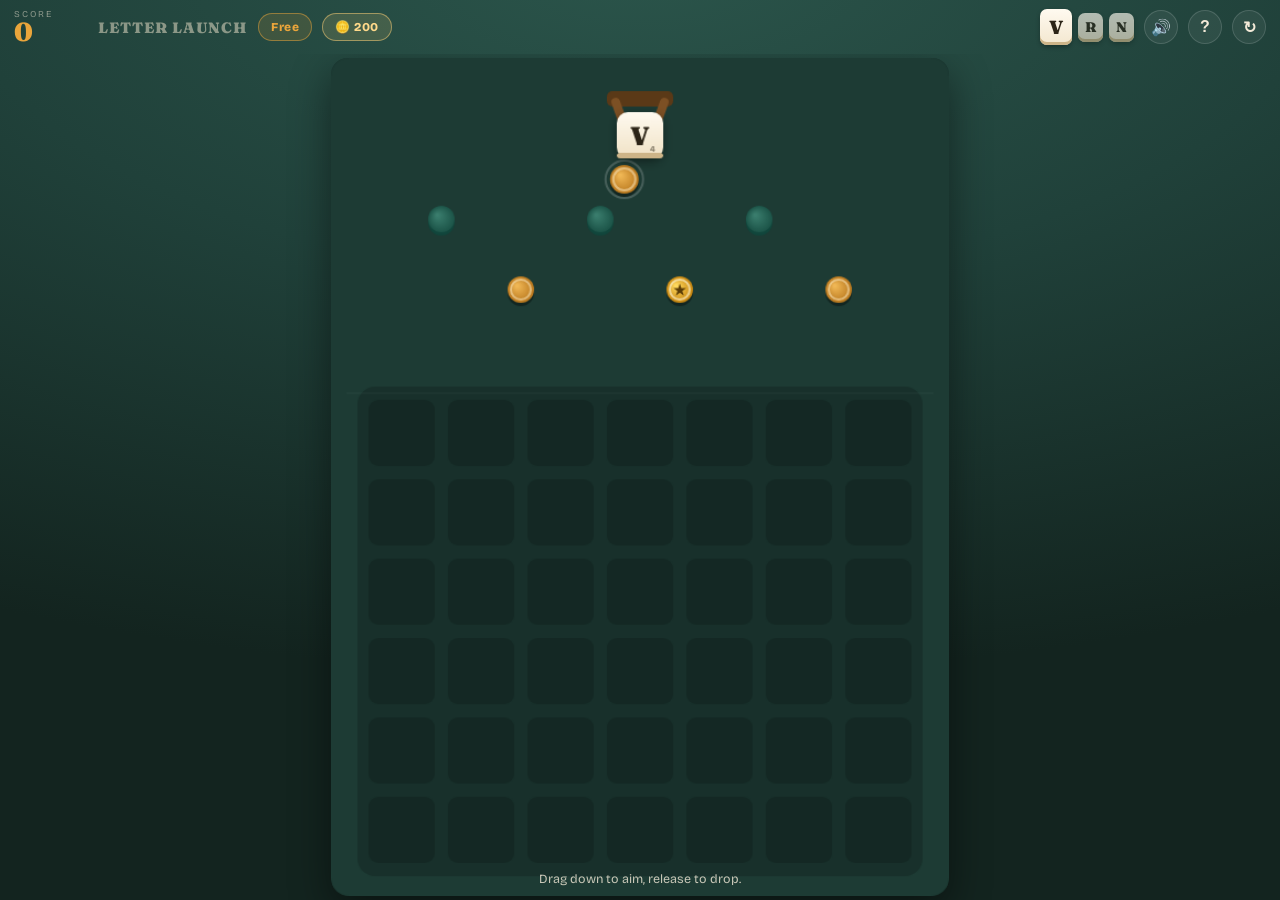
==== docs/letter-launch-standalone.html @ 5886a4db "feat: one-time 200-coin welcome bonus (store onboarding) Lets a new player buy + equip a skin immedi" ====
<!DOCTYPE html>
<html lang="en">
<head>
<meta charset="UTF-8">
<meta name="viewport" content="width=device-width, initial-scale=1.0, maximum-scale=1.0, user-scalable=no, viewport-fit=cover">
<meta name="apple-mobile-web-app-capable" content="yes">
<meta name="mobile-web-app-capable" content="yes">
<meta name="apple-mobile-web-app-status-bar-style" content="black-translucent">
<meta name="theme-color" content="#16302a">
<link rel="manifest" href="manifest.webmanifest">
<link rel="icon" type="image/png" href="icon-192.png">
<link rel="apple-touch-icon" href="apple-touch-icon.png">
<title>Letter Launch</title>
<link rel="preconnect" href="https://fonts.googleapis.com">
<link rel="preconnect" href="https://fonts.gstatic.com" crossorigin>
<link href="https://fonts.googleapis.com/css2?family=Fraunces:opsz,wght@9..144,600;9..144,900&family=Bricolage+Grotesque:wght@500;700;800&display=swap" rel="stylesheet">
<style>
:root{
  --felt0:#2b554b; --felt:#20413a; --felt2:#16302a;
  --tile:#f3e7cf; --tile-hi:#fffaf0; --tile-edge:#cdb488; --ink:#2c2417;
  --amber:#eaa53b; --amber-d:#c47e1d; --wood:#7c5024; --wood-d:#5a3917;
  --good:#5bc47e; --bad:#e0625c;
}
*{box-sizing:border-box;-webkit-tap-highlight-color:transparent;-webkit-user-select:none;user-select:none}
html,body{margin:0;padding:0;height:100%;overflow:hidden}
body{
  background:radial-gradient(120% 80% at 50% -5%, var(--felt0) 0%, var(--felt) 45%, var(--felt2) 100%);
  font-family:"Bricolage Grotesque",system-ui,sans-serif; color:#f3ead8;
}
.app{height:100dvh; display:flex; flex-direction:column;
  padding:env(safe-area-inset-top) env(safe-area-inset-right) env(safe-area-inset-bottom) env(safe-area-inset-left);}

.topbar{flex:0 0 auto; height:54px; display:flex; align-items:center; gap:10px; padding:0 14px;}
.score{display:flex; flex-direction:column; line-height:1; min-width:74px}
.score .lbl{font-size:9px; text-transform:uppercase; letter-spacing:2px; opacity:.5}
.score .val{font-family:"Fraunces",serif; font-weight:900; font-size:26px; color:var(--amber)}
.brand{font-family:"Fraunces",serif;font-weight:900;font-size:15px;letter-spacing:1px;opacity:.5;color:var(--tile)}
.spacer{flex:1}
.next{display:flex; align-items:center; gap:6px}
.qtile{width:32px;height:36px;border-radius:7px;display:grid;place-items:center;
  font-family:"Fraunces",serif;font-weight:900;font-size:19px;color:var(--ink);
  background:linear-gradient(180deg,var(--tile-hi),var(--tile));box-shadow:inset 0 -3px 0 var(--tile-edge), 0 2px 4px rgba(0,0,0,.3);}
.qtile.small{width:25px;height:29px;font-size:14px;opacity:.65}
.iconbtn{width:34px;height:34px;border-radius:50%;border:1px solid rgba(255,255,255,.14);
  background:rgba(255,255,255,.06);color:#f3ead8;font-size:16px;font-weight:700;cursor:pointer;display:grid;place-items:center}
.iconbtn:active{transform:scale(.92)}
.pill{height:28px;padding:0 12px;border-radius:14px;border:1px solid rgba(234,165,59,.5);
  background:rgba(234,165,59,.14);color:var(--amber);font-family:"Bricolage Grotesque",sans-serif;
  font-size:12px;font-weight:800;letter-spacing:.5px;cursor:pointer;white-space:nowrap}
.pill:active{transform:scale(.94)}

.stage{flex:1 1 auto; position:relative; display:flex; align-items:center; justify-content:center; overflow:hidden; min-height:0}
canvas{display:block; touch-action:none; border-radius:16px;
  box-shadow:0 14px 40px rgba(0,0,0,.45), inset 0 0 0 2px rgba(0,0,0,.25); cursor:crosshair}

.word{position:absolute; left:0; right:0; top:14px; display:flex; justify-content:center; pointer-events:none;}
.word .chip{font-family:"Fraunces",serif;font-weight:900;font-size:22px;letter-spacing:3px;
  padding:6px 16px;border-radius:30px;background:rgba(0,0,0,.5);border:1.5px solid rgba(255,255,255,.18);transition:.12s;}
.word .chip.good{background:rgba(91,196,126,.92);color:#06210f;border-color:#bff5d0}
.word .chip.bad{background:rgba(224,98,92,.9);color:#2a0606;border-color:#ffd0cd}

.toast{position:absolute; left:0; right:0; bottom:14px; text-align:center; pointer-events:none;
  font-size:12.5px; opacity:0; transition:opacity .3s;}
.toast.show{opacity:.8}

.overlay{position:absolute; inset:0; background:rgba(10,22,19,.9); backdrop-filter:blur(5px);
  display:none; flex-direction:column; align-items:center; justify-content:center; gap:10px; text-align:center; padding:24px;}
.overlay.show{display:flex; animation:fade .3s}
@keyframes fade{from{opacity:0}to{opacity:1}}
.overlay h2{font-family:"Fraunces",serif;font-size:30px;margin:0;color:var(--tile)}
.fs{font-family:"Fraunces",serif;font-weight:900;font-size:50px;color:var(--amber);line-height:.9;margin:2px}
.coins{font-size:15px;color:#ffd98a;font-weight:700}
.best{font-size:12px;opacity:.7}
.streakline{display:none;font-size:14px;font-weight:800;color:#ffb24d;margin-top:2px}
.streakline.show{display:block}
.haiku{display:none; max-width:300px; margin:6px auto 0; padding:14px 18px; border-radius:14px;
  background:rgba(243,231,207,.08); border:1px solid rgba(243,231,207,.18);
  font-family:"Fraunces",serif; font-style:italic; font-size:16px; line-height:1.7; color:var(--tile); white-space:pre-line;}
.haiku.show{display:block}
.btn{font-family:"Bricolage Grotesque";font-weight:700;font-size:14px;margin-top:6px;
  background:linear-gradient(180deg,var(--amber),var(--amber-d));color:#3a2606;border:none;border-radius:11px;padding:11px 22px;cursor:pointer;
  box-shadow:0 3px 0 #8c5a14,0 4px 8px rgba(0,0,0,.3);}
.btn:active{transform:translateY(2px);box-shadow:0 1px 0 #8c5a14}
.btn.ghost{background:rgba(243,234,216,.1);color:var(--tile);box-shadow:0 3px 0 rgba(0,0,0,.3)}
.btn.ghost:active{box-shadow:0 1px 0 rgba(0,0,0,.3)}
.overbtns{display:flex;gap:10px;align-items:center;justify-content:center;flex-wrap:wrap}
.sharestatus{font-size:12px;color:var(--good);opacity:0;transition:opacity .2s;min-height:16px;margin-top:4px}
.sharestatus.show{opacity:1}
.helpcard{max-width:320px; font-size:13px; line-height:1.6; opacity:.9; text-align:left}
.helpcard b{color:var(--amber)}

/* ---- store ---- */
#storeBtn{border-color:rgba(255,210,120,.5);background:rgba(255,210,120,.14);color:#ffd98a}
@media (max-width:440px){ .brand{display:none} }
.store{gap:8px}
.storebal{font-size:15px;font-weight:800;color:#ffd98a}
.storegrid{width:100%;max-width:360px;max-height:58vh;overflow-y:auto;display:flex;flex-direction:column;gap:14px;padding:2px 4px}
.sgroup{display:flex;flex-direction:column;gap:7px}
.slabel{font-size:11px;text-transform:uppercase;letter-spacing:2px;opacity:.55;font-weight:800;text-align:left}
.srow{display:grid;grid-template-columns:repeat(4,1fr);gap:8px}
.sitem{display:flex;flex-direction:column;align-items:center;gap:4px;padding:7px 4px 6px;border-radius:12px;cursor:pointer;
  background:rgba(255,255,255,.05);border:1.5px solid rgba(255,255,255,.1);color:#f3ead8;font-family:inherit}
.sitem:active{transform:scale(.95)}
.sitem.eq{border-color:var(--good);background:rgba(91,196,126,.16)}
.sitem.lock{opacity:.55}
.swatch{width:100%;aspect-ratio:1;border-radius:8px;border:1.5px solid rgba(0,0,0,.25);box-shadow:inset 0 -3px 0 rgba(0,0,0,.18)}
.sname{font-size:11px;font-weight:700;line-height:1}
.sstate{font-size:10px;font-weight:800;opacity:.9;letter-spacing:.3px}
.sitem.eq .sstate{color:var(--good)}
.sitem.own:not(.eq) .sstate{color:#cfe8d8}
.sitem.lock .sstate{color:#ffd98a}
@keyframes nope{0%,100%{transform:translateX(0)}25%{transform:translateX(-4px)}75%{transform:translateX(4px)}}
.sitem.shake{animation:nope .25s}

</style>
</head>
<body>
<div class="app">
  <div class="topbar">
    <div class="score"><span class="lbl">Score</span><span class="val" id="score">0</span></div>
    <div class="brand">LETTER LAUNCH</div>
    <button class="pill" id="modeBtn" title="Toggle Daily / Free play">Free</button>
    <button class="pill" id="storeBtn" title="Store — spend coins on skins">&#129689; 0</button>
    <div class="spacer"></div>
    <div class="next">
      <div class="qtile" id="q0">A</div>
      <div class="qtile small" id="q1">B</div>
      <div class="qtile small" id="q2">C</div>
    </div>
    <button class="iconbtn" id="muteBtn" title="Mute / unmute">&#128266;</button>
    <button class="iconbtn" id="helpBtn">?</button>
    <button class="iconbtn" id="restart">&#8635;</button>
  </div>

  <div class="stage" id="stage">
    <canvas id="cv"></canvas>
    <div class="word"><span class="chip" id="chip" style="display:none"></span></div>
    <div class="toast" id="toast"></div>

    <div class="overlay" id="over">
      <h2>Board Full!</h2>
      <div class="fs" id="finalScore">0</div>
      <div class="coins" id="coinsLine">&#9679; 0 coins earned</div>
      <div class="best" id="bestLine"></div>
      <div class="streakline" id="streakLine"></div>
      <div class="haiku" id="haiku"></div>
      <div class="overbtns">
        <button class="btn ghost" id="shareBtn">Share</button>
        <button class="btn" id="again">Play Again</button>
      </div>
      <div class="sharestatus" id="shareStatus"></div>
    </div>

    <div class="overlay" id="help">
      <h2>How to play</h2>
      <div class="helpcard">
        <b>Drop:</b> drag in the direction you want to fire (down / down-left / down-right) anywhere on screen, then release. The tile falls through the bumpers into a column. Longer drag = more power.<br><br>
        <b>Spell:</b> drag across touching tiles (incl. diagonals) to trace a word (3+ letters). Valid words clear and the stack drops.<br><br>
        <b>Streak:</b> clear another word before the timer runs out to build a multiplier — x2, x3, and up.<br><br>
        <b>Charge:</b> bounce a tile off a gold &#9733; bumper and it lands charged — worth double its letter value in any word.
      </div>
      <button class="btn" id="helpClose">Got it</button>
    </div>
  </div>
</div>

<!-- dictionary + helpers must load before game logic -->
<script>
// SlingSpell dictionary — ENABLE word list (public domain), 3-15 letters.
// 168455 words. Swap this file to change the dictionary.
window.WORDS="aah aahed aahing aahs aal aalii aaliis aals aardvark aardvarks aardwolf aardwolves aargh aarrgh aarrghh aas aasvogel aasvogels aba abaca abacas abaci aback abacterial abacus abacuses abaft abaka abakas abalone abalones abamp abampere abamperes abamps abandon abandoned abandoner abandoners abandoning abandonment abandonments abandons abapical abas abase abased abasedly abasement abasements abaser abasers abases abash abashed abashes abashing abashment abashments abasia abasias abasing abatable abate abated abatement abatements abater abaters abates abating abatis abatises abator abators abattis abattises abattoir abattoirs abaxial abaxile abba abbacies abbacy abbas abbatial abbe abbes abbess abbesses abbey abbeys abbot abbotcies abbotcy abbots abbreviate abbreviated abbreviates abbreviating abbreviation abbreviations abbreviator abbreviators abdicable abdicate abdicated abdicates abdicating abdication abdications abdicator abdicators abdomen abdomens abdomina abdominal abdominally abduce abduced abducens abducent abducentes abduces abducing abduct abducted abducting abduction abductions abductor abductores abductors abducts abeam abecedarian abecedarians abed abele abeles abelia abelian abelias abelmosk abelmosks aberrance aberrances aberrancies aberrancy aberrant aberrantly aberrants aberrated aberration aberrational aberrations abet abetment abetments abets abettal abettals abetted abetter abetters abetting abettor abettors abeyance abeyances abeyancies abeyancy abeyant abfarad abfarads abhenries abhenry abhenrys abhor abhorred abhorrence abhorrences abhorrent abhorrently abhorrer abhorrers abhorring abhors abidance abidances abide abided abider abiders abides abiding abidingly abigail abigails abilities ability abiogeneses abiogenesis abiogenic abiogenically abiogenist abiogenists abiological abioses abiosis abiotic abiotically abject abjection abjections abjectly abjectness abjectnesses abjuration abjurations abjure abjured abjurer abjurers abjures abjuring ablate ablated ablates ablating ablation ablations ablative ablatively ablatives ablaut ablauts ablaze able ablegate ablegates abler ables ablest ablings ablins abloom abluent abluents ablush abluted ablution ablutionary ablutions ably abmho abmhos abnegate abnegated abnegates abnegating abnegation abnegations abnegator abnegators abnormal abnormalities abnormality abnormally abnormals abo aboard abode aboded abodes aboding abohm abohms aboideau aboideaus aboideaux aboil aboiteau aboiteaus aboiteaux abolish abolishable abolished abolisher abolishers abolishes abolishing abolishment abolishments abolition abolitionary abolitionism abolitionisms abolitionist abolitionists abolitions abolla abollae aboma abomas abomasa abomasal abomasi abomasum abomasus abominable abominably abominate abominated abominates abominating abomination abominations abominator abominators aboon aboral aborally aboriginal aboriginally aboriginals aborigine aborigines aborning abort aborted aborter aborters abortifacient abortifacients aborting abortion abortionist abortionists abortions abortive abortively abortiveness abortivenesses aborts abos abought aboulia aboulias aboulic abound abounded abounding abounds about above aboveboard aboveground aboves abracadabra abracadabras abrachia abrachias abradable abradant abradants abrade abraded abrader abraders abrades abrading abrasion abrasions abrasive abrasively abrasiveness abrasivenesses abrasives abreact abreacted abreacting abreaction abreactions abreacts abreast abri abridge abridged abridgement abridgements abridger abridgers abridges abridging abridgment abridgments abris abroach abroad abrogate abrogated abrogates abrogating abrogation abrogations abrosia abrosias abrupt abrupter abruptest abruption abruptions abruptly abruptness abruptnesses abs abscess abscessed abscesses abscessing abscise abscised abscises abscisin abscising abscisins abscissa abscissae abscissas abscission abscissions abscond absconded absconder absconders absconding absconds abseil abseiled abseiling abseils absence absences absent absented absentee absenteeism absenteeisms absentees absenter absenters absenting absently absentminded absentmindedly absents absinth absinthe absinthes absinths absolute absolutely absoluteness absolutenesses absoluter absolutes absolutest absolution absolutions absolutism absolutisms absolutist absolutistic absolutists absolutive absolutize absolutized absolutizes absolutizing absolve absolved absolver absolvers absolves absolving absonant absorb absorbabilities absorbability absorbable absorbance absorbances absorbancies absorbancy absorbant absorbants absorbed absorbencies absorbency absorbent absorbents absorber absorbers absorbing absorbingly absorbs absorptance absorptances absorption absorptions absorptive absorptivities absorptivity absquatulate absquatulated absquatulates absquatulating abstain abstained abstainer abstainers abstaining abstains abstemious abstemiously abstemiousness abstention abstentions abstentious absterge absterged absterges absterging abstinence abstinences abstinent abstinently abstract abstractable abstracted abstractedly abstractedness abstracter abstracters abstractest abstracting abstraction abstractional abstractionism abstractionisms abstractionist abstractionists abstractions abstractive abstractly abstractness abstractnesses abstractor abstractors abstracts abstrict abstricted abstricting abstricts abstruse abstrusely abstruseness abstrusenesses abstruser abstrusest abstrusities abstrusity absurd absurder absurdest absurdism absurdisms absurdist absurdists absurdities absurdity absurdly absurdness absurdnesses absurds abubble abuilding abulia abulias abulic abundance abundances abundant abundantly abusable abuse abused abuser abusers abuses abusing abusive abusively abusiveness abusivenesses abut abutilon abutilons abutment abutments abuts abuttal abuttals abutted abutter abutters abutting abuzz abvolt abvolts abwatt abwatts aby abye abyes abying abys abysm abysmal abysmally abysms abyss abyssal abysses acacia acacias academe academes academia academias academic academical academically academician academicians academicism academicisms academics academies academism academisms academy acajou acajous acaleph acalephae acalephe acalephes acalephs acanthi acanthocephalan acanthus acanthuses acapnia acapnias acari acariases acariasis acaricidal acaricide acaricides acarid acaridan acaridans acarids acarine acarines acaroid acarpous acarus acatalectic acatalectics acaudal acaudate acaulescent acauline acaulose acaulous accede acceded acceder acceders accedes acceding accelerando accelerandos accelerant accelerants accelerate accelerated accelerates accelerating acceleratingly acceleration accelerations accelerative accelerator accelerators accelerometer accelerometers accent accented accenting accentless accentor accentors accents accentual accentually accentuate accentuated accentuates accentuating accentuation accentuations accept acceptabilities acceptability acceptable acceptableness acceptably acceptance acceptances acceptant acceptation acceptations accepted acceptedly acceptee acceptees accepter accepters accepting acceptingly acceptingness acceptingnesses acceptive acceptor acceptors accepts access accessaries accessary accessed accesses accessibilities accessibility accessible accessibleness accessibly accessing accession accessional accessioned accessioning accessions accessorial accessories accessorise accessorised accessorises accessorising accessorize accessorized accessorizes accessorizing accessory acciaccatura acciaccaturas accidence accidences accident accidental accidentally accidentalness accidentals accidently accidents accidia accidias accidie accidies accipiter accipiters accipitrine accipitrines acclaim acclaimed acclaimer acclaimers acclaiming acclaims acclamation acclamations acclimate acclimated acclimates acclimating acclimation acclimations acclimatise acclimatised acclimatises acclimatising acclimatization acclimatize acclimatized acclimatizer acclimatizers acclimatizes acclimatizing acclivities acclivity accolade accolades accommodate accommodated accommodates accommodating accommodatingly accommodation accommodational accommodations accommodative accommodator accommodators accompanied accompanies accompaniment accompaniments accompanist accompanists accompany accompanying accomplice accomplices accomplish accomplishable accomplished accomplisher accomplishers accomplishes accomplishing accomplishment accomplishments accord accordance accordances accordant accordantly accorded accorder accorders according accordingly accordion accordionist accordionists accordions accords accost accosted accosting accosts accouchement accouchements accoucheur accoucheurs account accountability accountable accountableness accountably accountancies accountancy accountant accountants accountantship accountantships accounted accounting accountings accounts accouter accoutered accoutering accouterment accouterments accouters accoutre accoutred accoutrement accoutrements accoutres accoutring accredit accreditable accreditation accreditations accredited accrediting accredits accrete accreted accretes accreting accretion accretionary accretions accretive accruable accrual accruals accrue accrued accruement accruements accrues accruing acculturate acculturated acculturates acculturating acculturation acculturational acculturations acculturative accumulate accumulated accumulates accumulating accumulation accumulations accumulative accumulatively accumulator accumulators accuracies accuracy accurate accurately accurateness accuratenesses accursed accursedly accursedness accursednesses accurst accusal accusals accusant accusants accusation accusations accusative accusatives accusatory accuse accused accuser accusers accuses accusing accusingly accustom accustomation accustomations accustomed accustomedness accustoming accustoms ace aced acedia acedias aceldama aceldamas acellular acentric acephalous acequia acequias acerate acerated acerb acerbate acerbated acerbates acerbating acerber acerbest acerbic acerbically acerbities acerbity acerola acerolas acerose acerous acervate acervuli acervulus aces acescent acescents aceta acetabula acetabular acetabulum acetabulums acetal acetaldehyde acetaldehydes acetals acetamid acetamide acetamides acetamids acetaminophen acetaminophens acetanilid acetanilide acetanilides acetanilids acetate acetated acetates acetazolamide acetazolamides acetic acetification acetifications acetified acetifies acetify acetifying acetin acetins acetone acetones acetonic acetonitrile acetonitriles acetophenetidin acetose acetous acetoxyl acetoxyls acetum acetyl acetylate acetylated acetylates acetylating acetylation acetylations acetylative acetylcholine acetylcholines acetylene acetylenes acetylenic acetylic acetyls achalasia achalasias ache ached achene achenes achenial aches achier achiest achievable achieve achieved achievement achievements achiever achievers achieves achieving achillea achilleas achiness achinesses aching achingly achiote achiotes achlorhydria achlorhydrias achlorhydric acholia acholias achondrite achondrites achondritic achondroplasia achondroplasias achondroplastic achoo achromat achromatic achromatically achromatism achromatisms achromatize achromatized achromatizes achromatizing achromats achromic achy acicula aciculae acicular aciculas aciculum aciculums acid acidemia acidemias acidhead acidheads acidic acidification acidifications acidified acidifier acidifiers acidifies acidify acidifying acidimeter acidimeters acidimetric acidimetries acidimetry acidities acidity acidly acidness acidnesses acidophil acidophile acidophiles acidophilic acidophils acidoses acidosis acidotic acids acidulate acidulated acidulates acidulating acidulation acidulations acidulent acidulous aciduria acidurias acidy acierate acierated acierates acierating aciform acinar acing acini acinic acinose acinous acinus ackee ackees acknowledge acknowledged acknowledgedly acknowledgement acknowledges acknowledging acknowledgment acknowledgments aclinic acmatic acme acmes acmic acne acned acnes acnode acnodes acock acoelomate acoelomates acold acolyte acolytes aconite aconites aconitic aconitum aconitums acorn acorns acoustic acoustical acoustically acoustician acousticians acoustics acquaint acquaintance acquaintances acquainted acquainting acquaints acquest acquests acquiesce acquiesced acquiescence acquiescences acquiescent acquiescently acquiesces acquiescing acquirable acquire acquired acquirement acquirements acquirer acquirers acquires acquiring acquisition acquisitional acquisitions acquisitive acquisitively acquisitiveness acquisitor acquisitors acquit acquits acquittal acquittals acquittance acquittances acquitted acquitter acquitters acquitting acrasia acrasias acrasin acrasins acre acreage acreages acred acres acrid acrider acridest acridine acridines acridities acridity acridly acridness acridnesses acriflavine acriflavines acrimonies acrimonious acrimoniously acrimoniousness acrimony acritarch acritarchs acrobat acrobatic acrobatically acrobatics acrobats acrocentric acrocentrics acrodont acrodonts acrogen acrogens acrolect acrolects acrolein acroleins acrolith acroliths acromegalic acromegalics acromegalies acromegaly acromia acromial acromion acromions acronic acronym acronymic acronymically acronyms acropetal acropetally acrophobe acrophobes acrophobia acrophobias acropolis acropolises acrosomal acrosome acrosomes across acrostic acrostical acrostically acrostics acrotic acrotism acrotisms acrylamide acrylamides acrylate acrylates acrylic acrylics acrylonitrile acrylonitriles act acta actabilities actability actable acted actin actinal acting actings actinia actiniae actinian actinians actinias actinic actinically actinide actinides actinism actinisms actinium actiniums actinoid actinoids actinolite actinolites actinometer actinometers actinometric actinometries actinometry actinomorphic actinomorphies actinomorphy actinomyces actinomycete actinomycetes actinomycetous actinomycin actinomycins actinomycoses actinomycosis actinomycotic actinon actinons actins action actionable actionably actionless actions activate activated activates activating activation activations activator activators active actively activeness activenesses actives activism activisms activist activistic activists activities activity activize activized activizes activizing actomyosin actomyosins actor actorish actors actress actresses actressy acts actual actualities actuality actualization actualizations actualize actualized actualizes actualizing actually actuarial actuarially actuaries actuary actuate actuated actuates actuating actuation actuations actuator actuators acuate acuities acuity aculeate aculei aculeus acumen acumens acuminate acupressure acupressures acupuncture acupunctures acupuncturist acupuncturists acutance acutances acute acutely acuteness acutenesses acuter acutes acutest acyclic acyclovir acyclovirs acyl acylate acylated acylates acylating acylation acylations acyloin acyloins acyls adage adages adagial adagio adagios adamance adamances adamancies adamancy adamant adamantine adamantly adamants adamsite adamsites adapt adaptabilities adaptability adaptable adaptation adaptational adaptationally adaptations adapted adaptedness adaptednesses adapter adapters adapting adaption adaptions adaptive adaptively adaptiveness adaptivenesses adaptivities adaptivity adaptor adaptors adapts adaxial add addable addax addaxes added addedly addend addenda addends addendum adder adders addible addict addicted addicting addiction addictions addictive addicts adding addition additional additionally additions additive additively additives additivities additivity additory addle addled addlepated addles addling address addressability addressable addressed addressee addressees addresser addressers addresses addressing addrest adds adduce adduced adducent adducer adducers adduces adducing adduct adducted adducting adduction adductions adductive adductor adductors adducts adeem adeemed adeeming adeems adenine adenines adenitis adenitises adenocarcinoma adenocarcinomas adenohypophyses adenohypophysis adenoid adenoidal adenoids adenoma adenomas adenomata adenomatous adenoses adenosine adenosines adenosis adenoviral adenovirus adenoviruses adenyl adenyls adept adepter adeptest adeptly adeptness adeptnesses adepts adequacies adequacy adequate adequately adequateness adequatenesses adhere adhered adherence adherences adherend adherends adherent adherently adherents adherer adherers adheres adhering adhesion adhesional adhesions adhesive adhesively adhesiveness adhesivenesses adhesives adhibit adhibited adhibiting adhibits adiabatic adiabatically adieu adieus adieux adios adipic adipocyte adipocytes adipose adiposes adiposis adiposities adiposity adipous adit adits adjacencies adjacency adjacent adjacently adjectival adjectivally adjective adjectively adjectives adjoin adjoined adjoining adjoins adjoint adjoints adjourn adjourned adjourning adjournment adjournments adjourns adjudge adjudged adjudges adjudging adjudicate adjudicated adjudicates adjudicating adjudication adjudications adjudicative adjudicator adjudicators adjudicatory adjunct adjunction adjunctions adjunctive adjunctly adjuncts adjuration adjurations adjuratory adjure adjured adjurer adjurers adjures adjuring adjuror adjurors adjust adjustabilities adjustability adjustable adjusted adjuster adjusters adjusting adjustive adjustment adjustmental adjustments adjustor adjustors adjusts adjutancies adjutancy adjutant adjutants adjuvant adjuvants adman admass admeasure admeasured admeasurement admeasurements admeasures admeasuring admen administer administered administering administers administrable administrant administrants administrate administrated administrates administrating administration administrations administrative administrator administrators administratrix admirabilities admirability admirable admirableness admirablenesses admirably admiral admirals admiralties admiralty admiration admirations admire admired admirer admirers admires admiring admiringly admissibilities admissibility admissible admission admissions admissive admit admits admittance admittances admitted admittedly admitter admitters admitting admix admixed admixes admixing admixt admixture admixtures admonish admonished admonisher admonishers admonishes admonishing admonishingly admonishment admonishments admonition admonitions admonitorily admonitory adnate adnation adnations adnexa adnexal adnoun adnouns ado adobe adobelike adobes adobo adobos adolescence adolescences adolescent adolescently adolescents adonis adonises adopt adoptabilities adoptability adoptable adopted adoptee adoptees adopter adopters adoptianism adoptianisms adopting adoption adoptionism adoptionisms adoptionist adoptionists adoptions adoptive adoptively adopts adorabilities adorability adorable adorableness adorablenesses adorably adoration adorations adore adored adorer adorers adores adoring adoringly adorn adorned adorner adorners adorning adornment adornments adorns ados adown adoze adrenal adrenalectomies adrenalectomy adrenaline adrenalines adrenals adrenergic adrenergically adrenochrome adrenochromes adrenocortical adrift adroit adroiter adroitest adroitly adroitness adroitnesses ads adscititious adscript adscripts adsorb adsorbable adsorbate adsorbates adsorbed adsorbent adsorbents adsorber adsorbers adsorbing adsorbs adsorption adsorptions adsorptive adularia adularias adulate adulated adulates adulating adulation adulations adulator adulators adulatory adult adulterant adulterants adulterate adulterated adulterates adulterating adulteration adulterations adulterator adulterators adulterer adulterers adulteress adulteresses adulteries adulterine adulterous adulterously adultery adulthood adulthoods adultlike adultly adultness adultnesses adults adumbral adumbrate adumbrated adumbrates adumbrating adumbration adumbrations adumbrative adumbratively adunc aduncate aduncous adust advance advanced advancement advancements advancer advancers advances advancing advantage advantaged advantageous advantageously advantages advantaging advect advected advecting advection advections advective advects advent adventitia adventitial adventitias adventitious adventitiously adventive adventives advents adventure adventured adventurer adventurers adventures adventuresome adventuress adventuresses adventuring adventurism adventurisms adventurist adventuristic adventurists adventurous adventurously adventurousness adverb adverbial adverbially adverbials adverbs adversarial adversaries adversariness adversarinesses adversary adversative adversatively adversatives adverse adversely adverseness adversenesses adversities adversity advert adverted advertence advertences advertencies advertency advertent advertently adverting advertise advertised advertisement advertisements advertiser advertisers advertises advertising advertisings advertize advertized advertizement advertizements advertizes advertizing advertorial advertorials adverts advice advices advisabilities advisability advisable advisableness advisablenesses advisably advise advised advisedly advisee advisees advisement advisements adviser advisers advises advising advisor advisories advisors advisory advocacies advocacy advocate advocated advocates advocating advocation advocations advocative advocator advocators advowson advowsons adynamia adynamias adynamic adyta adytum adz adze adzes adzuki adzukis aecia aecial aecidia aecidial aecidium aeciospore aeciospores aecium aedes aedile aediles aedine aegis aegises aeneous aeneus aeolian aeon aeonian aeonic aeons aepyornis aepyornises aequorin aequorins aerate aerated aerates aerating aeration aerations aerator aerators aerenchyma aerenchymas aerenchymata aerial aerialist aerialists aerially aerials aerie aeried aerier aeries aeriest aerified aerifies aeriform aerify aerifying aerily aero aerobatic aerobatics aerobe aerobes aerobia aerobic aerobically aerobics aerobiological aerobiologies aerobiology aerobioses aerobiosis aerobium aerobrake aerobraked aerobrakes aerobraking aerodrome aerodromes aeroduct aeroducts aerodynamic aerodynamical aerodynamically aerodynamicist aerodynamicists aerodynamics aerodyne aerodynes aeroelastic aeroelasticity aeroembolism aeroembolisms aerofoil aerofoils aerogel aerogels aerogram aerogramme aerogrammes aerograms aerolite aerolites aerolith aeroliths aerologies aerology aeromagnetic aeromechanics aeromedical aeromedicine aeromedicines aerometer aerometers aeronaut aeronautic aeronautical aeronautically aeronautics aeronauts aeronomer aeronomers aeronomic aeronomical aeronomies aeronomist aeronomists aeronomy aeroplane aeroplanes aerosat aerosats aerosol aerosolization aerosolizations aerosolize aerosolized aerosolizes aerosolizing aerosols aerospace aerospaces aerostat aerostatics aerostats aerugo aerugos aery aesthete aesthetes aesthetic aesthetical aesthetically aesthetician aestheticians aestheticism aestheticisms aestheticize aestheticized aestheticizes aestheticizing aesthetics aestival aestivate aestivated aestivates aestivating aestivation aestivations aether aetheric aethers aetiologies aetiology afar afars afeard afeared afebrile aff affabilities affability affable affably affair affaire affaires affairs affect affectabilities affectability affectable affectation affectations affected affectedly affectedness affectednesses affecter affecters affecting affectingly affection affectional affectionally affectionate affectionately affectioned affectionless affections affective affectively affectivities affectivity affectless affectlessness affects affenpinscher affenpinschers afferent afferently afferents affiance affianced affiances affiancing affiant affiants affiche affiches afficionado afficionados affidavit affidavits affiliate affiliated affiliates affiliating affiliation affiliations affinal affine affined affinely affines affinities affinity affirm affirmable affirmance affirmances affirmation affirmations affirmative affirmatively affirmatives affirmed affirmer affirmers affirming affirms affix affixable affixal affixation affixations affixed affixer affixers affixes affixial affixing affixment affixments afflatus afflatuses afflict afflicted afflicting affliction afflictions afflictive afflictively afflicts affluence affluences affluencies affluency affluent affluently affluents afflux affluxes afford affordabilities affordability affordable affordably afforded affording affords afforest afforestation afforestations afforested afforesting afforests affray affrayed affrayer affrayers affraying affrays affricate affricates affricative affricatives affright affrighted affrighting affrights affront affronted affronting affronts affusion affusions afghan afghani afghanis afghans aficionada aficionadas aficionado aficionados afield afire aflame aflatoxin aflatoxins afloat aflutter afoot afore aforementioned aforesaid aforethought afoul afraid afreet afreets afresh afrit afrits aft after afterbirth afterbirths afterburner afterburners aftercare aftercares afterclap afterclaps afterdeck afterdecks aftereffect aftereffects afterglow afterglows afterimage afterimages afterlife afterlives aftermarket aftermarkets aftermath aftermaths aftermost afternoon afternoons afterpiece afterpieces afters aftershave aftershaves aftershock aftershocks aftertaste aftertastes aftertax afterthought afterthoughts aftertime aftertimes afterward afterwards afterword afterwords afterworld afterworlds aftmost aftosa aftosas aga again against agalloch agallochs agalwood agalwoods agama agamas agamete agametes agamic agamospermies agamospermy agamous agapae agapai agapanthus agapanthuses agape agapeic agar agaric agarics agarose agaroses agars agas agate agates agatize agatized agatizes agatizing agatoid agave agaves agaze age aged agedly agedness agednesses agee ageing ageings ageism ageisms ageist ageists ageless agelessly agelessness agelessnesses agelong agencies agency agenda agendaless agendas agendum agendums agene agenes ageneses agenesia agenesias agenesis agenetic agenize agenized agenizes agenizing agent agential agenting agentings agentive agentives agentries agentry agents ager ageratum ageratums agers ages aggadic agger aggers aggie aggies aggiornamento aggiornamentos agglomerate agglomerated agglomerates agglomerating agglomeration agglomerations agglomerative agglutinability agglutinable agglutinate agglutinated agglutinates agglutinating agglutination agglutinations agglutinative agglutinin agglutinins agglutinogen agglutinogenic agglutinogens aggradation aggradations aggrade aggraded aggrades aggrading aggrandise aggrandised aggrandises aggrandising aggrandize aggrandized aggrandizement aggrandizements aggrandizer aggrandizers aggrandizes aggrandizing aggravate aggravated aggravates aggravating aggravation aggravations aggregate aggregated aggregately aggregateness aggregatenesses aggregates aggregating aggregation aggregational aggregations aggregative aggregatively aggress aggressed aggresses aggressing aggression aggressions aggressive aggressively aggressiveness aggressivities aggressivity aggressor aggressors aggrieve aggrieved aggrievedly aggrievement aggrievements aggrieves aggrieving aggro aggros agha aghas aghast agile agilely agilities agility agin aging agings aginner aginners agio agios agiotage agiotages agism agisms agist agisted agisting agists agitable agitate agitated agitatedly agitates agitating agitation agitational agitations agitative agitato agitator agitators agitprop agitprops aglare agleam aglee aglet aglets agley aglimmer aglitter aglow agly aglycon aglycone aglycones aglycons agma agmas agminate agnail agnails agnate agnates agnatic agnation agnations agnize agnized agnizes agnizing agnomen agnomens agnomina agnosia agnosias agnostic agnosticism agnosticisms agnostics ago agog agon agonal agone agones agonic agonies agonise agonised agonises agonising agonist agonistic agonistically agonists agonize agonized agonizes agonizing agonizingly agons agony agora agorae agoraphobe agoraphobes agoraphobia agoraphobias agoraphobic agoraphobics agoras agorot agoroth agouti agouties agoutis agouty agrafe agrafes agraffe agraffes agranulocyte agranulocytes agranulocytoses agranulocytosis agrapha agraphia agraphias agraphic agrarian agrarianism agrarianisms agrarians agravic agree agreeabilities agreeability agreeable agreeableness agreeablenesses agreeably agreed agreeing agreement agreements agrees agrestal agrestic agria agrias agribusiness agribusinesses agribusinessman agribusinessmen agrichemical agrichemicals agricultural agriculturalist agriculturally agriculture agricultures agriculturist agriculturists agrimonies agrimony agrochemical agrochemicals agroforester agroforesters agroforestries agroforestry agrologies agrology agronomic agronomically agronomies agronomist agronomists agronomy aground agrypnia agrypnias ague aguelike agues agueweed agueweeds aguish aguishly aha ahchoo ahead ahem ahimsa ahimsas ahistoric ahistorical ahold aholds ahorse ahoy ahull aiblins aid aide aided aider aiders aides aidful aiding aidless aidman aidmen aids aiglet aiglets aigret aigrets aigrette aigrettes aiguille aiguilles aiguillette aiguillettes aikido aikidos ail ailanthus ailanthuses ailed aileron ailerons ailing ailment ailments ails ailurophile ailurophiles ailurophobe ailurophobes ailurophobia ailurophobias aim aimed aimer aimers aimful aimfully aiming aimless aimlessly aimlessness aimlessnesses aims ain ains ainsell ainsells aioli aiolis air airboat airboats airborne airbound airbrush airbrushed airbrushes airbrushing airburst airbursts airbus airbuses airbusses aircheck airchecks aircoach aircoaches aircraft aircrew aircrews airdate airdates airdrome airdromes airdrop airdropped airdropping airdrops aired airer airers airest airfare airfares airfield airfields airflow airflows airfoil airfoils airframe airframes airfreight airfreighted airfreighting airfreights airglow airglows airhead airheaded airheads airhole airholes airier airiest airily airiness airinesses airing airings airless airlessness airlessnesses airlift airlifted airlifting airlifts airlike airline airliner airliners airlines airmail airmailed airmailing airmails airman airmanship airmanships airmen airmobile airn airns airpark airparks airplane airplanes airplay airplays airport airports airpost airposts airpower airpowers airproof airproofed airproofing airproofs airs airscape airscapes airscrew airscrews airshed airsheds airship airships airsick airsickness airsicknesses airspace airspaces airspeed airspeeds airstream airstreams airstrip airstrips airt airted airth airthed airthing airths airtight airtightness airtightnesses airtime airtimes airting airts airward airwave airwaves airway airways airwise airwoman airwomen airworthier airworthiest airworthiness airworthinesses airworthy airy ais aisle aisled aisles aisleway aisleways ait aitch aitchbone aitchbones aitches aits aiver aivers ajar ajee ajiva ajivas ajowan ajowans ajuga ajugas akee akees akela akelas akene akenes akimbo akin akvavit akvavits ala alabaster alabasters alabastrine alack alacrities alacritous alacrity alae alameda alamedas alamo alamode alamodes alamos alan aland alands alane alang alanin alanine alanines alanins alans alant alants alanyl alanyls alar alarm alarmed alarming alarmingly alarmism alarmisms alarmist alarmists alarms alarum alarumed alaruming alarums alary alas alaska alaskas alastor alastors alate alated alates alation alations alb alba albacore albacores albas albata albatas albatross albatrosses albedo albedoes albedos albeit albicore albicores albinal albinic albinism albinisms albinistic albino albinos albinotic albite albites albitic albizia albizias albizzia albizzias albs album albumen albumens albumin albuminous albumins albuminuria albuminurias albuminuric albumose albumoses albums alburnum alburnums alcade alcades alcahest alcahests alcaic alcaics alcaide alcaides alcalde alcaldes alcayde alcaydes alcazar alcazars alchemic alchemical alchemically alchemies alchemist alchemistic alchemistical alchemists alchemize alchemized alchemizes alchemizing alchemy alchymies alchymy alcid alcidine alcids alcohol alcoholic alcoholically alcoholics alcoholism alcoholisms alcohols alcove alcoved alcoves alcyonarian alcyonarians aldehyde aldehydes aldehydic alder alderflies alderfly alderman aldermanic aldermen alders alderwoman alderwomen aldol aldolase aldolases aldolization aldolizations aldols aldose aldoses aldosterone aldosterones aldosteronism aldosteronisms aldrin aldrins ale aleatoric aleatory alec alecs alee alef alefs alegar alegars alehouse alehouses alembic alembics alencon alencons aleph alephs alert alerted alerter alertest alerting alertly alertness alertnesses alerts ales aleuron aleurone aleurones aleurons alevin alevins alewife alewives alexander alexanders alexandrine alexandrines alexandrite alexandrites alexia alexias alexin alexine alexines alexins alfa alfaki alfakis alfalfa alfalfas alfaqui alfaquin alfaquins alfaquis alfas alfilaria alfilarias alforja alforjas alfresco alga algae algaecide algaecides algal algaroba algarobas algarroba algarrobas algas algebra algebraic algebraically algebraist algebraists algebras algerine algerines algicidal algicide algicides algid algidities algidity algin alginate alginates algins algoid algolagnia algolagniac algolagniacs algolagnias algological algologies algologist algologists algology algor algorism algorisms algorithm algorithmic algorithmically algorithms algors algum algums alias aliases alibi alibied alibies alibiing alibis alible alicyclic alidad alidade alidades alidads alien alienabilities alienability alienable alienage alienages alienate alienated alienates alienating alienation alienations alienator alienators aliened alienee alienees aliener alieners aliening alienism alienisms alienist alienists alienly alienness aliennesses alienor alienors aliens alif aliform alifs alight alighted alighting alightment alightments alights align aligned aligner aligners aligning alignment alignments aligns alike alikeness alikenesses aliment alimentary alimentation alimentations alimented alimenting aliments alimonies alimony aline alined alinement alinements aliner aliners alines alining aliped alipeds aliphatic aliquant aliquot aliquots alist alit aliteracies aliteracy aliterate aliterates aliunde alive aliveness alivenesses aliya aliyah aliyahs aliyas aliyos aliyot alizarin alizarins alkahest alkahestic alkahests alkali alkalic alkalies alkalified alkalifies alkalify alkalifying alkalimeter alkalimeters alkalimetries alkalimetry alkalin alkaline alkalinities alkalinity alkalinization alkalinizations alkalinize alkalinized alkalinizes alkalinizing alkalis alkalise alkalised alkalises alkalising alkalize alkalized alkalizes alkalizing alkaloid alkaloidal alkaloids alkaloses alkalosis alkalotic alkane alkanes alkanet alkanets alkene alkenes alkies alkine alkines alkoxide alkoxides alkoxy alky alkyd alkyds alkyl alkylate alkylated alkylates alkylating alkylation alkylations alkylic alkyls alkyne alkynes all allanite allanites allantoic allantoides allantoin allantoins allantois allargando allay allayed allayer allayers allaying allays allee allees allegation allegations allege alleged allegedly alleger allegers alleges allegiance allegiances allegiant alleging allegorical allegorically allegoricalness allegories allegorise allegorised allegorises allegorising allegorist allegorists allegorization allegorizations allegorize allegorized allegorizer allegorizers allegorizes allegorizing allegory allegretto allegrettos allegro allegros allele alleles allelic allelism allelisms allelomorph allelomorphic allelomorphism allelomorphisms allelomorphs allelopathic allelopathies allelopathy alleluia alleluias allemande allemandes allergen allergenic allergenicities allergenicity allergens allergic allergies allergin allergins allergist allergists allergy allethrin allethrins alleviate alleviated alleviates alleviating alleviation alleviations alleviator alleviators alley alleys alleyway alleyways allheal allheals alliable alliaceous alliance alliances allicin allicins allied allies alligator alligators alliterate alliterated alliterates alliterating alliteration alliterations alliterative alliteratively allium alliums alloantibodies alloantibody alloantigen alloantigens allobar allobars allocable allocatable allocate allocated allocates allocating allocation allocations allocator allocators allocution allocutions allod allodia allodial allodium allods allogamies allogamous allogamy allogeneic allogenic allograft allografted allografting allografts allograph allographic allographs allometric allometries allometry allomorph allomorphic allomorphism allomorphisms allomorphs allonge allonges allonym allonyms allopath allopaths allopatric allopatrically allopatries allopatry allophane allophanes allophone allophones allophonic allopolyploid allopolyploids allopolyploidy allopurinol allopurinols allosaurus allosauruses allosteric allosterically allosteries allostery allot allotetraploid allotetraploids allotetraploidy allotment allotments allotrope allotropes allotropic allotropies allotropy allots allotted allottee allottees allotter allotters allotting allotype allotypes allotypic allotypically allotypies allotypy allover allovers allow allowable allowably allowance allowanced allowances allowancing allowed allowedly allowing allows alloxan alloxans alloy alloyed alloying alloys alls allseed allseeds allspice allspices allude alluded alludes alluding allure allured allurement allurements allurer allurers allures alluring alluringly allusion allusions allusive allusively allusiveness allusivenesses alluvia alluvial alluvials alluvion alluvions alluvium alluviums ally allying allyl allylic allyls alma almagest almagests almah almahs almanac almanacs almandine almandines almandite almandites almas alme almeh almehs almemar almemars almes almightiness almightinesses almighty almner almners almond almonds almoner almoners almonries almonry almost alms almsgiver almsgivers almsgiving almsgivings almshouse almshouses almsman almsmen almuce almuces almud almude almudes almuds almug almugs alnico alnicoes alodia alodial alodium aloe aloes aloetic aloft alogical alogically aloha alohas aloin aloins alone aloneness alonenesses along alongshore alongside aloof aloofly aloofness aloofnesses alopecia alopecias alopecic aloud alow alp alpaca alpacas alpenglow alpenglows alpenhorn alpenhorns alpenstock alpenstocks alpha alphabet alphabeted alphabetic alphabetical alphabetically alphabeting alphabetization alphabetize alphabetized alphabetizer alphabetizers alphabetizes alphabetizing alphabets alphameric alphanumeric alphanumerical alphanumerics alphas alphorn alphorns alphosis alphosises alphyl alphyls alpine alpinely alpines alpinism alpinisms alpinist alpinists alps already alright als alsike alsikes also alt altar altarpiece altarpieces altars altazimuth altazimuths alter alterabilities alterability alterable alterably alterant alterants alteration alterations altercate altercated altercates altercating altercation altercations altered alterer alterers altering alternate alternated alternately alternates alternating alternation alternations alternative alternatively alternativeness alternatives alternator alternators alters althaea althaeas althea altheas altho althorn althorns although altimeter altimeters altimetries altimetry altiplano altiplanos altitude altitudes altitudinal altitudinous alto altocumuli altocumulus altogether altogethers altoist altoists altos altostrati altostratus altricial altruism altruisms altruist altruistic altruistically altruists alts aludel aludels alula alulae alular alum alumin alumina aluminas aluminate aluminates alumine alumines aluminic aluminium aluminiums aluminize aluminized aluminizes aluminizing aluminosilicate aluminous alumins aluminum aluminums alumna alumnae alumni alumnus alumroot alumroots alums alunite alunites alveolar alveolarly alveolars alveolate alveoli alveolus alvine alway always alyssum alyssums ama amadavat amadavats amadou amadous amah amahs amain amalgam amalgamate amalgamated amalgamates amalgamating amalgamation amalgamations amalgamator amalgamators amalgams amandine amanita amanitas amanitin amanitins amantadine amantadines amanuenses amanuensis amaranth amaranthine amaranths amarelle amarelles amaretti amaretto amarettos amarna amaryllis amaryllises amas amass amassed amasser amassers amasses amassing amassment amassments amateur amateurish amateurishly amateurishness amateurism amateurisms amateurs amative amatively amativeness amativenesses amatol amatols amatory amauroses amaurosis amaurotic amaze amazed amazedly amazement amazements amazes amazing amazingly amazon amazonite amazonites amazons amazonstone amazonstones ambage ambages ambari ambaries ambaris ambary ambassador ambassadorial ambassadors ambassadorship ambassadorships ambassadress ambassadresses ambeer ambeers amber ambergris ambergrises amberies amberina amberinas amberjack amberjacks amberoid amberoids ambers ambery ambiance ambiances ambidexterities ambidexterity ambidextrous ambidextrously ambience ambiences ambient ambients ambiguities ambiguity ambiguous ambiguously ambiguousness ambiguousnesses ambisexual ambisexualities ambisexuality ambisexuals ambit ambition ambitioned ambitioning ambitionless ambitions ambitious ambitiously ambitiousness ambitiousnesses ambits ambivalence ambivalences ambivalent ambivalently ambiversion ambiversions ambivert ambiverts amble ambled ambler amblers ambles ambling amblygonite amblygonites amblyopia amblyopias amblyopic ambo amboina amboinas ambones ambos amboyna amboynas ambries ambroid ambroids ambrosia ambrosial ambrosially ambrosias ambrotype ambrotypes ambry ambsace ambsaces ambulacra ambulacral ambulacrum ambulance ambulances ambulant ambulate ambulated ambulates ambulating ambulation ambulations ambulatories ambulatorily ambulatory ambuscade ambuscaded ambuscader ambuscaders ambuscades ambuscading ambush ambushed ambusher ambushers ambushes ambushing ambushment ambushments ameba amebae ameban amebas amebean amebiases amebiasis amebic amebocyte amebocytes ameboid ameer ameerate ameerates ameers amelcorn amelcorns ameliorate ameliorated ameliorates ameliorating amelioration ameliorations ameliorative ameliorator ameliorators amelioratory ameloblast ameloblasts amen amenabilities amenability amenable amenably amend amendable amendatory amended amender amenders amending amendment amendments amends amenities amenity amenorrhea amenorrheas amenorrheic amens ament amentia amentias amentiferous aments amerce amerced amercement amercements amercer amercers amerces amerciable amercing americium americiums amesace amesaces amethyst amethystine amethysts ametropia ametropias ametropic ami amia amiabilities amiability amiable amiableness amiablenesses amiably amiantus amiantuses amias amicabilities amicability amicable amicableness amicablenesses amicably amice amices amici amicus amid amidase amidases amide amides amidic amidin amidine amidines amidins amido amidogen amidogens amidol amidols amidone amidones amids amidship amidships amidst amie amies amiga amigas amigo amigos amin amine amines aminic aminities aminity amino aminoaciduria aminoacidurias aminopeptidase aminopeptidases aminophylline aminophyllines aminopterin aminopterins aminopyrine aminopyrines amins amir amirate amirates amirs amis amiss amities amitoses amitosis amitotic amitotically amitriptyline amitriptylines amitrole amitroles amity ammeter ammeters ammine ammines ammino ammo ammocete ammocetes ammonal ammonals ammonia ammoniac ammoniacal ammoniacs ammonias ammoniate ammoniated ammoniates ammoniating ammoniation ammoniations ammonic ammonification ammonifications ammonified ammonifies ammonify ammonifying ammonite ammonites ammonitic ammonium ammoniums ammono ammonoid ammonoids ammos ammunition ammunitions amnesia amnesiac amnesiacs amnesias amnesic amnesics amnestic amnestied amnesties amnesty amnestying amnia amnic amniocenteses amniocentesis amnion amnionic amnions amniote amniotes amniotic amobarbital amobarbitals amoeba amoebae amoeban amoebas amoebean amoebiases amoebiasis amoebic amoebocyte amoebocytes amoeboid amok amoks amole amoles among amongst amontillado amontillados amoral amoralism amoralisms amoralities amorality amorally amoretti amoretto amorettos amorini amorino amorist amoristic amorists amoroso amorous amorously amorousness amorousnesses amorphous amorphously amorphousness amorphousnesses amort amortise amortised amortises amortising amortizable amortization amortizations amortize amortized amortizes amortizing amosite amosites amotion amotions amount amounted amounting amounts amour amours amoxicillin amoxicillins amoxycillin amoxycillins amp amperage amperages ampere amperes amperometric ampersand ampersands amphetamine amphetamines amphibia amphibian amphibians amphibious amphibiously amphibiousness amphibole amphiboles amphibolies amphibolite amphibolites amphibologies amphibology amphiboly amphibrach amphibrachic amphibrachs amphictyonic amphictyonies amphictyony amphidiploid amphidiploidies amphidiploids amphidiploidy amphimacer amphimacers amphimixes amphimixis amphioxi amphioxus amphioxuses amphipathic amphiphile amphiphiles amphiphilic amphiploid amphiploidies amphiploids amphiploidy amphipod amphipods amphiprostyle amphiprostyles amphisbaena amphisbaenas amphisbaenic amphitheater amphitheaters amphitheatric amphitheatrical amphora amphorae amphoral amphoras amphoteric ampicillin ampicillins ample ampleness amplenesses ampler amplest amplexus amplexuses amplidyne amplidynes amplification amplifications amplified amplifier amplifiers amplifies amplify amplifying amplitude amplitudes amply ampoule ampoules amps ampul ampule ampules ampulla ampullae ampullar ampullary ampuls amputate amputated amputates amputating amputation amputations amputee amputees amreeta amreetas amrita amritas amtrac amtrack amtracks amtracs amu amuck amucks amulet amulets amus amusable amuse amused amusedly amusement amusements amuser amusers amuses amusia amusias amusing amusingly amusingness amusingnesses amusive amygdala amygdalae amygdale amygdales amygdalin amygdalins amygdaloid amygdaloidal amygdaloids amygdule amygdules amyl amylase amylases amylene amylenes amylic amylogen amylogens amyloid amyloidoses amyloidosis amyloidosises amyloids amylolytic amylopectin amylopectins amyloplast amyloplasts amylopsin amylopsins amylose amyloses amyls amylum amylums amyotonia amyotonias ana anabaena anabaenas anabaptism anabaptisms anabas anabases anabasis anabatic anableps anablepses anabolic anabolism anabolisms anachronic anachronism anachronisms anachronistic anachronous anachronously anaclitic anacolutha anacoluthic anacoluthically anacoluthon anacoluthons anaconda anacondas anacreontic anacreontics anacruses anacrusis anadem anadems anadiploses anadiplosis anadromous anaemia anaemias anaemic anaerobe anaerobes anaerobic anaerobically anaerobioses anaerobiosis anaesthesia anaesthesias anaesthetic anaesthetics anageneses anagenesis anaglyph anaglyphic anaglyphs anagnorises anagnorisis anagoge anagoges anagogic anagogical anagogically anagogies anagogy anagram anagrammatic anagrammatical anagrammatize anagrammatized anagrammatizes anagrammatizing anagrammed anagramming anagrams anal analcime analcimes analcite analcites analecta analects analemma analemmas analemmata analemmatic analeptic analeptics analgesia analgesias analgesic analgesics analgetic analgetics analgia analgias analities anality anally analog analogic analogical analogically analogies analogist analogists analogize analogized analogizes analogizing analogous analogously analogousness analogousnesses analogs analogue analogues analogy analphabet analphabetic analphabetics analphabetism analphabetisms analphabets analysand analysands analyse analysed analyser analysers analyses analysing analysis analyst analysts analytic analytical analytically analyticities analyticity analytics analyzabilities analyzability analyzable analyzation analyzations analyze analyzed analyzer analyzers analyzes analyzing anamneses anamnesis anamnestic anamorphic ananke anankes anapaest anapaests anapest anapestic anapestics anapests anaphase anaphases anaphasic anaphor anaphora anaphoras anaphoric anaphorically anaphors anaphrodisiac anaphrodisiacs anaphylactic anaphylactoid anaphylaxes anaphylaxis anaplasia anaplasias anaplasmoses anaplasmosis anaplastic anarch anarchic anarchical anarchically anarchies anarchism anarchisms anarchist anarchistic anarchists anarchs anarchy anas anasarca anasarcas anasarcous anastigmat anastigmatic anastigmats anastomose anastomosed anastomoses anastomosing anastomosis anastomotic anastrophe anastrophes anatase anatases anathema anathemas anathemata anathematize anathematized anathematizes anathematizing anatomic anatomical anatomically anatomies anatomise anatomised anatomises anatomising anatomist anatomists anatomize anatomized anatomizes anatomizing anatomy anatoxin anatoxins anatropous anatto anattos ancestor ancestored ancestoring ancestors ancestral ancestrally ancestress ancestresses ancestries ancestry anchor anchorage anchorages anchored anchoress anchoresses anchoret anchorets anchoring anchorite anchorites anchoritic anchoritically anchorless anchorman anchormen anchorpeople anchorperson anchorpersons anchors anchorwoman anchorwomen anchoveta anchovetas anchovetta anchovettas anchovies anchovy anchusa anchusas anchusin anchusins ancient ancienter ancientest anciently ancientness ancientnesses ancientries ancientry ancients ancilla ancillae ancillaries ancillary ancillas ancon anconal ancone anconeal ancones anconoid ancress ancresses ancylostomiases ancylostomiasis and andalusite andalusites andante andantes andantino andantinos andesite andesites andesitic andesyte andesytes andiron andirons andouille andouilles andouillette andouillettes andradite andradites androcentric androecia androecium androgen androgeneses androgenesis androgenetic androgenic androgens androgyne androgynes androgynies androgynous androgyny android androids andromeda andromedas androsterone androsterones ands ane anear aneared anearing anears anecdota anecdotage anecdotages anecdotal anecdotalism anecdotalisms anecdotalist anecdotalists anecdotally anecdote anecdotes anecdotic anecdotical anecdotically anecdotist anecdotists anechoic anelastic anelasticities anelasticity anele aneled aneles aneling anemia anemias anemic anemically anemograph anemographs anemometer anemometers anemometries anemometry anemone anemones anemophilous anemoses anemosis anencephalic anencephalies anencephaly anenst anent anergia anergias anergic anergies anergy aneroid aneroids anes anesthesia anesthesias anesthesiology anesthetic anesthetically anesthetics anesthetist anesthetists anesthetize anesthetized anesthetizes anesthetizing anestri anestrous anestrus anestruses anethol anethole anetholes anethols aneuploid aneuploidies aneuploids aneuploidy aneurin aneurins aneurism aneurisms aneurysm aneurysmal aneurysms anew anfractuosities anfractuosity anfractuous anga angakok angakoks angaria angarias angaries angary angas angel angeled angelfish angelfishes angelic angelica angelical angelically angelicas angeling angelologies angelologist angelologists angelology angels angelus angeluses anger angered angering angerless angerly angers angina anginal anginas anginose anginous angiogeneses angiogenesis angiogenic angiogram angiograms angiographic angiographies angiography angioma angiomas angiomata angiomatous angioplasties angioplasty angiosperm angiospermous angiosperms angiotensin angiotensins angle angled anglepod anglepods angler anglerfish anglerfishes anglers angles anglesite anglesites angleworm angleworms anglice anglicise anglicised anglicises anglicising anglicism anglicisms anglicization anglicizations anglicize anglicized anglicizes anglicizing angling anglings anglophone angora angoras angrier angriest angrily angriness angrinesses angry angst angstrom angstroms angsts anguine anguish anguished anguishes anguishing angular angularities angularity angularly angulate angulated angulates angulating angulation angulations angulose angulous anhedonia anhedonias anhedonic anhinga anhingas anhydride anhydrides anhydrite anhydrites anhydrous ani anil anile anilin anilinctus anilinctuses aniline anilines anilingus anilinguses anilins anilities anility anils anima animadversion animadversions animadvert animadverted animadverting animadverts animal animalcula animalcule animalcules animalculum animalic animalier animaliers animalism animalisms animalistic animalities animality animalization animalizations animalize animalized animalizes animalizing animallike animally animals animas animate animated animatedly animately animateness animatenesses animater animaters animates animating animation animations animato animator animators anime animes animi animis animism animisms animist animistic animists animosities animosity animus animuses anion anionic anions anis anise aniseed aniseeds aniseikonia aniseikonias aniseikonic anises anisette anisettes anisic anisogamies anisogamous anisogamy anisole anisoles anisometropia anisometropias anisometropic anisotropic anisotropically anisotropies anisotropism anisotropisms anisotropy ankerite ankerites ankh ankhs ankle anklebone anklebones ankled ankles anklet anklets ankling ankus ankuses ankush ankushes ankylosaur ankylosaurs ankylosaurus ankylosauruses ankylose ankylosed ankyloses ankylosing ankylosis ankylostomiases ankylostomiasis ankylotic anlace anlaces anlage anlagen anlages anlas anlases anna annal annalist annalistic annalists annals annas annates annatto annattos anneal annealed annealer annealers annealing anneals annelid annelidan annelidans annelids annex annexation annexational annexationist annexationists annexations annexe annexed annexes annexing annihilate annihilated annihilates annihilating annihilation annihilations annihilator annihilators annihilatory anniversaries anniversary annotate annotated annotates annotating annotation annotations annotative annotator annotators announce announced announcement announcements announcer announcers announces announcing annoy annoyance annoyances annoyed annoyer annoyers annoying annoyingly annoys annual annualize annualized annualizes annualizing annually annuals annuitant annuitants annuities annuity annul annular annulate annulation annulations annulet annulets annuli annulled annulling annulment annulments annulose annuls annulus annuluses annunciate annunciated annunciates annunciating annunciation annunciations annunciator annunciators annunciatory anoa anoas anodal anodally anode anodes anodic anodically anodization anodizations anodize anodized anodizes anodizing anodyne anodynes anodynic anoint anointed anointer anointers anointing anointment anointments anoints anole anoles anolyte anolytes anomalies anomalous anomalously anomalousness anomalousnesses anomaly anomic anomie anomies anomy anon anonym anonymities anonymity anonymous anonymously anonymousness anonymousnesses anonyms anoopsia anoopsias anopheles anopheline anophelines anopia anopias anopsia anopsias anorak anoraks anorectic anorectics anoretic anoretics anorexia anorexias anorexic anorexics anorexies anorexigenic anorexy anorthic anorthite anorthites anorthitic anorthosite anorthosites anorthositic anosmia anosmias anosmic another anovular anovulatory anoxemia anoxemias anoxemic anoxia anoxias anoxic ansa ansae ansate ansated anserine anserines anserous answer answerable answered answerer answerers answering answers ant anta antacid antacids antae antagonism antagonisms antagonist antagonistic antagonists antagonize antagonized antagonizes antagonizing antalgic antalgics antarctic antas antbear antbears ante anteater anteaters antebellum antecede anteceded antecedence antecedences antecedent antecedently antecedents antecedes anteceding antecessor antecessors antechamber antechambers antechapel antechapels antechoir antechoirs anted antedate antedated antedates antedating antediluvian antediluvians anteed antefix antefixa antefixae antefixes anteing antelope antelopes antemortem antenatal antenatally antenna antennae antennal antennas antennular antennule antennules antenuptial antepast antepasts antependia antependium antependiums antepenult antepenultima antepenultimas antepenultimate antepenults anterior anteriorly anteroom anterooms antes antetype antetypes antevert anteverted anteverting anteverts anthelia anthelices anthelion anthelions anthelix anthelixes anthelmintic anthelmintics anthem anthemed anthemia antheming anthemion anthems anther antheral antherid antheridia antheridial antheridium antherids anthers antheses anthesis anthill anthills anthocyan anthocyanin anthocyanins anthocyans anthodia anthodium anthoid anthological anthologies anthologist anthologists anthologize anthologized anthologizer anthologizers anthologizes anthologizing anthology anthophilous anthophyllite anthophyllites anthozoan anthozoans anthracene anthracenes anthraces anthracite anthracites anthracitic anthracnose anthracnoses anthranilate anthranilates anthraquinone anthraquinones anthrax anthropic anthropical anthropocentric anthropogenic anthropoid anthropoids anthropological anthropologies anthropologist anthropologists anthropology anthropometric anthropometries anthropometry anthropomorph anthropomorphic anthropomorphs anthropopathism anthropophagi anthropophagies anthropophagous anthropophagus anthropophagy anthroposophies anthroposophy anthurium anthuriums anti antiabortion antiabortionist antiacademic antiacademics antiaggression antiaging antiair antiaircraft antiaircrafts antialcohol antialcoholism antialcoholisms antialien antiallergenic antiallergenics antianemia antianxiety antiapartheid antiapartheids antiaphrodisiac antiar antiarin antiarins antiarrhythmic antiarrhythmics antiars antiarthritic antiarthritics antiarthritis antiasthma antiatom antiatoms antiauthority antiauxin antiauxins antibacklash antibacterial antibacterials antibaryon antibaryons antibias antibillboard antibioses antibiosis antibiotic antibiotically antibiotics antiblack antiblackism antiblackisms antibodies antibody antiboss antibourgeois antiboycott antiboycotts antibug antiburglar antiburglary antibusiness antibusing antic anticaking antically anticancer anticapitalism anticapitalisms anticapitalist anticapitalists anticar anticarcinogen anticarcinogens anticaries anticatalyst anticatalysts anticathode anticathodes anticellulite anticensorship anticholesterol anticholinergic antichurch anticigarette anticipant anticipants anticipatable anticipate anticipated anticipates anticipating anticipation anticipations anticipator anticipators anticipatory anticity antick anticked anticking anticks anticlassical anticlerical anticlericalism anticlericalist anticlericals anticlimactic anticlimactical anticlimax anticlimaxes anticlinal anticline anticlines anticling anticlockwise anticlotting anticly anticoagulant anticoagulants anticodon anticodons anticold anticollision anticolonial anticolonialism anticolonialist anticolonials anticommercial anticommunism anticommunisms anticommunist anticommunists anticompetitive anticonsumer anticonsumers anticonvulsant anticonvulsants anticonvulsive anticonvulsives anticorporate anticorrosion anticorrosive anticorrosives anticorruption anticorruptions anticrack anticreative anticrime anticruelty antics anticult anticultural anticyclone anticyclones anticyclonic antidandruff antidefamation antidemocratic antidepressant antidepressants antidepression antidepressions antiderivative antiderivatives antidesiccant antidesiccants antidevelopment antidiabetic antidiarrheal antidilution antidogmatic antidora antidotal antidotally antidote antidoted antidotes antidoting antidraft antidromic antidromically antidrug antidumping antieconomic antieducational antiegalitarian antielectron antielectrons antielite antielites antielitism antielitisms antielitist antielitists antiemetic antiemetics antientropic antiepilepsy antiepileptic antiepileptics antierotic antiestrogen antiestrogens antievolution antifamily antifascism antifascisms antifascist antifascists antifashion antifashionable antifashions antifat antifatigue antifederalist antifederalists antifemale antifeminine antifeminism antifeminisms antifeminist antifeminists antiferromagnet antifertility antifilibuster antifilibusters antiflu antifoam antifoaming antifogging antiforeclosure antiforeign antiforeigner antiformalist antiformalists antifouling antifraud antifreeze antifreezes antifriction antifrictions antifungal antifungals antifur antigambling antigay antigen antigene antigenes antigenic antigenically antigenicities antigenicity antigens antiglare antiglobulin antiglobulins antigovernment antigravities antigravity antigrowth antiguerrilla antiguerrillas antigun antihero antiheroes antiheroic antiheroine antiheroines antiherpes antihijack antihistamine antihistamines antihistaminic antihistaminics antihistorical antihomosexual antihuman antihumanism antihumanisms antihumanistic antihunter antihunting antihuntings antihysteric antihysterics antijam antijamming antikickback antiking antikings antiknock antiknocks antilabor antileak antileft antileprosy antilepton antileptons antileukemic antiliberal antiliberalism antiliberalisms antiliberals antilibertarian antilife antiliterate antiliterates antilitter antilittering antilock antilog antilogarithm antilogarithmic antilogarithms antilogical antilogies antilogs antilogy antilynching antimacassar antimacassars antimacho antimagnetic antimalaria antimalarial antimalarials antimale antiman antimanagement antimanagements antimarijuana antimarket antimask antimasks antimaterialism antimaterialist antimatter antimatters antimechanist antimechanists antimere antimeres antimerger antimetabolic antimetabolics antimetabolite antimetabolites antimicrobial antimicrobials antimilitarism antimilitarisms antimilitarist antimilitarists antimilitary antimissile antimissiles antimitotic antimitotics antimodern antimodernist antimodernists antimoderns antimonarchical antimonarchist antimonarchists antimonial antimonials antimonide antimonides antimonies antimonopolist antimonopolists antimonopoly antimony antimosquito antimusical antimycin antimycins antinarrative antinational antinationalist antinatural antinature antinatures antinausea antineoplastic antinepotism antinepotisms antineutrino antineutrinos antineutron antineutrons anting antings antinodal antinode antinodes antinoise antinomian antinomianism antinomianisms antinomians antinomic antinomies antinomy antinovel antinovelist antinovelists antinovels antinuclear antinucleon antinucleons antinuke antiobesities antiobesity antiobscenities antiobscenity antioxidant antioxidants antiozonant antiozonants antipapal antiparallel antiparasitic antiparasitics antiparticle antiparticles antiparty antipasti antipasto antipastos antipathetic antipathies antipathy antiperiodic antipersonnel antiperspirant antiperspirants antipesticide antiphlogistic antiphon antiphonal antiphonally antiphonals antiphonaries antiphonary antiphonies antiphons antiphony antiphrases antiphrasis antipill antipiracies antipiracy antiplague antiplagues antiplaque antipleasure antipleasures antipoaching antipodal antipodals antipode antipodean antipodeans antipodes antipoetic antipole antipoles antipolice antipolitical antipolitics antipollution antipollutions antipope antipopes antipopular antiporn antipornography antipot antipoverty antipredator antipredators antipress antiprogressive antiproton antiprotons antipruritic antipruritics antipsychotic antipsychotics antipyic antipyics antipyreses antipyresis antipyretic antipyretics antipyrine antipyrines antiquarian antiquarianism antiquarianisms antiquarians antiquaries antiquark antiquarks antiquary antiquate antiquated antiquates antiquating antiquation antiquations antique antiqued antiquer antiquers antiques antiquing antiquities antiquity antirabies antirachitic antiracism antiracisms antiracist antiracists antiradar antiradical antiradicalism antiradicalisms antirape antirational antirationalism antirationalist antirationality antirealism antirealisms antirealist antirealists antirecession antirecessions antired antireflection antireflective antireform antiregulatory antirejection antireligion antireligious antirheumatic antirheumatics antiriot antiritualism antiritualisms antirock antiroll antiromantic antiromanticism antiromantics antiroyalist antiroyalists antirrhinum antirrhinums antirust antirusts antis antisag antisatellite antiscience antisciences antiscientific antiscorbutic antiscorbutics antisecrecy antisegregation antiseizure antisense antisentimental antiseparatist antiseparatists antisepses antisepsis antiseptic antiseptically antiseptics antisera antiserum antiserums antisex antisexist antisexists antisexual antisexualities antisexuality antishark antiship antishock antishoplifting antiskid antislaveries antislavery antisleep antislip antismog antismoke antismoker antismokers antismoking antismuggling antismut antisnob antisocial antisocialist antisocialists antisocially antisolar antispasmodic antispasmodics antispeculation antispeculative antispending antistat antistate antistatic antistick antistories antistory antistress antistrike antistrophe antistrophes antistrophic antistudent antisubmarine antisubsidy antisubversion antisubversions antisubversive antisubversives antisuicide antisymmetric antisyphilitic antisyphilitics antitakeover antitank antitarnish antitax antitechnology antiterrorism antiterrorisms antiterrorist antiterrorists antitheft antitheoretical antitheses antithesis antithetic antithetical antithetically antithrombin antithrombins antithyroid antitobacco antitoxic antitoxin antitoxins antitrades antitraditional antitrust antitruster antitrusters antitubercular antituberculous antitumor antitumoral antitussive antitussives antitype antitypes antityphoid antiulcer antiunion antiuniversity antiurban antivenin antivenins antiviolence antiviral antivirus antivitamin antivitamins antivivisection antiwar antiwear antiweed antiwelfare antiwhaling antiwhite antiwoman antiwrinkle antler antlered antlers antlike antlion antlions antonomasia antonomasias antonym antonymic antonymies antonymous antonyms antonymy antra antral antre antres antrorse antrum antrums ants antsier antsiest antsy anural anuran anurans anureses anuresis anuretic anuria anurias anuric anurous anus anuses anvil anviled anviling anvilled anvilling anvils anviltop anviltops anxieties anxiety anxiolytic anxiolytics anxious anxiously anxiousness anxiousnesses any anybodies anybody anyhow anymore anyone anyplace anything anythings anytime anyway anyways anywhere anywheres anywise aorist aoristic aoristically aorists aorta aortae aortal aortas aortic aortographic aortographies aortography aoudad aoudads apace apache apaches apagoge apagoges apagogic apanage apanages aparejo aparejos apart apartheid apartheids apartment apartmental apartments apartness apartnesses apatetic apathetic apathetically apathies apathy apatite apatites apatosaurus apatosauruses ape apeak aped apeek apelike aper apercu apercus aperient aperients aperies aperiodic aperiodically aperiodicities aperiodicity aperitif aperitifs apers aperture apertures apery apes apetalies apetalous apetaly apex apexes aphaereses aphaeresis aphaeretic aphagia aphagias aphanite aphanites aphanitic aphasia aphasiac aphasiacs aphasias aphasic aphasics aphelia aphelian aphelion aphelions aphereses apheresis apheses aphesis aphetic aphetically aphid aphides aphidian aphidians aphids aphis apholate apholates aphonia aphonias aphonic aphonics aphorise aphorised aphorises aphorising aphorism aphorisms aphorist aphoristic aphoristically aphorists aphorize aphorized aphorizes aphorizing aphotic aphrodisiac aphrodisiacal aphrodisiacs aphtha aphthae aphthous aphyllies aphylly apian apiarian apiarians apiaries apiarist apiarists apiary apical apically apicals apices apiculate apiculi apicultural apiculture apicultures apiculturist apiculturists apiculus apiece apimania apimanias aping apiologies apiology apish apishly apishness apishnesses aplanatic aplasia aplasias aplastic aplenty aplite aplites aplitic aplomb aplombs apnea apneal apneas apneic apnoea apnoeal apnoeas apnoeic apoapsides apoapsis apocalypse apocalypses apocalyptic apocalyptical apocalyptically apocalypticism apocalypticisms apocalyptism apocalyptisms apocalyptist apocalyptists apocarp apocarpies apocarps apocarpy apochromatic apocope apocopes apocopic apocrine apocrypha apocryphal apocryphally apocryphalness apod apodal apodeictic apodictic apodictically apodoses apodosis apodous apods apoenzyme apoenzymes apogamic apogamies apogamous apogamy apogeal apogean apogee apogees apogeic apolipoprotein apolipoproteins apolitical apolitically apollo apollos apolog apologal apologetic apologetically apologetics apologia apologiae apologias apologies apologise apologised apologises apologising apologist apologists apologize apologized apologizer apologizers apologizes apologizing apologs apologue apologues apology apolune apolunes apomict apomictic apomictically apomicts apomixes apomixis apomorphine apomorphines aponeuroses aponeurosis aponeurotic apophonies apophony apophthegm apophthegms apophyge apophyges apophyllite apophyllites apophyseal apophyses apophysis apoplectic apoplectically apoplexies apoplexy aport aposematic aposematically aposiopeses aposiopesis aposiopetic apospories aposporous apospory apostacies apostacy apostasies apostasy apostate apostates apostatise apostatised apostatises apostatising apostatize apostatized apostatizes apostatizing apostil apostils apostle apostles apostleship apostleships apostolate apostolates apostolic apostolicities apostolicity apostrophe apostrophes apostrophic apostrophise apostrophised apostrophises apostrophising apostrophize apostrophized apostrophizes apostrophizing apothecaries apothecary apothece apotheces apothecia apothecial apothecium apothegm apothegmatic apothegms apothem apothems apotheoses apotheosis apotheosize apotheosized apotheosizes apotheosizing apotropaic apotropaically appal appall appalled appalling appallingly appalls appals appanage appanages apparat apparatchik apparatchiki apparatchiks apparats apparatus apparatuses apparel appareled appareling apparelled apparelling apparels apparent apparently apparentness apparentnesses apparition apparitional apparitions apparitor apparitors appeal appealabilities appealability appealable appealed appealer appealers appealing appealingly appeals appear appearance appearances appeared appearing appears appeasable appease appeased appeasement appeasements appeaser appeasers appeases appeasing appel appellant appellants appellate appellation appellations appellative appellatively appellatives appellee appellees appellor appellors appels append appendage appendages appendant appendants appendectomies appendectomy appended appendicectomy appendices appendicites appendicitides appendicitis appendicitises appendicular appending appendix appendixes appends apperceive apperceived apperceives apperceiving apperception apperceptions apperceptive appertain appertained appertaining appertains appestat appestats appetence appetences appetencies appetency appetent appetiser appetisers appetising appetite appetites appetitive appetizer appetizers appetizing appetizingly applaud applaudable applaudably applauded applauder applauders applauding applauds applause applauses apple applecart applecarts applejack applejacks apples applesauce applesauces appliance appliances applicabilities applicability applicable applicant applicants application applications applicative applicatively applicator applicators applicatory applied applier appliers applies applique appliqued appliqueing appliques apply applying appoggiatura appoggiaturas appoint appointed appointee appointees appointing appointive appointment appointments appoints apportion apportionable apportioned apportioning apportionment apportionments apportions appose apposed apposer apposers apposes apposing apposite appositely appositeness appositenesses apposition appositional appositions appositive appositively appositives appraisal appraisals appraise appraised appraisee appraisees appraisement appraisements appraiser appraisers appraises appraising appraisingly appraisive appreciable appreciably appreciate appreciated appreciates appreciating appreciation appreciations appreciative appreciatively appreciator appreciators appreciatory apprehend apprehended apprehending apprehends apprehensible apprehensibly apprehension apprehensions apprehensive apprehensively apprentice apprenticed apprentices apprenticeship apprenticeships apprenticing appressed appressoria appressorium apprise apprised appriser apprisers apprises apprising apprize apprized apprizer apprizers apprizes apprizing approach approachability approachable approached approaches approaching approbate approbated approbates approbating approbation approbations approbatory appropriable appropriate appropriated appropriately appropriateness appropriates appropriating appropriation appropriations appropriative appropriator appropriators approvable approvably approval approvals approve approved approver approvers approves approving approvingly approximate approximated approximately approximates approximating approximation approximations approximative appulse appulses appurtenance appurtenances appurtenant appurtenants apractic apraxia apraxias apraxic apres apricot apricots apriorities apriority apron aproned aproning aprons apropos aprotic apse apses apsidal apsides apsis apt apter apteral apteria apterium apterous apteryx apteryxes aptest aptitude aptitudes aptitudinal aptitudinally aptly aptness aptnesses apyrase apyrases apyretic aqua aquacade aquacades aquacultural aquaculture aquacultures aquaculturist aquaculturists aquae aquamarine aquamarines aquanaut aquanauts aquaplane aquaplaned aquaplaner aquaplaners aquaplanes aquaplaning aquarelle aquarelles aquarellist aquarellists aquaria aquarial aquarian aquarians aquarist aquarists aquarium aquariums aquas aquatic aquatically aquatics aquatint aquatinted aquatinter aquatinters aquatinting aquatintist aquatintists aquatints aquatone aquatones aquavit aquavits aqueduct aqueducts aqueous aquiculture aquicultures aquifer aquiferous aquifers aquilegia aquilegias aquiline aquilinities aquilinity aquiver arabesk arabesks arabesque arabesques arabic arabica arabicas arabicization arabicizations arabicize arabicized arabicizes arabicizing arabilities arability arabinose arabinoses arabinoside arabinosides arabize arabized arabizes arabizing arable arables araceous arachnid arachnids arachnoid arachnoids aragonite aragonites aragonitic arak araks aramid aramids araneid araneids arapaima arapaimas araroba ararobas araucaria araucarian araucarias arb arbalest arbalests arbalist arbalists arbelest arbelests arbiter arbiters arbitrable arbitrage arbitraged arbitrager arbitragers arbitrages arbitrageur arbitrageurs arbitraging arbitral arbitrament arbitraments arbitrarily arbitrariness arbitrarinesses arbitrary arbitrate arbitrated arbitrates arbitrating arbitration arbitrational arbitrations arbitrative arbitrator arbitrators arbor arboreal arboreally arbored arboreous arbores arborescence arborescences arborescent arboreta arboretum arboretums arboricultural arboriculture arboricultures arborist arborists arborization arborizations arborize arborized arborizes arborizing arborous arbors arborvitae arborvitaes arbour arboured arbours arbovirus arboviruses arbs arbuscle arbuscles arbute arbutean arbutes arbutus arbutuses arc arcade arcaded arcades arcadia arcadian arcadians arcadias arcading arcadings arcana arcane arcanum arcanums arcature arcatures arccosine arccosines arced arch archaebacteria archaebacterium archaeological archaeologies archaeologist archaeologists archaeology archaeopteryx archaeopteryxes archaic archaically archaise archaised archaises archaising archaism archaisms archaist archaistic archaists archaize archaized archaizes archaizing archangel archangelic archangels archbishop archbishopric archbishoprics archbishops archdeacon archdeaconries archdeaconry archdeacons archdiocesan archdiocese archdioceses archducal archduchess archduchesses archduchies archduchy archduke archdukedom archdukedoms archdukes arched archegonia archegonial archegoniate archegoniates archegonium archenemies archenemy archenteron archenterons archeological archeologically archeologies archeologist archeologists archeology archer archerfish archerfishes archeries archers archery arches archesporia archesporial archesporium archetypal archetypally archetype archetypes archetypical archfiend archfiends archidiaconal archiepiscopal archiepiscopate archil archils archimandrite archimandrites archine archines arching archings archipelagic archipelago archipelagoes archipelagos architect architectonic architectonics architects architectural architecturally architecture architectures architrave architraves archival archive archived archives archiving archivist archivists archivolt archivolts archly archness archnesses archon archons archosaur archosaurian archosaurs archpriest archpriests archway archways arciform arcing arcked arcking arco arcs arcsine arcsines arctangent arctangents arctic arctically arctics arcuate arcuated arcuately arcus arcuses ardeb ardebs ardencies ardency ardent ardently ardor ardors ardour ardours arduous arduously arduousness arduousnesses are area areae areal areally areas areaway areaways areca arecas arecoline arecolines areic arena arenaceous arenas arenicolous arenite arenites arenose arenous areocentric areola areolae areolar areolas areolate areole areoles areologies areology ares arete aretes arethusa arethusas arf arfs argal argala argalas argali argalis argals argent argental argentic argentiferous argentine argentines argentite argentites argents argentum argentums argil argillaceous argillite argillites argils arginase arginases arginine arginines argle argled argles argling argol argols argon argonaut argonauts argons argosies argosy argot argotic argots arguable arguably argue argued arguer arguers argues argufied argufier argufiers argufies argufy argufying arguing argument argumenta argumentation argumentations argumentative argumentatively argumentive arguments argumentum argus arguses argyle argyles argyll argylls arhat arhats arhatship arhatships aria arias ariboflavinoses ariboflavinosis arid arider aridest aridities aridity aridly aridness aridnesses ariel ariels arietta ariettas ariette ariettes aright aril ariled arillate arillode arillodes arilloid arils ariose ariosi arioso ariosos arise arisen arises arising arista aristae aristas aristate aristo aristocracies aristocracy aristocrat aristocratic aristocrats aristos arithmetic arithmetical arithmetically arithmetician arithmeticians arithmetics ark arkose arkoses arkosic arks arles arm armada armadas armadillo armadillos armagnac armagnacs armament armamentaria armamentarium armaments armature armatured armatures armaturing armband armbands armchair armchairs armed armer armers armet armets armful armfuls armhole armholes armies armiger armigeral armigero armigeros armigerous armigers armilla armillae armillas arming armings armistice armistices armless armlet armlets armlike armload armloads armlock armlocks armoire armoires armonica armonicas armor armored armorer armorers armorial armorially armorials armories armoring armorless armors armory armour armoured armourer armourers armouries armouring armours armoury armpit armpits armrest armrests arms armsful armure armures army armyworm armyworms arnatto arnattos arnica arnicas arnotto arnottos aroid aroids aroint arointed arointing aroints aroma aromas aromatherapies aromatherapist aromatherapists aromatherapy aromatic aromatically aromaticities aromaticity aromatics aromatization aromatizations aromatize aromatized aromatizes aromatizing arose around arousal arousals arouse aroused arouser arousers arouses arousing aroynt aroynted aroynting aroynts arpeggiate arpeggiated arpeggiates arpeggiating arpeggio arpeggios arpen arpens arpent arpents arquebus arquebuses arrack arracks arraign arraigned arraigning arraignment arraignments arraigns arrange arranged arrangement arrangements arranger arrangers arranges arranging arrant arrantly arras arrased array arrayal arrayals arrayed arrayer arrayers arraying arrays arrear arrearage arrearages arrears arrest arrestant arrestants arrested arrestee arrestees arrester arresters arresting arrestingly arrestment arrestments arrestor arrestors arrests arrhizal arrhythmia arrhythmias arrhythmic arris arrises arrival arrivals arrive arrived arriver arrivers arrives arriving arriviste arrivistes arroba arrobas arrogance arrogances arrogant arrogantly arrogate arrogated arrogates arrogating arrogation arrogations arrondissement arrondissements arrow arrowed arrowhead arrowheads arrowing arrowroot arrowroots arrows arrowwood arrowwoods arrowworm arrowworms arrowy arroyo arroyos ars arse arsenal arsenals arsenate arsenates arsenic arsenical arsenicals arsenics arsenide arsenides arsenious arsenite arsenites arseno arsenopyrite arsenopyrites arsenous arses arshin arshins arsine arsines arsino arsis arson arsonist arsonists arsonous arsons arsphenamine arsphenamines art artal artefact artefacts artel artels artemisia artemisias arterial arterially arterials arteries arteriogram arteriograms arteriographic arteriographies arteriography arteriolar arteriole arterioles arteriovenous arteritides arteritis artery artful artfully artfulness artfulnesses arthralgia arthralgias arthralgic arthritic arthritically arthritics arthritides arthritis arthrodeses arthrodesis arthropathies arthropathy arthropod arthropodan arthropods arthroscope arthroscopes arthroscopic arthroscopies arthroscopy arthroses arthrosis arthrospore arthrospores artichoke artichokes article articled articles articling articulable articulacies articulacy articular articulate articulated articulately articulateness articulates articulating articulation articulations articulative articulator articulators articulatory artier artiest artifact artifacts artifactual artifice artificer artificers artifices artificial artificialities artificiality artificially artificialness artilleries artillerist artillerists artillery artilleryman artillerymen artily artiness artinesses artiodactyl artiodactyls artisan artisanal artisans artisanship artisanships artist artiste artistes artistic artistically artistries artistry artists artless artlessly artlessness artlessnesses arts artsier artsiest artsy artwork artworks arty arugola arugolas arugula arugulas arum arums aruspex aruspices arval arvo arvos aryl aryls arytenoid arytenoids arythmia arythmias arythmic asafetida asafetidas asafoetida asafoetidas asana asanas asarum asarums asbestic asbestos asbestoses asbestosis asbestus asbestuses ascariases ascariasis ascarid ascarides ascarids ascaris ascend ascendable ascendance ascendances ascendancies ascendancy ascendant ascendantly ascendants ascended ascendence ascendences ascendencies ascendency ascendent ascendents ascender ascenders ascendible ascending ascends ascension ascensional ascensions ascensive ascent ascents ascertain ascertainable ascertained ascertaining ascertainment ascertainments ascertains asceses ascesis ascetic ascetical ascetically asceticism asceticisms ascetics asci ascidia ascidian ascidians ascidium ascites ascitic asclepiad asclepiads ascocarp ascocarpic ascocarps ascogonia ascogonium ascomycete ascomycetes ascomycetous ascorbate ascorbates ascorbic ascospore ascospores ascosporic ascot ascots ascribable ascribe ascribed ascribes ascribing ascription ascriptions ascriptive ascus asdic asdics asea asepses asepsis aseptic aseptically asexual asexualities asexuality asexually ash ashamed ashamedly ashcan ashcans ashed ashen ashes ashfall ashfalls ashier ashiest ashiness ashinesses ashing ashlar ashlared ashlaring ashlars ashler ashlered ashlering ashlers ashless ashman ashmen ashore ashplant ashplants ashram ashrams ashtray ashtrays ashy aside asides asinine asininely asininities asininity ask askance askant asked asker askers askeses askesis askew askewness askewnesses asking askings askoi askos asks aslant asleep aslope asocial asp asparagine asparagines asparagus asparkle aspartame aspartames aspartate aspartates aspect aspects aspectual aspen aspens asper asperate asperated asperates asperating asperges aspergilla aspergilli aspergilloses aspergillosis aspergillum aspergillums aspergillus asperities asperity aspers asperse aspersed asperser aspersers asperses aspersing aspersion aspersions aspersor aspersors asphalt asphalted asphaltic asphalting asphaltite asphaltites asphalts asphaltum asphaltums aspheric aspherical asphodel asphodels asphyxia asphyxias asphyxiate asphyxiated asphyxiates asphyxiating asphyxiation asphyxiations asphyxies asphyxy aspic aspics aspidistra aspidistras aspirant aspirants aspirata aspiratae aspirate aspirated aspirates aspirating aspiration aspirational aspirations aspirator aspirators aspire aspired aspirer aspirers aspires aspirin aspiring aspirins aspis aspises aspish asps asquint asrama asramas ass assagai assagaied assagaiing assagais assai assail assailable assailant assailants assailed assailer assailers assailing assails assais assassin assassinate assassinated assassinates assassinating assassination assassinations assassinator assassinators assassins assault assaulted assaulter assaulters assaulting assaultive assaultively assaultiveness assaults assay assayed assayer assayers assaying assays assegai assegaied assegaiing assegais assemblage assemblages assemblagist assemblagists assemble assembled assembler assemblers assembles assemblies assembling assembly assemblyman assemblymen assemblywoman assemblywomen assent assentation assentations assented assenter assenters assenting assentor assentors assents assert asserted assertedly asserter asserters asserting assertion assertions assertive assertively assertiveness assertivenesses assertor assertors asserts asses assess assessable assessed assesses assessing assessment assessments assessor assessors asset assets asseverate asseverated asseverates asseverating asseveration asseverations asseverative asshole assholes assiduities assiduity assiduous assiduously assiduousness assiduousnesses assign assignabilities assignability assignable assignat assignation assignations assignats assigned assignee assignees assigner assigners assigning assignment assignments assignor assignors assigns assimilability assimilable assimilate assimilated assimilates assimilating assimilation assimilationism assimilationist assimilations assimilative assimilator assimilators assimilatory assist assistance assistances assistant assistants assistantship assistantships assisted assister assisters assisting assistor assistors assists assize assizes asslike associate associated associates associateship associateships associating association associational associationism associationisms associationist associationists associations associative associatively associativities associativity assoil assoiled assoiling assoilment assoilments assoils assonance assonances assonant assonantal assonants assort assortative assortatively assorted assorter assorters assorting assortment assortments assorts assuage assuaged assuagement assuagements assuages assuaging assuasive assumabilities assumability assumable assumably assume assumed assumer assumers assumes assuming assumpsit assumpsits assumption assumptions assumptive assurance assurances assure assured assuredly assuredness assurednesses assureds assurer assurers assures assurgent assuring assuror assurors asswage asswaged asswages asswaging astarboard astasia astasias astatic astatine astatines aster asteria asterias asteriated asterisk asterisked asterisking asteriskless asterisks asterism asterisms astern asternal asteroid asteroidal asteroids asters asthenia asthenias asthenic asthenics asthenies asthenosphere asthenospheres asthenospheric astheny asthma asthmas asthmatic asthmatically asthmatics astigmatic astigmatics astigmatism astigmatisms astigmia astigmias astilbe astilbes astir astomous astonied astonies astonish astonished astonishes astonishing astonishingly astonishment astonishments astony astonying astound astounded astounding astoundingly astounds astraddle astragal astragals astrakhan astrakhans astral astrally astrals astray astrict astricted astricting astricts astride astringe astringed astringencies astringency astringent astringently astringents astringes astringing astrobiologies astrobiologist astrobiologists astrobiology astrocyte astrocytes astrocytic astrocytoma astrocytomas astrocytomata astrodome astrodomes astrolabe astrolabes astrologer astrologers astrological astrologically astrologies astrology astrometric astrometries astrometry astronaut astronautic astronautical astronautically astronautics astronauts astronomer astronomers astronomic astronomical astronomically astronomies astronomy astrophotograph astrophysical astrophysically astrophysicist astrophysicists astrophysics astute astutely astuteness astutenesses astylar asunder aswarm aswirl aswoon asyla asylum asylums asymmetric asymmetrical asymmetrically asymmetries asymmetry asymptomatic asymptote asymptotes asymptotic asymptotically asynapses asynapsis asynchronies asynchronism asynchronisms asynchronous asynchronously asynchrony asyndeta asyndetic asyndetically asyndeton asyndetons atabal atabals atactic ataghan ataghans atalaya atalayas ataman atamans atamasco atamascos atap ataps ataractic ataractics ataraxia ataraxias ataraxic ataraxics ataraxies ataraxy atavic atavism atavisms atavist atavistic atavistically atavists ataxia ataxias ataxic ataxics ataxies ataxy ate atechnic atelectases atelectasis atelic atelier ateliers atemoya atemoyas atemporal ates athanasies athanasy atheism atheisms atheist atheistic atheistical atheistically atheists atheling athelings athenaeum athenaeums atheneum atheneums atheoretical atherogeneses atherogenesis atherogenic atheroma atheromas atheromata atheromatous atheroscleroses atherosclerosis atherosclerotic athetoid athirst athlete athletes athletic athletically athleticism athleticisms athletics athodyd athodyds athrocyte athrocytes athwart athwartship athwartships atilt atingle atlantes atlas atlases atlatl atlatls atma atman atmans atmas atmometer atmometers atmosphere atmosphered atmospheres atmospheric atmospherically atmospherics atoll atolls atom atomic atomical atomically atomics atomies atomise atomised atomiser atomisers atomises atomising atomism atomisms atomist atomistic atomistically atomists atomization atomizations atomize atomized atomizer atomizers atomizes atomizing atoms atomy atonable atonal atonalism atonalisms atonalist atonalists atonalities atonality atonally atone atoned atonement atonements atoner atoners atones atonic atonics atonies atoning atony atop atopic atopies atopy atrabilious atrabiliousness atrazine atrazines atremble atresia atresias atria atrial atrip atrium atriums atrocious atrociously atrociousness atrociousnesses atrocities atrocity atrophia atrophias atrophic atrophied atrophies atrophy atrophying atropin atropine atropines atropins atropism atropisms att attaboy attach attachable attache attached attacher attachers attaches attaching attachment attachments attack attacked attacker attackers attacking attackman attackmen attacks attain attainabilities attainability attainable attainder attainders attained attainer attainers attaining attainment attainments attains attaint attainted attainting attaints attar attars attemper attempered attempering attempers attempt attemptable attempted attempting attempts attend attendance attendances attendant attendants attended attendee attendees attender attenders attending attends attent attention attentional attentions attentive attentively attentiveness attentivenesses attenuate attenuated attenuates attenuating attenuation attenuations attenuator attenuators attest attestation attestations attested attester attesters attesting attestor attestors attests attic atticism atticisms atticist atticists attics attire attired attires attiring attitude attitudes attitudinal attitudinally attitudinise attitudinised attitudinises attitudinising attitudinize attitudinized attitudinizes attitudinizing attorn attorned attorney attorneys attorneyship attorneyships attorning attornment attornments attorns attract attractance attractances attractancies attractancy attractant attractants attracted attracting attraction attractions attractive attractively attractiveness attractor attractors attracts attributable attribute attributed attributes attributing attribution attributional attributions attributive attributively attributives attrite attrited attrition attritional attritions attune attuned attunement attunements attunes attuning atwain atween atwitter atypic atypical atypicalities atypicality atypically aubade aubades auberge auberges aubergine aubergines aubretia aubretias aubrieta aubrietas auburn auburns auction auctioned auctioneer auctioneers auctioning auctions auctorial aucuba aucubas audacious audaciously audaciousness audaciousnesses audacities audacity audad audads audial audibilities audibility audible audibles audibly audience audiences audient audients audile audiles auding audings audio audiocassette audiocassettes audiogenic audiogram audiograms audiologic audiological audiologies audiologist audiologists audiology audiometer audiometers audiometric audiometries audiometry audiophile audiophiles audios audiotape audiotapes audiovisual audiovisuals audit auditable audited auditing audition auditioned auditioning auditions auditive auditives auditor auditoria auditories auditorily auditorium auditoriums auditors auditory audits augend augends auger augers aught aughts augite augites augitic augment augmentation augmentations augmentative augmentatives augmented augmenter augmenters augmenting augmentor augmentors augments augur augural augured augurer augurers auguries auguring augurs augury august auguster augustest augustly augustness augustnesses auk auklet auklets auks auld aulder auldest aulic aunt aunthood aunthoods auntie aunties auntlier auntliest auntlike auntly aunts aunty aura aurae aural aurally aurar auras aurate aurated aureate aurei aureola aureolae aureolas aureole aureoled aureoles aureoling aures aureus auric auricle auricled auricles auricula auriculae auricular auriculas auriculate auriferous auriform auris aurist aurists aurochs aurochses aurora aurorae auroral auroras aurorean aurous aurum aurums auscultate auscultated auscultates auscultating auscultation auscultations auscultatory ausform ausformed ausforming ausforms auslander auslanders auspex auspice auspices auspicious auspiciously auspiciousness austenite austenites austenitic austere austerely austereness austerenesses austerer austerest austerities austerity austral australes australs ausubo ausubos autacoid autacoids autarchic autarchical autarchies autarchy autarkic autarkical autarkies autarky autecism autecisms autecological autecologies autecology auteur auteurist auteurists auteurs authentic authentically authenticate authenticated authenticates authenticating authentication authentications authenticator authenticators authenticities authenticity author authored authoress authoresses authorial authoring authorise authorised authorises authorising authoritarian authoritarians authoritative authoritatively authorities authority authorization authorizations authorize authorized authorizer authorizers authorizes authorizing authors authorship authorships autism autisms autistic autistically autistics auto autoantibodies autoantibody autobahn autobahnen autobahns autobiographer autobiographers autobiographic autobiographies autobiography autobus autobuses autobusses autocade autocades autocatalyses autocatalysis autocatalytic autocephalies autocephalous autocephaly autochthon autochthones autochthonous autochthonously autochthons autoclave autoclaved autoclaves autoclaving autocoid autocoids autocorrelation autocracies autocracy autocrat autocratic autocratical autocratically autocrats autocross autocrosses autodidact autodidactic autodidacts autodyne autodynes autoecious autoeciously autoecism autoecisms autoed autoerotic autoeroticism autoeroticisms autoerotism autoerotisms autogamies autogamous autogamy autogenic autogenies autogenous autogenously autogeny autogiro autogiros autograft autografted autografting autografts autograph autographed autographic autographically autographies autographing autographs autography autogyro autogyros autohypnoses autohypnosis autohypnotic autoimmune autoimmunities autoimmunity autoinfection autoinfections autoing autoloading autologous autolysate autolysates autolyse autolysed autolyses autolysing autolysis autolytic autolyzate autolyzates autolyze autolyzed autolyzes autolyzing automaker automakers automan automata automatable automate automated automates automatic automatically automaticities automaticity automatics automating automation automations automatism automatisms automatist automatists automatization automatizations automatize automatized automatizes automatizing automaton automatons automen automobile automobiled automobiles automobiling automobilist automobilists automobilities automobility automorphism automorphisms automotive autonomic autonomically autonomies autonomist autonomists autonomous autonomously autonomy autopilot autopilots autopolyploid autopolyploids autopolyploidy autopsic autopsied autopsies autopsy autopsying autoradiogram autoradiograms autoradiograph autoradiographs autoradiography autorotate autorotated autorotates autorotating autorotation autorotations autoroute autoroutes autos autosexing autosomal autosomally autosome autosomes autostrada autostradas autostrade autosuggest autosuggested autosuggesting autosuggestion autosuggestions autosuggests autotelic autotetraploid autotetraploids autotetraploidy autotomies autotomize autotomized autotomizes autotomizing autotomous autotomy autotransformer autotransfusion autotroph autotrophic autotrophically autotrophies autotrophs autotrophy autotype autotypes autotypies autotypy autoworker autoworkers autoxidation autoxidations autumn autumnal autumnally autumns autunite autunites auxeses auxesis auxetic auxetics auxiliaries auxiliary auxin auxinic auxins auxotroph auxotrophic auxotrophies auxotrophs auxotrophy ava avadavat avadavats avail availabilities availability available availableness availablenesses availably availed availing avails avalanche avalanched avalanches avalanching avant avarice avarices avaricious avariciously avariciousness avascular avascularities avascularity avast avatar avatars avaunt ave avellan avellane avenge avenged avenger avengers avenges avenging avens avenses aventail aventails aventurine aventurines avenue avenues aver average averaged averagely averageness averagenesses averages averaging averment averments averred averring avers averse aversely averseness aversenesses aversion aversions aversive aversively aversiveness aversivenesses avert averted averting averts aves avgas avgases avgasses avgolemono avgolemonos avian avianize avianized avianizes avianizing avians aviaries aviarist aviarists aviary aviate aviated aviates aviating aviation aviations aviator aviators aviatrices aviatrix aviatrixes avicular aviculture avicultures aviculturist aviculturists avid avidin avidins avidities avidity avidly avidness avidnesses avifauna avifaunae avifaunal avifaunas avigator avigators avion avionic avionics avions avirulent aviso avisos avitaminoses avitaminosis avitaminotic avo avocado avocadoes avocados avocation avocational avocationally avocations avocet avocets avodire avodires avoid avoidable avoidably avoidance avoidances avoided avoider avoiders avoiding avoids avoirdupois avoirdupoises avos avoset avosets avouch avouched avoucher avouchers avouches avouching avouchment avouchments avow avowable avowably avowal avowals avowed avowedly avower avowers avowing avows avulse avulsed avulses avulsing avulsion avulsions avuncular avuncularities avuncularity avuncularly awa await awaited awaiter awaiters awaiting awaits awake awaked awaken awakened awakener awakeners awakening awakens awakes awaking award awardable awarded awardee awardees awarder awarders awarding awards aware awareness awarenesses awash away awayness awaynesses awe aweary aweather awed awee aweigh aweing aweless awes awesome awesomely awesomeness awesomenesses awestricken awestruck awful awfuller awfullest awfully awfulness awfulnesses awhile awhirl awing awkward awkwarder awkwardest awkwardly awkwardness awkwardnesses awl awless awls awlwort awlworts awmous awn awned awning awninged awnings awnless awns awny awoke awoken awol awols awry axal axe axed axel axels axeman axemen axenic axenically axes axial axialities axiality axially axil axile axilla axillae axillar axillaries axillars axillary axillas axils axing axiological axiologically axiologies axiology axiom axiomatic axiomatically axiomatisation axiomatisations axiomatization axiomatizations axiomatize axiomatized axiomatizes axiomatizing axioms axion axions axis axised axises axisymmetric axisymmetrical axisymmetries axisymmetry axite axites axle axled axles axletree axletrees axlike axman axmen axolotl axolotls axon axonal axone axonemal axoneme axonemes axones axonic axonometric axons axoplasm axoplasmic axoplasms axseed axseeds ayah ayahs ayahuasca ayahuascas ayatollah ayatollahs aye ayes ayin ayins ays ayurveda ayurvedas azalea azaleas azan azans azathioprine azathioprines azeotrope azeotropes azide azides azido azidothymidine azidothymidines azimuth azimuthal azimuthally azimuths azine azines azlon azlons azo azoic azole azoles azon azonal azonic azons azoospermia azoospermias azote azoted azotemia azotemias azotemic azotes azoth azoths azotic azotise azotised azotises azotising azotize azotized azotizes azotizing azotobacter azotobacters azoturia azoturias azure azures azurite azurites azygos azygoses azygous baa baaed baaing baal baalim baalism baalisms baals baas baases baaskaap baaskaaps baba babas babassu babassus babbitt babbitted babbitting babbitts babble babbled babblement babblements babbler babblers babbles babbling babblings babe babel babels babes babesia babesias babesioses babesiosis babesiosises babiche babiches babied babies babirusa babirusas babka babkas baboo babool babools baboon baboons baboos babu babul babuls babus babushka babushkas baby babyhood babyhoods babying babyish babysitter babysitters bacalao bacalaos bacca baccae baccalaureate baccalaureates baccara baccaras baccarat baccarats baccate baccated bacchanal bacchanalia bacchanalian bacchanalians bacchanals bacchant bacchante bacchantes bacchants bacchic bacchii bacchius bach bached bachelor bachelordom bachelordoms bachelorette bachelorettes bachelorhood bachelorhoods bachelors baches baching bacillar bacillary bacilli bacillus bacitracin bacitracins back backache backaches backbeat backbeats backbench backbencher backbenchers backbenches backbend backbends backbit backbite backbiter backbiters backbites backbiting backbitings backbitten backblock backblocks backboard backboards backbone backbones backbreaker backbreakers backbreaking backcast backcasts backchat backchats backcloth backcloths backcountries backcountry backcourt backcourtman backcourtmen backcourts backcross backcrossed backcrosses backcrossing backdate backdated backdates backdating backdoor backdrop backdropped backdropping backdrops backdropt backed backer backers backfield backfields backfill backfilled backfilling backfills backfire backfired backfires backfiring backfit backfits backfitted backfitting backflow backflows backgammon backgammons background backgrounded backgrounder backgrounders backgrounding backgrounds backhand backhanded backhandedly backhander backhanders backhanding backhands backhaul backhauled backhauling backhauls backhoe backhoes backhouse backhouses backing backings backland backlands backlash backlashed backlasher backlashers backlashes backlashing backless backlight backlighted backlighting backlights backlist backlisted backlisting backlists backlit backlog backlogged backlogging backlogs backmost backout backouts backpack backpacked backpacker backpackers backpacking backpacks backpedal backpedaled backpedaling backpedalled backpedalling backpedals backrest backrests backroom backrooms backrush backrushes backs backsaw backsaws backscatter backscattered backscattering backscatterings backscatters backseat backseats backset backsets backside backsides backslap backslapped backslapper backslappers backslapping backslaps backslash backslashes backslid backslidden backslide backslider backsliders backslides backsliding backspace backspaced backspaces backspacing backspin backspins backsplash backsplashes backstab backstabbed backstabber backstabbers backstabbing backstabbings backstabs backstage backstairs backstay backstays backstitch backstitched backstitches backstitching backstop backstopped backstopping backstops backstreet backstreets backstretch backstretches backstroke backstrokes backswept backswing backswings backsword backswords backtrack backtracked backtracking backtracks backup backups backward backwardly backwardness backwardnesses backwards backwash backwashed backwashes backwashing backwater backwaters backwood backwoods backwoodsman backwoodsmen backwoodsy backwrap backwraps backyard backyards bacon bacons bacteremia bacteremias bacteremic bacteria bacterial bacterially bacterias bactericidal bactericidally bactericide bactericides bacterin bacterins bacteriocin bacteriocins bacteriologic bacteriological bacteriologies bacteriologist bacteriologists bacteriology bacteriolyses bacteriolysis bacteriolytic bacteriophage bacteriophages bacteriophagies bacteriophagy bacteriostases bacteriostasis bacteriostat bacteriostatic bacteriostats bacterium bacteriuria bacteriurias bacterization bacterizations bacterize bacterized bacterizes bacterizing bacteroid bacteroids bacula baculine baculum baculums bad badass badassed badasses badder baddest baddie baddies baddy bade badge badged badger badgered badgering badgerly badgers badges badging badinage badinaged badinages badinaging badland badlands badly badman badmen badminton badmintons badmouth badmouthed badmouthing badmouths badness badnesses bads baff baffed baffies baffing baffle baffled bafflegab bafflegabs bafflement bafflements baffler bafflers baffles baffling bafflingly baffs baffy bag bagass bagasse bagasses bagatelle bagatelles bagel bagels bagful bagfuls baggage baggages bagged bagger baggers baggie baggier baggies baggiest baggily bagginess bagginesses bagging baggings baggy baghouse baghouses bagman bagmen bagnio bagnios bagpipe bagpiper bagpipers bagpipes bags bagsful baguet baguets baguette baguettes bagwig bagwigs bagworm bagworms bah bahadur bahadurs baht bahts baidarka baidarkas bail bailable bailed bailee bailees bailer bailers bailey baileys bailie bailies bailiff bailiffs bailiffship bailiffships bailing bailiwick bailiwicks bailment bailments bailor bailors bailout bailouts bails bailsman bailsmen bairn bairnish bairnlier bairnliest bairnly bairns bait baited baiter baiters baith baiting baits baiza baizas baize baizes bake baked bakemeat bakemeats baker bakeries bakers bakery bakes bakeshop bakeshops baking bakings baklava baklavas baklawa baklawas baksheesh baksheeshes bakshish bakshished bakshishes bakshishing bal balaclava balaclavas balalaika balalaikas balance balanced balancer balancers balances balancing balas balases balata balatas balboa balboas balbriggan balbriggans balconied balconies balcony bald baldachin baldachino baldachinos baldachins balded balder balderdash balderdashes baldest baldhead baldheaded baldheads baldies balding baldish baldly baldness baldnesses baldpate baldpates baldric baldrick baldricks baldrics balds baldy bale baled baleen baleens balefire balefires baleful balefully balefulness balefulnesses baler balers bales baling balisaur balisaurs balk balkanization balkanizations balkanize balkanized balkanizes balkanizing balked balker balkers balkier balkiest balkily balkiness balkinesses balking balkline balklines balks balky ball ballad ballade balladeer balladeers ballades balladic balladist balladists balladries balladry ballads ballast ballasted ballasting ballasts ballcarrier ballcarriers balled baller ballerina ballerinas ballers ballet balletic balletomane balletomanes balletomania balletomanias ballets ballgame ballgames ballhandling ballhandlings ballhawk ballhawks ballies balling ballista ballistae ballistic ballistically ballistics ballon ballonet ballonets ballonne ballonnes ballons balloon ballooned ballooning balloonings balloonist balloonists balloons ballot balloted balloter balloters balloting ballots ballpark ballparks ballplayer ballplayers ballpoint ballpoints ballroom ballrooms balls ballsier ballsiest ballsy ballute ballutes bally ballyhoo ballyhooed ballyhooing ballyhoos ballyrag ballyragged ballyragging ballyrags balm balmacaan balmacaans balmier balmiest balmily balminess balminesses balmlike balmoral balmorals balms balmy balneal balneologies balneology baloney baloneys bals balsa balsam balsamed balsamic balsaming balsams balsas baluster balusters balustrade balustraded balustrades bam bambini bambino bambinos bamboo bamboos bamboozle bamboozled bamboozlement bamboozlements bamboozles bamboozling bammed bamming bams ban banal banalities banality banalize banalized banalizes banalizing banally banana bananas banausic banco bancos band bandage bandaged bandager bandagers bandages bandaging bandana bandanas bandanna bandannas bandbox bandboxes bandeau bandeaus bandeaux banded bander banderilla banderillas banderillero banderilleros banderol banderole banderoles banderols banders bandicoot bandicoots bandied bandies banding bandit banditries banditry bandits banditti bandleader bandleaders bandmaster bandmasters bandog bandogs bandoleer bandoleers bandolier bandoliers bandora bandoras bandore bandores bands bandsman bandsmen bandstand bandstands bandwagon bandwagons bandwidth bandwidths bandy bandying bane baneberries baneberry baned baneful banefully banes bang banged banger bangers banging bangkok bangkoks bangle bangles bangs bangtail bangtails bani banian banians baning banish banished banisher banishers banishes banishing banishment banishments banister banistered banisters banjax banjaxed banjaxes banjaxing banjo banjoes banjoist banjoists banjos bank bankabilities bankability bankable bankbook bankbooks bankcard bankcards banked banker bankerly bankers banking bankings banknote banknotes bankroll bankrolled bankroller bankrollers bankrolling bankrolls bankrupt bankruptcies bankruptcy bankrupted bankrupting bankrupts banks banksia banksias bankside banksides banned banner bannered banneret bannerets bannerette bannerettes bannering bannerol bannerols banners bannet bannets banning bannister bannisters bannock bannocks banns banquet banqueted banqueter banqueters banqueting banquets banquette banquettes bans banshee banshees banshie banshies bantam bantams bantamweight bantamweights banteng bantengs banter bantered banterer banterers bantering banteringly banters banties bantling bantlings banty banyan banyans banzai banzais baobab baobabs bap baps baptise baptised baptises baptisia baptisias baptising baptism baptismal baptismally baptisms baptist baptisteries baptistery baptistries baptistry baptists baptize baptized baptizer baptizers baptizes baptizing bar barathea baratheas barb barbal barbarian barbarianism barbarianisms barbarians barbaric barbarically barbarism barbarisms barbarities barbarity barbarization barbarizations barbarize barbarized barbarizes barbarizing barbarous barbarously barbarousness barbarousnesses barbasco barbascoes barbascos barbate barbe barbecue barbecued barbecuer barbecuers barbecues barbecuing barbed barbel barbell barbells barbels barbeque barbequed barbeques barbequing barber barbered barbering barberries barberry barbers barbershop barbershops barbes barbet barbets barbette barbettes barbican barbicans barbicel barbicels barbing barbital barbitals barbitone barbitones barbiturate barbiturates barbless barbs barbule barbules barbut barbuts barbwire barbwires barcarole barcaroles barcarolle barcarolles barchan barchans bard barde barded bardes bardic barding bardolater bardolaters bardolatries bardolatry bards bare bareback barebacked bareboat bareboats bared barefaced barefacedly barefacedness barefacednesses barefit barefoot barefooted barege bareges barehead bareheaded barely bareness barenesses barer bares baresark baresarks barest barf barfed barfing barflies barfly barfs bargain bargained bargainer bargainers bargaining bargains barge bargeboard bargeboards barged bargee bargees bargello bargellos bargeman bargemen barges barghest barghests barging barguest barguests barhop barhopped barhopping barhops baric barilla barillas baring barite barites baritonal baritone baritones barium bariums bark barked barkeep barkeeper barkeepers barkeeps barkentine barkentines barker barkers barkier barkiest barking barkless barks barky barleduc barleducs barless barley barleycorn barleycorns barleys barlow barlows barm barmaid barmaids barman barmen barmie barmier barmiest barms barmy barn barnacle barnacled barnacles barnier barniest barnlike barns barnstorm barnstormed barnstormer barnstormers barnstorming barnstorms barny barnyard barnyards baroceptor baroceptors barogram barograms barograph barographic barographs barometer barometers barometric barometrically barometries barometry baron baronage baronages baroness baronesses baronet baronetage baronetages baronetcies baronetcy baronets barong barongs baronial baronies baronne baronnes barons barony baroque baroquely baroques baroreceptor baroreceptors barouche barouches barque barquentine barquentines barques barquette barquettes barrable barrack barracked barracker barrackers barracking barracks barracoon barracoons barracouta barracoutas barracuda barracudas barrage barraged barrages barraging barramunda barramundas barramundi barramundis barranca barrancas barranco barrancos barrater barraters barrator barrators barratries barratry barre barred barrel barrelage barrelages barreled barrelful barrelfuls barrelhead barrelheads barrelhouse barrelhouses barreling barrelled barrelling barrels barrelsful barren barrener barrenest barrenly barrenness barrennesses barrens barres barret barretor barretors barretries barretry barrets barrette barrettes barricade barricaded barricades barricading barricado barricadoed barricadoes barricadoing barrier barriers barring barrio barrios barrister barristers barroom barrooms barrow barrows bars barstool barstools bartend bartended bartender bartenders bartending bartends barter bartered barterer barterers bartering barters bartisan bartisans bartizan bartizans barware barwares barye baryes baryon baryonic baryons baryta barytas baryte barytes barytic barytone barytones bas basal basally basalt basaltes basaltic basalts bascule bascules base baseball baseballs baseboard baseboards baseborn based baseless baseline baseliner baseliners baselines basely baseman basemen basement basementless basements baseness basenesses basenji basenjis baser baserunning baserunnings bases basest bash bashaw bashaws bashed basher bashers bashes bashful bashfully bashfulness bashfulnesses bashing bashlyk bashlyks basic basically basicities basicity basics basidia basidial basidiomycete basidiomycetes basidiomycetous basidiospore basidiospores basidium basification basifications basified basifier basifiers basifies basify basifying basil basilar basilary basilic basilica basilicae basilican basilicas basilisk basilisks basils basin basinal basined basinet basinets basinful basinfuls basing basins basion basions basipetal basipetally basis bask basked basket basketball basketballs basketful basketfuls basketlike basketries basketry baskets basketsful basketwork basketworks basking basks basmati basmatis basophil basophile basophiles basophilia basophilias basophilic basophils basque basques bass basses basset basseted basseting bassets bassett bassetted bassetting bassetts bassi bassinet bassinets bassist bassists bassly bassness bassnesses basso bassoon bassoonist bassoonists bassoons bassos basswood basswoods bassy bast bastard bastardies bastardise bastardised bastardises bastardising bastardization bastardizations bastardize bastardized bastardizes bastardizing bastardly bastards bastardy baste basted baster basters bastes bastile bastiles bastille bastilles bastinade bastinades bastinado bastinadoed bastinadoes bastinadoing basting bastings bastion bastioned bastions basts bat batboy batboys batch batched batcher batchers batches batching bate bateau bateaux bated bates batfish batfishes batfowl batfowled batfowling batfowls bath bathe bathed bather bathers bathes bathetic bathetically bathhouse bathhouses bathing bathless bathmat bathmats batholith batholithic batholiths bathos bathoses bathrobe bathrobes bathroom bathrooms baths bathtub bathtubs bathwater bathwaters bathyal bathymetric bathymetrical bathymetrically bathymetries bathymetry bathypelagic bathyscaph bathyscaphe bathyscaphes bathyscaphs bathysphere bathyspheres batik batiks bating batiste batistes batlike batman batmen baton batons batrachian batrachians bats batsman batsmen batt battailous battalia battalias battalion battalions batteau batteaux batted battement battements batten battened battener batteners battening battens batter battered batterie batteries battering batters battery battier battiest battik battiks battiness battinesses batting battings battle battled battlefield battlefields battlefront battlefronts battleground battlegrounds battlement battlemented battlements battler battlers battles battleship battleships battlewagon battlewagons battling batts battu battue battues batty batwing baubee baubees bauble baubles baud baudekin baudekins baudrons baudronses bauds bauhinia bauhinias baulk baulked baulkier baulkiest baulking baulks baulky bausond bauxite bauxites bauxitic bawbee bawbees bawcock bawcocks bawd bawdier bawdies bawdiest bawdily bawdiness bawdinesses bawdric bawdrics bawdries bawdry bawds bawdy bawdyhouse bawdyhouses bawl bawled bawler bawlers bawling bawls bawsunt bawtie bawties bawty bay bayadeer bayadeers bayadere bayaderes bayamo bayamos bayard bayards bayberries bayberry bayed baying bayman baymen bayonet bayoneted bayoneting bayonets bayonetted bayonetting bayou bayous bays baywood baywoods bazaar bazaars bazar bazars bazoo bazooka bazookas bazooms bazoos bdellium bdelliums beach beachboy beachboys beachcomb beachcombed beachcomber beachcombers beachcombing beachcombs beached beaches beachfront beachfronts beachgoer beachgoers beachhead beachheads beachier beachiest beaching beachside beachwear beachy beacon beaconed beaconing beacons bead beaded beadier beadiest beadily beading beadings beadle beadles beadlike beadman beadmen beadroll beadrolls beads beadsman beadsmen beadwork beadworks beady beagle beagles beak beaked beaker beakers beakier beakiest beakless beaklike beaks beaky beam beamed beamier beamiest beamily beaming beamish beamishly beamless beamlike beams beamy bean beanbag beanbags beanball beanballs beaned beaneries beanery beanie beanies beaning beanlike beano beanos beanpole beanpoles beans beanstalk beanstalks bear bearabilities bearability bearable bearably bearbaiting bearbaitings bearberries bearberry bearcat bearcats beard bearded beardedness beardednesses bearding beardless beards beardtongue beardtongues bearer bearers bearhug bearhugs bearing bearings bearish bearishly bearishness bearishnesses bearlike bears bearskin bearskins bearwood bearwoods beast beastie beasties beastings beastlier beastliest beastliness beastlinesses beastly beasts beat beatable beaten beater beaters beatific beatifically beatification beatifications beatified beatifies beatify beatifying beating beatings beatitude beatitudes beatless beatnik beatniks beats beau beaucoup beauish beaus beaut beauteous beauteously beauteousness beauteousnesses beautician beauticians beauties beautification beautifications beautified beautifier beautifiers beautifies beautiful beautifuler beautifulest beautifully beautifulness beautifulnesses beautify beautifying beauts beauty beaux beaver beaverboard beaverboards beavered beavering beavers bebeeru bebeerus beblood beblooded beblooding bebloods bebop bebopper beboppers bebops becalm becalmed becalming becalms became becap becapped becapping becaps becarpet becarpeted becarpeting becarpets because bechalk bechalked bechalking bechalks bechamel bechamels bechance bechanced bechances bechancing becharm becharmed becharming becharms beck becked becket beckets becking beckon beckoned beckoner beckoners beckoning beckons becks beclamor beclamored beclamoring beclamors beclasp beclasped beclasping beclasps becloak becloaked becloaking becloaks beclog beclogged beclogging beclogs beclothe beclothed beclothes beclothing becloud beclouded beclouding beclouds beclown beclowned beclowning beclowns become becomes becoming becomingly becomings becoward becowarded becowarding becowards becrawl becrawled becrawling becrawls becrime becrimed becrimes becriming becrowd becrowded becrowding becrowds becrust becrusted becrusting becrusts becudgel becudgeled becudgeling becudgelled becudgelling becudgels becurse becursed becurses becursing becurst bed bedabble bedabbled bedabbles bedabbling bedamn bedamned bedamning bedamns bedarken bedarkened bedarkening bedarkens bedaub bedaubed bedaubing bedaubs bedazzle bedazzled bedazzlement bedazzlements bedazzles bedazzling bedbug bedbugs bedchair bedchairs bedchamber bedchambers bedclothes bedcover bedcovering bedcoverings bedcovers beddable bedded bedder bedders bedding beddings bedeafen bedeafened bedeafening bedeafens bedeck bedecked bedecking bedecks bedel bedell bedells bedels bedeman bedemen bedesman bedesmen bedevil bedeviled bedeviling bedevilled bedevilling bedevilment bedevilments bedevils bedew bedewed bedewing bedews bedfast bedfellow bedfellows bedframe bedframes bedgown bedgowns bediaper bediapered bediapering bediapers bedight bedighted bedighting bedights bedim bedimmed bedimming bedimple bedimpled bedimples bedimpling bedims bedirtied bedirties bedirty bedirtying bedizen bedizened bedizening bedizenment bedizenments bedizens bedlam bedlamite bedlamites bedlamp bedlamps bedlams bedless bedlike bedmaker bedmakers bedmate bedmates bedotted bedouin bedouins bedpan bedpans bedplate bedplates bedpost bedposts bedquilt bedquilts bedraggle bedraggled bedraggles bedraggling bedrail bedrails bedrape bedraped bedrapes bedraping bedrench bedrenched bedrenches bedrenching bedrid bedridden bedrivel bedriveled bedriveling bedrivelled bedrivelling bedrivels bedrock bedrocks bedroll bedrolls bedroom bedroomed bedrooms bedrug bedrugged bedrugging bedrugs beds bedsheet bedsheets bedside bedsides bedsit bedsits bedsonia bedsoniae bedsonias bedsore bedsores bedspread bedspreads bedspring bedsprings bedstand bedstands bedstead bedsteads bedstraw bedstraws bedtick bedticks bedtime bedtimes bedu beduin beduins bedumb bedumbed bedumbing bedumbs bedunce bedunced bedunces beduncing bedward bedwards bedwarf bedwarfed bedwarfing bedwarfs bee beebee beebees beebread beebreads beech beechdrops beechen beeches beechier beechiest beechnut beechnuts beechy beef beefalo beefaloes beefalos beefcake beefcakes beefeater beefeaters beefed beefier beefiest beefily beefing beefless beefs beefsteak beefsteaks beefwood beefwoods beefy beehive beehives beekeeper beekeepers beekeeping beekeepings beelike beeline beelined beelines beelining been beep beeped beeper beepers beeping beeps beer beerier beeriest beers beery bees beestings beeswax beeswaxes beeswing beeswings beet beetle beetled beetler beetlers beetles beetling beetroot beetroots beets beeves beeyard beeyards beezer beezers befall befallen befalling befalls befell befinger befingered befingering befingers befit befits befitted befitting befittingly beflag beflagged beflagging beflags beflea befleaed befleaing befleas befleck beflecked beflecking beflecks beflower beflowered beflowering beflowers befog befogged befogging befogs befool befooled befooling befools before beforehand beforetime befoul befouled befouler befoulers befouling befouls befret befrets befretted befretting befriend befriended befriending befriends befringe befringed befringes befringing befuddle befuddled befuddlement befuddlements befuddles befuddling beg begall begalled begalling begalls began begat begaze begazed begazes begazing beget begets begetter begetters begetting beggar beggared beggaries beggaring beggarliness beggarlinesses beggarly beggars beggarweed beggarweeds beggary begged begging begin beginner beginners beginning beginnings begins begird begirded begirding begirdle begirdled begirdles begirdling begirds begirt begirting beglad begladded begladding beglads beglamor beglamored beglamoring beglamors beglamour beglamoured beglamouring beglamours begloom begloomed beglooming beglooms begone begonia begonias begorah begorra begorrah begot begotten begrim begrime begrimed begrimes begriming begrimmed begrimming begrims begroan begroaned begroaning begroans begrudge begrudged begrudges begrudging begrudgingly begs beguile beguiled beguilement beguilements beguiler beguilers beguiles beguiling beguilingly beguine beguines begulf begulfed begulfing begulfs begum begums begun behalf behalves behave behaved behaver behavers behaves behaving behavior behavioral behaviorally behaviorism behaviorisms behaviorist behavioristic behaviorists behaviors behaviour behaviours behead beheaded beheading beheadings beheads beheld behemoth behemoths behest behests behind behindhand behinds behold beholden beholder beholders beholding beholds behoof behoove behooved behooves behooving behove behoved behoves behoving behowl behowled behowling behowls beige beiges beignet beignets beigy being beings bejabers bejeezus bejesus bejewel bejeweled bejeweling bejewelled bejewelling bejewels bejumble bejumbled bejumbles bejumbling bekiss bekissed bekisses bekissing beknight beknighted beknighting beknights beknot beknots beknotted beknotting bel belabor belabored belaboring belabors belabour belaboured belabouring belabours belaced beladied beladies belady beladying belated belatedly belatedness belatednesses belaud belauded belauding belauds belay belayed belaying belays belch belched belcher belchers belches belching beldam beldame beldames beldams beleaguer beleaguered beleaguering beleaguerment beleaguerments beleaguers beleap beleaped beleaping beleaps beleapt belemnite belemnites belfried belfries belfry belga belgas belie belied belief beliefs belier beliers belies believabilities believability believable believably believe believed believer believers believes believing belike beliquor beliquored beliquoring beliquors belittle belittled belittlement belittlements belittler belittlers belittles belittling belive bell belladonna belladonnas bellbird bellbirds bellboy bellboys belle belled belleek belleeks belles belletrist belletristic belletrists bellflower bellflowers bellhop bellhops bellicose bellicosely bellicosities bellicosity bellied bellies belligerence belligerences belligerencies belligerency belligerent belligerently belligerents belling bellman bellmen bellow bellowed bellower bellowers bellowing bellows bellpull bellpulls bells bellwether bellwethers bellwort bellworts belly bellyache bellyached bellyacher bellyachers bellyaches bellyaching bellyband bellybands bellybutton bellybuttons bellyful bellyfuls bellying belong belonged belonging belongingness belongingnesses belongings belongs beloved beloveds below belowdecks belowground belows bels belt belted belter belters belting beltings beltless beltline beltlines belts beltway beltways beluga belugas belvedere belvederes belying bema bemadam bemadamed bemadaming bemadams bemadden bemaddened bemaddening bemaddens bemas bemata bemean bemeaned bemeaning bemeans bemedaled bemedalled bemingle bemingled bemingles bemingling bemire bemired bemires bemiring bemist bemisted bemisting bemists bemix bemixed bemixes bemixing bemixt bemoan bemoaned bemoaning bemoans bemock bemocked bemocking bemocks bemuddle bemuddled bemuddles bemuddling bemurmur bemurmured bemurmuring bemurmurs bemuse bemused bemusedly bemusement bemusements bemuses bemusing bemuzzle bemuzzled bemuzzles bemuzzling ben bename benamed benames benaming bench benched bencher benchers benches benching benchland benchlands benchmark benchmarks benchwarmer benchwarmers bend bendable benday bendayed bendaying bendays bended bendee bendees bender benders bending bends bendways bendwise bendy bendys bene beneath benedick benedicks benedict benediction benedictions benedictory benedicts benefaction benefactions benefactor benefactors benefactress benefactresses benefic benefice beneficed beneficence beneficences beneficent beneficently benefices beneficial beneficially beneficialness beneficiaries beneficiary beneficiate beneficiated beneficiates beneficiating beneficiation beneficiations beneficing benefit benefited benefiter benefiters benefiting benefits benefitted benefitting benempt benempted benes benevolence benevolences benevolent benevolently benevolentness bengaline bengalines benighted benightedly benightedness benightednesses benign benignancies benignancy benignant benignantly benignities benignity benignly benison benisons benjamin benjamins benne bennes bennet bennets benni bennies bennis benny benomyl benomyls bens bent benthal benthic benthonic benthos benthoses bentonite bentonites bentonitic bents bentwood bentwoods benumb benumbed benumbing benumbs benzal benzaldehyde benzaldehydes benzanthracene benzanthracenes benzene benzenes benzenoid benzidin benzidine benzidines benzidins benzimidazole benzimidazoles benzin benzine benzines benzins benzoapyrene benzoapyrenes benzoate benzoates benzocaine benzocaines benzodiazepine benzodiazepines benzofuran benzofurans benzoic benzoin benzoins benzol benzole benzoles benzols benzophenone benzophenones benzoyl benzoyls benzyl benzylic benzyls bepaint bepainted bepainting bepaints bepimple bepimpled bepimples bepimpling bequeath bequeathal bequeathals bequeathed bequeathing bequeaths bequest bequests berake beraked berakes beraking berascal berascaled berascaling berascals berate berated berates berating berberin berberine berberines berberins berberis berberises berceuse berceuses berdache berdaches bereave bereaved bereavement bereavements bereaver bereavers bereaves bereaving bereft beret berets beretta berettas berg bergamot bergamots bergere bergeres bergs berhyme berhymed berhymes berhyming beribboned beriberi beriberis berime berimed berimes beriming beringed berkelium berkeliums berlin berline berlines berlins berm berme bermes berms bermudas bernicle bernicles berobed berouged berretta berrettas berried berries berry berrying berrylike berseem berseems berserk berserker berserkers berserkly berserks berth bertha berthas berthed berthing berths beryl beryline beryllium berylliums beryls bescorch bescorched bescorches bescorching bescour bescoured bescouring bescours bescreen bescreened bescreening bescreens beseech beseeched beseeches beseeching beseechingly beseem beseemed beseeming beseems beset besetment besetments besets besetter besetters besetting beshadow beshadowed beshadowing beshadows beshame beshamed beshames beshaming beshiver beshivered beshivering beshivers beshout beshouted beshouting beshouts beshrew beshrewed beshrewing beshrews beshroud beshrouded beshrouding beshrouds beside besides besiege besieged besieger besiegers besieges besieging beslaved beslime beslimed beslimes besliming besmear besmeared besmearing besmears besmile besmiled besmiles besmiling besmirch besmirched besmirches besmirching besmoke besmoked besmokes besmoking besmooth besmoothed besmoothing besmooths besmudge besmudged besmudges besmudging besmut besmuts besmutted besmutting besnow besnowed besnowing besnows besom besoms besoothe besoothed besoothes besoothing besot besots besotted besotting besought bespake bespatter bespattered bespattering bespatters bespeak bespeaking bespeaks bespectacled bespoke bespoken bespouse bespoused bespouses bespousing bespread bespreading bespreads besprent besprinkle besprinkled besprinkles besprinkling best bestead besteaded besteading besteads bested bestial bestialities bestiality bestialize bestialized bestializes bestializing bestially bestiaries bestiary besting bestir bestirred bestirring bestirs bestow bestowal bestowals bestowed bestowing bestows bestrew bestrewed bestrewing bestrewn bestrews bestrid bestridden bestride bestrides bestriding bestrode bestrow bestrowed bestrowing bestrown bestrows bests bestseller bestsellerdom bestsellerdoms bestsellers bestud bestudded bestudding bestuds beswarm beswarmed beswarming beswarms bet beta betaine betaines betake betaken betakes betaking betas betatron betatrons betatter betattered betattering betatters betaxed betel betelnut betelnuts betels beth bethank bethanked bethanking bethanks bethel bethels bethesda bethesdas bethink bethinking bethinks bethorn bethorned bethorning bethorns bethought beths bethump bethumped bethumping bethumps betide betided betides betiding betime betimes betise betises betoken betokened betokening betokens beton betonies betons betony betook betray betrayal betrayals betrayed betrayer betrayers betraying betrays betroth betrothal betrothals betrothed betrotheds betrothing betroths bets betta bettas betted better bettered bettering betterment betterments betters betting bettor bettors between betweenbrain betweenbrains betweenness betweennesses betweentimes betweenwhiles betwixt beuncled bevatron bevatrons bevel beveled beveler bevelers beveling bevelled beveller bevellers bevelling bevels beverage beverages bevies bevomit bevomited bevomiting bevomits bevor bevors bevy bewail bewailed bewailer bewailers bewailing bewails beware bewared bewares bewaring bewearied bewearies beweary bewearying beweep beweeping beweeps bewept bewhiskered bewig bewigged bewigging bewigs bewilder bewildered bewilderedly bewilderedness bewildering bewilderingly bewilderment bewilderments bewilders bewinged bewitch bewitched bewitcheries bewitchery bewitches bewitching bewitchingly bewitchment bewitchments beworm bewormed beworming beworms beworried beworries beworry beworrying bewrap bewrapped bewrapping bewraps bewrapt bewray bewrayed bewrayer bewrayers bewraying bewrays bey beylic beylics beylik beyliks beyond beyonds beys bezant bezants bezazz bezazzes bezel bezels bezil bezils bezique beziques bezoar bezoars bezzant bezzants bhakta bhaktas bhakti bhaktis bhang bhangs bharal bharals bheestie bheesties bheesty bhistie bhisties bhoot bhoots bhut bhuts biacetyl biacetyls biali bialis bialy bialys biannual biannually bias biased biasedly biases biasing biasness biasnesses biassed biasses biassing biathlete biathletes biathlon biathlons biaxal biaxial biaxially bib bibasic bibb bibbed bibber bibberies bibbers bibbery bibbing bibbs bibcock bibcocks bibelot bibelots bible bibles bibless biblical biblically biblicism biblicisms biblicist biblicists biblike bibliographer bibliographers bibliographic bibliographical bibliographies bibliography bibliolater bibliolaters bibliolatries bibliolatrous bibliolatry bibliologies bibliology bibliomania bibliomaniac bibliomaniacal bibliomaniacs bibliomanias bibliopegic bibliopegies bibliopegist bibliopegists bibliopegy bibliophile bibliophiles bibliophilic bibliophilies bibliophilism bibliophilisms bibliophily bibliopole bibliopoles bibliopolist bibliopolists bibliotheca bibliothecae bibliothecal bibliothecas bibliotherapies bibliotherapy bibliotic bibliotics bibliotist bibliotists biblist biblists bibs bibulous bibulously bibulousness bibulousnesses bicameral bicameralism bicameralisms bicarb bicarbonate bicarbonates bicarbs bicaudal bice bicentenaries bicentenary bicentennial bicentennials biceps bicepses bices bichromate bichromated bichromates bichrome bicipital bicker bickered bickerer bickerers bickering bickers bicoastal bicolor bicolored bicolors bicolour bicolours bicomponent biconcave biconcavities biconcavity biconditional biconditionals biconvex biconvexities biconvexity bicorn bicorne bicornes bicron bicrons bicultural biculturalism biculturalisms bicuspid bicuspids bicycle bicycled bicycler bicyclers bicycles bicyclic bicycling bicyclist bicyclists bid bidarka bidarkas bidarkee bidarkees biddabilities biddability biddable biddably bidden bidder bidders biddies bidding biddings biddy bide bided bidental bider biders bides bidet bidets bidialectal bidialectalism bidialectalisms biding bidirectional bidirectionally bidonville bidonvilles bids bield bielded bielding bields biennale biennales biennia biennial biennially biennials biennium bienniums bier biers biface bifaces bifacial bifacially biff biffed biffies biffin biffing biffins biffs biffy bifid bifidities bifidity bifidly bifilar bifilarly biflagellate biflex bifocal bifocals bifold biforate biforked biform biformed bifunctional bifurcate bifurcated bifurcates bifurcating bifurcation bifurcations big bigamies bigamist bigamists bigamous bigamously bigamy bigarade bigarades bigaroon bigaroons bigeminal bigeminies bigeminy bigeneric bigeye bigeyes bigfeet bigfoot bigfoots bigger biggest biggety biggie biggies biggin bigging biggings biggins biggish biggity bighead bigheaded bigheads bighearted bigheartedly bigheartedness bighorn bighorns bight bighted bighting bights bigly bigmouth bigmouthed bigmouths bigness bignesses bignonia bignonias bigot bigoted bigotedly bigotries bigotry bigots bigs bigwig bigwigs bihourly bijection bijections bijective bijou bijous bijouterie bijouteries bijoux bijugate bijugous bike biked biker bikers bikes bikeway bikeways bikie bikies biking bikini bikinied bikinis bilabial bilabials bilabiate bilander bilanders bilateral bilateralism bilateralisms bilaterally bilayer bilayers bilberries bilberry bilbo bilboa bilboas bilboes bilbos bildungsroman bildungsromane bildungsromans bile biles bilge bilged bilges bilgewater bilgewaters bilgier bilgiest bilging bilgy bilharzia bilharzial bilharzias bilharziases bilharziasis biliary bilinear bilingual bilingualism bilingualisms bilingually bilinguals bilious biliously biliousness biliousnesses bilirubin bilirubins biliverdin biliverdins bilk bilked bilker bilkers bilking bilks bill billable billabong billabongs billboard billboarded billboarding billboards billbug billbugs billed biller billers billet billeted billeter billeters billeting billets billfish billfishes billfold billfolds billhead billheads billhook billhooks billiard billiards billie billies billing billings billingsgate billingsgates billion billionaire billionaires billions billionth billionths billon billons billow billowed billowier billowiest billowing billows billowy bills billy billycan billycans billycock billycocks bilobate bilobed bilocation bilocations bilsted bilsteds biltong biltongs bima bimah bimahs bimanous bimanual bimanually bimas bimbo bimboes bimbos bimensal bimester bimesters bimetal bimetallic bimetallics bimetallism bimetallisms bimetallist bimetallistic bimetallists bimetals bimethyl bimethyls bimillenaries bimillenary bimillennial bimillennials bimodal bimodalities bimodality bimolecular bimolecularly bimonthlies bimonthly bimorph bimorphemic bimorphs bin binal binaries binary binate binately binational binaural binaurally bind bindable binder binderies binders bindery bindi binding bindingly bindingness bindingnesses bindings bindis bindle bindles binds bindweed bindweeds bine bines binge binged bingeing binger bingers binges binging bingo bingos binit binits binnacle binnacles binned binning binocle binocles binocs binocular binocularities binocularity binocularly binoculars binomial binomially binomials bins bint bints binucleate binucleated bio bioacoustics bioactive bioactivities bioactivity bioassay bioassayed bioassaying bioassays bioavailability bioavailable biocenoses biocenosis biochemical biochemically biochemicals biochemist biochemistries biochemistry biochemists biochip biochips biocidal biocide biocides bioclean bioclimatic biocoenoses biocoenosis biocompatible biocontrol biocontrols bioconversion bioconversions biocycle biocycles biodegradable biodegradation biodegradations biodegrade biodegraded biodegrades biodegrading biodiversities biodiversity biodynamic bioelectric bioelectrical bioelectricity bioenergetic bioenergetics bioengineer bioengineered bioengineering bioengineerings bioengineers bioethic bioethical bioethicist bioethicists bioethics biofeedback biofeedbacks biofouling biofoulings biogas biogases biogasses biogen biogeneses biogenesis biogenetic biogenetically biogenic biogenies biogenous biogens biogeny biogeochemical biogeochemicals biogeochemistry biogeographer biogeographers biogeographic biogeographical biogeographies biogeography biographee biographees biographer biographers biographic biographical biographically biographies biography biohazard biohazards bioherm bioherms biologic biological biologically biologicals biologics biologies biologism biologisms biologist biologistic biologists biology bioluminescence bioluminescent biolyses biolysis biolytic biomass biomasses biomaterial biomaterials biomathematical biomathematics biome biomechanical biomechanically biomechanics biomedical biomedicine biomedicines biomes biometeorology biometric biometrical biometrician biometricians biometrics biometries biometry biomolecular biomolecule biomolecules biomorphic bionic bionics bionomic bionomics bionomies bionomy biont biontic bionts biophysical biophysicist biophysicists biophysics biopic biopics bioplasm bioplasms biopolymer biopolymers biopsic biopsied biopsies biopsy biopsying bioptic bioreactor bioreactors biorhythm biorhythmic biorhythms bios biosafeties biosafety bioscience biosciences bioscientific bioscientist bioscientists bioscope bioscopes bioscopies bioscopy biosensor biosensors biosocial biosocially biosphere biospheres biospheric biostatistical biostatistician biostatistics biostratigraphy biosyntheses biosynthesis biosynthetic biosystematic biosystematics biosystematist biosystematists biota biotas biotech biotechnical biotechnologies biotechnologist biotechnology biotechs biotelemetric biotelemetries biotelemetry biotic biotical biotics biotin biotins biotite biotites biotitic biotope biotopes biotoxin biotoxins biotron biotrons biotype biotypes biotypic biovular bipack bipacks biparental biparentally biparous biparted bipartisan bipartisanism bipartisanisms bipartisanship bipartisanships bipartite bipartitely bipartition bipartitions biparty biped bipedal bipedalism bipedalisms bipedalities bipedality bipedally bipeds biphasic biphenyl biphenyls bipinnate bipinnately biplane biplanes bipod bipods bipolar bipolarities bipolarity bipolarization bipolarizations bipolarize bipolarized bipolarizes bipolarizing bipropellant bipropellants bipyramid bipyramidal bipyramids biquadratic biquadratics biracial biracialism biracialisms biradial biramose biramous birch birched birchen birches birching bird birdbath birdbaths birdbrain birdbrained birdbrains birdcage birdcages birdcall birdcalls birded birder birders birdfarm birdfarms birdhouse birdhouses birdie birdied birdieing birdies birding birdings birdlike birdlime birdlimed birdlimes birdliming birdman birdmen birds birdseed birdseeds birdseye birdseyes birdshot birdshots birdsong birdsongs birdwatcher birdwatchers birefringence birefringences birefringent bireme biremes biretta birettas birk birkie birkies birks birl birle birled birler birlers birles birling birlings birls birr birred birretta birrettas birring birrotch birrs birse birses birth birthdate birthdates birthday birthdays birthed birthing birthmark birthmarks birthplace birthplaces birthrate birthrates birthright birthrights birthroot birthroots births birthstone birthstones birthwort birthworts bis biscuit biscuits bise bisect bisected bisecting bisection bisectional bisectionally bisections bisector bisectors bisects bises bisexual bisexualities bisexuality bisexually bisexuals bishop bishoped bishoping bishopric bishoprics bishops bisk bisks bismuth bismuthic bismuths bisnaga bisnagas bison bisons bisontine bisque bisques bistate bister bistered bisters bistort bistorts bistouries bistoury bistre bistred bistres bistro bistroic bistros bisulfate bisulfates bisulfide bisulfides bisulfite bisulfites bit bitable bitartrate bitartrates bitch bitched bitcheries bitchery bitches bitchier bitchiest bitchily bitchiness bitchinesses bitching bitchy bite biteable biter biters bites bitewing bitewings biting bitingly bits bitstock bitstocks bitsy bitt bitted bitten bitter bitterbrush bitterbrushes bittered bitterer bitterest bittering bitterish bitterly bittern bitterness bitternesses bitterns bitterroot bitterroots bitters bittersweet bittersweetly bittersweetness bittersweets bitterweed bitterweeds bittier bittiest bitting bittings bittock bittocks bitts bitty bitumen bitumens bituminization bituminizations bituminize bituminized bituminizes bituminizing bituminous biunique biuniqueness biuniquenesses bivalent bivalents bivalve bivalved bivalves bivariate bivinyl bivinyls bivouac bivouacked bivouacking bivouacks bivouacs biweeklies biweekly biyearly biz bizarre bizarrely bizarreness bizarrenesses bizarrerie bizarreries bizarres bize bizes biznaga biznagas bizonal bizone bizones bizzes blab blabbed blabber blabbered blabbering blabbermouth blabbermouths blabbers blabbing blabby blabs black blackamoor blackamoors blackball blackballed blackballing blackballs blackberries blackberry blackbird blackbirded blackbirder blackbirders blackbirding blackbirds blackboard blackboards blackbodies blackbody blackboy blackboys blackcap blackcaps blackcock blackcocks blacked blacken blackened blackener blackeners blackening blackenings blackens blacker blackest blackface blackfaces blackfin blackfins blackfish blackfishes blackflies blackfly blackguard blackguarded blackguarding blackguardism blackguardisms blackguardly blackguards blackgum blackgums blackhander blackhanders blackhead blackheads blackheart blackhearts blacking blackings blackish blackjack blackjacked blackjacking blackjacks blackland blacklands blacklead blackleads blackleg blacklegs blacklist blacklisted blacklister blacklisters blacklisting blacklists blackly blackmail blackmailed blackmailer blackmailers blackmailing blackmails blackness blacknesses blackout blackouts blackpoll blackpolls blacks blacksmith blacksmithing blacksmithings blacksmiths blacksnake blacksnakes blacktail blacktails blackthorn blackthorns blacktop blacktopped blacktopping blacktops blackwater blackwaters blackwood blackwoods bladder bladderlike bladdernut bladdernuts bladders bladderwort bladderworts bladdery blade bladed bladelike blades blae blaeberries blaeberry blah blahs blain blains blam blamable blamably blame blamed blameful blamefully blameless blamelessly blamelessness blamelessnesses blamer blamers blames blameworthiness blameworthy blaming blams blanch blanched blancher blanchers blanches blanching blancmange blancmanges bland blander blandest blandish blandished blandisher blandishers blandishes blandishing blandishment blandishments blandly blandness blandnesses blank blanked blanker blankest blanket blanketed blanketflower blanketflowers blanketing blanketlike blankets blanking blankly blankness blanknesses blanks blanquette blanquettes blare blared blares blaring blarney blarneyed blarneying blarneys blase blaspheme blasphemed blasphemer blasphemers blasphemes blasphemies blaspheming blasphemous blasphemously blasphemousness blasphemy blast blasted blastema blastemal blastemas blastemata blastematic blaster blasters blastie blastier blasties blastiest blasting blastings blastment blastments blastocoel blastocoele blastocoeles blastocoelic blastocoels blastocyst blastocysts blastoderm blastoderms blastodisc blastodiscs blastoff blastoffs blastoma blastomas blastomata blastomere blastomeres blastomycoses blastomycosis blastopore blastopores blastoporic blastospore blastospores blasts blastula blastulae blastulas blastulation blastulations blasty blat blatancies blatancy blatant blatantly blate blather blathered blatherer blatherers blathering blathers blatherskite blatherskites blats blatted blatter blattered blattering blatters blatting blaubok blauboks blaw blawed blawing blawn blaws blaxploitation blaxploitations blaze blazed blazer blazers blazes blazing blazingly blazon blazoned blazoner blazoners blazoning blazonings blazonries blazonry blazons bleach bleachable bleached bleacher bleacherite bleacherites bleachers bleaches bleaching bleak bleaker bleakest bleakish bleakly bleakness bleaknesses bleaks blear bleared blearier bleariest blearily bleariness blearinesses blearing blears bleary bleat bleated bleater bleaters bleating bleats bleb blebby blebs bled bleed bleeder bleeders bleeding bleedings bleeds bleep bleeped bleeping bleeps blellum blellums blemish blemished blemishes blemishing blench blenched blencher blenchers blenches blenching blend blende blended blender blenders blendes blending blends blennies blenny blent blepharoplast blepharoplasts blepharoplasty blepharospasm blepharospasms blesbok blesboks blesbuck blesbucks bless blessed blesseder blessedest blessedly blessedness blessednesses blesser blessers blesses blessing blessings blest blet blether blethered blethering blethers blets blew blight blighted blighter blighters blighties blighting blights blighty blimey blimp blimpish blimpishly blimpishness blimpishnesses blimps blimy blin blind blindage blindages blinded blinder blinders blindest blindfish blindfishes blindfold blindfolded blindfolding blindfolds blinding blindingly blindly blindness blindnesses blinds blindside blindsided blindsides blindsiding blindworm blindworms blini blinis blink blinkard blinkards blinked blinker blinkered blinkering blinkers blinking blinks blintz blintze blintzes blip blipped blipping blips bliss blissed blisses blissful blissfully blissfulness blissfulnesses blissing blister blistered blistering blisteringly blisters blistery blite blites blithe blithely blither blithered blithering blithers blithesome blithesomely blithest blitz blitzed blitzes blitzing blitzkrieg blitzkriegs blizzard blizzardly blizzards blizzardy bloat bloated bloater bloaters bloating bloats blob blobbed blobbing blobs bloc block blockade blockaded blockader blockaders blockades blockading blockage blockages blockbuster blockbusters blockbusting blockbustings blocked blocker blockers blockhead blockheads blockhouse blockhouses blockier blockiest blocking blockish blocks blocky blocs bloke blokes blond blonde blonder blondes blondest blondish blonds blood bloodbath bloodbaths bloodcurdling blooded bloodfin bloodfins bloodguilt bloodguiltiness bloodguilts bloodguilty bloodhound bloodhounds bloodied bloodier bloodies bloodiest bloodily bloodiness bloodinesses blooding bloodings bloodless bloodlessly bloodlessness bloodlessnesses bloodletting bloodlettings bloodline bloodlines bloodmobile bloodmobiles bloodred bloodroot bloodroots bloods bloodshed bloodsheds bloodshot bloodstain bloodstained bloodstains bloodstock bloodstocks bloodstone bloodstones bloodstream bloodstreams bloodsucker bloodsuckers bloodsucking bloodthirstily bloodthirsty bloodworm bloodworms bloody bloodying blooey blooie bloom bloomed bloomer bloomeries bloomers bloomery bloomier bloomiest blooming blooms bloomy bloop blooped blooper bloopers blooping bloops blossom blossomed blossoming blossoms blossomy blot blotch blotched blotches blotchier blotchiest blotchily blotching blotchy blotless blots blotted blotter blotters blottier blottiest blotting blotto blotty blouse bloused blouses blousier blousiest blousily blousing blouson blousons blousy bloviate bloviated bloviates bloviating blow blowback blowbacks blowball blowballs blowby blowbys blowdown blowdowns blowed blower blowers blowfish blowfishes blowflies blowfly blowgun blowguns blowhard blowhards blowhole blowholes blowier blowiest blowing blowjob blowjobs blown blowoff blowoffs blowout blowouts blowpipe blowpipes blows blowsed blowsier blowsiest blowsily blowsy blowtorch blowtorches blowtube blowtubes blowup blowups blowy blowzed blowzier blowziest blowzily blowzy blub blubbed blubber blubbered blubbering blubbers blubbery blubbing blubs blucher bluchers bludgeon bludgeoned bludgeoning bludgeons bludger bludgers blue blueball blueballs bluebeard bluebeards bluebell bluebells blueberries blueberry bluebill bluebills bluebird bluebirds bluebonnet bluebonnets bluebook bluebooks bluebottle bluebottles bluecap bluecaps bluecoat bluecoats blued bluefin bluefins bluefish bluefishes bluegill bluegills bluegrass bluegrasses bluegum bluegums bluehead blueheads blueing blueings blueish bluejack bluejacket bluejackets bluejacks bluejay bluejays bluejeans blueline bluelines bluely blueness bluenesses bluenose bluenoses bluepoint bluepoints blueprint blueprinted blueprinting blueprints bluer blues blueshift blueshifted blueshifts bluesier bluesiest bluesman bluesmen bluest bluestem bluestems bluestocking bluestockings bluestone bluestones bluesy bluet bluetick blueticks bluetongue bluetongues bluets blueweed blueweeds bluewood bluewoods bluey blueys bluff bluffed bluffer bluffers bluffest bluffing bluffly bluffness bluffnesses bluffs bluing bluings bluish bluishness bluishnesses blume blumed blumes bluming blunder blunderbuss blunderbusses blundered blunderer blunderers blundering blunderingly blunders blunge blunged blunger blungers blunges blunging blunt blunted blunter bluntest blunting bluntly bluntness bluntnesses blunts blur blurb blurbed blurbing blurbs blurred blurrier blurriest blurrily blurriness blurrinesses blurring blurringly blurry blurs blurt blurted blurter blurters blurting blurts blush blushed blusher blushers blushes blushful blushing blushingly bluster blustered blusterer blusterers blustering blusteringly blusterous blusters blustery blype blypes boa boar board boarded boarder boarders boarding boardinghouse boardinghouses boardings boardlike boardman boardmen boardroom boardrooms boards boardsailing boardsailings boardsailor boardsailors boardwalk boardwalks boarfish boarfishes boarish boars boart boarts boas boast boasted boaster boasters boastful boastfully boastfulness boastfulnesses boasting boasts boat boatable boatbill boatbills boatbuilder boatbuilders boatbuilding boatbuildings boated boatel boatels boater boaters boatful boatfuls boathook boathooks boathouse boathouses boating boatings boatlike boatload boatloads boatman boatmen boats boatsman boatsmen boatswain boatswains boatyard boatyards bob bobbed bobber bobberies bobbers bobbery bobbies bobbin bobbinet bobbinets bobbing bobbins bobble bobbled bobbles bobbling bobby bobcat bobcats bobeche bobeches bobolink bobolinks bobs bobsled bobsledded bobsledder bobsledders bobsledding bobsleddings bobsleds bobstay bobstays bobtail bobtailed bobtailing bobtails bobwhite bobwhites bocaccio bocaccios bocce bocces bocci boccia boccias boccie boccies boccis boche boches bock bocks bod bodacious bodaciously boddhisattva boddhisattvas bode boded bodega bodegas bodement bodements bodes bodhisattva bodhisattvas bodhran bodhrans bodice bodices bodied bodies bodiless bodily boding bodingly bodings bodkin bodkins bods body bodybuilder bodybuilders bodybuilding bodybuildings bodycheck bodychecked bodychecking bodychecks bodyguard bodyguards bodying bodysuit bodysuits bodysurf bodysurfed bodysurfer bodysurfers bodysurfing bodysurfs bodywork bodyworks boehmite boehmites boff boffin boffins boffo boffola boffolas boffos boffs bog bogan bogans bogbean bogbeans bogey bogeyed bogeying bogeyman bogeymen bogeys bogged boggier boggiest bogging boggish boggle boggled boggler bogglers boggles boggling boggy bogie bogies bogle bogles bogs bogus bogwood bogwoods bogy bogyism bogyisms bogyman bogymen bohea boheas bohemia bohemian bohemianism bohemianisms bohemians bohemias bohunk bohunks boil boilable boiled boiler boilermaker boilermakers boilerplate boilerplates boilers boilersuit boilersuits boiling boiloff boiloffs boils boing boiserie boiseries boisterous boisterously boisterousness boite boites bola bolar bolas bolases bold bolder boldest boldface boldfaced boldfaces boldfacing boldly boldness boldnesses bolds bole bolero boleros boles bolete boletes boleti boletus boletuses bolide bolides bolivar bolivares bolivars bolivia boliviano bolivianos bolivias boll bollard bollards bolled bolling bollix bollixed bollixes bollixing bollocks bollox bolloxed bolloxes bolloxing bolls bollworm bollworms bolo bologna bolognas bolometer bolometers bolometric bolometrically boloney boloneys bolos bolshevism bolshevisms bolshevize bolshevized bolshevizes bolshevizing bolshie bolshies bolshy bolson bolsons bolster bolstered bolsterer bolsterers bolstering bolsters bolt bolted bolter bolters bolthead boltheads bolthole boltholes bolting boltonia boltonias boltrope boltropes bolts bolus boluses bomb bombard bombarded bombardier bombardiers bombarding bombardment bombardments bombardon bombardons bombards bombast bombastic bombastically bombasts bombax bombazine bombazines bombe bombed bomber bombers bombes bombesin bombesins bombinate bombinated bombinates bombinating bombination bombinations bombing bombings bombload bombloads bombproof bombs bombshell bombshells bombsight bombsights bombycid bombycids bombyx bombyxes bonaci bonacis bonanza bonanzas bonbon bonbons bond bondable bondage bondages bonded bonder bonders bondholder bondholders bonding bondings bondmaid bondmaids bondman bondmen bonds bondsman bondsmen bondstone bondstones bonduc bonducs bondwoman bondwomen bone boned bonefish bonefishes bonefishing bonefishings bonehead boneheaded boneheadedness boneheads boneless bonemeal bonemeals boner boners bones boneset bonesets bonesetter bonesetters boney boneyard boneyards bonfire bonfires bong bonged bonging bongo bongoes bongoist bongoists bongos bongs bonhomie bonhomies bonhomous bonier boniest boniface bonifaces boniness boninesses boning bonita bonitas bonito bonitoes bonitos bonk bonked bonkers bonking bonks bonne bonnes bonnet bonneted bonneting bonnets bonnie bonnier bonniest bonnily bonnock bonnocks bonny bonnyclabber bonnyclabbers bonsai bonspell bonspells bonspiel bonspiels bontebok bonteboks bonus bonuses bony bonze bonzer bonzes boo boob boobed boobie boobies boobing boobish booboisie booboisies booboo booboos boobs booby boodle boodled boodler boodlers boodles boodling booed booger boogerman boogermen boogers boogey boogeyed boogeying boogeyman boogeymen boogeys boogie boogied boogies boogy boogying boogyman boogymen boohoo boohooed boohooing boohoos booing book bookable bookbinder bookbinderies bookbinders bookbindery bookbinding bookbindings bookcase bookcases booked bookend bookends booker bookers bookful bookfuls bookie bookies booking bookings bookish bookishly bookishness bookishnesses bookkeeper bookkeepers bookkeeping bookkeepings booklet booklets booklice booklore booklores booklouse bookmaker bookmakers bookmaking bookmakings bookman bookmark bookmarker bookmarkers bookmarks bookmen bookmobile bookmobiles bookplate bookplates bookrack bookracks bookrest bookrests books bookseller booksellers bookselling booksellings bookshelf bookshelves bookshop bookshops bookstall bookstalls bookstore bookstores bookworm bookworms boom boombox boomboxes boomed boomer boomerang boomeranged boomeranging boomerangs boomers boomier boomiest booming boomkin boomkins boomlet boomlets booms boomtown boomtowns boomy boon boondock boondocks boondoggle boondoggled boondoggler boondogglers boondoggles boondoggling boonies boons boor boorish boorishly boorishness boorishnesses boors boos boost boosted booster boosterism boosterisms boosters boosting boosts boot bootable bootblack bootblacks booted bootee bootees booteries bootery booth booths bootie booties booting bootjack bootjacks bootlace bootlaces bootleg bootlegged bootlegger bootleggers bootlegging bootlegs bootless bootlessly bootlessness bootlessnesses bootlick bootlicked bootlicker bootlickers bootlicking bootlicks boots bootstrap bootstrapped bootstrapping bootstraps booty booze boozed boozer boozers boozes boozier booziest boozily boozing boozy bop bopeep bopeeps bopped bopper boppers bopping bops bora boraces boracic boracite boracites borage borages boral borals borane boranes boras borate borated borates borating borax boraxes borborygmi borborygmus bordeaux bordel bordello bordellos bordels border bordereau bordereaux bordered borderer borderers bordering borderland borderlands borderline borderlines borders bordure bordures bore boreal borecole borecoles bored boredom boredoms boreen boreens borehole boreholes borer borers bores borescope borescopes boresome boric boride borides boring boringly boringness boringnesses borings born borne borneol borneols bornite bornites borohydride borohydrides boron boronic borons borosilicate borosilicates borough boroughs borrow borrowed borrower borrowers borrowing borrowings borrows borsch borsches borscht borschts borsht borshts borstal borstals bort borts borty bortz bortzes borzoi borzois bos boscage boscages boschbok boschboks bosh boshbok boshboks boshes boshvark boshvarks bosk boskage boskages bosker bosket boskets boskier boskiest bosks bosky bosom bosomed bosoming bosoms bosomy boson bosons bosque bosques bosquet bosquets boss bossdom bossdoms bossed bosses bossier bossies bossiest bossily bossiness bossinesses bossing bossism bossisms bossy boston bostons bosun bosuns bot bota botanic botanica botanical botanically botanicals botanicas botanies botanise botanised botanises botanising botanist botanists botanize botanized botanizes botanizing botany botas botch botched botcher botcheries botchers botchery botches botchier botchiest botchily botching botchy botel botels botflies botfly both bother botheration botherations bothered bothering bothers bothersome bothies bothria bothrium bothriums bothy botonee botonnee botryoid botryoidal botryose botrytis botrytises bots bott bottle bottlebrush bottlebrushes bottled bottleful bottlefuls bottleneck bottlenecked bottlenecking bottlenecks bottler bottlers bottles bottling bottlings bottom bottomed bottomer bottomers bottoming bottomland bottomlands bottomless bottomlessly bottomlessness bottommost bottomries bottomry bottoms botts botulin botulinal botulins botulinum botulinums botulinus botulinuses botulism botulisms boubou boubous bouchee bouchees boucle boucles boudoir boudoirs bouffant bouffants bouffe bouffes bougainvillaea bougainvillaeas bougainvillea bougainvilleas bough boughed boughpot boughpots boughs bought boughten bougie bougies bouillabaisse bouillabaisses bouillon bouillons boulder bouldered boulders bouldery boule boules boulevard boulevardier boulevardiers boulevards bouleversement bouleversements boulle boulles bounce bounced bouncer bouncers bounces bouncier bounciest bouncily bouncing bouncingly bouncy bound boundaries boundary bounded boundedness boundednesses bounden bounder bounderish bounders bounding boundless boundlessly boundlessness boundlessnesses bounds bounteous bounteously bounteousness bounteousnesses bountied bounties bountiful bountifully bountifulness bountifulnesses bounty bouquet bouquets bourbon bourbonism bourbonisms bourbons bourdon bourdons bourg bourgeois bourgeoise bourgeoises bourgeoisie bourgeoisies bourgeoisified bourgeoisifies bourgeoisify bourgeoisifying bourgeon bourgeoned bourgeoning bourgeons bourgs bourguignon bourguignonne bourn bourne bournes bourns bourree bourrees bourride bourrides bourse bourses bourtree bourtrees bouse boused bouses bousing bousouki bousoukia bousoukis boustrophedon boustrophedonic boustrophedons bousy bout boutique boutiques bouton boutonniere boutonnieres boutons bouts bouvier bouviers bouzouki bouzoukia bouzoukis bovid bovids bovine bovinely bovines bovinities bovinity bow bowdlerise bowdlerised bowdlerises bowdlerising bowdlerization bowdlerizations bowdlerize bowdlerized bowdlerizer bowdlerizers bowdlerizes bowdlerizing bowed bowel boweled boweling bowelled bowelless bowelling bowels bower bowerbird bowerbirds bowered boweries bowering bowers bowery bowfin bowfins bowfront bowhead bowheads bowing bowingly bowings bowknot bowknots bowl bowlder bowlders bowled bowleg bowlegged bowlegs bowler bowlers bowless bowlful bowlfuls bowlike bowline bowlines bowling bowlings bowllike bowls bowman bowmen bowpot bowpots bows bowse bowsed bowses bowshot bowshots bowsing bowsprit bowsprits bowstring bowstrings bowwow bowwowed bowwowing bowwows bowyer bowyers box boxberries boxberry boxboard boxboards boxcar boxcars boxed boxer boxers boxes boxfish boxfishes boxful boxfuls boxhaul boxhauled boxhauling boxhauls boxier boxiest boxiness boxinesses boxing boxings boxlike boxthorn boxthorns boxwood boxwoods boxy boy boyar boyard boyards boyarism boyarisms boyars boychick boychicks boychik boychiks boycott boycotted boycotter boycotters boycotting boycotts boyfriend boyfriends boyhood boyhoods boyish boyishly boyishness boyishnesses boyla boylas boyo boyos boys boysenberries boysenberry bozo bozos bra brabble brabbled brabbler brabblers brabbles brabbling brace braced bracelet bracelets bracer bracero braceros bracers braces brach braches brachet brachets brachia brachial brachials brachiate brachiated brachiates brachiating brachiation brachiations brachiator brachiators brachiopod brachiopods brachium brachs brachycephalic brachycephalies brachycephaly brachypterous bracing bracingly bracings braciola braciolas braciole bracioles bracken brackens bracket bracketed bracketing brackets brackish brackishness brackishnesses braconid braconids bract bracteal bracteate bracted bracteole bracteoles bractlet bractlets bracts brad bradawl bradawls bradded bradding bradoon bradoons brads bradycardia bradycardias bradykinin bradykinins brae braes brag braggadocio braggadocios braggart braggarts bragged bragger braggers braggest braggier braggiest bragging braggy brags brahma brahmas braid braided braider braiders braiding braidings braids brail brailed brailing braille brailled brailles braillewriter braillewriters brailling braillist braillists brails brain braincase braincases brainchild brainchildren brained brainier brainiest brainily braininess braininesses braining brainish brainless brainlessly brainlessness brainlessnesses brainpan brainpans brainpower brainpowers brains brainsick brainsickly brainstorm brainstormed brainstormer brainstormers brainstorming brainstormings brainstorms brainteaser brainteasers brainwash brainwashed brainwasher brainwashers brainwashes brainwashing brainwashings brainy braise braised braises braising braize braizes brake brakeage brakeages braked brakeless brakeman brakemen brakes brakier brakiest braking braky braless bramble brambled brambles bramblier brambliest brambling brambly bran branch branched branches branchia branchiae branchial branchier branchiest branching branchiopod branchiopods branchless branchlet branchlets branchline branchlines branchy brand branded brander branders brandied brandies branding brandish brandished brandishes brandishing brands brandy brandying brank branks branned branner branners brannier branniest brannigan brannigans branning branny brans brant brantail brantails brants bras brash brasher brashes brashest brashier brashiest brashly brashness brashnesses brashy brasier brasiers brasil brasilin brasilins brasils brass brassage brassages brassard brassards brassart brassarts brassbound brassed brasserie brasseries brasses brassica brassicas brassie brassier brassiere brassieres brassies brassiest brassily brassiness brassinesses brassing brassish brassy brat brats brattice bratticed brattices bratticing brattier brattiest brattiness brattinesses brattish brattle brattled brattles brattling bratty bratwurst bratwursts braunite braunites braunschweiger braunschweigers brava bravado bravadoes bravados bravas brave braved bravely braver braveries bravers bravery braves bravest bravi braving bravo bravoed bravoes bravoing bravos bravura bravuras bravure braw brawer brawest brawl brawled brawler brawlers brawlie brawlier brawliest brawling brawls brawly brawn brawnier brawniest brawnily brawniness brawninesses brawns brawny braws braxies braxy bray brayed brayer brayers braying brays braza brazas braze brazed brazen brazened brazening brazenly brazenness brazennesses brazens brazer brazers brazes brazier braziers brazil brazilin brazilins brazils brazilwood brazilwoods brazing breach breached breacher breachers breaches breaching bread breadbasket breadbaskets breadboard breadboarded breadboarding breadboards breadbox breadboxes breaded breadfruit breadfruits breading breadline breadlines breadnut breadnuts breads breadstuff breadstuffs breadth breadths breadthwise breadwinner breadwinners breadwinning breadwinnings bready break breakable breakables breakage breakages breakaway breakaways breakdown breakdowns breaker breakers breakeven breakevens breakfast breakfasted breakfaster breakfasters breakfasting breakfasts breakfront breakfronts breaking breakings breakneck breakout breakouts breaks breaksaway breakthrough breakthroughs breakup breakups breakwater breakwaters bream breamed breaming breams breast breastbone breastbones breasted breasting breastplate breastplates breasts breaststroke breaststroker breaststrokers breaststrokes breastwork breastworks breath breathabilities breathability breathable breathe breathed breather breathers breathes breathier breathiest breathily breathiness breathinesses breathing breathings breathless breathlessly breathlessness breaths breathtaking breathtakingly breathy breccia breccial breccias brecciate brecciated brecciates brecciating brecciation brecciations brecham brechams brechan brechans bred brede bredes bree breech breechblock breechblocks breechcloth breechcloths breechclout breechclouts breeched breeches breeching breechings breechloader breechloaders breed breeder breeders breeding breedings breeds breeks brees breeze breezed breezeless breezes breezeway breezeways breezier breeziest breezily breeziness breezinesses breezing breezy bregma bregmata bregmate bremsstrahlung bremsstrahlungs bren brens brent brents brethren breve breves brevet brevetcies brevetcy breveted breveting brevets brevetted brevetting breviaries breviary brevier breviers brevities brevity brew brewage brewages brewed brewer breweries brewers brewery brewing brewings brewis brewises brews briar briard briards briars briary bribable bribe bribed bribee bribees briber briberies bribers bribery bribes bribing brick brickbat brickbats bricked brickfield brickfields brickier brickiest bricking bricklayer bricklayers bricklaying bricklayings brickle brickles bricks brickwork brickworks bricky brickyard brickyards bricolage bricolages bricole bricoles bridal bridally bridals bride bridegroom bridegrooms brides bridesmaid bridesmaids bridewell bridewells bridge bridgeable bridged bridgehead bridgeheads bridgeless bridges bridgework bridgeworks bridging bridgings bridle bridled bridler bridlers bridles bridling bridoon bridoons brie brief briefcase briefcases briefed briefer briefers briefest briefing briefings briefless briefly briefness briefnesses briefs brier briers briery bries brig brigade brigaded brigades brigadier brigadiers brigading brigand brigandage brigandages brigandine brigandines brigands brigantine brigantines bright brighten brightened brightener brighteners brightening brightens brighter brightest brightly brightness brightnesses brights brightwork brightworks brigs brill brilliance brilliances brilliancies brilliancy brilliant brilliantine brilliantines brilliantly brilliants brills brim brimful brimfull brimless brimmed brimmer brimmers brimming brims brimstone brimstones brin brinded brindle brindled brindles brine brined briner briners brines bring bringdown bringdowns bringer bringers bringing brings brinier brinies briniest brininess brininesses brining brinish brink brinkmanship brinkmanships brinks brinksmanship brinksmanships brins briny brio brioche brioches briolette briolettes brionies briony brios briquet briquets briquette briquetted briquettes briquetting bris brisance brisances brisant brisk brisked brisker briskest brisket briskets brisking briskly briskness brisknesses brisks brisling brislings brisses bristle bristled bristlelike bristles bristletail bristletails bristlier bristliest bristling bristly bristol bristols brit britches brits britska britskas britt brittle brittled brittlely brittleness brittlenesses brittler brittles brittlest brittling brittly britts britzka britzkas britzska britzskas bro broach broached broacher broachers broaches broaching broad broadax broadaxe broadaxes broadband broadcast broadcasted broadcaster broadcasters broadcasting broadcasts broadcloth broadcloths broaden broadened broadening broadens broader broadest broadish broadleaf broadloom broadlooms broadly broadness broadnesses broads broadscale broadsheet broadsheets broadside broadsided broadsides broadsiding broadsword broadswords broadtail broadtails brocade brocaded brocades brocading brocatel brocatelle brocatelles brocatels broccoli broccolis broche brochette brochettes brochure brochures brock brockage brockages brocket brockets brocks brocoli brocolis brogan brogans brogue brogueries broguery brogues broguish broider broidered broideries broidering broiders broidery broil broiled broiler broilers broiling broils brokage brokages broke broken brokenhearted brokenly brokenness brokennesses broker brokerage brokerages brokered brokering brokerings brokers broking brokings brollies brolly bromal bromals bromate bromated bromates bromating brome bromegrass bromegrasses bromelain bromelains bromeliad bromeliads bromelin bromelins bromes bromic bromid bromide bromides bromidic bromids bromin brominate brominated brominates brominating bromination brominations bromine bromines bromins bromism bromisms bromize bromized bromizes bromizing bromo bromocriptine bromocriptines bromos bromouracil bromouracils bronc bronchi bronchia bronchial bronchially bronchiectases bronchiectasis bronchiolar bronchiole bronchioles bronchites bronchitic bronchitides bronchitis bronchitises bronchium broncho bronchodilator bronchodilators bronchogenic bronchos bronchoscope bronchoscopes bronchoscopic bronchoscopies bronchoscopist bronchoscopists bronchoscopy bronchospasm bronchospasms bronchospastic bronchus bronco broncobuster broncobusters broncos broncs brontosaur brontosaurs brontosaurus brontosauruses bronze bronzed bronzer bronzers bronzes bronzier bronziest bronzing bronzings bronzy broo brooch brooches brood brooded brooder brooders broodier broodiest broodily broodiness broodinesses brooding broodingly broodmare broodmares broods broody brook brooked brookie brookies brooking brookite brookites brooklet brooklets brooks broom broomball broomballer broomballers broomballs broomcorn broomcorns broomed broomier broomiest brooming broomrape broomrapes brooms broomstick broomsticks broomy broos bros brose broses brosy broth brothel brothels brother brothered brotherhood brotherhoods brothering brotherliness brotherlinesses brotherly brothers broths brothy brougham broughams brought brouhaha brouhahas brow browband browbands browbeat browbeaten browbeating browbeats browed browless brown browned browner brownest brownie brownier brownies browniest browning brownish brownnose brownnosed brownnoser brownnosers brownnoses brownnosing brownout brownouts browns brownshirt brownshirts brownstone brownstones browny browridge browridges brows browse browsed browser browsers browses browsing brr brrr brucella brucellae brucellas brucelloses brucellosis brucin brucine brucines brucins brugh brughs bruin bruins bruise bruised bruiser bruisers bruises bruising bruit bruited bruiter bruiters bruiting bruits brulot brulots brulyie brulyies brulzie brulzies brumal brumbies brumby brume brumes brummagem brummagems brumous brunch brunched brunches brunching brunet brunets brunette brunettes brunizem brunizems brunt brunts brush brushabilities brushability brushback brushbacks brushed brusher brushers brushes brushfire brushier brushiest brushing brushland brushlands brushoff brushoffs brushup brushups brushwood brushwoods brushwork brushworks brushy brusk brusker bruskest brusque brusquely brusqueness brusquenesses brusquer brusquerie brusqueries brusquest brut brutal brutalise brutalised brutalises brutalising brutalities brutality brutalization brutalizations brutalize brutalized brutalizes brutalizing brutally brute bruted brutely brutes brutified brutifies brutify brutifying bruting brutish brutishly brutishness brutishnesses brutism brutisms bruxism bruxisms bryological bryologies bryologist bryologists bryology bryonies bryony bryophyllum bryophyllums bryophyte bryophytes bryophytic bryozoan bryozoans bub bubal bubale bubales bubaline bubalis bubalises bubals bubbies bubble bubbled bubblegum bubblegums bubblehead bubbleheaded bubbleheads bubbler bubblers bubbles bubblier bubblies bubbliest bubbling bubbly bubby bubinga bubingas bubo buboed buboes bubonic bubs buccal buccally buccaneer buccaneered buccaneering buccaneerish buccaneers buccinator buccinators buck buckaroo buckaroos buckayro buckayros buckbean buckbeans buckboard buckboards bucked buckeen buckeens bucker buckeroo buckeroos buckers bucket bucketed bucketful bucketfuls bucketing buckets bucketsful buckeye buckeyes bucking buckish buckle buckled buckler bucklered bucklering bucklers buckles buckling bucko buckoes buckra buckram buckramed buckraming buckrams buckras bucks bucksaw bucksaws buckshee buckshees buckshot buckshots buckskin buckskinned buckskins bucktail bucktails buckteeth buckthorn buckthorns bucktooth bucktoothed buckwheat buckwheats buckyball buckyballs bucolic bucolically bucolics bud budded budder budders buddied buddies budding buddings buddle buddleia buddleias buddles buddy buddying budge budged budger budgerigar budgerigars budgers budges budget budgetary budgeted budgeteer budgeteers budgeter budgeters budgeting budgets budgie budgies budging budless budlike buds budworm budworms buff buffable buffalo buffaloberries buffaloberry buffaloed buffaloes buffalofish buffalofishes buffaloing buffalos buffed buffer buffered buffering buffers buffet buffeted buffeter buffeters buffeting buffets buffi buffier buffiest buffing bufflehead buffleheads buffo buffoon buffooneries buffoonery buffoonish buffoons buffos buffs buffy bug bugaboo bugaboos bugbane bugbanes bugbear bugbears bugeye bugeyes bugged bugger buggered buggeries buggering buggers buggery buggier buggies buggiest bugging buggy bughouse bughouses bugle bugled bugler buglers bugles bugleweed bugleweeds bugling bugloss buglosses bugs bugseed bugseeds bugsha bugshas buhl buhls buhlwork buhlworks buhr buhrs buhrstone buhrstones build buildable builded builder builders building buildings builds buildup buildups built buirdly bulb bulbar bulbed bulbel bulbels bulbil bulbils bulblet bulblets bulbous bulbously bulbs bulbul bulbuls bulge bulged bulger bulgers bulges bulgier bulgiest bulging bulgur bulgurs bulgy bulimia bulimiac bulimias bulimic bulimics bulk bulkage bulkages bulked bulkhead bulkheads bulkier bulkiest bulkily bulkiness bulkinesses bulking bulks bulky bull bulla bullace bullaces bullae bullate bullbaiting bullbaitings bullbat bullbats bulldog bulldogged bulldogger bulldoggers bulldogging bulldoggings bulldogs bulldoze bulldozed bulldozer bulldozers bulldozes bulldozing bulled bullet bulleted bulletin bulletined bulleting bulletining bulletins bulletproof bullets bullfight bullfighter bullfighters bullfighting bullfightings bullfights bullfinch bullfinches bullfrog bullfrogs bullhead bullheaded bullheadedly bullheadedness bullheads bullhorn bullhorns bullied bullier bullies bulliest bulling bullion bullions bullish bullishly bullishness bullishnesses bullmastiff bullmastiffs bullneck bullnecked bullnecks bullnose bullnoses bullock bullocks bullocky bullous bullpen bullpens bullpout bullpouts bullring bullrings bullrush bullrushes bulls bullshit bullshits bullshitted bullshitting bullshot bullshots bullterrier bullterriers bullweed bullweeds bullwhip bullwhipped bullwhipping bullwhips bully bullyboy bullyboys bullying bullyrag bullyragged bullyragging bullyrags bulrush bulrushes bulwark bulwarked bulwarking bulwarks bum bumbershoot bumbershoots bumble bumblebee bumblebees bumbled bumbler bumblers bumbles bumbling bumblingly bumblings bumboat bumboats bumf bumfs bumkin bumkins bummed bummer bummers bummest bumming bump bumped bumper bumpered bumpering bumpers bumph bumphs bumpier bumpiest bumpily bumpiness bumpinesses bumping bumpkin bumpkinish bumpkinly bumpkins bumps bumptious bumptiously bumptiousness bumptiousnesses bumpy bums bun bunch bunchberries bunchberry bunched bunches bunchgrass bunchgrasses bunchier bunchiest bunchily bunching bunchy bunco buncoed buncoing buncombe buncombes buncos bund bundist bundists bundle bundled bundler bundlers bundles bundling bundlings bunds bundt bundts bung bungalow bungalows bunged bungee bungees bunghole bungholes bunging bungle bungled bungler bunglers bungles bunglesome bungling bunglingly bunglings bungs bunion bunions bunk bunked bunker bunkered bunkering bunkers bunkhouse bunkhouses bunking bunkmate bunkmates bunko bunkoed bunkoing bunkos bunks bunkum bunkums bunn bunnies bunns bunny bunraku bunrakus buns bunt bunted bunter bunters bunting buntings buntline buntlines bunts bunya bunyas buoy buoyage buoyages buoyance buoyances buoyancies buoyancy buoyant buoyantly buoyed buoying buoys buppie buppies buqsha buqshas bur bura buran burans buras burble burbled burbler burblers burbles burblier burbliest burbling burbly burbot burbots burbs burd burden burdened burdener burdeners burdening burdens burdensome burdie burdies burdock burdocks burds bureau bureaucracies bureaucracy bureaucrat bureaucratese bureaucrateses bureaucratic bureaucratise bureaucratised bureaucratises bureaucratising bureaucratism bureaucratisms bureaucratize bureaucratized bureaucratizes bureaucratizing bureaucrats bureaus bureaux buret burets burette burettes burg burgage burgages burgee burgees burgeon burgeoned burgeoning burgeons burger burgers burgess burgesses burgh burghal burgher burghers burghs burglar burglaries burglarious burglariously burglarize burglarized burglarizes burglarizing burglarproof burglars burglary burgle burgled burgles burgling burgomaster burgomasters burgonet burgonets burgoo burgoos burgout burgouts burgrave burgraves burgs burgundies burgundy burial burials buried burier buriers buries burin burins burke burked burker burkers burkes burking burkite burkites burl burladero burladeros burlap burlaps burled burler burlers burlesk burlesks burlesque burlesqued burlesquely burlesquer burlesquers burlesques burlesquing burley burleys burlier burliest burlily burliness burlinesses burling burls burly burn burnable burnables burned burner burners burnet burnets burnie burnies burning burningly burnings burnish burnished burnisher burnishers burnishes burnishing burnishings burnoose burnoosed burnooses burnous burnouses burnout burnouts burns burnsides burnt burp burped burping burps burr burred burrer burrers burrier burriest burring burrito burritos burro burros burrow burrowed burrower burrowers burrowing burrows burrs burrstone burrstones burry burs bursa bursae bursal bursar bursaries bursars bursary bursas bursate burse burseed burseeds bursera burses bursitis bursitises burst bursted burster bursters bursting burstone burstones bursts burthen burthened burthening burthens burton burtons burweed burweeds bury burying bus busbar busbars busbies busboy busboys busby bused buses bush bushbuck bushbucks bushed bushel busheled busheler bushelers busheling bushelled bushelling bushels busher bushers bushes bushfire bushfires bushgoat bushgoats bushido bushidos bushier bushiest bushily bushiness bushinesses bushing bushings bushland bushlands bushless bushlike bushman bushmaster bushmasters bushmen bushpig bushpigs bushranger bushrangers bushranging bushrangings bushtit bushtits bushwa bushwah bushwahs bushwas bushwhack bushwhacked bushwhacker bushwhackers bushwhacking bushwhacks bushy busied busier busies busiest busily business businesses businesslike businessman businessmen businesspeople businessperson businesspersons businesswoman businesswomen busing busings busk busked busker buskers buskin buskined busking buskins busks busload busloads busman busmen buss bussed busses bussing bussings bust bustard bustards busted buster busters bustic bustics bustier bustiers bustiest busting bustle bustled bustles bustline bustlines bustling bustlingly busts busty busulfan busulfans busy busybodies busybody busying busyness busynesses busywork busyworks but butadiene butadienes butane butanes butanol butanols butanone butanones butch butcher butchered butcheries butchering butcherly butchers butchery butches bute butene butenes buteo buteos butle butled butler butleries butlers butlery butles butling buts butt buttals butte butted butter butterball butterballs buttercup buttercups buttered butterfat butterfats butterfingered butterfingers butterfish butterfishes butterflied butterflies butterfly butterflyer butterflyers butterflying butterier butteries butteriest buttering butterless buttermilk buttermilks butternut butternuts butters butterscotch butterscotches butterweed butterweeds butterwort butterworts buttery buttes butties butting buttinski buttinskies buttinsky buttock buttocks button buttonball buttonballs buttonbush buttonbushes buttoned buttoner buttoners buttonhole buttonholed buttonholer buttonholers buttonholes buttonholing buttonhook buttonhooked buttonhooking buttonhooks buttoning buttonless buttons buttonwood buttonwoods buttony buttress buttressed buttresses buttressing butts buttstock buttstocks butty butut bututs butyl butylate butylated butylates butylating butylation butylations butylene butylenes butyls butyral butyraldehyde butyraldehydes butyrals butyrate butyrates butyric butyrin butyrins butyrophenone butyrophenones butyrous butyryl butyryls buxom buxomer buxomest buxomly buxomness buxomnesses buy buyable buyback buybacks buyer buyers buying buyout buyouts buys buzuki buzukia buzukis buzz buzzard buzzards buzzed buzzer buzzers buzzes buzzing buzzwig buzzwigs buzzword buzzwords bwana bwanas bye byelaw byelaws byes bygone bygones bylaw bylaws byline bylined byliner byliners bylines bylining byname bynames bypass bypassed bypasses bypassing bypast bypath bypaths byplay byplays byproduct byproducts byre byres byrl byrled byrling byrls byrnie byrnies byroad byroads bys byssi byssinoses byssinosis byssus byssuses bystander bystanders bystreet bystreets bytalk bytalks byte bytes byway byways byword bywords bywork byworks byzant byzantine byzants cab cabal cabala cabalas cabaletta cabalettas cabalism cabalisms cabalist cabalistic cabalists caballed caballero caballeros caballing cabals cabana cabanas cabaret cabarets cabbage cabbaged cabbages cabbageworm cabbageworms cabbaging cabbala cabbalah cabbalahs cabbalas cabbed cabbie cabbies cabbing cabby cabdriver cabdrivers caber cabernet cabernets cabers cabestro cabestros cabezon cabezone cabezones cabezons cabildo cabildos cabin cabined cabinet cabinetmaker cabinetmakers cabinetmaking cabinetmakings cabinetries cabinetry cabinets cabinetwork cabinetworks cabining cabins cable cabled cablegram cablegrams cables cablet cablets cableway cableways cabling cabman cabmen cabob cabobs caboched cabochon cabochons cabomba cabombas caboodle caboodles caboose cabooses caboshed cabotage cabotages cabresta cabrestas cabresto cabrestos cabretta cabrettas cabrilla cabrillas cabriole cabrioles cabriolet cabriolets cabs cabstand cabstands caca cacao cacaos cacas cacciatore cachalot cachalots cache cachectic cached cachepot cachepots caches cachet cacheted cacheting cachets cachexia cachexias cachexic cachexies cachexy caching cachinnate cachinnated cachinnates cachinnating cachinnation cachinnations cachou cachous cachucha cachuchas cacique caciques caciquism caciquisms cackle cackled cackler cacklers cackles cackling cacodemon cacodemonic cacodemons cacodyl cacodyls cacoethes cacographical cacographies cacography cacomistle cacomistles cacomixl cacomixls cacophonies cacophonous cacophonously cacophony cacti cactoid cactus cactuses cacuminal cad cadaster cadasters cadastral cadastrally cadastre cadastres cadaver cadaveric cadaverine cadaverines cadaverous cadaverously cadavers caddice caddices caddie caddied caddies caddis caddises caddish caddishly caddishness caddishnesses caddisworm caddisworms caddy caddying cade cadelle cadelles cadence cadenced cadences cadencies cadencing cadency cadent cadential cadenza cadenzas cades cadet cadets cadetship cadetships cadge cadged cadger cadgers cadges cadging cadgy cadi cadis cadmic cadmium cadmiums cadre cadres cads caducean caducei caduceus caducities caducity caducous caeca caecal caecally caecilian caecilians caecum caeoma caeomas caesar caesarean caesareans caesarian caesarians caesars caesium caesiums caespitose caestus caestuses caesura caesurae caesural caesuras caesuric cafe cafes cafeteria cafeterias cafetorium cafetoriums caff caffein caffeinated caffeine caffeines caffeins caffs caftan caftans cage caged cageful cagefuls cageling cagelings cager cagers cages cagey cageyness cageynesses cagier cagiest cagily caginess caginesses caging cagy cahier cahiers cahoot cahoots cahow cahows caid caids caiman caimans cain cains caique caiques caird cairds cairn cairned cairngorm cairngorms cairns cairny caisson caissons caitiff caitiffs cajaput cajaputs cajeput cajeputs cajole cajoled cajolement cajolements cajoler cajoleries cajolers cajolery cajoles cajoling cajon cajones cajuput cajuputs cake caked cakes cakewalk cakewalked cakewalker cakewalkers cakewalking cakewalks cakey cakier cakiest caking caky calabash calabashes calaboose calabooses caladium caladiums calamander calamanders calamar calamari calamaries calamaris calamars calamary calami calamine calamined calamines calamining calamint calamints calamite calamites calamities calamitous calamitously calamity calamondin calamondins calamus calando calash calashes calathi calathos calathus calcanea calcaneal calcanei calcaneum calcaneus calcar calcareous calcareously calcaria calcars calceate calces calcic calcicole calcicoles calcicolous calciferol calciferols calciferous calcific calcification calcifications calcified calcifies calcifuge calcifuges calcifugous calcify calcifying calcimine calcimined calcimines calcimining calcination calcinations calcine calcined calcines calcining calcinoses calcinosis calcite calcites calcitic calcitonin calcitonins calcium calciums calcspar calcspars calctufa calctufas calctuff calctuffs calculable calculate calculated calculatedly calculatedness calculates calculating calculatingly calculation calculational calculations calculator calculators calculi calculous calculus calculuses caldaria caldarium caldera calderas caldron caldrons caleche caleches calefactories calefactory calendal calendar calendared calendaring calendars calender calendered calenderer calenderers calendering calenders calendric calendrical calends calendula calendulas calenture calentures calesa calesas calf calflike calfs calfskin calfskins caliber calibers calibrate calibrated calibrates calibrating calibration calibrations calibrator calibrators calibre calibred calibres calices caliche caliches calicle calicles calico calicoes calicos calif califate califates californium californiums califs caliginous calipash calipashes calipee calipees caliper calipered calipering calipers caliph caliphal caliphate caliphates caliphs calisaya calisayas calisthenic calisthenics calix calk calked calker calkers calkin calking calkins calks call calla callable callaloo callaloos callan callans callant callants callas callback callbacks callboy callboys called caller callers callet callets calligrapher calligraphers calligraphic calligraphies calligraphist calligraphists calligraphy calling callings calliope calliopes callipee callipees calliper callipered callipering callipers callipygian callipygous callithump callithumpian callithumps callose calloses callosities callosity callous calloused callouses callousing callously callousness callousnesses callow callower callowest callowness callownesses calls callus callused calluses callusing calm calmative calmatives calmed calmer calmest calming calmly calmness calmnesses calmodulin calmodulins calms calo calomel calomels caloric calorically calorics calorie calories calorific calorimeter calorimeters calorimetric calorimetries calorimetry calorize calorized calorizes calorizing calory calotte calottes calotype calotypes caloyer caloyers calpac calpack calpacks calpacs calque calqued calques calquing calthrop calthrops caltrap caltraps caltrop caltrops calumet calumets calumniate calumniated calumniates calumniating calumniation calumniations calumniator calumniators calumnies calumnious calumniously calumny calutron calutrons calvados calvadoses calvaria calvarias calvaries calvarium calvary calve calved calves calving calx calxes calycate calyceal calyces calycine calycle calycles calyculi calyculus calypso calypsoes calypsonian calypsonians calypsos calypter calypters calyptra calyptras calyx calyxes calzone calzones cam camail camailed camails camaraderie camaraderies camarilla camarillas camas camases camass camasses camber cambered cambering cambers cambia cambial cambism cambisms cambist cambists cambium cambiums cambogia cambogias cambric cambrics camcorder camcorders came camel camelback camelbacks cameleer cameleers camelia camelias camellia camellias camelopard camelopards camels cameo cameoed cameoing cameos camera camerae cameral cameraman cameramen cameraperson camerapersons cameras camerawoman camerawomen camerlengo camerlengos cames camion camions camisa camisade camisades camisado camisadoes camisados camisas camise camises camisia camisias camisole camisoles camlet camlets camomile camomiles camorra camorras camorrista camorristi camouflage camouflageable camouflaged camouflages camouflagic camouflaging camp campagna campagne campaign campaigned campaigner campaigners campaigning campaigns campanile campaniles campanili campanologies campanologist campanologists campanology campanula campanulas campanulate campcraft campcrafts camped camper campers campesino campesinos campestral campfire campfires campground campgrounds camphene camphenes camphine camphines camphire camphires camphol camphols camphor camphoraceous camphorate camphorated camphorates camphorating camphors campi campier campiest campily campiness campinesses camping campings campion campions campo campong campongs camporee camporees campos camps campsite campsites campus campused campuses campusing campy campylobacter campylobacters campylotropous cams camshaft camshafts can canaille canailles canakin canakins canal canaled canalicular canaliculi canaliculus canaling canalise canalised canalises canalising canalization canalizations canalize canalized canalizes canalizing canalled canaller canallers canalling canals canape canapes canard canards canaries canary canasta canastas cancan cancans cancel cancelable cancelation cancelations canceled canceler cancelers canceling cancellable cancellation cancellations cancelled canceller cancellers cancelling cancellous cancels cancer cancerous cancerously cancers cancha canchas cancroid cancroids candela candelabra candelabras candelabrum candelabrums candelas candent candescence candescences candescent candid candida candidacies candidacy candidas candidate candidates candidature candidatures candider candidest candidiases candidiasis candidly candidness candidnesses candids candied candies candle candleberries candleberry candled candlefish candlefishes candleholder candleholders candlelight candlelighted candlelighter candlelighters candlelights candlelit candlenut candlenuts candlepin candlepins candlepower candlepowers candler candlers candles candlesnuffer candlesnuffers candlestick candlesticks candlewick candlewicks candlewood candlewoods candling candor candors candour candours candy candyfloss candyflosses candying candytuft candytufts cane canebrake canebrakes caned canella canellas canephor canephors caner caners canes canescent caneware canewares canfield canfields canful canfuls cangue cangues canicular canid canids canikin canikins canine canines caning caninities caninity canister canisters canities canker cankered cankering cankerous cankers cankerworm cankerworms canna cannabic cannabin cannabinoid cannabinoids cannabinol cannabinols cannabins cannabis cannabises cannas canned cannel cannelloni cannelon cannelons cannels canner canneries canners cannery cannibal cannibalise cannibalised cannibalises cannibalising cannibalism cannibalisms cannibalistic cannibalization cannibalize cannibalized cannibalizes cannibalizing cannibals cannie cannier canniest cannikin cannikins cannily canniness canninesses canning cannings cannister cannisters cannoli cannon cannonade cannonaded cannonades cannonading cannonball cannonballed cannonballing cannonballs cannoned cannoneer cannoneers cannoning cannonries cannonry cannons cannot cannula cannulae cannular cannulas canny canoe canoeable canoed canoeing canoeist canoeists canoes canola canon canoness canonesses canonic canonical canonically canonicals canonicities canonicity canonise canonised canonises canonising canonist canonists canonization canonizations canonize canonized canonizes canonizing canonries canonry canons canoodle canoodled canoodles canoodling canopied canopies canopy canopying canorous canorously canorousness canorousnesses cans cansful canso cansos canst cant cantabile cantala cantalas cantaloup cantaloupe cantaloupes cantaloups cantankerous cantankerously cantata cantatas cantatrice cantatrices cantatrici cantdog cantdogs canted canteen canteens canter cantered cantering canters canthal cantharides cantharidin cantharidins cantharis canthaxanthin canthaxanthins canthi canthus cantic canticle canticles cantilena cantilenas cantilever cantilevered cantilevering cantilevers cantillate cantillated cantillates cantillating cantillation cantillations cantina cantinas canting cantle cantles canto canton cantonal cantoned cantoning cantonment cantonments cantons cantor cantorial cantors cantos cantraip cantraips cantrap cantraps cantrip cantrips cants cantus canty canula canulae canulas canulate canulated canulates canulating canvas canvasback canvasbacks canvased canvaser canvasers canvases canvasing canvaslike canvass canvassed canvasser canvassers canvasses canvassing canyon canyons canzona canzonas canzone canzones canzonet canzonets canzoni caoutchouc caoutchoucs cap capabilities capability capable capableness capablenesses capabler capablest capably capacious capaciously capaciousness capaciousnesses capacitance capacitances capacitate capacitated capacitates capacitating capacitation capacitations capacities capacitive capacitively capacitor capacitors capacity caparison caparisoned caparisoning caparisons cape caped capelan capelans capelet capelets capelin capelins caper capercaillie capercaillies capercailzie capercailzies capered caperer caperers capering capers capes capeskin capeskins capework capeworks capful capfuls caph caphs capias capiases capillaries capillarities capillarity capillary capita capital capitalise capitalised capitalises capitalising capitalism capitalisms capitalist capitalistic capitalists capitalization capitalizations capitalize capitalized capitalizes capitalizing capitally capitals capitate capitation capitations capitol capitols capitula capitular capitularies capitulary capitulate capitulated capitulates capitulating capitulation capitulations capitulum capless caplet caplets caplin caplins capmaker capmakers capo capon caponata caponatas caponier caponiers caponize caponized caponizes caponizing capons caporal caporals capos capote capotes capouch capouches capped cappelletti capper cappers capping cappings cappuccino cappuccinos capric capricci capriccio capriccios caprice caprices capricious capriciously capriciousness caprification caprifications caprifig caprifigs caprine capriole caprioled caprioles caprioling capris caprock caprocks caprolactam caprolactams caps capsaicin capsaicins capsicin capsicins capsicum capsicums capsid capsidal capsids capsize capsized capsizes capsizing capsomer capsomers capstan capstans capstone capstones capsular capsulated capsule capsuled capsules capsuling capsulize capsulized capsulizes capsulizing captain captaincies captaincy captained captaining captains captainship captainships captan captans caption captioned captioning captionless captions captious captiously captiousness captiousnesses captivate captivated captivates captivating captivation captivations captivator captivators captive captives captivities captivity captopril captoprils captor captors capture captured capturer capturers captures capturing capuche capuched capuches capuchin capuchins caput capybara capybaras car carabao carabaos carabid carabids carabin carabine carabineer carabineers carabiner carabinero carabineros carabiners carabines carabinier carabiniere carabinieri carabiniers carabins caracal caracals caracara caracaras carack caracks caracol caracole caracoled caracoles caracoling caracolled caracolling caracols caracul caraculs carafe carafes caragana caraganas carageen carageens caramba carambola carambolas caramel caramelise caramelised caramelises caramelising caramelize caramelized caramelizes caramelizing caramels carangid carangids carapace carapaces carapax carapaxes carassow carassows carat carate carates carats caravan caravaned caravaner caravaners caravaning caravanned caravanner caravanners caravanning caravans caravansaries caravansary caravanserai caravanserais caravel caravels caraway caraways carb carbachol carbachols carbamate carbamates carbamic carbamide carbamides carbamino carbamyl carbamyls carbanion carbanions carbarn carbarns carbaryl carbaryls carbazole carbazoles carbide carbides carbine carbines carbinol carbinols carbo carbocyclic carbohydrase carbohydrases carbohydrate carbohydrates carbolic carbolics carbon carbonaceous carbonade carbonades carbonado carbonadoed carbonadoes carbonadoing carbonados carbonara carbonaras carbonate carbonated carbonates carbonating carbonation carbonations carbonic carboniferous carbonization carbonizations carbonize carbonized carbonizes carbonizing carbonless carbonnade carbonnades carbons carbonyl carbonylation carbonylations carbonylic carbonyls carbora carboras carbos carboxyl carboxylase carboxylases carboxylate carboxylated carboxylates carboxylating carboxylation carboxylations carboxylic carboxyls carboy carboyed carboys carbs carbuncle carbuncled carbuncles carbuncular carburet carbureted carbureting carburetion carburetions carburetor carburetors carburets carburetted carburetter carburetters carburetting carburettor carburettors carburise carburised carburises carburising carburization carburizations carburize carburized carburizes carburizing carcajou carcajous carcanet carcanets carcase carcases carcass carcasses carcel carcels carcinogen carcinogeneses carcinogenesis carcinogenic carcinogenicity carcinogens carcinoid carcinoids carcinoma carcinomas carcinomata carcinomatoses carcinomatosis carcinomatous carcinosarcoma carcinosarcomas card cardamom cardamoms cardamon cardamons cardamum cardamums cardboard cardboards cardcase cardcases carded carder carders cardholder cardholders cardia cardiac cardiacs cardiae cardias cardigan cardigans cardinal cardinalate cardinalates cardinalities cardinality cardinally cardinals cardinalship cardinalships carding cardings cardiogenic cardiogram cardiograms cardiograph cardiographic cardiographies cardiographs cardiography cardioid cardioids cardiological cardiologies cardiologist cardiologists cardiology cardiomyopathy cardiopathies cardiopathy cardiopulmonary cardiothoracic cardiotonic cardiotonics cardiovascular carditic carditis carditises cardoon cardoons cardplayer cardplayers cards cardsharp cardsharper cardsharpers cardsharps care cared careen careened careener careeners careening careens career careered careerer careerers careering careerism careerisms careerist careerists careers carefree careful carefuller carefullest carefully carefulness carefulnesses caregiver caregivers caregiving caregivings careless carelessly carelessness carelessnesses carer carers cares caress caressed caresser caressers caresses caressing caressingly caressive caressively caret caretake caretaken caretaker caretakers caretakes caretaking caretakings caretook carets careworn carex carfare carfares carful carfuls cargo cargoes cargos carhop carhops caribe caribes caribou caribous caricatural caricature caricatured caricatures caricaturing caricaturist caricaturists carices caried caries carillon carillonned carillonneur carillonneurs carillonning carillons carina carinae carinal carinas carinate carinated caring carioca cariocas cariogenic cariole carioles carious caritas caritases carjacker carjackers carjacking carjackings cark carked carking carks carl carle carles carless carlin carline carlines carling carlings carlins carlish carload carloads carls carmagnole carmagnoles carmaker carmakers carman carmen carminative carminatives carmine carmines carn carnage carnages carnal carnalities carnality carnallite carnallites carnally carnassial carnassials carnation carnations carnauba carnaubas carnelian carnelians carnet carnets carney carneys carnie carnies carnified carnifies carnify carnifying carnitine carnitines carnival carnivals carnivora carnivore carnivores carnivorous carnivorously carnivorousness carnotite carnotites carns carny caroach caroaches carob carobs caroch caroche caroches carol caroled caroler carolers caroli caroling carolled caroller carollers carolling carols carolus caroluses carom caromed caroming caroms carotene carotenes carotenoid carotenoids carotid carotids carotin carotinoid carotinoids carotins carousal carousals carouse caroused carousel carousels carouser carousers carouses carousing carp carpaccio carpaccios carpal carpale carpalia carpals carped carpel carpellary carpellate carpels carpenter carpentered carpentering carpenters carpentries carpentry carper carpers carpet carpetbag carpetbagger carpetbaggeries carpetbaggers carpetbaggery carpetbagging carpetbags carpeted carpeting carpetings carpets carpetweed carpetweeds carpi carping carpingly carpings carpogonia carpogonial carpogonium carpool carpooled carpooler carpoolers carpooling carpools carpophore carpophores carport carports carpospore carpospores carps carpus carr carrack carracks carrageen carrageenan carrageenans carrageenin carrageenins carrageens carragheen carragheens carrefour carrefours carrel carrell carrells carrels carriage carriages carriageway carriageways carried carrier carriers carries carriole carrioles carrion carrions carritch carritches carroch carroches carrom carromed carroming carroms carronade carronades carrot carrotier carrotiest carrotin carrotins carrots carrottop carrottopped carrottops carroty carrousel carrousels carrs carry carryall carryalls carryback carrybacks carryforward carryforwards carrying carryon carryons carryout carryouts carryover carryovers cars carse carses carsick carsickness carsicknesses cart cartable cartage cartages carte carted cartel cartelise cartelised cartelises cartelising cartelization cartelizations cartelize cartelized cartelizes cartelizing cartels carter carters cartes cartilage cartilages cartilaginous carting cartload cartloads cartographer cartographers cartographic cartographical cartographies cartography carton cartoned cartoning cartons cartoon cartooned cartooning cartoonings cartoonish cartoonishly cartoonist cartoonists cartoonlike cartoons cartoony cartop cartopper cartoppers cartouch cartouche cartouches cartridge cartridges carts cartularies cartulary cartwheel cartwheeled cartwheeler cartwheelers cartwheeling cartwheels caruncle caruncles carvacrol carvacrols carve carved carvel carvels carven carver carvers carves carving carvings carwash carwashes caryatic caryatid caryatides caryatids caryopses caryopsides caryopsis caryotin caryotins casa casaba casabas casas casava casavas casbah casbahs cascabel cascabels cascable cascables cascade cascaded cascades cascading cascara cascaras cascarilla cascarillas case casease caseases caseate caseated caseates caseating caseation caseations casebearer casebearers casebook casebooks cased casefied casefies casefy casefying caseic casein caseinate caseinates caseins caseload caseloads casemate casemates casement casements caseose caseoses caseous casern caserne casernes caserns cases casette casettes casework caseworker caseworkers caseworks caseworm caseworms cash cashable cashaw cashaws cashbook cashbooks cashbox cashboxes cashed cashes cashew cashews cashier cashiered cashiering cashiers cashing cashless cashmere cashmeres cashoo cashoos casimere casimeres casimire casimires casing casings casini casino casinos casita casitas cask casked casket casketed casketing caskets casking casks casky casque casqued casques cassaba cassabas cassata cassatas cassava cassavas casserole casseroles cassette cassettes cassia cassias cassimere cassimeres cassino cassinos cassis cassises cassiterite cassiterites cassock cassocks cassoulet cassoulets cassowaries cassowary cast castabilities castability castable castanet castanets castaway castaways caste casteism casteisms castellan castellans castellated caster casters castes castigate castigated castigates castigating castigation castigations castigator castigators casting castings castle castled castles castling castoff castoffs castor castoreum castoreums castors castrate castrated castrates castrati castrating castration castrations castrato castrator castrators castratory castratos casts casual casually casualness casualnesses casuals casualties casualty casuarina casuarinas casuist casuistic casuistical casuistries casuistry casuists casus cat catabolic catabolically catabolism catabolisms catabolite catabolites catabolize catabolized catabolizes catabolizing catachreses catachresis catachrestic catachrestical cataclysm cataclysmal cataclysmic cataclysmically cataclysms catacomb catacombs catadioptric catadromous catafalque catafalques catalase catalases catalatic catalectic catalectics catalepsies catalepsy cataleptic cataleptically cataleptics catalexes catalexis catalo cataloes catalog cataloged cataloger catalogers cataloging catalogs catalogue catalogued cataloguer cataloguers catalogues cataloguing catalos catalpa catalpas catalyses catalysis catalyst catalysts catalytic catalytically catalyze catalyzed catalyzer catalyzers catalyzes catalyzing catamaran catamarans catamenia catamenial catamite catamites catamount catamounts cataphora cataphoras cataphoreses cataphoresis cataphoretic cataphoric cataplasm cataplasms cataplexies cataplexy catapult catapulted catapulting catapults cataract cataractous cataracts catarrh catarrhal catarrhally catarrhine catarrhines catarrhs catastrophe catastrophes catastrophic catastrophism catastrophisms catastrophist catastrophists catatonia catatonias catatonic catatonically catatonics catawba catawbas catbird catbirds catboat catboats catbrier catbriers catcall catcalled catcalling catcalls catch catchable catchall catchalls catcher catchers catches catchflies catchfly catchier catchiest catching catchment catchments catchpenny catchphrase catchphrases catchpole catchpoles catchpoll catchpolls catchup catchups catchword catchwords catchy catclaw catclaws cate catecheses catechesis catechetical catechin catechins catechism catechismal catechisms catechist catechistic catechists catechization catechizations catechize catechized catechizer catechizers catechizes catechizing catechol catecholamine catecholamines catechols catechu catechumen catechumens catechus categoric categorical categorically categories categorise categorised categorises categorising categorization categorizations categorize categorized categorizes categorizing category catena catenae catenaries catenary catenas catenate catenated catenates catenating catenation catenations catenoid catenoids cater cateran caterans catercorner catercornered catered caterer caterers cateress cateresses catering caterpillar caterpillars caters caterwaul caterwauled caterwauling caterwauls cates catface catfaces catfacing catfacings catfall catfalls catfight catfights catfish catfishes catgut catguts catharses catharsis cathartic cathartics cathead catheads cathect cathected cathectic cathecting cathects cathedra cathedrae cathedral cathedrals cathedras cathepsin cathepsins catheter catheterization catheterize catheterized catheterizes catheterizing catheters cathexes cathexis cathodal cathodally cathode cathodes cathodic cathodically catholic catholically catholicate catholicates catholicities catholicity catholicize catholicized catholicizes catholicizing catholicoi catholicon catholicons catholicos catholicoses catholics cathouse cathouses cation cationic cationically cations catkin catkins catlike catlin catling catlings catlins catmint catmints catnap catnaper catnapers catnapped catnapper catnappers catnapping catnaps catnip catnips catoptric cats catspaw catspaws catsup catsups cattail cattails cattalo cattaloes cattalos catted catteries cattery cattie cattier catties cattiest cattily cattiness cattinesses catting cattish cattle cattleman cattlemen cattleya cattleyas catty catwalk catwalks caucus caucused caucuses caucusing caucussed caucusses caucussing caudad caudal caudally caudate caudated caudates caudex caudexes caudices caudillismo caudillismos caudillo caudillos caudle caudles caught caul cauld cauldron cauldrons caulds caules caulicle caulicles cauliflower caulifloweret cauliflowerets cauliflowers cauline caulis caulk caulked caulker caulkers caulking caulkings caulks cauls causable causal causalgia causalgias causalgic causalities causality causally causals causation causations causative causatively causatives cause caused causeless causer causerie causeries causers causes causeway causewayed causewaying causeways causey causeys causing caustic caustically causticities causticity caustics cauteries cauterization cauterizations cauterize cauterized cauterizes cauterizing cautery caution cautionary cautioned cautioning cautions cautious cautiously cautiousness cautiousnesses cavalcade cavalcades cavalero cavaleros cavaletti cavalier cavaliered cavaliering cavalierism cavalierisms cavalierly cavaliers cavalla cavallas cavalletti cavallies cavally cavalries cavalry cavalryman cavalrymen cavatina cavatinas cavatine cave caveat caveated caveating caveator caveators caveats caved cavefish cavefishes cavelike caveman cavemen caver cavern caverned cavernicolous caverning cavernous cavernously caverns cavers caves cavetti cavetto cavettos caviar caviare caviares caviars cavicorn cavie cavies cavil caviled caviler cavilers caviling cavilled caviller cavillers cavilling cavils caving cavings cavitary cavitate cavitated cavitates cavitating cavitation cavitations cavitied cavities cavity cavort cavorted cavorter cavorters cavorting cavorts cavy caw cawed cawing caws cay cayenne cayenned cayennes cayman caymans cays cayuse cayuses cazique caziques ceanothus ceanothuses cease ceased ceaseless ceaselessly ceaselessness ceaselessnesses ceases ceasing cebid cebids ceboid ceboids ceca cecal cecally cecum cedar cedarbird cedarbirds cedarn cedars cedarwood cedarwoods cede ceded ceder ceders cedes cedi cedilla cedillas ceding cedis cedula cedulas cee cees ceiba ceibas ceil ceiled ceiler ceilers ceiling ceilinged ceilings ceilometer ceilometers ceils ceinture ceintures cel celadon celadons celandine celandines celeb celebrant celebrants celebrate celebrated celebratedness celebrates celebrating celebration celebrations celebrator celebrators celebratory celebrities celebrity celebs celeriac celeriacs celeries celerities celerity celery celesta celestas celeste celestes celestial celestially celestials celestite celestites celiac celiacs celibacies celibacy celibate celibates cell cella cellae cellar cellarage cellarages cellared cellarer cellarers cellaret cellarets cellarette cellarettes cellaring cellars cellblock cellblocks celled celli celling cellist cellists cellmate cellmates cello cellobiose cellobioses celloidin celloidins cellophane cellophanes cellos cells cellular cellularities cellularity cellulase cellulases cellule cellules cellulite cellulites cellulitides cellulitis cellulitises celluloid celluloids cellulolytic cellulose celluloses cellulosic cellulosics celom celomata celoms celosia celosias cels celt celts cembali cembalo cembalos cement cementa cementation cementations cemented cementer cementers cementing cementite cementites cementitious cements cementum cemeteries cemetery cenacle cenacles cenobite cenobites cenobitic cenospecies cenotaph cenotaphs cenote cenotes cense censed censer censers censes censing censor censored censorial censoring censorious censoriously censoriousness censors censorship censorships censual censurable censure censured censurer censurers censures censuring census censused censuses censusing cent cental centals centare centares centaur centaurea centaureas centauries centaurs centaury centavo centavos centenarian centenarians centenaries centenary centennial centennially centennials center centerboard centerboards centered centeredness centerednesses centerfold centerfolds centering centerless centerline centerlines centerpiece centerpieces centers centeses centesimal centesimi centesimo centesimos centesis centiare centiares centigrade centigram centigrams centile centiles centiliter centiliters centillion centillions centime centimes centimeter centimeters centimo centimorgan centimorgans centimos centipede centipedes centner centners cento centones centos centra central centraler centralest centralise centralised centralises centralising centralism centralisms centralist centralistic centralists centralities centrality centralization centralizations centralize centralized centralizer centralizers centralizes centralizing centrally centrals centre centred centres centric centrically centricities centricity centrifugal centrifugally centrifugals centrifugation centrifugations centrifuge centrifuged centrifuges centrifuging centring centrings centriole centrioles centripetal centripetally centrism centrisms centrist centrists centroid centroids centromere centromeres centromeric centrosome centrosomes centrosymmetric centrum centrums cents centum centums centuple centupled centuples centupling centuries centurion centurions century ceorl ceorlish ceorls cep cepe cepes cephalad cephalexin cephalexins cephalic cephalically cephalin cephalins cephalization cephalizations cephalometric cephalometries cephalometry cephalopod cephalopods cephaloridine cephaloridines cephalosporin cephalosporins cephalothin cephalothins cephalothoraces cephalothorax cephalothoraxes cepheid cepheids ceps ceramal ceramals ceramic ceramicist ceramicists ceramics ceramist ceramists cerastes cerate cerated cerates ceratin ceratins ceratoid ceratopsian ceratopsians cercaria cercariae cercarial cercarias cerci cercis cercises cercus cere cereal cereals cerebella cerebellar cerebellum cerebellums cerebra cerebral cerebrally cerebrals cerebrate cerebrated cerebrates cerebrating cerebration cerebrations cerebric cerebroside cerebrosides cerebrospinal cerebrovascular cerebrum cerebrums cerecloth cerecloths cered cerement cerements ceremonial ceremonialism ceremonialisms ceremonialist ceremonialists ceremonially ceremonials ceremonies ceremonious ceremoniously ceremoniousness ceremony ceres cereus cereuses ceria cerias ceric cering ceriph ceriphs cerise cerises cerite cerites cerium ceriums cermet cermets cernuous cero ceros cerotic cerotype cerotypes cerous certain certainer certainest certainly certainties certainty certes certifiable certifiably certificate certificated certificates certificating certification certifications certificatory certified certifier certifiers certifies certify certifying certiorari certioraris certitude certitudes cerulean ceruleans ceruloplasmin ceruloplasmins cerumen cerumens ceruminous ceruse ceruses cerusite cerusites cerussite cerussites cervelas cervelases cervelat cervelats cervical cervices cervicites cervicitides cervicitis cervicitises cervid cervine cervix cervixes cesarean cesareans cesarian cesarians cesium cesiums cess cessation cessations cessed cesses cessing cession cessions cesspit cesspits cesspool cesspools cesta cestas cesti cestode cestodes cestoi cestoid cestoids cestos cestus cestuses cesura cesurae cesuras cetacean cetaceans cetaceous cetane cetanes cete cetes cetologies cetologist cetologists cetology ceviche ceviches chablis chabouk chabouks chabuk chabuks chacma chacmas chaconne chaconnes chad chadar chadarim chadars chadless chador chadors chadri chads chaeta chaetae chaetal chaetognath chaetognaths chafe chafed chafer chafers chafes chaff chaffed chaffer chaffered chafferer chafferers chaffering chaffers chaffier chaffiest chaffinch chaffinches chaffing chaffs chaffy chafing chagrin chagrined chagrining chagrinned chagrinning chagrins chain chaine chained chaines chaining chainman chainmen chains chainsaw chainsawed chainsawing chainsaws chainwheel chainwheels chair chaired chairing chairlift chairlifts chairman chairmaned chairmaning chairmanned chairmanning chairmans chairmanship chairmanships chairmen chairperson chairpersons chairs chairwoman chairwomen chaise chaises chakra chakras chalah chalahs chalaza chalazae chalazal chalazas chalazia chalazion chalazions chalcedonic chalcedonies chalcedony chalcid chalcids chalcocite chalcocites chalcogen chalcogenide chalcogenides chalcogens chalcopyrite chalcopyrites chaldron chaldrons chaleh chalehs chalet chalets chalice chaliced chalices chalk chalkboard chalkboards chalked chalkier chalkiest chalking chalks chalky challa challah challahs challas challenge challenged challenger challengers challenges challenging challengingly challie challies challis challises challot challoth chally chalone chalones chalot chaloth chalutz chalutzim chalybeate chalybeates cham chamade chamades chamaephyte chamaephytes chamber chambered chambering chamberlain chamberlains chambermaid chambermaids chambers chambray chambrays chameleon chameleonic chameleonlike chameleons chamfer chamfered chamfering chamfers chamfron chamfrons chamise chamises chamiso chamisos chammied chammies chammy chammying chamois chamoised chamoises chamoising chamoix chamomile chamomiles champ champac champacs champagne champagnes champaign champaigns champak champaks champed champer champers champerties champertous champerty champignon champignons champing champion championed championing champions championship championships champleve champleves champs champy chams chance chanced chanceful chancel chancelleries chancellery chancellor chancellories chancellors chancellorship chancellorships chancellory chancels chanceries chancery chances chancier chanciest chancily chanciness chancinesses chancing chancre chancres chancroid chancroidal chancroids chancrous chancy chandelier chandeliered chandeliers chandelle chandelled chandelles chandelling chandler chandleries chandlers chandlery chanfron chanfrons chang change changeabilities changeability changeable changeableness changeably changed changeful changefully changefulness changefulnesses changeless changelessly changelessness changeling changelings changeover changeovers changer changers changes changing changs channel channeled channeler channelers channeling channelization channelizations channelize channelized channelizes channelizing channelled channelling channels chanson chansonnier chansonniers chansons chant chantage chantages chanted chanter chanterelle chanterelles chanters chanteuse chanteuses chantey chanteys chanticleer chanticleers chanties chanting chantor chantors chantries chantry chants chanty chao chaos chaoses chaotic chaotically chap chaparajos chaparejos chaparral chaparrals chapati chapatis chapatti chapattis chapbook chapbooks chape chapeau chapeaus chapeaux chapel chapels chaperon chaperonage chaperonages chaperone chaperoned chaperones chaperoning chaperons chapes chapfallen chapiter chapiters chaplain chaplaincies chaplaincy chaplains chaplet chapleted chaplets chapman chapmen chappati chappatis chapped chapping chaps chapt chapter chaptered chaptering chapters chaqueta chaquetas char charabanc charabancs characid characids characin characins character charactered characterful characteries charactering characteristic characteristics characterize characterized characterizes characterizing characterless characters charactery charade charades charas charases charbroil charbroiled charbroiler charbroilers charbroiling charbroils charcoal charcoaled charcoaling charcoals charcuterie charcuteries chard chardonnay chardonnays chards chare chared chares charge chargeable charged chargehand chargehands charger chargers charges charging charier chariest charily chariness charinesses charing chariot charioted charioteer charioteers charioting chariots charism charisma charismata charismatic charismatics charisms charitable charitableness charitably charities charity charivari charivaris chark charka charkas charked charkha charkhas charking charks charladies charlady charlatan charlatanism charlatanisms charlatanries charlatanry charlatans charley charleys charlie charlies charlock charlocks charlotte charlottes charm charmed charmer charmers charmeuse charmeuses charming charminger charmingest charmingly charmless charms charnel charnels charpai charpais charpoy charpoys charqui charquid charquis charr charred charrier charriest charring charro charros charrs charry chars chart charted charter chartered charterer charterers chartering charters charting chartist chartists chartreuse chartreuses charts chartularies chartulary charwoman charwomen chary chase chased chaser chasers chases chasing chasings chasm chasmal chasmed chasmic chasms chasmy chasse chassed chasseing chassepot chassepots chasses chasseur chasseurs chassis chaste chastely chasten chastened chastener chasteners chasteness chastenesses chastening chastens chaster chastest chastise chastised chastisement chastisements chastiser chastisers chastises chastising chastities chastity chasuble chasubles chat chatchka chatchkas chatchke chatchkes chateau chateaubriand chateaubriands chateaus chateaux chatelain chatelaine chatelaines chatelains chatoyance chatoyances chatoyancies chatoyancy chatoyant chatoyants chats chatted chattel chattels chatter chatterbox chatterboxes chattered chatterer chatterers chattering chatters chattery chattier chattiest chattily chattiness chattinesses chatting chatty chaufer chaufers chauffer chauffers chauffeur chauffeured chauffeuring chauffeurs chaulmoogra chaulmoogras chaunt chaunted chaunter chaunters chaunting chaunts chausses chaussure chaussures chautauqua chautauquas chauvinism chauvinisms chauvinist chauvinistic chauvinists chaw chawbacon chawbacons chawed chawer chawers chawing chaws chay chayote chayotes chays chazan chazanim chazans chazzan chazzanim chazzans chazzen chazzenim chazzens cheap cheapen cheapened cheapening cheapens cheaper cheapest cheapie cheapies cheapish cheapishly cheapjack cheapjacks cheaply cheapness cheapnesses cheapo cheapos cheaps cheapskate cheapskates cheat cheated cheater cheaters cheating cheats chebec chebecs chechako chechakos check checkable checkbook checkbooks checked checker checkerberries checkerberry checkerboard checkerboards checkered checkering checkers checking checkless checklist checklists checkmark checkmarked checkmarking checkmarks checkmate checkmated checkmates checkmating checkoff checkoffs checkout checkouts checkpoint checkpoints checkrein checkreins checkroom checkrooms checkrow checkrowed checkrowing checkrows checks checkup checkups cheddar cheddars cheddite cheddites cheder cheders chedite chedites cheechako cheechakos cheek cheekbone cheekbones cheeked cheekful cheekfuls cheekier cheekiest cheekily cheekiness cheekinesses cheeking cheeks cheeky cheep cheeped cheeper cheepers cheeping cheeps cheer cheered cheerer cheerers cheerful cheerfuller cheerfullest cheerfully cheerfulness cheerfulnesses cheerier cheeriest cheerily cheeriness cheerinesses cheering cheerio cheerios cheerlead cheerleader cheerleaders cheerleading cheerleads cheerled cheerless cheerlessly cheerlessness cheerlessnesses cheerly cheero cheeros cheers cheery cheese cheeseburger cheeseburgers cheesecake cheesecakes cheesecloth cheesecloths cheesed cheeseparing cheeseparings cheeses cheesier cheesiest cheesily cheesiness cheesinesses cheesing cheesy cheetah cheetahs chef chefdom chefdoms cheffed cheffing chefs chegoe chegoes chela chelae chelas chelatable chelate chelated chelates chelating chelation chelations chelator chelators chelicera chelicerae cheliceral cheliped chelipeds cheloid cheloids chelonian chelonians chemic chemical chemically chemicals chemics chemiosmotic chemise chemises chemisette chemisettes chemism chemisms chemisorb chemisorbed chemisorbing chemisorbs chemisorption chemisorptions chemist chemistries chemistry chemists chemo chemoautotrophy chemoreception chemoreceptions chemoreceptive chemoreceptor chemoreceptors chemos chemosurgeries chemosurgery chemosurgical chemosyntheses chemosynthesis chemosynthetic chemotactic chemotactically chemotaxes chemotaxis chemotaxonomic chemotaxonomies chemotaxonomist chemotaxonomy chemotherapies chemotherapist chemotherapists chemotherapy chemotropism chemotropisms chemurgies chemurgy chenille chenilles chenopod chenopods cheongsam cheongsams cheque chequer chequered chequering chequers cheques cherimoya cherimoyas cherish cherishable cherished cherisher cherishers cherishes cherishing chernozem chernozemic chernozems cheroot cheroots cherries cherry cherrylike cherrystone cherrystones chert chertier chertiest cherts cherty cherub cherubic cherubically cherubim cherubims cherublike cherubs chervil chervils chess chessboard chessboards chesses chessman chessmen chest chested chesterfield chesterfields chestful chestfuls chestier chestiest chestnut chestnuts chests chesty chetah chetahs cheth cheths chetrum chetrums chevalet chevalets chevalier chevaliers chevelure chevelures cheveron cheverons chevied chevies cheviot cheviots chevre chevres chevron chevrons chevy chevying chew chewable chewed chewer chewers chewier chewiest chewing chewink chewinks chews chewy chez chi chia chiao chiaroscurist chiaroscurists chiaroscuro chiaroscuros chias chiasm chiasma chiasmal chiasmas chiasmata chiasmatic chiasmi chiasmic chiasms chiasmus chiastic chiaus chiauses chibouk chibouks chibouque chibouques chic chicane chicaned chicaner chicaneries chicaners chicanery chicanes chicaning chicano chicanos chiccories chiccory chicer chicest chichi chichis chick chickadee chickadees chickaree chickarees chickee chickees chicken chickened chickenhearted chickening chickenpox chickenpoxes chickens chickenshit chickenshits chickories chickory chickpea chickpeas chicks chickweed chickweeds chicle chicles chicly chicness chicnesses chico chicories chicory chicos chics chid chidden chide chided chider chiders chides chiding chief chiefdom chiefdoms chiefer chiefest chiefly chiefs chiefship chiefships chieftain chieftaincies chieftaincy chieftains chieftainship chieftainships chiel chield chields chiels chiffchaff chiffchaffs chiffon chiffonade chiffonades chiffonier chiffoniers chiffons chifforobe chifforobes chigetai chigetais chigger chiggers chignon chignons chigoe chigoes chihuahua chihuahuas chilblain chilblains child childbearing childbearings childbed childbeds childbirth childbirths childe childes childhood childhoods childing childish childishly childishness childishnesses childless childlessness childlessnesses childlier childliest childlike childlikeness childlikenesses childly childproof childproofed childproofing childproofs children chile chiles chili chiliad chiliads chiliasm chiliasms chiliast chiliastic chiliasts chilidog chilidogs chilies chill chilled chiller chillers chillest chilli chillier chillies chilliest chillily chilliness chillinesses chilling chillingly chillness chillnesses chills chillum chillums chilly chilopod chilopods chimaera chimaeras chimaeric chimaerism chimaerisms chimar chimars chimb chimbley chimbleys chimblies chimbly chimbs chime chimed chimer chimera chimeras chimere chimeres chimeric chimerical chimerically chimerism chimerisms chimers chimes chimichanga chimichangas chiming chimla chimlas chimley chimleys chimney chimneylike chimneypiece chimneypieces chimneys chimp chimpanzee chimpanzees chimps chin china chinaberries chinaberry chinas chinaware chinawares chinbone chinbones chinch chincherinchee chincherinchees chinches chinchier chinchiest chinchilla chinchillas chinchy chine chined chines chining chink chinkapin chinkapins chinked chinkier chinkiest chinking chinks chinky chinless chinned chinning chino chinoiserie chinoiseries chinone chinones chinook chinooks chinos chinquapin chinquapins chins chints chintses chintz chintzes chintzier chintziest chintzy chionodoxa chionodoxas chip chipboard chipboards chipmuck chipmucks chipmunk chipmunks chipped chipper chippered chippering chippers chippie chippier chippies chippiest chipping chippy chips chiral chiralities chirality chirimoya chirimoyas chirk chirked chirker chirkest chirking chirks chirm chirmed chirming chirms chiro chirographer chirographers chirographic chirographical chirographies chirography chiromancer chiromancers chiromancies chiromancy chironomid chironomids chiropodies chiropodist chiropodists chiropody chiropractic chiropractics chiropractor chiropractors chiropteran chiropterans chiros chirp chirped chirper chirpers chirpier chirpiest chirpily chirping chirps chirpy chirr chirre chirred chirres chirring chirrs chirrup chirruped chirruping chirrups chirrupy chirurgeon chirurgeons chis chisel chiseled chiseler chiselers chiseling chiselled chiseller chisellers chiselling chisels chit chital chitchat chitchats chitchatted chitchatting chitin chitinous chitins chitlin chitling chitlings chitlins chiton chitons chitosan chitosans chits chitter chittered chittering chitterlings chitters chitties chitty chivalric chivalries chivalrous chivalrously chivalrousness chivalry chivaree chivareed chivareeing chivarees chivari chivaried chivaries chivariing chive chives chivied chivies chivvied chivvies chivvy chivvying chivy chivying chlamydes chlamydia chlamydiae chlamydial chlamydospore chlamydospores chlamys chlamyses chloasma chloasmata chloracne chloracnes chloral chloralose chloralosed chloraloses chlorals chloramine chloramines chloramphenicol chlorate chlorates chlordan chlordane chlordanes chlordans chlorella chlorellas chlorenchyma chlorenchymas chlorenchymata chloric chlorid chloride chlorides chlorids chlorin chlorinate chlorinated chlorinates chlorinating chlorination chlorinations chlorinator chlorinators chlorine chlorines chlorinities chlorinity chlorins chlorite chlorites chloritic chlorobenzene chlorobenzenes chloroform chloroformed chloroforming chloroforms chlorohydrin chlorohydrins chlorophyll chlorophyllous chlorophylls chloropicrin chloropicrins chloroplast chloroplastic chloroplasts chloroprene chloroprenes chloroquine chloroquines chloroses chlorosis chlorothiazide chlorothiazides chlorotic chlorous chlorpromazine chlorpromazines chlorpropamide chlorpropamides choana choanae choanocyte choanocytes chock chockablock chocked chockful chocking chocks chocoholic chocoholics chocolate chocolates chocolatey chocolatier chocolatiers chocolaty choice choicely choiceness choicenesses choicer choices choicest choir choirboy choirboys choired choiring choirmaster choirmasters choirs choke chokeberries chokeberry chokecherries chokecherry choked choker chokers chokes chokey chokier chokiest choking chokingly choky cholangiogram cholangiograms cholangiography cholate cholates cholecalciferol cholecystectomy cholecystites cholecystitides cholecystitis cholecystitises cholecystokinin cholelithiases cholelithiasis cholent cholents choler cholera choleras choleric cholerically cholers cholestases cholestasis cholestatic cholesteric cholesterol cholesterols cholestyramine cholestyramines choline cholinergic cholinergically cholines cholinesterase cholinesterases cholla chollas cholo cholos chomp chomped chomper chompers chomping chomps chon chondriosome chondriosomes chondrite chondrites chondritic chondrocrania chondrocranium chondrocraniums chondroitin chondroitins chondrule chondrules chook chooks choose chooser choosers chooses choosey choosier choosiest choosing choosy chop chopfallen chophouse chophouses chopin chopine chopines chopins choplogic choplogics chopped chopper choppered choppering choppers choppier choppiest choppily choppiness choppinesses chopping choppy chops chopstick chopsticks choragi choragic choragus choraguses choral chorale chorales chorally chorals chord chordal chordamesoderm chordamesoderms chordate chordates chorded chording chords chore chorea choreal choreas chored choregi choregus choreguses choreic choreiform choreman choremen choreograph choreographed choreographer choreographers choreographic choreographies choreographing choreographs choreography choreoid chores chorial choriamb choriambs choric chorine chorines choring chorioallantoic chorioallantois choriocarcinoma chorioid chorioids chorion chorionic chorions chorister choristers chorizo chorizos chorographer chorographers chorographic chorographies chorography choroid choroidal choroids chortle chortled chortler chortlers chortles chortling chorus chorused choruses chorusing chorussed chorusses chorussing chose chosen choses chott chotts chough choughs chouse choused chouser chousers chouses choush choushes chousing chow chowchow chowchows chowder chowdered chowderhead chowderheaded chowderheads chowdering chowders chowed chowhound chowhounds chowing chows chowse chowsed chowses chowsing chowtime chowtimes chresard chresards chrestomathies chrestomathy chrism chrisma chrismal chrismation chrismations chrismon chrismons chrisms chrisom chrisoms christen christened christening christenings christens christiania christianias christie christies christy chroma chromaffin chromas chromate chromates chromatic chromatically chromaticism chromaticisms chromaticities chromaticity chromatics chromatid chromatids chromatin chromatinic chromatins chromatogram chromatograms chromatograph chromatographed chromatographer chromatographic chromatographs chromatography chromatolyses chromatolysis chromatolytic chromatophore chromatophores chrome chromed chromes chromic chromide chromides chrominance chrominances chroming chromings chromite chromites chromium chromiums chromize chromized chromizes chromizing chromo chromocenter chromocenters chromodynamics chromogen chromogenic chromogens chromomere chromomeres chromomeric chromonema chromonemata chromonematic chromophil chromophobe chromophore chromophores chromophoric chromoplast chromoplasts chromoprotein chromoproteins chromos chromosomal chromosomally chromosome chromosomes chromosphere chromospheres chromospheric chromous chromyl chromyls chronaxie chronaxies chronaxy chronic chronically chronicities chronicity chronicle chronicled chronicler chroniclers chronicles chronicling chronics chronobiologic chronobiologies chronobiologist chronobiology chronogram chronograms chronograph chronographic chronographies chronographs chronography chronologer chronologers chronologic chronological chronologically chronologies chronologist chronologists chronology chronometer chronometers chronometric chronometrical chronometries chronometry chronon chronons chronotherapies chronotherapy chrysalid chrysalides chrysalids chrysalis chrysalises chrysanthemum chrysanthemums chrysarobin chrysarobins chrysoberyl chrysoberyls chrysolite chrysolites chrysomelid chrysomelids chrysophyte chrysophytes chrysoprase chrysoprases chrysotile chrysotiles chthonian chthonic chub chubasco chubascos chubbier chubbiest chubbily chubbiness chubbinesses chubby chubs chuck chuckawalla chuckawallas chucked chuckhole chuckholes chuckies chucking chuckle chuckled chucklehead chuckleheaded chuckleheads chuckler chucklers chuckles chucklesome chuckling chucklingly chucks chuckwalla chuckwallas chucky chuddah chuddahs chuddar chuddars chudder chudders chufa chufas chuff chuffed chuffer chuffest chuffier chuffiest chuffing chuffs chuffy chug chugalug chugalugged chugalugging chugalugs chugged chugger chuggers chugging chugs chukar chukars chukka chukkar chukkars chukkas chukker chukkers chum chummed chummier chummiest chummily chumminess chumminesses chumming chummy chump chumped chumping chumps chums chumship chumships chunk chunked chunkier chunkiest chunkily chunking chunks chunky chunter chuntered chuntering chunters church churched churches churchgoer churchgoers churchgoing churchgoings churchianities churchianity churchier churchiest churching churchings churchless churchlier churchliest churchliness churchlinesses churchly churchman churchmanship churchmanships churchmen churchwarden churchwardens churchwoman churchwomen churchy churchyard churchyards churl churlish churlishly churlishness churlishnesses churls churn churned churner churners churning churnings churns churr churred churrigueresque churring churrs chute chuted chutes chuting chutist chutists chutnee chutnees chutney chutneys chutzpa chutzpah chutzpahs chutzpas chyle chyles chylomicron chylomicrons chylous chyme chymes chymic chymics chymist chymists chymosin chymosins chymotrypsin chymotrypsins chymotryptic chymous ciao cibol cibols ciboria ciborium ciboule ciboules cicada cicadae cicadas cicala cicalas cicale cicatrices cicatricial cicatrix cicatrixes cicatrization cicatrizations cicatrize cicatrized cicatrizes cicatrizing cicelies cicely cicero cicerone cicerones ciceroni ciceros cichlid cichlidae cichlids cicisbei cicisbeism cicisbeisms cicisbeo cicisbeos cicoree cicorees cider ciders cigar cigaret cigarets cigarette cigarettes cigarillo cigarillos cigars ciguatera ciguateras cilantro cilantros cilia ciliary ciliate ciliated ciliates ciliation ciliations cilice cilices cilium cimbalom cimbaloms cimetidine cimetidines cimex cimices cinch cinched cinches cinching cinchona cinchonas cinchonine cinchonines cinchonism cinchonisms cincture cinctured cinctures cincturing cinder cindered cindering cinders cindery cine cineast cineaste cineastes cineasts cinema cinemagoer cinemagoers cinemas cinematheque cinematheques cinematic cinematically cinematize cinematized cinematizes cinematizing cinematograph cinematographer cinematographic cinematographs cinematography cineol cineole cineoles cineols cineraria cinerarias cinerarium cinerary cinereous cinerin cinerins cines cingula cingulate cingulum cinnabar cinnabarine cinnabars cinnamic cinnamon cinnamons cinnamyl cinnamyls cinquain cinquains cinque cinquecentist cinquecentisti cinquecentists cinquecento cinquecentos cinquefoil cinquefoils cinques cion cions cioppino cioppinos cipher ciphered ciphering ciphers ciphertext ciphertexts ciphonies ciphony cipolin cipolins circa circadian circinate circinately circle circled circler circlers circles circlet circlets circling circuit circuital circuited circuities circuiting circuitous circuitously circuitousness circuitries circuitry circuits circuity circular circularise circularised circularises circularising circularities circularity circularization circularize circularized circularizes circularizing circularly circularness circularnesses circulars circulatable circulate circulated circulates circulating circulation circulations circulative circulator circulators circulatory circumambient circumambiently circumambulate circumambulated circumambulates circumcenter circumcenters circumcircle circumcircles circumcise circumcised circumciser circumcisers circumcises circumcising circumcision circumcisions circumference circumferences circumferential circumflex circumflexes circumfluent circumfluous circumfuse circumfused circumfuses circumfusing circumfusion circumfusions circumjacent circumlocution circumlocutions circumlocutory circumlunar circumnavigate circumnavigated circumnavigates circumnavigator circumpolar circumscissile circumscribe circumscribed circumscribes circumscribing circumscription circumspect circumspection circumspections circumspectly circumstance circumstanced circumstances circumstantial circumstantiate circumstellar circumvallate circumvallated circumvallates circumvallating circumvallation circumvent circumvented circumventing circumvention circumventions circumvents circumvolution circumvolutions circus circuses circusy cire cires cirque cirques cirrate cirrhoses cirrhosis cirrhotic cirrhotics cirri cirriped cirripeds cirrocumuli cirrocumulus cirrose cirrostrati cirrostratus cirrous cirrus cirsoid cis cisalpine cisco ciscoes ciscos cislunar cisplatin cisplatins cissies cissoid cissoids cissy cist cistern cisterna cisternae cisternal cisterns cistron cistronic cistrons cists cistus cistuses citable citadel citadels citation citational citations citator citators citatory cite citeable cited citer citers cites cithara citharas cither cithern citherns cithers cithren cithrens citied cities citification citifications citified citifies citify citifying citing citizen citizeness citizenesses citizenly citizenries citizenry citizens citizenship citizenships citola citolas citole citoles citral citrals citrate citrated citrates citreous citric citriculture citricultures citriculturist citriculturists citrin citrine citrines citrinin citrinins citrins citron citronella citronellal citronellals citronellas citronellol citronellols citrons citrous citrulline citrullines citrus citruses citrusy cittern citterns city cityfied cityscape cityscapes cityward citywide civet civets civic civically civicism civicisms civics civie civies civil civilian civilianization civilianize civilianized civilianizes civilianizing civilians civilisation civilisations civilise civilised civilises civilising civilities civility civilization civilizational civilizations civilize civilized civilizer civilizers civilizes civilizing civilly civism civisms civvies civvy clabber clabbered clabbering clabbers clach clachan clachans clachs clack clacked clacker clackers clacking clacks clad cladding claddings clade clades cladist cladistic cladistically cladistics cladists cladoceran cladocerans cladode cladodes cladodial cladogeneses cladogenesis cladogenetic cladogram cladograms cladophyll cladophylla cladophylls cladophyllum clads clag clagged clagging clags claim claimable claimant claimants claimed claimer claimers claiming claims clairaudience clairaudiences clairaudient clairaudiently clairvoyance clairvoyances clairvoyant clairvoyantly clairvoyants clam clamant clamantly clambake clambakes clamber clambered clamberer clamberers clambering clambers clammed clammer clammers clammier clammiest clammily clamminess clamminesses clamming clammy clamor clamored clamorer clamorers clamoring clamorous clamorously clamorousness clamorousnesses clamors clamour clamoured clamouring clamours clamp clampdown clampdowns clamped clamper clampers clamping clamps clams clamshell clamshells clamworm clamworms clan clandestine clandestinely clandestineness clandestinities clandestinity clang clanged clanger clangers clanging clangor clangored clangoring clangorous clangorously clangors clangour clangoured clangouring clangours clangs clank clanked clanking clankingly clanks clannish clannishly clannishness clannishnesses clans clansman clansmen clap clapboard clapboarded clapboarding clapboards clapped clapper clapperclaw clapperclawed clapperclawing clapperclaws clappers clapping claps clapt claptrap claptraps claque claquer claquers claques claqueur claqueurs clarence clarences claret clarets claries clarification clarifications clarified clarifier clarifiers clarifies clarify clarifying clarinet clarinetist clarinetists clarinets clarinettist clarinettists clarion clarioned clarioning clarions clarities clarity clarkia clarkias claro claroes claros clary clash clashed clasher clashers clashes clashing clasp clasped clasper claspers clasping clasps claspt class classed classer classers classes classic classical classicalities classicality classically classicism classicisms classicist classicistic classicists classicize classicized classicizes classicizing classico classics classier classiest classifiable classification classifications classificatory classified classifier classifiers classifies classify classifying classily classiness classinesses classing classis classism classisms classist classists classless classlessness classlessnesses classmate classmates classroom classrooms classy clast clastic clastics clasts clathrate clathrates clatter clattered clatterer clatterers clattering clatteringly clatters clattery claucht claudication claudications claught claughted claughting claughts clausal clause clauses claustra claustral claustrophobe claustrophobes claustrophobia claustrophobias claustrophobic claustrum clavate clave claver clavered clavering clavers claves clavi clavichord clavichordist clavichordists clavichords clavicle clavicles clavicular clavier clavierist clavieristic clavierists claviers clavus claw clawed clawer clawers clawhammer clawing clawless clawlike claws claxon claxons clay claybank claybanks clayed clayey clayier clayiest claying clayish claylike claymore claymores claypan claypans clays clayware claywares clean cleanabilities cleanability cleanable cleaned cleaner cleaners cleanest cleanhanded cleaning cleanlier cleanliest cleanliness cleanlinesses cleanly cleanness cleannesses cleans cleanse cleansed cleanser cleansers cleanses cleansing cleanup cleanups clear clearable clearance clearances cleared clearer clearers clearest clearheaded clearheadedly clearheadedness clearing clearinghouse clearinghouses clearings clearly clearness clearnesses clears clearstories clearstory clearwing clearwings cleat cleated cleating cleats cleavable cleavage cleavages cleave cleaved cleaver cleavers cleaves cleaving cleek cleeked cleeking cleeks clef clefs cleft clefted clefting clefts cleidoic cleistogamic cleistogamies cleistogamous cleistogamously cleistogamy clematis clematises clemencies clemency clement clemently clench clenched clencher clenchers clenches clenching cleome cleomes clepe cleped clepes cleping clepsydra clepsydrae clepsydras clept clerestories clerestory clergies clergy clergyman clergymen clergywoman clergywomen cleric clerical clericalism clericalisms clericalist clericalists clerically clericals clerics clerid clerids clerihew clerihews clerisies clerisy clerk clerkdom clerkdoms clerked clerking clerkish clerklier clerkliest clerkly clerks clerkship clerkships cleveite cleveites clever cleverer cleverest cleverish cleverly cleverness clevernesses clevis clevises clew clewed clewing clews cliche cliched cliches click clicked clicker clickers clicking clicks client clientage clientages cliental clientele clienteles clientless clients cliff cliffhanger cliffhangers cliffier cliffiest cliffs cliffy clift clifts climacteric climacterics climactic climactically climatal climate climates climatic climatically climatological climatologies climatologist climatologists climatology climax climaxed climaxes climaxing climaxless climb climbable climbed climber climbers climbing climbs clime climes clinal clinally clinch clinched clincher clinchers clinches clinching clinchingly cline clines cling clinged clinger clingers clingier clingiest clinging clings clingstone clingstones clingy clinic clinical clinically clinician clinicians clinics clink clinked clinker clinkered clinkering clinkers clinking clinks clinometer clinometers clinquant clinquants clintonia clintonias cliometric cliometrician cliometricians cliometrics clip clipboard clipboards clipped clipper clippers clipping clippings clips clipsheet clipsheets clipt clique cliqued cliques cliquey cliquier cliquiest cliquing cliquish cliquishly cliquishness cliquishnesses cliquy clitella clitellum clitic clitics clitoral clitorectomies clitorectomy clitoric clitoridectomy clitorides clitoris clitorises clivers clivia clivias cloaca cloacae cloacal cloacas cloak cloaked cloaking cloakroom cloakrooms cloaks clobber clobbered clobbering clobbers clochard clochards cloche cloches clock clocked clocker clockers clocking clocklike clocks clockwise clockwork clockworks clod cloddier cloddiest cloddish cloddishness cloddishnesses cloddy clodhopper clodhoppers clodhopping clodpate clodpates clodpole clodpoles clodpoll clodpolls clods clofibrate clofibrates clog clogged clogger cloggers cloggier cloggiest clogging cloggy clogs cloisonne cloisonnes cloister cloistered cloistering cloisters cloistral cloistress cloistresses clomb clomiphene clomiphenes clomp clomped clomping clomps clon clonal clonally clone cloned cloner cloners clones clonic clonicities clonicity clonidine clonidines cloning clonings clonism clonisms clonk clonked clonking clonks clons clonus clonuses cloot cloots clop clopped clopping clops cloque cloques closable close closeable closed closedown closedowns closefisted closely closemouthed closeness closenesses closeout closeouts closer closers closes closest closestool closestools closet closeted closetful closetfuls closeting closets closing closings clostridia clostridial clostridium closure closured closures closuring clot cloth clothbound clothe clothed clothes clotheshorse clotheshorses clothesline clotheslined clotheslines clotheslining clothespin clothespins clothespress clothespresses clothier clothiers clothing clothings cloths clots clotted clotting clotty cloture clotured clotures cloturing cloud cloudberries cloudberry cloudburst cloudbursts clouded cloudier cloudiest cloudily cloudiness cloudinesses clouding cloudland cloudlands cloudless cloudlessly cloudlessness cloudlessnesses cloudlet cloudlets clouds cloudscape cloudscapes cloudy clough cloughs clour cloured clouring clours clout clouted clouter clouters clouting clouts clove cloven clover cloverleaf cloverleafs cloverleaves clovers cloves clowder clowders clown clowned clowneries clownery clowning clownish clownishly clownishness clownishnesses clowns cloxacillin cloxacillins cloy cloyed cloying cloyingly cloys cloze clozes club clubable clubbable clubbed clubber clubbers clubbier clubbiest clubbiness clubbinesses clubbing clubbish clubby clubfeet clubfoot clubfooted clubhand clubhands clubhaul clubhauled clubhauling clubhauls clubhouse clubhouses clubman clubmen clubroom clubrooms clubroot clubroots clubs cluck clucked clucking clucks clue clued clueing clueless clues cluing clumber clumbers clump clumped clumpier clumpiest clumping clumpish clumps clumpy clumsier clumsiest clumsily clumsiness clumsinesses clumsy clung clunk clunked clunker clunkers clunkier clunkiest clunking clunks clunky clupeid clupeids clupeoid clupeoids cluster clustered clustering clusters clustery clutch clutched clutches clutching clutchy clutter cluttered cluttering clutters cluttery clypeal clypeate clypei clypeus clyster clysters cnidarian cnidarians coacervate coacervates coacervation coacervations coach coachable coached coacher coachers coaches coaching coachman coachmen coachwork coachworks coact coacted coacting coaction coactions coactive coactor coactors coacts coadaptation coadaptations coadapted coadjutor coadjutors coadjutrices coadjutrix coadmire coadmired coadmires coadmiring coadmit coadmits coadmitted coadmitting coaeval coaevals coagencies coagency coagent coagents coagula coagulabilities coagulability coagulable coagulant coagulants coagulase coagulases coagulate coagulated coagulates coagulating coagulation coagulations coagulum coagulums coal coala coalas coalbin coalbins coalbox coalboxes coaled coaler coalers coalesce coalesced coalescence coalescences coalescent coalesces coalescing coalfield coalfields coalfish coalfishes coalhole coalholes coalier coaliest coalification coalifications coalified coalifies coalify coalifying coaling coalition coalitionist coalitionists coalitions coalless coalpit coalpits coals coalsack coalsacks coalshed coalsheds coaly coalyard coalyards coaming coamings coanchor coanchored coanchoring coanchors coannex coannexed coannexes coannexing coappear coappeared coappearing coappears coapt coaptation coaptations coapted coapting coapts coarctation coarctations coarse coarsely coarsen coarsened coarseness coarsenesses coarsening coarsens coarser coarsest coassist coassisted coassisting coassists coassume coassumed coassumes coassuming coast coastal coasted coaster coasters coastguard coastguardman coastguardmen coastguards coastguardsman coastguardsmen coasting coastings coastland coastlands coastline coastlines coasts coastward coastwards coastwise coat coatdress coatdresses coated coatee coatees coater coaters coati coatimundi coatimundis coating coatings coatis coatless coatrack coatracks coatroom coatrooms coats coattail coattails coattend coattended coattending coattends coattest coattested coattesting coattests coauthor coauthored coauthoring coauthors coauthorship coauthorships coax coaxal coaxed coaxer coaxers coaxes coaxial coaxially coaxing cob cobalamin cobalamins cobalt cobaltic cobaltine cobaltines cobaltite cobaltites cobaltous cobalts cobb cobber cobbers cobbier cobbiest cobble cobbled cobbler cobblers cobbles cobblestone cobblestoned cobblestones cobbling cobbs cobby cobelligerent cobelligerents cobia cobias coble cobles cobnut cobnuts cobra cobras cobs cobweb cobwebbed cobwebbier cobwebbiest cobwebbing cobwebby cobwebs coca cocain cocaine cocaines cocainization cocainizations cocainize cocainized cocainizes cocainizing cocains cocaptain cocaptained cocaptaining cocaptains cocarboxylase cocarboxylases cocarcinogen cocarcinogenic cocarcinogens cocas cocatalyst cocatalysts coccal cocci coccic coccid coccidia coccidioses coccidiosis coccidium coccids coccoid coccoids coccous coccus coccygeal coccyges coccyx coccyxes cochair cochaired cochairing cochairman cochairmen cochairperson cochairpersons cochairs cochairwoman cochairwomen cochampion cochampions cochin cochineal cochineals cochins cochlea cochleae cochlear cochleas cocinera cocineras cock cockade cockaded cockades cockalorum cockalorums cockamamie cockamamy cockapoo cockapoos cockatiel cockatiels cockatoo cockatoos cockatrice cockatrices cockbill cockbilled cockbilling cockbills cockboat cockboats cockchafer cockchafers cockcrow cockcrows cocked cocker cockered cockerel cockerels cockering cockers cockeye cockeyed cockeyedly cockeyedness cockeyednesses cockeyes cockfight cockfighting cockfightings cockfights cockhorse cockhorses cockier cockiest cockily cockiness cockinesses cocking cockish cockle cocklebur cockleburs cockled cockles cockleshell cockleshells cocklike cockling cockloft cocklofts cockney cockneyfied cockneyfies cockneyfy cockneyfying cockneyish cockneyism cockneyisms cockneys cockpit cockpits cockroach cockroaches cocks cockscomb cockscombs cocksfoot cocksfoots cockshies cockshut cockshuts cockshy cockspur cockspurs cocksucker cocksuckers cocksure cocksurely cocksureness cocksurenesses cocktail cocktailed cocktailing cocktails cockup cockups cocky coco cocoa cocoanut cocoanuts cocoas cocobola cocobolas cocobolo cocobolos cocomat cocomats cocomposer cocomposers coconspirator coconspirators coconut coconuts cocoon cocooned cocooning cocoonings cocoons cocos cocotte cocottes cocounsel cocounseled cocounseling cocounselled cocounselling cocounsels cocoyam cocoyams cocreate cocreated cocreates cocreating cocreator cocreators cocultivate cocultivated cocultivates cocultivating cocultivation cocultivations coculture cocultured cocultures coculturing cocurator cocurators cocurricular cod coda codable codas codded codder codders codding coddle coddled coddler coddlers coddles coddling code codebook codebooks codebtor codebtors codec codecs coded codefendant codefendants codeia codeias codein codeina codeinas codeine codeines codeins codeless coden codens codependence codependences codependencies codependency codependent codependents coder coderive coderived coderives coderiving coders codes codesign codesigned codesigning codesigns codetermination codevelop codeveloped codeveloper codevelopers codeveloping codevelops codex codfish codfishes codger codgers codices codicil codicillary codicils codicological codicologies codicology codifiabilities codifiability codification codifications codified codifier codifiers codifies codify codifying coding codirect codirected codirecting codirection codirections codirector codirectors codirects codiscover codiscovered codiscoverer codiscoverers codiscovering codiscovers codlin codling codlings codlins codominant codominants codon codons codpiece codpieces codrive codriven codriver codrivers codrives codriving codrove cods codswallop codswallops coed coedit coedited coediting coeditor coeditors coedits coeds coeducation coeducational coeducationally coeducations coeffect coeffects coefficient coefficients coelacanth coelacanths coelentera coelenterate coelenterates coelenteron coeliac coelom coelomata coelomate coelomates coelome coelomes coelomic coeloms coembodied coembodies coembody coembodying coemploy coemployed coemploying coemploys coempt coempted coempting coempts coenact coenacted coenacting coenacts coenamor coenamored coenamoring coenamors coendure coendured coendures coenduring coenobite coenobites coenocyte coenocytes coenocytic coenure coenures coenuri coenurus coenzymatic coenzymatically coenzyme coenzymes coequal coequalities coequality coequally coequals coequate coequated coequates coequating coerce coerced coercer coercers coerces coercible coercing coercion coercions coercive coercively coerciveness coercivenesses coercivities coercivity coerect coerected coerecting coerects coesite coesites coetaneous coeternal coeval coevalities coevality coevally coevals coevolution coevolutionary coevolutions coevolve coevolved coevolves coevolving coexecutor coexecutors coexert coexerted coexerting coexerts coexist coexisted coexistence coexistences coexistent coexisting coexists coextend coextended coextending coextends coextensive coextensively cofactor cofactors cofavorite cofavorites cofeature cofeatured cofeatures cofeaturing coff coffee coffeecake coffeecakes coffeehouse coffeehouses coffeemaker coffeemakers coffeepot coffeepots coffees coffer cofferdam cofferdams coffered coffering coffers coffin coffined coffing coffining coffins coffle coffled coffles coffling coffret coffrets coffs cofinance cofinanced cofinances cofinancing cofound cofounded cofounder cofounders cofounding cofounds coft cofunction cofunctions cog cogencies cogency cogeneration cogenerations cogenerator cogenerators cogent cogently cogged cogging cogitable cogitate cogitated cogitates cogitating cogitation cogitations cogitative cogito cogitos cognac cognacs cognate cognately cognates cognation cognations cognise cognised cognises cognising cognition cognitional cognitions cognitive cognitively cognizable cognizably cognizance cognizances cognizant cognize cognized cognizer cognizers cognizes cognizing cognomen cognomens cognomina cognominal cognoscente cognoscenti cognoscible cognovit cognovits cogon cogons cogs cogway cogways cogwheel cogwheels cohabit cohabitant cohabitants cohabitation cohabitations cohabited cohabiting cohabits cohead coheaded coheading coheads coheir coheiress coheiresses coheirs cohere cohered coherence coherences coherencies coherency coherent coherently coherer coherers coheres cohering cohesion cohesionless cohesions cohesive cohesively cohesiveness cohesivenesses coho cohobate cohobated cohobates cohobating cohog cohogs coholder coholders cohomological cohomologies cohomology cohort cohorts cohos cohosh cohoshes cohost cohosted cohostess cohostessed cohostesses cohostessing cohosting cohosts cohune cohunes coif coifed coiffe coiffed coiffes coiffeur coiffeurs coiffeuse coiffeuses coiffing coiffure coiffured coiffures coiffuring coifing coifs coign coigne coigned coignes coigning coigns coil coilabilities coilability coiled coiler coilers coiling coils coin coinable coinage coinages coincide coincided coincidence coincidences coincident coincidental coincidentally coincidently coincides coinciding coined coiner coiners coinfer coinferred coinferring coinfers coinhere coinhered coinheres coinhering coining coinmate coinmates coins coinsurance coinsurances coinsure coinsured coinsurer coinsurers coinsures coinsuring cointer cointerred cointerring cointers coinvent coinvented coinventing coinventor coinventors coinvents coinvestigator coinvestigators coinvestor coinvestors coir coirs coistrel coistrels coistril coistrils coital coitally coition coitional coitions coitus coituses cojoin cojoined cojoining cojoins coke coked cokehead cokeheads cokes coking col cola colander colanders colas colatitude colatitudes colcannon colcannons colchicine colchicines colchicum colchicums cold coldblood coldcock coldcocked coldcocking coldcocks colder coldest coldhearted coldheartedly coldheartedness coldish coldly coldness coldnesses colds cole colead coleader coleaders coleading coleads coled colemanite colemanites coleoptera coleopteran coleopterans coleopterist coleopterists coleopterous coleoptile coleoptiles coleorhiza coleorhizae coles coleseed coleseeds coleslaw coleslaws colessee colessees colessor colessors coleus coleuses colewort coleworts colic colicin colicine colicines colicins colicky colicroot colicroots colics colies coliform coliforms colin colinear colinearities colinearity colins coliphage coliphages coliseum coliseums colistin colistins colitic colitis colitises collaborate collaborated collaborates collaborating collaboration collaborations collaborative collaboratively collaboratives collaborator collaborators collage collaged collagen collagenase collagenases collagenous collagens collages collaging collagist collagists collapse collapsed collapses collapsibility collapsible collapsing collar collarbone collarbones collard collards collared collaret collarets collaring collarless collars collate collated collateral collateralities collaterality collateralize collateralized collateralizes collateralizing collaterally collaterals collates collating collation collations collator collators colleague colleagues colleagueship colleagueships collect collectable collectables collectanea collected collectedly collectedness collectednesses collectible collectibles collecting collection collections collective collectively collectives collectivise collectivised collectivises collectivising collectivism collectivisms collectivist collectivistic collectivists collectivities collectivity collectivize collectivized collectivizes collectivizing collector collectors collectorship collectorships collects colleen colleens college colleger collegers colleges collegia collegial collegialities collegiality collegially collegian collegians collegiate collegiately collegium collegiums collembolan collembolans collembolous collenchyma collenchymas collenchymata collenchymatous collet colleted colleting collets collide collided collider colliders collides colliding collie collied collier collieries colliers colliery collies collieshangie collieshangies colligate colligated colligates colligating colligation colligations colligative collimate collimated collimates collimating collimation collimations collimator collimators collinear collinearities collinearity collins collinses collision collisional collisionally collisions collocate collocated collocates collocating collocation collocational collocations collodion collodions collogue collogued collogues colloguing colloid colloidal colloidally colloids collop collops colloquia colloquial colloquialism colloquialisms colloquialities colloquiality colloquially colloquials colloquies colloquist colloquists colloquium colloquiums colloquy collotype collotypes collude colluded colluder colluders colludes colluding collusion collusions collusive collusively colluvia colluvial colluvium colluviums colly collying collyria collyrium collyriums collywobbles colobi coloboma colobomata colobus colocate colocated colocates colocating colocynth colocynths colog cologarithm cologarithms cologne cologned colognes cologs colon colone colonel colonelcies colonelcy colonels colones coloni colonial colonialism colonialisms colonialist colonialistic colonialists colonialize colonialized colonializes colonializing colonially colonialness colonialnesses colonials colonic colonics colonies colonisation colonisations colonise colonised colonises colonising colonist colonists colonization colonizationist colonizations colonize colonized colonizer colonizers colonizes colonizing colonnade colonnaded colonnades colons colonus colony colophon colophonies colophons colophony color colorable colorably colorado colorant colorants coloration colorations coloratura coloraturas colorblind colorblindness colorbred colorectal colored coloreds colorer colorers colorfast colorfastness colorfastnesses colorful colorfully colorfulness colorfulnesses colorific colorimeter colorimeters colorimetric colorimetries colorimetry coloring colorings colorism colorisms colorist coloristic coloristically colorists colorization colorizations colorize colorized colorizes colorizing colorless colorlessly colorlessness colorlessnesses colorman colormen colorpoint colorpoints colors colossal colossally colosseum colosseums colossi colossus colossuses colostomies colostomy colostral colostrum colostrums colotomies colotomy colour coloured colourer colourers colouring colours colpitis colpitises colportage colportages colporteur colporteurs cols colt colter colters coltish coltishly coltishness coltishnesses colts coltsfoot coltsfoots colubrid colubrids colubrine colugo colugos columbaria columbarium columbic columbine columbines columbite columbites columbium columbiums columel columella columellae columellar columels column columnal columnar columned columniation columniations columnist columnistic columnists columns colure colures coly colza colzas coma comade comae comake comaker comakers comakes comaking comal comanage comanaged comanagement comanagements comanager comanagers comanages comanaging comas comate comates comatic comatik comatiks comatose comatula comatulae comb combat combatant combatants combated combater combaters combating combative combatively combativeness combativenesses combats combatted combatting combe combed comber combers combes combinable combination combinational combinations combinative combinatorial combinatorially combinatorics combinatory combine combined combiner combiners combines combing combings combining comblike combo combos combs combust combusted combustibility combustible combustibles combustibly combusting combustion combustions combustive combustor combustors combusts come comeback comebacks comedian comedians comedic comedically comedienne comediennes comedies comedo comedones comedos comedown comedowns comedy comelier comeliest comelily comeliness comelinesses comely comember comembers comer comers comes comestible comestibles comet cometary cometh comether comethers cometic comets comeuppance comeuppances comfier comfiest comfit comfits comfort comfortable comfortableness comfortably comforted comforter comforters comforting comfortingly comfortless comforts comfrey comfreys comfy comic comical comicalities comicality comically comics coming comingle comingled comingles comingling comings comitia comitial comities comity comix comma command commandable commandant commandants commanded commandeer commandeered commandeering commandeers commander commanderies commanders commandership commanderships commandery commanding commandingly commandment commandments commando commandoes commandos commands commas commata commemorate commemorated commemorates commemorating commemoration commemorations commemorative commemoratively commemoratives commemorator commemorators commence commenced commencement commencements commencer commencers commences commencing commend commendable commendably commendation commendations commendatory commended commender commenders commending commends commensal commensalism commensalisms commensally commensals commensurable commensurably commensurate commensurately commensuration commensurations comment commentaries commentary commentate commentated commentates commentating commentator commentators commented commenting comments commerce commerced commerces commercial commercialise commercialised commercialises commercialising commercialism commercialisms commercialist commercialistic commercialists commercialities commerciality commercialize commercialized commercializes commercializing commercially commercials commercing commie commies commination comminations comminatory commingle commingled commingles commingling comminute comminuted comminutes comminuting comminution comminutions commiserate commiserated commiserates commiserating commiseratingly commiseration commiserations commiserative commissar commissarial commissariat commissariats commissaries commissars commissary commission commissionaire commissionaires commissioned commissioner commissioners commissioning commissions commissural commissure commissures commit commitment commitments commits committable committal committals committed committee committeeman committeemen committees committeewoman committeewomen committing commix commixed commixes commixing commixt commixture commixtures commode commodes commodification commodified commodifies commodify commodifying commodious commodiously commodiousness commodities commodity commodore commodores common commonage commonages commonalities commonality commonalties commonalty commoner commoners commonest commonly commonness commonnesses commonplace commonplaceness commonplaces commons commonsense commonsensible commonsensical commonweal commonweals commonwealth commonwealths commotion commotions commove commoved commoves commoving communal communalism communalisms communalist communalists communalities communality communalize communalized communalizes communalizing communally communard communards commune communed communes communicability communicable communicably communicant communicants communicate communicated communicatee communicatees communicates communicating communication communicational communications communicative communicatively communicator communicators communicatory communing communion communions communique communiques communise communised communises communising communism communisms communist communistic communistically communists communitarian communitarians communities community communization communizations communize communized communizes communizing commutable commutate commutated commutates commutating commutation commutations commutative commutativities commutativity commutator commutators commute commuted commuter commuters commutes commuting commy comonomer comonomers comose comous comp compact compacted compacter compacters compactest compactible compacting compaction compactions compactly compactness compactnesses compactor compactors compacts compadre compadres companied companies companion companionable companionably companionate companioned companioning companions companionship companionships companionway companionways company companying comparabilities comparability comparable comparableness comparably comparatist comparatists comparative comparatively comparativeness comparatives comparativist comparativists comparator comparators compare compared comparer comparers compares comparing comparison comparisons compart comparted comparting compartment compartmental compartmented compartmenting compartments comparts compass compassable compassed compasses compassing compassion compassionate compassionated compassionately compassionates compassionating compassionless compassions compatibilities compatibility compatible compatibleness compatibles compatibly compatriot compatriotic compatriots comped compeer compeered compeering compeers compel compellable compellation compellations compelled compelling compellingly compels compend compendia compendious compendiously compendiousness compendium compendiums compends compensability compensable compensate compensated compensates compensating compensation compensational compensations compensative compensator compensators compensatory compere compered comperes compering compete competed competence competences competencies competency competent competently competes competing competition competitions competitive competitively competitiveness competitor competitors compilation compilations compile compiled compiler compilers compiles compiling comping complacence complacences complacencies complacency complacent complacently complain complainant complainants complained complainer complainers complaining complainingly complains complaint complaints complaisance complaisances complaisant complaisantly compleat complect complected complecting complects complement complemental complementaries complementarily complementarity complementary complementation complemented complementing complementizer complementizers complements complete completed completely completeness completenesses completer completes completest completing completion completions completist completists completive complex complexation complexations complexed complexer complexes complexest complexified complexifies complexify complexifying complexing complexion complexional complexioned complexions complexities complexity complexly complexness complexnesses compliance compliances compliancies compliancy compliant compliantly complicacies complicacy complicate complicated complicatedly complicatedness complicates complicating complication complications complice complices complicit complicities complicitous complicity complied complier compliers complies compliment complimentarily complimentary complimented complimenting compliments complin compline complines complins complot complots complotted complotting comply complying compo compone component componential components compony comport comported comporting comportment comportments comports compos compose composed composedly composedness composednesses composer composers composes composing composite composited compositely composites compositing composition compositional compositionally compositions compositor compositors compost composted composting composts composure composures compote compotes compound compoundable compounded compounder compounders compounding compounds comprador compradore compradores compradors comprehend comprehended comprehendible comprehending comprehends comprehensible comprehensibly comprehension comprehensions comprehensive comprehensively compress compressed compressedly compresses compressibility compressible compressing compression compressional compressions compressive compressively compressor compressors comprise comprised comprises comprising comprize comprized comprizes comprizing compromise compromised compromiser compromisers compromises compromising comps compt compted compting comptroller comptrollers comptrollership compts compulsion compulsions compulsive compulsively compulsiveness compulsivities compulsivity compulsorily compulsory compunction compunctions compunctious compurgation compurgations compurgator compurgators computabilities computability computable computation computational computationally computations compute computed computer computerdom computerdoms computerese computereses computerise computerised computerises computerising computerist computerists computerizable computerization computerize computerized computerizes computerizing computerless computerlike computernik computerniks computerphobe computerphobes computerphobia computerphobias computerphobic computers computes computing comrade comradeliness comradelinesses comradely comraderies comradery comrades comradeship comradeships comsymp comsymps comte comtes con conation conations conative conatus concanavalin concanavalins concatenate concatenated concatenates concatenating concatenation concatenations concave concaved concaves concaving concavities concavity conceal concealable concealed concealer concealers concealing concealingly concealment concealments conceals concede conceded concededly conceder conceders concedes conceding conceit conceited conceitedly conceitedness conceitednesses conceiting conceits conceivability conceivable conceivableness conceivably conceive conceived conceiver conceivers conceives conceiving concelebrant concelebrants concelebrate concelebrated concelebrates concelebrating concelebration concelebrations concent concenter concentered concentering concenters concentrate concentrated concentratedly concentrates concentrating concentration concentrations concentrative concentrator concentrators concentric concentrically concentricities concentricity concents concept conceptacle conceptacles conception conceptional conceptions conceptive concepts conceptual conceptualise conceptualised conceptualises conceptualising conceptualism conceptualisms conceptualist conceptualistic conceptualists conceptualities conceptuality conceptualize conceptualized conceptualizer conceptualizers conceptualizes conceptualizing conceptually conceptus conceptuses concern concerned concerning concernment concernments concerns concert concerted concertedly concertedness concertednesses concertgoer concertgoers concertgoing concertgoings concerti concertina concertinas concerting concertino concertinos concertize concertized concertizes concertizing concertmaster concertmasters concertmeister concertmeisters concerto concertos concerts concession concessionaire concessionaires concessional concessionary concessioner concessioners concessions concessive concessively conch concha conchae conchal conches conchie conchies conchoid conchoidal conchoidally conchoids conchologies conchologist conchologists conchology conchs conchy concierge concierges conciliar conciliarly conciliate conciliated conciliates conciliating conciliation conciliations conciliative conciliator conciliators conciliatory concinnities concinnity concise concisely conciseness concisenesses conciser concisest concision concisions conclave conclaves conclude concluded concluder concluders concludes concluding conclusion conclusionary conclusions conclusive conclusively conclusiveness conclusory concoct concocted concocter concocters concocting concoction concoctions concoctive concocts concomitance concomitances concomitant concomitantly concomitants concord concordance concordances concordant concordantly concordat concordats concords concourse concourses concrescence concrescences concrescent concrete concreted concretely concreteness concretenesses concretes concreting concretion concretionary concretions concretism concretisms concretist concretists concretization concretizations concretize concretized concretizes concretizing concubinage concubinages concubine concubines concupiscence concupiscences concupiscent concupiscible concur concurred concurrence concurrences concurrencies concurrency concurrent concurrently concurrents concurring concurs concuss concussed concusses concussing concussion concussions concussive condemn condemnable condemnation condemnations condemnatory condemned condemner condemners condemning condemnor condemnors condemns condensable condensate condensates condensation condensational condensations condense condensed condenser condensers condenses condensible condensing condescend condescended condescendence condescendences condescending condescendingly condescends condescension condescensions condign condignly condiment condimental condiments condition conditionable conditional conditionality conditionally conditionals conditioned conditioner conditioners conditioning conditions condo condoes condolatory condole condoled condolence condolences condoler condolers condoles condoling condom condominium condominiums condoms condonable condonation condonations condone condoned condoner condoners condones condoning condor condores condors condos condottiere condottieri conduce conduced conducer conducers conduces conducing conducive conduciveness conducivenesses conduct conductance conductances conducted conductibility conductible conductimetric conducting conduction conductions conductive conductivities conductivity conductometric conductor conductorial conductors conductress conductresses conducts conduit conduits conduplicate condylar condyle condyles condyloid condyloma condylomas condylomata condylomatous cone coned coneflower coneflowers conelrad conelrads conenose conenoses conepate conepates conepatl conepatls cones coney coneys confab confabbed confabbing confabs confabulate confabulated confabulates confabulating confabulation confabulations confabulator confabulators confabulatory confect confected confecting confection confectionaries confectionary confectioner confectioneries confectioners confectionery confections confects confederacies confederacy confederal confederate confederated confederates confederating confederation confederations confederative confer conferee conferees conference conferences conferencing conferencings conferential conferment conferments conferrable conferral conferrals conferred conferrence conferrences conferrer conferrers conferring confers conferva confervae confervas confess confessable confessed confessedly confesses confessing confession confessional confessionalism confessionalist confessionally confessionals confessions confessor confessors confetti confetto confidant confidante confidantes confidants confide confided confidence confidences confident confidential confidentiality confidentially confidently confider confiders confides confiding confidingly confidingness confidingnesses configuration configurational configurations configurative configure configured configures configuring confine confined confinement confinements confiner confiners confines confining confirm confirmability confirmable confirmand confirmands confirmation confirmational confirmations confirmatory confirmed confirmedly confirmedness confirmednesses confirming confirms confiscable confiscatable confiscate confiscated confiscates confiscating confiscation confiscations confiscator confiscators confiscatory confit confiteor confiteors confits confiture confitures conflagrant conflagration conflagrations conflate conflated conflates conflating conflation conflations conflict conflicted conflictful conflicting conflictingly confliction conflictions conflictive conflicts conflictual confluence confluences confluent confluents conflux confluxes confocal confocally conform conformable conformably conformal conformance conformances conformation conformational conformations conformed conformer conformers conforming conformism conformisms conformist conformists conformities conformity conforms confound confounded confoundedly confounder confounders confounding confoundingly confounds confraternities confraternity confrere confreres confront confrontal confrontals confrontation confrontational confrontations confronted confronter confronters confronting confronts confuse confused confusedly confusedness confusednesses confuses confusing confusingly confusion confusional confusions confutation confutations confutative confute confuted confuter confuters confutes confuting conga congaed congaing congas conge congeal congealed congealing congealment congealments congeals congee congeed congeeing congees congelation congelations congener congeneric congenerous congeners congenial congenialities congeniality congenially congenital congenitally conger congeries congers conges congest congested congesting congestion congestions congestive congests congii congius conglobate conglobated conglobates conglobating conglobation conglobations conglobe conglobed conglobes conglobing conglomerate conglomerated conglomerates conglomerateur conglomerateurs conglomeratic conglomerating conglomeration conglomerations conglomerative conglomerator conglomerators conglutinate conglutinated conglutinates conglutinating conglutination conglutinations congo congoes congos congou congous congrats congratulate congratulated congratulates congratulating congratulation congratulations congratulator congratulators congratulatory congregant congregants congregate congregated congregates congregating congregation congregational congregations congregator congregators congress congressed congresses congressing congressional congressionally congressman congressmen congresspeople congressperson congresspersons congresswoman congresswomen congruence congruences congruencies congruency congruent congruently congruities congruity congruous congruously congruousness congruousnesses coni conic conical conically conicities conicity conics conidia conidial conidian conidiophore conidiophores conidium conies conifer coniferous conifers coniine coniines conin conine conines coning conins conioses coniosis conium coniums conjectural conjecturally conjecture conjectured conjecturer conjecturers conjectures conjecturing conjoin conjoined conjoining conjoins conjoint conjointly conjugal conjugalities conjugality conjugally conjugant conjugants conjugate conjugated conjugately conjugateness conjugatenesses conjugates conjugating conjugation conjugational conjugationally conjugations conjunct conjunction conjunctional conjunctionally conjunctions conjunctiva conjunctivae conjunctival conjunctivas conjunctive conjunctively conjunctives conjunctivites conjunctivitis conjuncts conjuncture conjunctures conjuration conjurations conjure conjured conjurer conjurers conjures conjuring conjuror conjurors conk conked conker conkers conking conks conky conn connate connately connatural connaturalities connaturality connaturally connect connectable connected connectedly connectedness connectednesses connecter connecters connectible connecting connection connectional connections connective connectively connectives connectivities connectivity connector connectors connects conned conner conners connexion connexions conning conniption conniptions connivance connivances connive connived connivent conniver connivers connives conniving connoisseur connoisseurs connoisseurship connotation connotational connotations connotative connotatively connote connoted connotes connoting conns connubial connubialism connubialisms connubialities connubiality connubially conodont conodonts conoid conoidal conoids conominee conominees conquer conquered conquering conqueror conquerors conquers conquest conquests conquian conquians conquistador conquistadores conquistadors cons consanguine consanguineous consanguinities consanguinity conscience conscienceless consciences conscientious conscientiously conscionable conscious consciouses consciously consciousness consciousnesses conscribe conscribed conscribes conscribing conscript conscripted conscripting conscription conscriptions conscripts consecrate consecrated consecrates consecrating consecration consecrations consecrative consecrator consecrators consecratory consecution consecutions consecutive consecutively consecutiveness consensual consensually consensus consensuses consent consentaneous consentaneously consented consenter consenters consenting consentingly consents consequence consequences consequent consequential consequentially consequently consequents conservancies conservancy conservation conservational conservationist conservations conservatism conservatisms conservative conservatively conservatives conservatize conservatized conservatizes conservatizing conservatoire conservatoires conservator conservatorial conservatories conservators conservatorship conservatory conserve conserved conserver conservers conserves conserving consider considerable considerables considerably considerate considerately considerateness consideration considerations considered considering considers consigliere consiglieri consign consignable consignation consignations consigned consignee consignees consigning consignment consignments consignor consignors consigns consist consisted consistence consistences consistencies consistency consistent consistently consisting consistorial consistories consistory consists consociate consociated consociates consociating consociation consociational consociations consol consolation consolations consolatory console consoled consoler consolers consoles consolidate consolidated consolidates consolidating consolidation consolidations consolidator consolidators consoling consolingly consols consomme consommes consonance consonances consonancies consonancy consonant consonantal consonantly consonants consort consorted consortia consorting consortium consortiums consorts conspecific conspecifics conspectus conspectuses conspicuities conspicuity conspicuous conspicuously conspicuousness conspiracies conspiracy conspiration conspirational conspirations conspirator conspiratorial conspirators conspire conspired conspires conspiring constable constables constabularies constabulary constancies constancy constant constantan constantans constantly constants constative constatives constellate constellated constellates constellating constellation constellations constellatory consternate consternated consternates consternating consternation consternations constipate constipated constipates constipating constipation constipations constituencies constituency constituent constituently constituents constitute constituted constitutes constituting constitution constitutional constitutionals constitutions constitutive constitutively constrain constrained constrainedly constraining constrains constraint constraints constrict constricted constricting constriction constrictions constrictive constrictor constrictors constricts constringe constringed constringent constringes constringing construable construct constructed constructible constructing construction constructional constructionist constructions constructive constructively constructivism constructivisms constructivist constructivists constructor constructors constructs construe construed construes construing consubstantial consuetude consuetudes consuetudinary consul consular consulate consulates consuls consulship consulships consult consultancies consultancy consultant consultants consultantship consultantships consultation consultations consultative consulted consulter consulters consulting consultive consultor consultors consults consumable consumables consume consumed consumedly consumer consumerism consumerisms consumerist consumeristic consumerists consumers consumership consumerships consumes consuming consummate consummated consummately consummates consummating consummation consummations consummative consummator consummators consummatory consumption consumptions consumptive consumptively consumptives contact contacted contacting contacts contagia contagion contagions contagious contagiously contagiousness contagium contain containable contained container containerboard containerboards containerise containerised containerises containerising containerize containerized containerizes containerizing containerless containerport containerports containers containership containerships containing containment containments contains contaminant contaminants contaminate contaminated contaminates contaminating contamination contaminations contaminative contaminator contaminators conte contemn contemned contemner contemners contemning contemnor contemnors contemns contemplate contemplated contemplates contemplating contemplation contemplations contemplative contemplatively contemplatives contemplator contemplators contemporaneity contemporaneous contemporaries contemporarily contemporary contemporize contemporized contemporizes contemporizing contempt contemptibility contemptible contemptibly contempts contemptuous contemptuously contend contended contender contenders contending contends content contented contentedly contentedness contentednesses contenting contention contentions contentious contentiously contentiousness contentment contentments contents conterminous conterminously contes contest contestable contestant contestants contestation contestations contested contester contesters contesting contests context contextless contexts contextual contextualize contextualized contextualizes contextualizing contextually contexture contextures contiguities contiguity contiguous contiguously contiguousness continence continences continent continental continentally continentals continently continents contingence contingences contingencies contingency contingent contingently contingents continua continual continually continuance continuances continuant continuants continuate continuation continuations continuative continuator continuators continue continued continuer continuers continues continuing continuingly continuities continuity continuo continuos continuous continuously continuousness continuum continuums conto contort contorted contorting contortion contortionist contortionistic contortionists contortions contortive contorts contos contour contoured contouring contours contra contraband contrabandist contrabandists contrabands contrabass contrabasses contrabassist contrabassists contrabassoon contrabassoons contraception contraceptions contraceptive contraceptives contract contracted contractibility contractible contractile contractilities contractility contracting contraction contractional contractionary contractions contractive contractor contractors contracts contractual contractually contracture contractures contradict contradictable contradicted contradicting contradiction contradictions contradictious contradictor contradictories contradictorily contradictors contradictory contradicts contrail contrails contraindicate contraindicated contraindicates contralateral contralto contraltos contraoctave contraoctaves contraposition contrapositions contrapositive contrapositives contraption contraptions contrapuntal contrapuntally contrapuntist contrapuntists contrarian contrarians contraries contrarieties contrariety contrarily contrariness contrarinesses contrarious contrariwise contrary contras contrast contrastable contrasted contrasting contrastive contrastively contrasts contrasty contravene contravened contravener contraveners contravenes contravening contravention contraventions contredanse contredanses contretemps contribute contributed contributes contributing contribution contributions contributive contributively contributor contributors contributory contrite contritely contriteness contritenesses contrition contritions contrivance contrivances contrive contrived contriver contrivers contrives contriving control controllability controllable controlled controller controllers controllership controllerships controlling controlment controlments controls controversial controversially controversies controversy controvert controverted controverter controverters controvertible controverting controverts contumacies contumacious contumaciously contumacy contumelies contumelious contumeliously contumely contuse contused contuses contusing contusion contusions conundrum conundrums conurbation conurbations conus convalesce convalesced convalescence convalescences convalescent convalescents convalesces convalescing convect convected convecting convection convectional convections convective convector convectors convects convene convened convener conveners convenes convenience conveniences conveniencies conveniency convenient conveniently convening convenor convenors convent convented conventicle conventicler conventiclers conventicles conventing convention conventional conventionalism conventionalist conventionality conventionalize conventionally conventioneer conventioneers conventions convents conventual conventually conventuals converge converged convergence convergences convergencies convergency convergent converges converging conversable conversance conversances conversancies conversancy conversant conversation conversational conversations conversazione conversaziones conversazioni converse conversed conversely converser conversers converses conversing conversion conversional conversions convert convertaplane convertaplanes converted converter converters convertibility convertible convertibleness convertibles convertibly converting convertiplane convertiplanes convertor convertors converts convex convexes convexities convexity convexly convey conveyance conveyancer conveyancers conveyances conveyancing conveyancings conveyed conveyer conveyers conveying conveyor conveyorise conveyorised conveyorises conveyorising conveyorization conveyorize conveyorized conveyorizes conveyorizing conveyors conveys convict convicted convicting conviction convictions convicts convince convinced convincer convincers convinces convincing convincingly convincingness convivial convivialities conviviality convivially convocation convocational convocations convoke convoked convoker convokers convokes convoking convolute convoluted convolutes convoluting convolution convolutions convolve convolved convolves convolving convolvuli convolvulus convolvuluses convoy convoyed convoying convoys convulsant convulsants convulse convulsed convulses convulsing convulsion convulsionary convulsions convulsive convulsively convulsiveness cony coo cooch cooches coocoo cooed cooee cooeed cooeeing cooees cooer cooers cooey cooeyed cooeying cooeys coof coofs cooing cooingly cook cookable cookbook cookbooks cooked cooker cookeries cookers cookery cookey cookeys cookhouse cookhouses cookie cookies cooking cookings cookless cookout cookouts cooks cookshack cookshacks cookshop cookshops cookstove cookstoves cooktop cooktops cookware cookwares cooky cool coolant coolants cooldown cooldowns cooled cooler coolers coolest coolheaded coolie coolies cooling coolish coolly coolness coolnesses cools coolth coolths cooly coomb coombe coombes coombs coon cooncan cooncans coonhound coonhounds coons coonskin coonskins coontie coonties coop cooped cooper cooperage cooperages cooperate cooperated cooperates cooperating cooperation cooperationist cooperationists cooperations cooperative cooperatively cooperativeness cooperatives cooperator cooperators coopered cooperies coopering coopers coopery cooping coops coopt coopted coopting cooption cooptions coopts coordinate coordinated coordinately coordinateness coordinates coordinating coordination coordinations coordinative coordinator coordinators coos coot cooter cooters cootie cooties coots cop copacetic copaiba copaibas copal copalm copalms copals coparcenaries coparcenary coparcener coparceners coparent coparents copartner copartnered copartnering copartners copartnership copartnerships copasetic copastor copastors copatron copatrons copayment copayments cope copeck copecks coped copemate copemates copen copens copepod copepods coper copers copes copesetic copestone copestones copied copier copiers copies copihue copihues copilot copilots coping copings copingstone copingstones copious copiously copiousness copiousnesses coplanar coplanarities coplanarity coplot coplots coplotted coplotting copolymer copolymeric copolymerize copolymerized copolymerizes copolymerizing copolymers copped copper copperah copperahs copperas copperases coppered copperhead copperheads coppering copperplate copperplates coppers coppersmith coppersmiths coppery coppice coppiced coppices coppicing copping coppra coppras copra coprah coprahs copras copremia copremias copremic copresent copresented copresenting copresents copresident copresidents coprince coprinces coprincipal coprincipals coprisoner coprisoners coprocessing coprocessings coprocessor coprocessors coproduce coproduced coproducer coproducers coproduces coproducing coproduct coproduction coproductions coproducts coprolite coprolites coprolitic copromoter copromoters coprophagies coprophagous coprophagy coprophilia coprophiliac coprophiliacs coprophilias coprophilous coproprietor coproprietors coprosperities coprosperity cops copse copses copter copters copublish copublished copublisher copublishers copublishes copublishing copula copulae copular copulas copulate copulated copulates copulating copulation copulations copulative copulatives copulatory copurified copurifies copurify copurifying copy copybook copybooks copyboy copyboys copycat copycats copycatted copycatting copydesk copydesks copyedit copyedited copyediting copyedits copyhold copyholder copyholders copyholds copying copyist copyists copyread copyreader copyreaders copyreading copyreads copyright copyrightable copyrighted copyrighting copyrights copywriter copywriters coquet coquetries coquetry coquets coquette coquetted coquettes coquetting coquettish coquettishly coquettishness coquille coquilles coquina coquinas coquito coquitos cor coracle coracles coracoid coracoids coral coralbells coralberries coralberry coralline corallines coralloid corals coranto corantoes corantos corban corbans corbeil corbeille corbeilles corbeils corbel corbeled corbeling corbelings corbelled corbelling corbels corbicula corbiculae corbie corbies corbina corbinas corby cord cordage cordages cordate cordately corded cordelle cordelled cordelles cordelling corder corders cordgrass cordgrasses cordial cordialities cordiality cordially cordialness cordialnesses cordials cordierite cordierites cordiform cordillera cordilleran cordilleras cording cordings cordite cordites cordless cordlike cordoba cordobas cordon cordoned cordoning cordons cordovan cordovans cords corduroy corduroyed corduroying corduroys cordwain cordwainer cordwaineries cordwainers cordwainery cordwains cordwood cordwoods core corecipient corecipients cored coredeem coredeemed coredeeming coredeems coreign coreigns corelate corelated corelates corelating coreless coreligionist coreligionists coremia coremium coreopsis corepressor corepressors corequisite corequisites corer corers cores coresearcher coresearchers coresident coresidential coresidents corespondent corespondents corf corgi corgis coria coriaceous coriander corianders coring corium cork corkage corkages corkboard corkboards corked corker corkers corkier corkiest corkiness corkinesses corking corklike corks corkscrew corkscrewed corkscrewing corkscrews corkwood corkwoods corky corm cormel cormels cormlike cormoid cormorant cormorants cormous corms corn cornball cornballs cornbread cornbreads corncake corncakes corncob corncobs corncrake corncrakes corncrib corncribs cornea corneal corneas corned cornel cornelian cornelians cornels corneous corner cornerback cornerbacks cornered cornering cornerman cornermen corners cornerstone cornerstones cornerways cornerwise cornet cornetcies cornetcy cornetist cornetists cornets cornettist cornettists cornfed cornfield cornfields cornflakes cornflower cornflowers cornhusk cornhusker cornhuskers cornhusking cornhuskings cornhusks cornice corniced cornices corniche corniches cornicing cornicle cornicles cornier corniest cornification cornifications cornily corniness corninesses corning cornmeal cornmeals cornpone cornpones cornrow cornrowed cornrowing cornrows corns cornstalk cornstalks cornstarch cornstarches cornu cornua cornual cornucopia cornucopian cornucopias cornus cornuses cornute cornuted cornuto cornutos corny corodies corody corolla corollaries corollary corollas corollate coromandel coromandels corona coronach coronachs coronae coronagraph coronagraphs coronal coronals coronaries coronary coronas coronate coronated coronates coronating coronation coronations coronel coronels coroner coroners coronet coronets coronograph coronographs coronoid corotate corotated corotates corotating corotation corotations corpora corporal corporalities corporality corporally corporals corporate corporately corporation corporations corporatism corporatisms corporatist corporative corporativism corporativisms corporator corporators corporeal corporealities corporeality corporeally corporealness corporealnesses corporeities corporeity corposant corposants corps corpse corpses corpsman corpsmen corpulence corpulences corpulencies corpulency corpulent corpulently corpus corpuscle corpuscles corpuscular corrade corraded corrades corrading corral corralled corralling corrals corrasion corrasions corrasive correct correctable corrected correcter correctest correcting correction correctional corrections correctitude correctitudes corrective correctively correctives correctly correctness correctnesses corrector correctors corrects correlatable correlate correlated correlates correlating correlation correlational correlations correlative correlatively correlatives correlator correlators correspond corresponded correspondence correspondences correspondency correspondent correspondents corresponding correspondingly corresponds corresponsive corrida corridas corridor corridors corrie corries corrigenda corrigendum corrigibilities corrigibility corrigible corrival corrivals corroborant corroborate corroborated corroborates corroborating corroboration corroborations corroborative corroborator corroborators corroboratory corroboree corroborees corrode corroded corrodes corrodible corrodies corroding corrody corrosion corrosions corrosive corrosively corrosiveness corrosivenesses corrosives corrugate corrugated corrugates corrugating corrugation corrugations corrupt corrupted corrupter corrupters corruptest corruptibility corruptible corruptibly corrupting corruption corruptionist corruptionists corruptions corruptive corruptively corruptly corruptness corruptnesses corruptor corruptors corrupts corsac corsacs corsage corsages corsair corsairs corse corselet corselets corselette corselettes corses corset corseted corsetiere corsetieres corseting corsetries corsetry corsets corslet corslets cortege corteges cortex cortexes cortical cortically cortices corticoid corticoids corticosteroid corticosteroids corticosterone corticosterones corticotrophin corticotrophins corticotropin corticotropins cortin cortins cortisol cortisols cortisone cortisones coruler corulers corundum corundums coruscant coruscate coruscated coruscates coruscating coruscation coruscations corvee corvees corves corvet corvets corvette corvettes corvina corvinas corvine cory corybant corybantes corybantic corybants corydalis corydalises corymb corymbed corymbose corymbosely corymbs corynebacteria corynebacterial corynebacterium coryneform coryphaei coryphaeus coryphee coryphees coryza coryzal coryzas cos coscript coscripted coscripting coscripts cosec cosecant cosecants cosecs coses coset cosets cosey coseys cosh coshed cosher coshered coshering coshers coshes coshing cosie cosied cosier cosies cosiest cosign cosignatories cosignatory cosigned cosigner cosigners cosigning cosigns cosily cosine cosines cosiness cosinesses cosmetic cosmetically cosmetician cosmeticians cosmeticize cosmeticized cosmeticizes cosmeticizing cosmetics cosmetologies cosmetologist cosmetologists cosmetology cosmic cosmical cosmically cosmism cosmisms cosmist cosmists cosmochemical cosmochemist cosmochemistry cosmochemists cosmogenic cosmogonic cosmogonical cosmogonies cosmogonist cosmogonists cosmogony cosmographer cosmographers cosmographic cosmographical cosmographies cosmography cosmological cosmologically cosmologies cosmologist cosmologists cosmology cosmonaut cosmonauts cosmopolis cosmopolises cosmopolitan cosmopolitanism cosmopolitans cosmopolite cosmopolites cosmopolitism cosmopolitisms cosmos cosmoses cosponsor cosponsored cosponsoring cosponsors cosponsorship cosponsorships coss cossack cossacks cosset cosseted cosseting cossets cost costa costae costal costar costard costards costarred costarring costars costate costed coster costermonger costermongers costers costing costive costively costiveness costivenesses costless costlessly costlier costliest costliness costlinesses costly costmaries costmary costrel costrels costs costume costumed costumer costumeries costumers costumery costumes costumey costumier costumiers costuming cosurfactant cosurfactants cosy cosying cot cotan cotangent cotangents cotans cote coteau coteaux coted cotenant cotenants coterie coteries coterminous coterminously cotes cothurn cothurni cothurns cothurnus cotidal cotillion cotillions cotillon cotillons coting cotoneaster cotoneasters cotquean cotqueans cotransduce cotransduced cotransduces cotransducing cotransduction cotransductions cotransfer cotransferred cotransferring cotransfers cotransport cotransported cotransporting cotransports cotrustee cotrustees cots cotta cottae cottage cottager cottagers cottages cottagey cottar cottars cottas cotter cottered cotterless cotters cottier cottiers cotton cottoned cottoning cottonmouth cottonmouths cottons cottonseed cottonseeds cottontail cottontails cottonweed cottonweeds cottonwood cottonwoods cottony cotyledon cotyledonary cotyledons cotyloid cotylosaur cotylosaurs cotype cotypes couch couchant couched coucher couchers couches couching couchings coude cougar cougars cough coughed cougher coughers coughing coughs could couldest couldst coulee coulees coulis coulises coulisse coulisses couloir couloirs coulomb coulombic coulombs coulometer coulometers coulometric coulometrically coulometries coulometry coulter coulters coumaric coumarin coumarins coumarou coumarous council councillor councillors councillorship councillorships councilman councilmanic councilmen councilor councilors councils councilwoman councilwomen counsel counseled counselee counselees counseling counselings counselled counselling counsellings counsellor counsellors counselor counselors counselorship counselorships counsels count countabilities countability countable countably countdown countdowns counted countenance countenanced countenancer countenancers countenances countenancing counter counteract counteracted counteracting counteraction counteractions counteractive counteracts counteragent counteragents counterargue counterargued counterargues counterarguing counterargument counterassault counterassaults counterattack counterattacked counterattacker counterattacks counterbade counterbalance counterbalanced counterbalances counterbid counterbidden counterbidding counterbids counterblast counterblasts counterblockade counterblow counterblows countercampaign counterchange counterchanged counterchanges counterchanging countercharge countercharged countercharges countercharging countercheck counterchecked counterchecking counterchecks counterclaim counterclaimed counterclaiming counterclaims countercoup countercoups countercries countercry countercultural counterculture countercultures countercurrent countercurrents countercyclical counterdemand counterdemands countered countereffort counterefforts counterevidence counterexample counterexamples counterfactual counterfeit counterfeited counterfeiter counterfeiters counterfeiting counterfeits counterfire counterfired counterfires counterfiring counterflow counterflows counterfoil counterfoils counterforce counterforces counterguerilla counterimage counterimages countering counterinstance counterion counterions counterirritant counterman countermand countermanded countermanding countermands countermarch countermarched countermarches countermarching countermeasure countermeasures countermelodies countermelody countermemo countermemos countermen countermine countermined countermines countermining countermove countermoved countermovement countermoves countermoving countermyth countermyths counteroffer counteroffers counterorder counterordered counterordering counterorders counterpane counterpanes counterpart counterparts counterpetition counterpicket counterpicketed counterpickets counterplan counterplans counterplay counterplayer counterplayers counterplays counterplea counterpleas counterplot counterplots counterplotted counterplotting counterploy counterploys counterpoint counterpointed counterpointing counterpoints counterpoise counterpoised counterpoises counterpoising counterpose counterposed counterposes counterposing counterpower counterpowers counterpressure counterproject counterprojects counterproposal counterprotest counterprotests counterpunch counterpunched counterpuncher counterpunchers counterpunches counterpunching counterquestion counterraid counterraided counterraiding counterraids counterrallied counterrallies counterrally counterrallying counterreaction counterreform counterreformer counterreforms counterresponse counters countershading countershadings countershot countershots countersign countersigned countersigning countersigns countersink countersinking countersinks countersniper countersnipers counterspell counterspells counterspies counterspy counterstain counterstained counterstaining counterstains counterstate counterstated counterstates counterstating counterstep counterstepped counterstepping countersteps counterstrategy counterstream counterstreams counterstrike counterstrikes counterstroke counterstrokes counterstyle counterstyles countersue countersued countersues countersuing countersuit countersuits countersunk countertactics countertendency countertenor countertenors counterterror counterterrors counterthreat counterthreats counterthrust counterthrusts countertop countertops countertrade countertrades countertrend countertrends countervail countervailed countervailing countervails counterview counterviews counterviolence counterweight counterweighted counterweights counterworld counterworlds countess countesses countian countians counties counting countinghouse countinghouses countless countlessly countries countrified country countryfied countryish countryman countrymen countryseat countryseats countryside countrysides countrywide countrywoman countrywomen counts county coup coupe couped coupes couping couple coupled couplement couplements coupler couplers couples couplet couplets coupling couplings coupon couponing couponings coupons coups courage courageous courageously courageousness courages courant courante courantes couranto courantoes courantos courants courgette courgettes courier couriers courlan courlans course coursed courser coursers courses courseware coursewares coursing coursings court courted courteous courteously courteousness courteousnesses courter courters courtesan courtesans courtesied courtesies courtesy courtesying courthouse courthouses courtier courtiers courting courtlier courtliest courtliness courtlinesses courtly courtroom courtrooms courts courtship courtships courtside courtsides courtyard courtyards couscous couscouses cousin cousinage cousinages cousinhood cousinhoods cousinly cousinries cousinry cousins cousinship cousinships couteau couteaux couter couters couth couther couthest couthie couthier couthiest couths couture coutures couturier couturiere couturieres couturiers couvade couvades covalence covalences covalencies covalency covalent covalently covariance covariances covariant covariation covariations cove coved covelline covellines covellite covellites coven covenant covenantal covenanted covenantee covenantees covenanter covenanters covenanting covenantor covenantors covenants covens cover coverable coverage coverages coverall coveralled coveralls covered coverer coverers covering coverings coverless coverlet coverlets coverlid coverlids covers coverslip coverslips covert covertly covertness covertnesses coverts coverture covertures coverup coverups coves covet covetable coveted coveter coveters coveting covetingly covetous covetously covetousness covetousnesses covets covey coveys covin coving covings covins cow cowage cowages coward cowardice cowardices cowardliness cowardlinesses cowardly cowards cowbane cowbanes cowbell cowbells cowberries cowberry cowbind cowbinds cowbird cowbirds cowboy cowboys cowcatcher cowcatchers cowed cowedly cower cowered cowering cowers cowfish cowfishes cowflap cowflaps cowflop cowflops cowgirl cowgirls cowhage cowhages cowhand cowhands cowherb cowherbs cowherd cowherds cowhide cowhided cowhides cowhiding cowier cowiest cowing cowinner cowinners cowl cowled cowlick cowlicks cowling cowlings cowls cowlstaff cowlstaffs cowlstaves cowman cowmen coworker coworkers cowpat cowpats cowpea cowpeas cowpie cowpies cowplop cowplops cowpoke cowpokes cowpox cowpoxes cowpuncher cowpunchers cowrie cowries cowrite cowrites cowriting cowritten cowrote cowry cows cowshed cowsheds cowskin cowskins cowslip cowslips cowy cox coxa coxae coxal coxalgia coxalgias coxalgic coxalgies coxalgy coxcomb coxcombical coxcombries coxcombry coxcombs coxed coxes coxing coxitides coxitis coxswain coxswained coxswaining coxswains coy coydog coydogs coyed coyer coyest coying coyish coyly coyness coynesses coyote coyotes coyotillo coyotillos coypou coypous coypu coypus coys coz cozen cozenage cozenages cozened cozener cozeners cozening cozens cozes cozey cozeys cozie cozied cozier cozies coziest cozily coziness cozinesses cozy cozying cozzes craal craaled craaling craals crab crabbed crabbedness crabbednesses crabber crabbers crabbier crabbiest crabbily crabbing crabby crabgrass crabgrasses crabmeat crabmeats crabs crabstick crabsticks crabwise crack crackajack crackajacks crackback crackbacks crackbrain crackbrained crackbrains crackdown crackdowns cracked cracker crackerjack crackerjacks crackers cracking crackings crackle crackled crackles crackleware cracklewares cracklier crackliest crackling cracklings crackly cracknel cracknels crackpot crackpots cracks cracksman cracksmen crackup crackups cracky cradle cradled cradler cradlers cradles cradlesong cradlesongs cradling craft crafted craftier craftiest craftily craftiness craftinesses crafting crafts craftsman craftsmanlike craftsmanly craftsmanship craftsmanships craftsmen craftspeople craftsperson craftspersons craftswoman craftswomen crafty crag cragged craggier craggiest craggily cragginess cragginesses craggy crags cragsman cragsmen crake crakes cram crambe crambes crambo cramboes crambos crammed crammer crammers cramming cramoisie cramoisies cramoisy cramp cramped cramping crampit crampits crampon crampons crampoon crampoons cramps crams cranberries cranberry cranch cranched cranches cranching crane craned cranes cranesbill cranesbills crania cranial cranially craniate craniates craning craniocerebral craniofacial craniologies craniology craniometries craniometry craniosacral craniotomies craniotomy cranium craniums crank crankcase crankcases cranked cranker crankest crankier crankiest crankily crankiness crankinesses cranking crankish crankle crankled crankles crankling crankly crankous crankpin crankpins cranks crankshaft crankshafts cranky crannied crannies crannog crannoge crannoges crannogs cranny cranreuch cranreuchs crap crape craped crapes craping crapped crapper crappers crappie crappier crappies crappiest crapping crappy craps crapshoot crapshooter crapshooters crapshoots crapulous crases crash crashed crasher crashers crashes crashing crashingly crashworthiness crashworthy crasis crass crasser crassest crassitude crassitudes crassly crassness crassnesses cratch cratches crate crated crater cratered cratering craterlet craterlets craterlike craters crates crating craton cratonic cratons craunch craunched craunches craunching cravat cravats crave craved craven cravened cravening cravenly cravenness cravennesses cravens craver cravers craves craving cravings craw crawdad crawdads crawfish crawfished crawfishes crawfishing crawl crawled crawler crawlers crawlier crawliest crawling crawls crawlspace crawlspaces crawlway crawlways crawly craws crayfish crayfishes crayon crayoned crayoning crayonist crayonists crayons craze crazed crazes crazier crazies craziest crazily craziness crazinesses crazing crazy crazyweed crazyweeds creak creaked creakier creakiest creakily creakiness creakinesses creaking creaks creaky cream creamcups creamed creamer creameries creamers creamery creamier creamiest creamily creaminess creaminesses creaming creampuff creampuffs creams creamware creamwares creamy crease creased creaseless creaser creasers creases creasier creasiest creasing creasy create created creates creatin creatine creatines creating creatinine creatinines creatins creation creationism creationisms creationist creationists creations creative creatively creativeness creativenesses creativities creativity creator creators creatural creature creaturehood creaturehoods creatureliness creaturely creatures creche creches credal credence credences credenda credendum credent credential credentialed credentialing credentialism credentialisms credentialled credentialling credentials credenza credenzas credibilities credibility credible credibly credit creditabilities creditability creditable creditableness creditably credited crediting creditor creditors credits creditworthy credo credos credulities credulity credulous credulously credulousness credulousnesses creed creedal creeds creek creeks creel creeled creeling creels creep creepage creepages creeper creepers creepie creepier creepies creepiest creepily creepiness creepinesses creeping creeps creepy creese creeses creesh creeshed creeshes creeshing cremains cremate cremated cremates cremating cremation cremations cremator crematoria crematories crematorium crematoriums cremators crematory creme cremes crenate crenated crenation crenations crenel crenelated crenelation crenelations creneled creneling crenellated crenellation crenellations crenelle crenelled crenelles crenelling crenels crenulate crenulated crenulation crenulations creodont creodonts creole creoles creolise creolised creolises creolising creolization creolizations creolize creolized creolizes creolizing creosol creosols creosote creosoted creosotes creosoting crepe creped crepes crepey crepier crepiest creping crepitant crepitate crepitated crepitates crepitating crepitation crepitations crepon crepons crept crepuscle crepuscles crepuscular crepuscule crepuscules crepy crescendi crescendo crescendoed crescendoes crescendoing crescendos crescent crescentic crescents crescive crescively cresol cresols cress cresses cresset cressets crest crestal crested crestfallen crestfallenly crestfallenness cresting crestings crestless crests cresyl cresylic cresyls cretic cretics cretin cretinism cretinisms cretinous cretins cretonne cretonnes crevalle crevalles crevasse crevassed crevasses crevassing crevice creviced crevices crew crewed crewel crewels crewelwork crewelworks crewing crewless crewman crewmate crewmates crewmen crewneck crewnecks crews crib cribbage cribbages cribbed cribber cribbers cribbing cribbings cribbled cribriform cribrous cribs cribwork cribworks cricetid cricetids crick cricked cricket cricketed cricketer cricketers cricketing crickets crickey cricking cricks cricoid cricoids cried crier criers cries crikey crime crimeless crimes criminal criminalistics criminalities criminality criminalization criminalize criminalized criminalizes criminalizing criminally criminals criminate criminated criminates criminating crimination criminations criminological criminologies criminologist criminologists criminology criminous crimmer crimmers crimp crimped crimper crimpers crimpier crimpiest crimping crimple crimpled crimples crimpling crimps crimpy crimson crimsoned crimsoning crimsons cringe cringed cringer cringers cringes cringing cringle cringles crinite crinites crinkle crinkled crinkles crinklier crinkliest crinkling crinkly crinoid crinoids crinoline crinolined crinolines crinum crinums criollo criollos cripe cripes cripple crippled crippler cripplers cripples crippling cripplingly cris crises crisic crisis crisp crispate crispbread crispbreads crisped crispen crispened crispening crispens crisper crispers crispest crispier crispiest crispily crispiness crispinesses crisping crisply crispness crispnesses crisps crispy crissa crissal crisscross crisscrossed crisscrosses crisscrossing crissum crista cristae cristate criteria criterion criterions criterium criteriums critic critical criticalities criticality critically criticalness criticalnesses criticaster criticasters criticise criticised criticises criticising criticism criticisms criticizable criticize criticized criticizer criticizers criticizes criticizing critics critique critiqued critiques critiquing critter critters crittur critturs croak croaked croaker croakers croakier croakiest croakily croaking croaks croaky croc crocein croceine croceines croceins crochet crocheted crocheter crocheters crocheting crochets croci crocidolite crocidolites crocine crock crocked crockeries crockery crocket crocketed crockets crocking crocks crocodile crocodiles crocodilian crocodilians crocoite crocoites crocs crocus crocuses croft crofter crofters crofts croissant croissants crojik crojiks cromlech cromlechs crone crones cronies crony cronyism cronyisms crook crookback crookbacked crookbacks crooked crookeder crookedest crookedly crookedness crookednesses crookeries crookery crooking crookneck crooknecks crooks croon crooned crooner crooners crooning croons crop cropland croplands cropless cropped cropper croppers croppie croppies cropping crops croquet croqueted croqueting croquets croquette croquettes croquignole croquignoles croquis crore crores crosier crosiers cross crossabilities crossability crossable crossarm crossarms crossbanded crossbanding crossbandings crossbar crossbarred crossbarring crossbars crossbeam crossbeams crossbearer crossbearers crossbill crossbills crossbones crossbow crossbowman crossbowmen crossbows crossbred crossbreds crossbreed crossbreeding crossbreeds crosscourt crosscurrent crosscurrents crosscut crosscuts crosscutting crosscuttings crosse crossed crosser crossers crosses crossest crossfire crossfires crosshair crosshairs crosshatch crosshatched crosshatches crosshatching crosshead crossheads crossing crossings crosslet crosslets crosslinguistic crossly crossness crossnesses crossopterygian crossover crossovers crosspatch crosspatches crosspiece crosspieces crossroad crossroads crossruff crossruffed crossruffing crossruffs crosstalk crosstalks crosstie crossties crosstown crosstrees crosswalk crosswalks crossway crossways crosswind crosswinds crosswise crossword crosswords crotch crotched crotches crotchet crotchetiness crotchetinesses crotchets crotchety croton crotons crouch crouched crouches crouching croup croupe croupes croupier croupiers croupiest croupily croupous croups croupy crouse crousely croustade croustades crouton croutons crow crowbar crowbarred crowbarring crowbars crowberries crowberry crowd crowded crowdedness crowdednesses crowder crowders crowdie crowdies crowding crowds crowdy crowed crower crowers crowfeet crowfoot crowfoots crowing crowkeeper crowkeepers crown crowned crowner crowners crownet crownets crowning crownless crowns crows crowstep crowstepped crowsteps croze crozer crozers crozes crozier croziers cruces crucial crucially crucian crucians cruciate crucible crucibles crucifer cruciferous crucifers crucified crucifies crucifix crucifixes crucifixion crucifixions cruciform cruciforms crucify crucifying cruck crucks crud crudded cruddier cruddiest crudding cruddy crude crudely crudeness crudenesses cruder crudes crudest crudites crudities crudity cruds cruel crueler cruelest crueller cruellest cruelly cruelness cruelnesses cruelties cruelty cruet cruets cruise cruised cruiser cruisers cruiserweight cruiserweights cruises cruising cruisings cruller crullers crumb crumbed crumber crumbers crumbier crumbiest crumbing crumble crumbled crumbles crumblier crumbliest crumbliness crumblinesses crumbling crumblings crumbly crumbs crumbum crumbums crumby crumhorn crumhorns crummie crummier crummies crummiest crumminess crumminesses crummy crump crumped crumpet crumpets crumping crumple crumpled crumples crumplier crumpliest crumpling crumply crumps crunch crunchable crunched cruncher crunchers crunches crunchier crunchiest crunchily crunchiness crunchinesses crunching crunchy crunodal crunode crunodes cruor cruors crupper cruppers crura crural crus crusade crusaded crusader crusaders crusades crusading crusado crusadoes crusados cruse cruses cruset crusets crush crushable crushed crusher crushers crushes crushing crushingly crushproof crusily crust crustacea crustacean crustaceans crustaceous crustal crusted crustier crustiest crustily crustiness crustinesses crusting crustless crustose crusts crusty crutch crutched crutches crutching crux cruxes cruzado cruzadoes cruzados cruzeiro cruzeiros crwth crwths cry crybabies crybaby crying cryingly cryobiological cryobiologies cryobiologist cryobiologists cryobiology cryogen cryogenic cryogenically cryogenics cryogenies cryogens cryogeny cryolite cryolites cryonic cryonics cryophilic cryopreserve cryopreserved cryopreserves cryopreserving cryoprobe cryoprobes cryoprotectant cryoprotectants cryoprotective cryoscope cryoscopes cryoscopic cryoscopies cryoscopy cryostat cryostatic cryostats cryosurgeon cryosurgeons cryosurgeries cryosurgery cryosurgical cryotherapies cryotherapy cryotron cryotrons crypt cryptal cryptanalyses cryptanalysis cryptanalyst cryptanalysts cryptanalytic cryptanalytical cryptarithm cryptarithms cryptic cryptically crypto cryptococcal cryptococci cryptococcoses cryptococcosis cryptococcus cryptogam cryptogamic cryptogamous cryptogams cryptogenic cryptogram cryptograms cryptograph cryptographer cryptographers cryptographic cryptographies cryptographs cryptography cryptologic cryptological cryptologies cryptologist cryptologists cryptology cryptomeria cryptomerias cryptonym cryptonyms cryptorchid cryptorchidism cryptorchidisms cryptorchids cryptorchism cryptorchisms cryptos cryptozoologies cryptozoologist cryptozoology crypts crystal crystalize crystalized crystalizes crystalizing crystalline crystallinities crystallinity crystallise crystallised crystallises crystallising crystallite crystallites crystallizable crystallization crystallize crystallized crystallizer crystallizers crystallizes crystallizing crystallography crystalloid crystalloidal crystalloids crystals ctenidia ctenidium ctenoid ctenophoran ctenophorans ctenophore ctenophores cuadrilla cuadrillas cub cubage cubages cubature cubatures cubbies cubbish cubby cubbyhole cubbyholes cube cubeb cubebs cubed cuber cubers cubes cubic cubical cubically cubicities cubicity cubicle cubicles cubicly cubics cubicula cubiculum cubiform cubing cubism cubisms cubist cubistic cubists cubit cubital cubits cuboid cuboidal cuboids cubs cuckold cuckolded cuckolding cuckoldries cuckoldry cuckolds cuckoo cuckooed cuckooflower cuckooflowers cuckooing cuckoopint cuckoopints cuckoos cucullate cucumber cucumbers cucurbit cucurbits cud cudbear cudbears cuddie cuddies cuddle cuddled cuddler cuddlers cuddles cuddlesome cuddlier cuddliest cuddling cuddly cuddy cudgel cudgeled cudgeler cudgelers cudgeling cudgelled cudgelling cudgels cuds cudweed cudweeds cue cued cueing cues cuesta cuestas cuff cuffed cuffing cuffless cuffs cuif cuifs cuing cuirass cuirassed cuirasses cuirassier cuirassiers cuirassing cuish cuishes cuisine cuisines cuisse cuisses cuittle cuittled cuittles cuittling cuke cukes culch culches culet culets culex culices culicid culicids culicine culicines culinarian culinarians culinarily culinary cull cullay cullays culled cullender cullenders culler cullers cullet cullets cullied cullies culling cullion cullions cullis cullises culls cully cullying culm culmed culminant culminate culminated culminates culminating culmination culminations culming culms culotte culottes culpa culpabilities culpability culpable culpableness culpablenesses culpably culpae culprit culprits cult cultch cultches culti cultic cultigen cultigens cultish cultishly cultishness cultishnesses cultism cultisms cultist cultists cultivabilities cultivability cultivable cultivar cultivars cultivatable cultivate cultivated cultivates cultivating cultivation cultivations cultivator cultivators cultlike cultrate cults cultural culturally culturati culture cultured cultures culturing cultus cultuses culver culverin culverins culvers culvert culverts cum cumarin cumarins cumber cumberbund cumberbunds cumbered cumberer cumberers cumbering cumbers cumbersome cumbersomely cumbersomeness cumbrous cumbrously cumbrousness cumbrousnesses cumin cumins cummer cummerbund cummerbunds cummers cummin cummins cumquat cumquats cumshaw cumshaws cumulate cumulated cumulates cumulating cumulation cumulations cumulative cumulatively cumulativeness cumuli cumuliform cumulonimbi cumulonimbus cumulonimbuses cumulous cumulus cunctation cunctations cunctative cundum cundums cuneal cuneate cuneated cuneatic cuneiform cuneiforms cuniform cuniforms cunner cunners cunnilinctus cunnilinctuses cunnilingus cunnilinguses cunning cunninger cunningest cunningly cunningness cunningnesses cunnings cunt cunts cup cupbearer cupbearers cupboard cupboards cupcake cupcakes cupel cupeled cupeler cupelers cupeling cupellation cupellations cupelled cupeller cupellers cupelling cupels cupful cupfuls cupid cupidities cupidity cupids cuplike cupola cupolaed cupolaing cupolas cuppa cuppas cupped cupper cuppers cuppier cuppiest cupping cuppings cuppy cupreous cupric cupriferous cuprite cuprites cupronickel cupronickels cuprous cuprum cuprums cups cupsful cupula cupulae cupular cupulate cupule cupules cur curabilities curability curable curableness curablenesses curably curacao curacaos curacies curacoa curacoas curacy curagh curaghs curara curaras curare curares curari curarine curarines curaris curarization curarizations curarize curarized curarizes curarizing curassow curassows curate curated curates curating curative curatively curatives curator curatorial curators curatorship curatorships curb curbable curbed curber curbers curbing curbings curbs curbside curbsides curbstone curbstones curch curches curculio curculios curcuma curcumas curd curded curdier curdiest curding curdle curdled curdler curdlers curdles curdling curds curdy cure cured cureless curer curers cures curet curets curettage curettages curette curetted curettement curettements curettes curetting curf curfew curfews curfs curia curiae curial curie curies curing curio curios curiosa curiosities curiosity curious curiouser curiousest curiously curiousness curiousnesses curite curites curium curiums curl curled curler curlers curlew curlews curlicue curlicued curlicues curlicuing curlier curliest curlily curliness curlinesses curling curlings curlpaper curlpapers curls curly curlycue curlycues curmudgeon curmudgeonly curmudgeons curn curns curr currach currachs curragh curraghs curran currans currant currants curred currencies currency current currently currentness currentnesses currents curricle curricles curricula curricular curriculum curriculums currie curried currier currieries curriers curriery curries curring currish currishly currs curry currycomb currycombed currycombing currycombs currying curs curse cursed curseder cursedest cursedly cursedness cursednesses curser cursers curses cursing cursive cursively cursiveness cursivenesses cursives cursor cursorial cursorily cursoriness cursorinesses cursors cursory curst curt curtail curtailed curtailer curtailers curtailing curtailment curtailments curtails curtain curtained curtaining curtainless curtains curtal curtalax curtalaxes curtals curtate curter curtesies curtest curtesy curtilage curtilages curtly curtness curtnesses curtsey curtseyed curtseying curtseys curtsied curtsies curtsy curtsying curule curvaceous curvacious curvature curvatures curve curveball curveballed curveballing curveballs curved curvedly curves curvet curveted curveting curvets curvetted curvetting curvey curvier curviest curvilinear curvilinearity curving curvy cuscus cuscuses cusec cusecs cushat cushats cushaw cushaws cushier cushiest cushily cushion cushioned cushioning cushionless cushions cushiony cushy cusk cusks cusp cuspate cuspated cusped cuspid cuspidal cuspidate cuspidation cuspidations cuspides cuspidor cuspidors cuspids cuspis cusps cuss cussed cussedly cussedness cussednesses cusser cussers cusses cussing cusso cussos cussword cusswords custard custards custardy custodes custodial custodian custodians custodianship custodianships custodies custody custom customarily customariness customarinesses customary customer customers customhouse customhouses customise customised customises customising customization customizations customize customized customizer customizers customizes customizing customs customshouse customshouses custos custumal custumals cut cutabilities cutability cutaneous cutaneously cutaway cutaways cutback cutbacks cutbank cutbanks cutch cutcheries cutchery cutches cutdown cutdowns cute cutely cuteness cutenesses cuter cutes cutesie cutesier cutesiest cutest cutesy cutey cuteys cutgrass cutgrasses cuticle cuticles cuticula cuticulae cuticular cutie cuties cutin cutinise cutinised cutinises cutinising cutinize cutinized cutinizes cutinizing cutins cutis cutises cutlas cutlases cutlass cutlasses cutler cutleries cutlers cutlery cutlet cutlets cutline cutlines cutoff cutoffs cutout cutouts cutover cutovers cutpurse cutpurses cuts cuttable cuttage cuttages cutter cutters cutthroat cutthroats cutties cutting cuttingly cuttings cuttle cuttlebone cuttlebones cuttled cuttlefish cuttlefishes cuttles cuttling cutty cutup cutups cutwater cutwaters cutwork cutworks cutworm cutworms cuvette cuvettes cwm cwms cyan cyanamid cyanamide cyanamides cyanamids cyanate cyanates cyanic cyanid cyanide cyanided cyanides cyaniding cyanids cyanin cyanine cyanines cyanins cyanite cyanites cyanitic cyano cyanoacrylate cyanoacrylates cyanobacteria cyanobacterium cyanocobalamin cyanocobalamine cyanocobalamins cyanoethylate cyanoethylated cyanoethylates cyanoethylating cyanoethylation cyanogen cyanogeneses cyanogenesis cyanogenetic cyanogenic cyanogens cyanohydrin cyanohydrins cyanosed cyanoses cyanosis cyanotic cyans cybernated cybernation cybernations cybernetic cybernetical cybernetically cybernetician cyberneticians cyberneticist cyberneticists cybernetics cyberpunk cyberpunks cyberspace cyberspaces cyborg cyborgs cycad cycadeoid cycadeoids cycadophyte cycadophytes cycads cycas cycases cycasin cycasins cyclamate cyclamates cyclamen cyclamens cyclase cyclases cyclazocine cyclazocines cycle cyclecar cyclecars cycled cycler cycleries cyclers cyclery cycles cyclic cyclical cyclicalities cyclicality cyclically cyclicals cyclicities cyclicity cyclicly cycling cyclings cyclist cyclists cyclitol cyclitols cyclization cyclizations cyclize cyclized cyclizes cyclizing cyclo cycloaddition cycloadditions cycloaliphatic cyclodextrin cyclodextrins cyclodiene cyclodienes cyclogeneses cyclogenesis cyclohexane cyclohexanes cyclohexanone cyclohexanones cycloheximide cycloheximides cyclohexylamine cycloid cycloidal cycloids cyclometer cyclometers cyclonal cyclone cyclones cyclonic cyclonically cycloolefin cycloolefinic cycloolefins cyclopaedia cyclopaedias cycloparaffin cycloparaffins cyclopean cyclopedia cyclopedias cyclopedic cyclopropane cyclopropanes cyclops cyclorama cycloramas cycloramic cyclos cycloserine cycloserines cycloses cyclosis cyclosporine cyclosporines cyclostome cyclostomes cyclostyle cyclostyled cyclostyles cyclostyling cyclothymia cyclothymias cyclothymic cyclotomic cyclotron cyclotrons cyder cyders cyeses cyesis cygnet cygnets cylices cylinder cylindered cylindering cylinders cylindric cylindrical cylindrically cylix cyma cymae cymar cymars cymas cymatia cymatium cymbal cymbaler cymbalers cymbalist cymbalists cymbalom cymbaloms cymbals cymbidia cymbidium cymbidiums cymbling cymblings cyme cymene cymenes cymes cymlin cymling cymlings cymlins cymogene cymogenes cymoid cymol cymols cymophane cymophanes cymose cymosely cymous cynic cynical cynically cynicism cynicisms cynics cynosure cynosures cypher cyphered cyphering cyphers cypres cypreses cypress cypresses cyprian cyprians cyprinid cyprinids cypripedia cypripedium cypripediums cyproheptadine cyproheptadines cyproterone cyproterones cyprus cypruses cypsela cypselae cyst cysteamine cysteamines cystein cysteine cysteines cysteins cystic cysticerci cysticercoid cysticercoids cysticercoses cysticercosis cysticercus cystine cystines cystinuria cystinurias cystitides cystitis cystocarp cystocarps cystoid cystoids cystolith cystoliths cystoscope cystoscopes cystoscopic cystoscopies cystoscopy cysts cytaster cytasters cytidine cytidines cytochalasin cytochalasins cytochemical cytochemistries cytochemistry cytochrome cytochromes cytogenetic cytogenetical cytogenetically cytogeneticist cytogeneticists cytogenetics cytogenies cytogeny cytokine cytokines cytokineses cytokinesis cytokinetic cytokinin cytokinins cytologic cytological cytologically cytologies cytologist cytologists cytology cytolyses cytolysin cytolysins cytolysis cytolytic cytomegalic cytomegalovirus cytomembrane cytomembranes cyton cytons cytopathic cytopathogenic cytophilic cytophotometric cytophotometry cytoplasm cytoplasmic cytoplasmically cytoplasms cytosine cytosines cytoskeletal cytoskeleton cytoskeletons cytosol cytosolic cytosols cytostatic cytostatically cytostatics cytotaxonomic cytotaxonomies cytotaxonomy cytotechnology cytotoxic cytotoxicities cytotoxicity cytotoxin cytotoxins czar czardas czardases czardom czardoms czarevitch czarevitches czarevna czarevnas czarina czarinas czarism czarisms czarist czarists czaritza czaritzas czars dab dabbed dabber dabbers dabbing dabble dabbled dabbler dabblers dabbles dabbling dabblings dabchick dabchicks dabs dabster dabsters dace daces dacha dachas dachshund dachshunds dacker dackered dackering dackers dacoit dacoities dacoits dacoity dactyl dactyli dactylic dactylics dactylologies dactylology dactyls dactylus dad dada dadaism dadaisms dadaist dadaistic dadaists dadas daddies daddle daddled daddles daddling daddy dado dadoed dadoes dadoing dados dads daedal daemon daemonic daemons daff daffed daffier daffiest daffily daffing daffodil daffodils daffs daffy daft dafter daftest daftly daftness daftnesses dag dagga daggas dagger daggered daggering daggerlike daggers daggle daggled daggles daggling daglock daglocks dago dagoba dagobas dagoes dagos dags daguerreotype daguerreotyped daguerreotypes daguerreotypies daguerreotyping daguerreotypist daguerreotypy dagwood dagwoods dah dahabeah dahabeahs dahabiah dahabiahs dahabieh dahabiehs dahabiya dahabiyas dahl dahlia dahlias dahls dahoon dahoons dahs daiker daikered daikering daikers daikon daikons dailies dailiness dailinesses daily daimen daimio daimios daimon daimones daimonic daimons daimyo daimyos daintier dainties daintiest daintily daintiness daintinesses dainty daiquiri daiquiris dairies dairy dairying dairyings dairymaid dairymaids dairyman dairymen dais daises daishiki daishikis daisied daisies daisy dak dakerhen dakerhens dakoit dakoities dakoits dakoity daks dal dalapon dalapons dalasi dalasis dale daledh daledhs dales dalesman dalesmen daleth daleths dalles dalliance dalliances dallied dallier dalliers dallies dally dallying dalmatian dalmatians dalmatic dalmatics dals dalton daltonic daltons dam damage damageabilities damageability damaged damager damagers damages damaging damagingly daman damans damar damars damascene damascened damascenes damascening damask damasked damasking damasks dame dames damewort dameworts dammar dammars dammed dammer dammers damming damn damnable damnableness damnablenesses damnably damnation damnations damnatory damndest damndests damned damneder damnedest damnedests damner damners damnified damnifies damnify damnifying damning damningly damns damosel damosels damozel damozels damp damped dampen dampened dampener dampeners dampening dampens damper dampers dampest damping dampings dampish damply dampness dampnesses damps dams damsel damselfish damselfishes damselflies damselfly damsels damson damsons dance danceable danced dancer dancers dances dancing dandelion dandelions dander dandered dandering danders dandiacal dandier dandies dandiest dandification dandifications dandified dandifies dandify dandifying dandily dandle dandled dandler dandlers dandles dandling dandriff dandriffs dandruff dandruffs dandruffy dandy dandyish dandyishly dandyism dandyisms danegeld danegelds daneweed daneweeds danewort daneworts dang danged danger dangered dangering dangerous dangerously dangerousness dangerousnesses dangers danging dangle dangled dangler danglers dangles dangling dangs danio danios danish dank danker dankest dankly dankness danknesses danseur danseurs danseuse danseuses dap daphne daphnes daphnia daphnias dapped dapper dapperer dapperest dapperly dapperness dappernesses dapping dapple dappled dapples dappling daps dapsone dapsones darb darbies darbs dare dared daredevil daredevilries daredevilry daredevils daredeviltries daredeviltry dareful darer darers dares daresay daric darics daring daringly daringness daringnesses darings dariole darioles dark darked darken darkened darkener darkeners darkening darkens darker darkest darkey darkeys darkie darkies darking darkish darkle darkled darkles darklier darkliest darkling darkly darkness darknesses darkroom darkrooms darks darksome darky darling darlingly darlingness darlingnesses darlings darn darndest darndests darned darneder darnedest darnel darnels darner darners darning darnings darns darshan darshans dart dartboard dartboards darted darter darters darting dartle dartled dartles dartling darts dash dashboard dashboards dashed dasheen dasheens dasher dashers dashes dashi dashier dashiest dashiki dashikis dashing dashingly dashis dashpot dashpots dashy dassie dassies dastard dastardliness dastardlinesses dastardly dastards dasyure dasyures data databank databanks database databases datable dataries datary datcha datchas date dateable dated datedly datedness datednesses dateless dateline datelined datelines datelining dater daters dates dating datival dative datively datives dato datos datto dattos datum datums datura daturas daturic daub daube daubed dauber dauberies daubers daubery daubes daubier daubiest daubing daubries daubry daubs dauby daughter daughterless daughters daunder daundered daundering daunders daunomycin daunomycins daunorubicin daunorubicins daunt daunted daunter daunters daunting dauntingly dauntless dauntlessly dauntlessness dauntlessnesses daunts dauphin dauphine dauphines dauphins daut dauted dautie dauties dauting dauts daven davened davening davenport davenports davens davies davit davits davy daw dawdle dawdled dawdler dawdlers dawdles dawdling dawed dawen dawing dawk dawks dawn dawned dawning dawnlike dawns daws dawsonite dawsonites dawt dawted dawtie dawties dawting dawts day daybed daybeds daybook daybooks daybreak daybreaks daydream daydreamed daydreamer daydreamers daydreaming daydreamlike daydreams daydreamt dayflies dayflower dayflowers dayfly dayglow dayglows daylight daylighted daylighting daylightings daylights daylilies daylily daylit daylong daymare daymares dayroom dayrooms days dayside daysides daysman daysmen daystar daystars daytime daytimes daywork dayworks daze dazed dazedly dazedness dazednesses dazes dazing dazzle dazzled dazzler dazzlers dazzles dazzling dazzlingly deacidification deacidified deacidifies deacidify deacidifying deacon deaconed deaconess deaconesses deaconing deaconries deaconry deacons deactivate deactivated deactivates deactivating deactivation deactivations deactivator deactivators dead deadbeat deadbeats deadbolt deadbolts deaden deadened deadener deadeners deadening deadeningly deadenings deadens deader deadest deadeye deadeyes deadfall deadfalls deadhead deadheaded deadheading deadheads deadlier deadliest deadlift deadlifted deadlifting deadlifts deadlight deadlights deadline deadlines deadliness deadlinesses deadlock deadlocked deadlocking deadlocks deadly deadness deadnesses deadpan deadpanned deadpanner deadpanners deadpanning deadpans deads deadweight deadweights deadwood deadwoods deaerate deaerated deaerates deaerating deaeration deaerations deaerator deaerators deaf deafen deafened deafening deafeningly deafens deafer deafest deafish deafly deafness deafnesses deair deaired deairing deairs deal dealate dealated dealates dealation dealations dealer dealers dealership dealerships dealfish dealfishes dealing dealings deals dealt deaminase deaminases deaminate deaminated deaminates deaminating deamination deaminations dean deaned deaneries deanery deaning deans deanship deanships dear dearer dearest dearie dearies dearly dearness dearnesses dears dearth dearths deary deash deashed deashes deashing deasil death deathbed deathbeds deathblow deathblows deathcup deathcups deathful deathless deathlessly deathlessness deathlessnesses deathly deaths deathsman deathsmen deathtrap deathtraps deathwatch deathwatches deathy deave deaved deaves deaving deb debacle debacles debar debark debarkation debarkations debarked debarking debarks debarment debarments debarred debarring debars debase debased debasement debasements debaser debasers debases debasing debatable debate debated debatement debatements debater debaters debates debating debauch debauched debauchee debauchees debaucher debaucheries debauchers debauchery debauches debauching debeak debeaked debeaking debeaks debenture debentures debilitate debilitated debilitates debilitating debilitation debilitations debilities debility debit debited debiting debits debonair debonairly debonairness debonairnesses debone deboned deboner deboners debones deboning debouch debouche debouched debouches debouching debouchment debouchments debride debrided debridement debridements debrides debriding debrief debriefed debriefing debriefings debriefs debris debruise debruised debruises debruising debs debt debtless debtor debtors debts debug debugged debugger debuggers debugging debugs debunk debunked debunker debunkers debunking debunks debut debutant debutante debutantes debutants debuted debuting debuts debye debyes decadal decade decadence decadences decadencies decadency decadent decadently decadents decades decaf decaffeinate decaffeinated decaffeinates decaffeinating decaffeination decaffeinations decafs decagon decagons decagram decagrams decahedra decahedron decahedrons decal decalcification decalcified decalcifies decalcify decalcifying decalcomania decalcomanias decaliter decaliters decalog decalogs decalogue decalogues decals decameter decameters decamethonium decamethoniums decametric decamp decamped decamping decampment decampments decamps decanal decane decanes decant decantation decantations decanted decanter decanters decanting decants decapitate decapitated decapitates decapitating decapitation decapitations decapitator decapitators decapod decapodan decapodans decapodous decapods decarbonate decarbonated decarbonates decarbonating decarbonation decarbonations decarbonize decarbonized decarbonizer decarbonizers decarbonizes decarbonizing decarboxylase decarboxylases decarboxylate decarboxylated decarboxylates decarboxylating decarboxylation decarburization decarburize decarburized decarburizes decarburizing decare decares decasualization decasyllabic decasyllabics decasyllable decasyllables decathlete decathletes decathlon decathlons decay decayed decayer decayers decaying decays decease deceased deceases deceasing decedent decedents deceit deceitful deceitfully deceitfulness deceitfulnesses deceits deceivable deceive deceived deceiver deceivers deceives deceiving deceivingly decelerate decelerated decelerates decelerating deceleration decelerations decelerator decelerators decemvir decemviral decemvirate decemvirates decemviri decemvirs decenaries decenary decencies decency decennia decennial decennially decennials decennium decenniums decent decenter decentered decentering decenters decentest decently decentralize decentralized decentralizes decentralizing decentre decentred decentres decentring deception deceptional deceptions deceptive deceptively deceptiveness deceptivenesses decerebrate decerebrated decerebrates decerebrating decerebration decerebrations decern decerned decerning decerns decertification decertified decertifies decertify decertifying dechlorinate dechlorinated dechlorinates dechlorinating dechlorination dechlorinations deciare deciares decibel decibels decidabilities decidability decidable decide decided decidedly decidedness decidednesses decider deciders decides deciding decidua deciduae decidual deciduas deciduate deciduous deciduousness deciduousnesses decigram decigrams decile deciles deciliter deciliters decillion decillions decimal decimalization decimalizations decimalize decimalized decimalizes decimalizing decimally decimals decimate decimated decimates decimating decimation decimations decimeter decimeters decipher decipherable deciphered decipherer decipherers deciphering decipherment decipherments deciphers decision decisional decisioned decisioning decisions decisive decisively decisiveness decisivenesses deck decked deckel deckels decker deckers deckhand deckhands deckhouse deckhouses decking deckings deckle deckles decks declaim declaimed declaimer declaimers declaiming declaims declamation declamations declamatory declarable declarant declarants declaration declarations declarative declaratively declaratory declare declared declarer declarers declares declaring declass declasse declassed declasses declassified declassifies declassify declassifying declassing declaw declawed declawing declaws declension declensional declensions declinable declination declinational declinations decline declined decliner decliners declines declining declivities declivitous declivity deco decoct decocted decocting decoction decoctions decocts decode decoded decoder decoders decodes decoding decollate decollated decollates decollating decollation decollations decolletage decolletages decollete decolletes decolonization decolonizations decolonize decolonized decolonizes decolonizing decolor decolored decoloring decolorization decolorizations decolorize decolorized decolorizer decolorizers decolorizes decolorizing decolors decolour decoloured decolouring decolours decommission decommissioned decommissioning decommissions decompensate decompensated decompensates decompensating decompensation decompensations decomposability decomposable decompose decomposed decomposer decomposers decomposes decomposing decomposition decompositions decompound decompress decompressed decompresses decompressing decompression decompressions deconcentrate deconcentrated deconcentrates deconcentrating deconcentration decondition deconditioned deconditioning deconditions decongest decongestant decongestants decongested decongesting decongestion decongestions decongestive decongests deconsecrate deconsecrated deconsecrates deconsecrating deconsecration deconsecrations deconstruct deconstructed deconstructing deconstruction deconstructions deconstructive deconstructor deconstructors deconstructs decontaminate decontaminated decontaminates decontaminating decontamination decontaminator decontaminators decontrol decontrolled decontrolling decontrols decor decorate decorated decorates decorating decoration decorations decorative decoratively decorativeness decorator decorators decorous decorously decorousness decorousnesses decors decorticate decorticated decorticates decorticating decortication decortications decorticator decorticators decorum decorums decos decoupage decoupaged decoupages decoupaging decouple decoupled decouples decoupling decoy decoyed decoyer decoyers decoying decoys decrease decreased decreases decreasing decreasingly decree decreed decreeing decreer decreers decrees decrement decremental decremented decrementing decrements decrepit decrepitate decrepitated decrepitates decrepitating decrepitation decrepitations decrepitly decrepitude decrepitudes decrescendo decrescendos decrescent decretal decretals decretive decretory decrial decrials decried decrier decriers decries decriminalize decriminalized decriminalizes decriminalizing decrown decrowned decrowning decrowns decry decrying decrypt decrypted decrypting decryption decryptions decrypts decuman decumbent decuple decupled decuples decupling decuries decurion decurions decurrent decurve decurved decurves decurving decury decussate decussated decussates decussating decussation decussations dedal dedans dedicate dedicated dedicatedly dedicatee dedicatees dedicates dedicating dedication dedications dedicator dedicators dedicatory dedifferentiate deduce deduced deduces deducible deducing deduct deducted deductibilities deductibility deductible deductibles deducting deduction deductions deductive deductively deducts dee deed deeded deedier deediest deeding deedless deeds deedy deejay deejays deem deemed deeming deems deemster deemsters deep deepen deepened deepener deepeners deepening deepens deeper deepest deeply deepness deepnesses deeps deepwater deer deerberries deerberry deerflies deerfly deerhound deerhounds deerlike deers deerskin deerskins deerstalker deerstalkers deerweed deerweeds deeryard deeryards dees deescalate deescalated deescalates deescalating deescalation deescalations deet deets deewan deewans deface defaced defacement defacements defacer defacers defaces defacing defalcate defalcated defalcates defalcating defalcation defalcations defalcator defalcators defamation defamations defamatory defame defamed defamer defamers defames defaming defang defanged defanging defangs defat defats defatted defatting default defaulted defaulter defaulters defaulting defaults defeasance defeasances defeasibilities defeasibility defeasible defeat defeated defeater defeaters defeating defeatism defeatisms defeatist defeatists defeats defeature defeatures defecate defecated defecates defecating defecation defecations defect defected defecting defection defections defective defectively defectiveness defectivenesses defectives defector defectors defects defeminization defeminizations defeminize defeminized defeminizes defeminizing defence defenceman defencemen defences defend defendable defendant defendants defended defender defenders defending defends defenestrate defenestrated defenestrates defenestrating defenestration defenestrations defense defensed defenseless defenselessly defenselessness defenseman defensemen defenses defensibilities defensibility defensible defensibly defensing defensive defensively defensiveness defensivenesses defensives defer deference deferences deferent deferential deferentially deferents deferment deferments deferrable deferrables deferral deferrals deferred deferrer deferrers deferring defers defervescence defervescences defi defiance defiances defiant defiantly defibrillate defibrillated defibrillates defibrillating defibrillation defibrillations defibrillator defibrillators defibrinate defibrinated defibrinates defibrinating defibrination defibrinations deficiencies deficiency deficient deficiently deficients deficit deficits defied defier defiers defies defilade defiladed defilades defilading defile defiled defilement defilements defiler defilers defiles defiling definable definably define defined definement definements definer definers defines definienda definiendum definiens definientia defining definite definitely definiteness definitenesses definition definitional definitions definitive definitively definitiveness definitives definitize definitized definitizes definitizing definitude definitudes defis deflagrate deflagrated deflagrates deflagrating deflagration deflagrations deflate deflated deflater deflaters deflates deflating deflation deflationary deflations deflator deflators deflea defleaed defleaing defleas deflect deflectable deflected deflecting deflection deflections deflective deflector deflectors deflects deflexed defloration deflorations deflower deflowered deflowerer deflowerers deflowering deflowers defoam defoamed defoamer defoamers defoaming defoams defocus defocused defocuses defocusing defocussed defocusses defocussing defog defogged defogger defoggers defogging defogs defoliant defoliants defoliate defoliated defoliates defoliating defoliation defoliations defoliator defoliators deforce deforced deforcement deforcements deforces deforcing deforest deforestation deforestations deforested deforesting deforests deform deformable deformalize deformalized deformalizes deformalizing deformation deformational deformations deformative deformed deformer deformers deforming deformities deformity deforms defraud defrauded defrauder defrauders defrauding defrauds defray defrayable defrayal defrayals defrayed defrayer defrayers defraying defrays defrock defrocked defrocking defrocks defrost defrosted defroster defrosters defrosting defrosts deft defter deftest deftly deftness deftnesses defunct defund defunded defunding defunds defuse defused defuses defusing defuze defuzed defuzes defuzing defy defying degage degame degames degami degamis degas degases degassed degasser degassers degasses degassing degauss degaussed degausser degaussers degausses degaussing degeneracies degeneracy degenerate degenerated degenerately degenerateness degenerates degenerating degeneration degenerations degenerative degerm degermed degerming degerms deglaciated deglaciation deglaciations deglamorization deglamorize deglamorized deglamorizes deglamorizing deglaze deglazed deglazes deglazing deglutition deglutitions degradable degradation degradations degradative degrade degraded degradedly degrader degraders degrades degrading degradingly degranulation degranulations degrease degreased degreaser degreasers degreases degreasing degree degreed degrees degressive degressively degringolade degringolades degum degummed degumming degums degust degustation degustations degusted degusting degusts dehisce dehisced dehiscence dehiscences dehiscent dehisces dehiscing dehorn dehorned dehorner dehorners dehorning dehorns dehort dehorted dehorting dehorts dehumanization dehumanizations dehumanize dehumanized dehumanizes dehumanizing dehumidified dehumidifier dehumidifiers dehumidifies dehumidify dehumidifying dehydrate dehydrated dehydrates dehydrating dehydration dehydrations dehydrator dehydrators dehydrogenase dehydrogenases dehydrogenate dehydrogenated dehydrogenates dehydrogenating dehydrogenation deice deiced deicer deicers deices deicidal deicide deicides deicing deictic deific deifical deification deifications deified deifier deifiers deifies deiform deify deifying deign deigned deigning deigns deil deils deindustrialize deinonychus deinonychuses deionization deionizations deionize deionized deionizer deionizers deionizes deionizing deism deisms deist deistic deistical deistically deists deities deity deixis deixises deject dejecta dejected dejectedly dejectedness dejectednesses dejecting dejection dejections dejects dejeuner dejeuners dekagram dekagrams dekaliter dekaliters dekameter dekameters dekametric dekare dekares deke deked dekes deking dekko dekkos del delaine delaines delaminate delaminated delaminates delaminating delamination delaminations delate delated delates delating delation delations delator delators delay delayed delayer delayers delaying delays dele delead deleaded deleading deleads deleave deleaved deleaves deleaving delectabilities delectability delectable delectables delectably delectation delectations deled delegable delegacies delegacy delegate delegated delegatee delegatees delegates delegating delegation delegations delegator delegators delegitimation delegitimations deleing deles delete deleted deleterious deleteriously deleteriousness deletes deleting deletion deletions delf delfs delft delfts delftware delftwares deli deliberate deliberated deliberately deliberateness deliberates deliberating deliberation deliberations deliberative deliberatively delicacies delicacy delicate delicately delicates delicatessen delicatessens delicious deliciously deliciousness deliciousnesses delict delicts delight delighted delightedly delightedness delightednesses delighter delighters delightful delightfully delightfulness delighting delights delightsome delime delimed delimes deliming delimit delimitation delimitations delimited delimiter delimiters delimiting delimits delineate delineated delineates delineating delineation delineations delineative delineator delineators delinquencies delinquency delinquent delinquently delinquents deliquesce deliquesced deliquescence deliquescences deliquescent deliquesces deliquescing deliria delirious deliriously deliriousness deliriousnesses delirium deliriums delis delist delisted delisting delists deliver deliverability deliverable deliverance deliverances delivered deliverer deliverers deliveries delivering delivers delivery deliveryman deliverymen dell dellies dells delly delocalization delocalizations delocalize delocalized delocalizes delocalizing delouse deloused delouser delousers delouses delousing delphic delphically delphinium delphiniums dels delta deltaic deltas deltic deltoid deltoidei deltoideus deltoids delude deluded deluder deluders deludes deluding deluge deluged deluges deluging delusion delusional delusionary delusions delusive delusively delusiveness delusivenesses delusory deluster delustered delustering delusters deluxe delve delved delver delvers delves delving demagnetization demagnetize demagnetized demagnetizer demagnetizers demagnetizes demagnetizing demagog demagoged demagogic demagogically demagogies demagoging demagogs demagogue demagogued demagogueries demagoguery demagogues demagoguing demagogy demand demandable demandant demandants demanded demander demanders demanding demandingly demandingness demandingnesses demands demantoid demantoids demarcate demarcated demarcates demarcating demarcation demarcations demarche demarches demark demarked demarking demarks demast demasted demasting demasts dematerialize dematerialized dematerializes dematerializing deme demean demeaned demeaning demeanor demeanors demeanour demeanours demeans dement demented dementedly dementedness dementednesses dementia demential dementias dementing dements demerara demeraras demerge demerged demerger demergered demergering demergers demerges demerging demerit demerited demeriting demerits demersal demes demesne demesnes demeton demetons demies demigod demigoddess demigoddesses demigods demijohn demijohns demilitarize demilitarized demilitarizes demilitarizing demilune demilunes demimondaine demimondaines demimonde demimondes demineralize demineralized demineralizer demineralizers demineralizes demineralizing demirep demireps demise demised demisemiquaver demisemiquavers demises demising demission demissions demit demitasse demitasses demits demitted demitting demiurge demiurges demiurgic demiurgical demivolt demivolts demiworld demiworlds demo demob demobbed demobbing demobilization demobilizations demobilize demobilized demobilizes demobilizing demobs democracies democracy democrat democratic democratically democratization democratize democratized democratizer democratizers democratizes democratizing democrats demode demoded demodulate demodulated demodulates demodulating demodulation demodulations demodulator demodulators demographer demographers demographic demographical demographically demographics demographies demography demoiselle demoiselles demolish demolished demolisher demolishers demolishes demolishing demolishment demolishments demolition demolitionist demolitionists demolitions demon demoness demonesses demonetization demonetizations demonetize demonetized demonetizes demonetizing demoniac demoniacal demoniacally demoniacs demonian demonic demonical demonically demonise demonised demonises demonising demonism demonisms demonist demonists demonization demonizations demonize demonized demonizes demonizing demonological demonologies demonologist demonologists demonology demons demonstrability demonstrable demonstrably demonstrate demonstrated demonstrates demonstrating demonstration demonstrational demonstrations demonstrative demonstratively demonstratives demonstrator demonstrators demoralization demoralizations demoralize demoralized demoralizer demoralizers demoralizes demoralizing demoralizingly demos demoses demote demoted demotes demotic demotics demoting demotion demotions demotist demotists demount demountable demounted demounting demounts dempster dempsters demulcent demulcents demultiplexer demultiplexers demur demure demurely demureness demurenesses demurer demurest demurrage demurrages demurral demurrals demurred demurrer demurrers demurring demurs demy demyelinating demyelination demyelinations demystification demystified demystifies demystify demystifying demythologize demythologized demythologizer demythologizers demythologizes demythologizing den denarii denarius denary denationalize denationalized denationalizes denationalizing denaturalize denaturalized denaturalizes denaturalizing denaturant denaturants denaturation denaturations denature denatured denatures denaturing denazification denazifications denazified denazifies denazify denazifying dendriform dendrite dendrites dendritic dendrogram dendrograms dendroid dendrologic dendrological dendrologies dendrologist dendrologists dendrology dendron dendrons dene denegation denegations denervate denervated denervates denervating denervation denervations denes dengue dengues deniabilities deniability deniable deniably denial denials denied denier deniers denies denigrate denigrated denigrates denigrating denigration denigrations denigrative denigrator denigrators denigratory denim denims denitrification denitrified denitrifier denitrifiers denitrifies denitrify denitrifying denizen denizened denizening denizens denned denning denominal denominate denominated denominates denominating denomination denominational denominations denominative denominatives denominator denominators denotation denotations denotative denote denoted denotement denotements denotes denoting denotive denouement denouements denounce denounced denouncement denouncements denouncer denouncers denounces denouncing dens dense densely denseness densenesses denser densest densification densifications densified densifies densify densifying densities densitometer densitometers densitometric densitometries densitometry density dent dental dentalia dentalium dentally dentals dentate dentated dented denticle denticles denticulate denticulated denticulation denticulations dentiform dentifrice dentifrices dentil dentiled dentils dentin dentinal dentine dentines denting dentins dentist dentistries dentistry dentists dentition dentitions dentoid dents dentulous dentural denture dentures denturist denturists denuclearize denuclearized denuclearizes denuclearizing denudate denudated denudates denudating denudation denudations denude denuded denudement denudements denuder denuders denudes denuding denumerability denumerable denumerably denunciation denunciations denunciative denunciatory deny denying denyingly deodand deodands deodar deodara deodaras deodars deodorant deodorants deodorization deodorizations deodorize deodorized deodorizer deodorizers deodorizes deodorizing deontic deontological deontologies deontologist deontologists deontology deorbit deorbited deorbiting deorbits deoxidation deoxidations deoxidize deoxidized deoxidizer deoxidizers deoxidizes deoxidizing deoxy deoxygenate deoxygenated deoxygenates deoxygenating deoxygenation deoxygenations deoxyribose deoxyriboses depaint depainted depainting depaints depart departed departee departees departing department departmental departmentalize departmentally departments departs departure departures depauperate depend dependabilities dependability dependable dependableness dependably dependance dependances dependant dependants depended dependence dependences dependencies dependency dependent dependently dependents depending depends deperm depermed deperming deperms depersonalize depersonalized depersonalizes depersonalizing dephosphorylate depict depicted depicter depicters depicting depiction depictions depictor depictors depicts depigmentation depigmentations depilate depilated depilates depilating depilation depilations depilatories depilatory deplane deplaned deplanes deplaning depletable deplete depleted depletes depleting depletion depletions depletive deplorable deplorableness deplorably deplore deplored deplorer deplorers deplores deploring deploringly deploy deployable deployed deploying deployment deployments deploys deplume deplumed deplumes depluming depolarization depolarizations depolarize depolarized depolarizer depolarizers depolarizes depolarizing depolish depolished depolishes depolishing depoliticize depoliticized depoliticizes depoliticizing depolymerize depolymerized depolymerizes depolymerizing depone deponed deponent deponents depones deponing depopulate depopulated depopulates depopulating depopulation depopulations deport deportable deportation deportations deported deportee deportees deporting deportment deportments deports deposal deposals depose deposed deposer deposers deposes deposing deposit depositaries depositary deposited depositing deposition depositional depositions depositor depositories depositors depository deposits depot depots depravation depravations deprave depraved depravedly depravedness depravednesses depravement depravements depraver depravers depraves depraving depravities depravity deprecate deprecated deprecates deprecating deprecatingly deprecation deprecations deprecatorily deprecatory depreciable depreciate depreciated depreciates depreciating depreciatingly depreciation depreciations depreciative depreciator depreciators depreciatory depredate depredated depredates depredating depredation depredations depredator depredators depredatory depress depressant depressants depressed depresses depressible depressing depressingly depression depressions depressive depressively depressives depressor depressors depressurize depressurized depressurizes depressurizing deprival deprivals deprivation deprivations deprive deprived depriver deprivers deprives depriving deprogram deprogramed deprograming deprogrammed deprogrammer deprogrammers deprogramming deprograms depside depsides depth depthless depths depurate depurated depurates depurating deputation deputations depute deputed deputes deputies deputing deputization deputizations deputize deputized deputizes deputizing deputy deracinate deracinated deracinates deracinating deracination deracinations deraign deraigned deraigning deraigns derail derailed derailing derailleur derailleurs derailment derailments derails derange deranged derangement derangements deranges deranging derat derate derated derates derating derats deratted deratting deray derays derbies derby dere derealization derealizations deregulate deregulated deregulates deregulating deregulation deregulations derelict dereliction derelictions derelicts derepress derepressed derepresses derepressing derepression derepressions deride derided derider deriders derides deriding deridingly deringer deringers derision derisions derisive derisively derisiveness derisivenesses derisory derivable derivate derivates derivation derivational derivations derivative derivatively derivativeness derivatives derivatization derivatizations derivatize derivatized derivatizes derivatizing derive derived deriver derivers derives deriving derm derma dermabrasion dermabrasions dermal dermas dermatites dermatitides dermatitis dermatitises dermatogen dermatogens dermatoglyphic dermatoglyphics dermatologic dermatological dermatologies dermatologist dermatologists dermatology dermatomal dermatome dermatomes dermatophyte dermatophytes dermatoses dermatosis dermestid dermestids dermic dermis dermises dermoid dermoids derms dernier derogate derogated derogates derogating derogation derogations derogative derogatively derogatorily derogatory derrick derricks derriere derrieres derries derringer derringers derris derrises derry dervish dervishes desacralization desacralize desacralized desacralizes desacralizing desalinate desalinated desalinates desalinating desalination desalinations desalinator desalinators desalinization desalinizations desalinize desalinized desalinizes desalinizing desalt desalted desalter desalters desalting desalts desand desanded desanding desands descant descanted descanting descants descend descendant descendants descended descendent descendents descender descenders descendible descending descends descension descensions descent descents describable describe described describer describers describes describing descried descrier descriers descries description descriptions descriptive descriptively descriptiveness descriptor descriptors descry descrying desecrate desecrated desecrater desecraters desecrates desecrating desecration desecrations desecrator desecrators desegregate desegregated desegregates desegregating desegregation desegregations deselect deselected deselecting deselects desensitization desensitize desensitized desensitizer desensitizers desensitizes desensitizing desert deserted deserter deserters desertic desertification deserting desertion desertions deserts deserve deserved deservedly deservedness deservednesses deserver deservers deserves deserving deservings desex desexed desexes desexing desexualization desexualize desexualized desexualizes desexualizing deshabille deshabilles desiccant desiccants desiccate desiccated desiccates desiccating desiccation desiccations desiccative desiccator desiccators desiderata desiderate desiderated desiderates desiderating desideration desiderations desiderative desideratum design designate designated designates designating designation designations designative designator designators designatory designed designedly designee designees designer designers designing designment designments designs desilver desilvered desilvering desilvers desinent desipramine desipramines desirabilities desirability desirable desirableness desirablenesses desirables desirably desire desired desirer desirers desires desiring desirous desirously desirousness desirousnesses desist desistance desistances desisted desisting desists desk deskbound deskman deskmen desks desktop desktops desman desmans desmid desmids desmoid desmoids desmosomal desmosome desmosomes desolate desolated desolately desolateness desolatenesses desolater desolaters desolates desolating desolatingly desolation desolations desolator desolators desorb desorbed desorbing desorbs desorption desorptions desoxy despair despaired despairer despairers despairing despairingly despairs despatch despatched despatches despatching desperado desperadoes desperados desperate desperately desperateness desperatenesses desperation desperations despicable despicableness despicably despiritualize despiritualized despiritualizes despise despised despisement despisements despiser despisers despises despising despite despited despiteful despitefully despitefulness despiteous despiteously despites despiting despoil despoiled despoiler despoilers despoiling despoilment despoilments despoils despoliation despoliations despond desponded despondence despondences despondencies despondency despondent despondently desponding desponds despot despotic despotically despotism despotisms despots desquamate desquamated desquamates desquamating desquamation desquamations dessert desserts dessertspoon dessertspoonful dessertspoons destabilization destabilize destabilized destabilizes destabilizing destain destained destaining destains destination destinations destine destined destines destinies destining destiny destitute destituteness destitutenesses destitution destitutions destrier destriers destroy destroyed destroyer destroyers destroying destroys destruct destructed destructibility destructible destructing destruction destructionist destructionists destructions destructive destructively destructiveness destructivities destructivity destructs desuetude desuetudes desugar desugared desugaring desugars desulfur desulfured desulfuring desulfurization desulfurize desulfurized desulfurizes desulfurizing desulfurs desultorily desultoriness desultorinesses desultory detach detachabilities detachability detachable detachably detached detachedly detachedness detachednesses detacher detachers detaches detaching detachment detachments detail detailed detailedly detailedness detailednesses detailer detailers detailing details detain detained detainee detainees detainer detainers detaining detainment detainments detains detassel detasseled detasseling detasselled detasselling detassels detect detectabilities detectability detectable detected detecter detecters detecting detection detections detective detectivelike detectives detector detectors detects detent detente detentes detention detentions detents deter deterge deterged detergencies detergency detergent detergents deterger detergers deterges deterging deteriorate deteriorated deteriorates deteriorating deterioration deteriorations deteriorative determent determents determinable determinably determinacies determinacy determinant determinantal determinants determinate determinately determinateness determination determinations determinative determinatives determinator determinators determine determined determinedly determinedness determiner determiners determines determining determinism determinisms determinist deterministic determinists deterrabilities deterrability deterrable deterred deterrence deterrences deterrent deterrently deterrents deterrer deterrers deterring deters detersive detersives detest detestable detestableness detestably detestation detestations detested detester detesters detesting detests dethrone dethroned dethronement dethronements dethroner dethroners dethrones dethroning detick deticked deticker detickers deticking deticks detinue detinues detonabilities detonability detonable detonatable detonate detonated detonates detonating detonation detonations detonative detonator detonators detour detoured detouring detours detox detoxed detoxes detoxicant detoxicants detoxicate detoxicated detoxicates detoxicating detoxication detoxications detoxification detoxifications detoxified detoxifies detoxify detoxifying detoxing detract detracted detracting detraction detractions detractive detractively detractor detractors detracts detrain detrained detraining detrainment detrainments detrains detribalization detribalize detribalized detribalizes detribalizing detriment detrimental detrimentally detrimentals detriments detrital detrition detritions detritus detrude detruded detrudes detruding detumescence detumescences detumescent deuce deuced deucedly deuces deucing deuteragonist deuteragonists deuteranomalies deuteranomalous deuteranomaly deuteranope deuteranopes deuteranopia deuteranopias deuteranopic deuterate deuterated deuterates deuterating deuteration deuterations deuteric deuterium deuteriums deuteron deuterons deuterostome deuterostomes deutoplasm deutoplasms deutzia deutzias dev deva devaluate devaluated devaluates devaluating devaluation devaluations devalue devalued devalues devaluing devas devastate devastated devastates devastating devastatingly devastation devastations devastative devastator devastators devein deveined deveining deveins devel develed develing develop developable develope developed developer developers developes developing development developmental developmentally developments develops devels deverbal deverbative deverbatives devest devested devesting devests deviance deviances deviancies deviancy deviant deviants deviate deviated deviates deviating deviation deviationism deviationisms deviationist deviationists deviations deviator deviators deviatory device devices devil deviled devilfish devilfishes deviling devilish devilishly devilishness devilishnesses devilkin devilkins devilled devilling devilment devilments devilries devilry devils deviltries deviltry devilwood devilwoods devious deviously deviousness deviousnesses devisable devisal devisals devise devised devisee devisees deviser devisers devises devising devisor devisors devitalize devitalized devitalizes devitalizing devitrification devitrified devitrifies devitrify devitrifying devocalize devocalized devocalizes devocalizing devoice devoiced devoices devoicing devoid devoir devoirs devolution devolutionary devolutionist devolutionists devolutions devolve devolved devolves devolving devon devons devote devoted devotedly devotedness devotednesses devotee devotees devotement devotements devotes devoting devotion devotional devotionally devotionals devotions devour devoured devourer devourers devouring devours devout devouter devoutest devoutly devoutness devoutnesses devs dew dewan dewans dewar dewars dewater dewatered dewaterer dewaterers dewatering dewaters dewax dewaxed dewaxes dewaxing dewberries dewberry dewclaw dewclaws dewdrop dewdrops dewed dewfall dewfalls dewier dewiest dewily dewiness dewinesses dewing dewlap dewlapped dewlaps dewless dewool dewooled dewooling dewools deworm dewormed dewormer dewormers deworming deworms dews dewy dex dexamethasone dexamethasones dexes dexie dexies dexter dexterities dexterity dexterous dexterously dexterousness dexterousnesses dextral dextran dextranase dextranases dextrans dextrin dextrine dextrines dextrins dextro dextrorotary dextrorotatory dextrose dextroses dextrous dexy dey deys dezinc dezinced dezincing dezincked dezincking dezincs dhak dhaks dhal dhals dharma dharmas dharmic dharna dharnas dhobi dhobis dhole dholes dhoolies dhooly dhoora dhooras dhooti dhootie dhooties dhootis dhoti dhotis dhourra dhourras dhow dhows dhurna dhurnas dhurrie dhurries dhuti dhutis diabase diabases diabasic diabetes diabetic diabetics diabetogenic diabetologist diabetologists diablerie diableries diablery diabolic diabolical diabolically diabolicalness diabolism diabolisms diabolist diabolists diabolize diabolized diabolizes diabolizing diabolo diabolos diacetyl diacetyls diachronic diachronically diachronies diachrony diacid diacidic diacids diaconal diaconate diaconates diacritic diacritical diacritics diadelphous diadem diademed diademing diadems diadromous diaereses diaeresis diaeretic diageneses diagenesis diagenetic diagenetically diageotropic diagnosable diagnose diagnoseable diagnosed diagnoses diagnosing diagnosis diagnostic diagnostical diagnostically diagnostician diagnosticians diagnostics diagonal diagonalizable diagonalization diagonalize diagonalized diagonalizes diagonalizing diagonally diagonals diagram diagramed diagraming diagrammable diagrammatic diagrammatical diagrammed diagramming diagrams diagraph diagraphs diakineses diakinesis dial dialect dialectal dialectally dialectic dialectical dialectically dialectician dialecticians dialectics dialectological dialectologies dialectologist dialectologists dialectology dialects dialed dialer dialers dialing dialings dialist dialists diallage diallages dialled diallel dialler diallers dialling diallings diallist diallists dialog dialoged dialoger dialogers dialogic dialogical dialogically dialoging dialogist dialogistic dialogists dialogs dialogue dialogued dialogues dialoguing dials dialysate dialysates dialyse dialysed dialyser dialysers dialyses dialysing dialysis dialytic dialyzable dialyzate dialyzates dialyze dialyzed dialyzer dialyzers dialyzes dialyzing diamagnetic diamagnetism diamagnetisms diamante diamantes diameter diameters diametral diametric diametrical diametrically diamide diamides diamin diamine diamines diamins diamond diamondback diamondbacks diamonded diamondiferous diamonding diamonds dianthus dianthuses diapason diapasons diapause diapaused diapauses diapausing diapedeses diapedesis diaper diapered diapering diapers diaphaneities diaphaneity diaphanous diaphanously diaphanousness diaphone diaphones diaphonies diaphony diaphorase diaphorases diaphoreses diaphoresis diaphoretic diaphoretics diaphragm diaphragmatic diaphragms diaphyseal diaphyses diaphysial diaphysis diapir diapiric diapirs diapositive diapositives diapsid diarchic diarchies diarchy diaries diarist diarists diarrhea diarrheal diarrheas diarrheic diarrhetic diarrhoea diarrhoeas diarthroses diarthrosis diary diaspora diasporas diaspore diaspores diastase diastases diastatic diastem diastema diastemata diastems diaster diastereoisomer diastereomer diastereomeric diastereomers diasters diastole diastoles diastolic diastral diastrophic diastrophically diastrophism diastrophisms diatessaron diatessarons diathermanous diathermic diathermies diathermy diatheses diathesis diathetic diatom diatomaceous diatomic diatomite diatomites diatoms diatonic diatonically diatribe diatribes diatron diatrons diazepam diazepams diazin diazine diazines diazinon diazinons diazins diazo diazole diazoles diazonium diazoniums diazotization diazotizations diazotize diazotized diazotizes diazotizing dib dibasic dibbed dibber dibbers dibbing dibble dibbled dibbler dibblers dibbles dibbling dibbuk dibbukim dibbuks dibenzofuran dibenzofurans dibs dicarboxylic dicast dicastic dicasts dice diced dicentra dicentras dicentric dicentrics dicer dicers dices dicey dichasia dichasium dichlorobenzene dichloroethane dichloroethanes dichlorvos dichlorvoses dichogamies dichogamous dichogamy dichondra dichondras dichotic dichotically dichotomies dichotomist dichotomists dichotomization dichotomize dichotomized dichotomizes dichotomizing dichotomous dichotomously dichotomousness dichotomy dichroic dichroism dichroisms dichromat dichromate dichromates dichromatic dichromatism dichromatisms dichromats dichroscope dichroscopes dicier diciest dicing dick dickcissel dickcissels dicked dickens dickenses dicker dickered dickering dickers dickey dickeys dickie dickier dickies dickiest dicking dicks dicky diclinies diclinous dicliny dicot dicots dicotyl dicotyledon dicotyledonous dicotyledons dicotyls dicoumarin dicoumarins dicoumarol dicoumarols dicrotal dicrotic dicrotism dicrotisms dicta dictate dictated dictates dictating dictation dictations dictator dictatorial dictatorially dictatorialness dictators dictatorship dictatorships dictier dictiest diction dictional dictionally dictionaries dictionary dictions dictum dictums dicty dictyosome dictyosomes dictyostele dictyosteles dicumarol dicumarols dicyclic dicyclies dicycly dicynodont dicynodonts did didact didactic didactical didactically didacticism didacticisms didactics didacts didactyl didapper didappers diddle diddled diddler diddlers diddles diddley diddleys diddlies diddling diddly diddlysquat didgeridoo didgeridoos didie didies didjeridoo didjeridoos dido didoes didos didst didy didymium didymiums didymous didynamies didynamy die dieback diebacks diecious died dieffenbachia dieffenbachias diehard diehards dieing diel dieldrin dieldrins dielectric dielectrics diemaker diemakers diencephala diencephalic diencephalon diencephalons diene dienes diereses dieresis dieretic dies diesel dieseled dieseling dieselings dieselization dieselizations dieselize dieselized dieselizes dieselizing diesels dieses diesis diester diesters diestock diestocks diestrous diestrum diestrums diestrus diestruses diet dietaries dietarily dietary dieted dieter dieters dietetic dietetically dietetics diether diethers dietician dieticians dieting dietitian dietitians diets differ differed difference differenced differences differencing different differentia differentiable differentiae differential differentially differentials differentiate differentiated differentiates differentiating differentiation differently differentness differentnesses differing differs difficile difficult difficulties difficultly difficulty diffidence diffidences diffident diffidently diffract diffracted diffracting diffraction diffractions diffractometer diffractometers diffractometric diffractometry diffracts diffuse diffused diffusely diffuseness diffusenesses diffuser diffusers diffuses diffusible diffusing diffusion diffusional diffusionism diffusionisms diffusionist diffusionists diffusions diffusive diffusively diffusiveness diffusivenesses diffusivities diffusivity diffusor diffusors difunctional dig digamies digamist digamists digamma digammas digamous digamy digastric digenetic digest digested digester digesters digestibilities digestibility digestible digesting digestion digestions digestive digestively digestives digestor digestors digests digged digger diggers digging diggings dight dighted dighting dights digit digital digitalin digitalins digitalis digitalises digitalization digitalizations digitalize digitalized digitalizes digitalizing digitally digitals digitate digitately digitigrade digitization digitizations digitize digitized digitizer digitizers digitizes digitizing digitonin digitonins digitoxigenin digitoxigenins digitoxin digitoxins digits diglot diglots diglyceride diglycerides dignified dignifies dignify dignifying dignitaries dignitary dignities dignity digoxin digoxins digraph digraphic digraphically digraphs digress digressed digresses digressing digression digressional digressionary digressions digressive digressively digressiveness digs dihedral dihedrals dihedron dihedrons dihybrid dihybrids dihydric dikdik dikdiks dike diked diker dikers dikes dikey diking diktat diktats dilapidate dilapidated dilapidates dilapidating dilapidation dilapidations dilatabilities dilatability dilatable dilatancies dilatancy dilatant dilatants dilatate dilatation dilatational dilatations dilate dilated dilater dilaters dilates dilating dilation dilations dilative dilatometer dilatometers dilatometric dilatometries dilatometry dilator dilatorily dilatoriness dilatorinesses dilators dilatory dildo dildoe dildoes dildos dilemma dilemmas dilemmatic dilemmic dilettante dilettantes dilettanti dilettantish dilettantism dilettantisms diligence diligences diligent diligently dill dilled dillies dills dilly dillydallied dillydallies dillydally dillydallying diluent diluents dilute diluted diluteness dilutenesses diluter diluters dilutes diluting dilution dilutions dilutive dilutor dilutors diluvia diluvial diluvian diluvion diluvions diluvium diluviums dim dime dimenhydrinate dimenhydrinates dimension dimensional dimensionality dimensionally dimensioned dimensioning dimensionless dimensions dimer dimercaprol dimercaprols dimeric dimerism dimerisms dimerization dimerizations dimerize dimerized dimerizes dimerizing dimerous dimers dimes dimeter dimeters dimethoate dimethoates dimethyl dimethyls dimetric diminish diminishable diminished diminishes diminishing diminishment diminishments diminuendo diminuendos diminution diminutions diminutive diminutively diminutiveness diminutives dimities dimity dimly dimmable dimmed dimmer dimmers dimmest dimming dimness dimnesses dimorph dimorphic dimorphism dimorphisms dimorphous dimorphs dimout dimouts dimple dimpled dimples dimplier dimpliest dimpling dimply dims dimwit dimwits dimwitted din dinar dinars dindle dindled dindles dindling dine dined diner dineric dinero dineros diners dines dinette dinettes ding dingbat dingbats dingdong dingdonged dingdonging dingdongs dinge dinged dinger dingers dinges dingey dingeys dinghies dinghy dingier dingies dingiest dingily dinginess dinginesses dinging dingle dingleberries dingleberry dingles dingo dingoes dings dingus dinguses dingy dining dinitro dinitrobenzene dinitrobenzenes dinitrophenol dinitrophenols dink dinked dinkey dinkeys dinkier dinkies dinkiest dinking dinkly dinks dinkum dinkums dinky dinned dinner dinnerless dinners dinnertime dinnertimes dinnerware dinnerwares dinning dinoflagellate dinoflagellates dinosaur dinosaurian dinosaurs dins dint dinted dinting dints dinucleotide dinucleotides diobol diobolon diobolons diobols diocesan diocesans diocese dioceses diode diodes dioecies dioecious dioecism dioecisms dioecy dioicous diol diolefin diolefins diols diopside diopsides diopsidic dioptase dioptases diopter diopters dioptral dioptre dioptres dioptric diorama dioramas dioramic diorite diorites dioritic dioxan dioxane dioxanes dioxans dioxid dioxide dioxides dioxids dioxin dioxins dip dipeptidase dipeptidases dipeptide dipeptides diphase diphasic diphenhydramine diphenyl diphenylamine diphenylamines diphenyls diphosgene diphosgenes diphosphate diphosphates diphtheria diphtherial diphtherias diphtheritic diphtheroid diphtheroids diphthong diphthongal diphthongize diphthongized diphthongizes diphthongizing diphthongs diphyletic diphyodont diplegia diplegias diplex diplexer diplexers diploblastic diplococci diplococcus diplodocus diplodocuses diploe diploes diploic diploid diploidies diploids diploidy diploma diplomacies diplomacy diplomaed diplomaing diplomas diplomat diplomata diplomate diplomates diplomatic diplomatically diplomatist diplomatists diplomats diplont diplontic diplonts diplophase diplophases diplopia diplopias diplopic diplopod diplopods diploses diplosis diplotene diplotenes dipnet dipnets dipnetted dipnetting dipnoan dipnoans dipodic dipodies dipody dipolar dipole dipoles dippable dipped dipper dipperful dipperfuls dippers dippier dippiest dipping dippy dips dipsades dipsas dipso dipsomania dipsomaniac dipsomaniacal dipsomaniacs dipsomanias dipsos dipstick dipsticks dipt diptera dipteral dipteran dipterans dipterocarp dipterocarps dipteron dipterous diptyca diptycas diptych diptychs diquat diquats dirdum dirdums dire direct directed directedness directednesses directer directest directing direction directional directionality directionless directions directive directives directivities directivity directly directness directnesses director directorate directorates directorial directories directors directorship directorships directory directress directresses directrice directrices directrix directrixes directs direful direfully direly direness direnesses direr direst dirge dirgeful dirgelike dirges dirham dirhams dirigible dirigibles dirigisme dirigismes dirigiste diriment dirk dirked dirking dirks dirl dirled dirling dirls dirndl dirndls dirt dirtbag dirtbags dirtied dirtier dirties dirtiest dirtily dirtiness dirtinesses dirts dirty dirtying dis disabilities disability disable disabled disablement disablements disables disabling disabuse disabused disabuses disabusing disaccharidase disaccharidases disaccharide disaccharides disaccord disaccorded disaccording disaccords disaccustom disaccustomed disaccustoming disaccustoms disadvantage disadvantaged disadvantageous disadvantages disadvantaging disaffect disaffected disaffecting disaffection disaffections disaffects disaffiliate disaffiliated disaffiliates disaffiliating disaffiliation disaffiliations disaffirm disaffirmance disaffirmances disaffirmed disaffirming disaffirms disaggregate disaggregated disaggregates disaggregating disaggregation disaggregations disaggregative disagree disagreeable disagreeably disagreed disagreeing disagreement disagreements disagrees disallow disallowance disallowances disallowed disallowing disallows disambiguate disambiguated disambiguates disambiguating disambiguation disambiguations disannul disannulled disannulling disannuls disappear disappearance disappearances disappeared disappearing disappears disappoint disappointed disappointedly disappointing disappointingly disappointment disappointments disappoints disapprobation disapprobations disapproval disapprovals disapprove disapproved disapprover disapprovers disapproves disapproving disapprovingly disarm disarmament disarmaments disarmed disarmer disarmers disarming disarmingly disarms disarrange disarranged disarrangement disarrangements disarranges disarranging disarray disarrayed disarraying disarrays disarticulate disarticulated disarticulates disarticulating disarticulation disassemble disassembled disassembles disassemblies disassembling disassembly disassociate disassociated disassociates disassociating disassociation disassociations disaster disasters disastrous disastrously disavow disavowable disavowal disavowals disavowed disavowing disavows disband disbanded disbanding disbandment disbandments disbands disbar disbarment disbarments disbarred disbarring disbars disbelief disbeliefs disbelieve disbelieved disbeliever disbelievers disbelieves disbelieving disbenefit disbenefits disbosom disbosomed disbosoming disbosoms disbound disbowel disboweled disboweling disbowelled disbowelling disbowels disbud disbudded disbudding disbuds disburden disburdened disburdening disburdenment disburdenments disburdens disburse disbursed disbursement disbursements disburser disbursers disburses disbursing disc discalced discant discanted discanting discants discard discardable discarded discarder discarders discarding discards discarnate discase discased discases discasing disced discept discepted discepting discepts discern discernable discerned discerner discerners discernible discernibly discerning discerningly discernment discernments discerns discharge dischargeable discharged dischargee dischargees discharger dischargers discharges discharging disci disciform discing disciple discipled disciples discipleship discipleships disciplinable disciplinal disciplinarian disciplinarians disciplinarily disciplinarity disciplinary discipline disciplined discipliner discipliners disciplines discipling disciplining disclaim disclaimed disclaimer disclaimers disclaiming disclaims disclamation disclamations disclike disclimax disclimaxes disclose disclosed discloser disclosers discloses disclosing disclosure disclosures disco discoed discographer discographers discographic discographical discographies discography discoid discoidal discoids discoing discolor discoloration discolorations discolored discoloring discolors discombobulate discombobulated discombobulates discomfit discomfited discomfiting discomfits discomfiture discomfitures discomfort discomfortable discomforted discomforting discomforts discommend discommended discommending discommends discommode discommoded discommodes discommoding discompose discomposed discomposes discomposing discomposure discomposures disconcert disconcerted disconcerting disconcertingly disconcertment disconcertments disconcerts disconfirm disconfirmed disconfirming disconfirms disconformities disconformity disconnect disconnected disconnectedly disconnecting disconnection disconnections disconnects disconsolate disconsolately disconsolation disconsolations discontent discontented discontentedly discontenting discontentment discontentments discontents discontinuance discontinuances discontinuation discontinue discontinued discontinues discontinuing discontinuities discontinuity discontinuous discontinuously discophile discophiles discord discordance discordances discordancies discordancy discordant discordantly discorded discording discords discos discotheque discotheques discount discountable discounted discountenance discountenanced discountenances discounter discounters discounting discounts discourage discourageable discouraged discouragement discouragements discourager discouragers discourages discouraging discouragingly discourse discoursed discourser discoursers discourses discoursing discourteous discourteously discourtesies discourtesy discover discoverable discovered discoverer discoverers discoveries discovering discovers discovery discredit discreditable discreditably discredited discrediting discredits discreet discreeter discreetest discreetly discreetness discreetnesses discrepancies discrepancy discrepant discrepantly discrete discretely discreteness discretenesses discretion discretionary discretions discriminable discriminably discriminant discriminants discriminate discriminated discriminates discriminating discrimination discriminations discriminative discriminator discriminators discriminatory discrown discrowned discrowning discrowns discs discursive discursively discursiveness discus discuses discuss discussable discussant discussants discussed discusser discussers discusses discussible discussing discussion discussions disdain disdained disdainful disdainfully disdainfulness disdaining disdains disease diseased diseases diseasing diseconomies diseconomy disembark disembarkation disembarkations disembarked disembarking disembarks disembarrass disembarrassed disembarrasses disembarrassing disembodied disembodies disembody disembodying disembogue disembogued disembogues disemboguing disembowel disemboweled disemboweling disembowelled disembowelling disembowelment disembowelments disembowels disenchant disenchanted disenchanter disenchanters disenchanting disenchantingly disenchantment disenchantments disenchants disencumber disencumbered disencumbering disencumbers disendow disendowed disendower disendowers disendowing disendowment disendowments disendows disenfranchise disenfranchised disenfranchises disengage disengaged disengagement disengagements disengages disengaging disentail disentailed disentailing disentails disentangle disentangled disentanglement disentangles disentangling disenthral disenthrall disenthralled disenthralling disenthralls disenthrals disentitle disentitled disentitles disentitling disequilibrate disequilibrated disequilibrates disequilibria disequilibrium disequilibriums disestablish disestablished disestablishes disestablishing disesteem disesteemed disesteeming disesteems diseuse diseuses disfavor disfavored disfavoring disfavors disfigure disfigured disfigurement disfigurements disfigures disfiguring disfranchise disfranchised disfranchises disfranchising disfrock disfrocked disfrocking disfrocks disfunction disfunctional disfunctions disfurnish disfurnished disfurnishes disfurnishing disfurnishment disfurnishments disgorge disgorged disgorges disgorging disgrace disgraced disgraceful disgracefully disgracefulness disgracer disgracers disgraces disgracing disgruntle disgruntled disgruntlement disgruntlements disgruntles disgruntling disguise disguised disguisedly disguisement disguisements disguiser disguisers disguises disguising disgust disgusted disgustedly disgustful disgustfully disgusting disgustingly disgusts dish dishabille dishabilles disharmonies disharmonious disharmonize disharmonized disharmonizes disharmonizing disharmony dishcloth dishcloths dishclout dishclouts dishearten disheartened disheartening dishearteningly disheartenment disheartenments disheartens dished dishelm dishelmed dishelming dishelms disherit disherited disheriting disherits dishes dishevel disheveled disheveling dishevelled dishevelling dishevels dishful dishfuls dishier dishiest dishing dishlike dishonest dishonesties dishonestly dishonesty dishonor dishonorable dishonorably dishonored dishonorer dishonorers dishonoring dishonors dishpan dishpans dishrag dishrags dishtowel dishtowels dishware dishwares dishwasher dishwashers dishwater dishwaters dishy disillusion disillusioned disillusioning disillusionment disillusions disincentive disincentives disinclination disinclinations disincline disinclined disinclines disinclining disinfect disinfectant disinfectants disinfected disinfecting disinfection disinfections disinfects disinfest disinfestant disinfestants disinfestation disinfestations disinfested disinfesting disinfests disinflation disinflationary disinflations disinformation disinformations disingenuous disingenuously disinherit disinheritance disinheritances disinherited disinheriting disinherits disinhibit disinhibited disinhibiting disinhibition disinhibitions disinhibits disintegrate disintegrated disintegrates disintegrating disintegration disintegrations disintegrative disintegrator disintegrators disinter disinterest disinterested disinterestedly disinteresting disinterests disinterment disinterments disinterred disinterring disinters disintoxicate disintoxicated disintoxicates disintoxicating disintoxication disinvest disinvested disinvesting disinvestment disinvestments disinvests disinvite disinvited disinvites disinviting disject disjected disjecting disjects disjoin disjoined disjoining disjoins disjoint disjointed disjointedly disjointedness disjointing disjoints disjunct disjunction disjunctions disjunctive disjunctively disjunctives disjuncts disjuncture disjunctures disk disked diskette diskettes disking disklike disks dislikable dislike dislikeable disliked disliker dislikers dislikes disliking dislimn dislimned dislimning dislimns dislocate dislocated dislocates dislocating dislocation dislocations dislodge dislodged dislodgement dislodgements dislodges dislodging dislodgment dislodgments disloyal disloyally disloyalties disloyalty dismal dismaler dismalest dismally dismalness dismalnesses dismals dismantle dismantled dismantlement dismantlements dismantles dismantling dismast dismasted dismasting dismasts dismay dismayed dismaying dismayingly dismays disme dismember dismembered dismembering dismemberment dismemberments dismembers dismes dismiss dismissal dismissals dismissed dismisses dismissing dismission dismissions dismissive dismissively dismount dismounted dismounting dismounts disobedience disobediences disobedient disobediently disobey disobeyed disobeyer disobeyers disobeying disobeys disoblige disobliged disobliges disobliging disomic disorder disordered disorderedly disorderedness disordering disorderliness disorderly disorders disorganization disorganize disorganized disorganizes disorganizing disorient disorientate disorientated disorientates disorientating disorientation disorientations disoriented disorienting disorients disown disowned disowning disownment disownments disowns disparage disparaged disparagement disparagements disparager disparagers disparages disparaging disparagingly disparate disparately disparateness disparatenesses disparities disparity dispart disparted disparting disparts dispassion dispassionate dispassionately dispassions dispatch dispatched dispatcher dispatchers dispatches dispatching dispel dispelled dispelling dispels dispend dispended dispending dispends dispensability dispensable dispensaries dispensary dispensation dispensational dispensations dispensatories dispensatory dispense dispensed dispenser dispensers dispenses dispensing dispeople dispeopled dispeoples dispeopling dispersal dispersals dispersant dispersants disperse dispersed dispersedly disperser dispersers disperses dispersible dispersing dispersion dispersions dispersive dispersively dispersiveness dispersoid dispersoids dispirit dispirited dispiritedly dispiritedness dispiriting dispirits dispiteous displace displaceable displaced displacement displacements displaces displacing displant displanted displanting displants display displayable displayed displaying displays displease displeased displeases displeasing displeasure displeasures displode disploded displodes disploding displosion displosions displume displumed displumes displuming disport disported disporting disportment disportments disports disposabilities disposability disposable disposables disposal disposals dispose disposed disposer disposers disposes disposing disposition dispositional dispositions dispositive dispossess dispossessed dispossesses dispossessing dispossession dispossessions dispossessor dispossessors disposure disposures dispraise dispraised dispraiser dispraisers dispraises dispraising dispraisingly dispread dispreading dispreads disprize disprized disprizes disprizing disproof disproofs disproportion disproportional disproportioned disproportions disprovable disprove disproved disproven disproves disproving disputable disputably disputant disputants disputation disputations disputatious disputatiously dispute disputed disputer disputers disputes disputing disqualified disqualifies disqualify disqualifying disquantitied disquantities disquantity disquantitying disquiet disquieted disquieting disquietingly disquietly disquiets disquietude disquietudes disquisition disquisitions disrate disrated disrates disrating disregard disregarded disregardful disregarding disregards disrelated disrelation disrelations disrelish disrelished disrelishes disrelishing disremember disremembered disremembering disremembers disrepair disrepairs disreputability disreputable disreputably disrepute disreputes disrespect disrespectable disrespected disrespectful disrespectfully disrespecting disrespects disrobe disrobed disrober disrobers disrobes disrobing disroot disrooted disrooting disroots disrupt disrupted disrupter disrupters disrupting disruption disruptions disruptive disruptively disruptiveness disrupts diss dissatisfaction dissatisfactory dissatisfied dissatisfies dissatisfy dissatisfying dissave dissaved dissaves dissaving disseat disseated disseating disseats dissect dissected dissecting dissection dissections dissector dissectors dissects dissed disseise disseised disseises disseisin disseising disseisins disseisor disseisors disseize disseized disseizes disseizin disseizing disseizins dissemble dissembled dissembler dissemblers dissembles dissembling disseminate disseminated disseminates disseminating dissemination disseminations disseminator disseminators disseminule disseminules dissension dissensions dissensus dissensuses dissent dissented dissenter dissenters dissentient dissentients dissenting dissention dissentions dissentious dissents dissepiment dissepiments dissert dissertate dissertated dissertates dissertating dissertation dissertational dissertations dissertator dissertators disserted disserting disserts disserve disserved disserves disservice disserviceable disservices disserving disses dissever disseverance disseverances dissevered dissevering disseverment disseverments dissevers dissidence dissidences dissident dissidents dissimilar dissimilarities dissimilarity dissimilarly dissimilars dissimilate dissimilated dissimilates dissimilating dissimilation dissimilations dissimilatory dissimilitude dissimilitudes dissimulate dissimulated dissimulates dissimulating dissimulation dissimulations dissimulator dissimulators dissing dissipate dissipated dissipatedly dissipatedness dissipater dissipaters dissipates dissipating dissipation dissipations dissipative dissociability dissociable dissocial dissociate dissociated dissociates dissociating dissociation dissociations dissociative dissoluble dissolute dissolutely dissoluteness dissolutenesses dissolution dissolutions dissolvable dissolve dissolved dissolvent dissolvents dissolver dissolvers dissolves dissolving dissonance dissonances dissonant dissonantly dissuade dissuaded dissuader dissuaders dissuades dissuading dissuasion dissuasions dissuasive dissuasively dissuasiveness dissyllable dissyllables dissymmetric dissymmetries dissymmetry distaff distaffs distain distained distaining distains distal distally distance distanced distances distancing distant distantly distantness distantnesses distaste distasted distasteful distastefully distastefulness distastes distasting distaves distelfink distelfinks distemper distemperate distemperature distemperatures distempered distempering distempers distend distended distending distends distensibility distensible distension distensions distent distention distentions distich distichous distichs distil distill distillate distillates distillation distillations distilled distiller distilleries distillers distillery distilling distills distils distinct distincter distinctest distinction distinctions distinctive distinctively distinctiveness distinctly distinctness distinctnesses distingue distinguish distinguishable distinguishably distinguished distinguishes distinguishing distome distomes distort distorted distorter distorters distorting distortion distortional distortions distorts distract distractable distracted distractedly distractibility distractible distracting distractingly distraction distractions distractive distracts distrain distrainable distrained distrainer distrainers distraining distrainor distrainors distrains distraint distraints distrait distraite distraught distraughtly distress distressed distresses distressful distressfully distressfulness distressing distressingly distributaries distributary distribute distributed distributee distributees distributes distributing distribution distributional distributions distributive distributively distributivity distributor distributors distributorship district districted districting districts distrust distrusted distrustful distrustfully distrustfulness distrusting distrusts disturb disturbance disturbances disturbed disturber disturbers disturbing disturbingly disturbs disubstituted disulfid disulfide disulfides disulfids disulfiram disulfirams disulfoton disulfotons disunion disunionist disunionists disunions disunite disunited disunites disunities disuniting disunity disuse disused disuses disusing disutilities disutility disvalue disvalued disvalues disvaluing disyllabic disyllable disyllables disyoke disyoked disyokes disyoking dit dita ditas ditch ditchdigger ditchdiggers ditched ditcher ditchers ditches ditching dite dites ditheism ditheisms ditheist ditheists dither dithered ditherer ditherers dithering dithers dithery dithiocarbamate dithiol dithyramb dithyrambic dithyrambically dithyrambs ditransitive ditransitives dits ditsier ditsiest ditsy dittanies dittany ditties ditto dittoed dittoing dittos ditty ditz ditzes ditzier ditziest ditzy diureses diuresis diuretic diuretically diuretics diurnal diurnally diurnals diuron diurons diva divagate divagated divagates divagating divagation divagations divalent divan divans divaricate divaricated divaricates divaricating divarication divarications divas dive divebomb divebombed divebombing divebombs dived diver diverge diverged divergence divergences divergencies divergency divergent divergently diverges diverging divers diverse diversely diverseness diversenesses diversification diversified diversifier diversifiers diversifies diversify diversifying diversion diversionary diversionist diversionists diversions diversities diversity divert diverted diverter diverters diverticula diverticular diverticulites diverticulitis diverticuloses diverticulosis diverticulum divertimenti divertimento divertimentos diverting divertissement divertissements diverts dives divest divested divesting divestiture divestitures divestment divestments divests dividable divide divided dividedly dividedness dividednesses dividend dividendless dividends divider dividers divides dividing dividual divination divinations divinatory divine divined divinely diviner diviners divines divinest diving divining divinise divinised divinises divinising divinities divinity divinize divinized divinizes divinizing divisibilities divisibility divisible division divisional divisionism divisionisms divisionist divisionists divisions divisive divisively divisiveness divisivenesses divisor divisors divorce divorced divorcee divorcees divorcement divorcements divorcer divorcers divorces divorcing divot divots divulge divulged divulgence divulgences divulger divulgers divulges divulging divvied divvies divvy divvying diwan diwans dixit dixits dizen dizened dizening dizens dizygotic dizygous dizzied dizzier dizzies dizziest dizzily dizziness dizzinesses dizzy dizzying dizzyingly djebel djebels djellaba djellabah djellabahs djellabas djin djinn djinni djinns djinny djins doable doat doated doating doats dobber dobbers dobbies dobbin dobbins dobby dobie dobies dobla doblas doblon doblones doblons dobra dobras dobson dobsonflies dobsonfly dobsons doby doc docent docents docetic docile docilely docilities docility dock dockage dockages docked docker dockers docket docketed docketing dockets dockhand dockhands docking dockland docklands dockmaster dockmasters docks dockside docksides dockworker dockworkers dockyard dockyards docs doctor doctoral doctorate doctorates doctored doctoring doctorless doctors doctorship doctorships doctrinaire doctrinaires doctrinairism doctrinairisms doctrinal doctrinally doctrine doctrines docudrama docudramas document documentable documental documentalist documentalists documentarian documentarians documentaries documentarily documentarist documentarists documentary documentation documentational documentations documented documenter documenters documenting documents dodder doddered dodderer dodderers doddering dodders doddery dodecagon dodecagons dodecahedra dodecahedral dodecahedron dodecahedrons dodecaphonic dodecaphonies dodecaphonist dodecaphonists dodecaphony dodge dodgeball dodgeballs dodged dodgem dodgems dodger dodgeries dodgers dodgery dodges dodgier dodgiest dodginess dodginesses dodging dodgy dodo dodoes dodoism dodoisms dodos doe doer doers does doeskin doeskins doest doeth doff doffed doffer doffers doffing doffs dog dogbane dogbanes dogberries dogberry dogcart dogcarts dogcatcher dogcatchers dogdom dogdoms doge dogear dogeared dogearing dogears dogedom dogedoms doges dogeship dogeships dogey dogeys dogface dogfaces dogfight dogfighting dogfights dogfish dogfishes dogfought dogged doggedly doggedness doggednesses dogger doggerel doggerels doggeries doggers doggery doggie doggier doggies doggiest dogging doggish doggishly doggishness doggishnesses doggo doggone doggoned doggoneder doggonedest doggoner doggones doggonest doggoning doggrel doggrels doggy doghouse doghouses dogie dogies dogleg doglegged doglegging doglegs doglike dogma dogmas dogmata dogmatic dogmatical dogmatically dogmaticalness dogmatics dogmatism dogmatisms dogmatist dogmatists dogmatization dogmatizations dogmatize dogmatized dogmatizer dogmatizers dogmatizes dogmatizing dognap dognaped dognaper dognapers dognaping dognapped dognapper dognappers dognapping dognaps dogs dogsbodies dogsbody dogsled dogsledded dogsledder dogsledders dogsledding dogsleds dogteeth dogtooth dogtrot dogtrots dogtrotted dogtrotting dogvane dogvanes dogwatch dogwatches dogwood dogwoods dogy doiled doilies doily doing doings doit doited doits dojo dojos dol dolce dolci doldrums dole doled doleful dolefuller dolefullest dolefully dolefulness dolefulnesses dolerite dolerites doleritic doles dolesome dolichocephalic dolichocephaly doling doll dollar dollars dolled dollhouse dollhouses dollied dollies dolling dollish dollishly dollishness dollishnesses dollop dolloped dolloping dollops dolls dolly dollying dolma dolmades dolman dolmans dolmas dolmen dolmens dolomite dolomites dolomitic dolomitization dolomitizations dolomitize dolomitized dolomitizes dolomitizing dolor doloroso dolorous dolorously dolorousness dolorousnesses dolors dolour dolours dolphin dolphinfish dolphinfishes dolphins dols dolt doltish doltishly doltishness doltishnesses dolts dom domain domains domal dome domed domelike domes domesday domesdays domestic domestically domesticate domesticated domesticates domesticating domestication domestications domesticities domesticity domestics domic domical domicil domicile domiciled domiciles domiciliary domiciliate domiciliated domiciliates domiciliating domiciliation domiciliations domiciling domicils dominance dominances dominant dominantly dominants dominate dominated dominates dominating domination dominations dominative dominator dominators dominatrices dominatrix dominatrixes domine domineer domineered domineering domineeringly domineeringness domineers domines doming dominical dominick dominicker dominickers dominicks dominie dominies dominion dominions dominique dominiques dominium dominiums domino dominoes dominos doms don dona donas donate donated donates donating donation donations donative donatives donator donators done donee donees doneness donenesses dong donga dongas dongola dongolas dongs donjon donjons donkey donkeys donkeywork donkeyworks donna donnas donne donned donnee donnees donnerd donnered donnert donnicker donnickers donniker donnikers donning donnish donnishly donnishness donnishnesses donnybrook donnybrooks donor donors dons donsie donsy donut donuts donzel donzels doodad doodads doodle doodlebug doodlebugs doodled doodler doodlers doodles doodling doofus doofuses doohickey doohickeys doohickies doolee doolees doolie doolies dooly doom doomed doomful doomfully doomily dooming dooms doomsayer doomsayers doomsaying doomsayings doomsday doomsdayer doomsdayers doomsdays doomster doomsters doomy door doorbell doorbells doorjamb doorjambs doorkeeper doorkeepers doorknob doorknobs doorless doorman doormat doormats doormen doornail doornails doorplate doorplates doorpost doorposts doors doorsill doorsills doorstep doorsteps doorstop doorstops doorway doorways dooryard dooryards doozer doozers doozie doozies doozy dopa dopamine dopaminergic dopamines dopant dopants dopas dope doped dopehead dopeheads doper dopers dopes dopester dopesters dopey dopier dopiest dopiness dopinesses doping doppelganger doppelgangers dopy dor dorado dorados dorbug dorbugs dore dorhawk dorhawks dories dork dorkier dorkiest dorks dorky dorm dormancies dormancy dormant dormer dormers dormice dormie dormient dormin dormins dormitories dormitory dormouse dorms dormy dorneck dornecks dornick dornicks dornock dornocks doronicum doronicums dorp dorper dorpers dorps dorr dorrs dors dorsa dorsad dorsal dorsally dorsals dorsel dorsels dorser dorsers dorsiventral dorsiventrality dorsiventrally dorsolateral dorsoventral dorsoventrality dorsoventrally dorsum dorty dory dos dosage dosages dose dosed doser dosers doses dosimeter dosimeters dosimetric dosimetries dosimetry dosing doss dossal dossals dossed dossel dossels dosser dosseret dosserets dossers dosses dossier dossiers dossil dossils dossing dost dot dotage dotages dotal dotard dotardly dotards dotation dotations dote doted doter doters dotes doth dotier dotiest doting dotingly dots dotted dottel dottels dotter dotterel dotterels dotters dottier dottiest dottily dottiness dottinesses dotting dottle dottles dottrel dottrels dotty doty double doubled doubleheader doubleheaders doubleness doublenesses doubler doublers doubles doublespeak doublespeaker doublespeakers doublespeaks doublet doublethink doublethinks doubleton doubletons doublets doubling doubloon doubloons doublure doublures doubly doubt doubtable doubted doubter doubters doubtful doubtfully doubtfulness doubtfulnesses doubting doubtingly doubtless doubtlessly doubtlessness doubtlessnesses doubts douce doucely douceur douceurs douche douched douches douching dough doughboy doughboys doughface doughfaces doughier doughiest doughlike doughnut doughnutlike doughnuts doughs dought doughtier doughtiest doughtily doughtiness doughtinesses doughty doughy doum douma doumas doums doupioni doupionis dour doura dourah dourahs douras dourer dourest dourine dourines dourly dourness dournesses douroucouli douroucoulis douse doused douser dousers douses dousing doux douzeper douzepers dove dovecot dovecote dovecotes dovecots dovekey dovekeys dovekie dovekies dovelike doven dovened dovening dovens doves dovetail dovetailed dovetailing dovetails dovish dovishness dovishnesses dow dowable dowager dowagers dowdier dowdies dowdiest dowdily dowdiness dowdinesses dowdy dowdyish dowed dowel doweled doweling dowelled dowelling dowels dower dowered doweries dowering dowers dowery dowie dowing dowitcher dowitchers down downbeat downbeats downburst downbursts downcast downcasts downcome downcomes downcourt downdraft downdrafts downed downer downers downfall downfallen downfalls downfield downgrade downgraded downgrades downgrading downhaul downhauls downhearted downheartedly downheartedness downhill downhiller downhillers downhills downier downiest downing downland downlands downlink downlinks download downloadable downloaded downloading downloads downpipe downpipes downplay downplayed downplaying downplays downpour downpours downrange downright downrightly downrightness downrightnesses downriver downs downscale downscaled downscales downscaling downshift downshifted downshifting downshifts downside downsides downsize downsized downsizes downsizing downslide downslides downslope downspout downspouts downstage downstages downstairs downstate downstater downstaters downstates downstream downstroke downstrokes downswing downswings downtick downticks downtime downtimes downtown downtowner downtowners downtowns downtrend downtrends downtrod downtrodden downturn downturns downward downwardly downwardness downwardnesses downwards downwash downwashes downwind downy dowries dowry dows dowsabel dowsabels dowse dowsed dowser dowsers dowses dowsing doxie doxies doxologies doxology doxorubicin doxorubicins doxy doxycycline doxycyclines doyen doyenne doyennes doyens doyley doyleys doylies doyly doze dozed dozen dozened dozening dozens dozenth dozenths dozer dozers dozes dozier doziest dozily doziness dozinesses dozing dozy drab drabbed drabber drabbest drabbet drabbets drabbing drabble drabbled drabbles drabbling drably drabness drabnesses drabs dracaena dracaenas drachm drachma drachmae drachmai drachmas drachms draconian draconic draff draffier draffiest draffish draffs draffy draft draftable drafted draftee draftees drafter drafters draftier draftiest draftily draftiness draftinesses drafting draftings drafts draftsman draftsmanship draftsmanships draftsmen draftsperson draftspersons drafty drag dragee dragees dragged dragger draggers draggier draggiest dragging draggingly draggle draggled draggles draggling draggy dragline draglines dragnet dragnets dragoman dragomans dragomen dragon dragonet dragonets dragonflies dragonfly dragonhead dragonheads dragonish dragons dragoon dragooned dragooning dragoons dragrope dragropes drags dragster dragsters drail drails drain drainage drainages drained drainer drainers draining drainpipe drainpipes drains drake drakes dram drama dramas dramatic dramatically dramatics dramatisation dramatisations dramatise dramatised dramatises dramatising dramatist dramatists dramatizable dramatization dramatizations dramatize dramatized dramatizes dramatizing dramaturg dramaturge dramaturges dramaturgic dramaturgical dramaturgically dramaturgies dramaturgs dramaturgy dramedies dramedy drammed dramming drammock drammocks drams dramshop dramshops drank drapabilities drapability drapable drape drapeabilities drapeability drapeable draped draper draperies drapers drapery drapes drapey draping drastic drastically drat drats dratted dratting draught draughted draughtier draughtiest draughting draughts draughtsman draughtsmen draughty drave draw drawable drawback drawbacks drawbar drawbars drawbore drawbores drawbridge drawbridges drawdown drawdowns drawee drawees drawer drawerful drawerfuls drawers drawing drawings drawknife drawknives drawl drawled drawler drawlers drawlier drawliest drawling drawlingly drawls drawly drawn drawnwork drawnworks drawplate drawplates draws drawshave drawshaves drawstring drawstrings drawtube drawtubes dray drayage drayages drayed draying drayman draymen drays dread dreaded dreadful dreadfully dreadfulness dreadfulnesses dreadfuls dreading dreadlock dreadlocks dreadnought dreadnoughts dreads dream dreamed dreamer dreamers dreamful dreamfully dreamfulness dreamfulnesses dreamier dreamiest dreamily dreaminess dreaminesses dreaming dreamland dreamlands dreamless dreamlessly dreamlessness dreamlessnesses dreamlike dreams dreamt dreamtime dreamtimes dreamworld dreamworlds dreamy drear drearier drearies dreariest drearily dreariness drearinesses drears dreary dreck drecks drecky dredge dredged dredger dredgers dredges dredging dredgings dree dreed dreeing drees dreg dreggier dreggiest dreggish dreggy dregs dreich dreidel dreidels dreidl dreidls dreigh drek dreks drench drenched drencher drenchers drenches drenching dress dressage dressages dressed dresser dressers dresses dressier dressiest dressily dressiness dressinesses dressing dressings dressmaker dressmakers dressmaking dressmakings dressy drest drew drib dribbed dribbing dribble dribbled dribbler dribblers dribbles dribblet dribblets dribbling dribbly driblet driblets dribs dried driegh drier driers dries driest drift driftage driftages drifted drifter drifters driftier driftiest drifting driftingly driftpin driftpins drifts driftwood driftwoods drifty drill drillabilities drillability drillable drilled driller drillers drilling drillings drillmaster drillmasters drills drily drink drinkabilities drinkability drinkable drinkables drinker drinkers drinking drinks drip dripless dripped dripper drippers drippier drippiest dripping drippings drippy drips dripstone dripstones dript drivabilities drivability drivable drive driveabilities driveability driveable drivel driveled driveler drivelers driveline drivelines driveling drivelled drivelling drivels driven drivenness drivennesses driver driverless drivers drives driveshaft driveshafts drivetrain drivetrains driveway driveways driving drivings drizzle drizzled drizzles drizzlier drizzliest drizzling drizzlingly drizzly drogue drogues droit droits droll drolled droller drolleries drollery drollest drolling drollness drollnesses drolls drolly dromedaries dromedary dromon dromond dromonds dromons drone droned droner droners drones drongo drongos droning droningly dronish drool drooled drooling drools droop drooped droopier droopiest droopily drooping droopingly droops droopy drop dropcloth dropcloths drophead dropheads dropkick dropkicker dropkickers dropkicks droplet droplets droplight droplights dropout dropouts droppable dropped dropper dropperful dropperfuls droppers droppersful dropping droppings drops dropshot dropshots dropsical dropsied dropsies dropsy dropt dropwort dropworts drosera droseras droshkies droshky droskies drosky drosophila drosophilas dross drosses drossier drossiest drossy drought droughtier droughtiest droughtiness droughtinesses droughts droughty drouk drouked drouking drouks drouth drouthier drouthiest drouths drouthy drove droved drover drovers droves droving drown drownd drownded drownding drownds drowned drowner drowners drowning drowns drowse drowsed drowses drowsier drowsiest drowsily drowsiness drowsinesses drowsing drowsy drub drubbed drubber drubbers drubbing drubbings drubs drudge drudged drudger drudgeries drudgers drudgery drudges drudging drudgingly drug drugged drugget druggets druggie druggier druggies druggiest drugging druggist druggists druggy drugmaker drugmakers drugs drugstore drugstores druid druidess druidesses druidic druidical druidism druidisms druids drum drumbeat drumbeater drumbeaters drumbeating drumbeatings drumbeats drumble drumbled drumbles drumbling drumfire drumfires drumfish drumfishes drumhead drumheads drumlier drumliest drumlike drumlin drumlins drumly drummed drummer drummers drumming drumroll drumrolls drums drumstick drumsticks drunk drunkard drunkards drunken drunkenly drunkenness drunkennesses drunker drunkest drunks drupaceous drupe drupelet drupelets drupes druse druses druthers dry dryable dryad dryades dryadic dryads dryasdust dryasdusts dryer dryers dryest drying dryish dryland drylot drylots dryly dryness drynesses dryopithecine dryopithecines drypoint drypoints drys drysalter drysalteries drysalters drysaltery drystone drywall drywalls duad duads dual dualism dualisms dualist dualistic dualistically dualists dualities duality dualize dualized dualizes dualizing dually duals dub dubbed dubber dubbers dubbin dubbing dubbings dubbins dubieties dubiety dubious dubiously dubiousness dubiousnesses dubitable dubitation dubitations dubonnet dubonnets dubs ducal ducally ducat ducats duce duces duchess duchesses duchies duchy duci duck duckbill duckbills duckboard duckboards ducked ducker duckers duckie duckier duckies duckiest ducking duckling ducklings duckpin duckpins ducks ducktail ducktails duckwalk duckwalked duckwalking duckwalks duckweed duckweeds ducky duct ductal ducted ductile ductilities ductility ducting ductings ductless ducts ductule ductules ductwork ductworks dud duddie duddy dude duded dudeen dudeens dudes dudgeon dudgeons duding dudish dudishly duds due duecento duecentos duel dueled dueler duelers dueling duelist duelists duelled dueller duellers duelli duelling duellist duellists duello duellos duels duende duendes dueness duenesses duenna duennas duennaship duennaships dues duet duets duetted duetting duettist duettists duff duffel duffels duffer duffers duffle duffles duffs dug dugong dugongs dugout dugouts dugs dui duiker duikers duit duits duke duked dukedom dukedoms dukes duking dulcet dulcetly dulcets dulciana dulcianas dulcified dulcifies dulcify dulcifying dulcimer dulcimers dulcimore dulcimores dulcinea dulcineas dulia dulias dull dullard dullards dulled duller dullest dulling dullish dullishly dullness dullnesses dulls dullsville dullsvilles dully dulness dulnesses dulse dulses duly duma dumas dumb dumbbell dumbbells dumbcane dumbcanes dumbed dumber dumbest dumbfound dumbfounded dumbfounder dumbfoundered dumbfoundering dumbfounders dumbfounding dumbfounds dumbhead dumbheads dumbing dumbly dumbness dumbnesses dumbs dumbstruck dumbwaiter dumbwaiters dumdum dumdums dumfound dumfounded dumfounding dumfounds dumka dumky dummied dummies dummkopf dummkopfs dummy dummying dumortierite dumortierites dump dumpcart dumpcarts dumped dumper dumpers dumpier dumpiest dumpily dumpiness dumpinesses dumping dumpings dumpish dumpling dumplings dumps dumpy dun dunam dunams dunce dunces dunch dunches duncical duncish dunderhead dunderheaded dunderheads dundrearies dune duneland dunelands dunelike dunes dung dungaree dungarees dunged dungeon dungeoned dungeoning dungeons dunghill dunghills dungier dungiest dunging dungs dungy dunite dunites dunitic dunk dunked dunker dunkers dunking dunks dunlin dunlins dunnage dunnages dunned dunner dunness dunnesses dunnest dunning dunnite dunnites duns dunt dunted dunting dunts duo duodecillion duodecillions duodecimal duodecimals duodecimo duodecimos duodena duodenal duodenum duodenums duolog duologs duologue duologues duomi duomo duomos duopolies duopolistic duopoly duopsonies duopsony duos duotone duotones dup dupable dupe duped duper duperies dupers dupery dupes duping duple duplex duplexed duplexer duplexers duplexes duplexing duplicate duplicated duplicates duplicating duplication duplications duplicative duplicator duplicators duplicities duplicitous duplicitously duplicity dupped dupping dups dura durabilities durability durable durableness durablenesses durables durably dural duralumin duralumins duramen duramens durance durances duras duration durations durative duratives durbar durbars dure dured dures duress duresses durian durians during durion durions durmast durmasts durn durndest durned durneder durnedest durning durns duro duroc durocs durometer durometers duros durr durra durras durrie durries durrs durst durum durums dusk dusked duskier duskiest duskily duskiness duskinesses dusking duskish dusks dusky dust dustbin dustbins dustcover dustcovers dusted duster dusters dustheap dustheaps dustier dustiest dustily dustiness dustinesses dusting dustless dustlike dustman dustmen dustoff dustoffs dustpan dustpans dustrag dustrags dusts dustup dustups dusty dutch dutchman dutchmen duteous dutiable duties dutiful dutifully dutifulness dutifulnesses duty duumvir duumvirate duumvirates duumviri duumvirs duvet duvetine duvetines duvets duvetyn duvetyne duvetynes duvetyns duxelles dwarf dwarfed dwarfer dwarfest dwarfing dwarfish dwarfishly dwarfishness dwarfishnesses dwarfism dwarfisms dwarflike dwarfness dwarfnesses dwarfs dwarves dweeb dweebs dwell dwelled dweller dwellers dwelling dwellings dwells dwelt dwindle dwindled dwindles dwindling dwine dwined dwines dwining dyable dyad dyadic dyadically dyadics dyads dyarchic dyarchies dyarchy dybbuk dybbukim dybbuks dye dyeabilities dyeability dyeable dyed dyeing dyeings dyer dyers dyes dyestuff dyestuffs dyeweed dyeweeds dyewood dyewoods dying dyings dyke dyked dykes dykey dyking dynamic dynamical dynamically dynamics dynamism dynamisms dynamist dynamistic dynamists dynamite dynamited dynamiter dynamiters dynamites dynamitic dynamiting dynamo dynamometer dynamometers dynamometric dynamometries dynamometry dynamos dynamotor dynamotors dynast dynastic dynastically dynasties dynasts dynasty dynatron dynatrons dyne dynein dynel dynels dynes dynode dynodes dysarthria dysarthrias dyscrasia dyscrasias dysenteric dysenteries dysentery dysfunction dysfunctional dysfunctions dysgeneses dysgenesis dysgenic dyskinesia dyskinesias dyskinetic dyslexia dyslexias dyslexic dyslexics dyslogistic dyslogistically dysmenorrhea dysmenorrheas dysmenorrheic dyspepsia dyspepsias dyspepsies dyspepsy dyspeptic dyspeptically dyspeptics dysphagia dysphagias dysphasia dysphasias dysphasic dysphasics dysphemism dysphemisms dysphemistic dysphonia dysphonias dysphoria dysphorias dysphoric dysplasia dysplasias dysplastic dyspnea dyspneal dyspneas dyspneic dyspnoea dyspnoeas dyspnoic dysprosium dysprosiums dysrhythmia dysrhythmias dysrhythmic dystaxia dystaxias dystocia dystocias dystonia dystonias dystonic dystopia dystopian dystopias dystrophic dystrophies dystrophy dysuria dysurias dysuric dyvour dyvours each eager eagerer eagerest eagerly eagerness eagernesses eagers eagle eagles eaglet eaglets eagre eagres ealdorman ealdormen eanling eanlings ear earache earaches eardrop eardrops eardrum eardrums eared earflap earflaps earful earfuls earing earings earl earlap earlaps earldom earldoms earless earlier earliest earliness earlinesses earlobe earlobes earlock earlocks earls earlship earlships early earlywood earlywoods earmark earmarked earmarking earmarks earmuff earmuffs earn earned earner earners earnest earnestly earnestness earnestnesses earnests earning earnings earns earphone earphones earpiece earpieces earplug earplugs earring earrings ears earshot earshots earsplitting earstone earstones earth earthborn earthbound earthed earthen earthenware earthenwares earthier earthiest earthily earthiness earthinesses earthing earthlier earthliest earthlight earthlights earthlike earthliness earthlinesses earthling earthlings earthly earthman earthmen earthmover earthmovers earthmoving earthmovings earthnut earthnuts earthpea earthpeas earthquake earthquakes earthrise earthrises earths earthset earthsets earthshaker earthshakers earthshaking earthshakingly earthshine earthshines earthstar earthstars earthward earthwards earthwork earthworks earthworm earthworms earthy earwax earwaxes earwig earwigged earwigging earwigs earwitness earwitnesses earworm earworms ease eased easeful easefully easel easels easement easements eases easier easies easiest easily easiness easinesses easing east eastbound easter easterlies easterly eastern easterner easterners easternmost easters easting eastings easts eastward eastwards easy easygoing easygoingness easygoingnesses eat eatable eatables eaten eater eateries eaters eatery eath eating eatings eats eau eaux eave eaved eaves eavesdrop eavesdropped eavesdropper eavesdroppers eavesdropping eavesdrops ebb ebbed ebbet ebbets ebbing ebbs ebon ebonies ebonise ebonised ebonises ebonising ebonite ebonites ebonize ebonized ebonizes ebonizing ebons ebony ebullience ebulliences ebulliencies ebulliency ebullient ebulliently ebullition ebullitions ecarte ecartes ecaudate ecbolic ecbolics eccentric eccentrically eccentricities eccentricity eccentrics ecchymoses ecchymosis ecchymotic ecclesia ecclesiae ecclesial ecclesiastic ecclesiastical ecclesiasticism ecclesiastics ecclesiological ecclesiologies ecclesiologist ecclesiologists ecclesiology eccrine ecdyses ecdysial ecdysiast ecdysiasts ecdysis ecdyson ecdysone ecdysones ecdysons ecesis ecesises echard echards eche eched echelle echelles echelon echeloned echeloning echelons eches echeveria echeverias echidna echidnae echidnas echinate eching echini echinococci echinococcoses echinococcosis echinococcus echinoderm echinodermatous echinoderms echinoid echinoids echinus echiuroid echiuroids echo echocardiogram echocardiograms echoed echoer echoers echoes echoey echogram echograms echoic echoing echoism echoisms echolalia echolalias echolalic echoless echolocation echolocations echos echovirus echoviruses eclair eclaircissement eclairs eclampsia eclampsias eclamptic eclat eclats eclectic eclectically eclecticism eclecticisms eclectics eclipse eclipsed eclipses eclipsing eclipsis eclipsises ecliptic ecliptics eclogite eclogites eclogue eclogues eclosion eclosions ecocatastrophe ecocatastrophes ecocidal ecocide ecocides ecofreak ecofreaks ecologic ecological ecologically ecologies ecologist ecologists ecology econobox econoboxes econometric econometrically econometrician econometricians econometrics econometrist econometrists economic economical economically economics economies economise economised economises economising economist economists economize economized economizer economizers economizes economizing economy ecophysiologies ecophysiology ecospecies ecosphere ecospheres ecosystem ecosystems ecotonal ecotone ecotones ecotourism ecotourisms ecotourist ecotourists ecotype ecotypes ecotypic ecraseur ecraseurs ecru ecrus ecstasies ecstasy ecstatic ecstatically ecstatics ectases ectasis ectatic ecthyma ecthymata ectoderm ectodermal ectoderms ectomere ectomeres ectomorph ectomorphic ectomorphs ectoparasite ectoparasites ectoparasitic ectopia ectopias ectopic ectopically ectoplasm ectoplasmic ectoplasms ectosarc ectosarcs ectotherm ectothermic ectotherms ectotrophic ectozoa ectozoan ectozoans ectozoon ectypal ectype ectypes ecu ecumenic ecumenical ecumenicalism ecumenicalisms ecumenically ecumenicism ecumenicisms ecumenicist ecumenicists ecumenicities ecumenicity ecumenics ecumenism ecumenisms ecumenist ecumenists ecus eczema eczemas eczematous edacious edacities edacity edaphic edaphically eddied eddies eddo eddoes eddy eddying edelweiss edelweisses edema edemas edemata edematous edenic edentate edentates edentulous edge edged edgeless edger edgers edges edgeways edgewise edgier edgiest edgily edginess edginesses edging edgings edgy edh edhs edibilities edibility edible edibleness ediblenesses edibles edict edictal edicts edification edifications edifice edifices edified edifier edifiers edifies edify edifying edile ediles edit editable edited editing edition editions editor editorial editorialist editorialists editorialize editorialized editorializer editorializers editorializes editorializing editorially editorials editors editorship editorships editress editresses edits educabilities educability educable educables educate educated educatedness educatednesses educates educating education educational educationalist educationalists educationally educationese educationeses educationist educationists educations educative educator educators educe educed educes educible educing educt eduction eductions eductive eductor eductors educts edulcorate edulcorated edulcorates edulcorating edutainment edutainments eel eelgrass eelgrasses eelier eeliest eellike eelpout eelpouts eels eelworm eelworms eely eerie eerier eeriest eerily eeriness eerinesses eery eff effable efface effaceable effaced effacement effacements effacer effacers effaces effacing effect effected effecter effecters effecting effective effectively effectiveness effectivenesses effectives effectivities effectivity effector effectors effects effectual effectualities effectuality effectually effectualness effectualnesses effectuate effectuated effectuates effectuating effectuation effectuations effeminacies effeminacy effeminate effeminately effeminates effendi effendis efferent efferently efferents effervesce effervesced effervescence effervescences effervescent effervescently effervesces effervescing effete effetely effeteness effetenesses efficacies efficacious efficaciously efficaciousness efficacities efficacity efficacy efficiencies efficiency efficient efficiently effigial effigies effigy effloresce effloresced efflorescence efflorescences efflorescent effloresces efflorescing effluence effluences effluent effluents effluvia effluvium effluviums efflux effluxes effluxion effluxions effort effortful effortfully effortfulness effortfulnesses effortless effortlessly effortlessness efforts effronteries effrontery effs effulge effulged effulgence effulgences effulgent effulges effulging effuse effused effuses effusing effusion effusions effusive effusively effusiveness effusivenesses efs eft efts eftsoon eftsoons egad egads egal egalitarian egalitarianism egalitarianisms egalitarians egalite egalites eger egers egest egesta egested egesting egestion egestions egestive egests egg eggar eggars eggbeater eggbeaters eggcup eggcups egged egger eggers egghead eggheaded eggheadedness eggheadednesses eggheads egging eggless eggnog eggnogs eggplant eggplants eggs eggshell eggshells eggy egis egises eglantine eglantines eglatere eglateres eglomise ego egocentric egocentrically egocentricities egocentricity egocentrics egocentrism egocentrisms egoism egoisms egoist egoistic egoistical egoistically egoists egoless egomania egomaniac egomaniacal egomaniacally egomaniacs egomanias egos egotism egotisms egotist egotistic egotistical egotistically egotists egregious egregiously egregiousness egregiousnesses egress egressed egresses egressing egression egressions egret egrets egyptian egyptians eicosanoid eicosanoids eide eider eiderdown eiderdowns eiders eidetic eidetically eidola eidolic eidolon eidolons eidos eigenmode eigenmodes eigenvalue eigenvalues eigenvector eigenvectors eight eighteen eighteens eighteenth eighteenths eightfold eighth eighthly eighths eighties eightieth eightieths eights eightvo eightvos eighty eikon eikones eikons einkorn einkorns einstein einsteinium einsteiniums einsteins eirenic eisegeses eisegesis eisteddfod eisteddfodau eisteddfodic eisteddfods eiswein eisweins either ejaculate ejaculated ejaculates ejaculating ejaculation ejaculations ejaculator ejaculators ejaculatory eject ejecta ejectable ejected ejecting ejection ejections ejective ejectives ejectment ejectments ejector ejectors ejects eke eked ekes eking ekistic ekistics ekpwele ekpweles ektexine ektexines ekuele elaborate elaborated elaborately elaborateness elaboratenesses elaborates elaborating elaboration elaborations elaborative elain elains elan eland elands elans elaphine elapid elapids elapine elapse elapsed elapses elapsing elasmobranch elasmobranchs elastase elastases elastic elastically elasticities elasticity elasticized elastics elastin elastins elastomer elastomeric elastomers elate elated elatedly elatedness elatednesses elater elaterid elaterids elaterin elaterins elaterite elaterites elaters elates elating elation elations elative elatives elbow elbowed elbowing elbowroom elbowrooms elbows eld elder elderberries elderberry elderlies elderliness elderlinesses elderly elders eldership elderships eldest eldress eldresses eldrich eldritch elds elecampane elecampanes elect electabilities electability electable elected electee electees electing election electioneer electioneered electioneerer electioneerers electioneering electioneers elections elective electively electiveness electivenesses electives elector electoral electorally electorate electorates electors electress electresses electret electrets electric electrical electrically electrician electricians electricities electricity electrics electrification electrified electrifies electrify electrifying electro electroacoustic electroanalyses electroanalysis electrochemical electrocute electrocuted electrocutes electrocuting electrocution electrocutions electrode electrodeposit electrodeposits electrodermal electrodes electrodialyses electrodialysis electrodialytic electrodynamic electrodynamics electroed electrofishing electrofishings electroform electroformed electroforming electroforms electrogeneses electrogenesis electrogenic electrogram electrograms electroing electrojet electrojets electrokinetic electrokinetics electroless electrologies electrologist electrologists electrology electrolyses electrolysis electrolyte electrolytes electrolytic electrolyze electrolyzed electrolyzes electrolyzing electromagnet electromagnetic electromagnets electrometer electrometers electromyogram electromyograms electromyograph electron electronegative electronic electronically electronics electrons electroosmoses electroosmosis electroosmotic electrophile electrophiles electrophilic electrophorese electrophoresed electrophoreses electrophoresis electrophoretic electrophori electrophorus electroplate electroplated electroplates electroplating electropositive electros electroscope electroscopes electroshock electroshocks electrostatic electrostatics electrosurgery electrosurgical electrotherapy electrothermal electrotonic electrotonus electrotonuses electrotype electrotyped electrotyper electrotypers electrotypes electrotyping electroweak electrowinning electrowinnings electrum electrums elects electuaries electuary eledoisin eledoisins eleemosynary elegance elegances elegancies elegancy elegant elegantly elegiac elegiacal elegiacally elegiacs elegies elegise elegised elegises elegising elegist elegists elegit elegits elegize elegized elegizes elegizing elegy element elemental elementally elementals elementarily elementariness elementary elements elemi elemis elenchi elenchic elenchus elenctic elephant elephantiases elephantiasis elephantine elephants elevate elevated elevateds elevates elevating elevation elevations elevator elevators eleven elevens elevenses eleventh elevenths elevon elevons elf elfin elfins elfish elfishly elflike elflock elflocks elhi elicit elicitation elicitations elicited eliciting elicitor elicitors elicits elide elided elides elidible eliding eligibilities eligibility eligible eligibles eligibly eliminate eliminated eliminates eliminating elimination eliminations eliminative eliminator eliminators elint elints elision elisions elite elites elitism elitisms elitist elitists elixir elixirs elk elkhound elkhounds elks ell ellipse ellipses ellipsis ellipsoid ellipsoidal ellipsoids elliptic elliptical elliptically ellipticals ellipticities ellipticity ells elm elmier elmiest elms elmy elocution elocutionary elocutionist elocutionists elocutions elodea elodeas eloign eloigned eloigner eloigners eloigning eloigns eloin eloined eloiner eloiners eloining eloins elongate elongated elongates elongating elongation elongations elope eloped elopement elopements eloper elopers elopes eloping eloquence eloquences eloquent eloquently els else elsewhere eluant eluants eluate eluates elucidate elucidated elucidates elucidating elucidation elucidations elucidative elucidator elucidators elucubrate elucubrated elucubrates elucubrating elucubration elucubrations elude eluded eluder eluders eludes eluding eluent eluents elusion elusions elusive elusively elusiveness elusivenesses elusory elute eluted elutes eluting elution elutions elutriate elutriated elutriates elutriating elutriation elutriations elutriator elutriators eluvia eluvial eluviate eluviated eluviates eluviating eluviation eluviations eluvium eluviums elver elvers elves elvish elvishly elysian elytra elytroid elytron elytrous elytrum emaciate emaciated emaciates emaciating emaciation emaciations emalangeni emanate emanated emanates emanating emanation emanations emanative emanator emanators emancipate emancipated emancipates emancipating emancipation emancipationist emancipations emancipator emancipators emarginate emargination emarginations emasculate emasculated emasculates emasculating emasculation emasculations emasculator emasculators embalm embalmed embalmer embalmers embalming embalmment embalmments embalms embank embanked embanking embankment embankments embanks embar embarcadero embarcaderos embargo embargoed embargoes embargoing embark embarkation embarkations embarked embarking embarkment embarkments embarks embarrass embarrassable embarrassed embarrassedly embarrasses embarrassing embarrassingly embarrassment embarrassments embarred embarring embars embassage embassages embassies embassy embattle embattled embattlement embattlements embattles embattling embay embayed embaying embayment embayments embays embed embedded embedding embeddings embedment embedments embeds embellish embellished embellisher embellishers embellishes embellishing embellishment embellishments ember embers embezzle embezzled embezzlement embezzlements embezzler embezzlers embezzles embezzling embitter embittered embittering embitterment embitterments embitters emblaze emblazed emblazer emblazers emblazes emblazing emblazon emblazoned emblazoner emblazoners emblazoning emblazonment emblazonments emblazonries emblazonry emblazons emblem emblematic emblematical emblematically emblematize emblematized emblematizes emblematizing emblemed emblements embleming emblems embodied embodier embodiers embodies embodiment embodiments embody embodying embolden emboldened emboldening emboldens embolectomies embolectomy emboli embolic embolies embolism embolismic embolisms embolization embolizations embolus emboly embonpoint embonpoints emborder embordered embordering emborders embosk embosked embosking embosks embosom embosomed embosoming embosoms emboss embossable embossed embosser embossers embosses embossing embossment embossments embouchure embouchures embow embowed embowel emboweled emboweling embowelled embowelling embowels embower embowered embowering embowers embowing embows embrace embraceable embraced embracement embracements embraceor embraceors embracer embraceries embracers embracery embraces embracing embracingly embracive embrangle embrangled embranglement embranglements embrangles embrangling embrasure embrasures embrittle embrittled embrittlement embrittlements embrittles embrittling embrocation embrocations embroider embroidered embroiderer embroiderers embroideries embroidering embroiders embroidery embroil embroiled embroiling embroilment embroilments embroils embrown embrowned embrowning embrowns embrue embrued embrues embruing embrute embruted embrutes embruting embryo embryogeneses embryogenesis embryogenetic embryogenic embryogenies embryogeny embryoid embryoids embryological embryologically embryologies embryologist embryologists embryology embryon embryonal embryonated embryonic embryonically embryons embryophyte embryophytes embryos emcee emceed emceeing emcees eme emeer emeerate emeerates emeers emend emendable emendate emendated emendates emendating emendation emendations emended emender emenders emending emends emerald emeralds emerge emerged emergence emergences emergencies emergency emergent emergents emerges emerging emeries emerita emeritae emeriti emeritus emerod emerods emeroid emeroids emersed emersion emersions emery emes emeses emesis emetic emetically emetics emetin emetine emetines emetins emeu emeus emeute emeutes emf emfs emic emigrant emigrants emigrate emigrated emigrates emigrating emigration emigrations emigre emigres eminence eminences eminencies eminency eminent eminently emir emirate emirates emirs emissaries emissary emission emissions emissive emissivities emissivity emit emits emittance emittances emitted emitter emitters emitting emmenagogue emmenagogues emmer emmers emmet emmets emodin emodins emollient emollients emolument emoluments emote emoted emoter emoters emotes emoting emotion emotional emotionalism emotionalisms emotionalist emotionalistic emotionalists emotionalities emotionality emotionalize emotionalized emotionalizes emotionalizing emotionally emotionless emotionlessly emotionlessness emotions emotive emotively emotivities emotivity empale empaled empaler empalers empales empaling empanada empanadas empanel empaneled empaneling empanelled empanelling empanels empathetic empathetically empathic empathically empathies empathise empathised empathises empathising empathize empathized empathizes empathizing empathy empennage empennages emperies emperor emperors emperorship emperorships empery emphases emphasis emphasise emphasised emphasises emphasising emphasize emphasized emphasizes emphasizing emphatic emphatically emphysema emphysemas emphysematous emphysemic empire empires empiric empirical empirically empiricism empiricisms empiricist empiricists empirics emplace emplaced emplacement emplacements emplaces emplacing emplane emplaned emplanes emplaning employ employabilities employability employable employables employe employed employee employees employer employers employes employing employment employments employs empoison empoisoned empoisoning empoisonment empoisonments empoisons emporia emporium emporiums empower empowered empowering empowerment empowerments empowers empress empressement empressements empresses emprise emprises emprize emprizes emptied emptier emptiers empties emptiest emptily emptiness emptinesses emptings emptins empty emptying empurple empurpled empurples empurpling empyema empyemas empyemata empyemic empyreal empyrean empyreans ems emu emulate emulated emulates emulating emulation emulations emulative emulatively emulator emulators emulous emulously emulousness emulousnesses emulsifiable emulsification emulsifications emulsified emulsifier emulsifiers emulsifies emulsify emulsifying emulsion emulsions emulsive emulsoid emulsoidal emulsoids emus emyd emyde emydes emyds enable enabled enabler enablers enables enabling enact enacted enacting enactive enactment enactments enactor enactors enactory enacts enamel enameled enameler enamelers enameling enamelist enamelists enamelled enamelling enamels enamelware enamelwares enamine enamines enamor enamoration enamorations enamored enamoring enamors enamour enamoured enamouring enamours enantiomer enantiomeric enantiomers enantiomorph enantiomorphic enantiomorphism enantiomorphous enantiomorphs enate enates enatic enation enations encaenia encage encaged encages encaging encamp encamped encamping encampment encampments encamps encapsulate encapsulated encapsulates encapsulating encapsulation encapsulations encapsule encapsuled encapsules encapsuling encase encased encasement encasements encases encash encashable encashed encashes encashing encashment encashments encasing encaustic encaustics enceinte enceintes encephala encephalitic encephalitides encephalitis encephalitogen encephalitogens encephalogram encephalograms encephalograph encephalographs encephalography encephalon encephalopathic encephalopathy enchain enchained enchaining enchainment enchainments enchains enchant enchanted enchanter enchanters enchanting enchantingly enchantment enchantments enchantress enchantresses enchants enchase enchased enchaser enchasers enchases enchasing enchilada enchiladas enchiridia enchiridion enchiridions enchoric encina encinal encinas encipher enciphered encipherer encipherers enciphering encipherment encipherments enciphers encircle encircled encirclement encirclements encircles encircling enclasp enclasped enclasping enclasps enclave enclaves enclitic enclitics enclose enclosed encloser enclosers encloses enclosing enclosure enclosures encode encoded encoder encoders encodes encoding encomia encomiast encomiastic encomiasts encomium encomiums encompass encompassed encompasses encompassing encompassment encompassments encore encored encores encoring encounter encountered encountering encounters encourage encouraged encouragement encouragements encourager encouragers encourages encouraging encouragingly encrimson encrimsoned encrimsoning encrimsons encroach encroached encroacher encroachers encroaches encroaching encroachment encroachments encrust encrustation encrustations encrusted encrusting encrusts encrypt encrypted encrypting encryption encryptions encrypts encumber encumbered encumbering encumbers encumbrance encumbrancer encumbrancers encumbrances encyclic encyclical encyclicals encyclics encyclopaedia encyclopaedias encyclopaedic encyclopedia encyclopedias encyclopedic encyclopedism encyclopedisms encyclopedist encyclopedists encyst encysted encysting encystment encystments encysts end endamage endamaged endamages endamaging endameba endamebae endamebas endamoeba endamoebae endamoebas endanger endangered endangering endangerment endangerments endangers endarch endarchies endarchy endarterectomy endbrain endbrains endear endeared endearing endearingly endearment endearments endears endeavor endeavored endeavoring endeavors endeavour endeavoured endeavouring endeavours ended endemial endemic endemically endemicities endemicity endemics endemism endemisms ender endergonic endermic enders endexine endexines endgame endgames ending endings endite endited endites enditing endive endives endleaf endleaves endless endlessly endlessness endlessnesses endlong endmost endnote endnotes endobiotic endocardia endocardial endocarditis endocarditises endocardium endocarp endocarps endocast endocasts endochondral endocrine endocrines endocrinologic endocrinologies endocrinologist endocrinology endocytoses endocytosis endocytosises endocytotic endoderm endodermal endodermis endodermises endoderms endodontic endodontically endodontics endodontist endodontists endoenzyme endoenzymes endoergic endogamies endogamous endogamy endogen endogenic endogenies endogenous endogenously endogens endogeny endolithic endolymph endolymphatic endolymphs endometria endometrial endometrioses endometriosis endometriosises endometrites endometritides endometritis endometritises endometrium endomitoses endomitosis endomitotic endomixis endomixises endomorph endomorphic endomorphies endomorphism endomorphisms endomorphs endomorphy endonuclease endonucleases endonucleolytic endoparasite endoparasites endoparasitic endoparasitism endoparasitisms endopeptidase endopeptidases endoperoxide endoperoxides endophyte endophytes endophytic endoplasm endoplasmic endoplasms endopod endopodite endopodites endopods endopolyploid endopolyploidy endorphin endorphins endorsable endorse endorsed endorsee endorsees endorsement endorsements endorser endorsers endorses endorsing endorsor endorsors endosarc endosarcs endoscope endoscopes endoscopic endoscopically endoscopies endoscopy endoskeletal endoskeleton endoskeletons endosmos endosmoses endosome endosomes endosperm endosperms endospore endospores endostea endosteal endosteally endosteum endostyle endostyles endosulfan endosulfans endosymbiont endosymbionts endosymbioses endosymbiosis endosymbiotic endothecia endothecium endothelia endothelial endothelioma endotheliomas endotheliomata endothelium endotherm endothermic endothermies endotherms endothermy endotoxic endotoxin endotoxins endotracheal endotrophic endow endowed endower endowers endowing endowment endowments endows endozoic endpaper endpapers endplate endplates endpoint endpoints endrin endrins ends endue endued endues enduing endurable endurably endurance endurances endure endured endures enduring enduringly enduringness enduringnesses enduro enduros endways endwise enema enemas enemata enemies enemy energetic energetically energetics energid energids energies energise energised energises energising energization energizations energize energized energizer energizers energizes energizing energy enervate enervated enervates enervating enervation enervations enface enfaced enfaces enfacing enfeeble enfeebled enfeeblement enfeeblements enfeebles enfeebling enfeoff enfeoffed enfeoffing enfeoffment enfeoffments enfeoffs enfetter enfettered enfettering enfetters enfever enfevered enfevering enfevers enfilade enfiladed enfilades enfilading enflame enflamed enflames enflaming enfleurage enfleurages enfold enfolded enfolder enfolders enfolding enfolds enforce enforceability enforceable enforced enforcement enforcements enforcer enforcers enforces enforcing enframe enframed enframement enframements enframes enframing enfranchise enfranchised enfranchisement enfranchises enfranchising eng engage engaged engagement engagements engager engagers engages engaging engagingly engarland engarlanded engarlanding engarlands engender engendered engendering engenders engild engilded engilding engilds engine engined engineer engineered engineering engineerings engineers engineries enginery engines engining enginous engird engirded engirding engirdle engirdled engirdles engirdling engirds engirt english englished englishes englishing englut engluts englutted englutting engorge engorged engorgement engorgements engorges engorging engraft engrafted engrafting engraftment engraftments engrafts engrail engrailed engrailing engrails engrain engrained engraining engrains engram engramme engrammes engrams engrave engraved engraver engravers engraves engraving engravings engross engrossed engrosser engrossers engrosses engrossing engrossingly engrossment engrossments engs engulf engulfed engulfing engulfment engulfments engulfs enhalo enhaloed enhaloes enhaloing enhalos enhance enhanced enhancement enhancements enhancer enhancers enhances enhancing enharmonic enharmonically enigma enigmas enigmata enigmatic enigmatical enigmatically enisle enisled enisles enisling enjambed enjambement enjambements enjambment enjambments enjoin enjoined enjoiner enjoiners enjoining enjoins enjoy enjoyable enjoyableness enjoyablenesses enjoyably enjoyed enjoyer enjoyers enjoying enjoyment enjoyments enjoys enkephalin enkephalins enkindle enkindled enkindles enkindling enlace enlaced enlacement enlacements enlaces enlacing enlarge enlargeable enlarged enlargement enlargements enlarger enlargers enlarges enlarging enlighten enlightened enlightening enlightenment enlightenments enlightens enlist enlisted enlistee enlistees enlister enlisters enlisting enlistment enlistments enlists enliven enlivened enlivening enlivens enmesh enmeshed enmeshes enmeshing enmeshment enmeshments enmities enmity ennead enneadic enneads enneagon enneagons ennoble ennobled ennoblement ennoblements ennobler ennoblers ennobles ennobling ennui ennuis ennuye ennuyee enoki enokidake enokidakes enokis enol enolase enolases enolic enological enologies enologist enologists enology enols enorm enormities enormity enormous enormously enormousness enormousnesses enosis enosises enough enoughs enounce enounced enounces enouncing enow enows enplane enplaned enplanes enplaning enquire enquired enquires enquiries enquiring enquiry enrage enraged enrages enraging enrapt enrapture enraptured enraptures enrapturing enravish enravished enravishes enravishing enregister enregistered enregistering enregisters enrich enriched enricher enrichers enriches enriching enrichment enrichments enrobe enrobed enrober enrobers enrobes enrobing enrol enroll enrolled enrollee enrollees enroller enrollers enrolling enrollment enrollments enrolls enrols enroot enrooted enrooting enroots ens ensample ensamples ensanguine ensanguined ensanguines ensanguining ensconce ensconced ensconces ensconcing enscroll enscrolled enscrolling enscrolls ensemble ensembles enserf enserfed enserfing enserfment enserfments enserfs ensheath ensheathe ensheathed ensheathes ensheathing ensheaths enshrine enshrined enshrinee enshrinees enshrinement enshrinements enshrines enshrining enshroud enshrouded enshrouding enshrouds ensiform ensign ensigncies ensigncy ensigns ensilage ensilaged ensilages ensilaging ensile ensiled ensiles ensiling enskied enskies ensky enskyed enskying enslave enslaved enslavement enslavements enslaver enslavers enslaves enslaving ensnare ensnared ensnarer ensnarers ensnares ensnaring ensnarl ensnarled ensnarling ensnarls ensorcel ensorceled ensorceling ensorcell ensorcelled ensorcelling ensorcellment ensorcellments ensorcells ensorcels ensoul ensouled ensouling ensouls ensphere ensphered enspheres ensphering ensue ensued ensues ensuing ensure ensured ensurer ensurers ensures ensuring enswathe enswathed enswathes enswathing entablature entablatures entail entailed entailer entailers entailing entailment entailments entails entameba entamebae entamebas entamoeba entamoebae entamoebas entangle entangled entanglement entanglements entangler entanglers entangles entangling entases entasia entasias entasis entastic entelechies entelechy entellus entelluses entente ententes enter entera enterable enteral enterally entered enterer enterers enteric entering enteritides enteritis enteritises enterobacteria enterobacterial enterobacterium enterobiases enterobiasis enterococcal enterococci enterococcus enterocoel enterocoele enterocoeles enterocoelic enterocoelous enterocoels enterocolitis enterocolitises enterogastrone enterogastrones enterokinase enterokinases enteron enterons enteropathies enteropathy enterostomal enterostomies enterostomy enterotoxin enterotoxins enteroviral enterovirus enteroviruses enterprise enterpriser enterprisers enterprises enterprising enters entertain entertained entertainer entertainers entertaining entertainingly entertainment entertainments entertains enthalpies enthalpy enthetic enthral enthrall enthralled enthralling enthrallment enthrallments enthralls enthrals enthrone enthroned enthronement enthronements enthrones enthroning enthuse enthused enthuses enthusiasm enthusiasms enthusiast enthusiastic enthusiasts enthusing enthymeme enthymemes entia entice enticed enticement enticements enticer enticers entices enticing enticingly entire entirely entireness entirenesses entires entireties entirety entities entitle entitled entitlement entitlements entitles entitling entity entoderm entodermal entodermic entoderms entoil entoiled entoiling entoils entomb entombed entombing entombment entombments entombs entomofauna entomofaunae entomofaunas entomological entomologically entomologies entomologist entomologists entomology entomophagous entomophilies entomophilous entomophily entopic entoproct entoprocts entourage entourages entozoa entozoal entozoan entozoans entozoic entozoon entrails entrain entrained entrainer entrainers entraining entrainment entrainments entrains entrance entranced entrancement entrancements entrances entranceway entranceways entrancing entrant entrants entrap entrapment entrapments entrapped entrapping entraps entreat entreated entreaties entreating entreatingly entreatment entreatments entreats entreaty entrechat entrechats entrecote entrecotes entree entrees entremets entrench entrenched entrenches entrenching entrenchment entrenchments entrepot entrepots entrepreneur entrepreneurial entrepreneurs entresol entresols entries entropic entropically entropies entropion entropions entropy entrust entrusted entrusting entrustment entrustments entrusts entry entryway entryways entwine entwined entwines entwining entwist entwisted entwisting entwists enucleate enucleated enucleates enucleating enucleation enucleations enumerabilities enumerability enumerable enumerate enumerated enumerates enumerating enumeration enumerations enumerative enumerator enumerators enunciable enunciate enunciated enunciates enunciating enunciation enunciations enunciator enunciators enure enured enures enuresis enuresises enuretic enuretics enuring envelop envelope enveloped envelopes enveloping envelopment envelopments envelops envenom envenomed envenoming envenomization envenomizations envenoms enviable enviableness enviablenesses enviably envied envier enviers envies envious enviously enviousness enviousnesses environ environed environing environment environmental environmentally environments environs envisage envisaged envisages envisaging envision envisioned envisioning envisions envoi envois envoy envoys envy envying envyingly enwheel enwheeled enwheeling enwheels enwind enwinding enwinds enwomb enwombed enwombing enwombs enwound enwrap enwrapped enwrapping enwraps enwreathe enwreathed enwreathes enwreathing enzootic enzootics enzym enzymatic enzymatically enzyme enzymes enzymic enzymically enzymologies enzymologist enzymologists enzymology enzyms eobiont eobionts eohippus eohippuses eolian eolipile eolipiles eolith eolithic eoliths eolopile eolopiles eon eonian eonism eonisms eons eosin eosine eosines eosinic eosinophil eosinophilia eosinophilias eosinophilic eosinophils eosins epact epacts eparch eparchies eparchs eparchy epaulet epaulets epaulette epauletted epaulettes epazote epazotes epee epeeist epeeists epees epeiric epeirogenic epeirogenically epeirogenies epeirogeny ependyma ependymas epentheses epenthesis epenthetic epergne epergnes epexegeses epexegesis epexegetic epexegetical epexegetically epha ephah ephahs ephas ephebe ephebes ephebi ephebic epheboi ephebos ephebus ephedra ephedras ephedrin ephedrine ephedrines ephedrins ephemera ephemerae ephemeral ephemeralities ephemerality ephemerally ephemerals ephemeras ephemerid ephemerides ephemerids ephemeris ephemeron ephod ephods ephor ephoral ephorate ephorates ephori ephors epiblast epiblastic epiblasts epibolic epibolies epiboly epic epical epically epicalyces epicalyx epicalyxes epicardia epicardial epicardium epicarp epicarps epicedia epicedium epicene epicenes epicenism epicenisms epicenter epicenters epicentral epichlorohydrin epiclike epicontinental epicotyl epicotyls epicritic epics epicure epicurean epicureanism epicureanisms epicureans epicures epicurism epicurisms epicuticle epicuticles epicuticular epicycle epicycles epicyclic epicycloid epicycloidal epicycloids epidemic epidemical epidemically epidemicities epidemicity epidemics epidemiologic epidemiological epidemiologies epidemiologist epidemiologists epidemiology epidendrum epidendrums epiderm epidermal epidermic epidermis epidermises epidermoid epiderms epidiascope epidiascopes epididymal epididymides epididymis epididymites epididymitides epididymitis epididymitises epidote epidotes epidotic epidural epifauna epifaunae epifaunal epifaunas epifocal epigastric epigeal epigean epigeic epigene epigeneses epigenesis epigenetic epigenetically epigenic epigeous epiglottal epiglottic epiglottides epiglottis epiglottises epigon epigone epigones epigoni epigonic epigonism epigonisms epigonous epigons epigonus epigram epigrammatic epigrammatism epigrammatisms epigrammatist epigrammatists epigrammatize epigrammatized epigrammatizer epigrammatizers epigrammatizes epigrammatizing epigrams epigraph epigrapher epigraphers epigraphic epigraphical epigraphically epigraphies epigraphist epigraphists epigraphs epigraphy epigynies epigynous epigyny epilation epilations epilepsies epilepsy epileptic epileptically epileptics epileptiform epileptogenic epileptoid epilimnion epilimnions epilog epilogs epilogue epilogued epilogues epiloguing epimer epimerase epimerases epimere epimeres epimeric epimers epimysia epimysium epinaoi epinaos epinasties epinasty epinephrin epinephrine epinephrines epinephrins epineuria epineurium epineuriums epipelagic epiphanic epiphanies epiphanous epiphany epiphenomena epiphenomenal epiphenomenally epiphenomenon epiphragm epiphragms epiphyseal epiphyses epiphysial epiphysis epiphyte epiphytes epiphytic epiphytically epiphytism epiphytisms epiphytologies epiphytology epiphytotic epiphytotics episcia episcias episcopacies episcopacy episcopal episcopally episcopate episcopates episcope episcopes episiotomies episiotomy episode episodes episodic episodical episodically episomal episomally episome episomes epistases epistasies epistasis epistasy epistatic epistaxes epistaxis epistemic epistemically epistemological epistemologies epistemologist epistemologists epistemology epistle epistler epistlers epistles epistolaries epistolary epistoler epistolers epistome epistomes epistrophe epistrophes epistyle epistyles epitaph epitaphial epitaphic epitaphs epitases epitasis epitaxial epitaxially epitaxic epitaxies epitaxy epithalamia epithalamic epithalamion epithalamium epithalamiums epithelia epithelial epithelialize epithelialized epithelializes epithelializing epithelioid epithelioma epitheliomas epitheliomata epitheliomatous epithelium epitheliums epithelization epithelizations epithelize epithelized epithelizes epithelizing epithet epithetic epithetical epithets epitome epitomes epitomic epitomical epitomise epitomised epitomises epitomising epitomize epitomized epitomizes epitomizing epitope epitopes epizoa epizoic epizoism epizoisms epizoite epizoites epizoon epizootic epizootics epizooties epizootiologic epizootiologies epizootiology epizooty epoch epochal epochally epochs epode epodes eponym eponymic eponymies eponymous eponyms eponymy epopee epopees epopoeia epopoeias epos eposes epoxidation epoxidations epoxide epoxides epoxidize epoxidized epoxidizes epoxidizing epoxied epoxies epoxy epoxyed epoxying epsilon epsilonic epsilons equabilities equability equable equableness equablenesses equably equal equaled equaling equalise equalised equaliser equalisers equalises equalising equalitarian equalitarianism equalitarians equalities equality equalization equalizations equalize equalized equalizer equalizers equalizes equalizing equalled equalling equally equals equanimities equanimity equate equated equates equating equation equational equationally equations equator equatorial equators equatorward equerries equerry equestrian equestrians equestrienne equestriennes equiangular equicaloric equid equidistant equidistantly equids equilateral equilibrant equilibrants equilibrate equilibrated equilibrates equilibrating equilibration equilibrations equilibrator equilibrators equilibratory equilibria equilibrist equilibristic equilibrists equilibrium equilibriums equimolar equine equinely equines equinities equinity equinoctial equinoctials equinox equinoxes equip equipage equipages equipment equipments equipoise equipoised equipoises equipoising equipollence equipollences equipollent equipollently equipollents equiponderant equipotential equipped equipper equippers equipping equiprobable equips equiseta equisetum equisetums equitabilities equitability equitable equitableness equitablenesses equitably equitant equitation equitations equites equities equity equivalence equivalences equivalencies equivalency equivalent equivalently equivalents equivocal equivocalities equivocality equivocally equivocalness equivocalnesses equivocate equivocated equivocates equivocating equivocation equivocations equivocator equivocators equivoke equivokes equivoque equivoques era eradiate eradiated eradiates eradiating eradicable eradicate eradicated eradicates eradicating eradication eradications eradicator eradicators eras erasabilities erasability erasable erase erased eraser erasers erases erasing erasion erasions erasure erasures erbium erbiums ere erect erectable erected erecter erecters erectile erectilities erectility erecting erection erections erective erectly erectness erectnesses erector erectors erects erelong eremite eremites eremitic eremitical eremitism eremitisms eremuri eremurus erenow erepsin erepsins erethic erethism erethisms erewhile erewhiles erg ergastic ergastoplasm ergastoplasmic ergastoplasms ergate ergates ergative ergo ergodic ergodicities ergodicity ergograph ergographs ergometer ergometers ergometric ergonomic ergonomically ergonomics ergonomist ergonomists ergonovine ergonovines ergosterol ergosterols ergot ergotamine ergotamines ergotic ergotism ergotisms ergotized ergots ergs erica ericaceous ericas ericoid erigeron erigerons eringo eringoes eringos eriophyid eriophyids eristic eristical eristically eristics erlking erlkings ermine ermined ermines ern erne ernes erns erode eroded erodent erodes erodibilities erodibility erodible eroding erogenic erogenous eros erose erosely eroses erosible erosion erosional erosionally erosions erosive erosiveness erosivenesses erosivities erosivity erotic erotica erotical erotically eroticism eroticisms eroticist eroticists eroticization eroticizations eroticize eroticized eroticizes eroticizing erotics erotism erotisms erotization erotizations erotize erotized erotizes erotizing erotogenic err errancies errancy errand errands errant errantly errantries errantry errants errata erratas erratic erratical erratically erraticism erraticisms erratics erratum erred errhine errhines erring erringly erroneous erroneously erroneousness erroneousnesses error errorless errors errs ers ersatz ersatzes erses erst erstwhile eruct eructate eructated eructates eructating eructation eructations eructed eructing eructs erudite eruditely erudition eruditions erugo erugos erumpent erupt erupted eruptible erupting eruption eruptions eruptive eruptively eruptives erupts ervil ervils eryngo eryngoes eryngos erysipelas erysipelases erythema erythemas erythematous erythorbate erythorbates erythremia erythremias erythrism erythrismal erythrisms erythristic erythrite erythrites erythroblast erythroblastic erythroblasts erythrocyte erythrocytes erythrocytic erythroid erythromycin erythromycins erythron erythrons erythropoieses erythropoiesis erythropoietic erythropoietin erythropoietins erythrosin erythrosine erythrosines erythrosins escadrille escadrilles escalade escaladed escalader escaladers escalades escalading escalate escalated escalates escalating escalation escalations escalator escalators escalatory escallop escalloped escalloping escallops escalop escaloped escaloping escalops escapade escapades escape escaped escapee escapees escapement escapements escaper escapers escapes escaping escapism escapisms escapist escapists escapologies escapologist escapologists escapology escar escargot escargots escarole escaroles escarp escarped escarping escarpment escarpments escarps escars eschalot eschalots eschar escharotic escharotics eschars eschatological eschatologies eschatology escheat escheatable escheated escheating escheats eschew eschewal eschewals eschewed eschewing eschews escolar escolars escort escorted escorting escorts escot escoted escoting escots escritoire escritoires escrow escrowed escrowing escrows escuage escuages escudo escudos esculent esculents escutcheon escutcheons esemplastic eserine eserines eses eskar eskars esker eskers esophageal esophagi esophagus esoteric esoterica esoterically esotericism esotericisms espadrille espadrilles espalier espaliered espaliering espaliers espanol espanoles esparto espartos especial especially esperance esperances espial espials espied espiegle espieglerie espiegleries espies espionage espionages esplanade esplanades espousal espousals espouse espoused espouser espousers espouses espousing espresso espressos esprit esprits espy espying esquire esquired esquires esquiring ess essay essayed essayer essayers essaying essayist essayistic essayists essays essence essences essential essentialism essentialisms essentialist essentialists essentialities essentiality essentialize essentialized essentializes essentializing essentially essentialness essentialnesses essentials esses essoin essoins essonite essonites establish establishable established establisher establishers establishes establishing establishment establishments estaminet estaminets estancia estancias estate estated estates estating esteem esteemed esteeming esteems ester esterase esterases esterification esterifications esterified esterifies esterify esterifying esters estheses esthesia esthesias esthesis esthesises esthete esthetes esthetic esthetician estheticians estheticism estheticisms esthetics estimable estimableness estimablenesses estimably estimate estimated estimates estimating estimation estimations estimative estimator estimators estival estivate estivated estivates estivating estivation estivations estop estopped estoppel estoppels estopping estops estovers estradiol estradiols estragon estragons estral estrange estranged estrangement estrangements estranger estrangers estranges estranging estray estrayed estraying estrays estreat estreated estreating estreats estrin estrins estriol estriols estrogen estrogenic estrogenically estrogens estrone estrones estrous estrual estrum estrums estrus estruses estuarial estuaries estuarine estuary esurience esuriences esurient esuriently eta etagere etageres etalon etalons etamin etamine etamines etamins etape etapes etas etatism etatisms etatist etcetera etceteras etch etchant etchants etched etcher etchers etches etching etchings eternal eternalize eternalized eternalizes eternalizing eternally eternalness eternalnesses eternals eterne eternise eternised eternises eternising eternities eternity eternization eternizations eternize eternized eternizes eternizing etesian etesians eth ethambutol ethambutols ethane ethanes ethanol ethanolamine ethanolamines ethanols ethene ethenes ethephon ethephons ether ethereal etherealities ethereality etherealization etherealize etherealized etherealizes etherealizing ethereally etherealness etherealnesses etheric etherified etherifies etherify etherifying etherish etherization etherizations etherize etherized etherizer etherizers etherizes etherizing ethers ethic ethical ethicalities ethicality ethically ethicalness ethicalnesses ethicals ethician ethicians ethicist ethicists ethicize ethicized ethicizes ethicizing ethics ethinyl ethinyls ethion ethionamide ethionamides ethionine ethionines ethions ethmoid ethmoidal ethmoids ethnarch ethnarchs ethnic ethnical ethnically ethnicities ethnicity ethnics ethnobotanical ethnobotanies ethnobotanist ethnobotanists ethnobotany ethnocentric ethnocentricity ethnocentrism ethnocentrisms ethnographer ethnographers ethnographic ethnographical ethnographies ethnography ethnohistorian ethnohistorians ethnohistoric ethnohistorical ethnohistories ethnohistory ethnologic ethnological ethnologies ethnologist ethnologists ethnology ethnomusicology ethnos ethnoscience ethnosciences ethnoses ethological ethologies ethologist ethologists ethology ethos ethoses ethoxies ethoxy ethoxyl ethoxyls eths ethyl ethylate ethylated ethylates ethylating ethylbenzene ethylbenzenes ethylene ethylenes ethylenic ethylic ethyls ethyne ethynes ethynyl ethynyls etic etiolate etiolated etiolates etiolating etiolation etiolations etiologic etiological etiologically etiologies etiology etiquette etiquettes etna etnas etoile etoiles etouffee etouffees etude etudes etui etuis etwee etwees etyma etymological etymologically etymologies etymologise etymologised etymologises etymologising etymologist etymologists etymologize etymologized etymologizes etymologizing etymology etymon etymons eucaine eucaines eucalypt eucalypti eucalyptol eucalyptole eucalyptoles eucalyptols eucalypts eucalyptus eucalyptuses eucaryote eucaryotes eucharis eucharises eucharistic euchre euchred euchres euchring euchromatic euchromatin euchromatins euclase euclases euclidean euclidian eucrite eucrites eucritic eudaemon eudaemonism eudaemonisms eudaemonist eudaemonistic eudaemonists eudaemons eudaimonism eudaimonisms eudemon eudemons eudiometer eudiometers eudiometric eudiometrically eugenia eugenias eugenic eugenically eugenicist eugenicists eugenics eugenist eugenists eugenol eugenols eugeosynclinal eugeosyncline eugeosynclines euglena euglenas euglenoid euglenoids euglobulin euglobulins euhemerism euhemerisms euhemerist euhemeristic euhemerists eukaryote eukaryotes eukaryotic eulachan eulachans eulachon eulachons eulogia eulogiae eulogias eulogies eulogise eulogised eulogises eulogising eulogist eulogistic eulogistically eulogists eulogium eulogiums eulogize eulogized eulogizer eulogizers eulogizes eulogizing eulogy eunuch eunuchism eunuchisms eunuchoid eunuchoids eunuchs euonymus euonymuses eupatrid eupatridae eupatrids eupepsia eupepsias eupepsies eupepsy eupeptic euphausiid euphausiids euphemise euphemised euphemises euphemising euphemism euphemisms euphemist euphemistic euphemistically euphemists euphemize euphemized euphemizer euphemizers euphemizes euphemizing euphenic euphenics euphonic euphonically euphonies euphonious euphoniously euphoniousness euphonium euphoniums euphony euphorbia euphorbias euphoria euphoriant euphoriants euphorias euphoric euphorically euphotic euphrasies euphrasy euphroe euphroes euphuism euphuisms euphuist euphuistic euphuistically euphuists euploid euploidies euploids euploidy eupnea eupneas eupneic eupnoea eupnoeas eupnoeic eureka eurhythmic eurhythmics eurhythmies eurhythmy euripi euripus euro eurokies eurokous euroky europium europiums euros eurybath eurybathic eurybaths euryhaline euryokies euryoky eurypterid eurypterids eurythermal eurythermic eurythermous eurythmic eurythmics eurythmies eurythmy eurytopic eustacies eustacy eustatic eustele eusteles eutaxies eutaxy eutectic eutectics eutectoid eutectoids euthanasia euthanasias euthanasic euthanatize euthanatized euthanatizes euthanatizing euthanize euthanized euthanizes euthanizing euthenics euthenist euthenists eutherian eutherians euthyroid eutrophic eutrophication eutrophications eutrophies eutrophy euxenite euxenites evacuant evacuants evacuate evacuated evacuates evacuating evacuation evacuations evacuative evacuee evacuees evadable evade evaded evader evaders evades evadible evading evagination evaginations evaluate evaluated evaluates evaluating evaluation evaluations evaluative evaluator evaluators evanesce evanesced evanescence evanescences evanescent evanesces evanescing evangel evangelic evangelical evangelically evangelism evangelisms evangelist evangelistic evangelists evangelization evangelizations evangelize evangelized evangelizes evangelizing evangels evanish evanished evanishes evanishing evaporate evaporated evaporates evaporating evaporation evaporations evaporative evaporator evaporators evaporite evaporites evaporitic evasion evasions evasive evasively evasiveness evasivenesses eve evection evections even evened evener eveners evenest evenfall evenfalls evenhanded evenhandedly evenhandedness evening evenings evenly evenness evennesses evens evensong evensongs event eventful eventfully eventfulness eventfulnesses eventide eventides eventless events eventual eventualities eventuality eventually eventuate eventuated eventuates eventuating ever everblooming everduring everglade everglades evergreen evergreens everlasting everlastingly everlastingness everlastings evermore eversible eversion eversions evert everted everting evertor evertors everts every everybody everyday everydayness everydaynesses everyman everymen everyone everyplace everything everyway everywhere everywoman everywomen eves evict evicted evictee evictees evicting eviction evictions evictor evictors evicts evidence evidenced evidences evidencing evident evidential evidentially evidentiary evidently evil evildoer evildoers evildoing evildoings eviler evilest eviller evillest evilly evilness evilnesses evils evince evinced evinces evincible evincing evincive eviscerate eviscerated eviscerates eviscerating evisceration eviscerations evitable evite evited evites eviting evocable evocation evocations evocative evocatively evocativeness evocativenesses evocator evocators evoke evoked evoker evokers evokes evoking evolute evolutes evolution evolutionarily evolutionary evolutionism evolutionisms evolutionist evolutionists evolutions evolvable evolve evolved evolvement evolvements evolver evolvers evolves evolving evonymus evonymuses evulsion evulsions evzone evzones ewe ewer ewers ewes exacerbate exacerbated exacerbates exacerbating exacerbation exacerbations exact exacta exactable exactas exacted exacter exacters exactest exacting exactingly exactingness exactingnesses exaction exactions exactitude exactitudes exactly exactness exactnesses exactor exactors exacts exaggerate exaggerated exaggeratedly exaggeratedness exaggerates exaggerating exaggeration exaggerations exaggerative exaggerator exaggerators exaggeratory exalt exaltation exaltations exalted exaltedly exalter exalters exalting exalts exam examen examens examinable examinant examinants examination examinational examinations examine examined examinee examinees examiner examiners examines examining example exampled examples exampling exams exanimate exanthem exanthema exanthemas exanthemata exanthematic exanthematous exanthems exarch exarchal exarchate exarchates exarchies exarchs exarchy exasperate exasperated exasperatedly exasperates exasperating exasperatingly exasperation exasperations excavate excavated excavates excavating excavation excavational excavations excavator excavators exceed exceeded exceeder exceeders exceeding exceedingly exceeds excel excelled excellence excellences excellencies excellency excellent excellently excelling excels excelsior excelsiors except excepted excepting exception exceptionable exceptionably exceptional exceptionalism exceptionalisms exceptionality exceptionally exceptionalness exceptions exceptive excepts excerpt excerpted excerpter excerpters excerpting excerption excerptions excerptor excerptors excerpts excess excessed excesses excessing excessive excessively excessiveness excessivenesses exchange exchangeability exchangeable exchanged exchanger exchangers exchanges exchanging exchequer exchequers excide excided excides exciding excimer excimers excipient excipients exciple exciples excisable excise excised exciseman excisemen excises excising excision excisional excisions excitabilities excitability excitable excitableness excitablenesses excitant excitants excitation excitations excitative excitatory excite excited excitedly excitement excitements exciter exciters excites exciting excitingly exciton excitonic excitons excitor excitors exclaim exclaimed exclaimer exclaimers exclaiming exclaims exclamation exclamations exclamatory exclave exclaves excludabilities excludability excludable exclude excluded excluder excluders excludes excludible excluding exclusion exclusionary exclusionist exclusionists exclusions exclusive exclusively exclusiveness exclusivenesses exclusives exclusivism exclusivisms exclusivist exclusivists exclusivities exclusivity excogitate excogitated excogitates excogitating excogitation excogitations excogitative excommunicate excommunicated excommunicates excommunicating excommunication excommunicative excommunicator excommunicators excoriate excoriated excoriates excoriating excoriation excoriations excrement excremental excrementitious excrements excrescence excrescences excrescencies excrescency excrescent excrescently excreta excretal excrete excreted excreter excreters excretes excreting excretion excretions excretory excruciate excruciated excruciates excruciating excruciatingly excruciation excruciations exculpate exculpated exculpates exculpating exculpation exculpations exculpatory excurrent excursion excursionist excursionists excursions excursive excursively excursiveness excursivenesses excursus excursuses excusable excusableness excusablenesses excusably excusatory excuse excused excuser excusers excuses excusing exec execrable execrableness execrablenesses execrably execrate execrated execrates execrating execration execrations execrative execrator execrators execs executable executables executant executants execute executed executer executers executes executing execution executioner executioners executions executive executives executor executorial executors executorship executorships executory executrices executrix executrixes exedra exedrae exegeses exegesis exegete exegetes exegetic exegetical exegetist exegetists exempla exemplar exemplarily exemplariness exemplarinesses exemplarities exemplarity exemplars exemplary exemplification exemplified exemplifies exemplify exemplifying exemplum exempt exempted exempting exemption exemptions exempts exenterate exenterated exenterates exenterating exenteration exenterations exequial exequies exequy exercisable exercise exercised exerciser exercisers exercises exercising exercitation exercitations exergonic exergual exergue exergues exert exerted exerting exertion exertions exertive exerts exes exeunt exfoliate exfoliated exfoliates exfoliating exfoliation exfoliations exfoliative exhalant exhalants exhalation exhalations exhale exhaled exhalent exhalents exhales exhaling exhaust exhausted exhauster exhausters exhaustibility exhaustible exhausting exhaustion exhaustions exhaustive exhaustively exhaustiveness exhaustivities exhaustivity exhaustless exhaustlessly exhaustlessness exhausts exhibit exhibited exhibiting exhibition exhibitioner exhibitioners exhibitionism exhibitionisms exhibitionist exhibitionistic exhibitionists exhibitions exhibitive exhibitor exhibitors exhibitory exhibits exhilarate exhilarated exhilarates exhilarating exhilaratingly exhilaration exhilarations exhilarative exhort exhortation exhortations exhortative exhortatory exhorted exhorter exhorters exhorting exhorts exhumation exhumations exhume exhumed exhumer exhumers exhumes exhuming exigence exigences exigencies exigency exigent exigently exigible exiguities exiguity exiguous exiguously exiguousness exiguousnesses exile exiled exiles exilian exilic exiling eximious exine exines exist existed existence existences existent existential existentialism existentialisms existentialist existentialists existentially existents existing exists exit exited exiting exitless exits exobiological exobiologies exobiologist exobiologists exobiology exocarp exocarps exocrine exocrines exocyclic exocytoses exocytosis exocytotic exoderm exodermis exodermises exoderms exodoi exodontia exodontias exodontist exodontists exodos exodus exoduses exoenzyme exoenzymes exoergic exoerythrocytic exogamic exogamies exogamous exogamy exogen exogenous exogenously exogens exon exonerate exonerated exonerates exonerating exoneration exonerations exonerative exonic exons exonuclease exonucleases exonumia exopeptidase exopeptidases exophthalmic exophthalmos exophthalmoses exophthalmus exophthalmuses exorable exorbitance exorbitances exorbitant exorbitantly exorcise exorcised exorciser exorcisers exorcises exorcising exorcism exorcisms exorcist exorcistic exorcistical exorcists exorcize exorcized exorcizes exorcizing exordia exordial exordium exordiums exoskeletal exoskeleton exoskeletons exosmic exosmose exosmoses exosphere exospheres exospheric exospore exospores exostoses exostosis exoteric exoterically exothermal exothermally exothermic exothermically exothermicities exothermicity exotic exotica exotically exoticism exoticisms exoticness exoticnesses exotics exotism exotisms exotoxic exotoxin exotoxins expand expandabilities expandability expandable expanded expander expanders expanding expandor expandors expands expanse expanses expansibilities expansibility expansible expansion expansional expansionary expansionism expansionisms expansionist expansionistic expansionists expansions expansive expansively expansiveness expansivenesses expansivities expansivity expat expatiate expatiated expatiates expatiating expatiation expatiations expatriate expatriated expatriates expatriating expatriation expatriations expatriatism expatriatisms expats expect expectable expectably expectance expectances expectancies expectancy expectant expectantly expectants expectation expectational expectations expectative expected expectedly expectedness expectednesses expecting expectorant expectorants expectorate expectorated expectorates expectorating expectoration expectorations expects expedience expediences expediencies expediency expedient expediential expediently expedients expedite expedited expediter expediters expedites expediting expedition expeditionary expeditions expeditious expeditiously expeditiousness expeditor expeditors expel expellable expelled expellee expellees expeller expellers expelling expels expend expendabilities expendability expendable expendables expended expender expenders expending expenditure expenditures expends expense expensed expenses expensing expensive expensively expensiveness expensivenesses experience experienced experiences experiencing experiential experientially experiment experimental experimentalism experimentalist experimentally experimentation experimented experimenter experimenters experimenting experiments expert experted experting expertise expertises expertism expertisms expertize expertized expertizes expertizing expertly expertness expertnesses experts expiable expiate expiated expiates expiating expiation expiations expiator expiators expiatory expiration expirations expiratory expire expired expirer expirers expires expiries expiring expiry explain explainable explained explainer explainers explaining explains explanation explanations explanative explanatively explanatorily explanatory explant explantation explantations explanted explanting explants expletive expletives expletory explicable explicably explicate explicated explicates explicating explication explications explicative explicatively explicator explicators explicatory explicit explicitly explicitness explicitnesses explicits explode exploded exploder exploders explodes exploding exploit exploitable exploitation exploitations exploitative exploitatively exploited exploiter exploiters exploiting exploitive exploits exploration explorational explorations explorative exploratively exploratory explore explored explorer explorers explores exploring explosion explosions explosive explosively explosiveness explosivenesses explosives expo exponent exponential exponentially exponentials exponentiation exponentiations exponents export exportabilities exportability exportable exportation exportations exported exporter exporters exporting exports expos exposal exposals expose exposed exposer exposers exposes exposing exposit exposited expositing exposition expositional expositions expositive expositor expositors expository exposits expostulate expostulated expostulates expostulating expostulation expostulations expostulatory exposure exposures expound expounded expounder expounders expounding expounds express expressage expressages expressed expresser expressers expresses expressible expressing expression expressional expressionism expressionisms expressionist expressionistic expressionists expressionless expressions expressive expressively expressiveness expressivities expressivity expressly expressman expressmen expresso expressos expressway expressways expropriate expropriated expropriates expropriating expropriation expropriations expropriator expropriators expulse expulsed expulses expulsing expulsion expulsions expulsive expunction expunctions expunge expunged expunger expungers expunges expunging expurgate expurgated expurgates expurgating expurgation expurgations expurgator expurgatorial expurgators expurgatory exquisite exquisitely exquisiteness exquisitenesses exquisites exsanguinate exsanguinated exsanguinates exsanguinating exsanguination exsanguinations exscind exscinded exscinding exscinds exsecant exsecants exsect exsected exsecting exsects exsert exserted exsertile exserting exsertion exsertions exserts exsiccate exsiccated exsiccates exsiccating exsiccation exsiccations exsolution exsolutions extant extemporal extemporally extemporaneity extemporaneous extemporarily extemporary extempore extemporisation extemporise extemporised extemporises extemporising extemporization extemporize extemporized extemporizer extemporizers extemporizes extemporizing extend extendabilities extendability extendable extended extendedly extendedness extendednesses extender extenders extendible extending extends extensibilities extensibility extensible extensile extension extensional extensionality extensionally extensions extensities extensity extensive extensively extensiveness extensivenesses extensometer extensometers extensor extensors extent extents extenuate extenuated extenuates extenuating extenuation extenuations extenuator extenuators extenuatory exterior exteriorise exteriorised exteriorises exteriorising exteriorities exteriority exteriorization exteriorize exteriorized exteriorizes exteriorizing exteriorly exteriors exterminate exterminated exterminates exterminating extermination exterminations exterminator exterminators exterminatory extermine extermined extermines extermining extern external externalisation externalise externalised externalises externalising externalism externalisms externalities externality externalization externalize externalized externalizes externalizing externally externals externe externes externs externship externships exteroceptive exteroceptor exteroceptors exterritorial extinct extincted extincting extinction extinctions extinctive extincts extinguish extinguishable extinguished extinguisher extinguishers extinguishes extinguishing extinguishment extinguishments extirpate extirpated extirpates extirpating extirpation extirpations extirpator extirpators extol extoll extolled extoller extollers extolling extolls extolment extolments extols extort extorted extorter extorters extorting extortion extortionary extortionate extortionately extortioner extortioners extortionist extortionists extortions extortive extorts extra extracellular extracellularly extracorporeal extracranial extract extractability extractable extracted extracting extraction extractions extractive extractively extractives extractor extractors extracts extracurricular extraditable extradite extradited extradites extraditing extradition extraditions extrados extradoses extraembryonic extragalactic extrahepatic extrajudicial extrajudicially extralegal extralegally extralimital extralinguistic extraliterary extralities extrality extralogical extramarital extramundane extramural extramurally extramusical extraneous extraneously extraneousness extranuclear extraordinaire extraordinarily extraordinary extrapolate extrapolated extrapolates extrapolating extrapolation extrapolations extrapolative extrapolator extrapolators extrapyramidal extras extrasensory extrasystole extrasystoles extratextual extrauterine extravagance extravagances extravagancies extravagancy extravagant extravagantly extravaganza extravaganzas extravagate extravagated extravagates extravagating extravasate extravasated extravasates extravasating extravasation extravasations extravascular extravehicular extraversion extraversions extravert extraverted extraverts extrema extreme extremely extremeness extremenesses extremer extremes extremest extremism extremisms extremist extremists extremities extremity extremum extricable extricate extricated extricates extricating extrication extrications extrinsic extrinsically extrorse extroversion extroversions extrovert extroverted extroverts extrudabilities extrudability extrudable extrude extruded extruder extruders extrudes extruding extrusion extrusions extrusive extubate extubated extubates extubating exuberance exuberances exuberant exuberantly exuberate exuberated exuberates exuberating exudate exudates exudation exudations exudative exude exuded exudes exuding exult exultance exultances exultancies exultancy exultant exultantly exultation exultations exulted exulting exultingly exults exurb exurban exurbanite exurbanites exurbia exurbias exurbs exuvia exuviae exuvial exuviate exuviated exuviates exuviating exuviation exuviations exuvium eyas eyases eye eyeable eyeball eyeballed eyeballing eyeballs eyebar eyebars eyebeam eyebeams eyebolt eyebolts eyebright eyebrights eyebrow eyebrows eyecup eyecups eyed eyedness eyednesses eyedropper eyedroppers eyedrops eyeful eyefuls eyeglass eyeglasses eyehole eyeholes eyehook eyehooks eyeing eyelash eyelashes eyeless eyelet eyelets eyeletted eyeletting eyelid eyelids eyelike eyeliner eyeliners eyen eyepiece eyepieces eyepoint eyepoints eyepopper eyepoppers eyer eyers eyes eyeshade eyeshades eyeshot eyeshots eyesight eyesights eyesome eyesore eyesores eyespot eyespots eyestalk eyestalks eyestone eyestones eyestrain eyestrains eyestrings eyeteeth eyetooth eyewash eyewashes eyewater eyewaters eyewear eyewink eyewinks eyewitness eyewitnesses eying eyne eyra eyras eyre eyres eyrie eyries eyrir eyry fable fabled fabler fablers fables fabliau fabliaux fabling fabric fabricant fabricants fabricate fabricated fabricates fabricating fabrication fabrications fabricator fabricators fabrics fabular fabulist fabulistic fabulists fabulous fabulously fabulousness fabulousnesses facade facades face faceable facecloth facecloths faced facedown facedowns faceless facelessness facelessnesses faceplate faceplates facer facers faces facet facete faceted facetely facetiae faceting facetious facetiously facetiousness facetiousnesses facets facetted facetting faceup facia facial facially facials facias faciend faciends facies facile facilely facileness facilenesses facilitate facilitated facilitates facilitating facilitation facilitations facilitative facilitator facilitators facilitatory facilities facility facing facings facsimile facsimiles fact factful facticities facticity faction factional factionalism factionalisms factionally factions factious factiously factiousness factiousnesses factitious factitiously factitiousness factitive factitively factoid factoids factor factorable factorage factorages factored factorial factorials factories factoring factorization factorizations factorize factorized factorizes factorizing factors factorship factorships factory factorylike factotum factotums facts factual factualism factualisms factualist factualists factualities factuality factually factualness factualnesses facture factures facula faculae facular facultative facultatively faculties faculty fad fadable faddier faddiest faddish faddishness faddishnesses faddism faddisms faddist faddists faddy fade fadeaway fadeaways faded fadedly fadeless fader faders fades fadge fadged fadges fadging fading fadings fado fados fads faecal faeces faena faenas faerie faeries faery fag fagged fagging faggot faggoted faggoting faggotings faggotries faggotry faggots faggoty faggy fagin fagins fagot fagoted fagoter fagoters fagoting fagotings fagots fags fahlband fahlbands faience faiences fail failed failing failingly failings faille failles fails failure failures fain faineant faineants fainer fainest faint fainted fainter fainters faintest fainthearted faintheartedly fainting faintish faintishness faintishnesses faintly faintness faintnesses faints fair faired fairer fairest fairground fairgrounds fairies fairing fairings fairish fairishly fairlead fairleader fairleaders fairleads fairly fairness fairnesses fairs fairway fairways fairy fairyism fairyisms fairyland fairylands fairylike faith faithed faithful faithfully faithfulness faithfulnesses faithfuls faithing faithless faithlessly faithlessness faithlessnesses faiths faitour faitours fajita fajitas fake faked fakeer fakeers faker fakeries fakers fakery fakes fakey faking fakir fakirs falafel falbala falbalas falcate falcated falces falchion falchions falciform falcon falconer falconers falconet falconets falconine falconries falconry falcons falderal falderals falderol falderols faldstool faldstools fall fallacies fallacious fallaciously fallaciousness fallacy fallal fallaleries fallalery fallals fallaway fallaways fallback fallbacks fallen faller fallers fallfish fallfishes fallibilities fallibility fallible fallibly falling falloff falloffs fallout fallouts fallow fallowed fallowing fallowness fallownesses fallows falls false falsehood falsehoods falsely falseness falsenesses falser falsest falsetto falsettos falsework falseworks falsie falsies falsifiability falsifiable falsification falsifications falsified falsifier falsifiers falsifies falsify falsifying falsities falsity faltboat faltboats falter faltered falterer falterers faltering falteringly falters falx fame famed fameless fames familial familiar familiarise familiarised familiarises familiarising familiarities familiarity familiarization familiarize familiarized familiarizes familiarizing familiarly familiarness familiarnesses familiars families familism familisms familistic family famine famines faming famish famished famishes famishing famishment famishments famous famously famousness famousnesses famuli famulus fan fanatic fanatical fanatically fanaticalness fanaticalnesses fanaticism fanaticisms fanaticize fanaticized fanaticizes fanaticizing fanatics fancied fancier fanciers fancies fanciest fancified fancifies fanciful fancifully fancifulness fancifulnesses fancify fancifying fancily fanciness fancinesses fancy fancying fancywork fancyworks fandango fandangos fandom fandoms fane fanega fanegada fanegadas fanegas fanes fanfare fanfares fanfaron fanfaronade fanfaronades fanfarons fanfold fanfolded fanfolding fanfolds fang fanga fangas fanged fangless fanglike fangs fanion fanions fanjet fanjets fanlight fanlights fanlike fanned fanner fanners fannies fanning fanny fano fanon fanons fanos fans fantabulous fantail fantails fantasia fantasias fantasie fantasied fantasies fantasise fantasised fantasises fantasising fantasist fantasists fantasize fantasized fantasizer fantasizers fantasizes fantasizing fantasm fantasms fantast fantastic fantastical fantasticality fantastically fantasticalness fantasticate fantasticated fantasticates fantasticating fantastication fantastications fantastico fantasticoes fantastics fantasts fantasy fantasying fantasyland fantasylands fantoccini fantod fantods fantom fantoms fanum fanums fanwise fanwort fanworts fanzine fanzines faqir faqirs faquir faquirs far farad faradaic faraday faradays faradic faradise faradised faradises faradising faradism faradisms faradize faradized faradizes faradizing farads farandole farandoles faraway farce farced farcer farcers farces farceur farceurs farci farcical farcicalities farcicality farcically farcie farcies farcing farcy fard farded fardel fardels farding fards fare fared farer farers fares farewell farewelled farewelling farewells farfal farfals farfel farfels farfetchedness farina farinaceous farinas faring farinha farinhas farinose farkleberries farkleberry farl farle farles farls farm farmable farmed farmer farmerette farmerettes farmers farmhand farmhands farmhouse farmhouses farming farmings farmland farmlands farms farmstead farmsteads farmwife farmwives farmwork farmworker farmworkers farmworks farmyard farmyards farnesol farnesols farness farnesses faro faros farouche farraginous farrago farragoes farrier farrieries farriers farriery farrow farrowed farrowing farrows farseeing farside farsides farsighted farsightedly farsightedness fart farted farther farthermost farthest farthing farthingale farthingales farthings farting farts fas fasces fascia fasciae fascial fascias fasciate fasciated fasciation fasciations fascicle fascicled fascicles fascicular fascicularly fasciculate fasciculated fasciculation fasciculations fascicule fascicules fasciculi fasciculus fascinate fascinated fascinates fascinating fascinatingly fascination fascinations fascinator fascinators fascine fascines fascioliases fascioliasis fascism fascisms fascist fascistic fascistically fascists fash fashed fashes fashing fashion fashionability fashionable fashionableness fashionables fashionably fashioned fashioner fashioners fashioning fashionmonger fashionmongers fashions fashious fast fastback fastbacks fastball fastballer fastballers fastballs fasted fasten fastened fastener fasteners fastening fastenings fastens faster fastest fastidious fastidiously fastidiousness fastigiate fasting fastings fastness fastnesses fasts fastuous fat fatal fatalism fatalisms fatalist fatalistic fatalistically fatalists fatalities fatality fatally fatback fatbacks fatbird fatbirds fate fated fateful fatefully fatefulness fatefulnesses fates fathead fatheaded fatheadedly fatheadedness fatheadednesses fatheads father fathered fatherhood fatherhoods fathering fatherland fatherlands fatherless fatherlike fatherliness fatherlinesses fatherly fathers fathom fathomable fathomed fathoming fathomless fathomlessly fathomlessness fathoms fatidic fatidical fatigabilities fatigability fatigable fatigue fatigued fatigues fatiguing fatiguingly fating fatless fatlike fatling fatlings fatly fatness fatnesses fats fatshedera fatshederas fatso fatsoes fatsos fatstock fatstocks fatted fatten fattened fattener fatteners fattening fattens fatter fattest fattier fatties fattiest fattily fattiness fattinesses fatting fattish fatty fatuities fatuity fatuous fatuously fatuousness fatuousnesses fatwa fatwas fatwood fatwoods faubourg faubourgs faucal faucals fauces faucet faucets faucial faugh fauld faulds fault faulted faultfinder faultfinders faultfinding faultfindings faultier faultiest faultily faultiness faultinesses faulting faultless faultlessly faultlessness faultlessnesses faults faulty faun fauna faunae faunal faunally faunas faunistic faunistically faunlike fauns fauteuil fauteuils fauve fauves fauvism fauvisms fauvist fauvists faux fava favas fave favela favelas favella favellas faves favism favisms favonian favor favorable favorableness favorablenesses favorably favored favorer favorers favoring favorite favorites favoritism favoritisms favors favour favoured favourer favourers favouring favours favus favuses fawn fawned fawner fawners fawnier fawniest fawning fawningly fawnlike fawns fawny fax faxed faxes faxing fay fayalite fayalites fayed faying fays faze fazed fazenda fazendas fazes fazing feal fealties fealty fear feared fearer fearers fearful fearfuller fearfullest fearfully fearfulness fearfulnesses fearing fearless fearlessly fearlessness fearlessnesses fears fearsome fearsomely fearsomeness fearsomenesses feasance feasances fease feased feases feasibilities feasibility feasible feasibly feasing feast feasted feaster feasters feastful feasting feasts feat feater featest feather featherbed featherbedded featherbedding featherbeddings featherbeds featherbrain featherbrained featherbrains feathered featheredge featheredged featheredges featheredging featherhead featherheaded featherheads featherier featheriest feathering featherings featherless featherlight feathers featherstitch featherstitched featherstitches featherweight featherweights feathery featlier featliest featly feats feature featured featureless features featurette featurettes featuring feaze feazed feazes feazing febrific febrifuge febrifuges febrile fecal feces fecial fecials feck feckless fecklessly fecklessness fecklessnesses feckly fecks fecula feculae feculence feculences feculent fecund fecundate fecundated fecundates fecundating fecundation fecundations fecundities fecundity fed fedayee fedayeen federacies federacy federal federalese federaleses federalism federalisms federalist federalists federalization federalizations federalize federalized federalizes federalizing federally federals federate federated federates federating federation federations federative federatively fedora fedoras feds fee feeble feebleminded feeblemindedly feebleness feeblenesses feebler feeblest feeblish feebly feed feedable feedback feedbacks feedbag feedbags feedbox feedboxes feeder feeders feedhole feedholes feeding feedlot feedlots feeds feedstock feedstocks feedstuff feedstuffs feeing feel feeler feelers feeless feeling feelingly feelingness feelingnesses feelings feels fees feet feetfirst feetless feeze feezed feezes feezing feh fehs feign feigned feigner feigners feigning feigns feijoa feijoas feint feinted feinting feints feirie feist feistier feistiest feistiness feistinesses feists feisty felafel feldsher feldshers feldspar feldspars feldspathic felicific felicitate felicitated felicitates felicitating felicitation felicitations felicitator felicitators felicities felicitous felicitously felicitousness felicity felid felids feline felinely felines felinities felinity fell fella fellable fellah fellaheen fellahin fellahs fellas fellate fellated fellates fellating fellatio fellation fellations fellatios fellator fellators felled feller fellers fellest fellies felling fellmonger fellmongered fellmongeries fellmongering fellmongerings fellmongers fellmongery fellness fellnesses felloe felloes fellow fellowed fellowing fellowly fellowman fellowmen fellows fellowship fellowshiped fellowshiping fellowshipped fellowshipping fellowships fells felly felon felonies felonious feloniously feloniousness feloniousnesses felonries felonry felons felony felsite felsites felsitic felspar felspars felstone felstones felt felted felting feltings feltlike felts felucca feluccas felwort felworts fem female femaleness femalenesses females feme femes feminacies feminacy feminie feminine femininely feminineness femininenesses feminines femininities femininity feminise feminised feminises feminising feminism feminisms feminist feministic feminists feminities feminity feminization feminizations feminize feminized feminizes feminizing femme femmes femora femoral fems femtosecond femtoseconds femur femurs fen fenagle fenagled fenagles fenagling fence fenced fenceless fencelessness fencelessnesses fencer fencerow fencerows fencers fences fencible fencibles fencing fencings fend fended fender fendered fenderless fenders fending fends fenestra fenestrae fenestral fenestrate fenestrated fenestration fenestrations fenland fenlands fennec fennecs fennel fennels fenny fens fenthion fenthions fenugreek fenugreeks fenuron fenurons feod feodaries feodary feods feoff feoffed feoffee feoffees feoffer feoffers feoffing feoffment feoffments feoffor feoffors feoffs fer feracities feracity feral ferbam ferbams fere feres feretories feretory feria feriae ferial ferias ferine ferities ferity ferlie ferlies ferly fermata fermatas fermate ferment fermentable fermentation fermentations fermentative fermented fermenter fermenters fermenting fermentor fermentors ferments fermi fermion fermions fermis fermium fermiums fern ferneries fernery fernier ferniest fernless fernlike ferns ferny ferocious ferociously ferociousness ferociousnesses ferocities ferocity ferrate ferrates ferredoxin ferredoxins ferrel ferreled ferreling ferrelled ferrelling ferrels ferreous ferret ferreted ferreter ferreters ferreting ferretings ferrets ferrety ferriage ferriages ferric ferricyanide ferricyanides ferried ferries ferriferous ferrimagnet ferrimagnetic ferrimagnetism ferrimagnetisms ferrimagnets ferrite ferrites ferritic ferritin ferritins ferrocene ferrocenes ferroconcrete ferroconcretes ferrocyanide ferrocyanides ferroelectric ferroelectrics ferromagnesian ferromagnet ferromagnetic ferromagnetism ferromagnetisms ferromagnets ferromanganese ferromanganeses ferrosilicon ferrosilicons ferrotype ferrotypes ferrous ferruginous ferrule ferruled ferrules ferruling ferrum ferrums ferry ferryboat ferryboats ferrying ferryman ferrymen fertile fertilely fertileness fertilenesses fertilities fertility fertilizable fertilization fertilizations fertilize fertilized fertilizer fertilizers fertilizes fertilizing ferula ferulae ferulas ferule feruled ferules feruling fervencies fervency fervent fervently fervid fervidly fervidness fervidnesses fervor fervors fervour fervours fescennine fescue fescues fess fesse fessed fesses fessing fesswise festal festally fester festered festering festers festinate festinated festinately festinates festinating festival festivalgoer festivalgoers festivals festive festively festiveness festivenesses festivities festivity festoon festooned festooneries festoonery festooning festoons fet feta fetal fetas fetation fetations fetch fetched fetcher fetchers fetches fetching fetchingly fete feted feterita feteritas fetes fetial fetiales fetialis fetials fetich fetiches fetichism fetichisms feticide feticides fetid fetidly fetidness fetidnesses feting fetish fetishes fetishism fetishisms fetishist fetishistic fetishistically fetishists fetlock fetlocks fetologies fetologist fetologists fetology fetoprotein fetoproteins fetor fetors fetoscope fetoscopes fetoscopies fetoscopy fets fetted fetter fettered fetterer fetterers fettering fetters fetting fettle fettled fettles fettling fettlings fettuccine fettuccini fettucine fettucini fetus fetuses feu feuar feuars feud feudal feudalism feudalisms feudalist feudalistic feudalists feudalities feudality feudalization feudalizations feudalize feudalized feudalizes feudalizing feudally feudaries feudary feudatories feudatory feuded feuding feudist feudists feuds feued feuilleton feuilletonism feuilletonisms feuilletonist feuilletonists feuilletons feuing feus fever fevered feverfew feverfews fevering feverish feverishly feverishness feverishnesses feverous fevers feverwort feverworts few fewer fewest fewness fewnesses fewtrils fey feyer feyest feyly feyness feynesses fez fezes fezzed fezzes fiacre fiacres fiance fiancee fiancees fiances fianchetti fianchetto fianchettoed fianchettoing fianchettos fiar fiars fiaschi fiasco fiascoes fiascos fiat fiats fib fibbed fibber fibbers fibbing fiber fiberboard fiberboards fibered fiberfill fiberfills fiberglass fiberglassed fiberglasses fiberglassing fiberization fiberizations fiberize fiberized fiberizes fiberizing fibers fiberscope fiberscopes fibranne fibrannes fibre fibreboard fibreboards fibrefill fibrefills fibreglass fibreglasses fibres fibril fibrilla fibrillae fibrillar fibrillate fibrillated fibrillates fibrillating fibrillation fibrillations fibrils fibrin fibrinogen fibrinogens fibrinoid fibrinoids fibrinolyses fibrinolysin fibrinolysins fibrinolysis fibrinolytic fibrinopeptide fibrinopeptides fibrins fibroblast fibroblastic fibroblasts fibrocystic fibroid fibroids fibroin fibroins fibroma fibromas fibromata fibromatous fibronectin fibronectins fibrosarcoma fibrosarcomas fibrosarcomata fibroses fibrosis fibrosites fibrositides fibrositis fibrositises fibrotic fibrous fibrovascular fibs fibula fibulae fibular fibulas fice fices fiche fiches fichu fichus ficin ficins fickle fickleness ficklenesses fickler ficklest fickly fico ficoes fictile fiction fictional fictionalise fictionalised fictionalises fictionalising fictionalities fictionality fictionalize fictionalized fictionalizes fictionalizing fictionally fictioneer fictioneering fictioneerings fictioneers fictionist fictionists fictionization fictionizations fictionize fictionized fictionizes fictionizing fictions fictitious fictitiously fictitiousness fictive fictively fictiveness fictivenesses ficus ficuses fid fiddle fiddleback fiddlebacks fiddled fiddlehead fiddleheads fiddler fiddlers fiddles fiddlestick fiddlesticks fiddling fiddly fideism fideisms fideist fideistic fideists fidelities fidelity fidge fidged fidges fidget fidgeted fidgeter fidgeters fidgetiness fidgetinesses fidgeting fidgets fidgety fidging fido fidos fids fiducial fiducially fiduciaries fiduciary fie fief fiefdom fiefdoms fiefs field fielded fielder fielders fieldfare fieldfares fielding fieldpiece fieldpieces fields fieldstone fieldstones fieldstrip fieldstripped fieldstripping fieldstrips fieldstript fieldwork fieldworks fiend fiendish fiendishly fiendishness fiendishnesses fiends fierce fiercely fierceness fiercenesses fiercer fiercest fierier fieriest fierily fieriness fierinesses fiery fiesta fiestas fife fifed fifer fifers fifes fifing fifteen fifteens fifteenth fifteenths fifth fifthly fifths fifties fiftieth fiftieths fifty fiftyish fig figeater figeaters figged figging fight fighter fighters fighting fightings fights figment figments figs figuline figulines figural figurant figurants figurate figuration figurations figurative figuratively figurativeness figure figured figurehead figureheads figurer figurers figures figurine figurines figuring figwort figworts fil fila filagree filagreed filagreeing filagrees filament filamentary filamentous filaments filar filaree filarees filaria filariae filarial filarian filariases filariasis filariid filariids filature filatures filbert filberts filch filched filcher filchers filches filching file fileable filed filefish filefishes filemot filer filers files filet fileted fileting filets filial filially filiate filiated filiates filiating filiation filiations filibeg filibegs filibuster filibustered filibusterer filibusterers filibustering filibusters filicide filicides filiform filigree filigreed filigreeing filigrees filing filings filiopietistic filister filisters fill fille filled filler fillers filles fillet filleted filleting fillets fillies filling fillings fillip filliped filliping fillips fillo fillos fills filly film filmable filmcard filmcards filmdom filmdoms filmed filmer filmers filmgoer filmgoers filmic filmically filmier filmiest filmily filminess filminesses filming filmland filmlands filmmaker filmmakers filmmaking filmmakings filmographies filmography films filmset filmsets filmsetter filmsetters filmsetting filmsettings filmstrip filmstrips filmy filo filos filose fils filter filterabilities filterability filterable filtered filterer filterers filtering filters filth filthier filthiest filthily filthiness filthinesses filths filthy filtrable filtrate filtrated filtrates filtrating filtration filtrations filum fimble fimbles fimbria fimbriae fimbrial fimbriate fimbriated fimbriation fimbriations fin finable finagle finagled finagler finaglers finagles finagling final finale finales finalis finalise finalised finalises finalising finalism finalisms finalist finalists finalities finality finalization finalizations finalize finalized finalizes finalizing finally finals finance financed finances financial financially financier financiers financing financings finback finbacks finch finches find findable finder finders finding findings finds fine fineable fined finely fineness finenesses finer fineries finery fines finespun finesse finessed finesses finessing finest finfish finfishes finfoot finfoots finger fingerboard fingerboards fingered fingerer fingerers fingerhold fingerholds fingering fingerings fingerlike fingerling fingerlings fingernail fingernails fingerpick fingerpicked fingerpicking fingerpickings fingerpicks fingerpost fingerposts fingerprint fingerprinted fingerprinting fingerprintings fingerprints fingers fingertip fingertips finial finialed finials finical finically finicalness finicalnesses finickier finickiest finickin finickiness finickinesses finicking finicky finikin finiking fining finings finis finises finish finished finisher finishers finishes finishing finite finitely finiteness finitenesses finites finitude finitudes fink finked finking finks finless finlike finmark finmarks finned finnickier finnickiest finnicky finnier finniest finning finnmark finnmarks finny fino finochio finochios finos fins fiord fiords fioritura fioriture fipple fipples fique fiques fir fire fireable firearm firearms fireback firebacks fireball fireballer fireballers fireballing fireballs firebase firebases firebird firebirds fireboat fireboats firebomb firebombed firebombing firebombs firebox fireboxes firebrand firebrands firebrat firebrats firebreak firebreaks firebrick firebricks firebug firebugs fireclay fireclays firecracker firecrackers fired firedamp firedamps firedog firedogs firedrake firedrakes firefang firefanged firefanging firefangs firefight firefighter firefighters firefights fireflies firefly fireguard fireguards firehall firehalls firehouse firehouses fireless firelight firelights firelit firelock firelocks fireman firemanic firemen firepan firepans firepink firepinks fireplace fireplaced fireplaces fireplug fireplugs firepot firepots firepower firepowers fireproof fireproofed fireproofing fireproofs firer fireroom firerooms firers fires fireside firesides firestone firestones firestorm firestorms firethorn firethorns firetrap firetraps firewater firewaters fireweed fireweeds firewood firewoods firework fireworks fireworm fireworms firing firings firkin firkins firm firmament firmamental firmaments firman firmans firmed firmer firmers firmest firming firmly firmness firmnesses firms firmware firmwares firn firns firry firs first firstborn firstborns firstfruits firsthand firstling firstlings firstly firsts firth firths fisc fiscal fiscally fiscals fiscs fish fishabilities fishability fishable fishbolt fishbolts fishbone fishbones fishbowl fishbowls fished fisher fisherfolk fisheries fisherman fishermen fishers fisherwoman fisherwomen fishery fishes fisheye fisheyes fishgig fishgigs fishhook fishhooks fishier fishiest fishily fishing fishings fishless fishlike fishline fishlines fishmeal fishmeals fishmonger fishmongers fishnet fishnets fishplate fishplates fishpole fishpoles fishpond fishponds fishtail fishtailed fishtailing fishtails fishway fishways fishwife fishwives fishworm fishworms fishy fissate fissile fissilities fissility fission fissionability fissionable fissionables fissional fissioned fissioning fissions fissiparous fissiparousness fissiped fissipeds fissure fissured fissures fissuring fist fisted fistfight fistfights fistful fistfuls fistic fisticuffs fisting fistnote fistnotes fists fistula fistulae fistular fistulas fistulous fit fitch fitchee fitches fitchet fitchets fitchew fitchews fitchy fitful fitfully fitfulness fitfulnesses fitly fitment fitments fitness fitnesses fits fittable fitted fitter fitters fittest fitting fittingly fittingness fittingnesses fittings five fivefold fivepins fiver fivers fives fix fixable fixate fixated fixates fixatif fixatifs fixating fixation fixations fixative fixatives fixed fixedly fixedness fixednesses fixer fixers fixes fixing fixings fixit fixities fixity fixt fixture fixtures fixure fixures fiz fizgig fizgigs fizz fizzed fizzer fizzers fizzes fizzier fizziest fizzing fizzle fizzled fizzles fizzling fizzy fjeld fjelds fjord fjords flab flabbergast flabbergasted flabbergasting flabbergasts flabbier flabbiest flabbily flabbiness flabbinesses flabby flabella flabellate flabelliform flabellum flabs flaccid flaccidities flaccidity flaccidly flack flacked flackeries flackery flacking flacks flacon flacons flag flagella flagellant flagellantism flagellantisms flagellants flagellar flagellate flagellated flagellates flagellating flagellation flagellations flagellin flagellins flagellum flagellums flageolet flageolets flagged flagger flaggers flaggier flaggiest flagging flaggingly flaggings flaggy flagitious flagitiously flagitiousness flagless flagman flagmen flagon flagons flagpole flagpoles flagrance flagrances flagrancies flagrancy flagrant flagrantly flags flagship flagships flagstaff flagstaffs flagstaves flagstick flagsticks flagstone flagstones flail flailed flailing flails flair flairs flak flake flaked flaker flakers flakes flakey flakier flakiest flakily flakiness flakinesses flaking flaky flam flambe flambeau flambeaus flambeaux flambee flambeed flambeing flambes flamboyance flamboyances flamboyancies flamboyancy flamboyant flamboyantly flamboyants flame flamed flamen flamenco flamencos flamens flameout flameouts flameproof flameproofed flameproofer flameproofers flameproofing flameproofs flamer flamers flames flamethrower flamethrowers flamier flamiest flamines flaming flamingly flamingo flamingoes flamingos flammabilities flammability flammable flammables flammed flamming flams flamy flan flancard flancards flanerie flaneries flanes flaneur flaneurs flange flanged flanger flangers flanges flanging flank flanked flanken flanker flankers flanking flanks flannel flanneled flannelette flannelettes flanneling flannelled flannelling flannelly flannelmouthed flannels flans flap flapdoodle flapdoodles flapjack flapjacks flapless flappable flapped flapper flappers flappier flappiest flapping flappy flaps flare flared flares flaring flaringly flash flashback flashbacks flashboard flashboards flashbulb flashbulbs flashcard flashcards flashcube flashcubes flashed flasher flashers flashes flashgun flashguns flashier flashiest flashily flashiness flashinesses flashing flashings flashlamp flashlamps flashlight flashlights flashover flashovers flashtube flashtubes flashy flask flasket flaskets flasks flat flatbed flatbeds flatboat flatboats flatcap flatcaps flatcar flatcars flatfeet flatfish flatfishes flatfoot flatfooted flatfooting flatfoots flathead flatheads flatiron flatirons flatland flatlander flatlanders flatlands flatlet flatlets flatling flatlings flatlong flatly flatmate flatmates flatness flatnesses flats flatted flatten flattened flattener flatteners flattening flattens flatter flattered flatterer flatterers flatteries flattering flatteringly flatters flattery flattest flatting flattish flattop flattops flatulence flatulences flatulencies flatulency flatulent flatulently flatus flatuses flatware flatwares flatwash flatwashes flatways flatwise flatwork flatworks flatworm flatworms flaunt flaunted flaunter flaunters flauntier flauntiest flaunting flauntingly flaunts flaunty flautist flautists flavanol flavanols flavanone flavanones flavin flavine flavines flavins flavone flavones flavonoid flavonoids flavonol flavonols flavoprotein flavoproteins flavor flavored flavorer flavorers flavorful flavorfully flavoring flavorings flavorist flavorists flavorless flavors flavorsome flavory flavour flavoured flavouring flavours flavoury flaw flawed flawier flawiest flawing flawless flawlessly flawlessness flawlessnesses flaws flawy flax flaxen flaxes flaxier flaxiest flaxseed flaxseeds flaxy flay flayed flayer flayers flaying flays flea fleabag fleabags fleabane fleabanes fleabite fleabites fleahopper fleahoppers fleam fleams fleapit fleapits fleas fleawort fleaworts fleche fleches flechette flechettes fleck flecked flecking flecks flecky flection flections fled fledge fledged fledges fledgier fledgiest fledging fledgling fledglings fledgy flee fleece fleeced fleecer fleecers fleeces fleech fleeched fleeches fleeching fleecier fleeciest fleecily fleecing fleecy fleeing fleer fleered fleering fleeringly fleers flees fleet fleeted fleeter fleetest fleeting fleetingly fleetingness fleetingnesses fleetly fleetness fleetnesses fleets fleishig flemish flemished flemishes flemishing flench flenched flenches flenching flense flensed flenser flensers flenses flensing flesh fleshed flesher fleshers fleshes fleshier fleshiest fleshiness fleshinesses fleshing fleshings fleshlier fleshliest fleshly fleshment fleshments fleshpot fleshpots fleshy fletch fletched fletcher fletchers fletches fletching fletchings fleury flew flews flex flexagon flexagons flexed flexes flexibilities flexibility flexible flexibly flexile flexing flexion flexions flexitime flexitimes flexographic flexographies flexography flexor flexors flextime flextimes flexuose flexuous flexural flexure flexures fley fleyed fleying fleys flibbertigibbet flic flichter flichtered flichtering flichters flick flicked flicker flickered flickering flickeringly flickers flickery flicking flicks flics flied flier fliers flies fliest flight flighted flightier flightiest flightily flightiness flightinesses flighting flightless flights flighty flimflam flimflammed flimflammer flimflammeries flimflammers flimflammery flimflamming flimflams flimsier flimsies flimsiest flimsily flimsiness flimsinesses flimsy flinch flinched flincher flinchers flinches flinching flinder flinders fling flinger flingers flinging flings flinkite flinkites flint flinted flintier flintiest flintily flintiness flintinesses flinting flintlike flintlock flintlocks flints flinty flip flippancies flippancy flippant flippantly flipped flipper flippers flippest flipping flippy flips flirt flirtation flirtations flirtatious flirtatiously flirtatiousness flirted flirter flirters flirtier flirtiest flirting flirts flirty flit flitch flitched flitches flitching flite flited flites fliting flits flitted flitter flittered flittering flitters flitting flivver flivvers float floatage floatages floatation floatations floated floatel floatels floater floaters floatier floatiest floating floatplane floatplanes floats floaty floc flocced flocci floccing floccose flocculant flocculants flocculate flocculated flocculates flocculating flocculation flocculations flocculator flocculators floccule flocculent floccules flocculi flocculus floccus flock flocked flockier flockiest flocking flockings flocks flocky flocs floe floes flog flogged flogger floggers flogging floggings flogs flokati flokatis flong flongs flood flooded flooder flooders floodgate floodgates flooding floodlight floodlighted floodlighting floodlights floodlit floodplain floodplains floods floodwater floodwaters floodway floodways flooey flooie floor floorage floorages floorboard floorboards floorcloth floorcloths floored floorer floorers flooring floorings floors floorwalker floorwalkers floosie floosies floosy floozie floozies floozy flop flophouse flophouses flopover flopovers flopped flopper floppers floppier floppies floppiest floppily floppiness floppinesses flopping floppy flops flora florae floral florally florals floras florence florences florescence florescences florescent floret florets floriated floriation floriations floribunda floribundas floricultural floriculture floricultures floriculturist floriculturists florid floridities floridity floridly floridness floridnesses floriferous floriferousness florigen florigenic florigens florilegia florilegium florin florins florist floristic floristically floristries floristry florists floruit floruits floss flossed flosses flossie flossier flossies flossiest flossily flossing flossy flota flotage flotages flotas flotation flotations flotilla flotillas flotsam flotsams flounce flounced flounces flouncier flounciest flouncing flouncings flouncy flounder floundered floundering flounders flour floured flouring flourish flourished flourisher flourishers flourishes flourishing flourishingly flourless flours floury flout flouted flouter flouters flouting flouts flow flowage flowages flowchart flowcharting flowchartings flowcharts flowed flower flowerage flowerages flowered flowerer flowerers floweret flowerets flowerette flowerettes flowerful flowerier floweriest flowerily floweriness flowerinesses flowering flowerless flowerlike flowerpot flowerpots flowers flowery flowing flowingly flowmeter flowmeters flown flows flowstone flowstones flu flub flubbed flubber flubbers flubbing flubdub flubdubs flubs fluctuant fluctuate fluctuated fluctuates fluctuating fluctuation fluctuational fluctuations flue flued fluegelhorn fluegelhorns fluencies fluency fluent fluently flueric fluerics flues fluff fluffed fluffier fluffiest fluffily fluffiness fluffinesses fluffing fluffs fluffy flugelhorn flugelhornist flugelhornists flugelhorns fluid fluidal fluidally fluidextract fluidextracts fluidic fluidics fluidise fluidised fluidises fluidising fluidities fluidity fluidization fluidizations fluidize fluidized fluidizer fluidizers fluidizes fluidizing fluidly fluidness fluidnesses fluidram fluidrams fluids fluke fluked flukes flukey flukier flukiest fluking fluky flume flumed flumes fluming flummeries flummery flummox flummoxed flummoxes flummoxing flump flumped flumping flumps flung flunk flunked flunker flunkers flunkey flunkeys flunkies flunking flunks flunky fluor fluorene fluorenes fluoresce fluoresced fluorescein fluoresceins fluorescence fluorescences fluorescent fluorescents fluorescer fluorescers fluoresces fluorescing fluoric fluorid fluoridate fluoridated fluoridates fluoridating fluoridation fluoridations fluoride fluorides fluorids fluorimeter fluorimeters fluorimetric fluorimetries fluorimetry fluorin fluorinate fluorinated fluorinates fluorinating fluorination fluorinations fluorine fluorines fluorins fluorite fluorites fluorocarbon fluorocarbons fluorochrome fluorochromes fluorographic fluorographies fluorography fluorometer fluorometers fluorometric fluorometries fluorometry fluoroscope fluoroscoped fluoroscopes fluoroscopic fluoroscopies fluoroscoping fluoroscopist fluoroscopists fluoroscopy fluoroses fluorosis fluorotic fluorouracil fluorouracils fluors fluorspar fluorspars fluphenazine fluphenazines flurried flurries flurry flurrying flus flush flushable flushed flusher flushers flushes flushest flushing flushness flushnesses fluster flustered flusteredly flustering flusters flute fluted flutelike fluter fluters flutes flutey flutier flutiest fluting flutings flutist flutists flutter flutterboard flutterboards fluttered flutterer flutterers fluttering flutters fluttery fluty fluvial fluviatile flux fluxed fluxes fluxgate fluxgates fluxing fluxion fluxional fluxions fluyt fluyts fly flyable flyaway flyaways flybelt flybelts flyblew flyblow flyblowing flyblown flyblows flyboat flyboats flyboy flyboys flybridge flybridges flyby flybys flycatcher flycatchers flyer flyers flying flyings flyleaf flyleaves flyless flyman flymen flyoff flyoffs flyover flyovers flypaper flypapers flypast flypasts flysch flysches flyspeck flyspecked flyspecking flyspecks flyswatter flyswatters flyte flyted flytes flytier flytiers flyting flytings flytrap flytraps flyway flyways flyweight flyweights flywheel flywheels foal foaled foaling foals foam foamable foamed foamer foamers foamflower foamflowers foamier foamiest foamily foaminess foaminesses foaming foamless foamlike foams foamy fob fobbed fobbing fobs focaccia focaccias focal focalise focalised focalises focalising focalization focalizations focalize focalized focalizes focalizing focally foci focus focusable focused focuser focusers focuses focusing focusless focussed focusses focussing fodder foddered foddering fodders fodgel foe foehn foehns foeman foemen foes foetal foetid foetor foetors foetus foetuses fog fogbound fogbow fogbows fogdog fogdogs fogey fogeys fogfruit fogfruits foggage foggages fogged fogger foggers foggier foggiest foggily fogginess fogginesses fogging foggy foghorn foghorns fogie fogies fogless fogs fogy fogyish fogyism fogyisms foh fohn fohns foible foibles foil foilable foiled foiling foils foilsman foilsmen foin foined foining foins foison foisons foist foisted foisting foists folacin folacins folate folates fold foldable foldaway foldboat foldboats folded folder folderol folderols folders folding foldout foldouts folds folia foliaceous foliage foliaged foliages foliar foliate foliated foliates foliating foliation foliations folio folioed folioing folios foliose folious folium foliums folk folkie folkies folkish folkishness folkishnesses folklife folklike folklives folklore folklores folkloric folklorish folklorist folkloristic folklorists folkmoot folkmoots folkmot folkmote folkmotes folkmots folks folksier folksiest folksily folksiness folksinesses folksinger folksingers folksinging folksingings folksy folktale folktales folkway folkways folky folles follicle follicles follicular folliculites folliculitides folliculitis folliculitises follies follis follow followed follower followers followership followerships following followings follows folly foment fomentation fomentations fomented fomenter fomenters fomenting foments fomite fomites fon fond fondant fondants fonded fonder fondest fonding fondle fondled fondler fondlers fondles fondling fondlings fondly fondness fondnesses fonds fondu fondue fondues fondus fons font fontal fontanel fontanelle fontanelles fontanels fontina fontinas fonts food foodie foodies foodless foodlessness foodlessnesses foods foodstuff foodstuffs foodways foofaraw foofaraws fool fooled fooleries foolery foolfish foolfishes foolhardier foolhardiest foolhardily foolhardiness foolhardinesses foolhardy fooling foolish foolisher foolishest foolishly foolishness foolishnesses foolproof fools foolscap foolscaps foot footage footages football footballer footballers footballs footbath footbaths footboard footboards footboy footboys footbridge footbridges footcloth footcloths footdragger footdraggers footed footer footers footfall footfalls footfault footfaulted footfaulting footfaults footgear footgears foothill foothills foothold footholds footie footier footies footiest footing footings footlambert footlamberts footle footled footler footlers footles footless footlessly footlessness footlessnesses footlights footlike footling footlocker footlockers footloose footman footmark footmarks footmen footnote footnoted footnotes footnoting footpace footpaces footpad footpads footpath footpaths footprint footprints footrace footraces footrest footrests footrope footropes foots footsie footsies footslog footslogged footslogger footsloggers footslogging footslogs footsore footsoreness footsorenesses footstep footsteps footstone footstones footstool footstools footsy footwall footwalls footway footways footwear footwork footworks footworn footy foozle foozled foozler foozlers foozles foozling fop fopped fopperies foppery fopping foppish foppishly foppishness foppishnesses fops for fora forage foraged forager foragers forages foraging foram foramen foramens foramina foraminal foraminifer foraminifera foraminiferal foraminiferan foraminiferans foraminifers foraminous forams foray forayed forayer forayers foraying forays forb forbad forbade forbear forbearance forbearances forbearer forbearers forbearing forbears forbid forbidal forbidals forbiddance forbiddances forbidden forbidder forbidders forbidding forbiddingly forbids forbode forboded forbodes forboding forbore forborne forbs forby forbye force forced forcedly forceful forcefully forcefulness forcefulnesses forceless forcemeat forcemeats forceps forcepslike forcer forcers forces forcible forcibleness forciblenesses forcibly forcing forcipes ford fordable forded fordid fording fordless fordo fordoes fordoing fordone fords fore forearm forearmed forearming forearms forebay forebays forebear forebears forebode foreboded foreboder foreboders forebodes forebodies foreboding forebodingly forebodingness forebodings forebody foreboom forebooms forebrain forebrains foreby forebye forecaddie forecaddies forecast forecastable forecasted forecaster forecasters forecasting forecastle forecastles forecasts forecheck forechecked forechecker forecheckers forechecking forechecks foreclose foreclosed forecloses foreclosing foreclosure foreclosures forecourt forecourts foredate foredated foredates foredating foredeck foredecks foredid foredo foredoes foredoing foredone foredoom foredoomed foredooming foredooms foreface forefaces forefather forefathers forefeel forefeeling forefeels forefeet forefelt forefend forefended forefending forefends forefinger forefingers forefoot forefront forefronts foregather foregathered foregathering foregathers forego foregoer foregoers foregoes foregoing foregone foreground foregrounded foregrounding foregrounds foregut foreguts forehand forehanded forehandedly forehandedness forehands forehead foreheads forehoof forehoofs forehooves foreign foreigner foreigners foreignism foreignisms foreignness foreignnesses forejudge forejudged forejudges forejudging foreknew foreknow foreknowing foreknowledge foreknowledges foreknown foreknows foreladies forelady foreland forelands foreleg forelegs forelimb forelimbs forelock forelocked forelocking forelocks foreman foremanship foremanships foremast foremasts foremen foremilk foremilks foremost foremother foremothers forename forenamed forenames forenoon forenoons forensic forensically forensics foreordain foreordained foreordaining foreordains foreordination foreordinations forepart foreparts forepassed forepast forepaw forepaws forepeak forepeaks foreplay foreplays forequarter forequarters foreran forerank foreranks forereach forereached forereaches forereaching forerun forerunner forerunners forerunning foreruns fores foresaid foresail foresails foresaw foresee foreseeability foreseeable foreseeing foreseen foreseer foreseers foresees foreshadow foreshadowed foreshadower foreshadowers foreshadowing foreshadows foreshank foreshanks foresheet foresheets foreshock foreshocks foreshore foreshores foreshorten foreshortened foreshortening foreshortens foreshow foreshowed foreshowing foreshown foreshows foreside foresides foresight foresighted foresightedly foresightedness foresightful foresights foreskin foreskins forespeak forespeaking forespeaks forespoke forespoken forest forestage forestages forestal forestall forestalled forestaller forestallers forestalling forestallment forestallments forestalls forestation forestations forestay forestays forestaysail forestaysails forested forester foresters forestial foresting forestland forestlands forestries forestry forests foreswear foreswearing foreswears foreswore foresworn foretaste foretasted foretastes foretasting foretell foreteller foretellers foretelling foretells forethought forethoughtful forethoughts foretime foretimes foretoken foretokened foretokening foretokens foretold foretop foretopman foretopmen foretops forever forevermore foreverness forevernesses forevers forewarn forewarned forewarning forewarns forewent forewing forewings forewoman forewomen foreword forewords foreworn foreyard foreyards forfeit forfeitable forfeited forfeiter forfeiters forfeiting forfeits forfeiture forfeitures forfend forfended forfending forfends forgat forgather forgathered forgathering forgathers forgave forge forgeabilities forgeability forgeable forged forger forgeries forgers forgery forges forget forgetful forgetfully forgetfulness forgetfulnesses forgetive forgets forgettable forgetter forgetters forgetting forging forgings forgivable forgivably forgive forgiven forgiveness forgivenesses forgiver forgivers forgives forgiving forgivingly forgivingness forgivingnesses forgo forgoer forgoers forgoes forgoing forgone forgot forgotten forint forints forjudge forjudged forjudges forjudging fork forkball forkballs forked forkedly forker forkers forkful forkfuls forkier forkiest forking forkless forklift forklifted forklifting forklifts forklike forks forksful forky forlorn forlorner forlornest forlornly forlornness forlornnesses form formabilities formability formable formal formaldehyde formaldehydes formalin formalins formalise formalised formalises formalising formalism formalisms formalist formalistic formalists formalities formality formalizable formalization formalizations formalize formalized formalizer formalizers formalizes formalizing formally formalness formalnesses formals formamide formamides formant formants format formate formates formation formations formative formatively formatives formats formatted formatter formatters formatting forme formed formee former formerly formers formes formfitting formful formic formicaries formicary formidabilities formidability formidable formidableness formidably forming formless formlessly formlessness formlessnesses formol formols forms formula formulae formulaic formulaically formularies formularization formularize formularized formularizer formularizers formularizes formularizing formulary formulas formulate formulated formulates formulating formulation formulations formulator formulators formulize formulized formulizes formulizing formwork formworks formyl formyls fornical fornicate fornicated fornicates fornicating fornication fornications fornicator fornicators fornices fornix forrader forrarder forrit forsake forsaken forsaker forsakers forsakes forsaking forsook forsooth forspent forswear forswearing forswears forswore forsworn forsythia forsythias fort fortalice fortalices forte fortepiano fortepianos fortes forth forthcoming forthright forthrightly forthrightness forthrights forthwith forties fortieth fortieths fortification fortifications fortified fortifier fortifiers fortifies fortify fortifying fortis fortissimi fortissimo fortissimos fortitude fortitudes fortnight fortnightlies fortnightly fortnights fortress fortressed fortresses fortressing fortresslike forts fortuities fortuitous fortuitously fortuitousness fortuity fortunate fortunately fortunateness fortunatenesses fortune fortuned fortunes fortuneteller fortunetellers fortunetelling fortunetellings fortuning forty fortyish forum forums forward forwarded forwarder forwarders forwardest forwarding forwardly forwardness forwardnesses forwards forwent forwhy forworn forzando forzandos foss fossa fossae fossas fossate fosse fosses fossette fossettes fossick fossicked fossicker fossickers fossicking fossicks fossil fossiliferous fossilise fossilised fossilises fossilising fossilization fossilizations fossilize fossilized fossilizes fossilizing fossils fossorial foster fosterage fosterages fostered fosterer fosterers fostering fosterling fosterlings fosters fou fouette fouettes fought foughten foul foulard foulards foulbrood foulbroods fouled fouler foulest fouling foulings foully foulmouthed foulness foulnesses fouls found foundation foundational foundationally foundationless foundations founded founder foundered foundering founders founding foundling foundlings foundries foundry founds fount fountain fountained fountainhead fountainheads fountaining fountains founts four fourchee fourdrinier fourdriniers fourfold fourgon fourgons fourplex fourplexes fourragere fourrageres fours fourscore foursome foursomes foursquare fourteen fourteener fourteeners fourteens fourteenth fourteenths fourth fourthly fourths fovea foveae foveal foveas foveate foveated foveola foveolae foveolar foveolas foveole foveoles foveolet foveolets fowl fowled fowler fowlers fowling fowlings fowlpox fowlpoxes fowls fox foxed foxes foxfire foxfires foxfish foxfishes foxglove foxgloves foxhole foxholes foxhound foxhounds foxhunt foxhunted foxhunter foxhunters foxhunting foxhuntings foxhunts foxier foxiest foxily foxiness foxinesses foxing foxings foxlike foxskin foxskins foxtail foxtails foxtrot foxtrots foxtrotted foxtrotting foxy foy foyer foyers foys fozier foziest foziness fozinesses fozy frabjous fracas fracases fractal fractals fracted fracti fraction fractional fractionalize fractionalized fractionalizes fractionalizing fractionally fractionate fractionated fractionates fractionating fractionation fractionations fractionator fractionators fractioned fractioning fractions fractious fractiously fractiousness fractiousnesses fractur fracture fractured fractures fracturing fracturs fractus frae fraena fraenum fraenums frag fragged fragging fraggings fragile fragilities fragility fragment fragmental fragmentally fragmentarily fragmentariness fragmentary fragmentate fragmentated fragmentates fragmentating fragmentation fragmentations fragmented fragmenting fragmentize fragmentized fragmentizes fragmentizing fragments fragrance fragrances fragrancies fragrancy fragrant fragrantly frags frail frailer frailest frailly frailness frailnesses frails frailties frailty fraise fraises fraktur frakturs framable frambesia frambesias framboise framboises frame frameable framed framer framers frames frameshift frameshifts framework frameworks framing framings franc franchise franchised franchisee franchisees franchiser franchisers franchises franchising franchisor franchisors francium franciums francolin francolins francophone francs frangibilities frangibility frangible frangipane frangipanes frangipani frangipanis frangipanni franglais frank frankable franked franker frankers frankest frankfurt frankfurter frankfurters frankfurts frankincense frankincenses franking franklin franklinite franklinites franklins frankly frankness franknesses frankpledge frankpledges franks frantic frantically franticness franticnesses frap frappe frapped frappes frapping fraps frass frasses frat frater fraternal fraternalism fraternalisms fraternally fraternities fraternity fraternization fraternizations fraternize fraternized fraternizer fraternizers fraternizes fraternizing fraters fratricidal fratricide fratricides frats fraud frauds fraudulence fraudulences fraudulent fraudulently fraudulentness fraught fraughted fraughting fraughts fraulein frauleins fraxinella fraxinellas fray frayed fraying frayings frays frazil frazils frazzle frazzled frazzles frazzling freak freaked freakier freakiest freakily freakiness freakinesses freaking freakish freakishly freakishness freakishnesses freakout freakouts freaks freaky freckle freckled freckles frecklier freckliest freckling freckly free freebase freebased freebaser freebasers freebases freebasing freebee freebees freebie freebies freeboard freeboards freeboot freebooted freebooter freebooters freebooting freeboots freeborn freed freedman freedmen freedom freedoms freedwoman freedwomen freeform freehand freehanded freehandedly freehandedness freehearted freeheartedly freehold freeholder freeholders freeholds freeing freelance freelanced freelancer freelancers freelances freelancing freeload freeloaded freeloader freeloaders freeloading freeloads freely freeman freemartin freemartins freemasonries freemasonry freemen freeness freenesses freer freers frees freesia freesias freest freestanding freestone freestones freestyle freestyler freestylers freestyles freethinker freethinkers freethinking freethinkings freeway freeways freewheel freewheeled freewheeler freewheelers freewheeling freewheelingly freewheels freewill freewriting freewritings freeze freezer freezers freezes freezing freezingly freight freightage freightages freighted freighter freighters freighting freights fremd fremitus fremituses frena french frenched frenches frenchification frenchified frenchifies frenchify frenchifying frenching frenetic frenetically freneticism freneticisms frenetics frenula frenulum frenulums frenum frenums frenzied frenziedly frenzies frenzily frenzy frenzying frequence frequences frequencies frequency frequent frequentation frequentations frequentative frequentatives frequented frequenter frequenters frequentest frequenting frequently frequentness frequentnesses frequents frere freres fresco frescoed frescoer frescoers frescoes frescoing frescos fresh freshed freshen freshened freshener fresheners freshening freshens fresher freshes freshest freshet freshets freshing freshly freshman freshmen freshness freshnesses freshwater freshwaters fresnel fresnels fret fretful fretfully fretfulness fretfulnesses fretless frets fretsaw fretsaws fretsome fretted fretter fretters frettier frettiest fretting fretty fretwork fretworks friabilities friability friable friar friaries friarly friars friary fribble fribbled fribbler fribblers fribbles fribbling fricandeau fricandeaus fricandeaux fricando fricandoes fricassee fricasseed fricasseeing fricassees fricative fricatives friction frictional frictionally frictionless frictionlessly frictions fridge fridges fried friedcake friedcakes friend friended friending friendless friendlessness friendlier friendlies friendliest friendlily friendliness friendlinesses friendly friends friendship friendships frier friers fries frieze friezelike friezes frig frigate frigates frigged frigging fright frighted frighten frightened frightening frighteningly frightens frightful frightfully frightfulness frightfulnesses frighting frights frigid frigidities frigidity frigidly frigidness frigidnesses frigorific frigs frijol frijole frijoles frill frilled friller frillers frillier frilliest frilling frillings frills frilly fringe fringed fringes fringier fringiest fringing fringy fripperies frippery frise frises frisette frisettes friseur friseurs frisk frisked frisker friskers frisket friskets friskier friskiest friskily friskiness friskinesses frisking frisks frisky frisson frissons frit frith friths fritillaria fritillarias fritillaries fritillary frits fritt frittata frittatas fritted fritter frittered fritterer fritterers frittering fritters fritting fritts fritz fritzes frivol frivoled frivoler frivolers frivoling frivolities frivolity frivolled frivoller frivollers frivolling frivolous frivolously frivolousness frivolousnesses frivols friz frized frizer frizers frizes frizette frizettes frizing frizz frizzed frizzer frizzers frizzes frizzier frizziest frizzily frizziness frizzinesses frizzing frizzle frizzled frizzler frizzlers frizzles frizzlier frizzliest frizzling frizzly frizzy fro frock frocked frocking frocks froe froes frog frogeye frogeyed frogeyes frogfish frogfishes frogged froggier froggiest frogging froggy froghopper froghoppers froglike frogman frogmen frogs frolic frolicked frolicking frolicky frolics frolicsome from fromage fromages fromenties fromenty frond fronded frondeur frondeurs frondose fronds frons front frontage frontages frontal frontalities frontality frontally frontals frontcourt frontcourts fronted fronter frontes frontier frontiers frontiersman frontiersmen fronting frontispiece frontispieces frontless frontlet frontlets frontline frontogeneses frontogenesis frontolyses frontolysis fronton frontons frontrunner frontrunners fronts frontward frontwards frore frosh frost frostbit frostbite frostbites frostbiting frostbitings frostbitten frosted frosteds frostier frostiest frostily frostiness frostinesses frosting frostings frosts frostwork frostworks frosty froth frothed frothier frothiest frothily frothiness frothinesses frothing froths frothy frottage frottages frotteur frotteurs froufrou froufrous frounce frounced frounces frouncing frouzier frouziest frouzy frow froward frowardly frowardness frowardnesses frown frowned frowner frowners frowning frowningly frowns frows frowsier frowsiest frowst frowsted frowstier frowstiest frowsting frowsts frowsty frowsy frowzier frowziest frowzily frowzy froze frozen frozenly frozenness frozennesses fructification fructifications fructified fructifies fructify fructifying fructose fructoses fructuous frug frugal frugalities frugality frugally frugged frugging frugivore frugivores frugivorous frugs fruit fruitage fruitages fruitarian fruitarians fruitcake fruitcakes fruited fruiter fruiterer fruiterers fruiters fruitful fruitfuller fruitfullest fruitfully fruitfulness fruitfulnesses fruitier fruitiest fruitily fruitiness fruitinesses fruiting fruition fruitions fruitless fruitlessly fruitlessness fruitlessnesses fruitlet fruitlets fruits fruitwood fruitwoods fruity frumenties frumenty frump frumpier frumpiest frumpily frumpish frumps frumpy frusta frustrate frustrated frustrates frustrating frustratingly frustration frustrations frustule frustules frustum frustums frutescent fruticose fry fryer fryers frying frypan frypans fub fubbed fubbing fubs fubsier fubsiest fubsy fuchsia fuchsias fuchsin fuchsine fuchsines fuchsins fuci fuck fucked fucker fuckers fucking fucks fuckup fuckups fucoid fucoidal fucoids fucose fucoses fucous fucoxanthin fucoxanthins fucus fucuses fud fuddle fuddled fuddles fuddling fudge fudged fudges fudging fuds fuehrer fuehrers fuel fueled fueler fuelers fueling fuelled fueller fuellers fuelling fuels fuelwood fuelwoods fug fugacious fugacities fugacity fugal fugally fugato fugatos fugged fuggier fuggiest fuggily fugging fuggy fugio fugios fugitive fugitively fugitiveness fugitivenesses fugitives fugle fugled fugleman fuglemen fugles fugling fugs fugu fugue fugued fugues fuguing fuguist fuguists fugus fuhrer fuhrers fuji fujis fulcra fulcrum fulcrums fulfil fulfill fulfilled fulfiller fulfillers fulfilling fulfillment fulfillments fulfills fulfils fulgent fulgently fulgid fulgurant fulgurate fulgurated fulgurates fulgurating fulguration fulgurations fulgurite fulgurites fulgurous fulham fulhams fuliginous fuliginously full fullam fullams fullback fullbacks fulled fuller fullered fullerene fullerenes fulleries fullering fullers fullery fullest fullface fullfaces fulling fullmouthed fullness fullnesses fulls fully fulmar fulmars fulminant fulminate fulminated fulminates fulminating fulmination fulminations fulmine fulmined fulmines fulminic fulmining fulness fulnesses fulsome fulsomely fulsomeness fulsomenesses fulvous fumarase fumarases fumarate fumarates fumaric fumarole fumaroles fumarolic fumatories fumatory fumble fumbled fumbler fumblers fumbles fumbling fumblingly fume fumed fumeless fumelike fumer fumers fumes fumet fumets fumette fumettes fumier fumiest fumigant fumigants fumigate fumigated fumigates fumigating fumigation fumigations fumigator fumigators fuming fumingly fumitories fumitory fumuli fumulus fumy fun funambulism funambulisms funambulist funambulists function functional functionalism functionalisms functionalist functionalistic functionalists functionalities functionality functionally functionaries functionary functioned functioning functionless functions functor functors fund fundament fundamental fundamentalism fundamentalisms fundamentalist fundamentalists fundamentally fundamentals fundaments funded fundi fundic funding fundraiser fundraisers fundraising fundraisings funds fundus funeral funerals funerary funereal funereally funest funfair funfairs fungal fungals fungi fungibilities fungibility fungible fungibles fungic fungicidal fungicidally fungicide fungicides fungiform fungistatic fungo fungoes fungoid fungoids fungous fungus funguses funicle funicles funicular funiculars funiculi funiculus funk funked funker funkers funkia funkias funkier funkiest funkiness funkinesses funking funks funky funned funnel funneled funnelform funneling funnelled funnelling funnels funner funnest funnier funnies funniest funnily funniness funninesses funning funny funnyman funnymen funs fur furan furane furanes furanose furanoses furanoside furanosides furans furazolidone furazolidones furbearer furbearers furbelow furbelowed furbelowing furbelows furbish furbished furbisher furbishers furbishes furbishing furcate furcated furcates furcating furcation furcations furcraea furcraeas furcula furculae furcular furculum furfur furfural furfurals furfuran furfurans furfures furibund furies furioso furious furiously furl furlable furled furler furlers furless furling furlong furlongs furlough furloughed furloughing furloughs furls furmenties furmenty furmeties furmety furmities furmity furnace furnaced furnaces furnacing furnish furnished furnisher furnishers furnishes furnishing furnishings furniture furnitures furor furore furores furors furosemide furosemides furred furrier furrieries furriers furriery furriest furrily furriner furriners furring furrings furrow furrowed furrower furrowers furrowing furrows furrowy furry furs further furtherance furtherances furthered furtherer furtherers furthering furthermore furthermost furthers furthest furtive furtively furtiveness furtivenesses furuncle furuncles furunculoses furunculosis fury furze furzes furzier furziest furzy fusain fusains fuscous fuse fused fusee fusees fusel fuselage fuselages fuseless fusels fuses fusibilities fusibility fusible fusibly fusiform fusil fusile fusileer fusileers fusilier fusiliers fusillade fusillades fusilli fusillis fusils fusing fusion fusionist fusionists fusions fuss fussbudget fussbudgets fussbudgety fussed fusser fussers fusses fussier fussiest fussily fussiness fussinesses fussing fusspot fusspots fussy fustian fustians fustic fustics fustier fustiest fustigate fustigated fustigates fustigating fustigation fustigations fustily fustiness fustinesses fusty fusulinid fusulinids futharc futharcs futhark futharks futhorc futhorcs futhork futhorks futile futilely futileness futilenesses futilitarian futilitarianism futilitarians futilities futility futon futons futtock futtocks futural future futureless futurelessness futures futurism futurisms futurist futuristic futuristically futuristics futurists futurities futurity futurological futurologies futurologist futurologists futurology futz futzed futzes futzing fuze fuzed fuzee fuzees fuzes fuzil fuzils fuzing fuzz fuzzed fuzzes fuzzier fuzziest fuzzily fuzziness fuzzinesses fuzzing fuzzy fyce fyces fyke fykes fylfot fylfots fytte fyttes gab gabardine gabardines gabbard gabbards gabbart gabbarts gabbed gabber gabbers gabbier gabbiest gabbing gabble gabbled gabbler gabblers gabbles gabbling gabbro gabbroic gabbroid gabbros gabby gabelle gabelled gabelles gaberdine gaberdines gabfest gabfests gabies gabion gabions gable gabled gables gabling gaboon gaboons gabs gaby gad gadabout gadabouts gadarene gadded gadder gadders gaddi gadding gaddis gadflies gadfly gadget gadgeteer gadgeteers gadgetries gadgetry gadgets gadgety gadi gadid gadids gadis gadoid gadoids gadolinite gadolinites gadolinium gadoliniums gadroon gadrooned gadrooning gadroonings gadroons gads gadwall gadwalls gadzookeries gadzookery gadzooks gae gaed gaeing gaen gaes gaff gaffe gaffed gaffer gaffers gaffes gaffing gaffs gag gaga gagaku gagakus gage gaged gager gagers gages gagged gagger gaggers gagging gaggle gaggled gaggles gaggling gaging gagman gagmen gags gagster gagsters gahnite gahnites gaieties gaiety gaijin gaillardia gaillardias gaily gain gainable gained gainer gainers gainful gainfully gainfulness gainfulnesses gaingiving gaingivings gaining gainless gainlier gainliest gainly gains gainsaid gainsay gainsayer gainsayers gainsaying gainsays gainst gait gaited gaiter gaiters gaiting gaits gal gala galabia galabias galabieh galabiehs galabiya galabiyas galactic galactorrhea galactorrheas galactosamine galactosamines galactose galactosemia galactosemias galactosemic galactoses galactosidase galactosidases galactoside galactosides galactosyl galactosyls galago galagos galah galahs galangal galangals galantine galantines galas galatea galateas galavant galavanted galavanting galavants galax galaxes galaxies galaxy galbanum galbanums gale galea galeae galeas galeate galeated galena galenas galenic galenical galenicals galenite galenites galere galeres gales galilee galilees galingale galingales galiot galiots galipot galipots galivant galivanted galivanting galivants gall gallamine gallamines gallant gallanted gallanting gallantly gallantries gallantry gallants gallate gallates gallbladder gallbladders galleass galleasses galled gallein galleins galleon galleons galleria gallerias galleried galleries gallery gallerygoer gallerygoers gallerying galleryite galleryites gallet galleta galletas galleted galleting gallets galley galleys gallflies gallfly galliard galliards galliass galliasses gallic gallican gallicism gallicisms gallicization gallicizations gallicize gallicized gallicizes gallicizing gallied gallies galligaskins gallimaufries gallimaufry gallinaceous galling gallingly gallinipper gallinippers gallinule gallinules galliot galliots gallipot gallipots gallium galliums gallivant gallivanted gallivanting gallivants gallnut gallnuts gallon gallonage gallonages gallons galloon galloons galloot galloots gallop gallopade gallopades galloped galloper gallopers galloping gallops gallous gallowglass gallowglasses gallows gallowses galls gallstone gallstones gallus gallused galluses gally gallying galoot galoots galop galopade galopades galoped galoping galops galore galores galosh galoshe galoshed galoshes gals galumph galumphed galumphing galumphs galvanic galvanically galvanise galvanised galvanises galvanising galvanism galvanisms galvanization galvanizations galvanize galvanized galvanizer galvanizers galvanizes galvanizing galvanometer galvanometers galvanometric galvanoscope galvanoscopes galyac galyacs galyak galyaks gam gama gamas gamashes gamay gamays gamb gamba gambade gambades gambado gambadoes gambados gambas gambe gambes gambeson gambesons gambia gambias gambier gambiers gambir gambirs gambit gambits gamble gambled gambler gamblers gambles gambling gamboge gamboges gambol gamboled gamboling gambolled gambolling gambols gambrel gambrels gambs gambusia gambusias game gamecock gamecocks gamed gamekeeper gamekeepers gamelan gamelans gamelike gamely gameness gamenesses gamer gamers games gamesman gamesmanship gamesmanships gamesmen gamesome gamesomely gamesomeness gamesomenesses gamest gamester gamesters gametangia gametangium gamete gametes gametic gametically gametocyte gametocytes gametogeneses gametogenesis gametogenic gametogenous gametophore gametophores gametophyte gametophytes gametophytic gamey gamic gamier gamiest gamily gamin gamine gamines gaminess gaminesses gaming gamings gamins gamma gammadia gammadion gammas gammed gammer gammers gammier gammiest gamming gammon gammoned gammoner gammoners gammoning gammons gammy gamodeme gamodemes gamopetalous gamp gamps gams gamut gamuts gamy gan ganache ganaches gander gandered gandering ganders gane ganef ganefs ganev ganevs gang gangbang gangbanger gangbangers gangbangs gangbuster gangbusters ganged ganger gangers ganging gangland ganglands ganglia ganglial gangliar ganglier gangliest gangling ganglion ganglionated ganglionic ganglions ganglioside gangliosides gangly gangplank gangplanks gangplow gangplows gangrel gangrels gangrene gangrened gangrenes gangrening gangrenous gangs gangster gangsterdom gangsterdoms gangsterish gangsterism gangsterisms gangsters gangue gangues gangway gangways ganister ganisters ganja ganjah ganjahs ganjas gannet gannets gannister gannisters ganof ganofs ganoid ganoids gantelope gantelopes gantlet gantleted gantleting gantlets gantline gantlines gantlope gantlopes gantries gantry ganymede ganymedes gaol gaoled gaoler gaolers gaoling gaols gap gape gaped gaper gapers gapes gapeseed gapeseeds gapeworm gapeworms gaping gapingly gaposis gaposises gapped gappier gappiest gapping gappy gaps gapy gar garage garaged garageman garagemen garages garaging garb garbage garbageman garbagemen garbages garbanzo garbanzos garbed garbing garble garbled garbler garblers garbles garbless garbling garboard garboards garboil garboils garbs garcon garcons gardant garden gardened gardener gardeners gardenful gardenfuls gardenia gardenias gardening gardens garderobe garderobes gardyloo garfish garfishes garganey garganeys gargantuan garget gargets gargety gargle gargled gargler garglers gargles gargling gargoyle gargoyled gargoyles garibaldi garibaldis garigue garigues garish garishly garishness garishnesses garland garlanded garlanding garlands garlic garlicked garlicky garlics garment garmented garmenting garments garner garnered garnering garners garnet garnetiferous garnets garni garnierite garnierites garnish garnished garnishee garnisheed garnisheeing garnishees garnishes garnishing garnishment garnishments garniture garnitures garote garoted garotes garoting garotte garotted garotter garotters garottes garotting garpike garpikes garred garret garrets garring garrison garrisoned garrisoning garrisons garron garrons garrote garroted garroter garroters garrotes garroting garrotte garrotted garrottes garrotting garrulities garrulity garrulous garrulously garrulousness garrulousnesses gars garter gartered gartering garters garth garths garvey garveys gas gasalier gasaliers gasbag gasbags gascon gasconade gasconaded gasconader gasconaders gasconades gasconading gascons gaselier gaseliers gaseous gaseousness gaseousnesses gases gash gashed gasher gashes gashest gashing gasholder gasholders gashouse gashouses gasification gasifications gasified gasifier gasifiers gasifies gasiform gasify gasifying gasket gaskets gaskin gasking gaskings gaskins gasless gaslight gaslights gaslit gasman gasmen gasogene gasogenes gasohol gasohols gasolene gasolenes gasolier gasoliers gasoline gasolines gasolinic gasometer gasometers gasp gasped gasper gaspers gasping gasps gassed gasser gassers gasses gassier gassiest gassily gassiness gassinesses gassing gassings gassy gast gasted gaster gasters gastight gastightness gastightnesses gasting gastness gastnesses gastraea gastraeas gastral gastrea gastreas gastrectomies gastrectomy gastric gastrin gastrins gastritides gastritis gastrocnemii gastrocnemius gastroduodenal gastroenteritis gastrolith gastroliths gastronome gastronomes gastronomic gastronomical gastronomically gastronomies gastronomist gastronomists gastronomy gastropod gastropods gastroscope gastroscopes gastroscopic gastroscopies gastroscopist gastroscopists gastroscopy gastrotrich gastrotrichs gastrovascular gastrula gastrulae gastrular gastrulas gastrulate gastrulated gastrulates gastrulating gastrulation gastrulations gasts gasworks gat gate gateau gateaux gated gatefold gatefolds gatehouse gatehouses gatekeeper gatekeepers gatekeeping gateless gatelike gateman gatemen gatepost gateposts gates gateway gateways gather gathered gatherer gatherers gathering gatherings gathers gating gator gators gats gauche gauchely gaucheness gauchenesses gaucher gaucherie gaucheries gauchest gaucho gauchos gaud gauderies gaudery gaudier gaudies gaudiest gaudily gaudiness gaudinesses gauds gaudy gauffer gauffered gauffering gauffers gauge gauged gauger gaugers gauges gauging gault gaults gaum gaumed gauming gaums gaun gaunt gaunter gauntest gauntlet gauntleted gauntleting gauntlets gauntly gauntness gauntnesses gauntries gauntry gaur gaurs gauss gausses gauze gauzelike gauzes gauzier gauziest gauzily gauzy gavage gavages gave gavel gaveled gaveling gavelkind gavelkinds gavelled gavelling gavelock gavelocks gavels gavial gavials gavot gavots gavotte gavotted gavottes gavotting gawk gawked gawker gawkers gawkier gawkies gawkiest gawkily gawkiness gawkinesses gawking gawkish gawkishly gawkishness gawkishnesses gawks gawky gawp gawped gawper gawpers gawping gawps gawsie gawsy gay gayal gayals gayer gayest gayeties gayety gayly gayness gaynesses gays gaywings gazabo gazaboes gazabos gazania gazanias gazar gazars gaze gazebo gazeboes gazebos gazed gazehound gazehounds gazelle gazelles gazer gazers gazes gazette gazetted gazetteer gazetteers gazettes gazetting gazing gazogene gazogenes gazpacho gazpachos gazump gazumped gazumper gazumpers gazumping gazumps geanticline geanticlines gear gearbox gearboxes gearcase gearcases gearchange gearchanges geared gearing gearings gearless gears gearshift gearshifts gearwheel gearwheels geck gecked gecking gecko geckoes geckos gecks ged geds gee geed geegaw geegaws geeing geek geekier geekiest geeks geeky geepound geepounds gees geese geest geests geez geezer geezers gegenschein gegenscheins geisha geishas gel gelable gelada geladas gelandesprung gelandesprungs gelant gelants gelate gelated gelates gelati gelatin gelatine gelatines gelating gelatinization gelatinizations gelatinize gelatinized gelatinizes gelatinizing gelatinous gelatinously gelatinousness gelatins gelation gelations gelato gelatos geld gelded gelder gelders gelding geldings gelds gelee gelees gelid gelidities gelidity gelidly gelignite gelignites gellant gellants gelled gelling gels gelsemia gelsemium gelsemiums gelt gelts gem gemeinschaft gemeinschaften gemeinschafts geminal geminally geminate geminated geminates geminating gemination geminations gemlike gemma gemmae gemmate gemmated gemmates gemmating gemmation gemmations gemmed gemmier gemmiest gemmily gemming gemmologies gemmologist gemmologists gemmology gemmule gemmules gemmy gemological gemologies gemologist gemologists gemology gemot gemote gemotes gemots gems gemsbok gemsboks gemsbuck gemsbucks gemstone gemstones gemutlich gemutlichkeit gemutlichkeits gen gendarme gendarmerie gendarmeries gendarmery gendarmes gender gendered gendering genders gene genealogical genealogically genealogies genealogist genealogists genealogy genera generable general generalisation generalisations generalise generalised generalises generalising generalissimo generalissimos generalist generalists generalities generality generalizable generalization generalizations generalize generalized generalizer generalizers generalizes generalizing generally generals generalship generalships generate generated generates generating generation generational generationally generations generative generator generators generatrices generatrix generic generically genericness genericnesses generics generosities generosity generous generously generousness generousnesses genes geneses genesis genet genetic genetical genetically geneticist geneticists genetics genets genette genettes geneva genevas genial genialities geniality genially genic genically geniculate geniculated genie genies genii genip genipap genipaps genips genital genitalia genitalic genitally genitals genitival genitivally genitive genitives genitor genitors genitourinary geniture genitures genius geniuses genoa genoas genocidal genocide genocides genoise genoises genom genome genomes genomic genoms genotype genotypes genotypic genotypical genotypically genre genres genro genros gens genseng gensengs gent gentamicin gentamicins genteel genteeler genteelest genteelism genteelisms genteelly genteelness genteelnesses gentes gentian gentians gentil gentile gentiles gentilesse gentilesses gentilities gentility gentle gentled gentlefolk gentlefolks gentleman gentlemanlike gentlemanliness gentlemanly gentlemen gentleness gentlenesses gentleperson gentlepersons gentler gentles gentlest gentlewoman gentlewomen gentling gently gentoo gentoos gentrice gentrices gentries gentrification gentrifications gentrified gentrifier gentrifiers gentrifies gentrify gentrifying gentry gents genu genua genuflect genuflected genuflecting genuflection genuflections genuflects genuine genuinely genuineness genuinenesses genus genuses geobotanic geobotanical geobotanies geobotanist geobotanists geobotany geocentric geocentrically geochemical geochemically geochemist geochemistries geochemistry geochemists geochronologic geochronologies geochronologist geochronology geode geodes geodesic geodesics geodesies geodesist geodesists geodesy geodetic geodetical geodic geoduck geoducks geognosies geognosy geographer geographers geographic geographical geographically geographies geography geohydrologic geohydrologies geohydrologist geohydrologists geohydrology geoid geoidal geoids geologer geologers geologic geological geologically geologies geologist geologists geologize geologized geologizes geologizing geology geomagnetic geomagnetically geomagnetism geomagnetisms geomancer geomancers geomancies geomancy geomantic geometer geometers geometric geometrical geometrically geometrician geometricians geometrics geometrid geometrids geometries geometrise geometrised geometrises geometrising geometrization geometrizations geometrize geometrized geometrizes geometrizing geometry geomorphic geomorphologies geomorphologist geomorphology geophagies geophagy geophone geophones geophysical geophysically geophysicist geophysicists geophysics geophyte geophytes geopolitical geopolitically geopolitician geopoliticians geopolitics geoponic geopressured geoprobe geoprobes georgette georgettes georgic georgics geoscience geosciences geoscientist geoscientists geostationary geostrategic geostrategies geostrategist geostrategists geostrategy geostrophic geostrophically geosynchronous geosynclinal geosyncline geosynclines geotactic geotaxes geotaxis geotechnical geotectonic geotectonically geothermal geothermally geotropic geotropically geotropism geotropisms gerah gerahs geranial geranials geraniol geraniols geranium geraniums gerardia gerardias gerbera gerberas gerbil gerbille gerbilles gerbils gerent gerents gerenuk gerenuks gerfalcon gerfalcons geriatric geriatrician geriatricians geriatrics germ german germander germanders germane germanely germanic germanium germaniums germanization germanizations germanize germanized germanizes germanizing germans germen germens germfree germicidal germicide germicides germier germiest germina germinabilities germinability germinal germinally germinate germinated germinates germinating germination germinations germinative germproof germs germy gerontic gerontocracies gerontocracy gerontocrat gerontocratic gerontocrats gerontologic gerontological gerontologies gerontologist gerontologists gerontology gerontomorphic gerrymander gerrymandered gerrymandering gerrymanders gerund gerundive gerundives gerunds gesellschaft gesellschaften gesellschafts gesneria gesneriad gesneriads gesso gessoed gessoes gest gestalt gestalten gestaltist gestaltists gestalts gestapo gestapos gestate gestated gestates gestating gestation gestational gestations geste gestes gestic gestical gesticulant gesticulate gesticulated gesticulates gesticulating gesticulation gesticulations gesticulative gesticulator gesticulators gesticulatory gests gestural gesturally gesture gestured gesturer gesturers gestures gesturing gesundheit get geta getable getas getatable getaway getaways gets gettable getter gettered gettering getters getting getup getups geum geums gewgaw gewgaws gewurztraminer gewurztraminers gey geyser geyserite geyserites geysers gharial gharials gharri gharries gharris gharry ghast ghastful ghastfully ghastlier ghastliest ghastliness ghastlinesses ghastly ghat ghats ghaut ghauts ghazi ghazies ghazis ghee ghees gherao gheraoed gheraoes gheraoing gherkin gherkins ghetto ghettoed ghettoes ghettoing ghettoization ghettoizations ghettoize ghettoized ghettoizes ghettoizing ghettos ghi ghibli ghiblis ghillie ghillies ghis ghost ghosted ghostier ghostiest ghosting ghostings ghostlier ghostliest ghostlike ghostliness ghostlinesses ghostly ghosts ghostwrite ghostwriter ghostwriters ghostwrites ghostwriting ghostwritten ghostwrote ghosty ghoul ghoulie ghoulies ghoulish ghoulishly ghoulishness ghoulishnesses ghouls ghyll ghylls giant giantess giantesses giantism giantisms giantlike giants giaour giaours giardiases giardiasis gib gibbed gibber gibbered gibberellin gibberellins gibbering gibberish gibberishes gibbers gibbet gibbeted gibbeting gibbets gibbetted gibbetting gibbing gibbon gibbons gibbose gibbosities gibbosity gibbous gibbsite gibbsites gibe gibed giber gibers gibes gibing gibingly giblet giblets gibs gibson gibsons gid giddap giddied giddier giddies giddiest giddily giddiness giddinesses giddy giddyap giddying giddyup gids gie gied gieing gien gies gift gifted giftedly giftedness giftednesses gifting giftless gifts giftware giftwares gig giga gigabit gigabits gigabyte gigabytes gigahertz gigantesque gigantic gigantically gigantism gigantisms gigas gigaton gigatons gigawatt gigawatts gigged gigging giggle giggled giggler gigglers giggles gigglier giggliest giggling gigglingly giggly gighe giglet giglets giglot giglots gigolo gigolos gigot gigots gigs gigue gigues gilbert gilberts gild gilded gilder gilders gildhall gildhalls gilding gildings gilds gill gilled giller gillers gillie gillied gillies gilling gillnet gillnets gillnetted gillnetter gillnetters gillnetting gills gilly gillyflower gillyflowers gillying gilt gilthead giltheads gilts gimbal gimbaled gimbaling gimballed gimballing gimbals gimcrack gimcrackeries gimcrackery gimcracks gimel gimels gimlet gimleted gimleting gimlets gimmal gimmals gimme gimmes gimmick gimmicked gimmicking gimmickries gimmickry gimmicks gimmicky gimmie gimmies gimp gimped gimpier gimpiest gimping gimps gimpy gin gingal gingall gingalls gingals gingeley gingeleys gingeli gingelies gingelis gingelli gingellies gingellis gingelly gingely ginger gingerbread gingerbreaded gingerbreads gingerbready gingered gingering gingerliness gingerlinesses gingerly gingerroot gingerroots gingers gingersnap gingersnaps gingery gingham ginghams gingili gingilis gingilli gingillis gingiva gingivae gingival gingivectomies gingivectomy gingivites gingivitides gingivitis gingivitises gingko gingkoes gink ginkgo ginkgoes ginkgos ginks ginned ginner ginners ginnier ginniest ginning ginnings ginny gins ginseng ginsengs gip gipon gipons gipped gipper gippers gipping gips gipsied gipsies gipsy gipsying giraffe giraffes giraffish girandole girandoles girasol girasole girasoles girasols gird girded girder girders girding girdle girdled girdler girdlers girdles girdling girds girl girlfriend girlfriends girlhood girlhoods girlie girlies girlish girlishly girlishness girlishnesses girls girly girn girned girning girns giro giron girons giros girosol girosols girsh girshes girt girted girth girthed girthing girths girting girts gisarme gisarmes gismo gismos gist gists git gitano gitanos gits gittern gitterns gittin give giveable giveaway giveaways giveback givebacks given givens giver givers gives giving gizmo gizmos gizzard gizzards gjetost gjetosts glabella glabellae glabellar glabrate glabrescent glabrous glace glaceed glaceing glaces glacial glacially glaciate glaciated glaciates glaciating glaciation glaciations glacier glaciers glaciological glaciologies glaciologist glaciologists glaciology glacis glacises glad gladded gladden gladdened gladdening gladdens gladder gladdest gladding glade glades gladiate gladiator gladiatorial gladiators gladier gladiest gladiola gladiolas gladioli gladiolus gladioluses gladlier gladliest gladly gladness gladnesses glads gladsome gladsomely gladsomeness gladsomenesses gladsomer gladsomest gladstone gladstones glady glaiket glaikit glair glaire glaired glaires glairier glairiest glairing glairs glairy glaive glaived glaives glamor glamorise glamorised glamorises glamorising glamorization glamorizations glamorize glamorized glamorizer glamorizers glamorizes glamorizing glamorous glamorously glamorousness glamorousnesses glamors glamour glamoured glamouring glamourize glamourized glamourizes glamourizing glamourless glamourous glamours glance glanced glancer glancers glances glancing glancingly gland glandered glanders glandes glandless glands glandular glandularly glandule glandules glans glare glared glares glarier glariest glaring glaringly glaringness glaringnesses glary glasnost glasnosts glass glassblower glassblowers glassblowing glassblowings glassed glasses glassful glassfuls glasshouse glasshouses glassie glassier glassies glassiest glassily glassine glassines glassiness glassinesses glassing glassless glassmaker glassmakers glassmaking glassmakings glassman glassmen glasspaper glasspapered glasspapering glasspapers glassware glasswares glasswork glassworker glassworkers glassworks glasswort glassworts glassy glaucoma glaucomas glauconite glauconites glauconitic glaucous glaucousness glaucousnesses glaze glazed glazer glazers glazes glazier glazieries glaziers glaziery glaziest glazing glazings glazy gleam gleamed gleamer gleamers gleamier gleamiest gleaming gleams gleamy glean gleanable gleaned gleaner gleaners gleaning gleanings gleans gleba glebae glebe glebes gled glede gledes gleds glee gleed gleeds gleeful gleefully gleefulness gleefulnesses gleek gleeked gleeking gleeks gleeman gleemen glees gleesome gleet gleeted gleetier gleetiest gleeting gleets gleety gleg glegly glegness glegnesses gleization gleizations glen glengarries glengarry glenlike glenoid glens gley gleyed gleying gleyings gleys glia gliadin gliadine gliadines gliadins glial glias glib glibber glibbest glibly glibness glibnesses glide glided glider gliders glides gliding gliff gliffs glim glime glimed glimes gliming glimmer glimmered glimmering glimmerings glimmers glimpse glimpsed glimpser glimpsers glimpses glimpsing glims glint glinted glinting glints glioblastoma glioblastomas glioblastomata glioma gliomas gliomata glissade glissaded glissader glissaders glissades glissading glissandi glissando glissandos glisten glistened glistening glistens glister glistered glistering glisters glitch glitches glitchy glitter glitterati glittered glittering glitteringly glitters glittery glitz glitzes glitzier glitziest glitzy gloam gloaming gloamings gloams gloat gloated gloater gloaters gloating gloatingly gloats glob global globalise globalised globalises globalising globalism globalisms globalist globalists globalization globalizations globalize globalized globalizes globalizing globally globate globated globbier globbiest globby globe globed globefish globefishes globeflower globeflowers globes globin globing globins globoid globoids globose globous globs globular globule globules globulin globulins glochid glochidia glochidium glochids glockenspiel glockenspiels glogg gloggs glom glomera glomerular glomerule glomerules glomeruli glomerulus glommed glomming gloms glomus glonoin glonoins gloom gloomed gloomful gloomier gloomiest gloomily gloominess gloominesses glooming gloomings glooms gloomy glop glopped glopping gloppy glops gloria glorias gloried glories glorification glorifications glorified glorifier glorifiers glorifies glorify glorifying gloriole glorioles glorious gloriously gloriousness gloriousnesses glory glorying gloss glossa glossae glossal glossarial glossaries glossarist glossarists glossary glossas glossator glossators glossed glosseme glossemes glosser glossers glosses glossier glossies glossiest glossily glossina glossinas glossiness glossinesses glossing glossitis glossitises glossographer glossographers glossolalia glossolalias glossolalist glossolalists glossy glost glosts glottal glottic glottides glottis glottises glout glouted glouting glouts glove gloved glover glovers gloves gloving glow glowed glower glowered glowering glowers glowflies glowfly glowing glowingly glows glowworm glowworms gloxinia gloxinias gloze glozed glozes glozing glucagon glucagons glucan glucans glucinic glucinum glucinums glucocorticoid glucocorticoids glucokinase glucokinases gluconate gluconates gluconeogeneses gluconeogenesis glucosamine glucosamines glucose glucoses glucosic glucosidase glucosidases glucoside glucosides glucosidic glucuronidase glucuronidases glucuronide glucuronides glue glued glueing gluelike gluepot gluepots gluer gluers glues gluey glug glugged glugging glugs gluier gluiest gluily gluing glum glume glumes glumly glummer glummest glumness glumnesses glumpier glumpiest glumpily glumpy glunch glunched glunches glunching gluon gluons glut glutamate glutamates glutaminase glutaminases glutamine glutamines glutaraldehyde glutaraldehydes glutathione glutathiones gluteal glutei glutelin glutelins gluten glutenous glutens glutethimide glutethimides gluteus glutinous glutinously gluts glutted glutting glutton gluttonies gluttonous gluttonously gluttonousness gluttons gluttony glycan glycans glyceraldehyde glyceraldehydes glyceric glyceride glycerides glyceridic glycerin glycerinate glycerinated glycerinates glycerinating glycerine glycerines glycerins glycerol glycerols glyceryl glyceryls glycin glycine glycines glycins glycogen glycogeneses glycogenesis glycogenolyses glycogenolysis glycogenolytic glycogens glycol glycolic glycolipid glycolipids glycols glycolyses glycolysis glycolytic glyconic glyconics glycopeptide glycopeptides glycoprotein glycoproteins glycosidase glycosidases glycoside glycosides glycosidic glycosidically glycosuria glycosurias glycosyl glycosylate glycosylated glycosylates glycosylating glycosylation glycosylations glycosyls glycyl glycyls glyph glyphic glyphs glyptic glyptics gnar gnarl gnarled gnarlier gnarliest gnarling gnarls gnarly gnarr gnarred gnarring gnarrs gnars gnash gnashed gnashes gnashing gnat gnatcatcher gnatcatchers gnathal gnathic gnathion gnathions gnathite gnathites gnatlike gnats gnattier gnattiest gnatty gnaw gnawable gnawed gnawer gnawers gnawing gnawings gnawn gnaws gneiss gneisses gneissic gneissoid gneissose gnocchi gnome gnomelike gnomes gnomic gnomical gnomish gnomist gnomists gnomon gnomonic gnomons gnoses gnosis gnostic gnosticism gnosticisms gnotobiotic gnotobiotically gnu gnus goa goad goaded goading goadlike goads goal goaled goalie goalies goaling goalkeeper goalkeepers goalless goalmouth goalmouths goalpost goalposts goals goaltender goaltenders goaltending goaltendings goalward goanna goannas goas goat goatee goateed goatees goatfish goatfishes goatherd goatherds goatish goatlike goats goatskin goatskins goatsucker goatsuckers gob goban gobang gobangs gobans gobbed gobbet gobbets gobbing gobble gobbled gobbledegook gobbledegooks gobbledygook gobbledygooks gobbler gobblers gobbles gobbling gobies gobioid gobioids goblet goblets goblin goblins gobo goboes gobonee gobony gobos gobs goby god godchild godchildren goddam goddammed goddamming goddamn goddamned goddamning goddamns goddams goddaughter goddaughters godded goddess goddesses godding godet godets godfather godfathered godfathering godfathers godforsaken godhead godheads godhood godhoods godless godlessness godlessnesses godlier godliest godlike godlikeness godlikenesses godlily godliness godlinesses godling godlings godly godmother godmothers godown godowns godparent godparents godroon godroons gods godsend godsends godship godships godson godsons godwit godwits goer goers goes goethite goethites gofer gofers goffer goffered goffering goffers goggle goggled goggler gogglers goggles gogglier goggliest goggling goggly goglet goglets gogo gogos going goings goiter goiters goitre goitres goitrogen goitrogenic goitrogenicity goitrogens goitrous golconda golcondas gold goldarn goldarns goldbrick goldbricked goldbricking goldbricks goldbug goldbugs golden goldener goldenest goldeneye goldeneyes goldenly goldenness goldennesses goldenrod goldenrods goldenseal goldenseals golder goldest goldeye goldeyes goldfield goldfields goldfinch goldfinches goldfish goldfishes golds goldsmith goldsmiths goldstone goldstones goldurn goldurns golem golems golf golfed golfer golfers golfing golfings golfs golgotha golgothas goliard goliardic goliards golliwog golliwogg golliwoggs golliwogs golly gollywog gollywogs golosh goloshe goloshes gombo gombos gombroon gombroons gomeral gomerals gomerel gomerels gomeril gomerils gomuti gomutis gonad gonadal gonadectomies gonadectomized gonadectomy gonadial gonadic gonadotrophic gonadotrophin gonadotrophins gonadotropic gonadotropin gonadotropins gonads gondola gondolas gondolier gondoliers gone gonef gonefs goneness gonenesses goner goners gonfalon gonfalons gonfanon gonfanons gong gonged gonging gonglike gongoristic gongs gonia gonidia gonidial gonidic gonidium gonif goniff goniffs gonifs goniometer goniometers goniometric goniometries goniometry gonion gonium gonococcal gonococci gonococcus gonocyte gonocytes gonof gonofs gonoph gonophore gonophores gonophs gonopore gonopores gonorrhea gonorrheal gonorrheas gonzo goo goober goobers good goodby goodbye goodbyes goodbys goodie goodies goodish goodlier goodliest goodly goodman goodmen goodness goodnesses goods goodwife goodwill goodwilled goodwills goodwives goody gooey gooeyness gooeynesses goof goofball goofballs goofed goofier goofiest goofily goofiness goofinesses goofing goofs goofy googlies googly googol googolplex googolplexes googols gooier gooiest gook gooks gooky goombah goombahs goombay goombays goon gooney gooneys goonie goonies goons goony goop goopier goopiest goops goopy gooral goorals goos goosander goosanders goose gooseberries gooseberry goosed goosefish goosefishes gooseflesh goosefleshes goosefoot goosefoots goosegrass goosegrasses gooseneck goosenecked goosenecks gooses goosey goosier goosiest goosing goosy gopher gophers gor goral gorals gorbellies gorbelly gorblimy gorcock gorcocks gore gored gores gorge gorged gorgedly gorgeous gorgeously gorgeousness gorgeousnesses gorger gorgerin gorgerins gorgers gorges gorget gorgeted gorgets gorging gorgon gorgonian gorgonians gorgonize gorgonized gorgonizes gorgonizing gorgons gorhen gorhens gorier goriest gorilla gorillas gorily goriness gorinesses goring gormand gormandise gormandised gormandises gormandising gormandize gormandized gormandizer gormandizers gormandizes gormandizing gormands gormless gorp gorps gorse gorses gorsier gorsiest gorsy gory gosh goshawk goshawks gosling goslings gospel gospeler gospelers gospeller gospellers gospels gosport gosports gossamer gossamers gossamery gossan gossans gossip gossiped gossiper gossipers gossiping gossipmonger gossipmongers gossipped gossipping gossipries gossipry gossips gossipy gossoon gossoons gossypol gossypols got gothic gothically gothicize gothicized gothicizes gothicizing gothics gothite gothites gotten gouache gouaches gouge gouged gouger gougers gouges gouging goulash goulashes gourami gouramies gouramis gourd gourde gourdes gourds gourmand gourmandise gourmandises gourmandism gourmandisms gourmandize gourmandized gourmandizes gourmandizing gourmands gourmet gourmets gout goutier goutiest goutily gouts gouty govern governable governance governances governed governess governesses governessy governing government governmental governmentalism governmentalist governmentalize governmentally governmentese governmenteses governments governor governorate governorates governors governorship governorships governs gowan gowaned gowans gowany gowd gowds gowk gowks gown gowned gowning gowns gownsman gownsmen gox goxes goy goyim goyish goys graal graals grab grabbed grabber grabbers grabbier grabbiest grabbing grabble grabbled grabbler grabblers grabbles grabbling grabby graben grabens grabs grace graced graceful gracefuller gracefullest gracefully gracefulness gracefulnesses graceless gracelessly gracelessness gracelessnesses graces gracile gracileness gracilenesses graciles gracilis gracilities gracility gracing gracioso graciosos gracious graciously graciousness graciousnesses grackle grackles grad gradable gradate gradated gradates gradating gradation gradational gradationally gradations grade graded gradeless grader graders grades gradient gradients gradin gradine gradines grading gradins gradiometer gradiometers grads gradual gradualism gradualisms gradualist gradualists gradually gradualness gradualnesses graduals graduand graduands graduate graduated graduates graduating graduation graduations graduator graduators gradus graduses graecize graecized graecizes graecizing graffiti graffitist graffitists graffito graft graftage graftages grafted grafter grafters grafting grafts graham grahams grail grails grain grained grainer grainers grainfield grainfields grainier grainiest graininess graininesses graining grains grainy gram grama gramaries gramary gramarye gramaryes gramas gramercies gramercy gramicidin gramicidins gramineous graminivorous grammar grammarian grammarians grammars grammatical grammaticality grammatically grammaticalness gramme grammes gramophone gramophones gramp gramps grampus grampuses grams gran grana granadilla granadillas granaries granary grand grandad grandaddies grandaddy grandads grandam grandame grandames grandams grandaunt grandaunts grandbabies grandbaby grandchild grandchildren granddad granddaddies granddaddy granddads granddam granddams granddaughter granddaughters grandee grandees grander grandest grandeur grandeurs grandfather grandfathered grandfathering grandfatherly grandfathers grandiflora grandiflorae grandifloras grandiloquence grandiloquences grandiloquent grandiloquently grandiose grandiosely grandioseness grandiosenesses grandiosities grandiosity grandioso grandkid grandkids grandly grandma grandmas grandmaster grandmasters grandmother grandmotherly grandmothers grandnephew grandnephews grandness grandnesses grandniece grandnieces grandpa grandparent grandparental grandparenthood grandparents grandpas grands grandsir grandsire grandsires grandsirs grandson grandsons grandstand grandstanded grandstander grandstanders grandstanding grandstands granduncle granduncles grange granger grangerism grangerisms grangers granges granita granitas granite granitelike granites graniteware granitewares granitic granitoid granivorous grannie grannies granny granodiorite granodiorites granodioritic granola granolas granolithic granophyre granophyres granophyric grans grant grantable granted grantee grantees granter granters granting grantor grantors grants grantsman grantsmanship grantsmanships grantsmen granular granularities granularity granulate granulated granulates granulating granulation granulations granulator granulators granule granules granulite granulites granulitic granulocyte granulocytes granulocytic granuloma granulomas granulomata granulomatous granulose granuloses granulosis granum grape grapefruit grapefruits grapelike graperies grapery grapes grapeshot grapevine grapevines grapey graph graphed grapheme graphemes graphemic graphemically graphemics graphic graphical graphically graphicness graphicnesses graphics graphing graphite graphites graphitic graphitizable graphitization graphitizations graphitize graphitized graphitizes graphitizing grapholect grapholects graphological graphologies graphologist graphologists graphology graphs grapier grapiest grapiness grapinesses graplin grapline graplines graplins grapnel grapnels grappa grappas grapple grappled grappler grapplers grapples grappling grapplings graptolite graptolites grapy grasp graspable grasped grasper graspers grasping graspingly graspingness graspingnesses grasps grass grassed grasses grasshopper grasshoppers grassier grassiest grassily grassing grassland grasslands grassless grasslike grassroot grassroots grassy grat grate grated grateful gratefuller gratefullest gratefully gratefulness gratefulnesses grater graters grates graticule graticules gratification gratifications gratified gratifies gratify gratifying gratifyingly gratin gratine gratinee gratineed gratineeing gratinees grating gratingly gratings gratins gratis gratitude gratitudes gratuities gratuitous gratuitously gratuitousness gratuity gratulate gratulated gratulates gratulating gratulation gratulations gratulatory graupel graupels gravamen gravamens gravamina grave graved gravel graveled graveless graveling gravelled gravelling gravelly gravels gravely graven graveness gravenesses graver gravers graves graveside gravesides gravest gravestone gravestones graveyard graveyards gravid gravida gravidae gravidas gravidities gravidity gravidly gravies gravimeter gravimeters gravimetric gravimetrically gravimetries gravimetry graving gravitas gravitases gravitate gravitated gravitates gravitating gravitation gravitational gravitationally gravitations gravitative gravities graviton gravitons gravity gravlaks gravlax gravure gravures gravy gray grayback graybacks graybeard graybeards grayed grayer grayest grayfish grayfishes graying grayish graylag graylags grayling graylings grayly graymail graymails grayness graynesses grayout grayouts grays graywacke graywackes grazable graze grazeable grazed grazer grazers grazes grazier graziers grazing grazings grazioso grease greaseball greaseballs greased greaseless greasepaint greasepaints greaseproof greaseproofs greaser greasers greases greasewood greasewoods greasier greasiest greasily greasiness greasinesses greasing greasy great greatcoat greatcoats greaten greatened greatening greatens greater greatest greathearted greatheartedly greatly greatness greatnesses greats greave greaved greaves grebe grebes grecianize grecianized grecianizes grecianizing grecize grecized grecizes grecizing gree greed greedier greediest greedily greediness greedinesses greeds greedy greegree greegrees greeing greek green greenback greenbacker greenbackers greenbackism greenbackisms greenbacks greenbelt greenbelts greenbrier greenbriers greenbug greenbugs greened greener greeneries greenery greenest greenfinch greenfinches greenflies greenfly greengage greengages greengrocer greengroceries greengrocers greengrocery greenhead greenheads greenheart greenhearts greenhorn greenhorns greenhouse greenhouses greenie greenier greenies greeniest greening greenings greenish greenishness greenishnesses greenkeeper greenkeepers greenlet greenlets greenling greenlings greenly greenmail greenmailed greenmailer greenmailers greenmailing greenmails greenness greennesses greenockite greenockites greenroom greenrooms greens greensand greensands greenshank greenshanks greensick greensickness greensicknesses greenskeeper greenskeepers greenstone greenstones greenstuff greenstuffs greensward greenswards greenth greenths greenway greenways greenwing greenwings greenwood greenwoods greeny grees greet greeted greeter greeters greeting greetings greets gregarine gregarines gregarious gregariously gregariousness grego gregos greige greiges greisen greisens gremial gremials gremlin gremlins gremmie gremmies gremmy grenade grenades grenadier grenadiers grenadine grenadines grew grewsome grewsomer grewsomest grey greyed greyer greyest greyhen greyhens greyhound greyhounds greying greyish greylag greylags greyly greyness greynesses greys gribble gribbles grid gridder gridders griddle griddlecake griddlecakes griddled griddles griddling gride grided grides griding gridiron gridirons gridlock gridlocked gridlocking gridlocks grids grief griefs grievance grievances grievant grievants grieve grieved griever grievers grieves grieving grievous grievously grievousness grievousnesses griff griffe griffes griffin griffins griffon griffons griffs grift grifted grifter grifters grifting grifts grig grigri grigris grigs grill grillade grillades grillage grillages grille grilled griller grillers grilles grilling grillroom grillrooms grills grillwork grillworks grilse grilses grim grimace grimaced grimacer grimacers grimaces grimacing grimalkin grimalkins grime grimed grimes grimier grimiest grimily griminess griminesses griming grimly grimmer grimmest grimness grimnesses grimy grin grinch grinches grind grinded grinder grinderies grinders grindery grinding grindingly grinds grindstone grindstones gringo gringos grinned grinner grinners grinning grinningly grins griot griots grip gripe griped griper gripers gripes gripey gripier gripiest griping gripman gripmen grippe gripped gripper grippers grippes grippier grippiest gripping grippingly gripple grippy grips gripsack gripsacks gript gripy grisaille grisailles griseofulvin griseofulvins griseous grisette grisettes griskin griskins grislier grisliest grisliness grislinesses grisly grison grisons grist gristle gristles gristlier gristliest gristliness gristlinesses gristly gristmill gristmills grists grit grith griths grits gritted grittier grittiest grittily grittiness grittinesses gritting gritty grivet grivets grizzle grizzled grizzler grizzlers grizzles grizzlier grizzlies grizzliest grizzling grizzly groan groaned groaner groaners groaning groans groat groats grocer groceries grocers grocery grog groggeries groggery groggier groggiest groggily grogginess grogginesses groggy grogram grograms grogs grogshop grogshops groin groined groining groins grommet grommets gromwell gromwells groom groomed groomer groomers grooming grooms groomsman groomsmen groove grooved groover groovers grooves groovier grooviest grooving groovy grope groped groper gropers gropes groping grosbeak grosbeaks groschen grosgrain grosgrains gross grossed grosser grossers grosses grossest grossing grossly grossness grossnesses grossular grossularite grossularites grossulars grosz grosze groszy grot grotesque grotesquely grotesqueness grotesquenesses grotesquerie grotesqueries grotesquery grotesques grots grottier grottiest grotto grottoes grottos grotty grouch grouched grouches grouchier grouchiest grouchily grouchiness grouchinesses grouching grouchy ground groundbreaker groundbreakers groundbreaking groundburst groundbursts grounded grounder grounders groundfish groundfishes groundhog groundhogs grounding groundings groundless groundlessly groundlessness groundling groundlings groundmass groundmasses groundnut groundnuts groundout groundouts grounds groundsel groundsels groundsheet groundsheets groundskeeper groundskeepers groundsman groundsmen groundswell groundswells groundwater groundwaters groundwood groundwoods groundwork groundworks group groupable grouped grouper groupers groupie groupies grouping groupings groupoid groupoids groups groupthink groupthinks groupuscule groupuscules grouse groused grouser grousers grouses grousing grout grouted grouter grouters groutier groutiest grouting grouts grouty grove groved grovel groveled groveler grovelers groveling grovelingly grovelled grovelling grovels groves grow growable grower growers growing growingly growl growled growler growlers growlier growliest growliness growlinesses growling growlingly growls growly grown grownup grownups grows growth growthier growthiest growthiness growthinesses growths growthy groyne groynes grub grubbed grubber grubbers grubbier grubbiest grubbily grubbiness grubbinesses grubbing grubby grubs grubstake grubstaked grubstaker grubstakers grubstakes grubstaking grubworm grubworms grudge grudged grudger grudgers grudges grudging grudgingly grue gruel grueled grueler gruelers grueling gruelingly gruelings gruelled grueller gruellers gruelling gruellings gruels grues gruesome gruesomely gruesomeness gruesomenesses gruesomer gruesomest gruff gruffed gruffer gruffest gruffier gruffiest gruffily gruffing gruffish gruffly gruffness gruffnesses gruffs gruffy grugru grugrus gruiform grum grumble grumbled grumbler grumblers grumbles grumbling grumblingly grumbly grume grumes grummer grummest grummet grummets grumose grumous grump grumped grumphie grumphies grumphy grumpier grumpiest grumpily grumpiness grumpinesses grumping grumpish grumps grumpy grunge grunges grungier grungiest grungy grunion grunions grunt grunted grunter grunters grunting gruntle gruntled gruntles gruntling grunts grushie grutch grutched grutches grutching grutten gruyere gruyeres gryphon gryphons guacamole guacamoles guacharo guacharoes guacharos guaco guacos guaiac guaiacol guaiacols guaiacs guaiacum guaiacums guaiocum guaiocums guan guanaco guanacos guanase guanases guanay guanays guanethidine guanethidines guanidin guanidine guanidines guanidins guanin guanine guanines guanins guano guanos guanosine guanosines guans guar guarani guaranies guaranis guarantee guaranteed guaranteeing guarantees guarantied guaranties guarantor guarantors guaranty guarantying guard guardant guardants guarded guardedly guardedness guardednesses guarder guarders guardhouse guardhouses guardian guardians guardianship guardianships guarding guardrail guardrails guardroom guardrooms guards guardsman guardsmen guars guava guavas guayabera guayaberas guayule guayules gubernatorial guck gucks gude gudes gudgeon gudgeoned gudgeoning gudgeons guenon guenons guerdon guerdoned guerdoning guerdons gueridon gueridons guerilla guerillas guernsey guernseys guerrilla guerrillas guess guessable guessed guesser guessers guesses guessing guesstimate guesstimated guesstimates guesstimating guesswork guessworks guest guested guesthouse guesthouses guesting guests guff guffaw guffawed guffawing guffaws guffs guggle guggled guggles guggling guglet guglets guid guidable guidance guidances guide guidebook guidebooks guided guideline guidelines guidepost guideposts guider guiders guides guideway guideways guiding guidon guidons guids guidwillie guild guilder guilders guildhall guildhalls guilds guildship guildships guildsman guildsmen guile guiled guileful guilefully guilefulness guilefulnesses guileless guilelessly guilelessness guilelessnesses guiles guiling guillemet guillemets guillemot guillemots guilloche guilloches guillotine guillotined guillotines guillotining guilt guiltier guiltiest guiltily guiltiness guiltinesses guiltless guiltlessly guiltlessness guiltlessnesses guilts guilty guimpe guimpes guinea guineas guipure guipures guiro guiros guisard guisards guise guised guises guising guitar guitarfish guitarfishes guitarist guitarists guitars guitguit guitguits gul gulag gulags gular gulch gulches gulden guldens gules gulf gulfed gulfier gulfiest gulfing gulflike gulfs gulfweed gulfweeds gulfy gull gullable gullably gulled gullet gullets gulley gulleys gullibilities gullibility gullible gullibly gullied gullies gulling gulls gully gullying gulosities gulosity gulp gulped gulper gulpers gulpier gulpiest gulping gulps gulpy guls gum gumbo gumboil gumboils gumboot gumboots gumbos gumbotil gumbotils gumdrop gumdrops gumless gumlike gumma gummas gummata gummatous gummed gummer gummers gummier gummiest gumminess gumminesses gumming gummite gummites gummose gummoses gummosis gummous gummy gumption gumptions gums gumshoe gumshoed gumshoeing gumshoes gumtree gumtrees gumweed gumweeds gumwood gumwoods gun gunboat gunboats guncotton guncottons gundog gundogs gunfight gunfighter gunfighters gunfighting gunfights gunfire gunfires gunflint gunflints gunfought gunite gunites gunk gunkhole gunkholed gunkholes gunkholing gunks gunky gunless gunlock gunlocks gunman gunmen gunmetal gunmetals gunned gunnel gunnels gunnen gunner gunneries gunners gunnery gunnies gunning gunnings gunny gunnybag gunnybags gunnysack gunnysacks gunpaper gunpapers gunplay gunplays gunpoint gunpoints gunpowder gunpowders gunroom gunrooms gunrunner gunrunners gunrunning gunrunnings guns gunsel gunsels gunship gunships gunshot gunshots gunslinger gunslingers gunslinging gunslingings gunsmith gunsmithing gunsmithings gunsmiths gunstock gunstocks gunwale gunwales guppies guppy gurge gurged gurges gurging gurgle gurgled gurgles gurglet gurglets gurgling gurnard gurnards gurnet gurnets gurney gurneys gurries gurry gursh gurshes guru gurus guruship guruships gush gushed gusher gushers gushes gushier gushiest gushily gushiness gushinesses gushing gushingly gushy gusset gusseted gusseting gussets gussie gussied gussies gussy gussying gust gustable gustables gustation gustations gustatorily gustatory gusted gustier gustiest gustily gustiness gustinesses gusting gustless gusto gustoes gusts gusty gut gutbucket gutbuckets gutless gutlessness gutlessnesses gutlike guts gutsier gutsiest gutsily gutsiness gutsinesses gutsy gutta guttae guttate guttated guttation guttations gutted gutter guttered guttering gutterings gutters guttersnipe guttersnipes guttersnipish guttery guttier guttiest gutting guttle guttled guttler guttlers guttles guttling guttural gutturalism gutturalisms gutturals gutty guv guvs guy guyed guying guyline guylines guyot guyots guys guzzle guzzled guzzler guzzlers guzzles guzzling gweduc gweduck gweducks gweducs gybe gybed gybes gybing gym gymkhana gymkhanas gymnasia gymnasium gymnasiums gymnast gymnastic gymnastically gymnastics gymnasts gymnosophist gymnosophists gymnosperm gymnospermies gymnospermous gymnosperms gymnospermy gyms gynaecea gynaeceum gynaecia gynaecium gynaecologies gynaecology gynandries gynandromorph gynandromorphic gynandromorphs gynandromorphy gynandrous gynandry gynarchies gynarchy gynecia gynecic gynecium gynecocracies gynecocracy gynecocratic gynecoid gynecologic gynecological gynecologies gynecologist gynecologists gynecology gynecomastia gynecomastias gyniatries gyniatry gynoecia gynoecium gynogeneses gynogenesis gynogenetic gynophore gynophores gyp gyplure gyplures gypped gypper gyppers gypping gyps gypseian gypseous gypsied gypsies gypsiferous gypsophila gypsophilas gypster gypsters gypsum gypsums gypsy gypsydom gypsydoms gypsying gypsyish gypsyism gypsyisms gyral gyrally gyrase gyrases gyrate gyrated gyrates gyrating gyration gyrational gyrations gyrator gyrators gyratory gyre gyred gyrene gyrenes gyres gyrfalcon gyrfalcons gyri gyring gyro gyrocompass gyrocompasses gyrofrequencies gyrofrequency gyroidal gyromagnetic gyron gyrons gyroplane gyroplanes gyros gyroscope gyroscopes gyroscopic gyroscopically gyrose gyrostabilizer gyrostabilizers gyrostat gyrostats gyrus gyve gyved gyves gyving haaf haafs haar haars habanera habaneras habdalah habdalahs haberdasher haberdasheries haberdashers haberdashery habergeon habergeons habile habiliment habiliments habilitate habilitated habilitates habilitating habilitation habilitations habit habitabilities habitability habitable habitableness habitablenesses habitably habitan habitans habitant habitants habitat habitation habitations habitats habited habiting habits habitual habitually habitualness habitualnesses habituate habituated habituates habituating habituation habituations habitude habitudes habitue habitues habitus haboob haboobs habu habus hacek haceks hacendado hacendados hachure hachured hachures hachuring hacienda haciendado haciendados haciendas hack hackamore hackamores hackberries hackberry hackbut hackbuts hacked hackee hackees hacker hackers hackie hackies hacking hackle hackled hackler hacklers hackles hacklier hackliest hackling hackly hackman hackmatack hackmatacks hackmen hackney hackneyed hackneying hackneys hacks hacksaw hacksaws hackwork hackworks had hadal hadarim haddest haddock haddocks hade haded hades hading hadith hadiths hadj hadjee hadjees hadjes hadji hadjis hadron hadronic hadrons hadrosaur hadrosaurs hadst hae haecceities haecceity haed haeing haem haemal haematal haematic haematics haematin haematins haematite haematites haemic haemin haemins haemoid haems haen haeredes haeres haes haet haets haffet haffets haffit haffits hafis hafiz hafnium hafniums haft haftara haftarah haftarahs haftaras haftarot haftaroth hafted hafter hafters hafting haftorah haftorahs haftorot haftoroth hafts hag hagadic hagadist hagadists hagberries hagberry hagborn hagbush hagbushes hagbut hagbuts hagdon hagdons hagfish hagfishes haggada haggadah haggadahs haggadas haggadic haggadist haggadistic haggadists haggadot haggadoth haggard haggardly haggardness haggardnesses haggards hagged hagging haggis haggises haggish haggle haggled haggler hagglers haggles haggling hagiographer hagiographers hagiographic hagiographical hagiographies hagiography hagiologic hagiological hagiologies hagiology hagioscope hagioscopes hagioscopic hagridden hagride hagrides hagriding hagrode hags hah haha hahas hahnium hahniums hahs haik haika haiks haiku hail hailed hailer hailers hailing hails hailstone hailstones hailstorm hailstorms hair hairball hairballs hairband hairbands hairbreadth hairbreadths hairbrush hairbrushes haircap haircaps haircloth haircloths haircut haircuts haircutter haircutters haircutting haircuttings hairdo hairdos hairdresser hairdressers hairdressing hairdressings haired hairier hairiest hairiness hairinesses hairless hairlessness hairlessnesses hairlike hairline hairlines hairlock hairlocks hairnet hairnets hairpiece hairpieces hairpin hairpins hairs hairsbreadth hairsbreadths hairsplitter hairsplitters hairsplitting hairsplittings hairspring hairsprings hairstreak hairstreaks hairstyle hairstyles hairstyling hairstylings hairstylist hairstylists hairwork hairworks hairworm hairworms hairy haj hajes haji hajis hajj hajjes hajji hajjis hake hakeem hakeems hakes hakim hakims halacha halachas halachot halachoth halakah halakahs halakha halakhas halakhot halakic halakist halakists halakoth halala halalah halalahs halalas halation halations halavah halavahs halazone halazones halberd halberds halbert halberts halcyon halcyons hale haled haleness halenesses haler halers haleru hales halest half halfback halfbacks halfbeak halfbeaks halfhearted halfheartedly halfheartedness halflife halflives halfness halfnesses halfpence halfpennies halfpenny halftime halftimes halftone halftones halfway halibut halibuts halid halide halides halidom halidome halidomes halidoms halids haling halite halites halitoses halitosis halitus halituses hall hallah hallahs hallel hallels hallelujah hallelujahs halliard halliards hallmark hallmarked hallmarking hallmarks hallo halloa halloaed halloaing halloas halloed halloes halloing halloo hallooed hallooing halloos hallos hallot halloth hallow hallowed hallower hallowers hallowing hallows halls halluces hallucinate hallucinated hallucinates hallucinating hallucination hallucinations hallucinator hallucinators hallucinatory hallucinogen hallucinogenic hallucinogenics hallucinogens hallucinoses hallucinosis hallucinosises hallux hallway hallways halm halma halmas halms halo halocarbon halocarbons halocline haloclines haloed haloes halogen halogenate halogenated halogenates halogenating halogenation halogenations halogenous halogens halogeton halogetons haloid haloids haloing halolike halomorphic haloperidol haloperidols halophile halophiles halophilic halophyte halophytes halophytic halos halothane halothanes halt halted halter halterbreak halterbreaking halterbreaks halterbroke halterbroken haltere haltered halteres haltering halters halting haltingly haltless halts halutz halutzim halva halvah halvahs halvas halve halved halvers halves halving halyard halyards ham hamada hamadas hamadryad hamadryades hamadryads hamal hamals hamantasch hamantaschen hamartia hamartias hamate hamates hamaul hamauls hambone hamboned hambones hamboning hamburg hamburger hamburgers hamburgs hame hames hamlet hamlets hammada hammadas hammal hammals hammed hammer hammered hammerer hammerers hammerhead hammerheads hammering hammerless hammerlock hammerlocks hammers hammertoe hammertoes hammier hammiest hammily hamminess hamminesses hamming hammock hammocks hammy hamper hampered hamperer hamperers hampering hampers hams hamster hamsters hamstring hamstringing hamstrings hamstrung hamular hamulate hamuli hamulose hamulous hamulus hamza hamzah hamzahs hamzas hanaper hanapers hance hances hand handbag handbags handball handballs handbarrow handbarrows handbasket handbaskets handbell handbells handbill handbills handblown handbook handbooks handbreadth handbreadths handcar handcars handcart handcarts handclasp handclasps handcraft handcrafted handcrafting handcrafts handcraftsman handcraftsmen handcuff handcuffed handcuffing handcuffs handed handedness handednesses handfast handfasted handfasting handfastings handfasts handful handfuls handgrip handgrips handgun handguns handheld handhelds handhold handholding handholdings handholds handicap handicapped handicapper handicappers handicapping handicaps handicraft handicrafter handicrafters handicrafts handicraftsman handicraftsmen handier handiest handily handiness handinesses handing handiwork handiworks handkerchief handkerchiefs handkerchieves handle handleable handlebar handlebars handled handleless handler handlers handles handless handlike handling handlings handlist handlists handloom handlooms handmade handmaid handmaiden handmaidens handmaids handoff handoffs handout handouts handover handovers handpick handpicked handpicking handpicks handpress handpresses handprint handprints handrail handrailing handrailings handrails hands handsaw handsaws handsbreadth handsbreadths handsel handseled handseling handselled handselling handsels handset handsets handsewn handsful handshake handshakes handsome handsomely handsomeness handsomenesses handsomer handsomest handspike handspikes handspring handsprings handstand handstands handwheel handwheels handwork handworker handworkers handworks handwoven handwringer handwringers handwringing handwringings handwrit handwrite handwrites handwriting handwritings handwritten handwrote handwrought handy handyman handymen handyperson handypersons hang hangable hangar hangared hangaring hangars hangbird hangbirds hangdog hangdogs hanged hanger hangers hangfire hangfires hanging hangings hangman hangmen hangnail hangnails hangnest hangnests hangout hangouts hangover hangovers hangs hangtag hangtags hangul hangup hangups haniwa hank hanked hanker hankered hankerer hankerers hankering hankers hankie hankies hanking hanks hanky hansa hansas hanse hansel hanseled hanseling hanselled hanselling hansels hanses hansom hansoms hant hanted hanting hantle hantles hants hanuman hanumans hao haole haoles hap hapax hapaxes haphazard haphazardly haphazardness haphazardnesses haphazardries haphazardry haphazards haphtara haphtaras haphtarot haphtaroth hapless haplessly haplessness haplessnesses haplite haplites haploid haploidies haploids haploidy haplologies haplology haplont haplontic haplonts haplopia haplopias haploses haplosis haplotype haplotypes haply happed happen happenchance happenchances happened happening happenings happens happenstance happenstances happier happiest happily happiness happinesses happing happy haps hapten haptene haptenes haptenic haptens haptic haptical haptoglobin haptoglobins harangue harangued haranguer haranguers harangues haranguing harass harassed harasser harassers harasses harassing harassment harassments harbinger harbingered harbingering harbingers harbor harborage harborages harbored harborer harborers harborful harborfuls harboring harborless harbormaster harbormasters harbors harborside harbour harboured harbouring harbours hard hardback hardbacks hardball hardballs hardboard hardboards hardboot hardboots hardbound hardcase hardcore hardcover hardcovers hardedge hardedges harden hardened hardener hardeners hardening hardenings hardens harder hardest hardfisted hardhack hardhacks hardhanded hardhandedness hardhat hardhats hardhead hardheaded hardheadedly hardheadedness hardheads hardhearted hardheartedness hardier hardies hardiest hardihood hardihoods hardily hardiment hardiments hardiness hardinesses hardinggrass hardinggrasses hardline hardly hardmouthed hardness hardnesses hardnose hardnoses hardpan hardpans hards hardscrabble hardset hardship hardships hardstand hardstanding hardstandings hardstands hardtack hardtacks hardtop hardtops hardware hardwares hardwire hardwired hardwires hardwiring hardwood hardwoods hardworking hardy hare harebell harebells harebrained hared hareem hareems harelike harelip harelips harem harems hares hariana harianas haricot haricots harijan harijans haring hark harked harken harkened harkener harkeners harkening harkens harking harks harl harlequin harlequinade harlequinades harlequins harlot harlotries harlotry harlots harls harm harmattan harmattans harmed harmer harmers harmful harmfully harmfulness harmfulnesses harmin harmine harmines harming harmins harmless harmlessly harmlessness harmlessnesses harmonic harmonica harmonically harmonicas harmonicist harmonicists harmonics harmonies harmonious harmoniously harmoniousness harmonise harmonised harmonises harmonising harmonium harmoniums harmonization harmonizations harmonize harmonized harmonizer harmonizers harmonizes harmonizing harmony harms harness harnessed harnesses harnessing harp harped harper harpers harpies harpin harping harpings harpins harpist harpists harpoon harpooned harpooner harpooners harpooning harpoons harps harpsichord harpsichordist harpsichordists harpsichords harpy harquebus harquebuses harquebusier harquebusiers harridan harridans harried harrier harriers harries harrow harrowed harrower harrowers harrowing harrows harrumph harrumphed harrumphing harrumphs harry harrying harsh harshen harshened harshening harshens harsher harshest harshly harshness harshnesses harslet harslets hart hartal hartals hartebeest hartebeests harts hartshorn hartshorns harumph harumphed harumphing harumphs haruspex haruspication haruspications haruspices harvest harvestable harvested harvester harvesters harvesting harvestman harvestmen harvests harvesttime harvesttimes has hasenpfeffer hasenpfeffers hash hashed hasheesh hasheeshes hashes hashhead hashheads hashing hashish hashishes haslet haslets hasp hasped hasping hasps hassel hassels hassle hassled hassles hassling hassock hassocks hast hastate haste hasted hasteful hasten hastened hastener hasteners hastening hastens hastes hastier hastiest hastily hastiness hastinesses hasting hasty hat hatable hatband hatbands hatbox hatboxes hatch hatchabilities hatchability hatchable hatchback hatchbacks hatcheck hatched hatchel hatcheled hatcheling hatchelled hatchelling hatchels hatcher hatcheries hatchers hatchery hatches hatchet hatchets hatching hatchings hatchling hatchlings hatchment hatchments hatchway hatchways hate hateable hated hateful hatefully hatefulness hatefulnesses hatemonger hatemongers hater haters hates hatful hatfuls hath hating hatless hatlike hatmaker hatmakers hatpin hatpins hatrack hatracks hatred hatreds hats hatsful hatted hatter hatteria hatterias hatters hatting hauberk hauberks haugh haughs haughtier haughtiest haughtily haughtiness haughtinesses haughty haul haulage haulages hauled hauler haulers haulier hauliers hauling haulm haulmier haulmiest haulms haulmy hauls haulyard haulyards haunch haunched haunches haunt haunted haunter haunters haunting hauntingly haunts hausen hausens hausfrau hausfrauen hausfraus haustella haustellum haustoria haustorial haustorium haut hautbois hautboy hautboys haute hauteur hauteurs havarti havartis havdalah havdalahs have havelock havelocks haven havened havening havens haver havered haverel haverels havering havers haversack haversacks haves having havior haviors haviour haviours havoc havocked havocker havockers havocking havocs haw hawed hawfinch hawfinches hawing hawk hawkbill hawkbills hawked hawker hawkers hawkey hawkeyed hawkeys hawkie hawkies hawking hawkings hawkish hawkishly hawkishness hawkishnesses hawklike hawkmoth hawkmoths hawknose hawknoses hawks hawksbill hawksbills hawkshaw hawkshaws hawkweed hawkweeds haws hawse hawsehole hawseholes hawser hawsers hawses hawthorn hawthorns hay haycock haycocks hayed hayer hayers hayfield hayfields hayfork hayforks haying hayings haylage haylages hayloft haylofts haymaker haymakers haymow haymows hayrack hayracks hayrick hayricks hayride hayrides hays hayseed hayseeds haystack haystacks hayward haywards haywire haywires hazan hazanim hazans hazard hazarded hazarding hazardous hazardously hazardousness hazardousnesses hazards haze hazed hazel hazelhen hazelhens hazelly hazelnut hazelnuts hazels hazer hazers hazes hazier haziest hazily haziness hazinesses hazing hazings hazy hazzan hazzanim hazzans head headache headaches headachier headachiest headachy headband headbands headboard headboards headcheese headcheeses headdress headdresses headed header headers headfirst headfish headfishes headforemost headgate headgates headgear headgears headhunt headhunted headhunter headhunters headhunting headhunts headier headiest headily headiness headinesses heading headings headlamp headlamps headland headlands headless headlessness headlessnesses headlight headlights headline headlined headliner headliners headlines headlining headlock headlocks headlong headman headmaster headmasters headmastership headmasterships headmen headmistress headmistresses headmost headnote headnotes headphone headphones headpiece headpieces headpin headpins headquarter headquartered headquartering headquarters headrace headraces headrest headrests headroom headrooms heads headsail headsails headset headsets headship headships headshrinker headshrinkers headsman headsmen headspace headspaces headspring headsprings headstall headstalls headstand headstands headstay headstays headstock headstocks headstone headstones headstream headstreams headstrong headwaiter headwaiters headwater headwaters headway headways headwind headwinds headword headwords headwork headworks heady heal healable healed healer healers healing heals health healthful healthfully healthfulness healthfulnesses healthier healthiest healthily healthiness healthinesses healths healthy heap heaped heaping heaps hear hearable heard hearer hearers hearing hearings hearken hearkened hearkening hearkens hears hearsay hearsays hearse hearsed hearses hearsing heart heartache heartaches heartbeat heartbeats heartbreak heartbreaker heartbreakers heartbreaking heartbreakingly heartbreaks heartbroken heartburn heartburning heartburnings heartburns hearted hearten heartened heartening hearteningly heartens heartfelt hearth hearths hearthstone hearthstones heartier hearties heartiest heartily heartiness heartinesses hearting heartland heartlands heartless heartlessly heartlessness heartlessnesses heartrending heartrendingly hearts heartsease heartseases heartsick heartsickness heartsicknesses heartsome heartsomely heartsore heartstring heartstrings heartthrob heartthrobs heartwarming heartwood heartwoods heartworm heartworms hearty heat heatable heated heatedly heater heaters heath heathen heathendom heathendoms heathenish heathenishly heathenism heathenisms heathenize heathenized heathenizes heathenizing heathens heather heathers heathery heathier heathiest heathland heathlands heathless heathlike heaths heathy heating heatless heatproof heats heatstroke heatstrokes heaume heaumes heave heaved heaven heavenlier heavenliest heavenliness heavenlinesses heavenly heavens heavenward heavenwards heaver heavers heaves heavier heavies heaviest heavily heaviness heavinesses heaving heavy heavyhearted heavyheartedly heavyset heavyweight heavyweights hebdomad hebdomadal hebdomadally hebdomads hebe hebephrenia hebephrenias hebephrenic hebephrenics hebes hebetate hebetated hebetates hebetating hebetation hebetations hebetic hebetude hebetudes hebetudinous hebraization hebraizations hebraize hebraized hebraizes hebraizing hecatomb hecatombs heck heckle heckled heckler hecklers heckles heckling hecks hectare hectares hectic hectical hectically hecticly hectogram hectograms hectograph hectographed hectographing hectographs hectoliter hectoliters hectometer hectometers hector hectored hectoring hectoringly hectors heddle heddles heder heders hedge hedged hedgehog hedgehogs hedgehop hedgehopped hedgehopper hedgehoppers hedgehopping hedgehops hedgepig hedgepigs hedger hedgerow hedgerows hedgers hedges hedgier hedgiest hedging hedgingly hedgy hedonic hedonically hedonics hedonism hedonisms hedonist hedonistic hedonistically hedonists heed heeded heeder heeders heedful heedfully heedfulness heedfulnesses heeding heedless heedlessly heedlessness heedlessnesses heeds heehaw heehawed heehawing heehaws heel heelball heelballs heeled heeler heelers heeling heelings heelless heelpiece heelpieces heelpost heelposts heels heeltap heeltaps heeze heezed heezes heezing heft hefted hefter hefters heftier heftiest heftily heftiness heftinesses hefting hefts hefty hegari hegaris hegemonic hegemonies hegemony hegira hegiras hegumen hegumene hegumenes hegumenies hegumens hegumeny heh hehs heifer heifers heigh height heighten heightened heightening heightens heighth heighths heights heil heiled heiling heils heimish heinie heinies heinous heinously heinousness heinousnesses heir heirdom heirdoms heired heiress heiresses heiring heirless heirloom heirlooms heirs heirship heirships heishi heist heisted heister heisters heisting heists hejira hejiras hektare hektares held heldentenor heldentenors heliac heliacal heliacally heliast heliasts helical helically helices helicities helicity helicoid helicoidal helicoids helicon helicons helicopt helicopted helicopter helicoptered helicoptering helicopters helicopting helicopts helilift helilifted helilifting helilifts helio heliocentric heliograph heliographed heliographic heliographing heliographs heliolatries heliolatrous heliolatry heliometer heliometers heliometric heliometrically helios heliostat heliostats heliotrope heliotropes heliotropic heliotropism heliotropisms heliozoan heliozoans helipad helipads heliport heliports helistop helistops helium heliums helix helixes hell hellacious hellaciously hellbender hellbenders hellbent hellbox hellboxes hellbroth hellbroths hellcat hellcats hellebore hellebores helled hellenization hellenizations hellenize hellenized hellenizes hellenizing heller helleri helleries hellers hellery hellfire hellfires hellgrammite hellgrammites hellhole hellholes hellhound hellhounds helling hellion hellions hellish hellishly hellishness hellishnesses hellkite hellkites hello helloed helloes helloing hellos hells helluva helm helmed helmet helmeted helmeting helmetlike helmets helming helminth helminthiases helminthiasis helminthic helminthologies helminthology helminths helmless helms helmsman helmsmanship helmsmanships helmsmen helo helos helot helotage helotages helotism helotisms helotries helotry helots help helpable helped helper helpers helpful helpfully helpfulness helpfulnesses helping helpings helpless helplessly helplessness helplessnesses helpmate helpmates helpmeet helpmeets helps helve helved helves helving hem hemacytometer hemacytometers hemagglutinate hemagglutinated hemagglutinates hemagglutinin hemagglutinins hemagog hemagogs hemal hemangioma hemangiomas hemangiomata hematal hematein hemateins hematic hematics hematin hematine hematines hematinic hematinics hematins hematite hematites hematitic hematocrit hematocrits hematogenous hematoid hematologic hematological hematologies hematologist hematologists hematology hematoma hematomas hematomata hematophagous hematopoieses hematopoiesis hematopoietic hematoporphyrin hematoxylin hematoxylins hematuria hematurias heme hemelytra hemelytron hemerocallis hemerocallises hemerythrin hemerythrins hemes hemiacetal hemiacetals hemic hemicellulose hemicelluloses hemichordate hemichordates hemicycle hemicycles hemihedral hemihydrate hemihydrated hemihydrates hemimetabolous hemimorphic hemimorphism hemimorphisms hemin hemins hemiola hemiolas hemiolia hemiolias hemiplegia hemiplegias hemiplegic hemiplegics hemipter hemipteran hemipterans hemipterous hemipters hemisphere hemispheres hemispheric hemispherical hemistich hemistichs hemizygous hemline hemlines hemlock hemlocks hemmed hemmer hemmers hemming hemochromatoses hemochromatosis hemocoel hemocoels hemocyanin hemocyanins hemocyte hemocytes hemocytometer hemocytometers hemodialyses hemodialysis hemodilution hemodilutions hemodynamic hemodynamically hemodynamics hemoflagellate hemoflagellates hemoglobin hemoglobins hemoglobinuria hemoglobinurias hemoglobinuric hemoid hemolymph hemolymphs hemolyses hemolysin hemolysins hemolysis hemolytic hemolyze hemolyzed hemolyzes hemolyzing hemophilia hemophiliac hemophiliacs hemophilias hemophilic hemophilics hemopoieses hemopoiesis hemopoietic hemoprotein hemoproteins hemoptyses hemoptysis hemorrhage hemorrhaged hemorrhages hemorrhagic hemorrhaging hemorrhoid hemorrhoidal hemorrhoidals hemorrhoids hemosiderin hemosiderins hemostases hemostasis hemostat hemostatic hemostatics hemostats hemp hempen hempie hempier hempiest hemplike hemps hempseed hempseeds hempweed hempweeds hempy hems hemstitch hemstitched hemstitcher hemstitchers hemstitches hemstitching hen henbane henbanes henbit henbits hence henceforth henceforward henchman henchmen hencoop hencoops hendecasyllabic hendecasyllable hendiadys hendiadyses henequen henequens henequin henequins henhouse henhouses heniquen heniquens henlike henna hennaed hennaing hennas henneries hennery henotheism henotheisms henotheist henotheistic henotheists henpeck henpecked henpecking henpecks henries henry henrys hens hent hented henting hents hep heparin heparinized heparins hepatectomies hepatectomized hepatectomy hepatic hepatica hepaticae hepaticas hepatics hepatitides hepatitis hepatize hepatized hepatizes hepatizing hepatocellular hepatocyte hepatocytes hepatoma hepatomas hepatomata hepatomegalies hepatomegaly hepatopancreas hepatotoxic hepatotoxicity hepcat hepcats heptachlor heptachlors heptad heptads heptagon heptagonal heptagons heptameter heptameters heptane heptanes heptarch heptarchies heptarchs heptarchy heptose heptoses her herald heralded heraldic heraldically heralding heraldries heraldry heralds herb herbaceous herbage herbages herbal herbalist herbalists herbals herbaria herbarium herbariums herbed herbicidal herbicidally herbicide herbicides herbier herbiest herbivore herbivores herbivories herbivorous herbivory herbless herblike herbs herby herculean hercules herculeses herd herded herder herders herdic herdics herding herdlike herdman herdmen herds herdsman herdsmen here hereabout hereabouts hereafter hereafters hereat hereaway hereaways hereby heredes hereditament hereditaments hereditarian hereditarians hereditarily hereditary heredities heredity herein hereinabove hereinafter hereinbefore hereinbelow hereinto hereof hereon heres heresiarch heresiarchs heresies heresy heretic heretical heretically heretics hereto heretofore heretrices heretrix heretrixes hereunder hereunto hereupon herewith heriot heriots heritabilities heritability heritable heritage heritages heritor heritors heritrices heritrix heritrixes herl herls herm herma hermae hermaean hermai hermaphrodite hermaphrodites hermaphroditic hermaphroditism hermatypic hermeneutic hermeneutical hermeneutically hermeneutics hermetic hermetical hermetically hermeticism hermeticisms hermetism hermetisms hermetist hermetists hermit hermitage hermitages hermitic hermitism hermitisms hermitries hermitry hermits herms hern hernia herniae hernial hernias herniate herniated herniates herniating herniation herniations herns hero heroes heroic heroical heroically heroicomic heroicomical heroics heroin heroine heroines heroinism heroinisms heroins heroism heroisms heroize heroized heroizes heroizing heron heronries heronry herons heros herpes herpesvirus herpesviruses herpetic herpetological herpetologies herpetologist herpetologists herpetology herrenvolk herrenvolks herried herries herring herringbone herringboned herringbones herringboning herrings herry herrying hers herself herstories herstory hertz hertzes hes hesitance hesitances hesitancies hesitancy hesitant hesitantly hesitate hesitated hesitater hesitaters hesitates hesitating hesitatingly hesitation hesitations hesperidia hesperidin hesperidins hesperidium hessian hessians hessite hessites hessonite hessonites hest hests het hetaera hetaerae hetaeras hetaeric hetaira hetairai hetairas hetero heteroatom heteroatoms heteroauxin heteroauxins heterocercal heterochromatic heterochromatin heteroclite heteroclites heterocycle heterocycles heterocyclic heterocyclics heterocyst heterocystous heterocysts heterodox heterodoxies heterodoxy heteroduplex heteroduplexes heterodyne heterodyned heterodynes heterodyning heteroecious heteroecism heteroecisms heterogamete heterogametes heterogametic heterogameties heterogamety heterogamies heterogamous heterogamy heterogeneities heterogeneity heterogeneous heterogeneously heterogenies heterogenous heterogeny heterogonic heterogonies heterogony heterograft heterografts heterokaryon heterokaryons heterokaryoses heterokaryosis heterokaryotic heterologous heterologously heterolyses heterolysis heterolytic heteromorphic heteromorphism heteromorphisms heteronomies heteronomous heteronomy heteronym heteronyms heterophil heterophile heterophonies heterophony heterophyllies heterophyllous heterophylly heteroploid heteroploidies heteroploids heteroploidy heteropterous heteros heteroses heterosexual heterosexuality heterosexually heterosexuals heterosis heterospories heterosporous heterospory heterothallic heterothallism heterothallisms heterotic heterotopic heterotroph heterotrophic heterotrophies heterotrophs heterotrophy heterotypic heterozygoses heterozygosis heterozygosity heterozygote heterozygotes heterozygous heth heths hetman hetmans hets heuch heuchs heugh heughs heulandite heulandites heuristic heuristically heuristics hew hewable hewed hewer hewers hewing hewn hews hex hexachlorethane hexachlorophene hexachord hexachords hexad hexade hexadecimal hexadecimals hexades hexadic hexads hexagon hexagonal hexagonally hexagons hexagram hexagrams hexahedra hexahedron hexahedrons hexahydrate hexahydrates hexameter hexameters hexamethonium hexamethoniums hexamine hexamines hexane hexanes hexapla hexaplar hexaplas hexaploid hexaploidies hexaploids hexaploidy hexapod hexapodies hexapods hexapody hexarchies hexarchy hexed hexer hexerei hexereis hexers hexes hexing hexobarbital hexobarbitals hexokinase hexokinases hexone hexones hexosaminidase hexosaminidases hexosan hexosans hexose hexoses hexyl hexylresorcinol hexyls hey heyday heydays heydey heydeys hiatal hiatus hiatuses hibachi hibachis hibakusha hibernacula hibernaculum hibernal hibernate hibernated hibernates hibernating hibernation hibernations hibernator hibernators hibiscus hibiscuses hic hiccough hiccoughed hiccoughing hiccoughs hiccup hiccuped hiccuping hiccupped hiccupping hiccups hick hickey hickeys hickies hickish hickories hickory hicks hid hidable hidalgo hidalgos hidden hiddenite hiddenites hiddenly hiddenness hiddennesses hide hideaway hideaways hidebound hided hideless hideosities hideosity hideous hideously hideousness hideousnesses hideout hideouts hider hiders hides hiding hidings hidroses hidrosis hidrotic hidrotics hie hied hieing hiemal hierarch hierarchal hierarchic hierarchical hierarchically hierarchies hierarchize hierarchized hierarchizes hierarchizing hierarchs hierarchy hieratic hieratically hierodule hierodules hieroglyph hieroglyphic hieroglyphical hieroglyphics hieroglyphs hierophant hierophantic hierophants hies hifalutin higgle higgled higgler higglers higgles higgling high highball highballed highballing highballs highbinder highbinders highborn highboy highboys highbred highbrow highbrowed highbrowism highbrowisms highbrows highbush highchair highchairs higher highest highfalutin highflier highfliers highflyer highflyers highhanded highhandedly highhandedness highjack highjacked highjacking highjacks highland highlander highlanders highlands highlife highlifes highlight highlighted highlighter highlighters highlighting highlights highly highness highnesses highroad highroads highs highspot highspots hight hightail hightailed hightailing hightails highted highth highths highting hights highway highwayman highwaymen highways hijack hijacked hijacker hijackers hijacking hijackings hijacks hijinks hike hiked hiker hikers hikes hiking hila hilar hilarious hilariously hilariousness hilariousnesses hilarities hilarity hilding hildings hili hill hillbillies hillbilly hillcrest hillcrests hilled hiller hillers hillier hilliest hilling hillo hilloa hilloaed hilloaing hilloas hillock hillocks hillocky hilloed hilloes hilloing hillos hills hillside hillsides hilltop hilltops hilly hilt hilted hilting hiltless hilts hilum hilus him himatia himation himations himself hin hind hindbrain hindbrains hinder hindered hinderer hinderers hindering hinders hindgut hindguts hindmost hindquarter hindquarters hindrance hindrances hinds hindsight hindsights hinge hinged hinger hingers hinges hinging hinnied hinnies hinny hinnying hins hint hinted hinter hinterland hinterlands hinters hinting hints hip hipbone hipbones hipless hiplike hipline hiplines hipness hipnesses hipparch hipparchs hipped hipper hippest hippie hippiedom hippiedoms hippieness hippienesses hippier hippies hippiest hippiness hippinesses hipping hippish hippo hippocampal hippocampi hippocampus hippocras hippocrases hippodrome hippodromes hippogriff hippogriffs hippopotami hippopotamus hippopotamuses hippos hippy hips hipshot hipster hipsterism hipsterisms hipsters hirable hiragana hiraganas hircine hire hireable hired hireling hirelings hirer hirers hires hiring hirple hirpled hirples hirpling hirsel hirseled hirseling hirselled hirselling hirsels hirsle hirsled hirsles hirsling hirsute hirsuteness hirsutenesses hirsutism hirsutisms hirudin hirudins his hisn hispanidad hispanidads hispanism hispanisms hispid hiss hissed hisself hisser hissers hisses hissies hissing hissings hissy hist histamin histaminase histaminases histamine histaminergic histamines histamins histed histidin histidine histidines histidins histing histiocyte histiocytes histiocytic histochemical histochemically histochemistry histogen histogeneses histogenesis histogenetic histogens histogram histograms histoid histologic histological histologically histologies histologist histologists histology histolyses histolysis histone histones histopathologic histopathology histophysiology histoplasmoses histoplasmosis historian historians historic historical historically historicalness historicism historicisms historicist historicists historicities historicity historicize historicized historicizes historicizing histories historiographer historiographic historiography history histrionic histrionically histrionics hists hit hitch hitched hitcher hitchers hitches hitchhike hitchhiked hitchhiker hitchhikers hitchhikes hitchhiking hitching hither hithermost hitherto hitherward hitless hits hitter hitters hitting hive hived hiveless hives hiving hizzoner hizzoners hmm hoactzin hoactzines hoactzins hoagie hoagies hoagy hoar hoard hoarded hoarder hoarders hoarding hoardings hoards hoarfrost hoarfrosts hoarier hoariest hoarily hoariness hoarinesses hoars hoarse hoarsely hoarsen hoarsened hoarseness hoarsenesses hoarsening hoarsens hoarser hoarsest hoary hoatzin hoatzines hoatzins hoax hoaxed hoaxer hoaxers hoaxes hoaxing hob hobbed hobbies hobbing hobbit hobbits hobble hobblebush hobblebushes hobbled hobbledehoy hobbledehoys hobbler hobblers hobbles hobbling hobby hobbyhorse hobbyhorses hobbyist hobbyists hobgoblin hobgoblins hoblike hobnail hobnailed hobnailing hobnails hobnob hobnobbed hobnobber hobnobbers hobnobbing hobnobs hobo hoboed hoboes hoboing hoboism hoboisms hobos hobs hock hocked hocker hockers hockey hockeys hocking hocks hockshop hockshops hocus hocused hocuses hocusing hocussed hocusses hocussing hod hodad hodaddies hodaddy hodads hodden hoddens hoddin hoddins hodgepodge hodgepodges hodoscope hodoscopes hods hoe hoecake hoecakes hoed hoedown hoedowns hoeing hoelike hoer hoers hoes hog hogan hogans hogback hogbacks hogfish hogfishes hogg hogged hogger hoggers hogget hoggets hogging hoggish hoggishly hoggishness hoggishnesses hoggs hoglike hogmanay hogmanays hogmane hogmanes hogmenay hogmenays hognose hognoses hognut hognuts hogs hogshead hogsheads hogtie hogtied hogtieing hogties hogtying hogwash hogwashes hogweed hogweeds hoick hoicked hoicking hoicks hoiden hoidened hoidening hoidens hoise hoised hoises hoising hoist hoisted hoister hoisters hoisting hoists hoke hoked hokes hokey hokeyness hokeynesses hokeypokey hokeypokeys hokier hokiest hokily hokiness hokinesses hoking hokku hokum hokums hokypokies hokypoky holandric holard holards hold holdable holdall holdalls holdback holdbacks holden holder holders holdfast holdfasts holding holdings holdout holdouts holdover holdovers holds holdup holdups hole holed holeless holes holey holibut holibuts holiday holidayed holidayer holidayers holidaying holidaymaker holidaymakers holidays holier holies holiest holily holiness holinesses holing holism holisms holist holistic holistically holists holk holked holking holks holla hollaed hollaing holland hollandaise hollandaises hollands hollas holler hollered hollering hollers hollies hollo holloa holloaed holloaing holloas holloed holloes holloing holloo hollooed hollooing holloos hollos hollow holloware hollowares hollowed hollower hollowest hollowing hollowly hollowness hollownesses hollows hollowware hollowwares holly hollyhock hollyhocks holm holmic holmium holmiums holms holoblastic holocaust holocausts holocrine holoenzyme holoenzymes hologamies hologamy hologram holograms holograph holographed holographer holographers holographic holographically holographies holographing holographs holography hologynies hologyny holohedral holometabolism holometabolisms holometabolous holophrastic holophytic holothurian holothurians holotype holotypes holotypic holozoic holp holpen hols holstein holsteins holster holstered holstering holsters holt holts holy holyday holydays holystone holystoned holystones holystoning holytide holytides homage homaged homager homagers homages homaging hombre hombres homburg homburgs home homebodies homebody homebound homeboy homeboys homebred homebreds homebuilt homecoming homecomings homed homegrown homeland homelands homeless homelessness homelessnesses homelier homeliest homelike homeliness homelinesses homely homemade homemaker homemakers homemaking homemakings homeobox homeoboxes homeomorphic homeomorphism homeomorphisms homeopath homeopathic homeopathically homeopathies homeopaths homeopathy homeostases homeostasis homeostatic homeotherm homeothermic homeothermies homeotherms homeothermy homeotic homeowner homeowners homeport homeported homeporting homeports homer homered homering homeroom homerooms homers homes homeschool homeschooled homeschooler homeschoolers homeschooling homeschools homesick homesickness homesicknesses homesite homesites homespun homespuns homestay homestays homestead homesteaded homesteader homesteaders homesteading homesteads homestretch homestretches hometown hometowns homeward homewards homework homeworks homey homeyness homeynesses homicidal homicidally homicide homicides homier homiest homiletic homiletical homiletics homilies homilist homilists homily homines hominess hominesses homing hominian hominians hominid hominids hominies hominine hominization hominizations hominize hominized hominizes hominizing hominoid hominoids hominy hommock hommocks hommos hommoses homo homocercal homoerotic homoeroticism homoeroticisms homogametic homogamies homogamous homogamy homogenate homogenates homogeneities homogeneity homogeneous homogeneously homogeneousness homogenies homogenisation homogenisations homogenise homogenised homogenises homogenising homogenization homogenizations homogenize homogenized homogenizer homogenizers homogenizes homogenizing homogenous homogeny homogonies homogony homograft homografts homograph homographic homographs homoiotherm homoiothermic homoiotherms homoiousian homoiousians homolog homologate homologated homologates homologating homologation homologations homological homologically homologies homologize homologized homologizer homologizers homologizes homologizing homologous homologs homologue homologues homology homolyses homolysis homolytic homomorphic homomorphism homomorphisms homonuclear homonym homonymic homonymies homonymous homonymously homonyms homonymy homoousian homoousians homophile homophobe homophobes homophobia homophobias homophobic homophone homophones homophonic homophonies homophonous homophony homoplasies homoplastic homoplasy homopolar homopolymer homopolymeric homopolymers homopteran homopterans homopterous homos homoscedastic homosex homosexes homosexual homosexualities homosexuality homosexually homosexuals homospories homosporous homospory homothallic homothallism homothallisms homotransplant homotransplants homozygoses homozygosis homozygosities homozygosity homozygote homozygotes homozygous homozygously homunculi homunculus homy hon honan honans honcho honchoed honchoing honchos honda hondas hondle hondled hondles hondling hone honed honer honers hones honest honester honestest honesties honestly honesty honewort honeworts honey honeybee honeybees honeybun honeybunch honeybunches honeybuns honeycomb honeycombed honeycombing honeycombs honeycreeper honeycreepers honeydew honeydews honeyeater honeyeaters honeyed honeyful honeyguide honeyguides honeying honeymoon honeymooned honeymooner honeymooners honeymooning honeymoons honeys honeysuckle honeysuckles hong hongs honied honing honk honked honker honkers honkey honkeys honkie honkies honking honks honky honor honorabilities honorability honorable honorableness honorablenesses honorably honorand honorands honoraria honoraries honorarily honorarium honorariums honorary honored honoree honorees honorer honorers honorific honorifically honorifics honoring honors honour honourable honoured honourer honourers honouring honours hons hooch hooches hood hooded hoodedness hoodednesses hoodie hoodier hoodies hoodiest hooding hoodless hoodlike hoodlum hoodlumish hoodlumism hoodlumisms hoodlums hoodoo hoodooed hoodooing hoodooism hoodooisms hoodoos hoods hoodwink hoodwinked hoodwinker hoodwinkers hoodwinking hoodwinks hoody hooey hooeys hoof hoofbeat hoofbeats hoofed hoofer hoofers hoofing hoofless hooflike hoofprint hoofprints hoofs hook hooka hookah hookahs hookas hooked hooker hookers hookey hookeys hookier hookies hookiest hooking hookless hooklet hooklets hooklike hooknose hooknoses hooks hookup hookups hookworm hookworms hooky hoolie hooligan hooliganism hooliganisms hooligans hooly hoop hooped hooper hoopers hooping hoopla hooplas hoopless hooplike hoopoe hoopoes hoopoo hoopoos hoops hoopskirt hoopskirts hoopster hoopsters hoorah hoorahed hoorahing hoorahs hooray hoorayed hooraying hoorays hoosegow hoosegows hoosgow hoosgows hoot hootch hootches hooted hootenannies hootenanny hooter hooters hootier hootiest hooting hoots hooty hooved hooves hop hope hoped hopeful hopefully hopefulness hopefulnesses hopefuls hopeless hopelessly hopelessness hopelessnesses hoper hopers hopes hophead hopheads hoping hoplite hoplites hoplitic hopped hopper hoppers hoppier hoppiest hopping hoppings hopple hoppled hopples hoppling hoppy hops hopsack hopsacking hopsackings hopsacks hopscotch hopscotched hopscotches hopscotching hoptoad hoptoads hora horah horahs horal horary horas horde horded hordein hordeins hordes hording horehound horehounds horizon horizonal horizonless horizons horizontal horizontalities horizontality horizontally horizontals hormogonia hormogonium hormonal hormonally hormone hormonelike hormones hormonic horn hornbeam hornbeams hornbill hornbills hornblende hornblendes hornblendic hornbook hornbooks horned hornedness hornednesses hornet hornets hornfels hornier horniest hornily horniness horninesses horning hornist hornists hornito hornitos hornless hornlessness hornlessnesses hornlike hornpipe hornpipes hornpout hornpouts horns hornstone hornstones hornswoggle hornswoggled hornswoggles hornswoggling horntail horntails hornworm hornworms hornwort hornworts horny horologe horologes horological horologies horologist horologists horology horoscope horoscopes horrendous horrendously horrent horrible horribleness horriblenesses horribles horribly horrid horridly horridness horridnesses horrific horrifically horrified horrifies horrify horrifying horrifyingly horror horrors horse horseback horsebacks horsebean horsebeans horsecar horsecars horsed horsefeathers horseflesh horsefleshes horseflies horsefly horsehair horsehairs horsehide horsehides horselaugh horselaughs horseless horselike horseman horsemanship horsemanships horsemen horsemint horsemints horseplay horseplayer horseplayers horseplays horsepower horsepowers horsepox horsepoxes horseradish horseradishes horses horseshit horseshits horseshod horseshoe horseshoed horseshoeing horseshoer horseshoers horseshoes horsetail horsetails horseweed horseweeds horsewhip horsewhipped horsewhipper horsewhippers horsewhipping horsewhips horsewoman horsewomen horsey horsier horsiest horsily horsiness horsinesses horsing horst horste horstes horsts horsy hortative hortatively hortatory horticultural horticulturally horticulture horticultures horticulturist horticulturists hosanna hosannaed hosannah hosannahs hosannaing hosannas hose hosed hosel hosels hosen hosepipe hosepipes hoses hosier hosieries hosiers hosiery hosing hospice hospices hospitable hospitably hospital hospitalise hospitalised hospitalises hospitalising hospitalities hospitality hospitalization hospitalize hospitalized hospitalizes hospitalizing hospitals hospitia hospitium hospodar hospodars host hosta hostage hostages hostas hosted hostel hosteled hosteler hostelers hosteling hostelled hosteller hostellers hostelling hostelries hostelry hostels hostess hostessed hostesses hostessing hostile hostilely hostiles hostilities hostility hosting hostler hostlers hostly hosts hot hotbed hotbeds hotblood hotbloods hotbox hotboxes hotcake hotcakes hotch hotched hotches hotching hotchpot hotchpotch hotchpotches hotchpots hotdog hotdogged hotdogger hotdoggers hotdogging hotdogs hotel hoteldom hoteldoms hotelier hoteliers hotelman hotelmen hotels hotfoot hotfooted hotfooting hotfoots hothead hotheaded hotheadedly hotheadedness hotheadednesses hotheads hothouse hothouses hotline hotlines hotly hotness hotnesses hotpress hotpressed hotpresses hotpressing hotrod hotrods hots hotshot hotshots hotspur hotspurs hotted hotter hottest hotting hottish houdah houdahs hound hounded hounder hounders hounding hounds hour hourglass hourglasses houri houris hourly hours house houseboat houseboater houseboaters houseboats housebound houseboy houseboys housebreak housebreaker housebreakers housebreaking housebreakings housebreaks housebroke housebroken housecarl housecarls houseclean housecleaned housecleaning housecleanings housecleans housecoat housecoats housed housedress housedresses housefather housefathers houseflies housefly housefront housefronts houseful housefuls houseguest houseguests household householder householders households househusband househusbands housekeep housekeeper housekeepers housekeeping housekeepings housekeeps housekept housel houseled houseleek houseleeks houseless houselessness houselessnesses houselights houseling houselled houselling housels housemaid housemaids houseman housemaster housemasters housemate housemates housemen housemother housemothers housepainter housepainters houseparent houseparents houseperson housepersons houseplant houseplants houser houseroom houserooms housers houses housesat housesit housesits housesitting housetop housetops housewares housewarming housewarmings housewife housewifeliness housewifely housewiferies housewifery housewifey housewives housework houseworks housing housings hove hovel hoveled hoveling hovelled hovelling hovels hover hovercraft hovercrafts hovered hoverer hoverers hovering hovers how howbeit howdah howdahs howdie howdied howdies howdy howdying howe howes however howf howff howffs howfs howitzer howitzers howk howked howking howks howl howled howler howlers howlet howlets howling howlingly howls hows howsoever hoy hoya hoyas hoyden hoydened hoydening hoydenish hoydens hoyle hoyles hoys huarache huaraches huaracho huarachos hub hubbies hubbly hubbub hubbubs hubby hubcap hubcaps hubris hubrises hubristic hubs huck huckaback huckabacks huckle huckleberries huckleberry huckles hucks huckster huckstered huckstering hucksterism hucksterisms hucksters huddle huddled huddler huddlers huddles huddling hue hued hueless hues huff huffed huffier huffiest huffily huffiness huffinesses huffing huffish huffs huffy hug huge hugely hugeness hugenesses hugeous hugeously huger hugest huggable hugged hugger huggers hugging hugs huh huic huipil huipiles huipils huisache huisaches hula hulas hulk hulked hulkier hulkiest hulking hulks hulky hull hullabaloo hullabaloos hulled huller hullers hulling hullo hulloa hulloaed hulloaing hulloas hulloed hulloes hulloing hullos hulls hum human humane humanely humaneness humanenesses humaner humanest humanise humanised humanises humanising humanism humanisms humanist humanistic humanistically humanists humanitarian humanitarianism humanitarians humanities humanity humanization humanizations humanize humanized humanizer humanizers humanizes humanizing humankind humanlike humanly humanness humannesses humanoid humanoids humans humate humates humble humbled humbleness humblenesses humbler humblers humbles humblest humbling humblingly humbly humbug humbugged humbuggeries humbuggery humbugging humbugs humdinger humdingers humdrum humdrums humectant humectants humeral humerals humeri humerus humic humid humidification humidifications humidified humidifier humidifiers humidifies humidify humidifying humidistat humidistats humidities humidity humidly humidor humidors humification humifications humified humiliate humiliated humiliates humiliating humiliatingly humiliation humiliations humilities humility hummable hummed hummer hummers humming hummingbird hummingbirds hummock hummocked hummocking hummocks hummocky hummus hummuses humongous humor humoral humored humoresque humoresques humorful humoring humorist humoristic humorists humorless humorlessly humorlessness humorlessnesses humorous humorously humorousness humorousnesses humors humour humoured humouring humours hump humpback humpbacked humpbacks humped humph humphed humphing humphs humpier humpiest humping humpless humps humpy hums humungous humus humuses humvee humvees hun hunch hunchback hunchbacked hunchbacks hunched hunches hunching hundred hundredfold hundreds hundredth hundredths hundredweight hundredweights hung hunger hungered hungering hungers hungover hungrier hungriest hungrily hungriness hungrinesses hungry hunh hunk hunker hunkered hunkering hunkers hunkier hunkies hunkiest hunks hunky hunnish huns hunt huntable hunted huntedly hunter hunters hunting huntings huntress huntresses hunts huntsman huntsmen hup hurdies hurdle hurdled hurdler hurdlers hurdles hurdling hurds hurl hurled hurler hurlers hurley hurleys hurlies hurling hurlings hurls hurly hurrah hurrahed hurrahing hurrahs hurray hurrayed hurraying hurrays hurricane hurricanes hurried hurriedly hurriedness hurriednesses hurrier hurriers hurries hurry hurrying hurst hursts hurt hurter hurters hurtful hurtfully hurtfulness hurtfulnesses hurting hurtle hurtled hurtles hurtless hurtling hurts husband husbanded husbander husbanders husbanding husbandly husbandman husbandmen husbandries husbandry husbands hush hushaby hushed hushedly hushes hushful hushing husk husked husker huskers huskier huskies huskiest huskily huskiness huskinesses husking huskings husklike husks husky hussar hussars hussies hussy hustings hustle hustled hustler hustlers hustles hustling huswife huswifes huswives hut hutch hutched hutches hutching hutlike hutment hutments huts hutted hutting hutzpa hutzpah hutzpahs hutzpas huzza huzzaed huzzah huzzahed huzzahing huzzahs huzzaing huzzas hwan hyacinth hyacinthine hyacinths hyaena hyaenas hyaenic hyalin hyaline hyalines hyalins hyalite hyalites hyalogen hyalogens hyaloid hyaloids hyaloplasm hyaloplasms hyaluronidase hyaluronidases hybrid hybridism hybridisms hybridities hybridity hybridization hybridizations hybridize hybridized hybridizer hybridizers hybridizes hybridizing hybridoma hybridomas hybrids hybris hybrises hydathode hydathodes hydatid hydatids hydra hydracid hydracids hydrae hydragog hydragogs hydralazine hydralazines hydrangea hydrangeas hydrant hydranth hydranths hydrants hydras hydrase hydrases hydrate hydrated hydrates hydrating hydration hydrations hydrator hydrators hydraulic hydraulically hydraulics hydrazide hydrazides hydrazine hydrazines hydria hydriae hydric hydrid hydride hydrides hydrids hydro hydrobiological hydrobiologies hydrobiologist hydrobiologists hydrobiology hydrocarbon hydrocarbons hydrocele hydroceles hydrocephalic hydrocephalics hydrocephalies hydrocephalus hydrocephaluses hydrocephaly hydrochloride hydrochlorides hydrocolloid hydrocolloidal hydrocolloids hydrocortisone hydrocortisones hydrocrack hydrocracked hydrocracker hydrocrackers hydrocracking hydrocrackings hydrocracks hydrodynamic hydrodynamical hydrodynamicist hydrodynamics hydroelectric hydrofoil hydrofoils hydrogel hydrogels hydrogen hydrogenase hydrogenases hydrogenate hydrogenated hydrogenates hydrogenating hydrogenation hydrogenations hydrogenous hydrogens hydrographer hydrographers hydrographic hydrographies hydrography hydroid hydroids hydrokinetic hydrolase hydrolases hydrologic hydrological hydrologically hydrologies hydrologist hydrologists hydrology hydrolysate hydrolysates hydrolyses hydrolysis hydrolytic hydrolytically hydrolyzable hydrolyzate hydrolyzates hydrolyze hydrolyzed hydrolyzes hydrolyzing hydromagnetic hydromancies hydromancy hydromechanical hydromechanics hydromedusa hydromedusae hydromel hydromels hydrometallurgy hydrometeor hydrometeors hydrometer hydrometers hydrometric hydromorphic hydronic hydronically hydronium hydroniums hydropathic hydropathies hydropathy hydroperoxide hydroperoxides hydrophane hydrophanes hydrophilic hydrophilicity hydrophobia hydrophobias hydrophobic hydrophobicity hydrophone hydrophones hydrophyte hydrophytes hydrophytic hydropic hydroplane hydroplaned hydroplanes hydroplaning hydroponic hydroponically hydroponics hydropower hydropowers hydrops hydropses hydropsies hydropsy hydroquinone hydroquinones hydros hydrosere hydroseres hydroski hydroskis hydrosol hydrosolic hydrosols hydrospace hydrospaces hydrosphere hydrospheres hydrospheric hydrostatic hydrostatically hydrostatics hydrotherapies hydrotherapy hydrothermal hydrothermally hydrothoraces hydrothorax hydrothoraxes hydrotropic hydrotropism hydrotropisms hydrous hydroxide hydroxides hydroxy hydroxyapatite hydroxyapatites hydroxyl hydroxylamine hydroxylamines hydroxylapatite hydroxylase hydroxylases hydroxylate hydroxylated hydroxylates hydroxylating hydroxylation hydroxylations hydroxylic hydroxyls hydroxyproline hydroxyprolines hydroxyurea hydroxyureas hydroxyzine hydroxyzines hydrozoan hydrozoans hyena hyenas hyenic hyenine hyenoid hyetal hygeist hygeists hygieist hygieists hygiene hygienes hygienic hygienically hygienics hygienist hygienists hygrograph hygrographs hygrometer hygrometers hygrometric hygrophilous hygrophyte hygrophytes hygrophytic hygroscopic hygroscopicity hying hyla hylas hylozoic hylozoism hylozoisms hylozoist hylozoistic hylozoists hymen hymenal hymeneal hymeneally hymeneals hymenia hymenial hymenium hymeniums hymenoptera hymenopteran hymenopterans hymenopteron hymenopterons hymenopterous hymens hymn hymnal hymnals hymnaries hymnary hymnbook hymnbooks hymned hymning hymnist hymnists hymnless hymnlike hymnodies hymnody hymnologies hymnology hymns hyoid hyoidal hyoidean hyoids hyoscine hyoscines hyoscyamine hyoscyamines hyp hypabyssal hypabyssally hypaethral hypallage hypallages hypanthia hypanthium hype hyped hyper hyperacid hyperacidities hyperacidity hyperactive hyperactives hyperactivities hyperactivity hyperacuities hyperacuity hyperacute hyperaesthesia hyperaesthesias hyperaesthetic hyperaggressive hyperalert hyperarid hyperarousal hyperarousals hyperaware hyperawareness hyperbaric hyperbarically hyperbola hyperbolae hyperbolas hyperbole hyperboles hyperbolic hyperbolical hyperbolically hyperbolist hyperbolists hyperbolize hyperbolized hyperbolizes hyperbolizing hyperboloid hyperboloidal hyperboloids hyperborean hyperboreans hypercalcemia hypercalcemias hypercalcemic hypercapnia hypercapnias hypercapnic hypercatabolism hypercatalectic hypercatalexes hypercatalexis hypercautious hypercharge hypercharged hypercharges hypercivilized hypercoagulable hypercomplex hyperconscious hypercorrect hypercorrection hypercorrectly hypercritic hypercritical hypercritically hypercriticism hypercriticisms hypercritics hypercube hypercubes hyperefficient hyperemia hyperemias hyperemic hyperemotional hyperendemic hyperenergetic hyperesthesia hyperesthesias hyperesthetic hypereutectic hypereutectoid hyperexcitable hyperexcited hyperexcitement hyperexcretion hyperexcretions hyperextend hyperextended hyperextending hyperextends hyperextension hyperextensions hyperfastidious hyperfine hyperfunction hyperfunctional hyperfunctions hypergamies hypergamy hyperglycemia hyperglycemias hyperglycemic hypergol hypergolic hypergolically hypergols hyperhidroses hyperhidrosis hyperimmune hyperimmunize hyperimmunized hyperimmunizes hyperimmunizing hyperinflated hyperinflation hyperinflations hyperinsulinism hyperintense hyperinvolution hyperirritable hyperkeratoses hyperkeratosis hyperkeratotic hyperkineses hyperkinesia hyperkinesias hyperkinesis hyperkinetic hyperlipemia hyperlipemias hyperlipemic hyperlipidemia hyperlipidemias hypermania hypermanias hypermanic hypermarket hypermarkets hypermasculine hypermedia hypermetabolic hypermetabolism hypermeter hypermeters hypermetric hypermetrical hypermetropia hypermetropias hypermetropic hypermnesia hypermnesias hypermnesic hypermobilities hypermobility hypermodern hypermodernist hypermodernists hypermutability hypermutable hyperon hyperons hyperope hyperopes hyperopia hyperopias hyperopic hyperostoses hyperostosis hyperostotic hyperparasite hyperparasites hyperparasitic hyperparasitism hyperphagia hyperphagias hyperphagic hyperphysical hyperpigmented hyperpituitary hyperplane hyperplanes hyperplasia hyperplasias hyperplastic hyperploid hyperploidies hyperploids hyperploidy hyperpnea hyperpneas hyperpneic hyperpolarize hyperpolarized hyperpolarizes hyperpolarizing hyperproducer hyperproducers hyperproduction hyperpure hyperpyrexia hyperpyrexias hyperrational hyperreactive hyperreactivity hyperreactor hyperreactors hyperrealism hyperrealisms hyperrealist hyperrealistic hyperresponsive hyperromantic hypersaline hypersalinities hypersalinity hypersalivation hypersecretion hypersecretions hypersensitive hypersensitize hypersensitized hypersensitizes hypersexual hypersexuality hypersomnolence hypersonic hypersonically hyperspace hyperspaces hyperstatic hypersthene hypersthenes hypersthenic hyperstimulate hyperstimulated hyperstimulates hypersurface hypersurfaces hypertense hypertension hypertensions hypertensive hypertensives hypertext hypertexts hyperthermia hyperthermias hyperthermic hyperthyroid hyperthyroidism hypertonia hypertonias hypertonic hypertonicities hypertonicity hypertrophic hypertrophied hypertrophies hypertrophy hypertrophying hypertypical hyperurbanism hyperurbanisms hyperuricemia hyperuricemias hypervelocities hypervelocity hyperventilate hyperventilated hyperventilates hypervigilance hypervigilances hypervigilant hypervirulent hyperviscosity hypes hypha hyphae hyphal hyphemia hyphemias hyphen hyphenate hyphenated hyphenates hyphenating hyphenation hyphenations hyphened hyphening hyphenless hyphens hyping hypnagogic hypnic hypnogogic hypnoid hypnoidal hypnopompic hypnoses hypnosis hypnotherapies hypnotherapist hypnotherapists hypnotherapy hypnotic hypnotically hypnotics hypnotism hypnotisms hypnotist hypnotists hypnotizability hypnotizable hypnotize hypnotized hypnotizes hypnotizing hypo hypoacid hypoallergenic hypoblast hypoblasts hypocalcemia hypocalcemias hypocalcemic hypocaust hypocausts hypocenter hypocenters hypocentral hypochlorite hypochlorites hypochondria hypochondriac hypochondriacal hypochondriacs hypochondrias hypochondriases hypochondriasis hypocorism hypocorisms hypocoristic hypocoristical hypocotyl hypocotyls hypocrisies hypocrisy hypocrite hypocrites hypocritical hypocritically hypocycloid hypocycloids hypoderm hypodermal hypodermic hypodermically hypodermics hypodermis hypodermises hypoderms hypodiploid hypodiploidies hypodiploidy hypoed hypoeutectoid hypogastric hypogea hypogeal hypogean hypogene hypogeous hypogeum hypoglossal hypoglossals hypoglycemia hypoglycemias hypoglycemic hypoglycemics hypogynies hypogynous hypogyny hypoing hypokalemia hypokalemias hypokalemic hypolimnia hypolimnion hypolimnions hypomagnesemia hypomagnesemias hypomania hypomanias hypomanic hypomorph hypomorphic hypomorphs hyponea hyponeas hyponoia hyponoias hypopharynges hypopharynx hypopharynxes hypophyseal hypophysectomy hypophyses hypophysial hypophysis hypopituitarism hypopituitary hypoplasia hypoplasias hypoplastic hypoploid hypoploids hypopnea hypopneas hypopyon hypopyons hypos hyposensitize hyposensitized hyposensitizes hyposensitizing hypospadias hypospadiases hypostases hypostasis hypostatic hypostatically hypostatization hypostatize hypostatized hypostatizes hypostatizing hypostome hypostomes hypostyle hypostyles hypotactic hypotaxes hypotaxis hypotension hypotensions hypotensive hypotensives hypotenuse hypotenuses hypothalami hypothalamic hypothalamus hypothec hypothecate hypothecated hypothecates hypothecating hypothecation hypothecations hypothecator hypothecators hypothecs hypothenuse hypothenuses hypothermal hypothermia hypothermias hypothermic hypotheses hypothesis hypothesize hypothesized hypothesizes hypothesizing hypothetical hypothetically hypothyroid hypothyroidism hypothyroidisms hypotonia hypotonias hypotonic hypotonicities hypotonicity hypoxanthine hypoxanthines hypoxemia hypoxemias hypoxemic hypoxia hypoxias hypoxic hyps hypsometer hypsometers hypsometric hyraces hyracoid hyracoids hyrax hyraxes hyson hysons hyssop hyssops hysterectomies hysterectomized hysterectomy hystereses hysteresis hysteretic hysteria hysterias hysteric hysterical hysterically hysterics hysteroid hysterotomies hysterotomy hyte iamb iambi iambic iambics iambs iambus iambuses iatric iatrical iatrogenic iatrogenically ibex ibexes ibices ibidem ibis ibises ibogaine ibogaines ibuprofen ibuprofens ice iceberg icebergs iceblink iceblinks iceboat iceboater iceboaters iceboating iceboatings iceboats icebound icebox iceboxes icebreaker icebreakers icecap icecaps iced icefall icefalls icehouse icehouses icekhana icekhanas iceless icelike iceman icemen ices ich ichneumon ichneumons ichnite ichnites ichor ichorous ichors ichs ichthyic ichthyofauna ichthyofaunae ichthyofaunal ichthyofaunas ichthyological ichthyologies ichthyologist ichthyologists ichthyology ichthyophagous ichthyosaur ichthyosaurian ichthyosaurians ichthyosaurs icicle icicled icicles icier iciest icily iciness icinesses icing icings ick icker ickers ickier ickiest ickily ickiness ickinesses icky icon icones iconic iconical iconically iconicities iconicity iconoclasm iconoclasms iconoclast iconoclastic iconoclasts iconographer iconographers iconographic iconographical iconographies iconography iconolatries iconolatry iconological iconologies iconology iconoscope iconoscopes iconostases iconostasis icons icosahedra icosahedral icosahedron icosahedrons icteric icterics icterus icteruses ictic ictus ictuses icy idea ideal idealess idealise idealised idealises idealising idealism idealisms idealist idealistic idealistically idealists idealities ideality idealization idealizations idealize idealized idealizer idealizers idealizes idealizing idealless ideally idealogies idealogue idealogues idealogy ideals ideas ideate ideated ideates ideating ideation ideational ideationally ideations ideative idem idempotent idempotents identic identical identically identicalness identicalnesses identifiable identifiably identification identifications identified identifier identifiers identifies identify identifying identities identity ideogram ideogramic ideogrammatic ideogrammic ideograms ideograph ideographic ideographically ideographies ideographs ideography ideologic ideological ideologically ideologies ideologist ideologists ideologize ideologized ideologizes ideologizing ideologue ideologues ideology ideomotor ides idioblast idioblastic idioblasts idiocies idiocy idiographic idiolect idiolectal idiolects idiom idiomatic idiomatically idiomaticness idiomaticnesses idiomorphic idioms idiopathic idiopathically idiosyncrasies idiosyncrasy idiosyncratic idiot idiotic idiotical idiotically idiotism idiotisms idiots idle idled idleness idlenesses idler idlers idles idlesse idlesses idlest idling idly idocrase idocrases idol idolater idolaters idolator idolators idolatries idolatrous idolatrously idolatrousness idolatry idolise idolised idoliser idolisers idolises idolising idolism idolisms idolization idolizations idolize idolized idolizer idolizers idolizes idolizing idols idoneities idoneity idoneous ids idyl idylist idylists idyll idyllic idyllically idyllist idyllists idylls idyls iff iffier iffiest iffiness iffinesses iffy ifs igloo igloos iglu iglus ignatia ignatias igneous ignescent ignified ignifies ignify ignifying ignimbrite ignimbrites ignitabilities ignitability ignitable ignite ignited igniter igniters ignites ignitible igniting ignition ignitions ignitor ignitors ignitron ignitrons ignobilities ignobility ignoble ignobleness ignoblenesses ignobly ignominies ignominious ignominiously ignominiousness ignominy ignorable ignorami ignoramus ignoramuses ignorance ignorances ignorant ignorantly ignorantness ignorantnesses ignore ignored ignorer ignorers ignores ignoring iguana iguanas iguanian iguanians iguanodon iguanodons ihram ihrams ikat ikats ikebana ikebanas ikon ikons ilea ileac ileal ileitides ileitis ileum ileus ileuses ilex ilexes ilia iliac iliad iliads ilial ilium ilk ilka ilks ill illation illations illative illatively illatives illaudable illaudably illegal illegalities illegality illegalization illegalizations illegalize illegalized illegalizes illegalizing illegally illegals illegibilities illegibility illegible illegibly illegitimacies illegitimacy illegitimate illegitimately iller illest illiberal illiberalism illiberalisms illiberalities illiberality illiberally illiberalness illiberalnesses illicit illicitly illimitability illimitable illimitableness illimitably illinium illiniums illiquid illiquidities illiquidity illite illiteracies illiteracy illiterate illiterately illiterateness illiterates illites illitic illness illnesses illocutionary illogic illogical illogicalities illogicality illogically illogicalness illogicalnesses illogics ills illume illumed illumes illuminable illuminance illuminances illuminant illuminants illuminate illuminated illuminates illuminati illuminating illuminatingly illumination illuminations illuminative illuminator illuminators illumine illumined illumines illuming illumining illuminism illuminisms illuminist illuminists illusion illusional illusionary illusionism illusionisms illusionist illusionistic illusionists illusions illusive illusively illusiveness illusivenesses illusorily illusoriness illusorinesses illusory illustrate illustrated illustrates illustrating illustration illustrational illustrations illustrative illustratively illustrator illustrators illustrious illustriously illustriousness illuvia illuvial illuviated illuviation illuviations illuvium illuviums illy ilmenite ilmenites image imaged imager imageries imagers imagery images imaginable imaginableness imaginably imaginal imaginaries imaginarily imaginariness imaginarinesses imaginary imagination imaginations imaginative imaginatively imaginativeness imagine imagined imaginer imaginers imagines imaging imagings imagining imagism imagisms imagist imagistic imagistically imagists imago imagoes imagos imam imamate imamates imams imaret imarets imaum imaums imbalance imbalanced imbalances imbalm imbalmed imbalmer imbalmers imbalming imbalms imbark imbarked imbarking imbarks imbecile imbeciles imbecilic imbecilities imbecility imbed imbedded imbedding imbeds imbibe imbibed imbiber imbibers imbibes imbibing imbibition imbibitional imbibitions imbitter imbittered imbittering imbitters imblaze imblazed imblazes imblazing imbodied imbodies imbody imbodying imbolden imboldened imboldening imboldens imbosom imbosomed imbosoming imbosoms imbower imbowered imbowering imbowers imbricate imbricated imbricates imbricating imbrication imbrications imbroglio imbroglios imbrown imbrowned imbrowning imbrowns imbrue imbrued imbrues imbruing imbrute imbruted imbrutes imbruting imbue imbued imbues imbuing imid imidazole imidazoles imide imides imidic imido imids imine imines imino imipramine imipramines imitable imitate imitated imitates imitating imitation imitations imitative imitatively imitativeness imitativenesses imitator imitators immaculacies immaculacy immaculate immaculately immane immanence immanences immanencies immanency immanent immanentism immanentisms immanentist immanentistic immanentists immanently immaterial immaterialism immaterialisms immaterialist immaterialists immaterialities immateriality immaterialize immaterialized immaterializes immaterializing immature immaturely immatures immaturities immaturity immeasurable immeasurably immediacies immediacy immediate immediately immediateness immediatenesses immedicable immedicably immemorial immemorially immense immensely immenseness immensenesses immenser immensest immensities immensity immensurable immerge immerged immerges immerging immerse immersed immerses immersible immersing immersion immersions immesh immeshed immeshes immeshing immethodical immethodically immies immigrant immigrants immigrate immigrated immigrates immigrating immigration immigrational immigrations imminence imminences imminencies imminency imminent imminently immingle immingled immingles immingling immiscibilities immiscibility immiscible immitigable immitigably immittance immittances immix immixed immixes immixing immixture immixtures immobile immobilism immobilisms immobilities immobility immobilization immobilizations immobilize immobilized immobilizer immobilizers immobilizes immobilizing immoderacies immoderacy immoderate immoderately immoderateness immoderation immoderations immodest immodesties immodestly immodesty immolate immolated immolates immolating immolation immolations immolator immolators immoral immoralism immoralisms immoralist immoralists immoralities immorality immorally immortal immortalise immortalised immortalises immortalising immortalities immortality immortalization immortalize immortalized immortalizer immortalizers immortalizes immortalizing immortally immortals immortelle immortelles immotile immovabilities immovability immovable immovableness immovablenesses immovables immovably immune immunes immunise immunised immunises immunising immunities immunity immunization immunizations immunize immunized immunizes immunizing immunoassay immunoassayable immunoassays immunoblot immunoblots immunoblotting immunoblottings immunochemical immunochemist immunochemistry immunochemists immunocompetent immunodeficient immunodiagnoses immunodiagnosis immunodiffusion immunogen immunogeneses immunogenesis immunogenetic immunogenetics immunogenic immunogenicity immunogens immunoglobulin immunoglobulins immunologic immunological immunologically immunologies immunologist immunologists immunology immunomodulator immunopathology immunoreactive immunosorbent immunosorbents immunosuppress immunotherapies immunotherapy immure immured immurement immurements immures immuring immutabilities immutability immutable immutableness immutablenesses immutably immy imp impact impacted impacter impacters impacting impaction impactions impactive impactor impactors impacts impaint impainted impainting impaints impair impaired impairer impairers impairing impairment impairments impairs impala impalas impale impaled impalement impalements impaler impalers impales impaling impalpabilities impalpability impalpable impalpably impanel impaneled impaneling impanelled impanelling impanels imparadise imparadised imparadises imparadising imparities imparity impark imparked imparking imparks impart impartation impartations imparted imparter imparters impartial impartialities impartiality impartially impartible impartibly imparting impartment impartments imparts impassabilities impassability impassable impassableness impassably impasse impasses impassibilities impassibility impassible impassibly impassion impassioned impassioning impassions impassive impassively impassiveness impassivenesses impassivities impassivity impaste impasted impastes impasting impasto impastoed impastos impatience impatiences impatiens impatient impatiently impavid impawn impawned impawning impawns impeach impeachable impeached impeaches impeaching impeachment impeachments impearl impearled impearling impearls impeccabilities impeccability impeccable impeccably impecuniosities impecuniosity impecunious impecuniously impecuniousness imped impedance impedances impede impeded impeder impeders impedes impediment impedimenta impediments impeding impel impelled impeller impellers impelling impellor impellors impels impend impended impendent impending impends impenetrability impenetrable impenetrably impenitence impenitences impenitent impenitently imperative imperatively imperativeness imperatives imperator imperatorial imperators imperceivable imperceptible imperceptibly imperceptive impercipience impercipiences impercipient imperfect imperfection imperfections imperfective imperfectives imperfectly imperfectness imperfectnesses imperfects imperforate imperia imperial imperialism imperialisms imperialist imperialistic imperialists imperially imperials imperil imperiled imperiling imperilled imperilling imperilment imperilments imperils imperious imperiously imperiousness imperiousnesses imperishability imperishable imperishables imperishably imperium imperiums impermanence impermanences impermanencies impermanency impermanent impermanently impermeability impermeable impermissible impermissibly impersonal impersonalities impersonality impersonalize impersonalized impersonalizes impersonalizing impersonally impersonate impersonated impersonates impersonating impersonation impersonations impersonator impersonators impertinence impertinences impertinencies impertinency impertinent impertinently imperturbable imperturbably impervious imperviously imperviousness impetiginous impetigo impetigos impetrate impetrated impetrates impetrating impetration impetrations impetuosities impetuosity impetuous impetuously impetuousness impetuousnesses impetus impetuses imphee imphees impi impieties impiety imping impinge impinged impingement impingements impinger impingers impinges impinging impings impious impiously impis impish impishly impishness impishnesses implacabilities implacability implacable implacably implant implantable implantation implantations implanted implanter implanters implanting implants implausibility implausible implausibly implead impleaded impleading impleads impledge impledged impledges impledging implement implementation implementations implemented implementer implementers implementing implementor implementors implements implicate implicated implicates implicating implication implications implicative implicatively implicativeness implicit implicitly implicitness implicitnesses implied implies implode imploded implodes imploding implore implored implorer implorers implores imploring imploringly implosion implosions implosive implosives imply implying impolicies impolicy impolite impolitely impoliteness impolitenesses impolitic impolitical impolitically impoliticly imponderability imponderable imponderables imponderably impone imponed impones imponing imporous import importable importance importances importancies importancy important importantly importation importations imported importer importers importing imports importunate importunately importunateness importune importuned importunely importuner importuners importunes importuning importunities importunity impose imposed imposer imposers imposes imposing imposingly imposition impositions impossibilities impossibility impossible impossibleness impossibly impost imposted imposter imposters imposthume imposthumes imposting impostor impostors imposts impostume impostumes imposture impostures impotence impotences impotencies impotency impotent impotently impotents impound impounded impounding impoundment impoundments impounds impoverish impoverished impoverisher impoverishers impoverishes impoverishing impoverishment impoverishments impower impowered impowering impowers impracticable impracticably impractical impracticality impractically imprecate imprecated imprecates imprecating imprecation imprecations imprecatory imprecise imprecisely impreciseness imprecisenesses imprecision imprecisions impregn impregnability impregnable impregnableness impregnably impregnant impregnants impregnate impregnated impregnates impregnating impregnation impregnations impregnator impregnators impregned impregning impregns impresa impresario impresarios impresas imprese impreses impress impressed impresses impressibility impressible impressing impression impressionable impressionism impressionisms impressionist impressionistic impressionists impressions impressive impressively impressiveness impressment impressments impressure impressures imprest imprests imprimatur imprimaturs imprimis imprint imprinted imprinter imprinters imprinting imprintings imprints imprison imprisoned imprisoning imprisonment imprisonments imprisons improbabilities improbability improbable improbably impromptu impromptus improper improperly improperness impropernesses improprieties impropriety improv improvabilities improvability improvable improve improved improvement improvements improver improvers improves improvidence improvidences improvident improvidently improving improvisation improvisational improvisations improvisator improvisatore improvisatores improvisatori improvisatorial improvisators improvisatory improvise improvised improviser improvisers improvises improvising improvisor improvisors improvs imprudence imprudences imprudent imprudently imps impudence impudences impudent impudently impudicities impudicity impugn impugnable impugned impugner impugners impugning impugns impuissance impuissances impuissant impulse impulsed impulses impulsing impulsion impulsions impulsive impulsively impulsiveness impulsivenesses impulsivities impulsivity impunities impunity impure impurely impureness impurenesses impurities impurity imputabilities imputability imputable imputation imputations imputative imputatively impute imputed imputer imputers imputes imputing inabilities inability inaccessibility inaccessible inaccessibly inaccuracies inaccuracy inaccurate inaccurately inaction inactions inactivate inactivated inactivates inactivating inactivation inactivations inactive inactively inactivities inactivity inadequacies inadequacy inadequate inadequately inadequateness inadmissibility inadmissible inadmissibly inadvertence inadvertences inadvertencies inadvertency inadvertent inadvertently inadvisability inadvisable inalienability inalienable inalienably inalterability inalterable inalterableness inalterably inamorata inamoratas inane inanely inaneness inanenesses inaner inanes inanest inanimate inanimately inanimateness inanimatenesses inanities inanition inanitions inanity inapparent inapparently inappeasable inappetence inappetences inapplicability inapplicable inapplicably inapposite inappositely inappositeness inappreciable inappreciably inappreciative inapproachable inappropriate inappropriately inapt inaptitude inaptitudes inaptly inaptness inaptnesses inarable inarch inarched inarches inarching inarguable inarguably inarm inarmed inarming inarms inarticulacies inarticulacy inarticulate inarticulately inarticulates inartistic inartistically inattention inattentions inattentive inattentively inattentiveness inaudibilities inaudibility inaudible inaudibly inaugural inaugurals inaugurate inaugurated inaugurates inaugurating inauguration inaugurations inaugurator inaugurators inauspicious inauspiciously inauthentic inauthenticity inbeing inbeings inboard inboards inborn inbound inbounded inbounding inbounds inbreathe inbreathed inbreathes inbreathing inbred inbreds inbreed inbreeding inbreedings inbreeds inbuilt inburst inbursts inby inbye incage incaged incages incaging incalculability incalculable incalculably incalescence incalescences incalescent incandesce incandesced incandescence incandescences incandescent incandescently incandescents incandesces incandescing incant incantation incantational incantations incantatory incanted incanting incants incapabilities incapability incapable incapableness incapablenesses incapably incapacitate incapacitated incapacitates incapacitating incapacitation incapacitations incapacities incapacity incarcerate incarcerated incarcerates incarcerating incarceration incarcerations incardination incardinations incarnadine incarnadined incarnadines incarnadining incarnate incarnated incarnates incarnating incarnation incarnations incase incased incases incasing incaution incautions incautious incautiously incautiousness incendiaries incendiarism incendiarisms incendiary incense incensed incenses incensing incenter incenters incentive incentives incept incepted incepting inception inceptions inceptive inceptively inceptives inceptor inceptors incepts incertitude incertitudes incessancies incessancy incessant incessantly incest incests incestuous incestuously incestuousness inch inched inches inching inchmeal inchoate inchoately inchoateness inchoatenesses inchoative inchoatively inchoatives inchworm inchworms incidence incidences incident incidental incidentally incidentals incidents incinerate incinerated incinerates incinerating incineration incinerations incinerator incinerators incipience incipiences incipiencies incipiency incipient incipiently incipit incipits incisal incise incised incises incising incision incisions incisive incisively incisiveness incisivenesses incisor incisors incisory incisure incisures incitant incitants incitation incitations incite incited incitement incitements inciter inciters incites inciting incivil incivilities incivility inclasp inclasped inclasping inclasps inclemencies inclemency inclement inclemently inclinable inclination inclinational inclinations incline inclined incliner incliners inclines inclining inclinings inclinometer inclinometers inclip inclipped inclipping inclips inclose inclosed incloser inclosers incloses inclosing inclosure inclosures includable include included includes includible including inclusion inclusions inclusive inclusively inclusiveness inclusivenesses incoercible incog incogitant incognita incognitas incognito incognitos incognizance incognizances incognizant incogs incoherence incoherences incoherent incoherently incombustible incombustibles income incomer incomers incomes incoming incomings incommensurable incommensurably incommensurate incommode incommoded incommodes incommoding incommodious incommodiously incommodities incommodity incommunicable incommunicably incommunicado incommunicative incommutable incommutably incomparability incomparable incomparably incompatibility incompatible incompatibles incompatibly incompetence incompetences incompetencies incompetency incompetent incompetently incompetents incomplete incompletely incompleteness incompliant incomprehension incompressible incomputable incomputably inconceivable inconceivably inconcinnities inconcinnity inconclusive inconclusively incondite inconformities inconformity incongruence incongruences incongruent incongruently incongruities incongruity incongruous incongruously incongruousness inconnu inconnus inconscient inconsecutive inconsequence inconsequences inconsequent inconsequential inconsequently inconsiderable inconsiderably inconsiderate inconsiderately inconsideration inconsistence inconsistences inconsistencies inconsistency inconsistent inconsistently inconsolable inconsolably inconsonance inconsonances inconsonant inconspicuous inconspicuously inconstancies inconstancy inconstant inconstantly inconsumable inconsumably incontestable incontestably incontinence incontinences incontinencies incontinency incontinent incontinently incontrollable inconvenience inconvenienced inconveniences inconveniencies inconveniencing inconveniency inconvenient inconveniently inconvertible inconvertibly inconvincible incony incoordination incoordinations incorporable incorporate incorporated incorporates incorporating incorporation incorporations incorporative incorporator incorporators incorporeal incorporeally incorporeities incorporeity incorpse incorpsed incorpses incorpsing incorrect incorrectly incorrectness incorrectnesses incorrigibility incorrigible incorrigibles incorrigibly incorrupt incorrupted incorruptible incorruptibles incorruptibly incorruption incorruptions incorruptly incorruptness incorruptnesses increasable increase increased increaser increasers increases increasing increasingly increate incredibilities incredibility incredible incredibleness incredibly incredulities incredulity incredulous incredulously increment incremental incrementalism incrementalisms incrementalist incrementalists incrementally incremented incrementing increments increscent incriminate incriminated incriminates incriminating incrimination incriminations incriminatory incross incrossed incrosses incrossing incrust incrustation incrustations incrusted incrusting incrusts incubate incubated incubates incubating incubation incubations incubative incubator incubators incubatory incubi incubus incubuses incudal incudate incudes inculcate inculcated inculcates inculcating inculcation inculcations inculcator inculcators inculpable inculpate inculpated inculpates inculpating inculpation inculpations inculpatory incult incumbencies incumbency incumbent incumbents incumber incumbered incumbering incumbers incunable incunables incunabula incunabulum incur incurable incurables incurably incuriosities incuriosity incurious incuriously incuriousness incuriousnesses incurred incurrence incurrences incurrent incurring incurs incursion incursions incurvate incurvated incurvates incurvating incurvation incurvations incurvature incurvatures incurve incurved incurves incurving incus incuse incused incuses incusing indaba indabas indagate indagated indagates indagating indagation indagations indagator indagators indamin indamine indamines indamins indebted indebtedness indebtednesses indecencies indecency indecent indecenter indecentest indecently indecipherable indecision indecisions indecisive indecisively indecisiveness indeclinable indecomposable indecorous indecorously indecorousness indecorum indecorums indeed indefatigable indefatigably indefeasibility indefeasible indefeasibly indefectibility indefectible indefectibly indefensibility indefensible indefensibly indefinability indefinable indefinableness indefinables indefinably indefinite indefinitely indefiniteness indefinites indehiscence indehiscences indehiscent indelibilities indelibility indelible indelibly indelicacies indelicacy indelicate indelicately indelicateness indemnification indemnified indemnifier indemnifiers indemnifies indemnify indemnifying indemnities indemnity indemonstrable indemonstrably indene indenes indent indentation indentations indented indenter indenters indenting indention indentions indentor indentors indents indenture indentured indentures indenturing independence independences independencies independency independent independently independents indescribable indescribably indestructible indestructibly indeterminable indeterminably indeterminacies indeterminacy indeterminate indeterminately indetermination indeterminism indeterminisms indeterminist indeterministic indeterminists indevout index indexation indexations indexed indexer indexers indexes indexical indexicals indexing indexings indican indicans indicant indicants indicate indicated indicates indicating indication indicational indications indicative indicatively indicatives indicator indicators indicatory indices indicia indicias indicium indiciums indict indictable indicted indictee indictees indicter indicters indicting indiction indictions indictment indictments indictor indictors indicts indie indies indifference indifferences indifferencies indifferency indifferent indifferentism indifferentisms indifferentist indifferentists indifferently indigen indigence indigences indigene indigenes indigenization indigenizations indigenize indigenized indigenizes indigenizing indigenous indigenously indigenousness indigens indigent indigents indigested indigestibility indigestible indigestibles indigestion indigestions indign indignant indignantly indignation indignations indignities indignity indignly indigo indigoes indigoid indigoids indigos indigotin indigotins indirect indirection indirections indirectly indirectness indirectnesses indiscernible indisciplinable indiscipline indisciplined indisciplines indiscoverable indiscreet indiscreetly indiscreetness indiscretion indiscretions indiscriminate indispensable indispensables indispensably indispose indisposed indisposes indisposing indisposition indispositions indisputable indisputably indissociable indissociably indissolubility indissoluble indissolubly indistinct indistinctive indistinctly indistinctness indite indited inditer inditers indites inditing indium indiums individual individualise individualised individualises individualising individualism individualisms individualist individualistic individualists individualities individuality individualize individualized individualizes individualizing individually individuals individuate individuated individuates individuating individuation individuations indivisibility indivisible indivisibles indivisibly indocile indocilities indocility indoctrinate indoctrinated indoctrinates indoctrinating indoctrination indoctrinations indoctrinator indoctrinators indol indole indolence indolences indolent indolently indoles indols indomethacin indomethacins indomitability indomitable indomitableness indomitably indoor indoors indophenol indophenols indorse indorsed indorsee indorsees indorsement indorsements indorser indorsers indorses indorsing indorsor indorsors indow indowed indowing indows indoxyl indoxyls indraft indrafts indrawn indri indris indubitability indubitable indubitableness indubitably induce induced inducement inducements inducer inducers induces inducibilities inducibility inducible inducing induct inductance inductances inducted inductee inductees inducting induction inductions inductive inductively inductor inductors inducts indue indued indues induing indulge indulged indulgence indulgences indulgent indulgently indulger indulgers indulges indulging indulin induline indulines indulins indult indults indurate indurated indurates indurating induration indurations indurative indusia indusial indusium industrial industrialise industrialised industrialises industrialising industrialism industrialisms industrialist industrialists industrialize industrialized industrializes industrializing industrially industrials industries industrious industriously industriousness industry indwell indweller indwellers indwelling indwells indwelt inearth inearthed inearthing inearths inebriant inebriants inebriate inebriated inebriates inebriating inebriation inebriations inebrieties inebriety inedible inedita inedited ineducabilities ineducability ineducable ineffabilities ineffability ineffable ineffableness ineffablenesses ineffably ineffaceability ineffaceable ineffaceably ineffective ineffectively ineffectiveness ineffectual ineffectuality ineffectually ineffectualness inefficacies inefficacious inefficaciously inefficacy inefficiencies inefficiency inefficient inefficiently inefficients inegalitarian inelastic inelasticities inelasticity inelegance inelegances inelegant inelegantly ineligibilities ineligibility ineligible ineligibles ineloquent ineloquently ineluctability ineluctable ineluctably ineludible inenarrable inept ineptitude ineptitudes ineptly ineptness ineptnesses inequalities inequality inequitable inequitably inequities inequity inequivalve inequivalved ineradicability ineradicable ineradicably inerrancies inerrancy inerrant inert inertia inertiae inertial inertially inertias inertly inertness inertnesses inerts inescapable inescapably inessential inessentials inestimable inestimably inevitabilities inevitability inevitable inevitableness inevitably inexact inexactitude inexactitudes inexactly inexactness inexactnesses inexcusable inexcusableness inexcusably inexhaustible inexhaustibly inexistence inexistences inexistent inexorabilities inexorability inexorable inexorableness inexorably inexpedience inexpediences inexpediencies inexpediency inexpedient inexpediently inexpensive inexpensively inexpensiveness inexperience inexperienced inexperiences inexpert inexpertly inexpertness inexpertnesses inexperts inexpiable inexpiably inexplainable inexplicability inexplicable inexplicably inexplicit inexpressible inexpressibly inexpressive inexpressively inexpugnable inexpugnably inexpungible inextricability inextricable inextricably infall infallibilities infallibility infallible infallibly infalling infalls infamies infamous infamously infamy infancies infancy infant infanta infantas infante infantes infanticidal infanticide infanticides infantile infantilism infantilisms infantilities infantility infantilization infantilize infantilized infantilizes infantilizing infantine infantries infantry infantryman infantrymen infants infarct infarcted infarction infarctions infarcts infare infares infatuate infatuated infatuates infatuating infatuation infatuations infauna infaunae infaunal infaunas infeasibilities infeasibility infeasible infect infected infecter infecters infecting infection infections infectious infectiously infectiousness infective infectivities infectivity infector infectors infects infecund infelicities infelicitous infelicitously infelicity infeoff infeoffed infeoffing infeoffs infer inferable inference inferences inferential inferentially inferior inferiorities inferiority inferiorly inferiors infernal infernally inferno infernos inferred inferrer inferrers inferrible inferring infers infertile infertilities infertility infest infestant infestants infestation infestations infested infester infesters infesting infests infibulate infibulated infibulates infibulating infibulation infibulations infidel infidelities infidelity infidels infield infielder infielders infields infight infighter infighters infighting infightings infights infiltrate infiltrated infiltrates infiltrating infiltration infiltrations infiltrative infiltrator infiltrators infinite infinitely infiniteness infinitenesses infinites infinitesimal infinitesimally infinitesimals infinities infinitival infinitive infinitively infinitives infinitude infinitudes infinity infirm infirmaries infirmary infirmed infirming infirmities infirmity infirmly infirms infix infixation infixations infixed infixes infixing infixion infixions inflame inflamed inflamer inflamers inflames inflaming inflammability inflammable inflammableness inflammables inflammably inflammation inflammations inflammatorily inflammatory inflatable inflatables inflate inflated inflater inflaters inflates inflating inflation inflationary inflationism inflationisms inflationist inflationists inflations inflator inflators inflect inflectable inflected inflecting inflection inflectional inflectionally inflections inflective inflects inflexed inflexibilities inflexibility inflexible inflexibleness inflexibly inflexion inflexions inflict inflicted inflicter inflicters inflicting infliction inflictions inflictive inflictor inflictors inflicts inflight inflorescence inflorescences inflow inflows influence influenceable influenced influences influencing influent influential influentially influentials influents influenza influenzal influenzas influx influxes info infold infolded infolder infolders infolding infolds infomercial infomercials inform informal informalities informality informally informant informants informatics information informational informationally informations informative informatively informativeness informatorily informatory informed informedly informer informers informing informs infos infotainment infotainments infought infra infract infracted infracting infraction infractions infracts infrahuman infrahumans infrangibility infrangible infrangibly infrared infrareds infrasonic infraspecific infrastructure infrastructures infrequence infrequences infrequencies infrequency infrequent infrequently infringe infringed infringement infringements infringer infringers infringes infringing infrugal infundibula infundibular infundibuliform infundibulum infuriate infuriated infuriates infuriating infuriatingly infuriation infuriations infuse infused infuser infusers infuses infusibilities infusibility infusible infusibleness infusiblenesses infusing infusion infusions infusive infusorian infusorians ingate ingates ingather ingathered ingathering ingatherings ingathers ingenious ingeniously ingeniousness ingeniousnesses ingenue ingenues ingenuities ingenuity ingenuous ingenuously ingenuousness ingenuousnesses ingest ingesta ingested ingestible ingesting ingestion ingestions ingestive ingests ingle inglenook inglenooks ingles inglorious ingloriously ingloriousness ingoing ingot ingoted ingoting ingots ingraft ingrafted ingrafting ingrafts ingrain ingrained ingrainedly ingraining ingrains ingrate ingrates ingratiate ingratiated ingratiates ingratiating ingratiatingly ingratiation ingratiations ingratiatory ingratitude ingratitudes ingredient ingredients ingress ingresses ingression ingressions ingressive ingressiveness ingressives ingroup ingroups ingrowing ingrown ingrownness ingrownnesses ingrowth ingrowths inguinal ingulf ingulfed ingulfing ingulfs ingurgitate ingurgitated ingurgitates ingurgitating ingurgitation ingurgitations inhabit inhabitable inhabitancies inhabitancy inhabitant inhabitants inhabitation inhabitations inhabited inhabiter inhabiters inhabiting inhabits inhalant inhalants inhalation inhalational inhalations inhalator inhalators inhale inhaled inhaler inhalers inhales inhaling inharmonic inharmonies inharmonious inharmoniously inharmony inhaul inhauler inhaulers inhauls inhere inhered inherence inherences inherent inherently inheres inhering inherit inheritability inheritable inheritableness inheritance inheritances inherited inheriting inheritor inheritors inheritress inheritresses inheritrices inheritrix inheritrixes inherits inhesion inhesions inhibin inhibins inhibit inhibited inhibiting inhibition inhibitions inhibitive inhibitor inhibitors inhibitory inhibits inholding inholdings inhomogeneities inhomogeneity inhomogeneous inhospitable inhospitably inhospitalities inhospitality inhuman inhumane inhumanely inhumanities inhumanity inhumanly inhumanness inhumannesses inhumation inhumations inhume inhumed inhumer inhumers inhumes inhuming inia inimical inimically inimitable inimitableness inimitably inion iniquities iniquitous iniquitously iniquitousness iniquity initial initialed initialing initialism initialisms initialization initializations initialize initialized initializes initializing initialled initialling initially initialness initialnesses initials initiate initiated initiates initiating initiation initiations initiative initiatives initiator initiators initiatory inject injectable injectables injectant injectants injected injecting injection injections injective injector injectors injects injudicious injudiciously injudiciousness injunction injunctions injunctive injure injured injurer injurers injures injuries injuring injurious injuriously injuriousness injuriousnesses injury injustice injustices ink inkberries inkberry inkblot inkblots inked inker inkers inkhorn inkhorns inkier inkiest inkiness inkinesses inking inkjet inkle inkles inkless inklike inkling inklings inkpot inkpots inks inkstand inkstands inkstone inkstones inkwell inkwells inkwood inkwoods inky inlace inlaced inlaces inlacing inlaid inland inlander inlanders inlands inlay inlayer inlayers inlaying inlays inlet inlets inletting inlier inliers inly inmate inmates inmesh inmeshed inmeshes inmeshing inmost inn innards innate innately innateness innatenesses inned inner innerly innermost innermosts inners innersole innersoles innerspring innervate innervated innervates innervating innervation innervations innerve innerved innerves innerving inning innings innkeeper innkeepers innless innocence innocences innocencies innocency innocent innocenter innocentest innocently innocents innocuous innocuously innocuousness innocuousnesses innominate innovate innovated innovates innovating innovation innovational innovations innovative innovatively innovativeness innovator innovators innovatory inns innuendo innuendoed innuendoes innuendoing innuendos innumerable innumerably innumeracies innumeracy innumerate innumerates innumerous inobservance inobservances inobservant inocula inoculant inoculants inoculate inoculated inoculates inoculating inoculation inoculations inoculative inoculator inoculators inoculum inoculums inoffensive inoffensively inoffensiveness inoperable inoperative inoperativeness inoperculate inoperculates inopportune inopportunely inopportuneness inordinate inordinately inordinateness inorganic inorganically inosculate inosculated inosculates inosculating inosculation inosculations inosite inosites inositol inositols inotropic inpatient inpatients inphase inpour inpoured inpouring inpourings inpours input inputs inputted inputting inquest inquests inquiet inquieted inquieting inquiets inquietude inquietudes inquiline inquilines inquire inquired inquirer inquirers inquires inquiries inquiring inquiringly inquiry inquisition inquisitional inquisitions inquisitive inquisitively inquisitiveness inquisitor inquisitorial inquisitorially inquisitors inro inroad inroads inrush inrushes ins insalubrious insalubrities insalubrity insane insanely insaneness insanenesses insaner insanest insanitary insanitation insanitations insanities insanity insatiabilities insatiability insatiable insatiableness insatiably insatiate insatiately insatiateness insatiatenesses inscape inscapes inscribe inscribed inscriber inscribers inscribes inscribing inscription inscriptional inscriptions inscriptive inscriptively inscroll inscrolled inscrolling inscrolls inscrutability inscrutable inscrutableness inscrutably insculp insculped insculping insculps inseam inseams insect insectan insectaries insectary insecticidal insecticidally insecticide insecticides insectile insectivore insectivores insectivorous insects insecure insecurely insecureness insecurenesses insecurities insecurity inselberg inselberge inselbergs inseminate inseminated inseminates inseminating insemination inseminations inseminator inseminators insensate insensately insensibilities insensibility insensible insensibleness insensibly insensitive insensitively insensitiveness insensitivities insensitivity insentience insentiences insentient inseparability inseparable inseparableness inseparables inseparably insert inserted inserter inserters inserting insertion insertional insertions inserts inset insets insetted insetter insetters insetting insheath insheathed insheathing insheaths inshore inshrine inshrined inshrines inshrining inside insider insiders insides insidious insidiously insidiousness insidiousnesses insight insightful insightfully insights insigne insignia insignias insignificance insignificances insignificancy insignificant insignificantly insincere insincerely insincerities insincerity insinuate insinuated insinuates insinuating insinuatingly insinuation insinuations insinuative insinuator insinuators insipid insipidities insipidity insipidly insist insisted insistence insistences insistencies insistency insistent insistently insister insisters insisting insists insnare insnared insnarer insnarers insnares insnaring insobrieties insobriety insociabilities insociability insociable insociably insofar insolate insolated insolates insolating insolation insolations insole insolence insolences insolent insolently insolents insoles insolubilities insolubility insolubilize insolubilized insolubilizes insolubilizing insoluble insolubleness insolublenesses insolubles insolubly insolvable insolvably insolvencies insolvency insolvent insolvents insomnia insomniac insomniacs insomnias insomuch insouciance insouciances insouciant insouciantly insoul insouled insouling insouls inspan inspanned inspanning inspans inspect inspected inspecting inspection inspections inspective inspector inspectorate inspectorates inspectors inspectorship inspectorships inspects insphere insphered inspheres insphering inspiration inspirational inspirationally inspirations inspirator inspirators inspiratory inspire inspired inspirer inspirers inspires inspiring inspiringly inspirit inspirited inspiriting inspiritingly inspirits inspissate inspissated inspissates inspissating inspissation inspissations inspissator inspissators instabilities instability instable instal install installation installations installed installer installers installing installment installments installs instalment instalments instals instance instanced instances instancies instancing instancy instant instantaneities instantaneity instantaneous instantaneously instanter instantiate instantiated instantiates instantiating instantiation instantiations instantly instantness instantnesses instants instar instarred instarring instars instate instated instates instating instauration instaurations instead instep insteps instigate instigated instigates instigating instigation instigations instigative instigator instigators instil instill instillation instillations instilled instiller instillers instilling instillment instillments instills instils instinct instinctive instinctively instincts instinctual instinctually institute instituted instituter instituters institutes instituting institution institutional institutionally institutions institutor institutors instroke instrokes instruct instructed instructing instruction instructional instructions instructive instructively instructiveness instructor instructors instructorship instructorships instructress instructresses instructs instrument instrumental instrumentalism instrumentalist instrumentality instrumentally instrumentals instrumentation instrumented instrumenting instruments insubordinate insubordinately insubordinates insubordination insubstantial insufferable insufferably insufficiencies insufficiency insufficient insufficiently insufflate insufflated insufflates insufflating insufflation insufflations insufflator insufflators insulant insulants insular insularism insularisms insularities insularity insularly insulars insulate insulated insulates insulating insulation insulations insulator insulators insulin insulins insult insulted insulter insulters insulting insultingly insults insuperable insuperably insupportable insupportably insuppressible insurabilities insurability insurable insurance insurances insurant insurants insure insured insureds insurer insurers insures insurgence insurgences insurgencies insurgency insurgent insurgently insurgents insuring insurmountable insurmountably insurrection insurrectional insurrectionary insurrectionist insurrections insusceptible insusceptibly inswathe inswathed inswathes inswathing inswept intact intactness intactnesses intagli intaglio intaglioed intaglioing intaglios intake intakes intangibilities intangibility intangible intangibleness intangibles intangibly intarsia intarsias integer integers integrabilities integrability integrable integral integralities integrality integrally integrals integrand integrands integrate integrated integrates integrating integration integrationist integrationists integrations integrative integrator integrators integrities integrity integument integumentary integuments intellect intellection intellections intellective intellectively intellects intellectual intellectualism intellectualist intellectuality intellectualize intellectually intellectuals intelligence intelligencer intelligencers intelligences intelligent intelligential intelligently intelligentsia intelligentsias intelligibility intelligible intelligibly intemperance intemperances intemperate intemperately intemperateness intend intendance intendances intendant intendants intended intendedly intendeds intender intenders intending intendment intendments intends intenerate intenerated intenerates intenerating inteneration intenerations intense intensely intenseness intensenesses intenser intensest intensification intensified intensifier intensifiers intensifies intensify intensifying intension intensional intensionality intensionally intensions intensities intensity intensive intensively intensiveness intensivenesses intensives intent intention intentional intentionality intentionally intentions intently intentness intentnesses intents inter interabang interabangs interact interactant interactants interacted interacting interaction interactional interactions interactive interactively interacts interage interagency interallelic interallied interanimation interanimations interannual interatomic interbank interbasin interbed interbedded interbedding interbeds interbehavior interbehavioral interbehaviors interborough interboroughs interbranch interbred interbreed interbreeding interbreeds intercalary intercalate intercalated intercalates intercalating intercalation intercalations intercampus intercaste intercede interceded interceder interceders intercedes interceding intercell intercellular intercensal intercept intercepted intercepter intercepters intercepting interception interceptions interceptor interceptors intercepts intercession intercessional intercessions intercessor intercessors intercessory interchain interchained interchaining interchains interchange interchangeable interchangeably interchanged interchanger interchangers interchanges interchanging interchannel interchurch intercity interclan interclass interclub intercluster intercoastal intercollegiate intercolonial intercom intercommunal intercommunion intercommunions intercommunity intercompany intercompare intercompared intercompares intercomparing intercomparison intercoms interconnect interconnected interconnecting interconnection interconnects interconversion interconvert interconverted interconverting interconverts intercooler intercoolers intercorporate intercorrelate intercorrelated intercorrelates intercortical intercostal intercostals intercountry intercounty intercouple intercourse intercourses intercrater intercrop intercropped intercropping intercrops intercross intercrossed intercrosses intercrossing intercultural interculturally interculture intercultures intercurrent intercut intercuts intercutting interdealer interdealers interdental interdentally interdepend interdepended interdependence interdependency interdependent interdepending interdepends interdialectal interdict interdicted interdicting interdiction interdictions interdictive interdictor interdictors interdictory interdicts interdiffuse interdiffused interdiffuses interdiffusing interdiffusion interdiffusions interdigitate interdigitated interdigitates interdigitating interdigitation interdistrict interdivisional interdominion interelectrode interelectrodes interelectron interelectronic interepidemic interest interested interestedly interesting interestingly interestingness interests interethnic interface interfaced interfaces interfacial interfacing interfacings interfaculties interfaculty interfaith interfamilial interfamily interfere interfered interference interferences interferential interferer interferers interferes interfering interferogram interferograms interferometer interferometers interferometric interferometry interferon interferons interfertile interfertility interfiber interfile interfiled interfiles interfiling interfirm interflow interfluve interfluves interfluvial interfold interfolded interfolding interfolds interfraternity interfuse interfused interfuses interfusing interfusion interfusions intergalactic intergang intergeneration intergeneric interglacial interglacials intergradation intergradations intergrade intergraded intergrades intergrading intergraft intergrafted intergrafting intergrafts intergranular intergroup intergrowth intergrowths interim interims interindividual interindustry interinfluence interinfluenced interinfluences interinvolve interinvolved interinvolves interinvolving interionic interior interiorise interiorised interiorises interiorising interiorities interiority interiorization interiorize interiorized interiorizes interiorizing interiorly interiors interisland interject interjected interjecting interjection interjectional interjections interjector interjectors interjectory interjects interknit interknits interknitted interknitting interlace interlaced interlacement interlacements interlaces interlacing interlacustrine interlaid interlaminar interlap interlapped interlapping interlaps interlard interlarded interlarding interlards interlay interlayer interlayered interlayering interlayers interlaying interlays interleave interleaved interleaves interleaving interlend interlending interlends interlent interleukin interleukins interlibrary interline interlinear interlinearly interlinears interlineation interlineations interlined interliner interliners interlines interlining interlinings interlink interlinked interlinking interlinks interlobular interlocal interlock interlocked interlocking interlocks interlocutor interlocutors interlocutory interlope interloped interloper interlopers interlopes interloping interlude interludes interlunar interlunary intermale intermarginal intermarriage intermarriages intermarried intermarries intermarry intermarrying intermeddle intermeddled intermeddler intermeddlers intermeddles intermeddling intermediacies intermediacy intermediaries intermediary intermediate intermediated intermediately intermediates intermediating intermediation intermediations intermedin intermedins intermembrane intermenstrual interment interments intermesh intermeshed intermeshes intermeshing intermetallic intermetallics intermezzi intermezzo intermezzos interminable interminably intermingle intermingled intermingles intermingling intermission intermissions intermit intermitotic intermits intermitted intermittence intermittences intermittencies intermittency intermittent intermittently intermitter intermitters intermitting intermix intermixed intermixes intermixing intermixture intermixtures intermodal intermodulation intermolecular intermont intermontane intermountain intermural intern internal internalise internalised internalises internalising internalities internality internalization internalize internalized internalizes internalizing internally internals international internationally internationals interne internecine interned internee internees internes interneuron interneuronal interneurons interning internist internists internment internments internodal internode internodes interns internship internships internuclear internucleon internucleonic internucleotide internuncial internuncio internuncios interobserver interobservers interocean interoceanic interoceptive interoceptor interoceptors interoffice interoperable interoperative interoperatives interorbital interorgan interpandemic interparish interparochial interparoxysmal interparticle interparty interpellate interpellated interpellates interpellating interpellation interpellations interpellator interpellators interpenetrate interpenetrated interpenetrates interperceptual interpermeate interpermeated interpermeates interpermeating interpersonal interpersonally interphalangeal interphase interphases interplanetary interplant interplanted interplanting interplants interplay interplayed interplaying interplays interplead interpleaded interpleader interpleaders interpleading interpleads interpled interpluvial interpoint interpoints interpolate interpolated interpolates interpolating interpolation interpolations interpolative interpolator interpolators interpopulation interpose interposed interposer interposers interposes interposing interposition interpositions interpret interpretable interpretation interpretations interpretative interpreted interpreter interpreters interpreting interpretive interpretively interprets interprovincial interproximal interpsychic interpupillary interracial interracially interred interreges interregional interregna interregnum interregnums interrelate interrelated interrelatedly interrelates interrelating interrelation interrelations interreligious interrenal interrex interring interrobang interrobangs interrogate interrogated interrogatee interrogatees interrogates interrogating interrogation interrogational interrogations interrogative interrogatively interrogatives interrogator interrogatories interrogators interrogatory interrogee interrogees interrow interrupt interrupted interrupter interrupters interruptible interrupting interruption interruptions interruptive interruptor interruptors interrupts inters interscholastic interschool interschools intersect intersected intersecting intersection intersectional intersections intersects intersegment intersegmental intersegments intersensory interservice intersession intersessions intersex intersexes intersexual intersexuality intersexually intersocietal intersociety interspace interspaced interspaces interspacing interspecies interspecific intersperse interspersed intersperses interspersing interspersion interspersions interstadial interstadials interstage interstate interstates interstation interstellar intersterile intersterility interstice interstices interstimuli interstimulus interstitial interstitially interstrain interstrains interstrand interstrands interstratified interstratifies interstratify intersubjective intersystem interterm interterminal intertidal intertidally intertie interties intertill intertillage intertillages intertilled intertilling intertills intertrial intertribal intertroop intertropical intertwine intertwined intertwinement intertwinements intertwines intertwining intertwist intertwisted intertwisting intertwists interunion interunions interunit interuniversity interurban interurbans interval intervale intervales intervalley intervalleys intervallic intervalometer intervalometers intervals intervene intervened intervener interveners intervenes intervening intervenor intervenors intervention interventionism interventionist interventions intervertebral interview interviewed interviewee interviewees interviewer interviewers interviewing interviews intervillage intervisibility intervisible intervisitation intervocalic interwar interweave interweaved interweaves interweaving interwork interworked interworking interworkings interworks interwove interwoven interwrought interzonal interzone intestacies intestacy intestate intestates intestinal intestinally intestine intestines inthral inthrall inthralled inthralling inthralls inthrals inthrone inthroned inthrones inthroning inti intima intimacies intimacy intimae intimal intimas intimate intimated intimately intimateness intimatenesses intimater intimaters intimates intimating intimation intimations intime intimidate intimidated intimidates intimidating intimidatingly intimidation intimidations intimidator intimidators intimidatory intimist intimists intinction intinctions intine intines intis intitle intitled intitles intitling intitule intituled intitules intituling into intolerability intolerable intolerableness intolerably intolerance intolerances intolerant intolerantly intolerantness intomb intombed intombing intombs intonate intonated intonates intonating intonation intonational intonations intone intoned intoner intoners intones intoning intort intorted intorting intorts intown intoxicant intoxicants intoxicate intoxicated intoxicatedly intoxicates intoxicating intoxication intoxications intracardiac intracardial intracardially intracellular intracellularly intracerebral intracerebrally intracompany intracranial intracranially intractability intractable intractably intracutaneous intraday intradermal intradermally intrados intradoses intragalactic intragenic intramolecular intramural intramurally intramuscular intramuscularly intranasal intranasally intransigeance intransigeances intransigeant intransigeantly intransigeants intransigence intransigences intransigent intransigently intransigents intransitive intransitively intransitivity intrant intrants intraocular intraocularly intraperitoneal intrapersonal intraplate intrapopulation intrapreneur intrapreneurial intrapreneurs intrapsychic intraspecies intraspecific intrastate intrathecal intrathecally intrathoracic intrauterine intravascular intravascularly intravenous intravenouses intravenously intravital intravitally intravitam intrazonal intreat intreated intreating intreats intrench intrenched intrenches intrenching intrepid intrepidities intrepidity intrepidly intrepidness intrepidnesses intricacies intricacy intricate intricately intricateness intricatenesses intrigant intrigants intriguant intriguants intrigue intrigued intriguer intriguers intrigues intriguing intriguingly intrinsic intrinsical intrinsically intro introduce introduced introducer introducers introduces introducing introduction introductions introductorily introductory introfied introfies introfy introfying introgressant introgressants introgression introgressions introgressive introit introits introject introjected introjecting introjection introjections introjects intromission intromissions intromit intromits intromitted intromittent intromitter intromitters intromitting intron introns introrse intros introspect introspected introspecting introspection introspectional introspections introspective introspectively introspects introversion introversions introversive introversively introvert introverted introverting introverts intrude intruded intruder intruders intrudes intruding intrusion intrusions intrusive intrusively intrusiveness intrusivenesses intrusives intrust intrusted intrusting intrusts intubate intubated intubates intubating intubation intubations intuit intuitable intuited intuiting intuition intuitional intuitionism intuitionisms intuitionist intuitionists intuitions intuitive intuitively intuitiveness intuitivenesses intuits intumescence intumescences intumescent inturn inturned inturns intussuscept intussuscepted intussuscepting intussusception intussusceptive intussuscepts intwine intwined intwines intwining intwist intwisted intwisting intwists inulase inulases inulin inulins inunction inunctions inundant inundate inundated inundates inundating inundation inundations inundator inundators inundatory inurbane inure inured inurement inurements inures inuring inurn inurned inurning inurns inutile inutilities inutility invade invaded invader invaders invades invading invaginate invaginated invaginates invaginating invagination invaginations invalid invalidate invalidated invalidates invalidating invalidation invalidations invalidator invalidators invalided invaliding invalidism invalidisms invalidities invalidity invalidly invalids invaluable invaluableness invaluably invar invariabilities invariability invariable invariables invariably invariance invariances invariant invariants invars invasion invasions invasive invasively invasiveness invasivenesses invected invective invectively invectiveness invectivenesses invectives inveigh inveighed inveigher inveighers inveighing inveighs inveigle inveigled inveiglement inveiglements inveigler inveiglers inveigles inveigling invent invented inventer inventers inventing invention inventions inventive inventively inventiveness inventivenesses inventor inventorial inventorially inventoried inventories inventors inventory inventorying inventress inventresses invents inverities inverity inverness invernesses inverse inversely inverses inversion inversions inversive invert invertase invertases invertebrate invertebrates inverted inverter inverters invertible inverting invertor invertors inverts invest investable invested investigate investigated investigates investigating investigation investigational investigations investigative investigator investigators investigatory investing investiture investitures investment investments investor investors invests inveteracies inveteracy inveterate inveterately inviabilities inviability inviable inviably invidious invidiously invidiousness invidiousnesses invigilate invigilated invigilates invigilating invigilation invigilations invigilator invigilators invigorate invigorated invigorates invigorating invigoratingly invigoration invigorations invigorator invigorators invincibilities invincibility invincible invincibleness invincibly inviolabilities inviolability inviolable inviolableness inviolably inviolacies inviolacy inviolate inviolately inviolateness inviolatenesses invirile inviscid invisibilities invisibility invisible invisibleness invisiblenesses invisibles invisibly invital invitation invitational invitationals invitations invitatories invitatory invite invited invitee invitees inviter inviters invites inviting invitingly invocate invocated invocates invocating invocation invocational invocations invocatory invoice invoiced invoices invoicing invoke invoked invoker invokers invokes invoking involucra involucral involucrate involucre involucres involucrum involuntarily involuntariness involuntary involute involuted involutes involuting involution involutional involutions involve involved involvedly involvement involvements involver involvers involves involving invulnerability invulnerable invulnerably inwall inwalled inwalling inwalls inward inwardly inwardness inwardnesses inwards inweave inweaved inweaves inweaving inwind inwinding inwinds inwound inwove inwoven inwrap inwrapped inwrapping inwraps iodate iodated iodates iodating iodation iodations iodic iodid iodide iodides iodids iodin iodinate iodinated iodinates iodinating iodination iodinations iodine iodines iodins iodise iodised iodises iodising iodism iodisms iodize iodized iodizer iodizers iodizes iodizing iodoform iodoforms iodophor iodophors iodopsin iodopsins iodous iolite iolites ion ionic ionicities ionicity ionics ionise ionised ionises ionising ionium ioniums ionizable ionization ionizations ionize ionized ionizer ionizers ionizes ionizing ionogen ionogens ionomer ionomers ionone ionones ionophore ionophores ionosphere ionospheres ionospheric ionospherically ions iontophoreses iontophoresis iontophoretic iota iotacism iotacisms iotas ipecac ipecacs ipecacuanha ipecacuanhas ipomoea ipomoeas iproniazid iproniazids ipsilateral ipsilaterally iracund irade irades irascibilities irascibility irascible irascibleness irasciblenesses irascibly irate irately irateness iratenesses irater iratest ire ired ireful irefully ireless irenic irenical irenically irenics ires irid irides iridescence iridescences iridescent iridescently iridic iridium iridiums iridologies iridologist iridologists iridology iridosmine iridosmines irids iring iris irised irises irising iritic iritis iritises irk irked irking irks irksome irksomely irksomeness irksomenesses iroko irokos iron ironbark ironbarks ironbound ironclad ironclads irone ironed ironer ironers irones ironfisted ironhanded ironhearted ironic ironical ironically ironicalness ironicalnesses ironies ironing ironings ironist ironists ironize ironized ironizes ironizing ironlike ironmaster ironmasters ironmonger ironmongeries ironmongers ironmongery ironness ironnesses irons ironside ironsides ironstone ironstones ironware ironwares ironweed ironweeds ironwood ironwoods ironwork ironworker ironworkers ironworks irony irradiance irradiances irradiate irradiated irradiates irradiating irradiation irradiations irradiative irradiator irradiators irradicable irradicably irrational irrationalism irrationalisms irrationalist irrationalistic irrationalists irrationalities irrationality irrationally irrationals irreal irrealities irreality irreclaimable irreclaimably irreconcilable irreconcilables irreconcilably irrecoverable irrecoverably irrecusable irrecusably irredeemable irredeemably irredenta irredentas irredentism irredentisms irredentist irredentists irreducibility irreducible irreducibly irreflexive irreformability irreformable irrefragability irrefragable irrefragably irrefutability irrefutable irrefutably irregardless irregular irregularities irregularity irregularly irregulars irrelative irrelatively irrelevance irrelevances irrelevancies irrelevancy irrelevant irrelevantly irreligion irreligionist irreligionists irreligions irreligious irreligiously irremeable irremediable irremediably irremovability irremovable irremovably irreparable irreparableness irreparably irrepealability irrepealable irreplaceable irreplaceably irrepressible irrepressibly irreproachable irreproachably irreproducible irresistibility irresistible irresistibly irresoluble irresolute irresolutely irresoluteness irresolution irresolutions irresolvable irrespective irresponsible irresponsibles irresponsibly irresponsive irretrievable irretrievably irreverence irreverences irreverent irreverently irreversibility irreversible irreversibly irrevocability irrevocable irrevocableness irrevocably irridenta irridentas irrigate irrigated irrigates irrigating irrigation irrigations irrigator irrigators irritabilities irritability irritable irritableness irritablenesses irritably irritant irritants irritate irritated irritates irritating irritatingly irritation irritations irritative irrotational irrupt irrupted irrupting irruption irruptions irruptive irruptively irrupts isagoge isagoges isagogic isagogics isallobar isallobaric isallobars isarithm isarithms isatin isatine isatines isatinic isatins isba isbas ischaemia ischaemias ischemia ischemias ischemic ischia ischial ischium isentropic isentropically isinglass isinglasses island islanded islander islanders islanding islands isle isled isleless isles islet islets isling ism isms isoagglutinin isoagglutinins isoalloxazine isoalloxazines isoantibodies isoantibody isoantigen isoantigenic isoantigens isobar isobare isobares isobaric isobars isobath isobaths isobutane isobutanes isobutylene isobutylenes isocaloric isocarboxazid isocarboxazids isocheim isocheims isochime isochimes isochor isochore isochores isochors isochromosome isochromosomes isochron isochronal isochronally isochrone isochrones isochronism isochronisms isochronous isochronously isochrons isocline isoclines isocracies isocracy isocyanate isocyanates isocyclic isodiametric isodose isoelectric isoelectronic isoenzymatic isoenzyme isoenzymes isoenzymic isogamete isogametes isogametic isogamies isogamous isogamy isogeneic isogenic isogenies isogeny isogloss isoglossal isoglosses isoglossic isogon isogonal isogonals isogone isogones isogonic isogonics isogonies isogons isogony isograft isografted isografting isografts isogram isograms isograph isographs isogriv isogrivs isohel isohels isohyet isohyetal isohyets isolable isolatable isolate isolated isolates isolating isolation isolationism isolationisms isolationist isolationists isolations isolator isolators isolead isoleads isoleucine isoleucines isoline isolines isolog isologs isologue isologues isomer isomerase isomerases isomeric isomerism isomerisms isomerization isomerizations isomerize isomerized isomerizes isomerizing isomers isometric isometrically isometrics isometries isometry isomorph isomorphic isomorphically isomorphism isomorphisms isomorphous isomorphs isoniazid isoniazids isonomic isonomies isonomy isooctane isooctanes isopach isopachs isophotal isophote isophotes isopiestic isopleth isoplethic isopleths isopod isopodan isopodans isopods isoprenaline isoprenalines isoprene isoprenes isoprenoid isopropyl isopropyls isoproterenol isoproterenols isopycnic isosceles isosmotic isosmotically isospin isospins isospories isospory isostasies isostasy isostatic isostatically isotach isotachs isotactic isothere isotheres isotherm isothermal isothermally isotherms isotone isotones isotonic isotonically isotonicities isotonicity isotope isotopes isotopic isotopically isotopies isotopy isotropic isotropies isotropy isotype isotypes isotypic isozyme isozymes isozymic issei isseis issuable issuably issuance issuances issuant issue issued issueless issuer issuers issues issuing isthmi isthmian isthmians isthmic isthmoid isthmus isthmuses istle istles italianate italianated italianates italianating italianise italianised italianises italianising italianize italianized italianizes italianizing italic italicise italicised italicises italicising italicization italicizations italicize italicized italicizes italicizing italics itch itched itches itchier itchiest itchily itchiness itchinesses itching itchings itchy item itemed iteming itemise itemised itemises itemising itemization itemizations itemize itemized itemizer itemizers itemizes itemizing items iterance iterances iterant iterate iterated iterates iterating iteration iterations iterative iteratively iterum ither ithyphallic itinerancies itinerancy itinerant itinerantly itinerants itineraries itinerary itinerate itinerated itinerates itinerating itineration itinerations its itself ivermectin ivermectins ivied ivies ivories ivory ivorybill ivorybills ivy ivylike iwis ixia ixias ixodid ixodids ixora ixoras ixtle ixtles izar izars izzard izzards jab jabbed jabber jabbered jabberer jabberers jabbering jabbers jabberwockies jabberwocky jabbing jabiru jabirus jaborandi jaborandis jabot jaboticaba jaboticabas jabots jabs jacal jacales jacals jacamar jacamars jacana jacanas jacaranda jacarandas jacinth jacinthe jacinthes jacinths jack jackal jackals jackanapes jackanapeses jackaroo jackaroos jackass jackasseries jackassery jackasses jackboot jackbooted jackboots jackdaw jackdaws jacked jacker jackeroo jackeroos jackers jacket jacketed jacketing jacketless jackets jackfish jackfishes jackfruit jackfruits jackhammer jackhammered jackhammering jackhammers jackies jacking jackknife jackknifed jackknifes jackknifing jackknives jackleg jacklegs jacklight jacklights jackpot jackpots jackrabbit jackrabbits jackroll jackrolled jackrolling jackrolls jacks jackscrew jackscrews jacksmelt jacksmelts jackstay jackstays jackstraw jackstraws jacky jacobin jacobins jacobus jacobuses jaconet jaconets jacquard jacquards jacquerie jacqueries jactitation jactitations jaculate jaculated jaculates jaculating jade jaded jadedly jadedness jadednesses jadeite jadeites jades jading jadish jadishly jaditic jaeger jaegers jag jager jagers jagg jaggaries jaggary jagged jaggeder jaggedest jaggedly jaggedness jaggednesses jagger jaggeries jaggers jaggery jaggheries jagghery jaggier jaggiest jagging jaggs jaggy jagless jagra jagras jags jaguar jaguarondi jaguarondis jaguars jaguarundi jaguarundis jail jailbait jailbird jailbirds jailbreak jailbreaks jailed jailer jailers jailhouse jailhouses jailing jailor jailors jails jake jakes jalap jalapeno jalapenos jalapic jalapin jalapins jalaps jalop jalopies jaloppies jaloppy jalops jalopy jalousie jalousies jam jamb jambalaya jambalayas jambe jambeau jambeaux jambed jambes jambing jamboree jamborees jambs jammed jammer jammers jammier jammies jammiest jamming jammy jams jane janes jangle jangled jangler janglers jangles janglier jangliest jangling jangly janiform janisaries janisary janissaries janissary janitor janitorial janitors janizaries janizary janty japan japanize japanized japanizes japanizing japanned japanner japanners japanning japans jape japed japer japeries japers japery japes japing japingly japonaiserie japonaiseries japonica japonicas jar jardiniere jardinieres jarful jarfuls jargon jargoned jargonel jargonels jargoning jargonish jargonistic jargonize jargonized jargonizes jargonizing jargons jargoon jargoons jarhead jarheads jarina jarinas jarl jarldom jarldoms jarls jarosite jarosites jarovize jarovized jarovizes jarovizing jarrah jarrahs jarred jarring jarringly jars jarsful jarvey jarveys jasmin jasmine jasmines jasmins jasper jaspers jasperware jasperwares jaspery jassid jassids jato jatos jauk jauked jauking jauks jaunce jaunced jaunces jauncing jaundice jaundiced jaundices jaundicing jaunt jaunted jauntier jauntiest jauntily jauntiness jauntinesses jaunting jaunts jaunty jaup jauped jauping jaups java javas javelin javelina javelinas javelined javelining javelins jaw jawan jawans jawbone jawboned jawboner jawboners jawbones jawboning jawbonings jawbreaker jawbreakers jawed jawing jawlike jawline jawlines jaws jay jaybird jaybirds jaygee jaygees jayhawker jayhawkers jays jayvee jayvees jaywalk jaywalked jaywalker jaywalkers jaywalking jaywalks jazz jazzed jazzer jazzers jazzes jazzier jazziest jazzily jazziness jazzinesses jazzing jazzlike jazzman jazzmen jazzy jealous jealousies jealously jealousness jealousnesses jealousy jean jeans jebel jebels jee jeed jeeing jeep jeeped jeepers jeeping jeepney jeepneys jeeps jeer jeered jeerer jeerers jeering jeeringly jeers jees jeez jefe jefes jehad jehads jehu jehus jejuna jejunal jejune jejunely jejuneness jejunenesses jejunities jejunity jejunum jell jellaba jellabas jelled jellied jellies jellified jellifies jellify jellifying jelling jells jelly jellybean jellybeans jellyfish jellyfishes jellying jellylike jelutong jelutongs jemadar jemadars jemidar jemidars jemmied jemmies jemmy jemmying jennet jennets jennies jenny jeon jeopard jeoparded jeopardies jeoparding jeopardise jeopardised jeopardises jeopardising jeopardize jeopardized jeopardizes jeopardizing jeopards jeopardy jerboa jerboas jereed jereeds jeremiad jeremiads jerid jerids jerk jerked jerker jerkers jerkier jerkies jerkiest jerkily jerkin jerkiness jerkinesses jerking jerkins jerks jerkwater jerky jeroboam jeroboams jerreed jerreeds jerrican jerricans jerrid jerrids jerries jerry jerrycan jerrycans jersey jerseyed jerseys jess jessamine jessamines jessant jesse jessed jesses jessing jest jested jester jesters jestful jesting jestings jests jesuit jesuitic jesuitical jesuitically jesuitism jesuitisms jesuitries jesuitry jesuits jet jetbead jetbeads jete jetes jetlike jetliner jetliners jeton jetons jetport jetports jets jetsam jetsams jetsom jetsoms jetted jettied jettier jetties jettiest jetting jettison jettisonable jettisoned jettisoning jettisons jetton jettons jetty jettying jeu jeux jew jewed jewel jeweled jeweler jewelers jeweling jewelled jeweller jewelleries jewellers jewellery jewellike jewelling jewelries jewelry jewels jewelweed jewelweeds jewfish jewfishes jewing jews jezail jezails jezebel jezebels jiao jib jibb jibbed jibber jibbers jibbing jibboom jibbooms jibbs jibe jibed jiber jibers jibes jibing jibingly jibs jicama jicamas jiff jiffies jiffs jiffy jig jigaboo jigaboos jigged jigger jiggered jiggering jiggers jigging jiggle jiggled jiggles jigglier jiggliest jiggling jiggly jigs jigsaw jigsawed jigsawing jigsawn jigsaws jihad jihads jill jillion jillions jills jilt jilted jilter jilters jilting jilts jiminy jimjams jimmied jimmies jimminy jimmy jimmying jimp jimper jimpest jimply jimpy jimsonweed jimsonweeds jin jingal jingall jingalls jingals jingko jingkoes jingle jingled jingler jinglers jingles jinglier jingliest jingling jingly jingo jingoes jingoish jingoism jingoisms jingoist jingoistic jingoistically jingoists jink jinked jinker jinkers jinking jinks jinn jinnee jinni jinns jinricksha jinrickshas jinrikisha jinrikishas jins jinx jinxed jinxes jinxing jipijapa jipijapas jism jisms jitney jitneys jitter jitterbug jitterbugged jitterbugging jitterbugs jittered jitterier jitteriest jitteriness jitterinesses jittering jitters jittery jiujitsu jiujitsus jiujutsu jiujutsus jive jiveass jived jiver jivers jives jivey jivier jiviest jiving jnana jnanas joannes job jobbed jobber jobberies jobbers jobbery jobbing jobholder jobholders jobless joblessness joblessnesses jobname jobnames jobs jock jockette jockettes jockey jockeyed jockeying jockeys jocko jockos jocks jockstrap jockstraps jocose jocosely jocoseness jocosenesses jocosities jocosity jocular jocularities jocularity jocularly jocund jocundities jocundity jocundly jodhpur jodhpurs joe joes joey joeys jog jogged jogger joggers jogging joggings joggle joggled joggler jogglers joggles joggling jogs johannes john johnboat johnboats johnnies johnny johnnycake johnnycakes johns johnsongrass johnsongrasses join joinable joinder joinders joined joiner joineries joiners joinery joining joinings joins joint jointed jointedly jointedness jointednesses jointer jointers jointing jointly jointress jointresses joints jointure jointured jointures jointuring jointworm jointworms joist joisted joisting joists jojoba jojobas joke joked joker jokers jokes jokester jokesters jokey jokier jokiest jokily jokiness jokinesses joking jokingly joky jole joles jollied jollier jollies jolliest jollification jollifications jollified jollifies jollify jollifying jollily jollities jollity jolly jollying jolt jolted jolter jolters joltier joltiest joltily jolting jolts jolty jones joneses jongleur jongleurs jonquil jonquils joram jorams jordan jordans jorum jorums joseph josephs josh joshed josher joshers joshes joshing joss josses jostle jostled jostler jostlers jostles jostling jot jota jotas jots jotted jotter jotters jotting jottings jotty joual jouals jouk jouked jouking jouks joule joules jounce jounced jounces jouncier jounciest jouncing jouncy journal journalese journaleses journalism journalisms journalist journalistic journalists journalize journalized journalizer journalizers journalizes journalizing journals journey journeyed journeyer journeyers journeying journeyman journeymen journeys journeywork journeyworks joust jousted jouster jousters jousting jousts jovial jovialities joviality jovially jovialties jovialty jow jowar jowars jowed jowing jowl jowled jowlier jowliest jowls jowly jows joy joyance joyances joyed joyful joyfuller joyfullest joyfully joyfulness joyfulnesses joying joyless joylessly joylessness joylessnesses joyous joyously joyousness joyousnesses joypop joypopped joypopper joypoppers joypopping joypops joyridden joyride joyrider joyriders joyrides joyriding joyridings joyrode joys joystick joysticks juba jubas jubbah jubbahs jube jubes jubhah jubhahs jubilance jubilances jubilant jubilantly jubilarian jubilarians jubilate jubilated jubilates jubilating jubilation jubilations jubile jubilee jubilees jubiles judas judases judder juddered juddering judders judge judged judgement judgements judger judgers judges judgeship judgeships judging judgmatic judgmatical judgmatically judgment judgmental judgmentally judgments judicatories judicatory judicature judicatures judicial judicially judiciaries judiciary judicious judiciously judiciousness judiciousnesses judo judoist judoists judoka judokas judos jug juga jugal jugate jugful jugfuls jugged juggernaut juggernauts jugging juggle juggled juggler juggleries jugglers jugglery juggles juggling jugglings jughead jugheads jugs jugsful jugula jugular jugulars jugulate jugulated jugulates jugulating jugulum jugum jugums juice juiced juicehead juiceheads juiceless juicer juicers juices juicier juiciest juicily juiciness juicinesses juicing juicy jujitsu jujitsus juju jujube jujubes jujuism jujuisms jujuist jujuists jujus jujutsu jujutsus juke jukebox jukeboxes juked jukes juking julep juleps julienne julienned juliennes julienning jumbal jumbals jumble jumbled jumbler jumblers jumbles jumbling jumbo jumbos jumbuck jumbucks jump jumped jumper jumpers jumpier jumpiest jumpily jumpiness jumpinesses jumping jumpoff jumpoffs jumps jumpsuit jumpsuits jumpy jun junco juncoes juncos junction junctional junctions junctural juncture junctures jungle jungled junglelike jungles junglier jungliest jungly junior juniorate juniorates juniors juniper junipers junk junked junker junkers junket junketed junketeer junketeers junketer junketers junketing junkets junkie junkier junkies junkiest junking junkman junkmen junks junky junkyard junkyards junta juntas junto juntos jupe jupes jupon jupons jura jural jurally jurant jurants jurat juratory jurats jurel jurels juridic juridical juridically juried juries jurisconsult jurisconsults jurisdiction jurisdictional jurisdictions jurisprudence jurisprudences jurisprudent jurisprudential jurisprudents jurist juristic juristically jurists juror jurors jury jurying juryman jurymen jus jussive jussives just justed juster justers justest justice justices justiciability justiciable justiciar justiciars justifiability justifiable justifiably justification justifications justificative justificatory justified justifier justifiers justifies justify justifying justing justle justled justles justling justly justness justnesses justs jut jute jutes juts jutted juttied jutties jutting jutty juttying juvenal juvenals juvenescence juvenescences juvenescent juvenile juveniles juvenilia juvenilities juvenility juxtapose juxtaposed juxtaposes juxtaposing juxtaposition juxtapositional juxtapositions kaas kab kabab kababs kabaka kabakas kabala kabalas kabar kabars kabaya kabayas kabbala kabbalah kabbalahs kabbalas kabeljou kabeljous kabiki kabikis kabob kabobs kabs kabuki kabukis kachina kachinas kaddish kaddishim kadi kadis kae kaes kaf kaffeeklatsch kaffeeklatsches kaffir kaffirs kaffiyeh kaffiyehs kafir kafirs kafs kaftan kaftans kagu kagus kahuna kahunas kaiak kaiaks kaif kaifs kail kails kailyard kailyards kain kainit kainite kainites kainits kains kaiser kaiserdom kaiserdoms kaiserin kaiserins kaiserism kaiserisms kaisers kajeput kajeputs kaka kakapo kakapos kakas kakemono kakemonos kaki kakiemon kakiemons kakis kalam kalams kalanchoe kalanchoes kale kaleidoscope kaleidoscopes kaleidoscopic kalends kales kalewife kalewives kaleyard kaleyards kalian kalians kalif kalifate kalifates kalifs kalimba kalimbas kaliph kaliphs kalium kaliums kallidin kallidins kallikrein kallikreins kalmia kalmias kalong kalongs kalpa kalpak kalpaks kalpas kalyptra kalyptras kamaaina kamaainas kamacite kamacites kamala kamalas kame kames kami kamik kamikaze kamikazes kamiks kampong kampongs kamseen kamseens kamsin kamsins kana kanamycin kanamycins kanas kanban kanbans kane kanes kangaroo kangaroos kanji kanjis kantar kantars kantele kanteles kaoliang kaoliangs kaolin kaoline kaolines kaolinic kaolinite kaolinites kaolinitic kaolins kaon kaons kapa kapas kapellmeister kapellmeisters kaph kaphs kapok kapoks kappa kappas kaput kaputt karabiner karabiners karakul karakuls karaoke karaokes karat karate karateist karateists karates karats karma karmas karmic karn karns karoo karoos kaross karosses karroo karroos karst karstic karsts kart karting kartings karts karyogamies karyogamy karyokineses karyokinesis karyokinetic karyologic karyological karyologies karyology karyolymph karyolymphs karyosome karyosomes karyotin karyotins karyotype karyotyped karyotypes karyotypic karyotypically karyotyping kas kasbah kasbahs kasha kashas kasher kashered kashering kashers kashmir kashmirs kashrut kashruth kashruths kashruts kat kata katabatic katakana katakanas katas katchina katchinas katcina katcinas katharses katharsis kathodal kathode kathodes kathodic kation kations kats katydid katydids katzenjammer katzenjammers kauri kauries kauris kaury kava kavakava kavakavas kavas kavass kavasses kay kayak kayaked kayaker kayakers kayaking kayakings kayaks kayles kayo kayoed kayoes kayoing kayos kays kazachki kazachok kazatski kazatskies kazatsky kazoo kazoos kbar kbars kea keas kebab kebabs kebar kebars kebbie kebbies kebbock kebbocks kebbuck kebbucks keblah keblahs kebob kebobs keck kecked kecking keckle keckled keckles keckling kecks keddah keddahs kedge kedged kedgeree kedgerees kedges kedging keef keefs keek keeked keeking keeks keel keelage keelages keelboat keelboats keeled keelhale keelhaled keelhales keelhaling keelhaul keelhauled keelhauling keelhauls keeling keelless keels keelson keelsons keen keened keener keeners keenest keening keenly keenness keennesses keens keep keepable keeper keepers keeping keepings keeps keepsake keepsakes keeshond keeshonden keeshonds keester keesters keet keets keeve keeves kef keffiyeh keffiyehs kefir kefirs kefs keg kegeler kegelers kegler keglers kegling keglings kegs keir keirs keister keisters keitloa keitloas kelep keleps kelim kelims kellies kelly keloid keloidal keloids kelp kelped kelpie kelpies kelping kelps kelpy kelson kelsons kelter kelters kelvin kelvins kemp kemps kempt ken kenaf kenafs kench kenches kendo kendos kenned kennel kenneled kenneling kennelled kennelling kennels kenning kennings keno kenos kenosis kenosises kenotic kenotron kenotrons kens kenspeckle kent kentledge kentledges kep kephalin kephalins kepi kepis kepped keppen kepping keps kept keramic keramics keratin keratinization keratinizations keratinize keratinized keratinizes keratinizing keratinophilic keratinous keratins keratitides keratitis keratoid keratoma keratomas keratomata keratoplasties keratoplasty keratose keratoses keratosis keratotic keratotomies keratotomy kerb kerbed kerbing kerbs kerchief kerchiefed kerchiefs kerchieves kerchoo kerf kerfed kerfing kerfs kerfuffle kerfuffles kermes kermess kermesse kermesses kermis kermises kern kerne kerned kernel kerneled kerneling kernelled kernelling kernels kernes kerning kernite kernites kerns kerogen kerogens kerosene kerosenes kerosine kerosines kerplunk kerplunked kerplunking kerplunks kerria kerrias kerries kerry kersey kerseymere kerseymeres kerseys kerygma kerygmata kerygmatic kestrel kestrels ketch ketches ketchup ketchups ketene ketenes keto ketogeneses ketogenesis ketogenic ketol ketols ketone ketones ketonic ketose ketoses ketosis ketosteroid ketosteroids ketotic kettle kettledrum kettledrums kettles kevel kevels kevil kevils kex kexes key keyboard keyboarded keyboarder keyboarders keyboarding keyboardist keyboardists keyboards keybutton keybuttons keycard keycards keyed keyhole keyholes keying keyless keynote keynoted keynoter keynoters keynotes keynoting keypad keypads keypunch keypunched keypuncher keypunchers keypunches keypunching keys keyset keysets keyster keysters keystone keystones keystroke keystroked keystrokes keystroking keyway keyways keyword keywords khaddar khaddars khadi khadis khaf khafs khaki khakis khalif khalifa khalifas khalifs khamseen khamseens khamsin khamsins khan khanate khanates khans khaph khaphs khat khats khazen khazenim khazens kheda khedah khedahs khedas khedival khedive khedives khedivial khet kheth kheths khets khi khirkah khirkahs khis khoum khoums kiang kiangs kiaugh kiaughs kibbe kibbeh kibbehs kibbes kibbi kibbis kibbitz kibbitzed kibbitzer kibbitzers kibbitzes kibbitzing kibble kibbled kibbles kibbling kibbutz kibbutzim kibbutznik kibbutzniks kibe kibei kibeis kibes kibitz kibitzed kibitzer kibitzers kibitzes kibitzing kibla kiblah kiblahs kiblas kibosh kiboshed kiboshes kiboshing kick kickable kickback kickbacks kickball kickballs kickboard kickboards kickboxer kickboxers kickboxing kickboxings kicked kicker kickers kickier kickiest kicking kickoff kickoffs kicks kickshaw kickshaws kickstand kickstands kickup kickups kicky kid kidded kidder kidders kiddie kiddies kidding kiddingly kiddish kiddo kiddoes kiddos kiddush kiddushes kiddy kidlike kidnap kidnaped kidnapee kidnapees kidnaper kidnapers kidnaping kidnapped kidnappee kidnappees kidnapper kidnappers kidnapping kidnaps kidney kidneys kids kidskin kidskins kidvid kidvids kief kiefs kielbasa kielbasas kielbasi kielbasy kier kiers kieselguhr kieselguhrs kieserite kieserites kiester kiesters kif kifs kike kikes kilderkin kilderkins kilim kilims kill killdee killdeer killdeers killdees killed killer killers killick killicks killie killies killifish killifishes killing killingly killings killjoy killjoys killock killocks kills kiln kilned kilning kilns kilo kilobar kilobars kilobase kilobases kilobaud kilobauds kilobit kilobits kilobyte kilobytes kilocalorie kilocalories kilocycle kilocycles kilogauss kilogausses kilogram kilograms kilohertz kilojoule kilojoules kiloliter kiloliters kilometer kilometers kilomole kilomoles kiloparsec kiloparsecs kilopascal kilopascals kilorad kilorads kilos kiloton kilotons kilovolt kilovolts kilowatt kilowatts kilt kilted kilter kilters kiltie kilties kilting kiltings kilts kilty kimberlite kimberlites kimchee kimchees kimchi kimchis kimono kimonoed kimonos kin kina kinas kinase kinases kind kinder kindergarten kindergartener kindergarteners kindergartens kindergartner kindergartners kindest kindhearted kindheartedly kindheartedness kindle kindled kindler kindlers kindles kindless kindlessly kindlier kindliest kindliness kindlinesses kindling kindlings kindly kindness kindnesses kindred kindreds kinds kine kinema kinemas kinematic kinematical kinematically kinematics kines kinescope kinescoped kinescopes kinescoping kineses kinesic kinesics kinesiologies kinesiology kinesis kinestheses kinesthesia kinesthesias kinesthesis kinesthetic kinesthetically kinetic kinetically kineticist kineticists kinetics kinetin kinetins kinetochore kinetochores kinetoplast kinetoplasts kinetoscope kinetoscopes kinetosome kinetosomes kinfolk kinfolks king kingbird kingbirds kingbolt kingbolts kingcraft kingcrafts kingcup kingcups kingdom kingdoms kinged kingfish kingfisher kingfishers kingfishes kinghood kinghoods kinging kingless kinglet kinglets kinglier kingliest kinglike kingliness kinglinesses kingly kingmaker kingmakers kingpin kingpins kingpost kingposts kings kingship kingships kingside kingsides kingwood kingwoods kinin kinins kink kinkajou kinkajous kinked kinkier kinkiest kinkily kinkiness kinkinesses kinking kinks kinky kinnikinnick kinnikinnicks kino kinos kins kinsfolk kinship kinships kinsman kinsmen kinswoman kinswomen kiosk kiosks kip kipped kippen kipper kippered kipperer kipperers kippering kippers kipping kips kipskin kipskins kir kirigami kirigamis kirk kirkman kirkmen kirks kirmess kirmesses kirn kirned kirning kirns kirs kirsch kirsches kirtle kirtled kirtles kishka kishkas kishke kishkes kismat kismats kismet kismetic kismets kiss kissable kissably kissed kisser kissers kisses kissing kissy kist kistful kistfuls kists kit kitchen kitchenette kitchenettes kitchens kitchenware kitchenwares kite kited kitelike kiter kiters kites kith kithara kitharas kithe kithed kithes kithing kiths kiting kitling kitlings kits kitsch kitsches kitschy kitted kittel kitten kittened kittening kittenish kittenishly kittenishness kittenishnesses kittens kitties kitting kittiwake kittiwakes kittle kittled kittler kittles kittlest kittling kitty kiva kivas kiwi kiwifruit kiwifruits kiwis klatch klatches klatsch klatsches klavern klaverns klaxon klaxons kleagle kleagles klebsiella klebsiellas klepht klephtic klephts kleptomania kleptomaniac kleptomaniacs kleptomanias klezmer klezmorim klister klisters klong klongs kloof kloofs kludge kludges kluge kluges klutz klutzes klutzier klutziest klutziness klutzinesses klutzy klystron klystrons knack knacked knacker knackered knackeries knackers knackery knacking knacks knackwurst knackwursts knap knapped knapper knappers knapping knaps knapsack knapsacked knapsacks knapweed knapweeds knar knarred knarry knars knaur knaurs knave knaveries knavery knaves knavish knavishly knawel knawels knead kneadable kneaded kneader kneaders kneading kneads knee kneecap kneecapped kneecapping kneecappings kneecaps kneed kneehole kneeholes kneeing kneel kneeled kneeler kneelers kneeling kneels kneepad kneepads kneepan kneepans knees kneesock kneesocks knell knelled knelling knells knelt knesset knessets knew knickerbocker knickerbockers knickers knickknack knickknacks knife knifed knifelike knifepoint knifepoints knifer knifers knifes knifing knight knighted knighthood knighthoods knighting knightliness knightlinesses knightly knights knish knishes knit knits knitted knitter knitters knitting knittings knitwear knives knob knobbed knobbier knobbiest knobblier knobbliest knobbly knobby knobkerrie knobkerries knoblike knobs knock knockabout knockabouts knockdown knockdowns knocked knocker knockers knocking knockoff knockoffs knockout knockouts knocks knockwurst knockwursts knoll knolled knoller knollers knolling knolls knolly knop knopped knops knosp knosps knot knotgrass knotgrasses knothole knotholes knotless knotlike knots knotted knotter knotters knottier knottiest knottily knottiness knottinesses knotting knottings knotty knotweed knotweeds knout knouted knouting knouts know knowable knower knowers knowing knowinger knowingest knowingly knowingness knowingnesses knowings knowledge knowledgeable knowledgeably knowledges known knowns knows knubbier knubbiest knubby knuckle knuckleball knuckleballer knuckleballers knuckleballs knucklebone knucklebones knuckled knucklehead knuckleheaded knuckleheads knuckler knucklers knuckles knucklier knuckliest knuckling knuckly knur knurl knurled knurlier knurliest knurling knurls knurly knurs koa koala koalas koan koans koas kob kobo kobold kobolds kobs koel koels kohl kohlrabi kohlrabies kohls koi koine koines kokanee kokanees kola kolacky kolas kolbasi kolbasis kolbassi kolbassis kolhoz kolhozes kolhozy kolinski kolinskies kolinsky kolkhos kolkhoses kolkhosy kolkhoz kolkhozes kolkhoznik kolkhozniki kolkhozniks kolkhozy kolkoz kolkozes kolkozy kolo kolos komatik komatiks komondor komondorock komondorok komondors konk konked konking konks koodoo koodoos kook kookaburra kookaburras kookie kookier kookiest kookiness kookinesses kooks kooky kop kopeck kopecks kopek kopeks koph kophs kopje kopjes koppa koppas koppie koppies kops kor korai korat korats kore kors korun koruna korunas koruny kos kosher koshered koshering koshers koss koto kotos kotow kotowed kotower kotowers kotowing kotows koumis koumises koumiss koumisses koumys koumyses koumyss koumysses kouprey koupreys kouroi kouros kousso koussos kowtow kowtowed kowtower kowtowers kowtowing kowtows kraal kraaled kraaling kraals kraft krafts krait kraits kraken krakens krater kraters kraut krauts kreep kreeps kremlin kremlinologies kremlinologist kremlinologists kremlinology kremlins kreplach kreutzer kreutzers kreuzer kreuzers krill krills krimmer krimmers kris krises krona krone kronen kroner kronor kronur kroon krooni kroons krubi krubis krubut krubuts kruller krullers krumhorn krumhorns krummholz krummhorn krummhorns kryolite kryolites kryolith kryoliths krypton kryptons kuchen kudo kudos kudu kudus kudzu kudzus kue kues kugel kugels kukri kukris kulak kulaki kulaks kultur kulturs kumiss kumisses kummel kummels kumquat kumquats kumys kumyses kundalini kundalinis kunzite kunzites kurbash kurbashed kurbashes kurbashing kurgan kurgans kurrajong kurrajongs kurta kurtas kurtosis kurtosises kuru kurus kusso kussos kuvasz kuvaszok kvas kvases kvass kvasses kvetch kvetched kvetches kvetchier kvetchiest kvetching kvetchy kwacha kwanza kwanzas kwashiorkor kwashiorkors kyack kyacks kyak kyaks kyanise kyanised kyanises kyanising kyanite kyanites kyanize kyanized kyanizes kyanizing kyar kyars kyat kyats kybosh kyboshed kyboshes kyboshing kylikes kylix kymogram kymograms kymograph kymographic kymographies kymographs kymography kyphoses kyphosis kyphotic kyrie kyries kyte kytes kythe kythed kythes kything laager laagered laagering laagers laari lab labanotation labanotations labara labarum labarums labdanum labdanums label labelable labeled labeler labelers labeling labella labelled labeller labellers labelling labellum labels labia labial labialization labializations labialize labialized labializes labializing labially labials labiate labiated labiates labile labilities lability labiodental labiodentals labiovelar labiovelars labium labor laboratories laboratory labored laborer laborers laboring laborious laboriously laboriousness laboriousnesses laborite laborites labors laborsaving labour laboured labourer labourers labouring labours labra labrador labradorite labradorites labradors labret labrets labroid labroids labrum labrums labrusca labs laburnum laburnums labyrinth labyrinthian labyrinthine labyrinthodont labyrinthodonts labyrinths lac laccolith laccolithic laccoliths lace laced laceless lacelike lacer lacerate lacerated lacerates lacerating laceration lacerations lacerative lacers lacertid lacertids laces lacewing lacewings lacewood lacewoods lacework laceworks lacey laches lachrymal lachrymator lachrymators lachrymose lachrymosely lachrymosities lachrymosity lacier laciest lacily laciness lacinesses lacing lacings laciniate laciniation laciniations lack lackadaisical lackadaisically lackaday lacked lacker lackered lackering lackers lackey lackeyed lackeying lackeys lacking lackluster lacklusters lacks laconic laconically laconism laconisms lacquer lacquered lacquerer lacquerers lacquering lacquers lacquerware lacquerwares lacquerwork lacquerworks lacquey lacqueyed lacqueying lacqueys lacrimal lacrimals lacrimation lacrimations lacrimator lacrimators lacrosse lacrosses lacs lactalbumin lactalbumins lactam lactams lactary lactase lactases lactate lactated lactates lactating lactation lactational lactations lacteal lacteals lactean lacteous lactic lactiferous lactobacilli lactobacillus lactogenic lactoglobulin lactoglobulins lactone lactones lactonic lactose lactoses lacuna lacunae lacunal lacunar lacunaria lacunars lacunary lacunas lacunate lacune lacunes lacunose lacustrine lacy lad ladanum ladanums ladder laddered laddering ladderlike ladders laddie laddies lade laded laden ladened ladening ladens lader laders lades ladies lading ladings ladino ladinos ladle ladled ladleful ladlefuls ladler ladlers ladles ladling ladron ladrone ladrones ladrons lads lady ladybird ladybirds ladybug ladybugs ladyfinger ladyfingers ladyfish ladyfishes ladyhood ladyhoods ladyish ladykin ladykins ladylike ladylove ladyloves ladypalm ladypalms ladyship ladyships laetrile laetriles laevo lag lagan lagans lagend lagends lager lagered lagering lagers laggard laggardly laggardness laggardnesses laggards lagged lagger laggers lagging laggings lagnappe lagnappes lagniappe lagniappes lagomorph lagomorphs lagoon lagoonal lagoons lags laguna lagunas lagune lagunes lahar lahars laic laical laically laich laichs laicise laicised laicises laicising laicism laicisms laicization laicizations laicize laicized laicizes laicizing laics laid laigh laighs lain lair laird lairdly lairds laired lairing lairs laitance laitances laith laithly laities laity lake laked lakefront lakefronts lakelike lakeport lakeports laker lakers lakes lakeshore lakeshores lakeside lakesides lakh lakhs lakier lakiest laking lakings laky lall lallan lalland lallands lallans lalled lalling lalls lallygag lallygagged lallygagging lallygags lam lama lamas lamaseries lamasery lamb lambast lambaste lambasted lambastes lambasting lambasts lambda lambdas lambdoid lambed lambencies lambency lambent lambently lamber lambers lambert lamberts lambie lambier lambies lambiest lambing lambkill lambkills lambkin lambkins lamblike lambrequin lambrequins lambs lambskin lambskins lamby lame lamebrain lamebrained lamebrains lamed lamedh lamedhs lameds lamella lamellae lamellar lamellas lamellate lamellately lamellibranch lamellibranchs lamellicorn lamellicorns lamelliform lamely lameness lamenesses lament lamentable lamentableness lamentably lamentation lamentations lamented lamentedly lamenter lamenters lamenting laments lamer lames lamest lamia lamiae lamias lamina laminae laminal laminar laminaria laminarian laminarians laminarias laminarin laminarins laminary laminas laminate laminated laminates laminating lamination laminations laminator laminators laming laminitis laminitises laminose laminous lamister lamisters lammed lammergeier lammergeiers lammergeyer lammergeyers lamming lamp lampad lampads lampas lampases lampblack lampblacks lamped lampers lamperses lamping lampion lampions lamplight lamplighter lamplighters lamplights lampoon lampooned lampooner lampooneries lampooners lampoonery lampooning lampoons lamppost lampposts lamprey lampreys lamps lampshell lampshells lampyrid lampyrids lams lamster lamsters lanai lanais lanate lanated lance lanced lancelet lancelets lanceolate lancer lancers lances lancet lanceted lancets lancewood lancewoods lanciers lancinating lancing land landau landaulet landaulets landaus landed lander landers landfall landfalls landfill landfills landform landforms landgrab landgrabs landholder landholders landholding landholdings landing landings landladies landlady landler landlers landless landlessness landlessnesses landline landlines landlocked landlord landlordism landlordisms landlords landlubber landlubberly landlubbers landlubbing landman landmark landmarks landmass landmasses landmen landowner landowners landownership landownerships landowning landownings lands landscape landscaped landscaper landscapers landscapes landscaping landscapist landscapists landside landsides landskip landskips landsleit landslid landslide landslides landsliding landslip landslips landsman landsmen landward lane lanely lanes laneway laneways lang langbeinite langbeinites langlauf langlaufer langlaufers langlaufs langley langleys langostino langostinos langouste langoustes langoustine langoustines langrage langrages langrel langrels langshan langshans langsyne langsynes language languages langue langues languet languets languid languidly languidness languidnesses languish languished languisher languishers languishes languishing languishingly languishment languishments languor languorous languorously languors langur langurs laniard laniards laniaries laniary lanital lanitals lank lanker lankest lankier lankiest lankily lankiness lankinesses lankly lankness lanknesses lanky lanner lanneret lannerets lanners lanolin lanoline lanolines lanolins lanose lanosities lanosity lantana lantanas lantern lanterns lanthanide lanthanides lanthanum lanthanums lanthorn lanthorns lanuginous lanugo lanugos lanyard lanyards lap laparoscope laparoscopes laparoscopic laparoscopies laparoscopist laparoscopists laparoscopy laparotomies laparotomy lapboard lapboards lapdog lapdogs lapel lapeled lapelled lapels lapful lapfuls lapidarian lapidaries lapidary lapidate lapidated lapidates lapidating lapides lapidified lapidifies lapidify lapidifying lapidist lapidists lapilli lapillus lapin lapins lapis lapises lapped lapper lappered lappering lappers lappet lappeted lappets lapping laps lapsable lapse lapsed lapser lapsers lapses lapsible lapsing lapstrake lapsus laptop laptops lapwing lapwings lar larboard larboards larcener larceners larcenies larcenist larcenists larcenous larcenously larceny larch larches lard larded larder larders lardier lardiest larding lardlike lardon lardons lardoon lardoons lards lardy laree larees lares largando large largehearted largely largemouth largemouths largeness largenesses larger larges largess largesse largesses largest larghetto larghettos largish largo largos lari lariat lariated lariating lariats larine laris lark larked larker larkers larkier larkiest larkiness larkinesses larking larkish larks larksome larkspur larkspurs larky larrigan larrigans larrikin larrikins larrup larruped larruper larrupers larruping larrups lars larum larums larva larvae larval larvas larvicidal larvicide larvicides laryngal laryngals laryngeal laryngeals laryngectomee laryngectomees laryngectomies laryngectomized laryngectomy larynges laryngites laryngitic laryngitides laryngitis laryngitises laryngologies laryngology laryngoscope laryngoscopes laryngoscopies laryngoscopy larynx larynxes las lasagna lasagnas lasagne lasagnes lascar lascars lascivious lasciviously lasciviousness lase lased laser lasers lases lash lashed lasher lashers lashes lashing lashings lashins lashkar lashkars lasing lass lasses lassie lassies lassitude lassitudes lasso lassoed lassoer lassoers lassoes lassoing lassos last lasted laster lasters lasting lastingly lastingness lastingnesses lastings lastly lasts lat latakia latakias latch latched latches latchet latchets latching latchkey latchkeys latchstring latchstrings late latecomer latecomers lated lateen lateener lateeners lateens lately laten latencies latency latened lateness latenesses latening latens latensification latent latently latents later laterad lateral lateraled lateraling lateralization lateralizations lateralize lateralized lateralizes lateralizing laterally laterals laterite laterites lateritic laterization laterizations laterize laterized laterizes laterizing latest latests latewood latewoods latex latexes lath lathe lathed lather lathered latherer latherers lathering lathers lathery lathes lathi lathier lathiest lathing lathings lathis laths lathwork lathworks lathy lathyrism lathyrisms lathyritic lati latices laticifer laticifers latifundia latifundio latifundios latifundium latigo latigoes latigos latinities latinity latinization latinizations latinize latinized latinizes latinizing latino latinos latish latitude latitudes latitudinal latitudinally latitudinarian latitudinarians latke latkes latosol latosolic latosols latria latrias latrine latrines lats latte latten lattens latter latterly lattes lattice latticed lattices latticework latticeworks latticing lattin lattins lauan lauans laud laudable laudableness laudablenesses laudably laudanum laudanums laudation laudations laudative laudator laudators laudatory lauded lauder lauders lauding lauds laugh laughable laughableness laughablenesses laughably laughed laugher laughers laughing laughingly laughings laughingstock laughingstocks laughs laughter laughters launce launces launch launched launcher launchers launches launching launchpad launchpads launder laundered launderer launderers launderette launderettes laundering launders laundress laundresses laundrette laundrettes laundries laundry laundryman laundrymen laura laurae lauras laureate laureated laureates laureateship laureateships laureating laureation laureations laurel laureled laureling laurelled laurelling laurels lauwine lauwines lav lava lavabo lavaboes lavabos lavage lavages lavalava lavalavas lavalier lavaliere lavalieres lavaliers lavalike lavalliere lavallieres lavas lavation lavations lavatories lavatory lave laved laveer laveered laveering laveers lavender lavendered lavendering lavenders laver laverock laverocks lavers laves laving lavish lavished lavisher lavishers lavishes lavishest lavishing lavishly lavishness lavishnesses lavrock lavrocks lavs law lawbook lawbooks lawbreaker lawbreakers lawbreaking lawbreakings lawed lawful lawfully lawfulness lawfulnesses lawgiver lawgivers lawine lawines lawing lawings lawless lawlessly lawlessness lawlessnesses lawlike lawmaker lawmakers lawmaking lawmakings lawman lawmen lawn lawnmower lawnmowers lawns lawny lawrencium lawrenciums laws lawsuit lawsuits lawyer lawyered lawyering lawyerings lawyerlike lawyerly lawyers lax laxation laxations laxative laxatives laxer laxest laxities laxity laxly laxness laxnesses lay layabout layabouts layaway layaways layed layer layerage layerages layered layering layerings layers layette layettes laying layman laymen layoff layoffs layout layouts layover layovers laypeople layperson laypersons lays layup layups laywoman laywomen lazar lazaret lazarets lazarette lazarettes lazaretto lazarettos lazars laze lazed lazes lazied lazier lazies laziest lazily laziness lazinesses lazing lazuli lazulis lazulite lazulites lazurite lazurites lazy lazybones lazying lazyish lea leach leachabilities leachability leachable leachate leachates leached leacher leachers leaches leachier leachiest leaching leachy lead leaded leaden leadenly leadenness leadennesses leader leaderless leaders leadership leaderships leadier leadiest leading leadings leadless leadman leadmen leadoff leadoffs leadplant leadplants leads leadscrew leadscrews leadsman leadsmen leadwork leadworks leadwort leadworts leady leaf leafage leafages leafed leafhopper leafhoppers leafier leafiest leafing leafless leaflet leafleted leafleteer leafleteers leafleting leaflets leafletted leafletting leaflike leafs leafstalk leafstalks leafworm leafworms leafy league leagued leaguer leaguered leaguering leaguers leagues leaguing leak leakage leakages leaked leaker leakers leakier leakiest leakily leakiness leakinesses leaking leakless leakproof leaks leaky leal leally lealties lealty lean leaned leaner leaners leanest leaning leanings leanly leanness leannesses leans leant leap leaped leaper leapers leapfrog leapfrogged leapfrogging leapfrogs leaping leaps leapt lear learier leariest learn learnable learned learnedly learnedness learnednesses learner learners learning learnings learns learnt lears leary leas leasable lease leaseback leasebacks leased leasehold leaseholder leaseholders leaseholds leaser leasers leases leash leashed leashes leashing leasing leasings least leasts leastways leastwise leather leatherback leatherbacks leathered leatherette leatherettes leathering leatherleaf leatherleaves leatherlike leathern leatherneck leathernecks leathers leatherwood leatherwoods leathery leave leaved leaven leavened leavening leavenings leavens leaver leavers leaves leavier leaviest leaving leavings leavy leben lebens lebensraum lebensraums lech lechayim lechayims leched lecher lechered lecheries lechering lecherous lecherously lecherousness lecherousnesses lechers lechery leches leching lechwe lechwes lecithin lecithinase lecithinases lecithins lectern lecterns lectin lectins lection lectionaries lectionary lections lector lectors lectotype lectotypes lecture lectured lecturer lecturers lectures lectureship lectureships lecturing lecythi lecythis lecythus led lederhosen ledge ledger ledgers ledges ledgier ledgiest ledgy lee leeboard leeboards leech leeched leeches leeching leechlike leek leeks leer leered leerier leeriest leerily leering leeringly leers leery lees leet leets leeward leewards leeway leeways left lefter leftest lefties leftish leftism leftisms leftist leftists leftover leftovers lefts leftward leftwing lefty leg legacies legacy legal legalese legaleses legalise legalised legalises legalising legalism legalisms legalist legalistic legalistically legalists legalities legality legalization legalizations legalize legalized legalizer legalizers legalizes legalizing legally legals legate legated legatee legatees legates legateship legateships legatine legating legation legations legato legator legators legatos legend legendarily legendary legendries legendry legends leger legerdemain legerdemains legerities legerity legers leges legged leggier leggiero leggiest leggin legginess legginesses legging leggings leggins leggy leghorn leghorns legibilities legibility legible legibly legion legionaries legionary legionnaire legionnaires legions legislate legislated legislates legislating legislation legislations legislative legislatively legislatives legislator legislatorial legislators legislatorship legislatorships legislature legislatures legist legists legit legitimacies legitimacy legitimate legitimated legitimately legitimates legitimating legitimation legitimations legitimatize legitimatized legitimatizes legitimatizing legitimator legitimators legitimise legitimised legitimises legitimising legitimism legitimisms legitimist legitimists legitimization legitimizations legitimize legitimized legitimizer legitimizers legitimizes legitimizing legits legless leglike legman legmen legong legongs legroom legrooms legs legume legumes legumin leguminous legumins legwork legworks lehayim lehayims lehr lehrs lehua lehuas lei leis leishmania leishmanial leishmanias leishmaniases leishmaniasis leister leistered leistering leisters leisure leisured leisureliness leisurelinesses leisurely leisures leitmotif leitmotifs leitmotiv leitmotivs lek leke leks leku lekvar lekvars lekythi lekythoi lekythos lekythus leman lemans lemma lemmas lemmata lemming lemminglike lemmings lemniscal lemniscate lemniscates lemnisci lemniscus lemon lemonade lemonades lemongrass lemongrasses lemonish lemons lemony lempira lempiras lemur lemures lemurine lemuroid lemuroids lemurs lend lendable lender lenders lending lends lenes length lengthen lengthened lengthener lengtheners lengthening lengthens lengthier lengthiest lengthily lengthiness lengthinesses lengths lengthways lengthwise lengthy lenience leniences leniencies leniency lenient leniently lenis lenities lenition lenitions lenitive lenitively lenitives lenity leno lenos lens lense lensed lenses lensing lensless lensman lensmen lent lentamente lentando lenten lentic lenticel lenticels lenticular lenticule lenticules lentigines lentigo lentil lentils lentisk lentisks lentissimo lentivirus lentiviruses lento lentoid lentos leone leones leonine leopard leopardess leopardesses leopards leotard leotarded leotards leper lepers lepidolite lepidolites lepidoptera lepidopteran lepidopterans lepidopterist lepidopterists lepidopterology lepidopterous lepidote lepidotes leporid leporidae leporids leporine leprechaun leprechaunish leprechauns lepromatous leprosaria leprosarium leprosariums leprose leprosies leprosy leprotic leprous leprously lept lepta leptocephali leptocephalus lepton leptonic leptons leptosome leptosomes leptospiral leptospire leptospires leptospiroses leptospirosis leptotene leptotenes lesbian lesbianism lesbianisms lesbians lesion lesioned lesions lespedeza lespedezas less lessee lessees lessen lessened lessening lessens lesser lesson lessoned lessoning lessons lessor lessors lest let letch letched letches letching letdown letdowns lethal lethalities lethality lethally lethals lethargic lethargically lethargies lethargy lethe lethean lethes lets letted letter letterboxed letterboxing letterboxings lettered letterer letterers letterform letterforms letterhead letterheads lettering letterings letterman lettermen letterpress letterpresses letters letterspace letterspaces letterspacing letterspacings letting lettuce lettuces letup letups leu leucemia leucemias leucemic leucin leucine leucines leucins leucite leucites leucitic leucocidin leucocidins leucoma leucomas leucoplast leucoplasts leud leudes leuds leukaemia leukaemias leukaemogeneses leukaemogenesis leukemia leukemias leukemic leukemics leukemogeneses leukemogenesis leukemogenic leukemoid leukocyte leukocytes leukocytic leukocytoses leukocytosis leukocytosises leukodystrophy leukoma leukomas leukon leukons leukopenia leukopenias leukopenic leukoplakia leukoplakias leukoplakic leukopoieses leukopoiesis leukopoietic leukorrhea leukorrheal leukorrheas leukoses leukosis leukotic leukotomies leukotomy leukotriene leukotrienes lev leva levant levanted levanter levanters levanting levants levator levatores levators levee leveed leveeing levees level leveled leveler levelers levelheaded levelheadedness leveling levelled leveller levellers levelling levelly levelness levelnesses levels lever leverage leveraged leverages leveraging levered leveret leverets levering levers leviable leviathan leviathans levied levier leviers levies levigate levigated levigates levigating levigation levigations levin levins levirate levirates leviratic levitate levitated levitates levitating levitation levitational levitations levities levity levo levodopa levodopas levogyre levorotary levorotatory levulin levulins levulose levuloses levy levying lewd lewder lewdest lewdly lewdness lewdnesses lewis lewises lewisite lewisites lewisson lewissons lex lexeme lexemes lexemic lexes lexica lexical lexicalisation lexicalisations lexicalities lexicality lexicalization lexicalizations lexicalize lexicalized lexicalizes lexicalizing lexically lexicographer lexicographers lexicographic lexicographical lexicographies lexicography lexicologies lexicologist lexicologists lexicology lexicon lexicons lexis ley leys lez lezzes lezzie lezzies lezzy liabilities liability liable liaise liaised liaises liaising liaison liaisons liana lianas liane lianes liang liangs lianoid liar liard liards liars lib libation libationary libations libber libbers libecchio libecchios libeccio libeccios libel libelant libelants libeled libelee libelees libeler libelers libeling libelist libelists libellant libellants libelled libellee libellees libeller libellers libelling libellous libelous libels liber liberal liberalise liberalised liberalises liberalising liberalism liberalisms liberalist liberalistic liberalists liberalities liberality liberalization liberalizations liberalize liberalized liberalizer liberalizers liberalizes liberalizing liberally liberalness liberalnesses liberals liberate liberated liberates liberating liberation liberationist liberationists liberations liberator liberators libers libertarian libertarianism libertarianisms libertarians liberties libertinage libertinages libertine libertines libertinism libertinisms liberty libidinal libidinally libidinous libidinously libidinousness libido libidos liblab liblabs libra librae librarian librarians librarianship librarianships libraries library libras librate librated librates librating libration librational librations libratory libretti librettist librettists libretto librettos libri libriform libs lice licence licenced licencee licencees licencer licencers licences licencing licensable license licensed licensee licensees licenser licensers licenses licensing licensor licensors licensure licensures licente licentiate licentiates licentious licentiously licentiousness lich lichee lichees lichen lichened lichenin lichening lichenins lichenological lichenologies lichenologist lichenologists lichenology lichenous lichens liches lichi lichis licht lichted lichting lichtly lichts licit licitly lick licked licker lickerish lickerishly lickerishness lickerishnesses lickers licking lickings licks lickspit lickspits lickspittle lickspittles licorice licorices lictor lictors lid lidar lidars lidded lidding lidless lido lidocaine lidocaines lidos lids lie liebfraumilch liebfraumilchs lied lieder lief liefer liefest liefly liege liegeman liegemen lieges lien lienable lienal liens lienteries lientery lier lierne liernes liers lies lieu lieus lieutenancies lieutenancy lieutenant lieutenants lieve liever lievest life lifeblood lifebloods lifeboat lifeboats lifeful lifeguard lifeguarded lifeguarding lifeguards lifeless lifelessly lifelessness lifelessnesses lifelike lifelikeness lifelikenesses lifeline lifelines lifelong lifemanship lifemanships lifer lifers lifesaver lifesavers lifesaving lifesavings lifestyle lifestyles lifetime lifetimes lifeway lifeways lifework lifeworks lift liftable lifted lifter lifters liftgate liftgates lifting liftman liftmen liftoff liftoffs lifts ligament ligamentous ligaments ligan ligand ligands ligans ligase ligases ligate ligated ligates ligating ligation ligations ligative ligature ligatured ligatures ligaturing liger ligers light lightbulb lightbulbs lighted lighten lightened lightener lighteners lightening lightens lighter lighterage lighterages lightered lightering lighters lightest lightface lightfaced lightfaces lightfast lightfastness lightfastnesses lightful lightheaded lighthearted lightheartedly lighthouse lighthouses lighting lightings lightish lightless lightly lightness lightnesses lightning lightninged lightnings lightplane lightplanes lightproof lights lightship lightships lightsome lightsomely lightsomeness lightsomenesses lighttight lightweight lightweights lightwood lightwoods ligneous lignification lignifications lignified lignifies lignify lignifying lignin lignins lignite lignites lignitic lignocellulose lignocelluloses lignocellulosic lignosulfonate lignosulfonates ligroin ligroine ligroines ligroins ligula ligulae ligular ligulas ligulate ligule ligules liguloid ligure ligures likabilities likability likable likableness likablenesses like likeable liked likelier likeliest likelihood likelihoods likely liken likened likeness likenesses likening likens liker likers likes likest likewise liking likings likuta lilac lilacs lilangeni lilied lilies lilliput lilliputian lilliputians lilliputs lilt lilted lilting liltingly liltingness liltingnesses lilts lily lilylike lima limacine limacon limacons liman limans limas limb limba limbas limbate limbeck limbecks limbed limber limbered limberer limberest limbering limberly limberness limbernesses limbers limbi limbic limbier limbiest limbing limbless limbo limbos limbs limbus limbuses limby lime limeade limeades limed limekiln limekilns limeless limelight limelighted limelighting limelights limen limens limerick limericks limes limestone limestones limewater limewaters limey limeys limier limiest limina liminal liminess liminesses liming limit limitable limitary limitation limitational limitations limitative limited limitedly limitedness limitednesses limiteds limiter limiters limites limiting limitingly limitless limitlessly limitlessness limitlessnesses limitrophe limits limmer limmers limn limned limner limners limnetic limnic limning limnologic limnological limnologies limnologist limnologists limnology limns limo limonene limonenes limonite limonites limonitic limos limousine limousines limp limpa limpas limped limper limpers limpest limpet limpets limpid limpidities limpidity limpidly limpidness limpidnesses limping limpkin limpkins limply limpness limpnesses limps limpsey limpsier limpsiest limpsy limuli limuloid limuloids limulus limy lin linable linac linacs linage linages linalol linalols linalool linalools linchpin linchpins lincomycin lincomycins lindane lindanes linden lindens lindies lindy line lineable lineage lineages lineal linealities lineality lineally lineament lineamental lineaments linear linearise linearised linearises linearising linearities linearity linearization linearizations linearize linearized linearizes linearizing linearly lineate lineated lineation lineations linebacker linebackers linebacking linebackings linebred linebreeding linebreedings linecaster linecasters linecasting linecastings linecut linecuts lined lineless linelike lineman linemen linen linens lineny liner linerboard linerboards linerless liners lines linesman linesmen lineup lineups liney ling linga lingam lingams lingas lingcod lingcods linger lingered lingerer lingerers lingerie lingeries lingering lingeringly lingers lingier lingiest lingo lingoes lingonberries lingonberry lings lingua linguae lingual lingually linguals linguine linguines linguini linguinis linguist linguistic linguistical linguistically linguistician linguisticians linguistics linguists lingy linier liniest liniment liniments linin lining linings linins link linkable linkage linkages linkboy linkboys linked linker linkers linking linkman linkmen links linksman linksmen linkup linkups linkwork linkworks linky linn linnet linnets linns lino linocut linocuts linoleate linoleates linoleum linoleums linos lins linsang linsangs linseed linseeds linsey linseys linstock linstocks lint lintel lintels linter linters lintier lintiest lintless lintol lintols lints lintwhite lintwhites linty linum linums linuron linurons liny lion lioness lionesses lionfish lionfishes lionhearted lionise lionised lioniser lionisers lionises lionising lionization lionizations lionize lionized lionizer lionizers lionizes lionizing lionlike lions lip lipase lipases lipid lipide lipides lipidic lipids lipin lipins lipless liplike lipocyte lipocytes lipogeneses lipogenesis lipoid lipoidal lipoids lipolyses lipolysis lipolytic lipoma lipomas lipomata lipomatous lipophilic lipoprotein lipoproteins liposomal liposome liposomes liposuction liposuctions lipotropic lipotropin lipotropins lipped lippen lippened lippening lippens lipper lippered lippering lippers lippier lippiest lipping lippings lippy lipreading lipreadings lips lipstick lipsticked lipsticks liquate liquated liquates liquating liquation liquations liquefaction liquefactions liquefied liquefier liquefiers liquefies liquefy liquefying liquescent liqueur liqueurs liquid liquidambar liquidambars liquidate liquidated liquidates liquidating liquidation liquidations liquidator liquidators liquidities liquidity liquidize liquidized liquidizes liquidizing liquidly liquidness liquidnesses liquids liquified liquifies liquify liquifying liquor liquored liquorice liquorices liquoring liquors lira liras lire liri liripipe liripipes lirot liroth lis lisente lisle lisles lisp lisped lisper lispers lisping lisps lissom lissome lissomely lissomeness lissomenesses lissomly list listable listed listee listees listel listels listen listenable listened listener listeners listenership listenerships listening listens lister listerioses listeriosis listers listing listings listless listlessly listlessness listlessnesses lists lit litai litanies litany litas litchi litchis lite liter literacies literacy literal literalism literalisms literalist literalistic literalists literalities literality literalization literalizations literalize literalized literalizes literalizing literally literalness literalnesses literals literarily literariness literarinesses literary literate literately literateness literatenesses literates literati literatim literation literations literator literators literature literatures literatus liters litharge litharges lithe lithely lithemia lithemias lithemic litheness lithenesses lither lithesome lithest lithia lithias lithiases lithiasis lithic lithification lithifications lithified lithifies lithify lithifying lithium lithiums litho lithoed lithograph lithographed lithographer lithographers lithographic lithographies lithographing lithographs lithography lithoid lithoing lithologic lithological lithologically lithologies lithology lithophane lithophanes lithophyte lithophytes lithopone lithopones lithos lithosol lithosols lithosphere lithospheres lithospheric lithotomies lithotomy lithotripsies lithotripsy lithotripter lithotripters lithotriptor lithotriptors litigable litigant litigants litigate litigated litigates litigating litigation litigations litigator litigators litigious litigiously litigiousness litigiousnesses litmus litmuses litoral litotes litotic litre litres lits litten litter litterateur litterateurs litterbag litterbags litterbug litterbugs littered litterer litterers littering littermate littermates litters littery little littleneck littlenecks littleness littlenesses littler littles littlest littlish littoral littorals litu liturgic liturgical liturgically liturgics liturgies liturgiologies liturgiologist liturgiologists liturgiology liturgist liturgists liturgy livabilities livability livable livableness livablenesses live liveabilities liveability liveable lived livelier liveliest livelihood livelihoods livelily liveliness livelinesses livelong lively liven livened livener liveners liveness livenesses livening livens liver liveried liveries liverish liverishness liverishnesses livers liverwort liverworts liverwurst liverwursts livery liveryman liverymen lives livest livestock livestocks livetrap livetrapped livetrapping livetraps livid lividities lividity lividly lividness lividnesses livier liviers living livingly livingness livingnesses livings livre livres livyer livyers lixivia lixivial lixiviate lixiviated lixiviates lixiviating lixiviation lixiviations lixivium lixiviums lizard lizards llama llamas llano llanos loach loaches load loaded loader loaders loading loadings loadmaster loadmasters loads loadstar loadstars loadstone loadstones loaf loafed loafer loafers loafing loafs loam loamed loamier loamiest loaming loamless loams loamy loan loanable loaned loaner loaners loaning loanings loans loanword loanwords loath loathe loathed loather loathers loathes loathful loathing loathings loathly loathness loathnesses loathsome loathsomely loathsomeness loathsomenesses loaves lob lobar lobate lobated lobately lobation lobations lobbed lobber lobbers lobbied lobbies lobbing lobby lobbyer lobbyers lobbygow lobbygows lobbying lobbyism lobbyisms lobbyist lobbyists lobe lobectomies lobectomy lobed lobefin lobefins lobelia lobelias lobeline lobelines lobes loblollies loblolly lobo lobos lobotomies lobotomise lobotomised lobotomises lobotomising lobotomize lobotomized lobotomizes lobotomizing lobotomy lobs lobscouse lobscouses lobster lobstered lobstering lobsterings lobsterlike lobsterman lobstermen lobsters lobstick lobsticks lobular lobulate lobulated lobulation lobulations lobule lobules lobulose lobworm lobworms loca local locale locales localise localised localises localising localism localisms localist localists localite localites localities locality localizability localizable localization localizations localize localized localizes localizing locally locals locatable locate located locater locaters locates locating location locational locationally locations locative locatives locator locators loch lochan lochans lochia lochial lochs loci lock lockable lockage lockages lockbox lockboxes lockdown lockdowns locked locker lockers locket lockets locking lockjaw lockjaws lockkeeper lockkeepers locknut locknuts lockout lockouts lockram lockrams locks locksmith locksmithing locksmithings locksmiths lockstep locksteps lockstitch lockstitched lockstitches lockstitching lockup lockups loco locoed locoes locofoco locofocos locoing locoism locoisms locomote locomoted locomotes locomoting locomotion locomotions locomotive locomotives locomotor locomotory locos locoweed locoweeds locular loculate locule loculed locules loculi loculicidal loculus locum locums locus locust locusta locustae locustal locusts locution locutions locutories locutory lode loden lodens lodes lodestar lodestars lodestone lodestones lodge lodged lodgement lodgements lodger lodgers lodges lodging lodgings lodgment lodgments lodicule lodicules loess loessal loesses loessial loft lofted lofter lofters loftier loftiest loftily loftiness loftinesses lofting loftless loftlike lofts lofty log logan loganberries loganberry logania logans logaoedic logaoedics logarithm logarithmic logarithmically logarithms logbook logbooks loge loges loggats logged logger loggerhead loggerheads loggers loggets loggia loggias loggie loggier loggiest logging loggings loggy logia logic logical logicalities logicality logically logicalness logicalnesses logician logicians logicise logicised logicises logicising logicize logicized logicizes logicizing logics logier logiest logily loginess loginesses logion logions logistic logistical logistically logistician logisticians logistics logjam logjams lognormal lognormalities lognormality lognormally logo logogram logogrammatic logograms logograph logographic logographically logographs logogriph logogriphs logoi logomach logomachies logomachs logomachy logorrhea logorrheas logorrheic logos logotype logotypes logotypies logotypy logroll logrolled logroller logrollers logrolling logrollings logrolls logs logway logways logwood logwoods logy loin loincloth loincloths loins loiter loitered loiterer loiterers loitering loiters loll lollapalooza lollapaloozas lolled loller lollers lollies lolling lollipop lollipops lollop lolloped lolloping lollops lolls lolly lollygag lollygagged lollygagging lollygags lollypop lollypops lomein lomeins loment lomenta loments lomentum lomentums lone lonelier loneliest lonelily loneliness lonelinesses lonely loneness lonenesses loner loners lonesome lonesomely lonesomeness lonesomenesses lonesomes long longan longanimities longanimity longans longboat longboats longbow longbowman longbowmen longbows longe longed longeing longer longeron longerons longers longes longest longevities longevity longevous longhair longhaired longhairs longhand longhands longhead longheaded longheadedness longheads longhorn longhorns longhouse longhouses longicorn longicorns longies longing longingly longings longish longitude longitudes longitudinal longitudinally longleaf longleaves longline longlines longly longness longnesses longs longship longships longshoreman longshoremen longshoring longshorings longsighted longsightedness longsome longsomely longsomeness longsomenesses longspur longspurs longtime longueur longueurs longways longwise loo loobies looby looed looey looeys loof loofa loofah loofahs loofas loofs looie looies looing look lookalike lookalikes lookdown lookdowns looked looker lookers looking lookout lookouts looks lookup lookups loom loomed looming looms loon looney looneys loonier loonies looniest looniness looninesses loons loony loop looped looper loopers loophole loopholed loopholes loopholing loopier loopiest looping loops loopy loos loose loosed loosely loosen loosened loosener looseners looseness loosenesses loosening loosens looser looses loosest loosestrife loosestrifes loosing loot looted looter looters looting loots lop lope loped loper lopers lopes lophophore lophophores loping lopped lopper loppered loppering loppers loppier loppiest lopping loppy lops lopsided lopsidedly lopsidedness lopsidednesses lopstick lopsticks loquacious loquaciously loquaciousness loquacities loquacity loquat loquats loral loran lorans lord lorded lording lordings lordless lordlier lordliest lordlike lordliness lordlinesses lordling lordlings lordly lordoma lordomas lordoses lordosis lordotic lords lordship lordships lore loreal lores lorgnette lorgnettes lorgnon lorgnons lorica loricae loricate loricates lories lorikeet lorikeets lorimer lorimers loriner loriners loris lorises lorn lornness lornnesses lorries lorry lory losable losableness losablenesses lose losel losels loser losers loses losing losingly losings loss losses lossy lost lostness lostnesses lot lota lotah lotahs lotas loth lothario lotharios lothsome loti lotic lotion lotions lotos lotoses lots lotte lotted lotteries lottery lottes lotting lotto lottos lotus lotuses lotusland lotuslands louche loud louden loudened loudening loudens louder loudest loudish loudlier loudliest loudly loudmouth loudmouthed loudmouths loudness loudnesses loudspeaker loudspeakers lough loughs louie louies louis lounge lounged lounger loungers lounges loungewear lounging loungy loup loupe louped loupen loupes louping loups lour loured louring lours loury louse loused louses lousewort louseworts lousier lousiest lousily lousiness lousinesses lousing lousy lout louted louting loutish loutishly loutishness loutishnesses louts louver louvered louvers louvre louvred louvres lovabilities lovability lovable lovableness lovablenesses lovably lovage lovages lovastatin lovastatins lovat lovats love loveable loveably lovebird lovebirds lovebug lovebugs loved loveless lovelessly lovelessness lovelessnesses lovelier lovelies loveliest lovelily loveliness lovelinesses lovelock lovelocks lovelorn lovelornness lovelornnesses lovely lovemaking lovemakings lover loverly lovers loves lovesick lovesickness lovesicknesses lovesome lovevine lovevines loving lovingly lovingness lovingnesses low lowball lowballed lowballing lowballs lowborn lowboy lowboys lowbred lowbrow lowbrows lowdown lowdowns lowe lowed lower lowercase lowercased lowercases lowercasing lowerclassman lowerclassmen lowered lowering lowermost lowers lowery lowes lowest lowing lowings lowish lowland lowlander lowlanders lowlands lowlier lowliest lowlife lowlifer lowlifers lowlifes lowlight lowlights lowlihead lowliheads lowliness lowlinesses lowlives lowly lown lowness lownesses lowrider lowriders lows lowse lox loxed loxes loxing loxodrome loxodromes loyal loyaler loyalest loyalism loyalisms loyalist loyalists loyally loyalties loyalty lozenge lozenges luau luaus lubber lubberliness lubberlinesses lubberly lubbers lube lubes lubric lubrical lubricant lubricants lubricate lubricated lubricates lubricating lubrication lubrications lubricative lubricator lubricators lubricious lubriciously lubricities lubricity lubricous lucarne lucarnes luce lucence lucences lucencies lucency lucent lucently lucern lucerne lucernes lucerns luces lucid lucidities lucidity lucidly lucidness lucidnesses lucifer luciferase luciferases luciferin luciferins luciferous lucifers luck lucked luckie luckier luckies luckiest luckily luckiness luckinesses lucking luckless lucks lucky lucrative lucratively lucrativeness lucrativenesses lucre lucres lucubration lucubrations luculent luculently lude ludes ludic ludicrous ludicrously ludicrousness ludicrousnesses lues luetic luetics luff luffa luffas luffed luffing luffs luftmensch luftmenschen lug luge luged lugeing luger lugers luges luggage luggages lugged lugger luggers luggie luggies lugging lugs lugsail lugsails lugubrious lugubriously lugubriousness lugworm lugworms lukewarm lukewarmly lukewarmness lukewarmnesses lull lullabied lullabies lullaby lullabying lulled lulling lulls lulu lulus lum lumbago lumbagos lumbar lumbars lumber lumbered lumberer lumberers lumbering lumberjack lumberjacks lumberman lumbermen lumbers lumberyard lumberyards lumbosacral lumen lumenal lumens lumina luminaire luminaires luminal luminance luminances luminaria luminarias luminaries luminary luminesce luminesced luminescence luminescences luminescent luminesces luminescing luminiferous luminism luminisms luminist luminists luminosities luminosity luminous luminously luminousness luminousnesses lummox lummoxes lump lumpectomies lumpectomy lumped lumpen lumpens lumper lumpers lumpfish lumpfishes lumpier lumpiest lumpily lumpiness lumpinesses lumping lumpish lumpishly lumpishness lumpishnesses lumps lumpy lums luna lunacies lunacy lunar lunarian lunarians lunars lunas lunate lunated lunately lunatic lunatics lunation lunations lunch lunched luncheon luncheonette luncheonettes luncheons luncher lunchers lunches lunching lunchmeat lunchmeats lunchroom lunchrooms lunchtime lunchtimes lune lunes lunet lunets lunette lunettes lung lungan lungans lunge lunged lungee lungees lunger lungers lunges lungfish lungfishes lungful lungfuls lungi lunging lungis lungs lungworm lungworms lungwort lungworts lungyi lungyis lunier lunies luniest lunisolar lunk lunker lunkers lunkhead lunkheaded lunkheads lunks lunt lunted lunting lunts lunula lunulae lunular lunulate lunule lunules luny lupanar lupanars lupin lupine lupines lupins lupous lupulin lupulins lupus lupuses lurch lurched lurcher lurchers lurches lurching lurdan lurdane lurdanes lurdans lure lured lurer lurers lures lurid luridly luridness luridnesses luring lurk lurked lurker lurkers lurking lurks luscious lusciously lusciousness lusciousnesses lush lushed lusher lushes lushest lushing lushly lushness lushnesses lust lusted luster lustered lustering lusterless lusters lusterware lusterwares lustful lustfully lustfulness lustfulnesses lustier lustiest lustihood lustihoods lustily lustiness lustinesses lusting lustra lustral lustrate lustrated lustrates lustrating lustration lustrations lustre lustred lustres lustring lustrings lustrous lustrously lustrousness lustrousnesses lustrum lustrums lusts lusty lusus lususes lutanist lutanists lute lutea luteal lutecium luteciums luted lutefisk lutefisks lutein luteinization luteinizations luteinize luteinized luteinizes luteinizing luteins lutenist lutenists luteolin luteolins luteotrophic luteotrophin luteotrophins luteotropic luteotropin luteotropins luteous lutes lutestring lutestrings lutetium lutetiums luteum luthern lutherns luthier luthiers luting lutings lutist lutists lutz lutzes luv luvs lux luxate luxated luxates luxating luxation luxations luxe luxes luxuriance luxuriances luxuriant luxuriantly luxuriate luxuriated luxuriates luxuriating luxuries luxurious luxuriously luxuriousness luxuriousnesses luxury lwei lweis lyard lyart lyase lyases lycanthrope lycanthropes lycanthropic lycanthropies lycanthropy lycea lycee lycees lyceum lyceums lychee lychees lychnis lychnises lycopene lycopenes lycopod lycopodium lycopodiums lycopods lyddite lyddites lye lyes lying lyingly lyings lymph lymphadenitis lymphadenitises lymphadenopathy lymphangiogram lymphangiograms lymphatic lymphatically lymphatics lymphoblast lymphoblastic lymphoblasts lymphocyte lymphocytes lymphocytic lymphocytoses lymphocytosis lymphocytosises lymphogram lymphograms lymphogranuloma lymphographic lymphographies lymphography lymphoid lymphokine lymphokines lymphoma lymphomas lymphomata lymphomatoses lymphomatosis lymphomatous lymphosarcoma lymphosarcomas lymphosarcomata lymphs lyncean lynch lynched lyncher lynchers lynches lynching lynchings lynchpin lynchpins lynx lynxes lyonnaise lyophile lyophiled lyophilic lyophilise lyophilised lyophilises lyophilising lyophilization lyophilizations lyophilize lyophilized lyophilizer lyophilizers lyophilizes lyophilizing lyophobic lyrate lyrated lyrately lyre lyrebird lyrebirds lyres lyric lyrical lyrically lyricalness lyricalnesses lyricise lyricised lyricises lyricising lyricism lyricisms lyricist lyricists lyricize lyricized lyricizes lyricizing lyrics lyriform lyrism lyrisms lyrist lyrists lysate lysates lyse lysed lyses lysimeter lysimeters lysimetric lysin lysine lysines lysing lysins lysis lysogen lysogenic lysogenicities lysogenicity lysogenies lysogenise lysogenised lysogenises lysogenising lysogenization lysogenizations lysogenize lysogenized lysogenizes lysogenizing lysogens lysogeny lysolecithin lysolecithins lysosomal lysosome lysosomes lysozyme lysozymes lyssa lyssas lytic lytically lytta lyttae lyttas maar maars mabe mabes mac macaber macabre macaco macacos macadam macadamia macadamias macadamize macadamized macadamizes macadamizing macadams macaque macaques macaroni macaronic macaronics macaronies macaronis macaroon macaroons macaw macaws maccabaw maccabaws maccaboy maccaboys macchia macchie maccoboy maccoboys mace maced macedoine macedoines macer macerate macerated macerates macerating maceration macerations macerator macerators macers maces mach mache maches machete machetes machicolated machicolation machicolations machinabilities machinability machinable machinate machinated machinates machinating machination machinations machinator machinators machine machineability machineable machined machinelike machineries machinery machines machining machinist machinists machismo machismos macho machos machree machrees machs machzor machzorim machzors macing macintosh macintoshes mack mackerel mackerels mackinaw mackinaws mackintosh mackintoshes mackle mackled mackles mackling macks macle macled macles macon macons macrame macrames macro macroaggregate macroaggregated macroaggregates macrobiotic macrocosm macrocosmic macrocosmically macrocosms macrocyclic macrocyte macrocytes macrocytic macrocytoses macrocytosis macroeconomic macroeconomics macroevolution macroevolutions macrofossil macrofossils macrogamete macrogametes macroglobulin macroglobulins macromere macromeres macromolecular macromolecule macromolecules macron macrons macronuclear macronuclei macronucleus macronucleuses macronutrient macronutrients macrophage macrophages macrophagic macrophotograph macrophyte macrophytes macrophytic macropterous macros macroscale macroscales macroscopic macroscopically macrostructural macrostructure macrostructures macrural macruran macrurans macs macula maculae macular maculas maculate maculated maculates maculating maculation maculations macule maculed macules maculing macumba macumbas mad madam madame madames madams madcap madcaps madded madden maddened maddening maddeningly maddens madder madders maddest madding maddish made madeira madeiras madeleine madeleines mademoiselle mademoiselles madhouse madhouses madly madman madmen madness madnesses madonna madonnas madras madrases madre madrepore madrepores madreporian madreporians madreporic madreporite madreporites madres madrigal madrigalian madrigalist madrigalists madrigals madrilene madrilenes madrona madronas madrone madrones madrono madronos mads maduro maduros madwoman madwomen madwort madworts madzoon madzoons mae maelstrom maelstroms maenad maenades maenadic maenads maes maestoso maestosos maestri maestro maestros maffia maffias maffick mafficked mafficking mafficks mafia mafias mafic mafiosi mafioso maftir maftirs mag magazine magazines magazinist magazinists magdalen magdalene magdalenes magdalens mage magenta magentas mages maggot maggots maggoty magi magian magians magic magical magically magician magicians magicked magicking magics magilp magilps magister magisterial magisterially magisterium magisteriums magisters magistracies magistracy magistral magistrally magistrate magistrates magistratical magistratically magistrature magistratures maglev maglevs magma magmas magmata magmatic magnanimities magnanimity magnanimous magnanimously magnanimousness magnate magnates magnesia magnesian magnesias magnesic magnesite magnesites magnesium magnesiums magnet magnetic magnetically magnetics magnetise magnetised magnetises magnetising magnetism magnetisms magnetite magnetites magnetizable magnetization magnetizations magnetize magnetized magnetizer magnetizers magnetizes magnetizing magneto magnetoelectric magnetograph magnetographs magnetometer magnetometers magnetometric magnetometries magnetometry magneton magnetons magnetopause magnetopauses magnetos magnetosphere magnetospheres magnetospheric magnetostatic magnetron magnetrons magnets magnific magnifical magnifically magnificat magnification magnifications magnificats magnificence magnificences magnificent magnificently magnifico magnificoes magnificos magnified magnifier magnifiers magnifies magnify magnifying magniloquence magniloquences magniloquent magniloquently magnitude magnitudes magnolia magnolias magnum magnums magot magots magpie magpies mags maguey magueys magus maharaja maharajah maharajahs maharajas maharanee maharanees maharani maharanis maharishi maharishis mahatma mahatmas mahimahi mahjong mahjongg mahjonggs mahjongs mahlstick mahlsticks mahoe mahoes mahoganies mahogany mahonia mahonias mahout mahouts mahuang mahuangs mahzor mahzorim mahzors maid maiden maidenhair maidenhairs maidenhead maidenheads maidenhood maidenhoods maidenliness maidenlinesses maidenly maidens maidhood maidhoods maidish maids maidservant maidservants maieutic maigre maihem maihems mail mailabilities mailability mailable mailbag mailbags mailbox mailboxes maile mailed mailer mailers mailes mailing mailings maill mailless maillot maillots maills mailman mailmen mails maim maimed maimer maimers maiming maims main mainframe mainframes mainland mainlander mainlanders mainlands mainline mainlined mainlines mainlining mainly mainmast mainmasts mains mainsail mainsails mainsheet mainsheets mainspring mainsprings mainstay mainstays mainstream mainstreamed mainstreaming mainstreams maintain maintainability maintainable maintained maintainer maintainers maintaining maintains maintenance maintenances maintop maintops maiolica maiolicas mair mairs maisonette maisonettes maist maists maize maizes majagua majaguas majestic majestically majesties majesty majolica majolicas major majordomo majordomos majored majorette majorettes majoring majoritarian majoritarianism majoritarians majorities majority majorly majors majuscular majuscule majuscules makable makar makars make makeable makebate makebates makefast makefasts makeover makeovers maker makereadies makeready makers makes makeshift makeshifts makeup makeups makeweight makeweights makimono makimonos making makings mako makos makuta malabsorption malabsorptions malacca malaccas malachite malachites malacological malacologies malacologist malacologists malacology malacostracan malacostracans maladaptation maladaptations maladapted maladaptive maladies maladjusted maladjustive maladjustment maladjustments maladminister maladministered maladministers maladroit maladroitly maladroitness maladroitnesses malady malaguena malaguenas malaise malaises malamute malamutes malanga malangas malapert malapertly malapertness malapertnesses malaperts malapportioned malaprop malapropian malapropism malapropisms malapropist malapropists malapropos malaprops malar malaria malarial malarian malarias malariologies malariologist malariologists malariology malarious malarkey malarkeys malarkies malarky malaroma malaromas malars malate malates malathion malathions malcontent malcontented malcontentedly malcontents maldistribution male maleate maleates maledict maledicted maledicting malediction maledictions maledictory maledicts malefaction malefactions malefactor malefactors malefic maleficence maleficences maleficent malemiut malemiuts malemute malemutes maleness malenesses males malevolence malevolences malevolent malevolently malfeasance malfeasances malfed malformation malformations malformed malfunction malfunctioned malfunctioning malfunctions malgre malic malice malices malicious maliciously maliciousness maliciousnesses malign malignance malignances malignancies malignancy malignant malignantly maligned maligner maligners maligning malignities malignity malignly maligns malihini malihinis maline malines malinger malingered malingerer malingerers malingering malingers malison malisons malkin malkins mall mallard mallards malleabilities malleability malleable malled mallee mallees mallei malleoli malleolus mallet mallets malleus malling mallow mallows malls malm malmier malmiest malms malmsey malmseys malmy malnourished malnutrition malnutritions malocclusion malocclusions malodor malodorous malodorously malodorousness malodors malolactic maloti malposed malposition malpositions malpractice malpractices malpractitioner malt maltase maltases malted malteds maltha malthas maltier maltiest malting maltol maltols maltose maltoses maltreat maltreated maltreater maltreaters maltreating maltreatment maltreatments maltreats malts maltster maltsters malty malvasia malvasias malversation malversations mama mamaliga mamaligas mamas mamba mambas mambo mamboed mamboes mamboing mambos mameluke mamelukes mamey mameyes mameys mamie mamies mamluk mamluks mamma mammae mammal mammalian mammalians mammalogies mammalogist mammalogists mammalogy mammals mammary mammas mammate mammati mammatus mammee mammees mammer mammered mammering mammers mammet mammets mammey mammeys mammie mammies mammilla mammillae mammillary mammillated mammitides mammitis mammock mammocked mammocking mammocks mammogram mammograms mammographic mammographies mammography mammon mammonism mammonisms mammonist mammonists mammons mammoth mammoths mammy man mana manacle manacled manacles manacling manage manageabilities manageability manageable manageableness manageably managed management managemental managements manager manageress manageresses managerial managerially managers managership managerships manages managing manakin manakins manana mananas manas manatee manatees manatoid manche manches manchet manchets manchineel manchineels manciple manciples mandala mandalas mandalic mandamus mandamused mandamuses mandamusing mandarin mandarinate mandarinates mandarinic mandarinism mandarinisms mandarins mandataries mandatary mandate mandated mandates mandating mandator mandatories mandatorily mandators mandatory mandible mandibles mandibular mandibulate mandioca mandiocas mandola mandolas mandolin mandoline mandolines mandolinist mandolinists mandolins mandragora mandragoras mandrake mandrakes mandrel mandrels mandril mandrill mandrills mandrils mane maned manege maneges maneless manes maneuver maneuverability maneuverable maneuvered maneuverer maneuverers maneuvering maneuvers manful manfully manfulness manfulnesses mangabey mangabeys mangabies mangaby manganate manganates manganese manganeses manganesian manganic manganite manganites manganous mange mangel mangels manger mangers manges mangey mangier mangiest mangily manginess manginesses mangle mangled mangler manglers mangles mangling mango mangoes mangold mangolds mangonel mangonels mangos mangosteen mangosteens mangrove mangroves mangy manhandle manhandled manhandles manhandling manhattan manhattans manhole manholes manhood manhoods manhunt manhunts mania maniac maniacal maniacally maniacs manias manic manically manicotti manics manicure manicured manicures manicuring manicurist manicurists manifest manifestant manifestants manifestation manifestations manifested manifester manifesters manifesting manifestly manifesto manifestoed manifestoes manifestoing manifestos manifests manifold manifolded manifolding manifoldly manifoldness manifoldnesses manifolds manihot manihots manikin manikins manila manilas manilla manillas manille manilles manioc manioca maniocas maniocs maniple maniples manipulability manipulable manipular manipulatable manipulate manipulated manipulates manipulating manipulation manipulations manipulative manipulatively manipulator manipulators manipulatory manito manitos manitou manitous manitu manitus mankind manless manlier manliest manlike manlily manliness manlinesses manly manmade manna mannan mannans mannas manned mannequin mannequins manner mannered mannerism mannerisms mannerist manneristic mannerists mannerless mannerliness mannerlinesses mannerly manners mannikin mannikins manning mannish mannishly mannishness mannishnesses mannite mannites mannitic mannitol mannitols mannose mannoses mano manoeuvre manoeuvred manoeuvres manoeuvring manometer manometers manometric manometrically manometries manometry manor manorial manorialism manorialisms manors manos manpack manpower manpowers manque manrope manropes mans mansard mansarded mansards manse manservant manses mansion mansions manslaughter manslaughters manslayer manslayers mansuetude mansuetudes manta mantas manteau manteaus manteaux mantel mantelet mantelets mantelpiece mantelpieces mantels mantelshelf mantelshelves mantes mantic manticore manticores mantid mantids mantilla mantillas mantis mantises mantissa mantissas mantle mantled mantles mantlet mantlets mantling mantlings mantra mantrap mantraps mantras mantric mantua mantuas manual manually manuals manuary manubria manubrium manubriums manufactories manufactory manufacture manufactured manufacturer manufacturers manufactures manufacturing manufacturings manumission manumissions manumit manumits manumitted manumitting manure manured manurer manurers manures manurial manuring manus manuscript manuscripts manward manwards manwise many manyfold manzanita manzanitas map maple maples maplike mapmaker mapmakers mapmaking mapmakings mappable mapped mapper mappers mapping mappings maps maquette maquettes maqui maquiladora maquiladoras maquillage maquillages maquis mar marabou marabous marabout marabouts maraca maracas maranta marantas marasca marascas maraschino maraschinos marasmic marasmus marasmuses marathon marathoner marathoners marathoning marathonings marathons maraud marauded marauder marauders marauding marauds maravedi maravedis marble marbled marbleise marbleised marbleises marbleising marbleize marbleized marbleizes marbleizing marbler marblers marbles marblier marbliest marbling marblings marbly marc marcasite marcasites marcato marcel marcelled marcelling marcels march marched marchen marcher marchers marches marchesa marchese marchesi marching marchioness marchionesses marchlike marchpane marchpanes marcs mare maremma maremme marengo mares margaric margarin margarine margarines margarins margarita margaritas margarite margarites margay margays marge margent margented margenting margents marges margin marginal marginalia marginalities marginality marginalization marginalize marginalized marginalizes marginalizing marginally marginate marginated marginates marginating margination marginations margined margining margins margravate margravates margrave margraves margravial margraviate margraviates margravine margravines marguerite marguerites maria mariachi mariachis mariculture maricultures mariculturist mariculturists marigold marigolds marihuana marihuanas marijuana marijuanas marimba marimbas marimbist marimbists marina marinade marinaded marinades marinading marinara marinaras marinas marinate marinated marinates marinating marination marinations marine mariner mariners marines marionette marionettes mariposa mariposas marish marishes marital maritally maritime marjoram marjorams mark markdown markdowns marked markedly markedness markednesses marker markers market marketabilities marketability marketable marketed marketeer marketeers marketer marketers marketing marketings marketplace marketplaces markets markhoor markhoors markhor markhors marking markings markka markkaa markkas marks marksman marksmanship marksmanships marksmen markswoman markswomen markup markups marl marled marlier marliest marlin marline marlines marlinespike marlinespikes marling marlings marlins marlinspike marlinspikes marlite marlites marlitic marls marlstone marlstones marly marmalade marmalades marmite marmites marmoreal marmoreally marmorean marmoset marmosets marmot marmots marocain marocains maroon marooned marooning maroons marplot marplots marque marquee marquees marques marquess marquessate marquessates marquesses marqueterie marqueteries marquetries marquetry marquis marquisate marquisates marquise marquises marquisette marquisettes marram marrams marrano marranos marred marrer marrers marriage marriageability marriageable marriages married marrieds marrier marriers marries marring marron marrons marrow marrowbone marrowbones marrowed marrowfat marrowfats marrowing marrows marrowy marry marrying mars marsala marsalas marse marses marsh marshal marshalcies marshalcy marshaled marshaling marshall marshalled marshalling marshalls marshals marshalship marshalships marshes marshier marshiest marshiness marshinesses marshland marshlands marshmallow marshmallows marshmallowy marshy marsupia marsupial marsupials marsupium mart martagon martagons marted martello martellos marten martens martensite martensites martensitic martensitically martial martially martian martians martin martinet martinets marting martingale martingales martini martinis martins martlet martlets marts martyr martyrdom martyrdoms martyred martyries martyring martyrization martyrizations martyrize martyrized martyrizes martyrizing martyrly martyrologies martyrologist martyrologists martyrology martyrs martyry marvel marveled marveling marvelled marvelling marvellous marvelous marvelously marvelousness marvelousnesses marvels marvy maryjane maryjanes marzipan marzipans mas mascara mascaraed mascaraing mascaras mascarpone mascarpones mascon mascons mascot mascots masculine masculinely masculines masculinise masculinised masculinises masculinising masculinities masculinity masculinization masculinize masculinized masculinizes masculinizing maser masers mash mashed masher mashers mashes mashie mashies mashing mashy masjid masjids mask maskable masked maskeg maskegs masker maskers masking maskings masklike masks masochism masochisms masochist masochistic masochistically masochists mason masoned masonic masoning masonries masonry masons masque masquer masquerade masqueraded masquerader masqueraders masquerades masquerading masquers masques mass massa massacre massacred massacrer massacrers massacres massacring massage massaged massager massagers massages massaging massas massasauga massasaugas masscult masscults masse massed massedly masses masseter masseteric masseters masseur masseurs masseuse masseuses massicot massicots massier massiest massif massifs massing massive massively massiveness massivenesses massless massy mast mastaba mastabah mastabahs mastabas mastectomies mastectomy masted master mastered masterful masterfully masterfulness masterfulnesses masteries mastering masterliness masterlinesses masterly mastermind masterminded masterminding masterminds masterpiece masterpieces masters mastership masterships mastersinger mastersingers masterstroke masterstrokes masterwork masterworks mastery masthead mastheaded mastheading mastheads mastic masticate masticated masticates masticating mastication mastications masticator masticatories masticators masticatory mastiche mastiches mastics mastiff mastiffs mastigophoran mastigophorans masting mastitic mastitides mastitis mastix mastixes mastless mastlike mastodon mastodonic mastodons mastodont mastodonts mastoid mastoidectomies mastoidectomy mastoidites mastoiditides mastoiditis mastoiditises mastoids masts masturbate masturbated masturbates masturbating masturbation masturbations masturbator masturbators masturbatory masurium masuriums mat matador matadors matambala match matchable matchboard matchboards matchbook matchbooks matchbox matchboxes matched matcher matchers matches matching matchless matchlessly matchlock matchlocks matchmaker matchmakers matchmaking matchmakings matchstick matchsticks matchup matchups matchwood matchwoods mate mated mateless matelot matelote matelotes matelots mater materfamilias materfamiliases material materialise materialised materialises materialising materialism materialisms materialist materialistic materialists materialities materiality materialization materialize materialized materializer materializers materializes materializing materially materialness materialnesses materials materiel materiels maternal maternalism maternalisms maternally maternities maternity maters mates mateship mateships matey mateyness mateynesses mateys math mathematic mathematical mathematically mathematician mathematicians mathematics mathematization mathematize mathematized mathematizes mathematizing maths matilda matildas matin matinal matinee matinees matiness matinesses mating matings matins matless matrass matrasses matres matriarch matriarchal matriarchate matriarchates matriarchies matriarchs matriarchy matrices matricidal matricide matricides matriculant matriculants matriculate matriculated matriculates matriculating matriculation matriculations matrilineal matrilineally matrimonial matrimonially matrimonies matrimony matrix matrixes matron matronal matronly matrons matronymic matronymics mats matsah matsahs matt matte matted mattedly matter mattered mattering matters mattery mattes mattin matting mattings mattins mattock mattocks mattoid mattoids mattrass mattrasses mattress mattresses matts maturate maturated maturates maturating maturation maturational maturations mature matured maturely maturer matures maturest maturing maturities maturity matutinal matutinally matza matzah matzahs matzas matzo matzoh matzohs matzoon matzoons matzos matzot matzoth maud maudlin mauds mauger maugre maul mauled mauler maulers mauling mauls maulstick maulsticks maumet maumetries maumetry maumets maun maund maunder maundered maunderer maunderers maundering maunders maundies maunds maundy mausolea mausoleum mausoleums maut mauts mauve mauves maven mavens maverick mavericks mavie mavies mavin mavins mavis mavises mavourneen mavourneens maw mawed mawing mawkish mawkishly mawkishness mawkishnesses mawn maws max maxes maxi maxicoat maxicoats maxilla maxillae maxillaries maxillary maxillas maxilliped maxillipeds maxillofacial maxim maxima maximal maximalist maximalists maximally maximals maximin maximins maximise maximised maximises maximising maximite maximites maximization maximizations maximize maximized maximizer maximizers maximizes maximizing maxims maximum maximums maxis maxixe maxixes maxwell maxwells may maya mayan mayapple mayapples mayas maybe maybes maybush maybushes mayday maydays mayed mayest mayflies mayflower mayflowers mayfly mayhap mayhem mayhems maying mayings mayo mayonnaise mayonnaises mayor mayoral mayoralties mayoralty mayoress mayoresses mayors mayos maypole maypoles maypop maypops mays mayst mayvin mayvins mayweed mayweeds mazaedia mazaedium mazard mazards maze mazed mazedly mazelike mazer mazers mazes mazier maziest mazily maziness mazinesses mazing mazourka mazourkas mazuma mazumas mazurka mazurkas mazy mazzard mazzards mbira mbiras mead meadow meadowland meadowlands meadowlark meadowlarks meadows meadowsweet meadowsweets meadowy meads meager meagerly meagerness meagernesses meagre meagrely meal mealie mealier mealies mealiest mealless meals mealtime mealtimes mealworm mealworms mealy mealybug mealybugs mealymouthed mean meander meandered meandering meanders meandrous meaner meaners meanest meanie meanies meaning meaningful meaningfully meaningfulness meaningless meaninglessly meaninglessness meaningly meanings meanly meanness meannesses means meant meantime meantimes meanwhile meanwhiles meany measle measled measles measlier measliest measly measurabilities measurability measurable measurably measure measured measuredly measureless measurement measurements measurer measurers measures measuring meat meatal meatball meatballs meated meathead meatheads meatier meatiest meatily meatiness meatinesses meatless meatloaf meatloaves meatman meatmen meatpacking meatpackings meats meatus meatuses meaty mecamylamine mecamylamines mecca meccas mechanic mechanical mechanically mechanicals mechanician mechanicians mechanics mechanism mechanisms mechanist mechanistic mechanistically mechanists mechanizable mechanization mechanizations mechanize mechanized mechanizer mechanizers mechanizes mechanizing mechanochemical mechanoreceptor meclizine meclizines meconium meconiums med medaillon medaillons medaka medakas medal medaled medaling medalist medalists medalled medallic medalling medallion medallions medallist medallists medals meddle meddled meddler meddlers meddles meddlesome meddlesomeness meddling medevac medevacked medevacking medevacs medflies medfly media mediacies mediacy mediad mediae mediaeval mediaevals mediagenic medial medially medials median medianly medians mediant mediants medias mediastina mediastinal mediastinum mediate mediated mediately mediates mediating mediation mediational mediations mediative mediator mediators mediatory mediatrices mediatrix mediatrixes medic medicable medicaid medicaids medical medically medicals medicament medicamentous medicaments medicare medicares medicate medicated medicates medicating medication medications medicinable medicinal medicinally medicinals medicine medicined medicines medicining medick medicks medico medicolegal medicos medics medieval medievalism medievalisms medievalist medievalists medievally medievals medii medina medinas mediocre mediocrities mediocrity meditate meditated meditates meditating meditation meditations meditative meditatively meditativeness meditator meditators mediterranean medium mediumistic mediums mediumship mediumships medius medlar medlars medley medleys medulla medullae medullar medullary medullas medullated medulloblastoma medusa medusae medusal medusan medusans medusas medusoid medusoids meed meeds meek meeker meekest meekly meekness meeknesses meerkat meerkats meerschaum meerschaums meet meeter meeters meeting meetinghouse meetinghouses meetings meetly meetness meetnesses meets megabar megabars megabit megabits megabuck megabucks megabyte megabytes megacities megacity megacorporation megacycle megacycles megadeal megadeals megadeath megadeaths megadose megadoses megadyne megadynes megafauna megafaunae megafaunal megafaunas megagamete megagametes megagametophyte megahertz megahit megahits megakaryocyte megakaryocytes megakaryocytic megalith megalithic megaliths megaloblast megaloblastic megaloblasts megalomania megalomaniac megalomaniacal megalomaniacs megalomanias megalomanic megalopolis megalopolises megalopolitan megalopolitans megalops megalopses megaparsec megaparsecs megaphone megaphoned megaphones megaphonic megaphoning megapod megapode megapodes megapods megaproject megaprojects megascopic megascopically megasporangia megasporangium megaspore megaspores megasporic megasporophyll megasporophylls megass megasse megasses megastar megastars megaton megatonnage megatonnages megatons megavitamin megavitamins megavolt megavolts megawatt megawatts megillah megillahs megilp megilph megilphs megilps megohm megohms megrim megrims meikle meinie meinies meiny meioses meiosis meiotic meiotically mel melamdim melamed melamine melamines melancholia melancholiac melancholiacs melancholias melancholic melancholics melancholies melancholy melange melanges melanian melanic melanics melanin melanins melanism melanisms melanist melanistic melanists melanite melanites melanitic melanization melanizations melanize melanized melanizes melanizing melanoblast melanoblasts melanocyte melanocytes melanogeneses melanogenesis melanoid melanoids melanoma melanomas melanomata melanophore melanophores melanosome melanosomes melanotic melanous melatonin melatonins meld melded melder melders melding melds melee melees melic melilite melilites melilot melilots melinite melinites meliorate meliorated meliorates meliorating melioration meliorations meliorative meliorator meliorators meliorism meliorisms meliorist melioristic meliorists melisma melismas melismata melismatic mell melled mellific mellifluent mellifluently mellifluous mellifluously mellifluousness melling mellophone mellophones mellotron mellotrons mellow mellowed mellower mellowest mellowing mellowly mellowness mellownesses mellows mells melodeon melodeons melodia melodias melodic melodica melodically melodicas melodies melodious melodiously melodiousness melodiousnesses melodise melodised melodises melodising melodist melodists melodize melodized melodizer melodizers melodizes melodizing melodrama melodramas melodramatic melodramatics melodramatise melodramatised melodramatises melodramatising melodramatist melodramatists melodramatize melodramatized melodramatizes melodramatizing melody meloid meloids melon melons melphalan melphalans mels melt meltabilities meltability meltable meltage meltages meltdown meltdowns melted melter melters melting meltingly melton meltons melts meltwater meltwaters mem member membered members membership memberships membrane membraned membranes membranous membranously memento mementoes mementos memo memoir memoirist memoirists memoirs memorabilia memorabilities memorability memorable memorableness memorablenesses memorably memoranda memorandum memorandums memorial memorialise memorialised memorialises memorialising memorialist memorialists memorialize memorialized memorializes memorializing memorially memorials memories memorise memorised memorises memorising memoriter memorizable memorization memorizations memorize memorized memorizer memorizers memorizes memorizing memory memos mems memsahib memsahibs men menace menaced menacer menacers menaces menacing menacingly menad menadione menadiones menads menage menagerie menageries menages menarche menarcheal menarches menazon menazons mend mendable mendacious mendaciously mendaciousness mendacities mendacity mended mendelevium mendeleviums mender menders mendicancies mendicancy mendicant mendicants mendicities mendicity mendigo mendigos mending mendings mends menfolk menfolks menhaden menhadens menhir menhirs menial menially menials meningeal meninges meningioma meningiomas meningiomata meningitic meningitides meningitis meningococcal meningococci meningococcic meningococcus meninx meniscal menisci meniscus meniscuses meno menologies menology menopausal menopause menopauses menorah menorahs menorrhagia menorrhagias mensa mensae mensal mensas mensch menschen mensches mense mensed menseful menseless menservants menses mensing menstrua menstrual menstruate menstruated menstruates menstruating menstruation menstruations menstruum menstruums mensurabilities mensurability mensurable mensural mensuration mensurations menswear menta mental mentalism mentalisms mentalist mentalistic mentalists mentalities mentality mentally mentation mentations menthene menthenes menthol mentholated menthols mention mentionable mentioned mentioner mentioners mentioning mentions mentor mentored mentoring mentors mentorship mentorships mentum menu menus meou meoued meouing meous meow meowed meowing meows meperidine meperidines mephitic mephitis mephitises meprobamate meprobamates merbromin merbromins mercantile mercantilism mercantilisms mercantilist mercantilistic mercantilists mercaptan mercaptans mercapto mercaptopurine mercaptopurines mercenaries mercenarily mercenariness mercenarinesses mercenary mercer merceries mercerise mercerised mercerises mercerising mercerization mercerizations mercerize mercerized mercerizes mercerizing mercers mercery merchandise merchandised merchandiser merchandisers merchandises merchandising merchandisings merchandize merchandized merchandizes merchandizing merchandizings merchant merchantability merchantable merchanted merchanting merchantman merchantmen merchants mercies merciful mercifully mercifulness mercifulnesses merciless mercilessly mercilessness mercilessnesses mercurate mercurated mercurates mercurating mercuration mercurations mercurial mercurially mercurialness mercurialnesses mercurials mercuric mercuries mercurous mercury mercy merde merdes mere merely merengue merengues merer meres merest meretricious meretriciously merganser mergansers merge merged mergence mergences merger mergers merges merging meridian meridians meridional meridionally meridionals meringue meringues merino merinos merises merisis meristem meristematic meristems meristic meristically merit merited meriting meritocracies meritocracy meritocrat meritocratic meritocrats meritorious meritoriously meritoriousness merits merk merks merl merle merles merlin merlins merlon merlons merlot merlots merls mermaid mermaids merman mermen meroblastic meroblastically merocrine meromorphic meromyosin meromyosins meropia meropias meropic merozoite merozoites merrier merriest merrily merriment merriments merriness merrinesses merry merrymaker merrymakers merrymaking merrymakings merrythought merrythoughts mesa mesalliance mesalliances mesally mesarch mesas mescal mescaline mescalines mescals mesdames mesdemoiselles meseemed meseemeth meseems mesencephala mesencephalic mesencephalon mesenchymal mesenchyme mesenchymes mesentera mesenteric mesenteries mesenteron mesentery mesh meshed meshes meshier meshiest meshing meshuga meshugah meshugga meshuggah meshugge meshuggener meshuggeners meshwork meshworks meshy mesial mesially mesian mesic mesmeric mesmerically mesmerise mesmerised mesmerises mesmerising mesmerism mesmerisms mesmerist mesmerists mesmerize mesmerized mesmerizer mesmerizers mesmerizes mesmerizing mesnalties mesnalty mesne mesnes mesocarp mesocarps mesocyclone mesocyclones mesoderm mesodermal mesoderms mesoglea mesogleas mesogloea mesogloeas mesomere mesomeres mesomorph mesomorphic mesomorphies mesomorphs mesomorphy meson mesonephric mesonephroi mesonephros mesonic mesons mesopause mesopauses mesopelagic mesophyl mesophyll mesophyllic mesophyllous mesophylls mesophyls mesophyte mesophytes mesophytic mesoscale mesosome mesosomes mesosphere mesospheres mesospheric mesothelia mesothelial mesothelioma mesotheliomas mesotheliomata mesothelium mesothoraces mesothoracic mesothorax mesothoraxes mesotron mesotrons mesotrophic mesquit mesquite mesquites mesquits mess message messaged messages messaging messaline messalines messan messans messed messeigneurs messenger messengers messes messiah messiahs messiahship messiahships messianic messianism messianisms messier messiest messieurs messily messiness messinesses messing messman messmate messmates messmen messuage messuages messy mestee mestees mesteso mestesoes mestesos mestino mestinoes mestinos mestiza mestizas mestizo mestizoes mestizos mestranol mestranols met meta metabolic metabolically metabolism metabolisms metabolite metabolites metabolizable metabolize metabolized metabolizes metabolizing metacarpal metacarpals metacarpi metacarpus metacenter metacenters metacentric metacentrics metacercaria metacercariae metacercarial metachromatic metaethical metaethics metafiction metafictional metafictionist metafictionists metafictions metagalactic metagalaxies metagalaxy metage metageneses metagenesis metagenetic metages metal metalanguage metalanguages metaled metaling metalinguistic metalinguistics metalise metalised metalises metalising metalist metalists metalize metalized metalizes metalizing metalled metallic metallically metallics metalliferous metalling metallization metallizations metallize metallized metallizes metallizing metallographer metallographers metallographic metallographies metallography metalloid metalloidal metalloids metallophone metallophones metallurgical metallurgically metallurgies metallurgist metallurgists metallurgy metalmark metalmarks metals metalsmith metalsmiths metalware metalwares metalwork metalworker metalworkers metalworking metalworkings metalworks metamathematics metamer metamere metameres metameric metamerically metamerism metamerisms metamers metamorphic metamorphically metamorphism metamorphisms metamorphose metamorphosed metamorphoses metamorphosing metamorphosis metanalyses metanalysis metanephric metanephroi metanephros metaphase metaphases metaphor metaphoric metaphorical metaphorically metaphors metaphosphate metaphosphates metaphrase metaphrases metaphysic metaphysical metaphysically metaphysician metaphysicians metaphysics metaplasia metaplasias metaplastic metapsychology metasequoia metasequoias metasomatic metasomatism metasomatisms metastabilities metastability metastable metastably metastases metastasis metastasize metastasized metastasizes metastasizing metastatic metastatically metatarsal metatarsals metatarsi metatarsus metate metates metatheses metathesis metathetic metathetical metathetically metathoraces metathoracic metathorax metathoraxes metaxylem metaxylems metazoa metazoal metazoan metazoans metazoic metazoon mete meted metempsychoses metempsychosis metencephala metencephalic metencephalon meteor meteoric meteorically meteorite meteorites meteoritic meteoritical meteoriticist meteoriticists meteoritics meteoroid meteoroidal meteoroids meteorologic meteorological meteorologies meteorologist meteorologists meteorology meteors metepa metepas meter meterage meterages metered metering meters meterstick metersticks metes metestrus metestruses meth methacrylate methacrylates methadon methadone methadones methadons methamphetamine methanation methanations methane methanes methanol methanols methaqualone methaqualones methedrine methedrines metheglin metheglins methemoglobin methemoglobins methenamine methenamines methicillin methicillins methinks methionine methionines method methodic methodical methodically methodicalness methodise methodised methodises methodising methodism methodisms methodist methodistic methodists methodize methodized methodizes methodizing methodological methodologies methodologist methodologists methodology methods methotrexate methotrexates methought methoxy methoxychlor methoxychlors methoxyflurane methoxyfluranes methoxyl meths methyl methylal methylals methylamine methylamines methylase methylases methylate methylated methylates methylating methylation methylations methylator methylators methylcellulose methyldopa methyldopas methylene methylenes methylic methylmercuries methylmercury methylphenidate methyls methylxanthine methylxanthines methysergide methysergides meticais metical meticals meticulosities meticulosity meticulous meticulously meticulousness metier metiers meting metis metisse metisses metonym metonymic metonymical metonymies metonyms metonymy metopae metope metopes metopic metopon metopons metre metred metres metric metrical metrically metrication metrications metricize metricized metricizes metricizing metrics metrified metrifies metrify metrifying metring metrist metrists metritis metritises metro metrological metrologies metrologist metrologists metrology metronidazole metronidazoles metronome metronomes metronomic metronomical metronomically metropolis metropolises metropolitan metropolitans metrorrhagia metrorrhagias metros mettle mettled mettles mettlesome metump metumps meuniere mew mewed mewing mewl mewled mewler mewlers mewling mewls mews mezcal mezcals meze mezereon mezereons mezereum mezereums mezes mezquit mezquite mezquites mezquits mezuza mezuzah mezuzahs mezuzas mezuzot mezuzoth mezzanine mezzanines mezzo mezzos mezzotint mezzotints mho mhos miaou miaoued miaouing miaous miaow miaowed miaowing miaows miasm miasma miasmal miasmas miasmata miasmatic miasmic miasmically miasms miaul miauled miauling miauls mib mibs mica micaceous micas micawber micawbers mice micell micella micellae micellar micelle micelles micells miche miched miches miching mick mickey mickeys mickle mickler mickles micklest micks micra micrified micrifies micrify micrifying micro microampere microamperes microanalyses microanalysis microanalyst microanalysts microanalytic microanalytical microanatomical microanatomies microanatomy microbalance microbalances microbar microbarograph microbarographs microbars microbe microbeam microbeams microbes microbial microbic microbiologic microbiological microbiologies microbiologist microbiologists microbiology microbrew microbrewer microbreweries microbrewers microbrewery microbrewing microbrewings microbrews microburst microbursts microbus microbuses microbusses microcapsule microcapsules microcassette microcassettes microcephalic microcephalics microcephalies microcephaly microchip microchips microcircuit microcircuitry microcircuits microclimate microclimates microclimatic microcline microclines micrococcal micrococci micrococcus microcode microcodes microcomputer microcomputers microcopies microcopy microcosm microcosmic microcosmically microcosmos microcosmoses microcosms microcrystal microcrystals microcultural microculture microcultures microcurie microcuries microcyte microcytes microcytic microdissection microdot microdots microearthquake microeconomic microeconomics microelectrode microelectrodes microelectronic microelement microelements microevolution microevolutions microfarad microfarads microfauna microfaunae microfaunal microfaunas microfibril microfibrillar microfibrils microfiche microfiches microfilament microfilaments microfilaria microfilariae microfilarial microfilm microfilmable microfilmed microfilmer microfilmers microfilming microfilms microflora microflorae microfloral microfloras microform microforms microfossil microfossils microfungi microfungus microfunguses microgamete microgametes microgametocyte microgram micrograms micrograph micrographed micrographic micrographics micrographing micrographs microgravities microgravity microgroove microgrooves microhabitat microhabitats microhm microhms microimage microimages microinch microinches microinject microinjected microinjecting microinjection microinjections microinjects microliter microliters microlith microlithic microliths microluces microlux microluxes micromanage micromanaged micromanagement micromanager micromanagers micromanages micromanaging micromere micromeres micrometeorite micrometeorites micrometeoritic micrometeoroid micrometeoroids micrometer micrometers micromethod micromethods micromho micromhos micromini microminiature microminis micromolar micromole micromoles micromorphology micron micronize micronized micronizes micronizing microns micronuclei micronucleus micronucleuses micronutrient micronutrients microorganism microorganisms microparticle microparticles microphage microphages microphone microphones microphonic microphonics microphotograph microphotometer microphotometry microphyll microphyllous microphylls microphysical microphysically microphysics micropipet micropipets micropipette micropipettes microplankton microplanktons micropore micropores microporosities microporosity microporous microprism microprisms microprobe microprobes microprocessor microprocessors microprogram microprograms microprojection microprojector microprojectors micropublisher micropublishers micropublishing micropulsation micropulsations micropuncture micropunctures micropylar micropyle micropyles microquake microquakes microradiograph microreader microreaders micros microscale microscales microscope microscopes microscopic microscopical microscopically microscopies microscopist microscopists microscopy microsecond microseconds microseism microseismic microseismicity microseisms microsomal microsome microsomes microsphere microspheres microspherical microsporangia microsporangium microspore microspores microsporocyte microsporocytes microsporophyll microsporous microstate microstates microstructural microstructure microstructures microsurgeries microsurgery microsurgical microswitch microswitches microtechnic microtechnics microtechnique microtechniques microtome microtomes microtonal microtonalities microtonality microtonally microtone microtones microtubular microtubule microtubules microvascular microvillar microvilli microvillous microvillus microvolt microvolts microwatt microwatts microwavable microwave microwaveable microwaved microwaves microwaving microworld microworlds micrurgies micrurgy micturate micturated micturates micturating micturition micturitions mid midair midairs midbrain midbrains midcourse midcult midcults midday middays midden middens middies middle middlebrow middlebrows middled middleman middlemen middler middlers middles middleweight middleweights middling middlingly middlings middorsal middy midfield midfielder midfielders midfields midge midges midget midgets midgut midguts midi midiron midirons midis midland midlands midlatitude midlatitudes midleg midlegs midlife midline midlines midlives midmonth midmonths midmost midmosts midnight midnightly midnights midnoon midnoons midpoint midpoints midrange midranges midrash midrashic midrashim midrashoth midrib midribs midriff midriffs mids midsagittal midsection midsections midship midshipman midshipmen midships midsize midsized midsole midsoles midspace midspaces midst midstories midstory midstream midstreams midsts midsummer midsummers midterm midterms midtown midtowns midwatch midwatches midway midways midweek midweekly midweeks midwestern midwife midwifed midwiferies midwifery midwifes midwifing midwinter midwinters midwived midwives midwiving midyear midyears mien miens miff miffed miffier miffiest miffing miffs miffy mig migg miggle miggles miggs might mightier mightiest mightily mightiness mightinesses mights mighty mignon mignonette mignonettes mignonne mignons migraine migraines migrainous migrant migrants migrate migrated migrates migrating migration migrational migrations migrator migrators migratory migs mihrab mihrabs mijnheer mijnheers mikado mikados mike miked mikes miking mikra mikron mikrons mikvah mikvahs mikveh mikvehs mikvoth mil miladi miladies miladis milady milage milages milch milchig mild milden mildened mildening mildens milder mildest mildew mildewed mildewing mildews mildewy mildly mildness mildnesses mile mileage mileages milepost mileposts miler milers miles milesimo milesimos milestone milestones milfoil milfoils milia miliaria miliarial miliarias miliary milieu milieus milieux militance militances militancies militancy militant militantly militantness militantnesses militants militaria militaries militarily militarise militarised militarises militarising militarism militarisms militarist militaristic militarists militarization militarizations militarize militarized militarizes militarizing military militate militated militates militating militia militiaman militiamen militias milium milk milked milker milkers milkfish milkfishes milkier milkiest milkily milkiness milkinesses milking milkmaid milkmaids milkman milkmen milks milkshed milksheds milksop milksops milkweed milkweeds milkwood milkwoods milkwort milkworts milky mill millable millage millages millcake millcakes milldam milldams mille milled millefiori millefioris millefleur millefleurs millenarian millenarianism millenarianisms millenarians millenaries millenary millennia millennial millennialism millennialisms millennialist millennialists millennium millenniums milleped millepeds miller millerite millerites millers milles millesimal millesimally millesimals millet millets milliampere milliamperes milliard milliards milliare milliares milliaries milliary millibar millibars millicurie millicuries millidegree millidegrees millieme milliemes millier milliers milligal milligals milligram milligrams millihenries millihenry millihenrys millilambert millilamberts milliliter milliliters milliluces millilux milliluxes millime millimes millimeter millimeters millimho millimhos millimicron millimicrons millimolar millimole millimoles milline milliner millineries milliners millinery millines milling millings milliohm milliohms million millionaire millionaires millionairess millionairesses millionfold millions millionth millionths milliosmol milliosmols milliped millipede millipedes millipeds milliradian milliradians millirem millirems milliroentgen milliroentgens millisecond milliseconds millivolt millivolts milliwatt milliwatts millpond millponds millrace millraces millrun millruns mills millstone millstones millstream millstreams millwork millworks millwright millwrights milneb milnebs milo milord milords milos milpa milpas milquetoast milquetoasts milreis mils milt milted milter milters miltier miltiest milting milts milty mim mimbar mimbars mime mimed mimeo mimeoed mimeograph mimeographed mimeographing mimeographs mimeoing mimeos mimer mimers mimes mimesis mimesises mimetic mimetically mimetite mimetites mimic mimical mimicked mimicker mimickers mimicking mimicries mimicry mimics miming mimosa mimosas mina minable minacities minacity minae minaret minarets minas minatory minaudiere minaudieres mince minced mincemeat mincemeats mincer mincers minces mincier minciest mincing mincingly mincy mind mindblower mindblowers minded mindedness mindednesses minder minders mindful mindfully mindfulness mindfulnesses minding mindless mindlessly mindlessness mindlessnesses minds mindset mindsets mine mineable mined minefield minefields minelayer minelayers miner mineral mineralise mineralised mineralises mineralising mineralizable mineralization mineralizations mineralize mineralized mineralizer mineralizers mineralizes mineralizing mineralogic mineralogical mineralogically mineralogies mineralogist mineralogists mineralogy minerals miners mines minestrone minestrones minesweeper minesweepers minesweeping minesweepings mingier mingiest mingle mingled mingler minglers mingles mingling mingy mini miniature miniatures miniaturist miniaturistic miniaturists miniaturization miniaturize miniaturized miniaturizes miniaturizing minibike minibiker minibikers minibikes minibus minibuses minibusses minicab minicabs minicamp minicamps minicar minicars minicomputer minicomputers minicourse minicourses minified minifies minify minifying minikin minikins minilab minilabs minim minima minimal minimalism minimalisms minimalist minimalists minimally minimals minimax minimaxes minimill minimills minimise minimised minimises minimising minimization minimizations minimize minimized minimizer minimizers minimizes minimizing minims minimum minimums mining minings minion minions minipark miniparks minis minischool minischools miniscule miniscules miniseries minish minished minishes minishing miniski miniskirt miniskirted miniskirts miniskis ministate ministates minister ministered ministerial ministerially ministering ministers ministrant ministrants ministration ministrations ministries ministry minium miniums minivan minivans miniver minivers mink minke minkes minks minnesinger minnesingers minnies minnow minnows minny minor minorca minorcas minored minoring minorities minority minors minoxidil minoxidils minster minsters minstrel minstrels minstrelsies minstrelsy mint mintage mintages minted minter minters mintier mintiest minting mints minty minuend minuends minuet minuets minus minuscule minuscules minuses minute minuted minutely minuteman minutemen minuteness minutenesses minuter minutes minutest minutia minutiae minutial minuting minx minxes minxish minyan minyanim minyans mioses miosis miotic miotics miquelet miquelets mir miracidia miracidial miracidium miracle miracles miraculous miraculously miraculousness mirador miradors mirage mirages mire mired mires mirex mirexes miri mirier miriest miriness mirinesses miring mirk mirker mirkest mirkier mirkiest mirkily mirks mirky mirliton mirlitons mirror mirrored mirroring mirrorlike mirrors mirs mirth mirthful mirthfully mirthfulness mirthfulnesses mirthless mirthlessly mirths miry mirza mirzas mis misact misacted misacting misacts misadapt misadapted misadapting misadapts misadd misadded misadding misaddress misaddressed misaddresses misaddressing misadds misadjust misadjusted misadjusting misadjusts misadventure misadventures misadvise misadvised misadvises misadvising misagent misagents misaim misaimed misaiming misaims misalign misaligned misaligning misalignment misalignments misaligns misalliance misalliances misallied misallies misallocate misallocated misallocates misallocating misallocation misallocations misally misallying misalter misaltered misaltering misalters misanalyses misanalysis misandries misandry misanthrope misanthropes misanthropic misanthropies misanthropy misapplication misapplications misapplied misapplies misapply misapplying misappraisal misappraisals misapprehend misapprehended misapprehending misapprehends misapprehension misappropriate misappropriated misappropriates misarticulate misarticulated misarticulates misarticulating misassay misassayed misassaying misassays misassemble misassembled misassembles misassembling misassumption misassumptions misate misatone misatoned misatones misatoning misattribute misattributed misattributes misattributing misattribution misattributions misaver misaverred misaverring misavers misaward misawarded misawarding misawards misbalance misbalanced misbalances misbalancing misbecame misbecome misbecomes misbecoming misbegan misbegin misbeginning misbegins misbegot misbegotten misbegun misbehave misbehaved misbehaver misbehavers misbehaves misbehaving misbehavior misbehaviors misbelief misbeliefs misbelieve misbelieved misbeliever misbelievers misbelieves misbelieving misbias misbiased misbiases misbiasing misbiassed misbiasses misbiassing misbill misbilled misbilling misbills misbind misbinding misbinds misbound misbrand misbranded misbranding misbrands misbuild misbuilding misbuilds misbuilt misbutton misbuttoned misbuttoning misbuttons miscalculate miscalculated miscalculates miscalculating miscalculation miscalculations miscall miscalled miscalling miscalls miscaption miscaptioned miscaptioning miscaptions miscarriage miscarriages miscarried miscarries miscarry miscarrying miscast miscasting miscasts miscatalog miscataloged miscataloging miscatalogs miscegenation miscegenational miscegenations miscellanea miscellaneous miscellaneously miscellanies miscellanist miscellanists miscellany mischance mischances mischannel mischanneled mischanneling mischannelled mischannelling mischannels mischaracterize mischarge mischarged mischarges mischarging mischief mischiefs mischievous mischievously mischievousness mischoice mischoices miscibilities miscibility miscible miscitation miscitations miscite miscited miscites misciting misclaim misclaimed misclaiming misclaims misclass misclassed misclasses misclassified misclassifies misclassify misclassifying misclassing miscode miscoded miscodes miscoding miscoin miscoined miscoining miscoins miscolor miscolored miscoloring miscolors miscomputation miscomputations miscompute miscomputed miscomputes miscomputing misconceive misconceived misconceiver misconceivers misconceives misconceiving misconception misconceptions misconduct misconducted misconducting misconducts misconnect misconnected misconnecting misconnection misconnections misconnects misconstruction misconstrue misconstrued misconstrues misconstruing miscook miscooked miscooking miscooks miscopied miscopies miscopy miscopying miscorrelation miscorrelations miscount miscounted miscounting miscounts miscreant miscreants miscreate miscreated miscreates miscreating miscreation miscreations miscue miscued miscues miscuing miscut miscuts miscutting misdate misdated misdates misdating misdeal misdealing misdeals misdealt misdeed misdeeds misdeem misdeemed misdeeming misdeems misdefine misdefined misdefines misdefining misdemeanant misdemeanants misdemeanor misdemeanors misdescribe misdescribed misdescribes misdescribing misdescription misdescriptions misdevelop misdeveloped misdeveloping misdevelops misdiagnose misdiagnosed misdiagnoses misdiagnosing misdiagnosis misdial misdialed misdialing misdialled misdialling misdials misdid misdirect misdirected misdirecting misdirection misdirections misdirects misdistribution misdivision misdivisions misdo misdoer misdoers misdoes misdoing misdoings misdone misdoubt misdoubted misdoubting misdoubts misdraw misdrawing misdrawn misdraws misdrew misdrive misdriven misdrives misdriving misdrove mise misease miseases miseat miseaten miseating miseats misedit misedited misediting misedits miseducate miseducated miseducates miseducating miseducation miseducations misemphases misemphasis misemphasize misemphasized misemphasizes misemphasizing misemploy misemployed misemploying misemployment misemployments misemploys misenrol misenroll misenrolled misenrolling misenrolls misenrols misenter misentered misentering misenters misentries misentry miser miserable miserableness miserablenesses miserables miserably miserere misereres misericord misericorde misericordes misericords miseries miserliness miserlinesses miserly misers misery mises misesteem misesteemed misesteeming misesteems misestimate misestimated misestimates misestimating misestimation misestimations misevaluate misevaluated misevaluates misevaluating misevaluation misevaluations misevent misevents misfaith misfaiths misfeasance misfeasances misfeasor misfeasors misfield misfielded misfielding misfields misfile misfiled misfiles misfiling misfire misfired misfires misfiring misfit misfits misfitted misfitting misfocus misfocused misfocuses misfocusing misfocussed misfocusses misfocussing misform misformed misforming misforms misfortune misfortunes misframe misframed misframes misframing misfunction misfunctioned misfunctioning misfunctions misgauge misgauged misgauges misgauging misgave misgive misgiven misgives misgiving misgivings misgovern misgoverned misgoverning misgovernment misgovernments misgoverns misgrade misgraded misgrades misgrading misgraft misgrafted misgrafting misgrafts misgrew misgrow misgrowing misgrown misgrows misguess misguessed misguesses misguessing misguidance misguidances misguide misguided misguidedly misguidedness misguidednesses misguider misguiders misguides misguiding mishandle mishandled mishandles mishandling mishanter mishanters mishap mishaps mishear misheard mishearing mishears mishit mishits mishitting mishmash mishmashes mishmosh mishmoshes misidentified misidentifies misidentify misidentifying misimpression misimpressions misinfer misinferred misinferring misinfers misinform misinformation misinformations misinformed misinforming misinforms misinter misinterpret misinterpreted misinterpreting misinterprets misinterred misinterring misinters misjoin misjoinder misjoinders misjoined misjoining misjoins misjudge misjudged misjudges misjudging misjudgment misjudgments miskal miskals miskeep miskeeping miskeeps miskept miskick miskicked miskicking miskicks misknew misknow misknowing misknowledge misknowledges misknown misknows mislabel mislabeled mislabeling mislabelled mislabelling mislabels mislabor mislabored mislaboring mislabors mislaid mislain mislay mislayer mislayers mislaying mislays mislead misleader misleaders misleading misleadingly misleads misleared mislearn mislearned mislearning mislearns mislearnt misled mislie mislies mislight mislighted mislighting mislights mislike misliked misliker mislikers mislikes misliking mislit mislive mislived mislives misliving mislocate mislocated mislocates mislocating mislocation mislocations mislodge mislodged mislodges mislodging mislying mismade mismake mismakes mismaking mismanage mismanaged mismanagement mismanagements mismanages mismanaging mismark mismarked mismarking mismarks mismarriage mismarriages mismatch mismatched mismatches mismatching mismate mismated mismates mismating mismeasurement mismeasurements mismeet mismeeting mismeets mismet mismove mismoved mismoves mismoving misname misnamed misnames misnaming misnomer misnomered misnomers miso misogamies misogamist misogamists misogamy misogynic misogynies misogynist misogynistic misogynists misogyny misologies misology misoneism misoneisms misorder misordered misordering misorders misorient misorientation misorientations misoriented misorienting misorients misos mispackage mispackaged mispackages mispackaging mispage mispaged mispages mispaging mispaint mispainted mispainting mispaints misparse misparsed misparses misparsing mispart misparted misparting misparts mispatch mispatched mispatches mispatching mispen mispenned mispenning mispens misperceive misperceived misperceives misperceiving misperception misperceptions misplace misplaced misplacement misplacements misplaces misplacing misplan misplanned misplanning misplans misplant misplanted misplanting misplants misplay misplayed misplaying misplays misplead mispleaded mispleading mispleads mispled mispoint mispointed mispointing mispoints mispoise mispoised mispoises mispoising misposition mispositioned mispositioning mispositions misprice mispriced misprices mispricing misprint misprinted misprinting misprints misprision misprisions misprize misprized misprizes misprizing misprogram misprogramed misprograming misprogrammed misprogramming misprograms mispronounce mispronounced mispronounces mispronouncing misquotation misquotations misquote misquoted misquotes misquoting misraise misraised misraises misraising misrate misrated misrates misrating misread misreading misreads misreckon misreckoned misreckoning misreckons misrecollection misrecord misrecorded misrecording misrecords misrefer misreference misreferences misreferred misreferring misrefers misregister misregistered misregistering misregisters misregistration misrelate misrelated misrelates misrelating misrelied misrelies misrely misrelying misremember misremembered misremembering misremembers misrender misrendered misrendering misrenders misreport misreported misreporting misreports misrepresent misrepresented misrepresenting misrepresents misroute misrouted misroutes misrouting misrule misruled misrules misruling miss missable missaid missal missals missay missaying missays misseat misseated misseating misseats missed missel missels missend missending missends missense missenses missent misses misset missets missetting misshape misshaped misshapen misshapenly misshapes misshaping misshod missies missile missileer missileers missileman missilemen missileries missilery missiles missilries missilry missing missiologies missiology mission missionaries missionary missioned missioner missioners missioning missionization missionizations missionize missionized missionizer missionizers missionizes missionizing missions missis missises missive missives missort missorted missorting missorts missound missounded missounding missounds missout missouts misspace misspaced misspaces misspacing misspeak misspeaking misspeaks misspell misspelled misspelling misspellings misspells misspelt misspend misspending misspends misspent misspoke misspoken misstart misstarted misstarting misstarts misstate misstated misstatement misstatements misstates misstating missteer missteered missteering missteers misstep missteps misstop misstopped misstopping misstops misstricken misstrike misstrikes misstriking misstruck misstyle misstyled misstyles misstyling missuit missuited missuiting missuits missus missuses missy mist mistakable mistake mistaken mistakenly mistaker mistakers mistakes mistaking mistaught mistbow mistbows misteach misteaches misteaching misted mistend mistended mistending mistends mister misterm mistermed misterming misterms misters misteuk misthink misthinking misthinks misthought misthrew misthrow misthrowing misthrown misthrows mistier mistiest mistily mistime mistimed mistimes mistiming mistiness mistinesses misting mistitle mistitled mistitles mistitling mistletoe mistletoes mistook mistouch mistouched mistouches mistouching mistrace mistraced mistraces mistracing mistrain mistrained mistraining mistrains mistral mistrals mistranscribe mistranscribed mistranscribes mistranscribing mistranslate mistranslated mistranslates mistranslating mistranslation mistranslations mistreat mistreated mistreating mistreatment mistreatments mistreats mistress mistresses mistrial mistrials mistrust mistrusted mistrustful mistrustfully mistrustfulness mistrusting mistrusts mistruth mistruths mistryst mistrysted mistrysting mistrysts mists mistune mistuned mistunes mistuning mistutor mistutored mistutoring mistutors misty mistype mistyped mistypes mistyping misunderstand misunderstands misunderstood misunion misunions misusage misusages misuse misused misuser misusers misuses misusing misutilization misutilizations misvalue misvalued misvalues misvaluing misvocalization misword misworded miswording miswords miswrit miswrite miswrites miswriting miswritten miswrote misyoke misyoked misyokes misyoking mite miter mitered miterer miterers mitering miters miterwort miterworts mites mither mithers mithridate mithridates miticidal miticide miticides mitier mitiest mitigate mitigated mitigates mitigating mitigation mitigations mitigative mitigator mitigators mitigatory mitis mitises mitochondria mitochondrial mitochondrion mitogen mitogenic mitogenicities mitogenicity mitogens mitomycin mitomycins mitoses mitosis mitotic mitotically mitral mitre mitred mitres mitrewort mitreworts mitring mitsvah mitsvahs mitsvoth mitt mitten mittens mittimus mittimuses mitts mity mitzvah mitzvahs mitzvoth mix mixable mixed mixer mixers mixes mixible mixing mixologies mixologist mixologists mixology mixt mixture mixtures mixup mixups mizen mizens mizzen mizzenmast mizzenmasts mizzens mizzle mizzled mizzles mizzling mizzly mnemonic mnemonically mnemonics moa moan moaned moaner moaners moanful moaning moans moas moat moated moating moatlike moats mob mobbed mobber mobbers mobbing mobbish mobcap mobcaps mobile mobiles mobilise mobilised mobilises mobilising mobilities mobility mobilization mobilizations mobilize mobilized mobilizes mobilizing mobled mobocracies mobocracy mobocrat mobocratic mobocrats mobs mobster mobsters moc moccasin moccasins mocha mochas mochila mochilas mock mockable mocked mocker mockeries mockers mockery mocking mockingbird mockingbirds mockingly mocks mockup mockups mocs mod modal modalities modality modally mode model modeled modeler modelers modeling modelings modelist modelists modelled modeller modellers modelling models modem modems moderate moderated moderately moderateness moderatenesses moderates moderating moderation moderations moderato moderator moderators moderatorship moderatorships moderatos modern moderne moderner modernest modernisation modernisations modernise modernised modernises modernising modernism modernisms modernist modernistic modernists modernities modernity modernization modernizations modernize modernized modernizer modernizers modernizes modernizing modernly modernness modernnesses moderns modes modest modester modestest modesties modestly modesty modi modica modicum modicums modifiabilities modifiability modifiable modification modifications modified modifier modifiers modifies modify modifying modillion modillions modioli modiolus modish modishly modishness modishnesses modiste modistes mods modulabilities modulability modular modularities modularity modularized modularly modulate modulated modulates modulating modulation modulations modulator modulators modulatory module modules moduli modulo modulus modus mofette mofettes moffette moffettes mog mogged moggie moggies mogging moggy mogs mogul moguls mohair mohairs mohalim mohel mohelim mohels mohur mohurs moidore moidores moieties moiety moil moiled moiler moilers moiling moilingly moils moira moirai moire moires moist moisten moistened moistener moisteners moistening moistens moister moistest moistful moistly moistness moistnesses moisture moistures moisturise moisturised moisturises moisturising moisturize moisturized moisturizer moisturizers moisturizes moisturizing mojarra mojarras mojo mojoes mojos moke mokes mol mola molal molalities molality molar molarities molarity molars molas molasses molasseses mold moldable moldboard moldboards molded molder moldered moldering molders moldier moldiest moldiness moldinesses molding moldings molds moldwarp moldwarps moldy mole molecular molecularly molecule molecules molehill molehills moles moleskin moleskins molest molestation molestations molested molester molesters molesting molests molies moline moll mollah mollahs mollie mollies mollification mollifications mollified mollifies mollify mollifying molls mollusc molluscan molluscicidal molluscicide molluscicides molluscs mollusk molluskan mollusks molly mollycoddle mollycoddled mollycoddler mollycoddlers mollycoddles mollycoddling moloch molochs mols molt molted molten moltenly molter molters molting molto molts moly molybdate molybdates molybdenite molybdenites molybdenum molybdenums molybdic mom mome moment momenta momentarily momentariness momentarinesses momentary momently momento momentoes momentos momentous momentously momentousness momentousnesses moments momentum momentums momes momi momism momisms momma mommas mommies mommy moms momser momsers momus momuses momzer momzers mon monachal monachism monachisms monacid monacids monad monadal monadelphous monades monadic monadism monadisms monadnock monadnocks monads monandries monandry monarch monarchal monarchial monarchic monarchical monarchically monarchies monarchism monarchisms monarchist monarchists monarchs monarchy monarda monardas monas monasteries monastery monastic monastically monasticism monasticisms monastics monatomic monaural monaurally monaxial monaxon monaxons monazite monazites monde mondes mondo mondos monecian monecious monellin monellins moneran monerans monestrous monetarily monetarism monetarisms monetarist monetarists monetary monetise monetised monetises monetising monetization monetizations monetize monetized monetizes monetizing money moneybag moneybags moneyed moneyer moneyers moneygrubbing moneygrubbings moneylender moneylenders moneymaker moneymakers moneymaking moneymakings moneyman moneymen moneys moneywort moneyworts mongeese monger mongered mongering mongers mongo mongoe mongoes mongol mongolism mongolisms mongoloid mongoloids mongols mongoose mongooses mongos mongrel mongrelization mongrelizations mongrelize mongrelized mongrelizes mongrelizing mongrels mongst monicker monickers monie monied monies moniker monikers moniliases moniliasis moniliform monish monished monishes monishing monism monisms monist monistic monists monition monitions monitive monitor monitored monitorial monitories monitoring monitors monitorship monitorships monitory monk monkeries monkery monkey monkeyed monkeying monkeypod monkeypods monkeys monkeyshine monkeyshines monkfish monkfishes monkhood monkhoods monkish monks monkshood monkshoods mono monoacid monoacidic monoacids monoamine monoaminergic monoamines monobasic monocarboxylic monocarp monocarpic monocarps monochasia monochasial monochasium monochord monochords monochromat monochromatic monochromatism monochromatisms monochromator monochromators monochromats monochrome monochromes monochromic monochromist monochromists monocle monocled monocles monocline monoclines monoclinic monoclonal monoclonals monocoque monocoques monocot monocots monocotyledon monocotyledons monocracies monocracy monocrat monocratic monocrats monocrystal monocrystalline monocrystals monocular monocularly monoculars monocultural monoculture monocultures monocyclic monocyte monocytes monocytic monodic monodical monodically monodies monodisperse monodist monodists monodrama monodramas monodramatic monody monoecies monoecious monoecism monoecisms monoecy monoester monoesters monofil monofilament monofilaments monofils monofuel monofuels monogamic monogamies monogamist monogamists monogamous monogamously monogamy monogastric monogenean monogeneans monogeneses monogenesis monogenetic monogenic monogenically monogenies monogeny monogerm monoglot monoglots monoglyceride monoglycerides monogram monogramed monograming monogrammatic monogrammed monogrammer monogrammers monogramming monograms monograph monographed monographic monographing monographs monogynies monogynous monogyny monohull monohulls monohybrid monohybrids monohydric monohydroxy monolayer monolayers monolingual monolinguals monolith monolithic monolithically monoliths monolog monologies monologist monologists monologs monologue monologues monologuist monologuists monology monomania monomaniac monomaniacal monomaniacally monomaniacs monomanias monomer monomeric monomers monometallic monometallism monometallisms monometallist monometallists monometer monometers monomial monomials monomolecular monomolecularly monomorphemic monomorphic monomorphism monomorphisms mononuclear mononuclears mononucleate mononucleated mononucleoses mononucleosis mononucleosises mononucleotide mononucleotides monophagies monophagous monophagy monophonic monophonically monophonies monophony monophthong monophthongal monophthongs monophyletic monophylies monophyly monoplane monoplanes monoploid monoploids monopode monopodes monopodial monopodially monopodies monopody monopole monopoles monopolies monopolise monopolised monopolises monopolising monopolist monopolistic monopolists monopolization monopolizations monopolize monopolized monopolizer monopolizers monopolizes monopolizing monopoly monopropellant monopropellants monopsonies monopsonistic monopsony monorail monorails monorchid monorchidism monorchidisms monorchids monorhyme monorhymed monorhymes monos monosaccharide monosaccharides monosome monosomes monosomic monosomics monosomies monosomy monospecific monospecificity monostele monosteles monostelic monostelies monostely monosyllabic monosyllabicity monosyllable monosyllables monosynaptic monoterpene monoterpenes monotheism monotheisms monotheist monotheistic monotheistical monotheists monotint monotints monotone monotones monotonic monotonically monotonicities monotonicity monotonies monotonous monotonously monotonousness monotony monotreme monotremes monotype monotypes monotypic monounsaturate monounsaturated monounsaturates monovalent monovular monoxide monoxides monozygotic mons monseigneur monsieur monsignor monsignori monsignorial monsignors monsoon monsoonal monsoons monster monstera monsteras monsters monstrance monstrances monstrosities monstrosity monstrous monstrously monstrousness monstrousnesses montadale montadales montage montaged montages montaging montagnard montagnards montane montanes monte monteith monteiths montero monteros montes month monthlies monthlong monthly months montmorillonite monument monumental monumentalities monumentality monumentalize monumentalized monumentalizes monumentalizing monumentally monuments monuron monurons mony monzonite monzonites moo mooch mooched moocher moochers mooches mooching mood moodier moodiest moodily moodiness moodinesses moods moody mooed mooing mool moola moolah moolahs moolas mooley mooleys mools moon moonbeam moonbeams moonbow moonbows mooncalf mooncalves moondust moondusts mooned mooneye mooneyes moonfaced moonfish moonfishes moonflower moonflowers moonier mooniest moonily mooning moonish moonishly moonless moonlet moonlets moonlight moonlighted moonlighter moonlighters moonlighting moonlights moonlike moonlit moonport moonports moonquake moonquakes moonrise moonrises moons moonsail moonsails moonscape moonscapes moonseed moonseeds moonset moonsets moonshine moonshiner moonshiners moonshines moonshot moonshots moonstone moonstones moonstruck moonwalk moonwalks moonward moonwort moonworts moony moor moorage moorages moorcock moorcocks moored moorfowl moorfowls moorhen moorhens moorier mooriest mooring moorings moorish moorland moorlands moors moorwort moorworts moory moos moose moot mooted mooter mooters mooting moots mop mopboard mopboards mope moped mopeds moper moperies mopers mopery mopes mopey mopier mopiest moping mopingly mopish mopishly mopoke mopokes mopped mopper moppers moppet moppets mopping mops mopy moquette moquettes mor mora morae morainal moraine moraines morainic moral morale morales moralise moralised moralises moralising moralism moralisms moralist moralistic moralistically moralists moralities morality moralization moralizations moralize moralized moralizer moralizers moralizes moralizing morally morals moras morass morasses morassy moratoria moratorium moratoriums moratory moray morays morbid morbidities morbidity morbidly morbidness morbidnesses morbific morbilli morceau morceaux mordancies mordancy mordant mordanted mordanting mordantly mordants mordent mordents more moreen moreens morel morelle morelles morello morellos morels moreover mores moresque moresques morgan morganatic morganatically morganite morganites morgans morgen morgens morgue morgues moribund moribundities moribundity morion morions morn morning mornings morns morocco moroccos moron moronic moronically moronism moronisms moronities moronity morons morose morosely moroseness morosenesses morosities morosity morph morphactin morphactins morphallaxes morphallaxis morpheme morphemes morphemic morphemically morphemics morphia morphias morphic morphin morphine morphines morphinism morphinisms morphins morpho morphogen morphogeneses morphogenesis morphogenetic morphogenic morphogens morphologic morphological morphologically morphologies morphologist morphologists morphology morphometric morphometries morphometry morphophonemics morphos morphs morrion morrions morris morrises morro morros morrow morrows mors morse morsel morseled morseling morselled morselling morsels mort mortadella mortadellas mortal mortalities mortality mortally mortals mortar mortarboard mortarboards mortared mortaring mortarless mortars mortary mortgage mortgaged mortgagee mortgagees mortgager mortgagers mortgages mortgaging mortgagor mortgagors mortice morticed mortices mortician morticians morticing mortification mortifications mortified mortifies mortify mortifying mortise mortised mortiser mortisers mortises mortising mortmain mortmains morts mortuaries mortuary morula morulae morular morulas morulation morulations mos mosaic mosaically mosaicism mosaicisms mosaicist mosaicists mosaicked mosaicking mosaiclike mosaics mosasaur mosasaurs moschate mosey moseyed moseying moseys moshav moshavim mosk mosks mosque mosques mosquito mosquitoes mosquitoey mosquitos moss mossback mossbacked mossbacks mossed mosser mossers mosses mossier mossiest mossing mosslike mosso mossy most moste mostest mostests mostly mosts mot mote motel motels motes motet motets motey moth mothball mothballed mothballing mothballs mother motherboard motherboards mothered motherfucker motherfuckers motherfucking motherhood motherhoods motherhouse motherhouses mothering motherland motherlands motherless motherlessness motherliness motherlinesses motherly mothers mothery mothier mothiest mothlike mothproof mothproofed mothproofer mothproofers mothproofing mothproofs moths mothy motif motific motifs motile motiles motilities motility motion motional motioned motioner motioners motioning motionless motionlessly motionlessness motions motivate motivated motivates motivating motivation motivational motivationally motivations motivative motivator motivators motive motived motiveless motivelessly motives motivic motiving motivities motivity motley motleyer motleyest motleys motlier motliest motmot motmots motocross motocrosses motoneuron motoneuronal motoneurons motor motorbike motorbiked motorbikes motorbiking motorboat motorboater motorboaters motorboating motorboatings motorboats motorbus motorbuses motorbusses motorcade motorcaded motorcades motorcading motorcar motorcars motorcycle motorcycled motorcycles motorcycling motorcyclist motorcyclists motordom motordoms motored motoric motorically motoring motorings motorise motorised motorises motorising motorist motorists motorization motorizations motorize motorized motorizes motorizing motorless motorman motormen motormouth motormouths motors motortruck motortrucks motorway motorways mots mott motte mottes mottle mottled mottler mottlers mottles mottling motto mottoes mottos motts mouch mouched mouches mouching mouchoir mouchoirs moue moues moufflon moufflons mouflon mouflons mouille moujik moujiks moulage moulages mould moulded moulder mouldered mouldering moulders mouldier mouldiest moulding mouldings moulds mouldy moulin moulins moult moulted moulter moulters moulting moults mound mounded mounding mounds mount mountable mountain mountaineer mountaineering mountaineerings mountaineers mountainous mountainously mountainousness mountains mountainside mountainsides mountaintop mountaintops mountainy mountebank mountebanked mountebankeries mountebankery mountebanking mountebanks mounted mounter mounters mounting mountings mounts mourn mourned mourner mourners mournful mournfuller mournfullest mournfully mournfulness mournfulnesses mourning mourningly mournings mourns mouse moused mouser mousers mouses mousetrap mousetrapped mousetrapping mousetraps mousey mousier mousiest mousily mousiness mousinesses mousing mousings moussaka moussakas mousse moussed mousseline mousselines mousses moussing moustache moustaches moustachio moustachios mousy mouth mouthbreeder mouthbreeders mouthed mouther mouthers mouthful mouthfuls mouthier mouthiest mouthily mouthing mouthlike mouthpart mouthparts mouthpiece mouthpieces mouths mouthwash mouthwashes mouthwatering mouthwateringly mouthy mouton moutons movabilities movability movable movableness movablenesses movables movably move moveable moveables moveably moved moveless movelessly movelessness movelessnesses movement movements mover movers moves movie moviedom moviedoms moviegoer moviegoers moviegoing moviegoings moviemaker moviemakers moviemaking moviemakings movieola movieolas movies moving movingly moviola moviolas mow mowed mower mowers mowing mowings mown mows moxa moxas moxie moxies mozetta mozettas mozette mozo mozos mozzarella mozzarellas mozzetta mozzettas mozzette mridanga mridangam mridangams mridangas much muchacho muchachos muches muchly muchness muchnesses mucid mucidities mucidity mucilage mucilages mucilaginous mucilaginously mucin mucinoid mucinous mucins muck muckamuck muckamucks mucked mucker muckers muckier muckiest muckily mucking muckle muckles muckluck mucklucks muckrake muckraked muckraker muckrakers muckrakes muckraking mucks muckworm muckworms mucky mucluc muclucs mucocutaneous mucoid mucoidal mucoids mucolytic mucopeptide mucopeptides mucoprotein mucoproteins mucor mucors mucosa mucosae mucosal mucosas mucose mucosities mucosity mucous mucro mucronate mucrones mucus mucuses mud mudcap mudcapped mudcapping mudcaps mudcat mudcats mudded mudder mudders muddied muddier muddies muddiest muddily muddiness muddinesses mudding muddle muddled muddleheaded muddleheadedly muddler muddlers muddles muddling muddly muddy muddying mudfish mudfishes mudflat mudflats mudflow mudflows mudguard mudguards mudhole mudholes mudlark mudlarks mudpack mudpacks mudpuppies mudpuppy mudra mudras mudrock mudrocks mudroom mudrooms muds mudsill mudsills mudskipper mudskippers mudslide mudslides mudslinger mudslingers mudslinging mudslingings mudstone mudstones mueddin mueddins muenster muensters muesli mueslis muezzin muezzins muff muffed muffin muffing muffins muffle muffled muffler mufflered mufflers muffles muffling muffs mufti muftis mug mugful mugfuls mugg muggar muggars mugged muggee muggees mugger muggers muggier muggiest muggily mugginess mugginesses mugging muggings muggins muggs muggur muggurs muggy mugs mugwort mugworts mugwump mugwumps muhlies muhly mujahedeen mujahedin mujahideen mujik mujiks mukluk mukluks muktuk muktuks mulatto mulattoes mulattos mulberries mulberry mulch mulched mulches mulching mulct mulcted mulcting mulcts mule muled mules muleta muletas muleteer muleteers muley muleys muliebrities muliebrity muling mulish mulishly mulishness mulishnesses mull mulla mullah mullahism mullahisms mullahs mullas mulled mullein mulleins mullen mullens muller mullers mullet mullets mulley mulleys mulligan mulligans mulligatawnies mulligatawny mulling mullion mullioned mullioning mullions mullite mullites mullock mullocks mullocky mulls multiage multiagency multiarmed multiatom multiauthor multiaxial multiband multibank multibarrel multibarreled multibillion multibillions multibladed multibranched multibuilding multicampus multicar multicarbon multicausal multicell multicelled multicellular multicenter multichain multichambered multichannel multichannels multicharacter multicity multiclient multicoated multicolor multicolored multicolors multicolumn multicomponent multiconductor multicopy multicounty multicourse multicourses multicultural multicurie multicurrency multidialectal multidiscipline multidivisional multidomain multidrug multielectrode multielement multiemployer multiengine multiengines multienzyme multiethnic multifaceted multifactor multifactorial multifamily multifarious multifid multifilament multifilaments multiflash multifocal multifold multiform multiformities multiformity multifrequency multifunction multifunctional multigenic multigerm multigrade multigrain multigrains multigrid multigroup multiheaded multihospital multihued multihull multihulls multijet multilane multilateral multilateralism multilateralist multilaterally multilayer multilayered multilevel multileveled multiline multilingual multilingualism multilingually multilobed multimanned multimedia multimedias multimegaton multimegatons multimegawatt multimegawatts multimember multimetallic multimillennial multimillion multimillions multimodal multimode multimolecular multination multinational multinationals multinomial multinomials multinuclear multinucleate multinucleated multiorgasmic multipage multipaned multiparameter multiparous multipart multiparticle multipartite multiparty multipath multiped multipeds multiphase multiphasic multiphoton multipicture multipiece multipion multipiston multiplant multiplayer multiple multiples multiplet multiplets multiplex multiplexed multiplexer multiplexers multiplexes multiplexing multiplexor multiplexors multiplicand multiplicands multiplication multiplications multiplicative multiplicities multiplicity multiplied multiplier multipliers multiplies multiply multiplying multipolar multipolarities multipolarity multipole multipotential multipower multiproblem multiprocessing multiprocessor multiprocessors multiproduct multipronged multipurpose multiracial multiracialism multiracialisms multirange multiregional multireligious multiroom multiscreen multisense multisensory multiservice multisided multisite multisize multiskilled multisource multispecies multispectral multispeed multisport multistage multistate multistemmed multistep multistoried multistory multistranded multisyllabic multisystem multitalented multitasking multitaskings multiterminal multitiered multiton multitone multitowered multitrack multitracked multitracking multitracks multitrillion multitrillions multitude multitudes multitudinous multitudinously multiunion multiunit multiuse multiuser multivalence multivalences multivalent multivalents multivariable multivariate multiversities multiversity multivitamin multivitamins multivoltine multivolume multiwall multiwarhead multiwavelength multiyear multure multures mum mumble mumbled mumbler mumblers mumbles mumbling mumbly mumm mummed mummer mummeries mummers mummery mummichog mummichogs mummied mummies mummification mummifications mummified mummifies mummify mummifying mumming mumms mummy mummying mump mumped mumper mumpers mumping mumps mums mumu mumus mun munch munched muncher munchers munches munchies munching munchkin munchkins mundane mundanely mundaneness mundanenesses mundanities mundanity mundungo mundungos mundungus mundunguses mungo mungoose mungooses mungos muni municipal municipalities municipality municipalize municipalized municipalizes municipalizing municipally municipals munificence munificences munificent munificently muniment muniments munis munition munitioned munitioning munitions munnion munnions muns munster munsters muntin munting muntings muntins muntjac muntjacs muntjak muntjaks muon muonic muonium muoniums muons mura muraenid muraenids mural muralist muralists murals muras murder murdered murderee murderees murderer murderers murderess murderesses murdering murderous murderously murderousness murderousnesses murders mure mured murein mureins mures murex murexes muriate muriated muriates muricate murices murid murids murine murines muring murk murker murkest murkier murkiest murkily murkiness murkinesses murkly murks murky murmur murmured murmurer murmurers murmuring murmurous murmurously murmurs murphies murphy murr murra murrain murrains murras murre murrelet murrelets murres murrey murreys murrha murrhas murrhine murries murrine murrs murry murther murthered murthering murthers mus musca muscadel muscadels muscadet muscadets muscadine muscadines muscae muscarine muscarines muscarinic muscat muscatel muscatels muscats muscid muscids muscle musclebound muscled muscles muscling muscly muscovite muscovites muscular muscularities muscularity muscularly musculature musculatures musculoskeletal muse mused museful museological museologies museologist museologists museology muser musers muses musette musettes museum museums mush mushed musher mushers mushes mushier mushiest mushily mushiness mushinesses mushing mushroom mushroomed mushrooming mushrooms mushy music musical musicale musicales musicalise musicalised musicalises musicalising musicalities musicality musicalization musicalizations musicalize musicalized musicalizes musicalizing musically musicals musician musicianly musicians musicianship musicianships musicological musicologies musicologist musicologists musicology musics musing musingly musings musjid musjids musk muskeg muskegs muskellunge musket musketeer musketeers musketries musketry muskets muskie muskier muskies muskiest muskily muskiness muskinesses muskit muskits muskmelon muskmelons muskrat muskrats musks musky muslin muslins muspike muspikes musquash musquashes muss mussed mussel mussels musses mussier mussiest mussily mussiness mussinesses mussing mussy must mustache mustached mustaches mustachio mustachioed mustachios mustang mustangs mustard mustards mustardy musted mustee mustees muster mustered mustering musters musth musths mustier mustiest mustily mustiness mustinesses musting musts musty mut mutabilities mutability mutable mutably mutagen mutageneses mutagenesis mutagenic mutagenically mutagenicities mutagenicity mutagens mutant mutants mutase mutases mutate mutated mutates mutating mutation mutational mutationally mutations mutative mutch mutches mutchkin mutchkins mute muted mutedly mutely muteness mutenesses muter mutes mutest muticous mutilate mutilated mutilates mutilating mutilation mutilations mutilator mutilators mutine mutined mutineer mutineered mutineering mutineers mutines muting mutinied mutinies mutining mutinous mutinously mutinousness mutinousnesses mutiny mutinying mutism mutisms muton mutons muts mutt mutter muttered mutterer mutterers muttering mutters mutton muttonchops muttonfish muttonfishes muttons muttony mutts mutual mutualism mutualisms mutualist mutualistic mutualists mutualities mutuality mutualization mutualizations mutualize mutualized mutualizes mutualizing mutually mutuel mutuels mutular mutule mutules muumuu muumuus muzhik muzhiks muzjik muzjiks muzzier muzziest muzzily muzziness muzzinesses muzzle muzzled muzzler muzzlers muzzles muzzling muzzy myalgia myalgias myalgic myases myasis myasthenia myasthenias myasthenic myasthenics mycele myceles mycelia mycelial mycelian mycelium myceloid mycetoma mycetomas mycetomata mycetomatous mycetophagous mycetozoan mycetozoans mycobacteria mycobacterial mycobacterium mycoflora mycoflorae mycofloras mycological mycologically mycologies mycologist mycologists mycology mycophagies mycophagist mycophagists mycophagous mycophagy mycophile mycophiles mycoplasma mycoplasmal mycoplasmas mycoplasmata mycorrhiza mycorrhizae mycorrhizal mycorrhizas mycoses mycosis mycotic mycotoxin mycotoxins mydriases mydriasis mydriatic mydriatics myelencephala myelencephalic myelencephalon myelin myelinated myeline myelines myelinic myelins myelitides myelitis myeloblast myeloblastic myeloblasts myelocyte myelocytes myelocytic myelofibroses myelofibrosis myelofibrotic myelogenous myeloid myeloma myelomas myelomata myelomatous myelopathic myelopathies myelopathy myiases myiasis mylonite mylonites myna mynah mynahs mynas mynheer mynheers myoblast myoblasts myocardia myocardial myocarditis myocarditises myocardium myoclonic myoclonus myoclonuses myoelectric myoelectrical myofibril myofibrillar myofibrils myofilament myofilaments myogenic myoglobin myoglobins myograph myographs myoid myoinositol myoinositols myologic myologies myology myoma myomas myomata myomatous myoneural myopathic myopathies myopathy myope myopes myopia myopias myopic myopically myopies myopy myoscope myoscopes myoses myosin myosins myosis myositis myositises myosote myosotes myosotis myosotises myotic myotics myotome myotomes myotonia myotonias myotonic myriad myriads myriapod myriapods myrica myricas myriopod myriopods myrmecological myrmecologies myrmecologist myrmecologists myrmecology myrmecophile myrmecophiles myrmecophilous myrmidon myrmidons myrobalan myrobalans myrrh myrrhic myrrhs myrtle myrtles myself mysid mysids mysost mysosts mystagog mystagogies mystagogs mystagogue mystagogues mystagogy mysteries mysterious mysteriously mysteriousness mystery mystic mystical mystically mysticism mysticisms mysticly mystics mystification mystifications mystified mystifier mystifiers mystifies mystify mystifying mystifyingly mystique mystiques myth mythic mythical mythically mythicize mythicized mythicizer mythicizers mythicizes mythicizing mythier mythiest mythmaker mythmakers mythmaking mythmakings mythographer mythographers mythographies mythography mythoi mythologer mythologers mythologic mythological mythologically mythologies mythologist mythologists mythologize mythologized mythologizer mythologizers mythologizes mythologizing mythology mythomania mythomaniac mythomaniacs mythomanias mythopoeia mythopoeias mythopoeic mythopoetic mythopoetical mythos myths mythy myxedema myxedemas myxedematous myxocyte myxocytes myxoid myxoma myxomas myxomata myxomatoses myxomatosis myxomatosises myxomatous myxomycete myxomycetes myxoviral myxovirus myxoviruses naan naans nab nabbed nabber nabbers nabbing nabe nabes nabis nabob naboberies nabobery nabobess nabobesses nabobish nabobism nabobisms nabobs nabs nacelle nacelles nachas naches nacho nachos nacre nacred nacreous nacres nada nadas nadir nadiral nadirs nae naething naethings naevi naevoid naevus nag nagana naganas nagged nagger naggers naggier naggiest nagging naggingly naggy nags nah naiad naiades naiads naif naifs nail nailbrush nailbrushes nailed nailer nailers nailfold nailfolds nailhead nailheads nailing nails nailset nailsets nainsook nainsooks naira naive naively naiveness naivenesses naiver naives naivest naivete naivetes naiveties naivety naked nakeder nakedest nakedly nakedness nakednesses naled naleds nalorphine nalorphines naloxone naloxones naltrexone naltrexones nam namable name nameable named nameless namelessly namelessness namelessnesses namely nameplate nameplates namer namers names namesake namesakes nametag nametags naming nan nana nanas nance nances nancies nancy nandin nandina nandinas nandins nanism nanisms nankeen nankeens nankin nankins nannie nannies nannoplankton nannoplanktons nanny nanogram nanograms nanometer nanometers nanosecond nanoseconds nanotechnology nanotesla nanoteslas nanowatt nanowatts nans naoi naos nap napalm napalmed napalming napalms nape naperies napery napes naphtha naphthalene naphthalenes naphthas naphthene naphthenes naphthenic naphthol naphthols naphthyl naphthylamine naphthylamines naphthyls naphtol naphtols napiform napkin napkins napless napoleon napoleons nappe napped napper nappers nappes nappie nappier nappies nappiest napping nappy naprapathies naprapathy naps narc narcein narceine narceines narceins narcism narcisms narcissi narcissism narcissisms narcissist narcissistic narcissists narcissus narcissuses narcist narcists narco narcolepsies narcolepsy narcoleptic narcoleptics narcos narcose narcoses narcosis narcotic narcotically narcotics narcotize narcotized narcotizes narcotizing narcs nard nardine nards nares narghile narghiles nargile nargileh nargilehs nargiles narial naric narine naris nark narked narking narks narky narrate narrated narrater narraters narrates narrating narration narrational narrations narrative narratively narratives narratological narratologies narratologist narratologists narratology narrator narrators narrow narrowband narrowcasting narrowcastings narrowed narrower narrowest narrowing narrowly narrowness narrownesses narrows narthex narthexes narwal narwals narwhal narwhale narwhales narwhals nary nasal nasalise nasalised nasalises nasalising nasalities nasality nasalization nasalizations nasalize nasalized nasalizes nasalizing nasally nasals nascence nascences nascencies nascency nascent nasial nasion nasions nasogastric nasopharyngeal nasopharynges nasopharynx nasopharynxes nastic nastier nasties nastiest nastily nastiness nastinesses nasturtium nasturtiums nasty natal natalities natality natant natantly natation natations natatoria natatorial natatorium natatoriums natatory natch nates natheless nathless nation national nationalise nationalised nationalises nationalising nationalism nationalisms nationalist nationalistic nationalists nationalities nationality nationalization nationalize nationalized nationalizer nationalizers nationalizes nationalizing nationally nationals nationhood nationhoods nations nationwide native natively nativeness nativenesses natives nativism nativisms nativist nativistic nativists nativities nativity natrium natriums natriureses natriuresis natriuretic natriuretics natrolite natrolites natron natrons natter nattered nattering natters nattier nattiest nattily nattiness nattinesses natty natural naturalise naturalised naturalises naturalising naturalism naturalisms naturalist naturalistic naturalists naturalization naturalizations naturalize naturalized naturalizes naturalizing naturally naturalness naturalnesses naturals nature natured natures naturism naturisms naturist naturists naturopath naturopathic naturopathies naturopaths naturopathy naught naughtier naughtiest naughtily naughtiness naughtinesses naughts naughty naumachia naumachiae naumachias naumachies naumachy nauplial nauplii nauplius nausea nauseant nauseants nauseas nauseate nauseated nauseates nauseating nauseatingly nauseous nauseously nauseousness nauseousnesses nautch nautches nautical nautically nautili nautiloid nautiloids nautilus nautiluses navaid navaids naval navally navar navars nave navel navels naves navette navettes navicert navicerts navicular naviculars navies navigabilities navigability navigable navigably navigate navigated navigates navigating navigation navigational navigationally navigations navigator navigators navvies navvy navy naw nawab nawabs nay nays naysayer naysayers nazi nazification nazifications nazified nazifies nazify nazifying nazis neap neaps near nearby neared nearer nearest nearing nearlier nearliest nearly nearness nearnesses nears nearshore nearside nearsides nearsighted nearsightedly nearsightedness neat neaten neatened neatening neatens neater neatest neath neatherd neatherds neatly neatness neatnesses neats neb nebbish nebbishes nebbishy nebenkern nebenkerns nebs nebula nebulae nebular nebulas nebule nebulise nebulised nebulises nebulising nebulization nebulizations nebulize nebulized nebulizer nebulizers nebulizes nebulizing nebulose nebulosities nebulosity nebulous nebulously nebulousness nebulousnesses nebuly necessaries necessarily necessary necessitarian necessitarians necessitate necessitated necessitates necessitating necessitation necessitations necessities necessitous necessitously necessitousness necessity neck neckband neckbands necked necker neckerchief neckerchiefs neckerchieves neckers necking neckings necklace necklaces neckless necklike neckline necklines necks necktie neckties neckwear necrological necrologies necrologist necrologists necrology necromancer necromancers necromancies necromancy necromantic necromantically necrophagous necrophilia necrophiliac necrophiliacs necrophilias necrophilic necrophilism necrophilisms necropoleis necropoles necropoli necropolis necropolises necropsied necropsies necropsy necropsying necrose necrosed necroses necrosing necrosis necrotic necrotizing nectar nectaries nectarine nectarines nectarous nectars nectary nee need needed needer needers needful needfully needfulness needfulnesses needfuls needier neediest needily neediness needinesses needing needle needled needlefish needlefishes needlelike needlepoint needlepoints needler needlers needles needless needlessly needlessness needlessnesses needlewoman needlewomen needlework needleworker needleworkers needleworks needling needlings needs needy neem neems neep neeps nefarious nefariously negate negated negater negaters negates negating negation negational negations negative negatived negatively negativeness negativenesses negatives negativing negativism negativisms negativist negativistic negativists negativities negativity negaton negatons negator negators negatron negatrons neglect neglected neglecter neglecters neglectful neglectfully neglectfulness neglecting neglects neglige negligee negligees negligence negligences negligent negligently negliges negligibilities negligibility negligible negligibly negotiabilities negotiability negotiable negotiant negotiants negotiate negotiated negotiates negotiating negotiation negotiations negotiator negotiators negotiatory negritude negritudes negroid negroids negroni negronis negrophobe negrophobes negrophobia negrophobias negus neguses neif neifs neigh neighbor neighbored neighborhood neighborhoods neighboring neighborliness neighborly neighbors neighbour neighboured neighbouring neighbours neighed neighing neighs neist neither nekton nektonic nektons nellie nellies nelly nelson nelsons nelumbo nelumbos nema nemas nematic nematicidal nematicide nematicides nematocidal nematocide nematocides nematocyst nematocysts nematode nematodes nematological nematologies nematologist nematologists nematology nemertean nemerteans nemertine nemertines nemeses nemesis nemophila nemophilas nene neoclassic neoclassical neoclassicism neoclassicisms neoclassicist neoclassicists neocolonial neocolonialism neocolonialisms neocolonialist neocolonialists neoconservatism neoconservative neocortex neocortexes neocortical neocortices neodymium neodymiums neoliberal neoliberalism neoliberalisms neoliberals neolith neolithic neoliths neologic neologies neologism neologisms neologistic neology neomorph neomorphs neomycin neomycins neon neonatal neonatally neonate neonates neonatologies neonatologist neonatologists neonatology neoned neons neoorthodox neoorthodoxies neoorthodoxy neophilia neophiliac neophiliacs neophilias neophyte neophytes neoplasia neoplasias neoplasm neoplasms neoplastic neoplasticism neoplasticisms neoplasticist neoplasticists neoprene neoprenes neorealism neorealisms neorealist neorealistic neorealists neostigmine neostigmines neotenic neotenies neoteny neoteric neoterics neotropics neotype neotypes nepenthe nepenthean nepenthes nepheline nephelines nephelinic nephelinite nephelinites nephelinitic nephelite nephelites nephelometer nephelometers nephelometric nephelometries nephelometry nephew nephews nephoscope nephoscopes nephrectomies nephrectomize nephrectomized nephrectomizes nephrectomizing nephrectomy nephric nephridia nephridial nephridium nephrism nephrisms nephrite nephrites nephritic nephritides nephritis nephrologies nephrologist nephrologists nephrology nephron nephrons nephropathic nephropathies nephropathy nephroses nephrosis nephrostome nephrostomes nephrotic nephrotics nephrotoxic nephrotoxicity nepotic nepotism nepotisms nepotist nepotistic nepotists neptunium neptuniums nerd nerdier nerdiest nerdish nerds nerdy nereid nereides nereids nereis neritic nerol neroli nerolis nerols nerts nertz nervate nervation nervations nerve nerved nerveless nervelessly nervelessness nervelessnesses nerves nervier nerviest nervily nervine nervines nerviness nervinesses nerving nervings nervosities nervosity nervous nervously nervousness nervousnesses nervule nervules nervure nervures nervy nescience nesciences nescient nescients ness nesses nest nestable nested nester nesters nesting nestle nestled nestler nestlers nestles nestlike nestling nestlings nestor nestors nests net nether nethermost netherworld netherworlds netless netlike netminder netminders netop netops nets netsuke netsukes nett nettable netted netter netters nettier nettiest netting nettings nettle nettled nettler nettlers nettles nettlesome nettlier nettliest nettling nettly netts netty network networked networking networkings networks neuk neuks neum neumatic neume neumes neumic neums neural neuralgia neuralgias neuralgic neurally neuraminidase neuraminidases neurasthenia neurasthenias neurasthenic neurasthenics neuraxon neuraxons neurilemma neurilemmal neurilemmas neurine neurines neuritic neuritics neuritides neuritis neuritises neuroactive neuroanatomic neuroanatomical neuroanatomies neuroanatomist neuroanatomists neuroanatomy neurobiological neurobiologies neurobiologist neurobiologists neurobiology neuroblastoma neuroblastomas neuroblastomata neurochemical neurochemicals neurochemist neurochemistry neurochemists neuroendocrine neurofibril neurofibrillary neurofibrils neurofibroma neurofibromas neurofibromata neurogenic neurogenically neuroglia neuroglial neuroglias neurohormonal neurohormone neurohormones neurohumor neurohumoral neurohumors neurohypophyses neurohypophysis neuroid neuroleptic neuroleptics neurologic neurological neurologically neurologies neurologist neurologists neurology neuroma neuromas neuromata neuromuscular neuron neuronal neurone neurones neuronic neurons neuropathic neuropathically neuropathies neuropathologic neuropathology neuropathy neuropeptide neuropeptides neurophysiology neuropsychiatry neuropsychology neuropteran neuropterans neuropterous neuroradiology neurosal neuroscience neurosciences neuroscientific neuroscientist neuroscientists neurosecretion neurosecretions neurosecretory neurosensory neuroses neurosis neurospora neurosporas neurosurgeon neurosurgeons neurosurgeries neurosurgery neurosurgical neurotic neurotically neuroticism neuroticisms neurotics neurotoxic neurotoxicities neurotoxicity neurotoxin neurotoxins neurotropic neurula neurulae neurulas neurulation neurulations neuston neustons neuter neutered neutering neuters neutral neutralise neutralised neutralises neutralising neutralism neutralisms neutralist neutralistic neutralists neutralities neutrality neutralization neutralizations neutralize neutralized neutralizer neutralizers neutralizes neutralizing neutrally neutralness neutralnesses neutrals neutrino neutrinoless neutrinos neutron neutronic neutrons neutrophil neutrophilic neutrophils neve never nevermore nevertheless neves nevi nevoid nevus new newborn newborns newcomer newcomers newel newels newer newest newfangled newfangledness newfound newie newies newish newly newlywed newlyweds newmarket newmarkets newmown newness newnesses news newsagent newsagents newsboy newsboys newsbreak newsbreaks newscast newscaster newscasters newscasts newsdealer newsdealers newshawk newshawks newshound newshounds newsie newsier newsies newsiest newsiness newsinesses newsless newsletter newsletters newsmagazine newsmagazines newsman newsmen newsmonger newsmongers newspaper newspapered newspapering newspaperman newspapermen newspapers newspaperwoman newspaperwomen newspeak newspeaks newspeople newsperson newspersons newsprint newsprints newsreader newsreaders newsreel newsreels newsroom newsrooms newsstand newsstands newsweeklies newsweekly newswoman newswomen newsworthiness newsworthy newswriting newswritings newsy newt newton newtons newts next nextdoor nexus nexuses ngultrum ngultrums ngwee niacin niacinamide niacinamides niacins nialamide nialamides nib nibbed nibbing nibble nibbled nibbler nibblers nibbles nibbling niblick niblicks niblike nibs nicad nicads niccolite niccolites nice nicely niceness nicenesses nicer nicest niceties nicety niche niched niches niching nick nicked nickel nickeled nickelic nickeliferous nickeling nickelled nickelling nickelodeon nickelodeons nickels nicker nickered nickering nickers nicking nickle nickled nickles nickling nicknack nicknacks nickname nicknamed nicknamer nicknamers nicknames nicknaming nicks nicol nicols nicotiana nicotianas nicotin nicotinamide nicotinamides nicotine nicotines nicotinic nicotins nictate nictated nictates nictating nictitate nictitated nictitates nictitating nidal nide nided nidering niderings nides nidget nidgets nidi nidicolous nidification nidifications nidified nidifies nidifugous nidify nidifying niding nidus niduses niece nieces nielli niellist niellists niello nielloed nielloing niellos nieve nieves nifedipine nifedipines niffer niffered niffering niffers niftier nifties niftiest niftily nifty niggard niggarded niggarding niggardliness niggardlinesses niggardly niggards nigger niggers niggle niggled niggler nigglers niggles niggling nigglingly nigglings nigh nighed nigher nighest nighing nighness nighnesses nighs night nightcap nightcaps nightclothes nightclub nightclubbed nightclubber nightclubbers nightclubbing nightclubs nightdress nightdresses nightfall nightfalls nightglow nightglows nightgown nightgowns nighthawk nighthawks nightie nighties nightingale nightingales nightjar nightjars nightless nightlife nightlifes nightlong nightly nightmare nightmares nightmarish nightmarishly nights nightscope nightscopes nightshade nightshades nightshirt nightshirts nightside nightsides nightspot nightspots nightstand nightstands nightstick nightsticks nighttime nighttimes nightwalker nightwalkers nighty nigrified nigrifies nigrify nigrifying nigrosin nigrosins nihil nihilism nihilisms nihilist nihilistic nihilists nihilities nihility nihils nil nilgai nilgais nilgau nilgaus nilghai nilghais nilghau nilghaus nill nilled nilling nills nilpotent nils nim nimbi nimble nimbleness nimblenesses nimbler nimblest nimbly nimbostrati nimbostratus nimbus nimbused nimbuses nimieties nimiety nimious nimmed nimming nimrod nimrods nims nincompoop nincompooperies nincompoopery nincompoops nine ninebark ninebarks ninefold ninepin ninepins nines nineteen nineteens nineteenth nineteenths nineties ninetieth ninetieths ninety ninhydrin ninhydrins ninja ninjas ninnies ninny ninnyhammer ninnyhammers ninnyish ninon ninons ninth ninthly ninths niobate niobates niobic niobium niobiums niobous nip nipa nipas nipped nipper nippers nippier nippiest nippily nippiness nippinesses nipping nippingly nipple nippled nipples nippy nips nirvana nirvanas nirvanic nisei niseis nisi nisus nit nitchie nitchies nite niter niterie niteries niters nitery nites nitid nitinol nitinols niton nitons nitpick nitpicked nitpicker nitpickers nitpickier nitpickiest nitpicking nitpicks nitpicky nitrate nitrated nitrates nitrating nitration nitrations nitrator nitrators nitre nitres nitric nitrid nitride nitrided nitrides nitriding nitrids nitrification nitrifications nitrified nitrifier nitrifiers nitrifies nitrify nitrifying nitril nitrile nitriles nitrils nitrite nitrites nitro nitrobenzene nitrobenzenes nitrocellulose nitrocelluloses nitrofuran nitrofurans nitrogen nitrogenase nitrogenases nitrogenous nitrogens nitroglycerin nitroglycerine nitroglycerines nitroglycerins nitrolic nitromethane nitromethanes nitroparaffin nitroparaffins nitros nitrosamine nitrosamines nitroso nitrosyl nitrosyls nitrous nits nittier nittiest nitty nitwit nitwits nival niveous nix nixe nixed nixes nixie nixies nixing nixy nizam nizamate nizamates nizams nob nobbier nobbiest nobbily nobble nobbled nobbler nobblers nobbles nobbling nobby nobelium nobeliums nobilities nobility noble nobleman noblemen nobleness noblenesses nobler nobles noblesse noblesses noblest noblewoman noblewomen nobly nobodies nobody nobs nocent nociceptive nock nocked nocking nocks noctambulist noctambulists noctuid noctuids noctule noctules noctuoid nocturn nocturnal nocturnally nocturne nocturnes nocturns nocuous nocuously nod nodal nodalities nodality nodally nodded nodder nodders noddies nodding noddle noddled noddles noddling noddy node nodes nodi nodical nodose nodosities nodosity nodous nods nodular nodulation nodulations nodule nodules nodulose nodulous nodus noel noels noes noesis noesises noetic nog nogg nogged noggin nogging noggings noggins noggs nogs noh nohow noil noils noily noir noirish noirs noise noised noiseless noiselessly noisemaker noisemakers noisemaking noisemakings noises noisette noisettes noisier noisiest noisily noisiness noisinesses noising noisome noisomely noisomeness noisomenesses noisy nolo nolos nom noma nomad nomadic nomadism nomadisms nomads nomarch nomarchies nomarchs nomarchy nomas nombles nombril nombrils nome nomen nomenclator nomenclatorial nomenclators nomenclatural nomenclature nomenclatures nomes nomina nominal nominalism nominalisms nominalist nominalistic nominalists nominally nominals nominate nominated nominates nominating nomination nominations nominative nominatives nominator nominators nominee nominees nomism nomisms nomistic nomogram nomograms nomograph nomographic nomographies nomographs nomography nomoi nomological nomologies nomology nomos nomothetic noms nona nonabrasive nonabsorbable nonabsorbent nonabsorbents nonabsorptive nonabstract nonacademic nonacademics nonacceptance nonacceptances nonaccountable nonaccredited nonaccrual nonachievement nonachievements nonacid nonacidic nonacids nonacquisitive nonacting nonaction nonactions nonactivated nonactor nonactors nonadaptive nonaddict nonaddictive nonaddicts nonadditive nonadditivities nonadditivity nonadhesive nonadiabatic nonadjacent nonadmirer nonadmirers nonadmission nonadmissions nonadult nonadults nonaesthetic nonaffiliated nonaffluent nonage nonagenarian nonagenarians nonages nonaggression nonaggressions nonaggressive nonagon nonagons nonagricultural nonalcoholic nonalcoholics nonaligned nonalignment nonalignments nonallelic nonallergenic nonallergic nonalphabetic nonaluminum nonambiguous nonanalytic nonanatomic nonanimal nonanswer nonanswers nonantagonistic nonantibiotic nonantibiotics nonantigenic nonappearance nonappearances nonaquatic nonaqueous nonarable nonarbitrary nonarchitect nonarchitects nonarchitecture nonargument nonarguments nonaristocratic nonaromatic nonart nonartist nonartistic nonartists nonarts nonas nonascetic nonascetics nonaspirin nonaspirins nonassertive nonassociated nonastronomical nonathlete nonathletes nonathletic nonatomic nonattached nonattachment nonattachments nonattendance nonattendances nonattender nonattenders nonauditory nonauthor nonauthors nonautomated nonautomatic nonautomotive nonautonomous nonavailability nonbacterial nonbank nonbanking nonbanks nonbarbiturate nonbarbiturates nonbasic nonbearing nonbehavioral nonbeing nonbeings nonbelief nonbeliefs nonbeliever nonbelievers nonbelligerency nonbelligerent nonbelligerents nonbetting nonbinary nonbinding nonbiographical nonbiological nonbiologically nonbiologist nonbiologists nonbiting nonblack nonblacks nonbodies nonbody nonbonded nonbonding nonbook nonbooks nonbotanist nonbotanists nonbrand nonbreakable nonbreathing nonbreeder nonbreeders nonbreeding nonbreedings nonbroadcast nonbroadcasts nonbuilding nonbuildings nonburnable nonbusiness nonbuying noncabinet noncabinets noncaking noncallable noncaloric noncampus noncancelable noncancerous noncandidacies noncandidacy noncandidate noncandidates noncapital noncapitalist noncapitalists noncapitals noncarcinogen noncarcinogenic noncarcinogens noncardiac noncareer noncarrier noncarriers noncash noncasual noncausal nonce noncelebration noncelebrations noncelebrities noncelebrity noncellular noncellulosic noncentral noncertificated noncertified nonces nonchalance nonchalances nonchalant nonchalantly noncharacter noncharacters noncharismatic nonchauvinist nonchauvinists nonchemical nonchemicals nonchromosomal nonchurch nonchurchgoer nonchurchgoers noncircular noncirculating noncitizen noncitizens nonclandestine nonclass nonclasses nonclassical nonclassified nonclassroom nonclassrooms nonclerical nonclericals noncling nonclinical nonclogging noncoercive noncognitive noncoherent noncoincidence noncoincidences noncoital noncoking noncola noncollector noncollectors noncollege noncolleges noncollegiate noncollinear noncolor noncolored noncolorfast noncolors noncom noncombat noncombatant noncombatants noncombative noncombustible noncombustibles noncommercial noncommercials noncommitment noncommitments noncommittal noncommittally noncommitted noncommunist noncommunists noncommunities noncommunity noncommutative noncomparable noncompatible noncompetition noncompetitive noncompetitor noncompetitors noncomplex noncompliance noncompliances noncompliant noncomplicated noncomplying noncomplyings noncomposer noncomposers noncompound noncompounds noncompressible noncomputer noncomputerized noncoms nonconceptual nonconcern nonconcerns nonconclusion nonconclusions nonconcur nonconcurred nonconcurrence nonconcurrences nonconcurrent nonconcurring nonconcurs noncondensable nonconditioned nonconducting nonconduction nonconductions nonconductive nonconductor nonconductors nonconference nonconferences nonconfidence nonconfidences nonconfidential nonconflicting nonconform nonconformance nonconformances nonconformed nonconformer nonconformers nonconforming nonconformism nonconformisms nonconformist nonconformists nonconformities nonconformity nonconforms noncongruent nonconjugated nonconnection nonconnections nonconscious nonconsecutive nonconsensual nonconservation nonconservative nonconsolidated nonconstant nonconstants nonconstruction nonconstructive nonconsumer nonconsumers nonconsuming nonconsumption nonconsumptions nonconsumptive noncontact noncontacts noncontagious noncontemporary noncontiguous noncontingent noncontinuous noncontract noncontractual noncontributory noncontrollable noncontrolled noncontrolling nonconventional nonconvertible noncooperation noncooperations noncooperative noncooperator noncooperators noncoplanar noncorporate noncorrelation noncorrelations noncorrodible noncorroding noncorrodings noncorrosive noncountries noncountry noncounty noncoverage noncoverages noncreative noncreativities noncreativity noncredentialed noncredit noncrime noncrimes noncriminal noncriminals noncrises noncrisis noncritical noncrossover noncrushable noncrystalline nonculinary noncultivated noncultivation noncultivations noncultural noncumulative noncurrent noncustodial noncustomer noncustomers noncyclic noncyclical nondairy nondance nondancer nondancers nondances nondeceptive nondecision nondecisions nondecreasing nondeductible nondeductive nondefense nondeferrable nondeforming nondegenerate nondegenerates nondegradable nondegradables nondegree nondelegate nondelegates nondeliberate nondelinquent nondeliveries nondelivery nondemanding nondemocratic nondepartmental nondependent nondependents nondepletable nondepleting nondeposition nondepositions nondepressed nonderivative nonderivatives nondescript nondescriptive nondescripts nondesert nondestructive nondetachable nondevelopment nondevelopments nondeviant nondeviants nondiabetic nondiabetics nondialyzable nondiapausing nondidactic nondiffusible nondimensional nondiplomatic nondirected nondirectional nondirective nondisabled nondisableds nondisclosure nondisclosures nondiscount nondiscursive nondisjunction nondisjunctions nondispersive nondisruptive nondistinctive nondiversified nondividing nondoctor nondoctors nondoctrinaire nondocumentary nondogmatic nondollar nondomestic nondomestics nondominant nondominants nondormant nondramatic nondrinker nondrinkers nondrinking nondriver nondrivers nondrug nondurable nondurables none nonearning nonearnings noneconomic noneconomist noneconomists nonedible noneditorial noneducation noneducational noneducations noneffective noneffectives nonego nonegos nonelastic nonelect nonelected nonelection nonelections nonelective nonelectives nonelectric nonelectrical nonelectrics nonelectrolyte nonelectrolytes nonelectronic nonelectronics nonelementary nonelite nonemergencies nonemergency nonemotional nonemphatic nonempirical nonemployee nonemployees nonemployment nonemployments nonempty nonencapsulated nonending nonenergy nonenforcement nonenforcements nonengagement nonengagements nonengineering nonengineerings nonentities nonentity nonentries nonentry nonenzymatic nonenzymic nonequal nonequals nonequilibria nonequilibrium nonequilibriums nonequivalence nonequivalences nonequivalent nonequivalents nonerotic nones nonessential nonessentials nonestablished nonesterified nonesuch nonesuches nonet nonetheless nonethical nonethnic nonets nonevaluative nonevent nonevents nonevidence nonevidences nonexclusive nonexecutive nonexecutives nonexempt nonexistence nonexistences nonexistent nonexistential nonexotic nonexpendable nonexperimental nonexpert nonexperts nonexplanatory nonexploitation nonexploitative nonexploitive nonexplosive nonexplosives nonexposed nonextant nonfact nonfactor nonfactors nonfacts nonfactual nonfaculty nonfading nonfamilial nonfamilies nonfamily nonfan nonfans nonfarm nonfarmer nonfarmers nonfat nonfatal nonfattening nonfatty nonfeasance nonfeasances nonfederal nonfederated nonfeminist nonfeminists nonferrous nonfiction nonfictional nonfictions nonfigurative nonfilamentous nonfilterable nonfinal nonfinancial nonfinite nonfissionable nonflammability nonflammable nonflowering nonfluencies nonfluency nonfluid nonfluids nonfluorescent nonflying nonfocal nonfood nonforfeitable nonforfeiture nonforfeitures nonformal nonfossil nonfreezing nonfrivolous nonfrozen nonfuel nonfulfillment nonfulfillments nonfunctional nonfunctioning nongame nongaseous nongay nongays nongenetic nongenital nongeometrical nonghetto nonglamorous nonglare nongolfer nongolfers nongonococcal nongovernment nongovernmental nongovernments nongraded nongraduate nongraduates nongrammatical nongranular nongreasy nongreen nongregarious nongrowing nongrowth nonguest nonguests nonguilt nonguilts nonhalogenated nonhandicapped nonhappening nonhappenings nonhardy nonharmonic nonhazardous nonheme nonhemolytic nonhereditary nonhero nonheroes nonhierarchical nonhistone nonhistorical nonhome nonhomogeneous nonhomologous nonhomosexual nonhomosexuals nonhormonal nonhospital nonhospitalized nonhospitals nonhostile nonhousing nonhousings nonhuman nonhunter nonhunters nonhunting nonhygroscopic nonhysterical nonideal nonidentical nonidentities nonidentity nonideological nonillion nonillions nonimage nonimitative nonimmigrant nonimmigrants nonimmune nonimpact nonimplication nonimplications nonimportation nonimportations noninclusion noninclusions nonincreasing nonincumbent nonincumbents nonindependence nonindigenous nonindividual noninductive nonindustrial nonindustry noninfected noninfectious noninfective noninfested noninflammable noninflammatory noninflationary noninflectional noninfluence noninfluences noninformation noninformations noninitial noninitiate noninitiates noninjury noninsect noninsecticidal noninsects noninstallment noninstrumental noninsurance noninsurances noninsured nonintegral nonintegrated nonintellectual noninteracting noninteractive nonintercourse nonintercourses noninterest noninterests noninterference nonintersecting nonintervention nonintimidating nonintoxicant nonintoxicating nonintrusive nonintuitive noninvasive noninvolved noninvolvement noninvolvements nonionic nonionizing noniron nonirradiated nonirrigated nonirritant nonirritating nonissue nonissues nonjoinder nonjoinders nonjoiner nonjoiners nonjudgmental nonjudicial nonjuring nonjuror nonjurors nonjury nonjusticiable nonkosher nonlabor nonlandowner nonlandowners nonlanguage nonlanguages nonlawyer nonlawyers nonleaded nonleafy nonleague nonlegal nonlegume nonlegumes nonleguminous nonlethal nonlexical nonlibrarian nonlibrarians nonlibraries nonlibrary nonlife nonlineal nonlinear nonlinearities nonlinearity nonlinguistic nonliquid nonliquids nonliteral nonliterary nonliterate nonliterates nonlives nonliving nonlocal nonlocals nonlogical nonluminous nonmagnetic nonmainstream nonmajor nonmajors nonmalignant nonmalleable nonman nonmanagement nonmanagements nonmanagerial nonmanual nonmarital nonmarket nonmaterial nonmathematical nonmatriculated nonmeaningful nonmeasurable nonmeat nonmechanical nonmechanistic nonmedical nonmeeting nonmeetings nonmember nonmembers nonmembership nonmemberships nonmen nonmental nonmercurial nonmetal nonmetallic nonmetals nonmetameric nonmetaphorical nonmetric nonmetrical nonmetro nonmetropolitan nonmicrobial nonmigrant nonmigrants nonmigratory nonmilitant nonmilitants nonmilitary nonmimetic nonminority nonmobile nonmodal nonmolecular nonmonetarist nonmonetarists nonmonetary nonmoney nonmonogamous nonmoral nonmotile nonmotilities nonmotility nonmotorized nonmoving nonmunicipal nonmusic nonmusical nonmusician nonmusicians nonmusics nonmutant nonmutants nonmyelinated nonmystical nonnarrative nonnarratives nonnational nonnationals nonnative nonnatives nonnatural nonnaval nonnecessities nonnecessity nonnegative nonnegligent nonnegotiable nonnetwork nonnews nonnitrogenous nonnormative nonnovel nonnovels nonnuclear nonnucleated nonnumerical nonnumericals nonnutritious nonnutritive nonobese nonobjective nonobjectivism nonobjectivisms nonobjectivist nonobjectivists nonobjectivity nonobscene nonobservance nonobservances nonobservant nonobvious nonoccupational nonoccurrence nonoccurrences nonofficial nonohmic nonoily nonoperatic nonoperating nonoperational nonoperative nonoptimal nonorganic nonorgasmic nonorthodox nonoverlapping nonoverlappings nonowner nonowners nonoxidizing nonpagan nonpagans nonpaid nonpapal nonpar nonparallel nonparallels nonparametric nonparasitic nonpareil nonpareils nonparticipant nonparticipants nonpartisan nonpartisans nonpartisanship nonparty nonpasserine nonpassive nonpast nonpasts nonpathogenic nonpaying nonpayment nonpayments nonpeak nonperformance nonperformances nonperformer nonperformers nonperforming nonperishable nonperishables nonpermissive nonpersistent nonperson nonpersonal nonpersons nonpetroleum nonpetroleums nonphilosopher nonphilosophers nonphonemic nonphonetic nonphosphate nonphosphates nonphotographic nonphysical nonphysician nonphysicians nonplanar nonplastic nonplastics nonplay nonplaying nonplays nonplus nonplused nonpluses nonplusing nonplussed nonplusses nonplussing nonpoetic nonpoint nonpoisonous nonpolar nonpolarizable nonpolice nonpolitical nonpolitically nonpolitician nonpoliticians nonpolluting nonpoor nonporous nonpossession nonpossessions nonpractical nonpracticing nonpregnant nonprescription nonprint nonproblem nonproblems nonproducing nonproductive nonprofessional nonprofessorial nonprofit nonprofits nonprogram nonprogrammer nonprogrammers nonprograms nonprogressive nonprogressives nonproprietary nonpros nonprossed nonprosses nonprossing nonprotein nonpsychiatric nonpsychiatrist nonpsychotic nonpublic nonpunitive nonpurposive nonquantifiable nonquantitative nonquota nonracial nonracially nonradioactive nonrailroad nonrandom nonrandomness nonrandomnesses nonrated nonrational nonreactive nonreactor nonreactors nonreader nonreaders nonreading nonrealistic nonreceipt nonreceipts nonreciprocal nonreciprocals nonrecognition nonrecognitions nonrecombinant nonrecombinants nonrecourse nonrecurrent nonrecurring nonrecyclable nonrecyclables nonreducing nonredundant nonrefillable nonreflecting nonrefundable nonregulated nonregulation nonregulations nonrelative nonrelatives nonrelativistic nonrelevant nonreligious nonrenewable nonrenewal nonrenewals nonrepayable nonreproducible nonreproductive nonresidence nonresidences nonresidencies nonresidency nonresident nonresidential nonresidents nonresistance nonresistances nonresistant nonresistants nonresonant nonrespondent nonrespondents nonresponder nonresponders nonresponse nonresponses nonresponsive nonrestricted nonrestrictive nonretractile nonretroactive nonreturnable nonreturnables nonreusable nonreusables nonreversible nonrigid nonrioter nonrioters nonrioting nonrival nonrivals nonrotating nonroutine nonroutines nonroyal nonrubber nonruling nonruminant nonruminants nonrural nonsalable nonsaline nonsaponifiable nonscheduled nonschool nonscience nonsciences nonscientific nonscientist nonscientists nonseasonal nonsecretor nonsecretories nonsecretors nonsecretory nonsectarian nonsecure nonsedimentable nonsegregated nonsegregation nonsegregations nonselected nonselective nonself nonselves nonsensational nonsense nonsenses nonsensical nonsensically nonsensicalness nonsensitive nonsensuous nonsentence nonsentences nonseptate nonsequential nonserious nonsexist nonsexual nonshrink nonshrinkable nonsigner nonsigners nonsignificant nonsimultaneous nonsinkable nonskater nonskaters nonsked nonskeds nonskeletal nonskid nonskier nonskiers nonslip nonsmoker nonsmokers nonsmoking nonsocial nonsocialist nonsocialists nonsolar nonsolid nonsolids nonsolution nonsolutions nonspatial nonspeaker nonspeakers nonspeaking nonspecialist nonspecialists nonspecific nonspecifically nonspectacular nonspeculative nonspeech nonspherical nonsporting nonstandard nonstarter nonstarters nonstationaries nonstationary nonstatistical nonsteady nonsteroid nonsteroidal nonsteroids nonstick nonstop nonstories nonstory nonstrategic nonstructural nonstructured nonstudent nonstudents nonstyle nonstyles nonsubject nonsubjective nonsubjects nonsubsidized nonsuccess nonsuccesses nonsuch nonsuches nonsugar nonsugars nonsuit nonsuited nonsuiting nonsuits nonsupervisory nonsupport nonsupports nonsurgical nonswimmer nonswimmers nonsyllabic nonsymbolic nonsymmetric nonsymmetrical nonsynchronous nonsystem nonsystematic nonsystemic nonsystems nontarget nontariff nontax nontaxable nontaxables nontaxes nonteaching nontechnical nontemporal nontemporals nontenured nonterminal nonterminating nontheatrical nontheist nontheistic nontheists nontheological nontheoretical nontherapeutic nonthermal nonthinking nonthinkings nonthreatening nontidal nontitle nontobacco nontobaccos nontonal nontotalitarian nontoxic nontraditional nontransferable nontreatment nontreatments nontrivial nontropical nontrump nontruth nontruths nonturbulent nontypical nonunanimous nonuniform nonuniformities nonuniformity nonunion nonunionized nonunions nonunique nonuniqueness nonuniquenesses nonuniversal nonuniversals nonuniversities nonuniversity nonuple nonuples nonurban nonurgent nonuse nonuser nonusers nonuses nonusing nonutilitarian nonutilitarians nonutilities nonutility nonutopian nonvalid nonvalidities nonvalidity nonvanishing nonvascular nonvector nonvectors nonvegetarian nonvegetarians nonvenomous nonverbal nonverbally nonveteran nonveterans nonviable nonviewer nonviewers nonvintage nonviolence nonviolences nonviolent nonviolently nonviral nonvirgin nonvirgins nonviscous nonvisual nonvocal nonvocational nonvolatile nonvolcanic nonvoluntary nonvoter nonvoters nonvoting nonwar nonwars nonwhite nonwhites nonwinning nonwoody nonword nonwords nonwork nonworker nonworkers nonworking nonwoven nonwovens nonwriter nonwriters nonyellowing nonyl nonyls nonzero noo noodge noodged noodges noodging noodle noodled noodles noodling nook nookies nooklike nooks nooky noon noonday noondays nooning noonings noons noontide noontides noontime noontimes noose noosed nooser noosers nooses noosing noosphere noospheres nopal nopals nope nor noradrenalin noradrenaline noradrenalines noradrenalins noradrenergic nordic norepinephrine norepinephrines norethindrone norethindrones nori noria norias noris norite norites noritic norland norlands norm normal normalcies normalcy normalise normalised normalises normalising normalities normality normalizable normalization normalizations normalize normalized normalizer normalizers normalizes normalizing normally normals normande normative normatively normativeness normativenesses normed normless normotensive normotensives normothermia normothermias normothermic norms north northbound northeast northeaster northeasterly northeastern northeasters northeasts northeastward northeastwards norther northerlies northerly northern northerner northerners northernmost northerns northers northing northings northland northlands norths northward northwards northwest northwester northwesterly northwestern northwesters northwests northwestward northwestwards nortriptyline nortriptylines nos nose nosebag nosebags noseband nosebands nosebleed nosebleeds nosed nosedive nosedives nosegay nosegays noseguard noseguards noseless noselike nosepiece nosepieces noses nosewheel nosewheels nosey nosh noshed nosher noshers noshes noshing nosier nosiest nosily nosiness nosinesses nosing nosings nosocomial nosologic nosological nosologically nosologies nosology nostalgia nostalgias nostalgic nostalgically nostalgics nostalgist nostalgists nostoc nostocs nostril nostrils nostrum nostrums nosy not nota notabilities notability notable notableness notablenesses notables notably notal notarial notarially notaries notarization notarizations notarize notarized notarizes notarizing notary notate notated notates notating notation notational notations notch notchback notchbacks notched notcher notchers notches notching note notebook notebooks notecase notecases noted notedly notedness notednesses noteless notepad notepads notepaper notepapers noter noters notes noteworthily noteworthiness noteworthy nother nothing nothingness nothingnesses nothings notice noticeable noticeably noticed noticer noticers notices noticing notifiable notification notifications notified notifier notifiers notifies notify notifying noting notion notional notionalities notionality notionally notions notochord notochordal notochords notorieties notoriety notorious notoriously notornis notturni notturno notum notwithstanding nougat nougats nought noughts noumena noumenal noumenon noun nounal nounally nounless nouns nourish nourished nourisher nourishers nourishes nourishing nourishment nourishments nous nouses nouveau nouvelle nova novaculite novaculites novae novalike novas novation novations novel novelette novelettes novelettish novelise novelised novelises novelising novelist novelistic novelistically novelists novelization novelizations novelize novelized novelizes novelizing novella novellas novelle novelly novels novelties novelty novemdecillion novemdecillions novena novenae novenas novercal novice novices novitiate novitiates novobiocin novobiocins novocaine novocaines now nowadays noway noways nowhere nowheres nowhither nowise nowness nownesses nows nowt nowts noxious noxiously noxiousness noxiousnesses noyade noyades nozzle nozzles nth nuance nuanced nuances nub nubbier nubbiest nubbin nubbins nubble nubbles nubblier nubbliest nubbly nubby nubia nubias nubile nubilities nubility nubilose nubilous nubs nucellar nucelli nucellus nucha nuchae nuchal nuchals nucleal nuclear nuclease nucleases nucleate nucleated nucleates nucleating nucleation nucleations nucleator nucleators nuclei nuclein nucleins nucleocapsid nucleocapsids nucleoid nucleoids nucleolar nucleole nucleoles nucleoli nucleolus nucleon nucleonic nucleonics nucleons nucleophile nucleophiles nucleophilic nucleophilicity nucleoplasm nucleoplasmic nucleoplasms nucleoprotein nucleoproteins nucleoside nucleosides nucleosomal nucleosome nucleosomes nucleosyntheses nucleosynthesis nucleosynthetic nucleotidase nucleotidases nucleotide nucleotides nucleus nucleuses nuclide nuclides nuclidic nude nudely nudeness nudenesses nuder nudes nudest nudge nudged nudger nudgers nudges nudging nudibranch nudibranchs nudicaul nudie nudies nudism nudisms nudist nudists nudities nudity nudnick nudnicks nudnik nudniks nudzh nudzhed nudzhes nudzhing nugatory nugget nuggets nuggety nuisance nuisances nuke nuked nukes nuking null nullah nullahs nulled nullification nullifications nullified nullifier nullifiers nullifies nullify nullifying nulling nulliparous nullities nullity nulls numb numbat numbats numbed number numberable numbered numberer numberers numbering numberless numbers numbest numbfish numbfishes numbing numbingly numbles numbly numbness numbnesses numbs numbskull numbskulls numen numerable numeracies numeracy numeral numerally numerals numerary numerate numerated numerates numerating numeration numerations numerator numerators numeric numerical numerically numerics numerological numerologies numerologist numerologists numerology numerous numerously numerousness numerousnesses numina numinous numinouses numinousness numinousnesses numismatic numismatically numismatics numismatist numismatists nummary nummular numskull numskulls nun nunatak nunataks nunchaku nunchakus nunciature nunciatures nuncio nuncios nuncle nuncles nuncupative nunlike nunneries nunnery nunnish nuns nuptial nuptialities nuptiality nuptials nurd nurds nurl nurled nurling nurls nurse nursed nursemaid nursemaids nurser nurseries nursers nursery nurseryman nurserymen nurses nursing nursings nursling nurslings nurtural nurturance nurturances nurturant nurture nurtured nurturer nurturers nurtures nurturing nus nut nutant nutate nutated nutates nutating nutation nutational nutations nutbrown nutcase nutcases nutcracker nutcrackers nutgall nutgalls nutgrass nutgrasses nuthatch nuthatches nuthouse nuthouses nutlet nutlets nutlike nutmeat nutmeats nutmeg nutmegs nutpick nutpicks nutria nutrias nutrient nutrients nutriment nutriments nutrition nutritional nutritionally nutritionist nutritionists nutritions nutritious nutritiously nutritiousness nutritive nutritively nuts nutsedge nutsedges nutshell nutshells nutsier nutsiest nutsy nutted nutter nutters nuttier nuttiest nuttily nuttiness nuttinesses nutting nuttings nutty nutwood nutwoods nuzzle nuzzled nuzzler nuzzlers nuzzles nuzzling nyala nyalas nyctalopia nyctalopias nylghai nylghais nylghau nylghaus nylon nylons nymph nympha nymphae nymphal nymphalid nymphalids nymphean nymphet nymphets nymphette nymphettes nympho nympholepsies nympholepsy nympholept nympholeptic nympholepts nymphomania nymphomaniac nymphomaniacal nymphomaniacs nymphomanias nymphos nymphs nystagmic nystagmus nystagmuses nystatin nystatins oaf oafish oafishly oafishness oafishnesses oafs oak oaken oaklike oakmoss oakmosses oaks oakum oakums oar oared oarfish oarfishes oaring oarless oarlike oarlock oarlocks oars oarsman oarsmanship oarsmanships oarsmen oarswoman oarswomen oases oasis oast oasthouse oasthouses oasts oat oatcake oatcakes oaten oater oaters oath oaths oatlike oatmeal oatmeals oats oaves obbligati obbligato obbligatos obconic obcordate obduracies obduracy obdurate obdurately obdurateness obduratenesses obe obeah obeahism obeahisms obeahs obedience obediences obedient obediently obeisance obeisances obeisant obeisantly obeli obelia obelias obelise obelised obelises obelising obelisk obelisks obelism obelisms obelize obelized obelizes obelizing obelus obes obese obesely obesities obesity obey obeyable obeyed obeyer obeyers obeying obeys obfuscate obfuscated obfuscates obfuscating obfuscation obfuscations obfuscatory obi obia obias obiism obiisms obis obit obits obituaries obituarist obituarists obituary object objected objectification objectified objectifies objectify objectifying objecting objection objectionable objectionably objections objective objectively objectiveness objectivenesses objectives objectivism objectivisms objectivist objectivistic objectivists objectivities objectivity objectless objectlessness objector objectors objects objet objets objurgate objurgated objurgates objurgating objurgation objurgations objurgatory oblanceolate oblast oblasti oblasts oblate oblately oblateness oblatenesses oblates oblation oblations oblatory obligate obligated obligately obligates obligati obligating obligation obligations obligato obligatorily obligatory obligatos oblige obliged obligee obligees obliger obligers obliges obliging obligingly obligingness obligingnesses obligor obligors oblique obliqued obliquely obliqueness obliquenesses obliques obliquing obliquities obliquity obliterate obliterated obliterates obliterating obliteration obliterations obliterative obliterator obliterators oblivion oblivions oblivious obliviously obliviousness obliviousnesses oblong oblongly oblongs obloquies obloquy obnoxious obnoxiously obnoxiousness obnoxiousnesses obnubilate obnubilated obnubilates obnubilating obnubilation obnubilations oboe oboes oboist oboists obol obole oboles oboli obols obolus obovate obovoid obscene obscenely obscener obscenest obscenities obscenity obscurant obscurantic obscurantism obscurantisms obscurantist obscurantists obscurants obscuration obscurations obscure obscured obscurely obscureness obscurenesses obscurer obscures obscurest obscuring obscurities obscurity obsequies obsequious obsequiously obsequiousness obsequy observabilities observability observable observables observably observance observances observant observantly observants observation observational observationally observations observatories observatory observe observed observer observers observes observing observingly obsess obsessed obsesses obsessing obsession obsessional obsessionally obsessions obsessive obsessively obsessiveness obsessivenesses obsessives obsessor obsessors obsidian obsidians obsolesce obsolesced obsolescence obsolescences obsolescent obsolescently obsolesces obsolescing obsolete obsoleted obsoletely obsoleteness obsoletenesses obsoletes obsoleting obstacle obstacles obstetric obstetrical obstetrically obstetrician obstetricians obstetrics obstinacies obstinacy obstinate obstinately obstinateness obstinatenesses obstreperous obstreperously obstruct obstructed obstructing obstruction obstructionism obstructionisms obstructionist obstructionists obstructions obstructive obstructively obstructiveness obstructives obstructor obstructors obstructs obtain obtainabilities obtainability obtainable obtained obtainer obtainers obtaining obtainment obtainments obtains obtect obtected obtest obtested obtesting obtests obtrude obtruded obtruder obtruders obtrudes obtruding obtrusion obtrusions obtrusive obtrusively obtrusiveness obtrusivenesses obtund obtunded obtunding obtunds obturate obturated obturates obturating obturation obturations obturator obturators obtuse obtusely obtuseness obtusenesses obtuser obtusest obtusities obtusity obverse obversely obverses obvert obverted obverting obverts obviable obviate obviated obviates obviating obviation obviations obviator obviators obvious obviously obviousness obviousnesses obvolute oca ocarina ocarinas ocas occasion occasional occasionally occasioned occasioning occasions occident occidental occidentalize occidentalized occidentalizes occidentalizing occidentally occidents occipita occipital occipitally occipitals occiput occiputs occlude occluded occludes occluding occlusal occlusion occlusions occlusive occult occultation occultations occulted occulter occulters occulting occultism occultisms occultist occultists occultly occults occupancies occupancy occupant occupants occupation occupational occupationally occupations occupied occupier occupiers occupies occupy occupying occur occurred occurrence occurrences occurrent occurrents occurring occurs ocean oceanaria oceanarium oceanariums oceanaut oceanauts oceanfront oceanfronts oceangoing oceanic oceanographer oceanographers oceanographic oceanographical oceanographies oceanography oceanologies oceanologist oceanologists oceanology oceans ocellar ocellate ocelli ocellus oceloid ocelot ocelots ocher ochered ochering ocherous ochers ochery ochlocracies ochlocracy ochlocrat ochlocratic ochlocratical ochlocrats ochone ochre ochrea ochreae ochred ochreous ochres ochring ochroid ochrous ochry ocker ockers ocotillo ocotillos ocrea ocreae ocreate octad octadic octads octagon octagonal octagonally octagons octahedra octahedral octahedrally octahedron octahedrons octal octameter octameters octan octane octanes octangle octangles octanol octanols octans octant octantal octants octapeptide octapeptides octarchies octarchy octaval octave octaves octavo octavos octet octets octette octettes octillion octillions octodecillion octodecillions octogenarian octogenarians octonaries octonary octopi octoploid octoploids octopod octopodes octopods octopus octopuses octoroon octoroons octosyllabic octosyllabics octosyllable octosyllables octothorp octothorps octroi octrois octuple octupled octuples octuplet octuplets octuplex octupling octuply octyl octyls ocular ocularist ocularists ocularly oculars oculi oculist oculists oculomotor oculus odalisk odalisks odalisque odalisques odd oddball oddballs odder oddest oddish oddities oddity oddly oddment oddments oddness oddnesses odds oddsmaker oddsmakers ode odea odeon odeons odes odeum odeums odic odious odiously odiousness odiousnesses odist odists odium odiums odograph odographs odometer odometers odometries odometry odonate odonates odontoblast odontoblastic odontoblasts odontoglossum odontoglossums odontoid odontoids odor odorant odorants odored odorful odoriferous odoriferously odoriferousness odorize odorized odorizes odorizing odorless odorous odorously odorousness odorousnesses odors odour odourful odours ods odyl odyle odyles odyls odyssey odysseys oecologies oecology oecumenical oedema oedemas oedemata oedipal oedipally oedipean oeillade oeillades oenologies oenology oenomel oenomels oenophile oenophiles oersted oersteds oes oesophagi oesophagus oestrin oestrins oestriol oestriols oestrone oestrones oestrous oestrum oestrums oestrus oestruses oeuvre oeuvres ofay ofays off offal offals offbeat offbeats offcast offcasts offcut offcuts offed offence offences offend offended offender offenders offending offends offense offenseless offenses offensive offensively offensiveness offensivenesses offensives offer offered offerer offerers offering offerings offeror offerors offers offertories offertory offhand offhanded offhandedly offhandedness offhandednesses office officeholder officeholders officer officered officering officers offices official officialdom officialdoms officialese officialeses officialism officialisms officially officials officiant officiants officiaries officiary officiate officiated officiates officiating officiation officiations officinal officious officiously officiousness officiousnesses offing offings offish offishly offishness offishnesses offkey offload offloaded offloading offloads offprint offprinted offprinting offprints offramp offramps offs offscouring offscourings offscreen offset offsets offsetting offshoot offshoots offshore offside offsides offspring offsprings offstage offstages offtrack oft often oftener oftenest oftentimes ofter oftest ofttimes ogam ogams ogdoad ogdoads ogee ogees ogham oghamic oghamist oghamists oghams ogival ogive ogives ogle ogled ogler oglers ogles ogling ogre ogreish ogreism ogreisms ogres ogress ogresses ogrish ogrishly ogrism ogrisms ohed ohia ohias ohing ohm ohmage ohmages ohmic ohmically ohmmeter ohmmeters ohms oho ohs oidia oidium oil oilbird oilbirds oilcamp oilcamps oilcan oilcans oilcloth oilcloths oilcup oilcups oiled oiler oilers oilhole oilholes oilier oiliest oilily oiliness oilinesses oiling oilman oilmen oilpaper oilpapers oilproof oils oilseed oilseeds oilskin oilskins oilstone oilstones oiltight oilway oilways oily oink oinked oinking oinks oinologies oinology oinomel oinomels ointment ointments oiticica oiticicas oka okapi okapis okas okay okayed okaying okays oke okeh okehs okes okeydoke okeydokey okra okras old olden older oldest oldfangled oldie oldies oldish oldness oldnesses olds oldsquaw oldsquaws oldster oldsters oldstyle oldstyles oldwife oldwives oldy ole olea oleaginous oleaginously oleaginousness oleander oleanders oleandomycin oleandomycins oleaster oleasters oleate oleates olecranon olecranons olefin olefine olefines olefinic olefins oleic olein oleine oleines oleins oleo oleograph oleographs oleomargarine oleomargarines oleoresin oleoresinous oleoresins oleos oles oleum oleums olfaction olfactions olfactometer olfactometers olfactory olibanum olibanums oligarch oligarchic oligarchical oligarchies oligarchs oligarchy oligochaete oligochaetes oligoclase oligoclases oligodendrocyte oligodendroglia oligomer oligomeric oligomerization oligomers oligonucleotide oligophagies oligophagous oligophagy oligopolies oligopolistic oligopoly oligopsonies oligopsonistic oligopsony oligosaccharide oligotrophic oliguria oligurias olio olios olivaceous olivary olive olivenite olivenites olives olivine olivines olivinic olivinitic olla ollas ologies ologist ologists ology ololiuqui ololiuquis oloroso olorosos olympiad olympiads omasa omasum omber ombers ombre ombres ombudsman ombudsmanship ombudsmanships ombudsmen omega omegas omelet omelets omelette omelettes omen omened omening omens omenta omental omentum omentums omer omers omicron omicrons omikron omikrons ominous ominously ominousness ominousnesses omissible omission omissions omissive omit omits omitted omitter omitters omitting ommatidia ommatidial ommatidium omniarch omniarchs omnibus omnibuses omnicompetence omnicompetences omnicompetent omnidirectional omnifarious omnific omnificent omniform omnimode omnipotence omnipotences omnipotent omnipotently omnipotents omnipresence omnipresences omnipresent omnirange omniranges omniscience omnisciences omniscient omnisciently omnivora omnivore omnivores omnivorous omnivorously omophagies omophagy omphali omphalos omphaloskepses omphaloskepsis oms onager onagers onagri onanism onanisms onanist onanistic onanists onboard once onchocerciases onchocerciasis oncidium oncidiums oncogene oncogenes oncogeneses oncogenesis oncogenic oncogenicities oncogenicity oncologic oncological oncologies oncologist oncologists oncology oncoming oncomings oncornavirus oncornaviruses ondogram ondograms one onefold oneiric oneirically oneiromancies oneiromancy oneness onenesses onerier oneriest onerous onerously onerousness onerousnesses onery ones oneself onetime ongoing ongoingness ongoingnesses onion onions onionskin onionskins oniony onium onlooker onlookers onlooking only onomastic onomastically onomastician onomasticians onomastics onomatologies onomatologist onomatologists onomatology onomatopoeia onomatopoeias onomatopoeic onomatopoetic onrush onrushes onrushing ons onset onsets onshore onside onslaught onslaughts onstage onstream ontic ontically onto ontogeneses ontogenesis ontogenetic ontogenetically ontogenies ontogeny ontological ontologically ontologies ontologist ontologists ontology onus onuses onward onwards onychophoran onychophorans onyx onyxes oocyst oocysts oocyte oocytes oodles oodlins oogamete oogametes oogamies oogamous oogamy oogeneses oogenesis oogenetic oogenies oogeny oogonia oogonial oogonium oogoniums ooh oohed oohing oohs oolachan oolachans oolite oolites oolith ooliths oolitic oologic oologies oologist oologists oology oolong oolongs oomiac oomiack oomiacks oomiacs oomiak oomiaks oompah oompahed oompahing oompahs oomph oomphs oophorectomies oophorectomy oophyte oophytes oophytic oops oorali ooralis oorie oosperm oosperms oosphere oospheres oospore oospores oosporic oot ootheca oothecae oothecal ootid ootids oots ooze oozed oozes oozier ooziest oozily ooziness oozinesses oozing oozy opacified opacifies opacify opacifying opacities opacity opah opahs opal opalesce opalesced opalescence opalescences opalescent opalescently opalesces opalescing opaline opalines opals opaque opaqued opaquely opaqueness opaquenesses opaquer opaques opaquest opaquing ope oped open openabilities openability openable opencast opened opener openers openest openhanded openhandedly openhandedness openhearted openheartedly openheartedness opening openings openly openmouthed openmouthedly openmouthedness openness opennesses opens openwork openworks opera operabilities operability operable operably operagoer operagoers operagoing operagoings operand operands operant operantly operants operas operate operated operates operatic operatically operatics operating operation operational operationalism operationalisms operationalist operationalists operationally operationism operationisms operationist operationists operations operative operatively operativeness operativenesses operatives operator operatorless operators opercele operceles opercula opercular operculars operculate operculated opercule opercules operculum operculums operetta operettas operettist operettists operon operons operose operosely operoseness operosenesses opes ophidian ophidians ophite ophites ophitic ophiuroid ophiuroids ophthalmia ophthalmias ophthalmic ophthalmologic ophthalmologies ophthalmologist ophthalmology ophthalmoscope ophthalmoscopes ophthalmoscopic ophthalmoscopy opiate opiated opiates opiating opine opined opines oping opining opinion opinionated opinionatedly opinionatedness opinionative opinionatively opinioned opinions opioid opioids opisthobranch opisthobranchs opium opiumism opiumisms opiums opossum opossums oppidan oppidans oppilant oppilate oppilated oppilates oppilating opponent opponents opportune opportunely opportuneness opportunenesses opportunism opportunisms opportunist opportunistic opportunists opportunities opportunity opposabilities opposability opposable oppose opposed opposeless opposer opposers opposes opposing opposite oppositely oppositeness oppositenesses opposites opposition oppositional oppositionist oppositionists oppositions oppress oppressed oppresses oppressing oppression oppressions oppressive oppressively oppressiveness oppressor oppressors opprobrious opprobriously opprobriousness opprobrium opprobriums oppugn oppugned oppugner oppugners oppugning oppugns ops opsin opsins opsonic opsonified opsonifies opsonify opsonifying opsonin opsonins opsonize opsonized opsonizes opsonizing opt optative optatively optatives opted optic optical optically optician opticians opticist opticists optics optima optimal optimalities optimality optimally optime optimes optimisation optimisations optimise optimised optimises optimising optimism optimisms optimist optimistic optimistically optimists optimization optimizations optimize optimized optimizer optimizers optimizes optimizing optimum optimums opting option optional optionalities optionality optionally optionals optioned optionee optionees optioning options optoelectronic optoelectronics optokinetic optometric optometries optometrist optometrists optometry opts opulence opulences opulencies opulency opulent opulently opuntia opuntias opus opuscula opuscule opuscules opusculum opuses oquassa oquassas ora orach orache oraches oracle oracles oracular oracularities oracularity oracularly orad oral oralism oralisms oralist oralists oralities orality orally orals orang orange orangeade orangeades orangerie orangeries orangery oranges orangewood orangewoods orangey orangier orangiest orangish orangs orangutan orangutans orangy orate orated orates orating oration orations orator oratorical oratorically oratories oratorio oratorios orators oratory oratress oratresses oratrices oratrix orb orbed orbicular orbicularly orbiculate orbier orbiest orbing orbit orbital orbitals orbited orbiter orbiters orbiting orbits orbs orby orc orca orcas orcein orceins orchard orchardist orchardists orchards orchestra orchestral orchestrally orchestras orchestrate orchestrated orchestrater orchestraters orchestrates orchestrating orchestration orchestrational orchestrations orchestrator orchestrators orchid orchidaceous orchidlike orchids orchil orchils orchis orchises orchitic orchitis orchitises orcin orcinol orcinols orcins orcs ordain ordained ordainer ordainers ordaining ordainment ordainments ordains ordeal ordeals order orderable ordered orderer orderers ordering orderless orderlies orderliness orderlinesses orderly orders ordinal ordinals ordinance ordinances ordinand ordinands ordinarier ordinaries ordinariest ordinarily ordinariness ordinarinesses ordinary ordinate ordinates ordination ordinations ordines ordnance ordnances ordo ordonnance ordonnances ordos ordure ordures ore oread oreads orectic orective oregano oreganos oreide oreides ores orfray orfrays organ organa organdie organdies organdy organelle organelles organic organically organicism organicisms organicist organicists organicities organicity organics organisation organisations organise organised organiser organisers organises organising organism organismal organismic organismically organisms organist organists organizable organization organizational organizations organize organized organizer organizers organizes organizing organochlorine organochlorines organogeneses organogenesis organogenetic organoleptic organologies organology organomercurial organometallic organometallics organon organons organophosphate organs organum organums organza organzas organzine organzines orgasm orgasmic orgasms orgastic orgeat orgeats orgiac orgiastic orgiastically orgic orgies orgone orgones orgulous orgy oribatid oribatids oribi oribis oriel oriels orient oriental orientalism orientalisms orientalist orientalists orientalize orientalized orientalizes orientalizing orientally orientals orientate orientated orientates orientating orientation orientational orientationally orientations oriented orienteer orienteering orienteerings orienteers orienting orients orifice orifices orificial oriflamme oriflammes origami origamis origan origans origanum origanums origin original originalities originality originally originals originate originated originates originating origination originations originative originatively originator originators origins orinasal orinasals oriole orioles orismological orismologies orismology orison orisons orle orles orlop orlops ormer ormers ormolu ormolus ornament ornamental ornamentally ornamentals ornamentation ornamentations ornamented ornamenting ornaments ornate ornately ornateness ornatenesses ornerier orneriest orneriness ornerinesses ornery ornis ornithes ornithic ornithine ornithines ornithischian ornithischians ornithologic ornithological ornithologies ornithologist ornithologists ornithology ornithopod ornithopods ornithopter ornithopters ornithoses ornithosis orogeneses orogenesis orogenetic orogenic orogenies orogeny orographic orographical orographies orography oroide oroides orologies orology orometer orometers oropharyngeal oropharynges oropharynx oropharynxes orotund orotundities orotundity orphan orphanage orphanages orphaned orphanhood orphanhoods orphaning orphans orphic orphical orphically orphrey orphreys orpiment orpiments orpin orpine orpines orpins orra orreries orrery orrice orrices orris orrises orrisroot orrisroots ors ort orthicon orthicons ortho orthocenter orthocenters orthochromatic orthoclase orthoclases orthodontia orthodontias orthodontic orthodontically orthodontics orthodontist orthodontists orthodox orthodoxes orthodoxies orthodoxly orthodoxy orthoepic orthoepically orthoepies orthoepist orthoepists orthoepy orthogeneses orthogenesis orthogenetic orthogonal orthogonalities orthogonality orthogonalize orthogonalized orthogonalizes orthogonalizing orthogonally orthograde orthographic orthographical orthographies orthography orthomolecular orthonormal orthopaedic orthopaedics orthopedic orthopedically orthopedics orthopedist orthopedists orthophosphate orthophosphates orthopsychiatry orthoptera orthopteran orthopterans orthopterist orthopterists orthopteroid orthopteroids orthorhombic orthoscopic orthoses orthosis orthostatic orthotic orthotics orthotist orthotists orthotropous ortolan ortolans orts oryx oryxes orzo orzos osar oscillate oscillated oscillates oscillating oscillation oscillational oscillations oscillator oscillators oscillatory oscillogram oscillograms oscillograph oscillographic oscillographies oscillographs oscillography oscilloscope oscilloscopes oscilloscopic oscine oscines oscinine oscitant oscula osculant oscular osculate osculated osculates osculating osculation osculations osculatory oscule oscules osculum ose oses osier osiers osmatic osmeteria osmeterium osmic osmics osmious osmiridium osmiridiums osmium osmiums osmol osmolal osmolalities osmolality osmolar osmolarities osmolarity osmole osmoles osmols osmometer osmometers osmometric osmometries osmometry osmoregulation osmoregulations osmoregulatory osmose osmosed osmoses osmosing osmosis osmotic osmotically osmous osmund osmunda osmundas osmunds osnaburg osnaburgs osprey ospreys ossa ossein osseins osseous ossia ossicle ossicles ossicular ossific ossification ossifications ossified ossifier ossifiers ossifies ossifrage ossifrages ossify ossifying ossuaries ossuary osteal osteitic osteitides osteitis ostensible ostensibly ostensive ostensively ostensoria ostensorium ostentation ostentations ostentatious ostentatiously osteoarthritic osteoarthritis osteoblast osteoblastic osteoblasts osteoclast osteoclastic osteoclasts osteocyte osteocytes osteogeneses osteogenesis osteogenic osteoid osteoids osteological osteologies osteologist osteologists osteology osteoma osteomalacia osteomalacias osteomas osteomata osteomyelitides osteomyelitis osteopath osteopathic osteopathically osteopathies osteopaths osteopathy osteoplastic osteoplasties osteoplasty osteoporoses osteoporosis osteoporotic osteosarcoma osteosarcomas osteosarcomata osteoses osteosis osteosises ostia ostiaries ostiary ostinato ostinatos ostiolar ostiole ostioles ostium ostler ostlers ostmark ostmarks ostomies ostomy ostoses ostosis ostosises ostraca ostracise ostracised ostracises ostracising ostracism ostracisms ostracize ostracized ostracizes ostracizing ostracod ostracode ostracoderm ostracoderms ostracodes ostracods ostracon ostrich ostriches ostrichlike otalgia otalgias otalgic otalgies otalgy other otherguess otherness othernesses others otherwhere otherwhile otherwhiles otherwise otherworld otherworldly otherworlds otic otiose otiosely otioseness otiosenesses otiosities otiosity otitic otitides otitis otocyst otocystic otocysts otolaryngology otolith otolithic otoliths otologies otology otoscleroses otosclerosis otoscope otoscopes otoscopies otoscopy ototoxic ototoxicities ototoxicity ottar ottars ottava ottavas otter otters otto ottoman ottomans ottos ouabain ouabains oubliette oubliettes ouch ouched ouches ouching oud ouds ought oughted oughting oughts ouguiya ouistiti ouistitis ounce ounces ouph ouphe ouphes ouphs our ourang ourangs ourari ouraris ourebi ourebis ourie ours ourself ourselves ousel ousels oust ousted ouster ousters ousting ousts out outachieve outachieved outachieves outachieving outact outacted outacting outacts outadd outadded outadding outadds outage outages outargue outargued outargues outarguing outask outasked outasking outasks outate outback outbacks outbake outbaked outbakes outbaking outbalance outbalanced outbalances outbalancing outbargain outbargained outbargaining outbargains outbark outbarked outbarking outbarks outbawl outbawled outbawling outbawls outbeam outbeamed outbeaming outbeams outbeg outbegged outbegging outbegs outbid outbidden outbidding outbids outbitch outbitched outbitches outbitching outblaze outblazed outblazes outblazing outbleat outbleated outbleating outbleats outbless outblessed outblesses outblessing outbloom outbloomed outblooming outblooms outbluff outbluffed outbluffing outbluffs outblush outblushed outblushes outblushing outboard outboards outboast outboasted outboasting outboasts outbought outbound outbox outboxed outboxes outboxing outbrag outbragged outbragging outbrags outbrave outbraved outbraves outbraving outbrawl outbrawled outbrawling outbrawls outbreak outbreaks outbred outbreed outbreeding outbreedings outbreeds outbribe outbribed outbribes outbribing outbuild outbuilding outbuildings outbuilds outbuilt outbulk outbulked outbulking outbulks outbullied outbullies outbully outbullying outburn outburned outburning outburns outburnt outburst outbursts outbuy outbuying outbuys outby outbye outcaper outcapered outcapering outcapers outcast outcaste outcastes outcasts outcatch outcatches outcatching outcaught outcavil outcaviled outcaviling outcavilled outcavilling outcavils outcharge outcharged outcharges outcharging outcharm outcharmed outcharming outcharms outcheat outcheated outcheating outcheats outchid outchidden outchide outchided outchides outchiding outclass outclassed outclasses outclassing outclimb outclimbed outclimbing outclimbs outclomb outcoach outcoached outcoaches outcoaching outcome outcomes outcompete outcompeted outcompetes outcompeting outcook outcooked outcooking outcooks outcount outcounted outcounting outcounts outcrawl outcrawled outcrawling outcrawls outcried outcries outcrop outcropped outcropping outcroppings outcrops outcross outcrossed outcrosses outcrossing outcrow outcrowed outcrowing outcrows outcry outcrying outcurse outcursed outcurses outcursing outcurve outcurves outdance outdanced outdances outdancing outdare outdared outdares outdaring outdate outdated outdatedly outdatedness outdatednesses outdates outdating outdazzle outdazzled outdazzles outdazzling outdebate outdebated outdebates outdebating outdeliver outdelivered outdelivering outdelivers outdesign outdesigned outdesigning outdesigns outdid outdistance outdistanced outdistances outdistancing outdo outdodge outdodged outdodges outdodging outdoer outdoers outdoes outdoing outdone outdoor outdoors outdoorsman outdoorsmanship outdoorsmen outdoorsy outdrag outdragged outdragging outdrags outdrank outdraw outdrawing outdrawn outdraws outdream outdreamed outdreaming outdreams outdreamt outdress outdressed outdresses outdressing outdrew outdrink outdrinking outdrinks outdrive outdriven outdrives outdriving outdrop outdropped outdropping outdrops outdrove outdrunk outduel outdueled outdueling outduelled outduelling outduels outearn outearned outearning outearns outeat outeaten outeating outeats outecho outechoed outechoes outechoing outed outer outercoat outercoats outermost outers outerwear outfable outfabled outfables outfabling outface outfaced outfaces outfacing outfall outfalls outfast outfasted outfasting outfasts outfawn outfawned outfawning outfawns outfeast outfeasted outfeasting outfeasts outfeel outfeeling outfeels outfelt outfield outfielder outfielders outfields outfight outfighting outfights outfigure outfigured outfigures outfiguring outfind outfinding outfinds outfire outfired outfires outfiring outfish outfished outfishes outfishing outfit outfits outfitted outfitter outfitters outfitting outflank outflanked outflanking outflanks outflew outflies outflow outflowed outflowing outflown outflows outfly outflying outfool outfooled outfooling outfools outfoot outfooted outfooting outfoots outfought outfound outfox outfoxed outfoxes outfoxing outfrown outfrowned outfrowning outfrowns outfumble outfumbled outfumbles outfumbling outgain outgained outgaining outgains outgas outgassed outgasses outgassing outgave outgeneral outgeneraled outgeneraling outgenerals outgive outgiven outgives outgiving outgivings outglare outglared outglares outglaring outglitter outglittered outglittering outglitters outglow outglowed outglowing outglows outgnaw outgnawed outgnawing outgnawn outgnaws outgo outgoes outgoing outgoingness outgoingnesses outgoings outgone outgrew outgrin outgrinned outgrinning outgrins outgross outgrossed outgrosses outgrossing outgroup outgroups outgrow outgrowing outgrown outgrows outgrowth outgrowths outguess outguessed outguesses outguessing outguide outguided outguides outguiding outgun outgunned outgunning outguns outgush outgushes outhaul outhauls outhear outheard outhearing outhears outhit outhits outhitting outhomer outhomered outhomering outhomers outhouse outhouses outhowl outhowled outhowling outhowls outhumor outhumored outhumoring outhumors outhunt outhunted outhunting outhunts outhustle outhustled outhustles outhustling outing outings outintrigue outintrigued outintrigues outintriguing outjinx outjinxed outjinxes outjinxing outjump outjumped outjumping outjumps outjut outjuts outjutted outjutting outkeep outkeeping outkeeps outkept outkick outkicked outkicking outkicks outkill outkilled outkilling outkills outkiss outkissed outkisses outkissing outlaid outlain outland outlander outlanders outlandish outlandishly outlandishness outlands outlast outlasted outlasting outlasts outlaugh outlaughed outlaughing outlaughs outlaw outlawed outlawing outlawries outlawry outlaws outlay outlaying outlays outleap outleaped outleaping outleaps outleapt outlearn outlearned outlearning outlearns outlearnt outlet outlets outlie outlier outliers outlies outline outlined outliner outliners outlines outlining outlive outlived outliver outlivers outlives outliving outlook outlooks outlove outloved outloves outloving outlying outman outmaneuver outmaneuvered outmaneuvering outmaneuvers outmanipulate outmanipulated outmanipulates outmanipulating outmanned outmanning outmans outmarch outmarched outmarches outmarching outmatch outmatched outmatches outmatching outmode outmoded outmodes outmoding outmost outmove outmoved outmoves outmoving outmuscle outmuscled outmuscles outmuscling outnumber outnumbered outnumbering outnumbers outorganize outorganized outorganizes outorganizing outpace outpaced outpaces outpacing outpaint outpainted outpainting outpaints outpass outpassed outpasses outpassing outpatient outpatients outperform outperformed outperforming outperforms outpitch outpitched outpitches outpitching outpitied outpities outpity outpitying outplacement outplacements outplan outplanned outplanning outplans outplay outplayed outplaying outplays outplod outplodded outplodding outplods outplot outplots outplotted outplotting outpoint outpointed outpointing outpoints outpolitick outpoliticked outpoliticking outpoliticks outpoll outpolled outpolling outpolls outpopulate outpopulated outpopulates outpopulating outport outports outpost outposts outpour outpoured outpouring outpourings outpours outpower outpowered outpowering outpowers outpray outprayed outpraying outprays outpreach outpreached outpreaches outpreaching outpreen outpreened outpreening outpreens outpress outpressed outpresses outpressing outprice outpriced outprices outpricing outproduce outproduced outproduces outproducing outpromise outpromised outpromises outpromising outpull outpulled outpulling outpulls outpunch outpunched outpunches outpunching outpush outpushed outpushes outpushing output outputs outputted outputting outquote outquoted outquotes outquoting outrace outraced outraces outracing outrage outraged outrageous outrageously outrageousness outrages outraging outraise outraised outraises outraising outran outrance outrances outrang outrange outranged outranges outranging outrank outranked outranking outranks outrate outrated outrates outrating outrave outraved outraves outraving outre outreach outreached outreaches outreaching outread outreading outreads outrebound outrebounded outrebounding outrebounds outreproduce outreproduced outreproduces outreproducing outridden outride outrider outriders outrides outriding outrigger outriggers outright outrightly outring outringing outrings outrival outrivaled outrivaling outrivalled outrivalling outrivals outroar outroared outroaring outroars outrock outrocked outrocking outrocks outrode outroll outrolled outrolling outrolls outroot outrooted outrooting outroots outrow outrowed outrowing outrows outrun outrung outrunning outruns outrush outrushed outrushes outrushing outs outsail outsailed outsailing outsails outsang outsat outsavor outsavored outsavoring outsavors outsaw outscheme outschemed outschemes outscheming outscold outscolded outscolding outscolds outscoop outscooped outscooping outscoops outscore outscored outscores outscoring outscorn outscorned outscorning outscorns outsee outseeing outseen outsees outsell outselling outsells outsert outserts outserve outserved outserves outserving outset outsets outshame outshamed outshames outshaming outshine outshined outshines outshining outshone outshoot outshooting outshoots outshot outshout outshouted outshouting outshouts outside outsider outsiderness outsidernesses outsiders outsides outsight outsights outsin outsing outsinging outsings outsinned outsinning outsins outsit outsits outsitting outsize outsized outsizes outskate outskated outskates outskating outskirt outskirts outsleep outsleeping outsleeps outslept outslick outslicked outslicking outslicks outsmart outsmarted outsmarting outsmarts outsmile outsmiled outsmiles outsmiling outsmoke outsmoked outsmokes outsmoking outsnore outsnored outsnores outsnoring outsoar outsoared outsoaring outsoars outsold outsole outsoles outsourcing outsourcings outspan outspanned outspanning outspans outsparkle outsparkled outsparkles outsparkling outspeak outspeaking outspeaks outsped outspeed outspeeded outspeeding outspeeds outspell outspelled outspelling outspells outspelt outspend outspending outspends outspent outspoke outspoken outspokenly outspokenness outspokennesses outspread outspreading outspreads outsprint outsprinted outsprinting outsprints outstand outstanding outstandingly outstands outstare outstared outstares outstaring outstart outstarted outstarting outstarts outstate outstated outstates outstating outstation outstations outstay outstayed outstaying outstays outsteer outsteered outsteering outsteers outstood outstretch outstretched outstretches outstretching outstridden outstride outstrides outstriding outstrip outstripped outstripping outstrips outstrode outstudied outstudies outstudy outstudying outstunt outstunted outstunting outstunts outsulk outsulked outsulking outsulks outsung outswam outsware outswear outswearing outswears outswim outswimming outswims outswore outsworn outswum outtake outtakes outtalk outtalked outtalking outtalks outtask outtasked outtasking outtasks outtell outtelling outtells outthank outthanked outthanking outthanks outthink outthinking outthinks outthought outthrew outthrob outthrobbed outthrobbing outthrobs outthrow outthrowing outthrown outthrows outthrust outthrusting outthrusts outtold outtower outtowered outtowering outtowers outtrade outtraded outtrades outtrading outtrick outtricked outtricking outtricks outtrot outtrots outtrotted outtrotting outtrump outtrumped outtrumping outtrumps outturn outturns outvalue outvalued outvalues outvaluing outvaunt outvaunted outvaunting outvaunts outvie outvied outvies outvoice outvoiced outvoices outvoicing outvote outvoted outvotes outvoting outvying outwait outwaited outwaiting outwaits outwalk outwalked outwalking outwalks outwar outward outwardly outwardness outwardnesses outwards outwarred outwarring outwars outwash outwashes outwaste outwasted outwastes outwasting outwatch outwatched outwatches outwatching outwear outwearied outwearies outwearing outwears outweary outwearying outweep outweeping outweeps outweigh outweighed outweighing outweighs outwent outwept outwhirl outwhirled outwhirling outwhirls outwile outwiled outwiles outwiling outwill outwilled outwilling outwills outwind outwinded outwinding outwinds outwish outwished outwishes outwishing outwit outwits outwitted outwitting outwore outwork outworked outworker outworkers outworking outworks outworn outwrestle outwrestled outwrestles outwrestling outwrit outwrite outwrites outwriting outwritten outwrote outwrought outyell outyelled outyelling outyells outyelp outyelped outyelping outyelps outyield outyielded outyielding outyields ouzel ouzels ouzo ouzos ova oval ovalbumin ovalbumins ovalities ovality ovally ovalness ovalnesses ovals ovarial ovarian ovariectomies ovariectomized ovariectomy ovaries ovariole ovarioles ovariotomies ovariotomy ovaritides ovaritis ovary ovate ovately ovation ovations oven ovenbird ovenbirds ovenlike ovenproof ovens ovenware ovenwares over overable overabstract overabstracted overabstracting overabstracts overabundance overabundances overabundant overaccentuate overaccentuated overaccentuates overachieve overachieved overachievement overachiever overachievers overachieves overachieving overact overacted overacting overaction overactions overactive overactivities overactivity overacts overadjustment overadjustments overadvertise overadvertised overadvertises overadvertising overage overaged overages overaggressive overalert overall overalled overalls overambitious overamplified overanalyses overanalysis overanalytical overanalyze overanalyzed overanalyzes overanalyzing overanxieties overanxiety overanxious overapplication overapt overarch overarched overarches overarching overarm overarousal overarousals overarrange overarranged overarranges overarranging overarticulate overarticulated overarticulates overassert overasserted overasserting overassertion overassertions overassertive overasserts overassessment overassessments overate overattention overattentions overawe overawed overawes overawing overbake overbaked overbakes overbaking overbalance overbalanced overbalances overbalancing overbear overbearing overbearingly overbears overbeat overbeaten overbeating overbeats overbed overbejeweled overbet overbets overbetted overbetting overbid overbidden overbidding overbids overbig overbill overbilled overbilling overbills overbite overbites overbleach overbleached overbleaches overbleaching overblew overblouse overblouses overblow overblowing overblown overblows overboard overboil overboiled overboiling overboils overbold overbook overbooked overbooking overbooks overbore overborn overborne overborrow overborrowed overborrowing overborrows overbought overbreathing overbred overbrief overbright overbroad overbrowse overbrowsed overbrowses overbrowsing overbrutal overbuild overbuilding overbuilds overbuilt overburden overburdened overburdening overburdens overburn overburned overburning overburns overburnt overbusy overbuy overbuying overbuys overcall overcalled overcalling overcalls overcame overcapacities overcapacity overcapitalize overcapitalized overcapitalizes overcareful overcast overcasted overcasting overcastings overcasts overcaution overcautioned overcautioning overcautions overcautious overcentralize overcentralized overcentralizes overcharge overcharged overcharges overcharging overchill overchilled overchilling overchills overcivilized overclaim overclaimed overclaiming overclaims overclassified overclassifies overclassify overclassifying overclean overcleaned overcleaning overcleans overclear overcleared overclearing overclears overcloud overclouded overclouding overclouds overcoach overcoached overcoaches overcoaching overcoat overcoats overcold overcome overcomer overcomers overcomes overcoming overcommit overcommitment overcommitments overcommits overcommitted overcommitting overcommunicate overcompensate overcompensated overcompensates overcomplex overcompliance overcompliances overcomplicate overcomplicated overcomplicates overcompress overcompressed overcompresses overcompressing overconcern overconcerned overconcerning overconcerns overconfidence overconfidences overconfident overconfidently overconscious overconstruct overconstructed overconstructs overconsume overconsumed overconsumes overconsuming overconsumption overcontrol overcontrolled overcontrolling overcontrols overcook overcooked overcooking overcooks overcool overcooled overcooling overcools overcorrect overcorrected overcorrecting overcorrection overcorrections overcorrects overcount overcounted overcounting overcounts overcoy overcram overcrammed overcramming overcrams overcredulous overcritical overcrop overcropped overcropping overcrops overcrowd overcrowded overcrowding overcrowds overcultivation overcure overcured overcures overcuring overcut overcuts overcutting overdare overdared overdares overdaring overdear overdeck overdecked overdecking overdecks overdecorate overdecorated overdecorates overdecorating overdecoration overdecorations overdemanding overdependence overdependences overdependent overdesign overdesigned overdesigning overdesigns overdetermined overdevelop overdeveloped overdeveloping overdevelopment overdevelops overdid overdirect overdirected overdirecting overdirects overdiscount overdiscounted overdiscounting overdiscounts overdiversities overdiversity overdo overdocument overdocumented overdocumenting overdocuments overdoer overdoers overdoes overdog overdogs overdoing overdominance overdominances overdominant overdone overdosage overdosages overdose overdosed overdoses overdosing overdraft overdrafts overdramatic overdramatize overdramatized overdramatizes overdramatizing overdrank overdraw overdrawing overdrawn overdraws overdress overdressed overdresses overdressing overdrew overdried overdries overdrink overdrinking overdrinks overdrive overdriven overdrives overdriving overdrove overdrunk overdry overdrying overdub overdubbed overdubbing overdubs overdue overdye overdyed overdyeing overdyes overeager overeagerness overeagernesses overearnest overeasy overeat overeaten overeater overeaters overeating overeats overed overedit overedited overediting overedits overeducate overeducated overeducates overeducating overeducation overeducations overelaborate overelaborated overelaborates overelaborating overelaboration overembellish overembellished overembellishes overemote overemoted overemotes overemoting overemotional overemphases overemphasis overemphasize overemphasized overemphasizes overemphasizing overemphatic overenamored overencourage overencouraged overencourages overencouraging overenergetic overengineer overengineered overengineering overengineers overenrolled overentertained overenthusiasm overenthusiasms overequipped overestimate overestimated overestimates overestimating overestimation overestimations overevaluation overevaluations overexaggerate overexaggerated overexaggerates overexcite overexcited overexcites overexciting overexercise overexercised overexercises overexercising overexert overexerted overexerting overexertion overexertions overexerts overexpand overexpanded overexpanding overexpands overexpansion overexpansions overexpectation overexplain overexplained overexplaining overexplains overexplicit overexploit overexploited overexploiting overexploits overexpose overexposed overexposes overexposing overexposure overexposures overextend overextended overextending overextends overextension overextensions overextraction overextractions overextravagant overexuberant overfacile overfamiliar overfamiliarity overfar overfast overfastidious overfat overfatigue overfatigued overfatigues overfavor overfavored overfavoring overfavors overfear overfeared overfearing overfears overfed overfeed overfeeding overfeeds overfertilize overfertilized overfertilizes overfertilizing overfill overfilled overfilling overfills overfish overfished overfishes overfishing overflew overflies overflight overflights overflow overflowed overflowing overflown overflows overfly overflying overfocus overfocused overfocuses overfocusing overfocussed overfocusses overfocussing overfond overfoul overfree overfulfill overfulfilled overfulfilling overfulfills overfull overfund overfunded overfunding overfunds overfussy overgarment overgarments overgeneralize overgeneralized overgeneralizes overgenerosity overgenerous overgenerously overgild overgilded overgilding overgilds overgilt overgird overgirded overgirding overgirds overgirt overglad overglamorize overglamorized overglamorizes overglamorizing overglaze overglazes overgoad overgoaded overgoading overgoads overgovern overgoverned overgoverning overgoverns overgraze overgrazed overgrazes overgrazing overgrew overgrow overgrowing overgrown overgrows overgrowth overgrowths overhand overhanded overhanding overhandle overhandled overhandles overhandling overhands overhang overhanging overhangs overhard overharvest overharvested overharvesting overharvests overhasty overhate overhated overhates overhating overhaul overhauled overhauling overhauls overhead overheads overheap overheaped overheaping overheaps overhear overheard overhearing overhears overheat overheated overheating overheats overheld overhigh overhold overholding overholds overholy overhomogenize overhomogenized overhomogenizes overhope overhoped overhopes overhoping overhot overhung overhunt overhunted overhunting overhuntings overhunts overhype overhyped overhypes overhyping overidealize overidealized overidealizes overidealizing overidentified overidentifies overidentify overidentifying overidle overimaginative overimpress overimpressed overimpresses overimpressing overindulge overindulged overindulgence overindulgences overindulgent overindulges overindulging overinflate overinflated overinflates overinflating overinflation overinflations overinform overinformed overinforming overinforms overing overingenious overingenuities overingenuity overinsistent overinsure overinsured overinsures overinsuring overintense overintensities overintensity overinvestment overinvestments overissuance overissuances overissue overissued overissues overissuing overjoy overjoyed overjoying overjoys overjust overkeen overkill overkilled overkilling overkills overkind overlabor overlabored overlaboring overlabors overlade overladed overladen overlades overlading overlaid overlain overland overlands overlap overlapped overlapping overlaps overlarge overlate overlavish overlax overlay overlaying overlays overleaf overleap overleaped overleaping overleaps overleapt overlearn overlearned overlearning overlearns overlend overlending overlends overlength overlengthen overlengthened overlengthening overlengthens overlent overlet overlets overletting overlewd overlie overlies overlight overlighted overlighting overlights overlit overliteral overliterary overlive overlived overlives overliving overload overloaded overloading overloads overlong overlook overlooked overlooking overlooks overlord overlorded overlording overlords overlordship overlordships overloud overlove overloved overloves overloving overlush overly overlying overman overmanage overmanaged overmanages overmanaging overmanned overmannered overmanning overmans overmantel overmantels overmany overmaster overmastered overmastering overmasters overmatch overmatched overmatches overmatching overmature overmaturities overmaturity overmedicate overmedicated overmedicates overmedicating overmedication overmedications overmeek overmelt overmelted overmelting overmelts overmen overmighty overmild overmilk overmilked overmilking overmilks overmine overmined overmines overmining overmix overmixed overmixes overmixing overmodest overmodestly overmodulated overmuch overmuches overmuscled overnear overneat overnew overnice overnight overnighted overnighter overnighters overnighting overnights overnourish overnourished overnourishes overnourishing overnutrition overnutritions overobvious overoperate overoperated overoperates overoperating overopinionated overoptimism overoptimisms overoptimist overoptimistic overoptimists overorchestrate overorganize overorganized overorganizes overorganizing overornament overornamented overornamenting overornaments overpackage overpackaged overpackages overpackaging overpaid overparticular overpass overpassed overpasses overpassing overpast overpay overpaying overpayment overpayments overpays overpedal overpedaled overpedaling overpedalled overpedalling overpedals overpeople overpeopled overpeoples overpeopling overpersuade overpersuaded overpersuades overpersuading overpersuasion overpersuasions overpert overplaid overplaided overplaids overplan overplanned overplanning overplans overplant overplanted overplanting overplants overplay overplayed overplaying overplays overplied overplies overplot overplots overplotted overplotting overplus overpluses overply overplying overpopulate overpopulated overpopulates overpopulating overpopulation overpopulations overpotent overpower overpowered overpowering overpoweringly overpowers overpraise overpraised overpraises overpraising overprecise overprescribe overprescribed overprescribes overprescribing overpressure overpressures overprice overpriced overprices overpricing overprint overprinted overprinting overprints overprivileged overprize overprized overprizes overprizing overprocess overprocessed overprocesses overprocessing overproduce overproduced overproduces overproducing overproduction overproductions overprogram overprogramed overprograming overprogrammed overprogramming overprograms overpromise overpromised overpromises overpromising overpromote overpromoted overpromotes overpromoting overproof overproportion overproportions overprotect overprotected overprotecting overprotection overprotections overprotective overprotects overpump overpumped overpumping overpumps overqualified overran overrank overrash overrate overrated overrates overrating overreach overreached overreacher overreachers overreaches overreaching overreact overreacted overreacting overreaction overreactions overreacts overrefined overrefinement overrefinements overregulate overregulated overregulates overregulating overregulation overregulations overreliance overreliances overreport overreported overreporting overreports overrepresented overrespond overresponded overresponding overresponds overrich overridden override overrides overriding overrife overrigid overripe overrode overrude overruff overruffed overruffing overruffs overrule overruled overrules overruling overrun overrunning overruns overs oversad oversale oversales oversalt oversalted oversalting oversalts oversanguine oversaturate oversaturated oversaturates oversaturating oversaturation oversaturations oversauce oversauced oversauces oversaucing oversave oversaved oversaves oversaving oversaw overscale overscaled overscrupulous oversea overseas oversecretion oversecretions oversee overseed overseeded overseeding overseeds overseeing overseen overseer overseers oversees oversell overselling oversells oversensitive oversensitivity overserious overseriously overservice overserviced overservices overservicing overset oversets oversetting oversew oversewed oversewing oversewn oversews oversexed overshadow overshadowed overshadowing overshadows overshirt overshirts overshoe overshoes overshoot overshooting overshoots overshot overshots oversick overside oversides oversight oversights oversimple oversimplified oversimplifies oversimplify oversimplifying oversimplistic oversimply oversize oversized oversizes overskirt overskirts overslaugh overslaughed overslaughing overslaughs oversleep oversleeping oversleeps overslept overslip overslipped overslipping overslips overslipt overslow oversmoke oversmoked oversmokes oversmoking oversoak oversoaked oversoaking oversoaks oversoft oversold oversolicitous oversoon oversoul oversouls overspecialize overspecialized overspecializes overspeculate overspeculated overspeculates overspeculating overspeculation overspend overspender overspenders overspending overspends overspent overspill overspills overspin overspins overspread overspreading overspreads overstabilities overstability overstaff overstaffed overstaffing overstaffs overstate overstated overstatement overstatements overstates overstating overstay overstayed overstaying overstays oversteer oversteers overstep overstepped overstepping oversteps overstimulate overstimulated overstimulates overstimulating overstimulation overstir overstirred overstirring overstirs overstock overstocked overstocking overstocks overstories overstory overstrain overstrained overstraining overstrains overstress overstressed overstresses overstressing overstretch overstretched overstretches overstretching overstrew overstrewed overstrewing overstrewn overstrews overstridden overstride overstrides overstriding overstrike overstrikes overstriking overstrode overstruck overstructured overstrung overstuff overstuffed overstuffing overstuffs oversubscribe oversubscribed oversubscribes oversubscribing oversubtle oversuds oversudsed oversudses oversudsing oversup oversupped oversupping oversupplied oversupplies oversupply oversupplying oversups oversure oversuspicious oversweet oversweeten oversweetened oversweetening oversweetens oversweetness oversweetnesses overswing overswinging overswings overswung overt overtake overtaken overtakes overtaking overtalk overtalkative overtalked overtalking overtalks overtame overtart overtask overtasked overtasking overtasks overtax overtaxation overtaxations overtaxed overtaxes overtaxing overthin overthink overthinking overthinks overthought overthrew overthrow overthrowing overthrown overthrows overtighten overtightened overtightening overtightens overtime overtimed overtimes overtiming overtip overtipped overtipping overtips overtire overtired overtires overtiring overtly overtness overtnesses overtoil overtoiled overtoiling overtoils overtone overtones overtook overtop overtopped overtopping overtops overtrade overtraded overtrades overtrading overtrain overtrained overtraining overtrains overtreat overtreated overtreating overtreatment overtreatments overtreats overtrick overtricks overtrim overtrimmed overtrimming overtrims overtrump overtrumped overtrumping overtrumps overture overtured overtures overturing overturn overturned overturning overturns overurge overurged overurges overurging overuse overused overuses overusing overutilization overutilize overutilized overutilizes overutilizing overvaluation overvaluations overvalue overvalued overvalues overvaluing overview overviews overviolent overvivid overvoltage overvoltages overvote overvoted overvotes overvoting overwarm overwarmed overwarming overwarms overwary overwater overwatered overwatering overwaters overweak overwear overwearing overwears overweary overween overweened overweening overweeningly overweens overweigh overweighed overweighing overweighs overweight overweighted overweighting overweights overwet overwets overwetted overwetting overwhelm overwhelmed overwhelming overwhelmingly overwhelms overwide overwily overwind overwinding overwinds overwinter overwintered overwintering overwinters overwise overwithheld overwithhold overwithholding overwithholds overword overwords overwore overwork overworked overworking overworks overworn overwound overwrite overwrites overwriting overwritten overwrote overwrought overzeal overzealous overzealously overzealousness overzeals ovibos ovicidal ovicide ovicides oviducal oviduct oviductal oviducts oviform ovine ovines ovipara oviparous oviposit oviposited ovipositing oviposition ovipositional ovipositions ovipositor ovipositors oviposits ovisac ovisacs ovoid ovoidal ovoids ovoli ovolo ovolos ovonic ovonics ovotestes ovotestis ovoviviparous ovoviviparously ovular ovulary ovulate ovulated ovulates ovulating ovulation ovulations ovulatory ovule ovules ovum owe owed owes owing owl owlet owlets owlish owlishly owlishness owlishnesses owllike owls own ownable owned owner owners ownership ownerships owning owns owse owsen oxacillin oxacillins oxalacetate oxalacetates oxalate oxalated oxalates oxalating oxalic oxalis oxalises oxaloacetate oxaloacetates oxazepam oxazepams oxazine oxazines oxblood oxbloods oxbow oxbows oxcart oxcarts oxen oxes oxeye oxeyes oxford oxfords oxheart oxhearts oxid oxidable oxidant oxidants oxidase oxidases oxidasic oxidate oxidated oxidates oxidating oxidation oxidations oxidative oxidatively oxide oxides oxidic oxidise oxidised oxidiser oxidisers oxidises oxidising oxidizable oxidize oxidized oxidizer oxidizers oxidizes oxidizing oxidoreductase oxidoreductases oxids oxim oxime oximes oxims oxlip oxlips oxo oxpecker oxpeckers oxtail oxtails oxter oxters oxtongue oxtongues oxy oxyacetylene oxyacid oxyacids oxygen oxygenate oxygenated oxygenates oxygenating oxygenation oxygenations oxygenator oxygenators oxygenic oxygenless oxygens oxyhemoglobin oxyhemoglobins oxyhydrogen oxymora oxymoron oxymoronic oxymoronically oxymorons oxyphenbutazone oxyphil oxyphile oxyphiles oxyphilic oxyphils oxysalt oxysalts oxysome oxysomes oxytetracycline oxytocic oxytocics oxytocin oxytocins oxytone oxytones oxyuriases oxyuriasis oyer oyers oyes oyesses oyez oyster oystercatcher oystercatchers oystered oysterer oysterers oystering oysterings oysterman oystermen oysters ozocerite ozocerites ozokerite ozokerites ozonate ozonated ozonates ozonating ozonation ozonations ozone ozones ozonic ozonide ozonides ozonise ozonised ozonises ozonising ozonization ozonizations ozonize ozonized ozonizer ozonizers ozonizes ozonizing ozonosphere ozonospheres ozonous pablum pablums pabular pabulum pabulums pac paca pacas pace paced pacemaker pacemakers pacemaking pacemakings pacer pacers paces pacesetter pacesetters pacesetting pacha pachadom pachadoms pachalic pachalics pachas pachinko pachinkos pachisi pachisis pachouli pachoulis pachuco pachucos pachyderm pachydermatous pachyderms pachysandra pachysandras pachytene pachytenes pacifiable pacific pacifically pacification pacifications pacificator pacificators pacificism pacificisms pacificist pacificists pacified pacifier pacifiers pacifies pacifism pacifisms pacifist pacifistic pacifistically pacifists pacify pacifying pacing pack packabilities packability packable package packaged packager packagers packages packaging packboard packboards packed packer packers packet packeted packeting packets packhorse packhorses packing packinghouse packinghouses packings packly packman packmen packness packnesses packs packsack packsacks packsaddle packsaddles packthread packthreads packwax packwaxes pacs pact paction pactions pacts pad padauk padauks padded padder padders paddies padding paddings paddle paddleball paddleballs paddleboard paddleboards paddleboat paddleboats paddled paddlefish paddlefishes paddler paddlers paddles paddling paddlings paddock paddocked paddocking paddocks paddy padi padis padishah padishahs padle padles padlock padlocked padlocking padlocks padnag padnags padouk padouks padre padres padri padrone padrones padroni pads padshah padshahs paduasoy paduasoys paean paeanism paeanisms paeans paediatric paediatrician paediatricians paediatrics paedogeneses paedogenesis paedogenetic paedogenic paedomorphic paedomorphism paedomorphisms paedomorphoses paedomorphosis paella paellas paeon paeons paesan paesani paesano paesanos paesans pagan pagandom pagandoms paganise paganised paganises paganish paganising paganism paganisms paganist paganists paganize paganized paganizer paganizers paganizes paganizing pagans page pageant pageantries pageantry pageants pageboy pageboys paged pager pagers pages paginal paginate paginated paginates paginating pagination paginations paging pagings pagod pagoda pagodas pagods pagurian pagurians pagurid pagurids pah pahlavi pahlavis pahoehoe pahoehoes paid paik paiked paiking paiks pail pailful pailfuls paillard paillards paillette paillettes pails pailsful pain painch painches pained painful painfuller painfullest painfully painfulness painfulnesses paining painkiller painkillers painkilling painless painlessly painlessness painlessnesses pains painstaking painstakingly painstakings paint paintbrush paintbrushes painted painter painterliness painterlinesses painterly painters paintier paintiest painting paintings paints paintwork paintworks painty pair paired pairing pairings pairs paisa paisan paisana paisanas paisano paisanos paisans paisas paise paisley paisleys pajama pajamaed pajamas pakeha pakehas pal palabra palabras palace palaced palaces paladin paladins palaestra palaestrae palais palanquin palanquins palatabilities palatability palatable palatableness palatablenesses palatably palatal palatalization palatalizations palatalize palatalized palatalizes palatalizing palatally palatals palate palates palatial palatially palatialness palatialnesses palatinate palatinates palatine palatines palaver palavered palavering palavers palazzi palazzo palazzos pale palea paleae paleal paled paleface palefaces palely paleness palenesses paleobiologic paleobiological paleobiologies paleobiologist paleobiologists paleobiology paleobotanic paleobotanical paleobotanies paleobotanist paleobotanists paleobotany paleoecologic paleoecological paleoecologies paleoecologist paleoecologists paleoecology paleogeographic paleogeography paleographer paleographers paleographic paleographical paleographies paleography paleomagnetic paleomagnetism paleomagnetisms paleomagnetist paleomagnetists paleontologic paleontological paleontologies paleontologist paleontologists paleontology paleopathology paleosol paleosols paleozoological paleozoologies paleozoologist paleozoologists paleozoology paler pales palest palestra palestrae palestras palet paletot paletots palets palette palettes paleways palewise palfrey palfreys palier paliest palikar palikars palimonies palimony palimpsest palimpsests palindrome palindromes palindromic palindromist palindromists paling palingeneses palingenesis palingenetic palings palinode palinodes palisade palisaded palisades palisading palish pall palladia palladic palladium palladiums palladous pallbearer pallbearers palled pallet palletise palletised palletises palletising palletization palletizations palletize palletized palletizer palletizers palletizes palletizing pallets pallette pallettes pallia pallial palliasse palliasses palliate palliated palliates palliating palliation palliations palliative palliatively palliatives palliator palliators pallid pallidly pallidness pallidnesses pallier palliest palling pallium palliums pallor pallors palls pally palm palmar palmary palmate palmated palmately palmation palmations palmed palmer palmers palmerworm palmerworms palmette palmettes palmetto palmettoes palmettos palmier palmiest palming palmist palmistries palmistry palmists palmitate palmitates palmitin palmitins palmlike palms palmy palmyra palmyras palomino palominos palooka palookas paloverde paloverdes palp palpabilities palpability palpable palpably palpal palpate palpated palpates palpating palpation palpations palpator palpators palpebra palpebrae palpebral palpi palpitant palpitate palpitated palpitates palpitating palpitation palpitations palps palpus pals palsgrave palsgraves palship palships palsied palsies palsy palsying palter paltered palterer palterers paltering palters paltrier paltriest paltrily paltriness paltrinesses paltry paludal paludism paludisms paly palynologic palynological palynologically palynologies palynologist palynologists palynology pam pampa pampas pampean pampeans pamper pampered pamperer pamperers pampering pampero pamperos pampers pamphlet pamphleteer pamphleteered pamphleteering pamphleteers pamphlets pams pan panacea panacean panaceas panache panaches panada panadas panama panamas panatela panatelas panbroil panbroiled panbroiling panbroils pancake pancaked pancakes pancaking pancetta pancettas panchax panchaxes panchromatic pancratium pancratiums pancreas pancreases pancreatectomy pancreatic pancreatin pancreatins pancreatitides pancreatitis pancreozymin pancreozymins pancytopenia pancytopenias panda pandani pandanus pandanuses pandas pandect pandects pandemic pandemics pandemonium pandemoniums pander pandered panderer panderers pandering panders pandied pandies pandit pandits pandoor pandoors pandora pandoras pandore pandores pandour pandours pandowdies pandowdy pandura panduras pandy pandying pane paned panegyric panegyrical panegyrically panegyrics panegyrist panegyrists panel paneled paneling panelings panelist panelists panelled panelling panellings panels panes panetela panetelas panettone panettones panfish panfishes panfried panfries panfry panfrying panful panfuls pang panga pangas panged pangen pangene pangenes pangeneses pangenesis pangenetic pangens panging pangolin pangolins pangs panhandle panhandled panhandler panhandlers panhandles panhandling panhuman panic panicked panickier panickiest panicking panicky panicle panicled panicles panics paniculate panicum panicums panier paniers panjandra panjandrum panjandrums panleukopenia panleukopenias panmictic panmixes panmixia panmixias panmixis panmixises panne panned pannes pannier panniers pannikin pannikins panning panocha panochas panoche panoches panoplied panoplies panoply panoptic panorama panoramas panoramic panoramically panpipe panpipes pans pansexual pansexualities pansexuality pansies pansophies pansophy pansy pant pantalets pantalettes pantalone pantalones pantaloon pantaloons pantdress pantdresses pantechnicon pantechnicons panted pantheism pantheisms pantheist pantheistic pantheistical pantheistically pantheists pantheon pantheons panther panthers pantie panties pantile pantiled pantiles panting pantisocracies pantisocracy pantisocratic pantisocratical pantisocratist pantisocratists panto pantofle pantofles pantograph pantographic pantographs pantomime pantomimed pantomimes pantomimic pantomiming pantomimist pantomimists pantos pantothenate pantothenates pantoum pantoums pantries pantropic pantropical pantry pantryman pantrymen pants pantsuit pantsuited pantsuits panty pantyhose pantywaist pantywaists panzer panzers pap papa papacies papacy papain papains papal papally paparazzi paparazzo papas papaverine papaverines papaw papaws papaya papayan papayas paper paperback paperbacked paperbacks paperboard paperboards paperbound paperbounds paperboy paperboys papered paperer paperers paperhanger paperhangers paperhanging paperhangings paperiness paperinesses papering paperless papermaker papermakers papermaking papermakings papers paperweight paperweights paperwork paperworks papery papeterie papeteries paphian paphians papilionaceous papilla papillae papillar papillary papillate papilloma papillomas papillomata papillomatous papillomavirus papillon papillons papillose papillote papillotes papist papistic papistries papistry papists papoose papooses papovavirus papovaviruses pappi pappier pappies pappiest pappoose pappooses pappose pappous pappus pappy paprica papricas paprika paprikas paps papula papulae papular papule papules papulose papyral papyri papyrian papyrine papyrologies papyrologist papyrologists papyrology papyrus papyruses par para parabioses parabiosis parabiotic parabiotically parable parables parabola parabolas parabolic parabolically paraboloid paraboloidal paraboloids parachor parachors parachute parachuted parachutes parachutic parachuting parachutist parachutists parade paraded parader paraders parades paradiddle paradiddles paradigm paradigmatic paradigms parading paradisaic paradisaical paradisaically paradisal paradise paradises paradisiac paradisiacal paradisiacally paradisial paradisical parador paradores paradors parados paradoses paradox paradoxes paradoxical paradoxicality paradoxically paradoxicalness paradrop paradropped paradropping paradrops paraesthesia paraesthesias paraffin paraffined paraffinic paraffining paraffins paraform paraforms parageneses paragenesis paragenetic paragenetically paragoge paragoges paragon paragoned paragoning paragons paragraph paragraphed paragrapher paragraphers paragraphic paragraphing paragraphs parainfluenza parainfluenzas parajournalism parajournalisms parakeet parakeets parakite parakites paralanguage paralanguages paraldehyde paraldehydes paralegal paralegals paralinguistic paralinguistics parallactic parallax parallaxes parallel paralleled parallelepiped parallelepipeds paralleling parallelism parallelisms parallelled parallelling parallelogram parallelograms parallels paralogism paralogisms paralyse paralysed paralyses paralysing paralysis paralytic paralytically paralytics paralyzation paralyzations paralyze paralyzed paralyzer paralyzers paralyzes paralyzing paralyzingly paramagnet paramagnetic paramagnetism paramagnetisms paramagnets paramecia paramecium parameciums paramedic paramedical paramedicals paramedics parament paramenta paraments parameter parameterize parameterized parameterizes parameterizing parameters parametric parametrically parametrization parametrize parametrized parametrizes parametrizing paramilitary paramnesia paramnesias paramo paramos paramount paramountcies paramountcy paramountly paramounts paramour paramours paramylum paramylums paramyxovirus paramyxoviruses parang parangs paranoea paranoeas paranoia paranoiac paranoiacs paranoias paranoic paranoically paranoics paranoid paranoidal paranoids paranormal paranormalities paranormality paranormally paranormals paranymph paranymphs parapet parapeted parapets paraph paraphernalia paraphrasable paraphrase paraphrased paraphraser paraphrasers paraphrases paraphrasing paraphrastic paraphs paraphyses paraphysis paraplegia paraplegias paraplegic paraplegics parapodia parapodial parapodium parapsychology paraquat paraquats paraquet paraquets pararosaniline pararosanilines paras parasailing parasailings parasang parasangs parasexual parasexualities parasexuality parashah parashioth parashoth parasite parasites parasitic parasitical parasitically parasiticidal parasiticide parasiticides parasitise parasitised parasitises parasitising parasitism parasitisms parasitization parasitizations parasitize parasitized parasitizes parasitizing parasitoid parasitoids parasitologic parasitological parasitologies parasitologist parasitologists parasitology parasitoses parasitosis parasol parasols parasympathetic parasyntheses parasynthesis parasynthetic paratactic paratactical paratactically parataxes parataxis parathion parathions parathormone parathormones parathyroid parathyroids paratroop paratrooper paratroopers paratroops paratyphoid paratyphoids paravane paravanes parawing parawings parazoan parazoans parboil parboiled parboiling parboils parbuckle parbuckled parbuckles parbuckling parcel parceled parceling parcelled parcelling parcels parcenaries parcenary parcener parceners parch parched parches parchesi parchesis parching parchisi parchisis parchment parchments pard pardah pardahs pardee pardi pardie pardine pardner pardners pardon pardonable pardonableness pardonably pardoned pardoner pardoners pardoning pardons pards pardy pare parecism parecisms pared paregoric paregorics pareira pareiras parenchyma parenchymal parenchymas parenchymata parenchymatous parent parentage parentages parental parentally parented parenteral parenterally parentheses parenthesis parenthesize parenthesized parenthesizes parenthesizing parenthetic parenthetical parenthetically parenthood parenthoods parenting parentings parentless parents pareo pareos parer parerga parergon parers pares pareses paresis paresthesia paresthesias paresthetic paretic paretics pareu pareus pareve parfait parfaits parfleche parfleches parflesh parfleshes parfocal parfocalities parfocality parfocalize parfocalized parfocalizes parfocalizing parge parged parges parget pargeted pargeting pargets pargetted pargetting parging pargings pargo pargos pargyline pargylines parhelia parhelic parhelion pariah pariahs parian parians paries parietal parietals parietes parimutuel paring parings paris parises parish parishes parishioner parishioners parities parity park parka parkas parked parker parkers parking parkings parkinsonian parkinsonism parkinsonisms parkland parklands parklike parks parkway parkways parlance parlances parlando parlante parlay parlayed parlaying parlays parle parled parles parley parleyed parleyer parleyers parleying parleys parliament parliamentarian parliamentary parliaments parling parlor parlors parlour parlours parlous parlously parmigiana parmigiano parochial parochialism parochialisms parochially parodic parodied parodies parodist parodistic parodists parodoi parodos parody parodying parol parole paroled parolee parolees paroles paroling parols paronomasia paronomasias paronomastic paronym paronymous paronyms paroquet paroquets parotic parotid parotids parotitis parotitises parotoid parotoids parous paroxysm paroxysmal paroxysms parquet parqueted parqueting parquetries parquetry parquets parr parrakeet parrakeets parral parrals parred parrel parrels parricidal parricide parricides parridge parridges parried parries parring parritch parritches parroket parrokets parrot parroted parroter parroters parroting parrots parroty parrs parry parrying pars parsable parse parsec parsecs parsed parser parsers parses parsimonies parsimonious parsimoniously parsimony parsing parsley parsleyed parsleys parslied parsnip parsnips parson parsonage parsonages parsonic parsons part partake partaken partaker partakers partakes partaking partan partans parted parterre parterres parthenocarpic parthenocarpies parthenocarpy parthenogeneses parthenogenesis parthenogenetic partial partialities partiality partially partials partibilities partibility partible participant participants participate participated participates participating participation participational participations participative participator participators participatory participial participially participle participles particle particleboard particleboards particles particular particularise particularised particularises particularising particularism particularisms particularist particularistic particularists particularities particularity particularize particularized particularizes particularizing particularly particulars particulate particulates partied partier partiers parties parting partings partisan partisanly partisans partisanship partisanships partita partitas partite partition partitioned partitioner partitioners partitioning partitionist partitionists partitions partitive partitively partizan partizans partlet partlets partly partner partnered partnering partnerless partners partnership partnerships parton partons partook partridge partridgeberry partridges parts parturient parturients parturition parturitions partway party partyer partyers partying parura paruras parure parures parve parvenu parvenue parvenus parvis parvise parvises parvo parvolin parvolins parvos parvovirus parvoviruses pas pascal pascals paschal paschals pase paseo paseos pases pash pasha pashadom pashadoms pashalic pashalics pashalik pashaliks pashas pashed pashes pashing pasqueflower pasqueflowers pasquil pasquils pasquinade pasquinaded pasquinades pasquinading pass passable passably passacaglia passacaglias passade passades passado passadoes passados passage passaged passages passageway passageways passagework passageworks passaging passant passband passbands passbook passbooks passe passed passee passel passels passementerie passementeries passenger passengers passer passerby passerine passerines passers passersby passes passible passim passing passings passion passional passionate passionately passionateness passionflower passionflowers passionless passions passivate passivated passivates passivating passivation passivations passive passively passiveness passivenesses passives passivism passivisms passivist passivists passivities passivity passkey passkeys passless passover passovers passport passports passus passuses password passwords past pasta pastas paste pasteboard pasteboards pasted pastedown pastedowns pastel pastelist pastelists pastellist pastellists pastels paster pastern pasterns pasters pastes pasteup pasteups pasteurise pasteurised pasteurises pasteurising pasteurization pasteurizations pasteurize pasteurized pasteurizer pasteurizers pasteurizes pasteurizing pasticci pasticcio pasticcios pastiche pastiches pasticheur pasticheurs pastie pastier pasties pastiest pastil pastille pastilles pastils pastime pastimes pastina pastinas pastiness pastinesses pasting pastis pastises pastless pastness pastnesses pastor pastoral pastorale pastorales pastoralism pastoralisms pastoralist pastoralists pastorally pastoralness pastoralnesses pastorals pastorate pastorates pastored pastoring pastors pastorship pastorships pastrami pastramis pastries pastromi pastromis pastry pasts pasturage pasturages pastural pasture pastured pastureland pasturelands pasturer pasturers pastures pasturing pasty pat pataca patacas patagia patagial patagium patamar patamars patch patchboard patchboards patched patcher patchers patches patchier patchiest patchily patchiness patchinesses patching patchouli patchoulies patchoulis patchouly patchwork patchworks patchy pate pated patella patellae patellar patellas patelliform paten patencies patency patens patent patentabilities patentability patentable patented patentee patentees patenting patently patentor patentors patents pater paterfamilias paternal paternalism paternalisms paternalist paternalistic paternalists paternally paternities paternity paternoster paternosters paters pates path pathbreaking pathetic pathetical pathetically pathfinder pathfinders pathfinding pathfindings pathless pathlessness pathlessnesses pathobiologies pathobiology pathogen pathogeneses pathogenesis pathogenetic pathogenic pathogenicities pathogenicity pathogens pathognomonic pathologic pathological pathologically pathologies pathologist pathologists pathology pathophysiology pathos pathoses paths pathway pathways patience patiences patient patienter patientest patiently patients patin patina patinae patinas patinate patinated patinates patinating patination patinations patine patined patines patining patinize patinized patinizes patinizing patins patio patios patisserie patisseries patissier patissiers patly patness patnesses patois patresfamilias patriarch patriarchal patriarchate patriarchates patriarchies patriarchs patriarchy patrician patricians patriciate patriciates patricidal patricide patricides patrilineal patrimonial patrimonies patrimony patriot patriotic patriotically patriotism patriotisms patriots patristic patristical patristics patrol patrolled patroller patrollers patrolling patrolman patrolmen patrols patron patronage patronages patronal patroness patronesses patronise patronised patronises patronising patronization patronizations patronize patronized patronizes patronizing patronizingly patronly patrons patronymic patronymics patroon patroons pats patsies patsy pattamar pattamars patted pattee patten pattens patter pattered patterer patterers pattering pattern patterned patterning patternings patternless patterns patters pattie patties patting patty pattypan pattypans patulent patulous paty patzer patzers paucities paucity paughty pauldron pauldrons paulin paulins paulownia paulownias paunch paunched paunches paunchier paunchiest paunchiness paunchinesses paunchy pauper paupered paupering pauperism pauperisms pauperize pauperized pauperizes pauperizing paupers paupiette paupiettes pausal pause paused pauser pausers pauses pausing pavan pavane pavanes pavans pave paved paveed pavement pavements paver pavers paves pavid pavilion pavilioned pavilioning pavilions pavillon pavillons pavin paving pavings pavins pavior paviors paviour paviours pavis pavise paviser pavisers pavises pavlova pavlovas pavonine paw pawed pawer pawers pawing pawkier pawkiest pawkily pawky pawl pawls pawn pawnable pawnage pawnages pawnbroker pawnbrokers pawnbroking pawnbrokings pawned pawnee pawnees pawner pawners pawning pawnor pawnors pawns pawnshop pawnshops pawpaw pawpaws paws pax paxes paxwax paxwaxes pay payable payables payably payback paybacks paycheck paychecks payday paydays payed payee payees payer payers paygrade paygrades paying payload payloads paymaster paymasters payment payments paynim paynims payoff payoffs payola payolas payor payors payout payouts payroll payrolls pays pazazz pazazzes pea peace peaceable peaceableness peaceablenesses peaceably peaced peaceful peacefuller peacefullest peacefully peacefulness peacefulnesses peacekeeper peacekeepers peacekeeping peacekeepings peacemaker peacemakers peacemaking peacemakings peacenik peaceniks peaces peacetime peacetimes peach peached peacher peachers peaches peachier peachiest peaching peachy peacing peacoat peacoats peacock peacocked peacockier peacockiest peacocking peacockish peacocks peacocky peafowl peafowls peag peage peages peags peahen peahens peak peaked peakedness peakednesses peakier peakiest peaking peakish peakless peaklike peaks peaky peal pealed pealike pealing peals pean peans peanut peanuts pear pearl pearlash pearlashes pearled pearler pearlers pearlescence pearlescences pearlescent pearlier pearliest pearling pearlite pearlites pearlitic pearlized pearls pearly pearmain pearmains pears peart pearter peartest peartly peas peasant peasantries peasantry peasants peascod peascods pease peasecod peasecods peasen peases peashooter peashooters peat peatier peatiest peats peaty peavey peaveys peavies peavy pebble pebbled pebbles pebblier pebbliest pebbling pebbly pec pecan pecans peccable peccadillo peccadilloes peccadillos peccancies peccancy peccant peccantly peccaries peccary peccavi peccavis pech pechan pechans peched peching pechs peck pecked pecker peckers peckerwood peckerwoods peckier peckiest pecking peckish pecks pecky pecorini pecorino pecorinos pecs pectase pectases pectate pectates pecten pectens pectic pectin pectinaceous pectinate pectination pectinations pectines pectinesterase pectinesterases pectins pectize pectized pectizes pectizing pectoral pectorals peculate peculated peculates peculating peculation peculations peculator peculators peculia peculiar peculiarities peculiarity peculiarly peculiars peculium pecuniarily pecuniary ped pedagog pedagogic pedagogical pedagogically pedagogics pedagogies pedagogs pedagogue pedagogues pedagogy pedal pedaled pedalfer pedalfers pedalier pedaliers pedaling pedalled pedalling pedalo pedalos pedals pedant pedantic pedantically pedantries pedantry pedants pedate pedately peddle peddled peddler peddleries peddlers peddlery peddles peddling pederast pederastic pederasties pederasts pederasty pedes pedestal pedestaled pedestaling pedestalled pedestalling pedestals pedestrian pedestrianism pedestrianisms pedestrians pediatric pediatrician pediatricians pediatrics pediatrist pediatrists pedicab pedicabs pedicel pedicellate pedicels pedicle pedicled pedicles pediculate pediculates pediculoses pediculosis pediculosises pediculous pedicure pedicured pedicures pedicuring pedicurist pedicurists pediform pedigree pedigreed pedigrees pediment pedimental pedimented pediments pedipalp pedipalps pedlar pedlaries pedlars pedlary pedler pedleries pedlers pedlery pedocal pedocalic pedocals pedogeneses pedogenesis pedogenetic pedogenic pedologic pedological pedologies pedologist pedologists pedology pedometer pedometers pedophile pedophiles pedophilia pedophiliac pedophilias pedophilic pedro pedros peds peduncle peduncled peduncles peduncular pedunculate pedunculated pee peebeen peebeens peed peeing peek peekaboo peekaboos peeked peeking peeks peel peelable peeled peeler peelers peeling peelings peels peen peened peening peens peep peeped peeper peepers peephole peepholes peeping peeps peepshow peepshows peepul peepuls peer peerage peerages peered peeress peeresses peerie peeries peering peerless peerlessly peers peery pees peesweep peesweeps peetweet peetweets peeve peeved peeves peeving peevish peevishly peevishness peevishnesses peewee peewees peewit peewits peg pegboard pegboards pegbox pegboxes pegged pegging pegless peglike pegmatite pegmatites pegmatitic pegs peh pehs peignoir peignoirs pein peined peining peins peise peised peises peising pejorative pejoratively pejoratives pekan pekans peke pekes pekin pekins pekoe pekoes pelage pelages pelagial pelagic pelargonium pelargoniums pele pelecypod pelecypods pelerine pelerines peles pelf pelfs pelican pelicans pelisse pelisses pelite pelites pelitic pellagra pellagras pellagrin pellagrins pellagrous pellet pelletal pelleted pelleting pelletise pelletised pelletises pelletising pelletization pelletizations pelletize pelletized pelletizer pelletizers pelletizes pelletizing pellets pellicle pellicles pellitories pellitory pellmell pellmells pellucid pellucidly pelmet pelmets pelon peloria pelorian pelorias peloric pelorus peloruses pelota pelotas pelt peltast peltasts peltate pelted pelter peltered peltering pelters pelting peltries peltry pelts pelves pelvic pelvics pelvis pelvises pelycosaur pelycosaurs pembina pembinas pemican pemicans pemmican pemmicans pemoline pemolines pemphigus pemphiguses pemphix pemphixes pen penal penalise penalised penalises penalising penalities penality penalization penalizations penalize penalized penalizes penalizing penally penalties penalty penance penanced penances penancing penang penangs penates pence pencel pencels penchant penchants pencil penciled penciler pencilers penciling pencilings pencilled pencilling pencillings pencils pend pendant pendants pended pendencies pendency pendent pendentive pendentives pendents pending pends pendular pendulous pendulousness pendulousnesses pendulum pendulums peneplain peneplains peneplane peneplanes penes penetrabilities penetrability penetrable penetralia penetrance penetrances penetrant penetrants penetrate penetrated penetrates penetrating penetratingly penetration penetrations penetrative penetrometer penetrometers pengo pengos penguin penguins penholder penholders penial penicil penicillamine penicillamines penicillate penicillia penicillin penicillinase penicillinases penicillins penicillium penicils penile peninsula peninsular peninsulas penis penises penitence penitences penitent penitential penitentially penitentiaries penitentiary penitently penitents penknife penknives penlight penlights penlite penlites penman penmanship penmanships penmen penna pennae penname pennames pennant pennants pennate pennated penne penned penner penners penni pennia pennies penniless pennine pennines penning pennis pennon pennoncel pennoncels pennoned pennons penny pennycress pennycresses pennyroyal pennyroyals pennyweight pennyweights pennywhistle pennywhistles pennywort pennyworth pennyworths pennyworts penoche penoches penological penologies penologist penologists penology penoncel penoncels penpoint penpoints pens pensee pensees pensil pensile pensils pension pensionable pensionaries pensionary pensione pensioned pensioner pensioners pensiones pensioning pensionless pensions pensive pensively pensiveness pensivenesses penstemon penstemons penster pensters penstock penstocks pent pentacle pentacles pentad pentads pentagon pentagonal pentagonally pentagonals pentagons pentagram pentagrams pentahedra pentahedral pentahedron pentahedrons pentamerous pentameter pentameters pentamidine pentamidines pentane pentanes pentangle pentangles pentanol pentanols pentapeptide pentapeptides pentaploid pentaploidies pentaploids pentaploidy pentarch pentarchies pentarchs pentarchy pentathlete pentathletes pentathlon pentathlons pentatonic pentavalent pentazocine pentazocines pentene pentenes penthouse penthouses pentlandite pentlandites pentobarbital pentobarbitals pentobarbitone pentobarbitones pentode pentodes pentomic pentosan pentosans pentose pentoses pentoxide pentoxides pentstemon pentstemons pentyl pentyls penuche penuches penuchi penuchis penuchle penuchles penuckle penuckles penult penultima penultimas penultimate penultimately penults penumbra penumbrae penumbral penumbras penuries penurious penuriously penuriousness penuriousnesses penury peon peonage peonages peones peonies peonism peonisms peons peony people peopled peoplehood peoplehoods peopleless peopler peoplers peoples peopling pep peperomia peperomias peperoni peperonis pepla peplos peploses peplum peplumed peplums peplus pepluses pepo peponida peponidas peponium peponiums pepos pepped pepper pepperbox pepperboxes peppercorn peppercorns peppered pepperer pepperers peppergrass peppergrasses pepperiness pepperinesses peppering peppermint peppermints pepperminty pepperoni pepperonis peppers peppertree peppertrees peppery peppier peppiest peppily peppiness peppinesses pepping peppy peps pepsin pepsine pepsines pepsinogen pepsinogens pepsins peptic peptics peptid peptidase peptidases peptide peptides peptidic peptidoglycan peptidoglycans peptids peptize peptized peptizer peptizers peptizes peptizing peptone peptones peptonic per peracid peracids peradventure peradventures perambulate perambulated perambulates perambulating perambulation perambulations perambulator perambulators perambulatory perborate perborates percale percales percaline percalines perceivable perceivably perceive perceived perceiver perceivers perceives perceiving percent percentage percentages percentile percentiles percents percept perceptibility perceptible perceptibly perception perceptional perceptions perceptive perceptively perceptiveness perceptivities perceptivity percepts perceptual perceptually perch perchance perched percher perchers perches perching perchlorate perchlorates percipience percipiences percipient percipiently percipients percoid percoids percolate percolated percolates percolating percolation percolations percolator percolators percuss percussed percusses percussing percussion percussionist percussionists percussions percussive percussively percussiveness percutaneous percutaneously perdie perdition perditions perdu perdue perdues perdurabilities perdurability perdurable perdurably perdure perdured perdures perduring perdus perdy perea peregrin peregrinate peregrinated peregrinates peregrinating peregrination peregrinations peregrine peregrines peregrins pereia pereion pereiopod pereiopods peremptorily peremptoriness peremptory perennate perennated perennates perennating perennation perennations perennial perennially perennials pereon pereopod pereopods perestroika perestroikas perfect perfecta perfectas perfected perfecter perfecters perfectest perfectibility perfectible perfecting perfection perfectionism perfectionisms perfectionist perfectionistic perfectionists perfections perfective perfectively perfectiveness perfectives perfectivities perfectivity perfectly perfectness perfectnesses perfecto perfectos perfects perfervid perfidies perfidious perfidiously perfidiousness perfidy perfoliate perforate perforated perforates perforating perforation perforations perforator perforators perforce perform performability performable performance performances performative performatives performatory performed performer performers performing performs perfume perfumed perfumer perfumeries perfumers perfumery perfumes perfuming perfunctorily perfunctoriness perfunctory perfusate perfusates perfuse perfused perfuses perfusing perfusion perfusionist perfusionists perfusions pergola pergolas perhaps perhapses peri perianth perianths periapt periapts periblem periblems pericardia pericardial pericarditides pericarditis pericardium pericarp pericarps perichondral perichondria perichondrium pericopae pericope pericopes pericrania pericranial pericranium pericycle pericycles pericyclic periderm periderms peridia peridial peridium peridot peridotic peridotite peridotites peridotitic peridots perigeal perigean perigee perigees perigon perigons perigynies perigynous perigyny perihelia perihelial perihelion perikarya perikaryal perikaryon peril periled periling perilla perillas perilled perilling perilous perilously perilousness perilousnesses perils perilune perilunes perilymph perilymphs perimeter perimeters perimysia perimysium perinatal perinatally perinea perineal perineum perineuria perineurium period periodic periodical periodically periodicals periodicities periodicity periodid periodids periodization periodizations periodontal periodontally periodontics periodontist periodontists periodontology periods perionychia perionychium periostea periosteal periosteum periostites periostitides periostitis periostitises periotic peripatetic peripatetically peripatetics peripatus peripatuses peripeteia peripeteias peripeties peripety peripheral peripherally peripherals peripheries periphery periphrases periphrasis periphrastic periphytic periphyton periphytons periplast periplasts peripter peripters perique periques peris perisarc perisarcs periscope periscopes periscopic perish perishabilities perishability perishable perishables perished perishes perishing perissodactyl perissodactyls peristalses peristalsis peristaltic peristome peristomes peristomial peristyle peristyles perithecia perithecial perithecium peritonea peritoneal peritoneally peritoneum peritoneums peritonites peritonitides peritonitis peritonitises peritrichous peritrichously periwig periwigged periwigs periwinkle periwinkles perjure perjured perjurer perjurers perjures perjuries perjuring perjurious perjuriously perjury perk perked perkier perkiest perkily perkiness perkinesses perking perkish perks perky perlite perlites perlitic perm permafrost permafrosts permanence permanences permanencies permanency permanent permanently permanentness permanentnesses permanents permanganate permanganates permeabilities permeability permeable permeant permease permeases permeate permeated permeates permeating permeation permeations permeative permed permethrin permethrins permillage permillages perming permissibility permissible permissibleness permissibly permission permissions permissive permissively permissiveness permit permits permitted permittee permittees permitter permitters permitting permittivities permittivity perms permutable permutation permutational permutations permute permuted permutes permuting pernicious perniciously perniciousness pernickety peroneal peroral perorally perorate perorated perorates perorating peroration perorational perorations perovskite perovskites peroxid peroxidase peroxidases peroxide peroxided peroxides peroxidic peroxiding peroxids peroxisomal peroxisome peroxisomes peroxy perpend perpended perpendicular perpendicularly perpendiculars perpending perpends perpent perpents perpetrate perpetrated perpetrates perpetrating perpetration perpetrations perpetrator perpetrators perpetual perpetually perpetuate perpetuated perpetuates perpetuating perpetuation perpetuations perpetuator perpetuators perpetuities perpetuity perphenazine perphenazines perplex perplexed perplexedly perplexes perplexing perplexities perplexity perquisite perquisites perries perron perrons perry persalt persalts perse persecute persecuted persecutee persecutees persecutes persecuting persecution persecutions persecutive persecutor persecutors persecutory perses perseverance perseverances perseverate perseverated perseverates perseverating perseveration perseverations persevere persevered perseveres persevering perseveringly persiflage persiflages persimmon persimmons persist persisted persistence persistences persistencies persistency persistent persistently persister persisters persisting persists persnicketiness persnickety person persona personable personableness personae personage personages personal personalise personalised personalises personalising personalism personalisms personalist personalistic personalists personalities personality personalization personalize personalized personalizes personalizing personally personals personalties personalty personas personate personated personates personating personation personations personative personator personators personhood personhoods personification personified personifier personifiers personifies personify personifying personnel personnels persons perspectival perspective perspectively perspectives perspicacious perspicaciously perspicacities perspicacity perspicuities perspicuity perspicuous perspicuously perspicuousness perspiration perspirations perspiratory perspire perspired perspires perspiring perspiry persuadable persuade persuaded persuader persuaders persuades persuading persuasible persuasion persuasions persuasive persuasively persuasiveness pert pertain pertained pertaining pertains perter pertest pertinacious pertinaciously pertinacities pertinacity pertinence pertinences pertinencies pertinency pertinent pertinently pertly pertness pertnesses perturb perturbable perturbation perturbational perturbations perturbed perturbing perturbs pertussis pertussises peruke peruked perukes perusal perusals peruse perused peruser perusers peruses perusing pervade pervaded pervader pervaders pervades pervading pervasion pervasions pervasive pervasively pervasiveness pervasivenesses perverse perversely perverseness perversenesses perversion perversions perversities perversity perversive pervert perverted pervertedly pervertedness pervertednesses perverter perverters perverting perverts pervious perviousness perviousnesses pes pesade pesades peseta pesetas pesewa pesewas peskier peskiest peskily pesky peso pesos pessaries pessary pessimism pessimisms pessimist pessimistic pessimistically pessimists pest pester pestered pesterer pesterers pestering pesters pesthole pestholes pesthouse pesthouses pesticide pesticides pestier pestiest pestiferous pestiferously pestiferousness pestilence pestilences pestilent pestilential pestilentially pestilently pestle pestled pestles pestling pesto pestos pests pesty pet petal petaled petaline petalled petallike petalodies petalody petaloid petalous petals petard petards petasos petasoses petasus petasuses petcock petcocks petechia petechiae petechial peter petered petering peters petiolar petiolate petiole petioled petioles petiolule petiolules petit petite petiteness petitenesses petites petition petitionary petitioned petitioner petitioners petitioning petitions petnap petnapped petnapping petnaps petrale petrales petrel petrels petrifaction petrifactions petrification petrifications petrified petrifies petrify petrifying petrochemical petrochemicals petrochemistry petrodollar petrodollars petrogeneses petrogenesis petrogenetic petroglyph petroglyphs petrographer petrographers petrographic petrographical petrographies petrography petrol petrolatum petrolatums petroleum petroleums petrolic petrologic petrological petrologically petrologies petrologist petrologists petrology petrols petronel petronels petrosal petrous pets petsai petsais petted pettedly petter petters petti petticoat petticoated petticoats pettier pettiest pettifog pettifogged pettifogger pettifoggeries pettifoggers pettifoggery pettifogging pettifoggings pettifogs pettily pettiness pettinesses petting pettings pettish pettishly pettishness pettishnesses pettitoes pettle pettled pettles pettling petto petty petulance petulances petulancies petulancy petulant petulantly petunia petunias petuntse petuntses petuntze petuntzes pew pewee pewees pewholder pewholders pewit pewits pews pewter pewterer pewterers pewters peyote peyotes peyotl peyotls peytral peytrals peytrel peytrels pfennig pfennige pfennigs pfft pfui phaeton phaetons phage phages phagocyte phagocytes phagocytic phagocytize phagocytized phagocytizes phagocytizing phagocytose phagocytosed phagocytoses phagocytosing phagocytosis phagocytotic phalange phalangeal phalanger phalangers phalanges phalansteries phalanstery phalanx phalanxes phalarope phalaropes phalli phallic phallically phallicism phallicisms phallism phallisms phallist phallists phallocentric phallus phalluses phanerogam phanerogams phanerophyte phanerophytes phantasied phantasies phantasm phantasma phantasmagoria phantasmagorias phantasmagoric phantasmal phantasmata phantasmic phantasms phantast phantasts phantasy phantasying phantom phantomlike phantoms pharaoh pharaohs pharaonic pharisaic pharisaical pharisaically pharisaicalness pharisaism pharisaisms pharisee pharisees pharmaceutical pharmaceuticals pharmacies pharmacist pharmacists pharmacodynamic pharmacognosies pharmacognostic pharmacognosy pharmacokinetic pharmacologic pharmacological pharmacologies pharmacologist pharmacologists pharmacology pharmacopeia pharmacopeial pharmacopeias pharmacopoeia pharmacopoeial pharmacopoeias pharmacotherapy pharmacy pharos pharoses pharyngeal pharynges pharyngitides pharyngitis pharynx pharynxes phase phaseal phased phasedown phasedowns phaseout phaseouts phases phasic phasing phasis phasmid phasmids phat phatic phatically pheasant pheasants phellem phellems phelloderm phelloderms phellogen phellogens phelonia phelonion phelonions phenacaine phenacaines phenacetin phenacetins phenacite phenacites phenakite phenakites phenanthrene phenanthrenes phenate phenates phenazin phenazine phenazines phenazins phencyclidine phencyclidines phenetic pheneticist pheneticists phenetics phenetol phenetols phenix phenixes phenmetrazine phenmetrazines phenobarbital phenobarbitals phenobarbitone phenobarbitones phenocopies phenocopy phenocryst phenocrystic phenocrysts phenol phenolate phenolated phenolates phenolic phenolics phenological phenologically phenologies phenology phenolphthalein phenols phenom phenomena phenomenal phenomenalism phenomenalisms phenomenalist phenomenalistic phenomenalists phenomenally phenomenas phenomenologies phenomenologist phenomenology phenomenon phenomenons phenoms phenothiazine phenothiazines phenotype phenotypes phenotypic phenotypical phenotypically phenoxide phenoxides phenoxy phentolamine phentolamines phenyl phenylalanine phenylalanines phenylbutazone phenylbutazones phenylephrine phenylephrines phenylic phenylketonuria phenylketonuric phenyls phenylthiourea phenylthioureas phenytoin phenytoins pheromonal pheromone pheromones phew phi phial phials philabeg philabegs philadelphus philadelphuses philander philandered philanderer philanderers philandering philanders philanthropic philanthropical philanthropies philanthropist philanthropists philanthropoid philanthropoids philanthropy philatelic philatelically philatelies philatelist philatelists philately philharmonic philharmonics philhellene philhellenes philhellenic philhellenism philhellenisms philhellenist philhellenists philibeg philibegs philippic philippics philistia philistine philistines philistinism philistinisms phillumenist phillumenists philodendra philodendron philodendrons philological philologically philologies philologist philologists philology philomel philomels philosophe philosopher philosophers philosophes philosophic philosophical philosophically philosophies philosophise philosophised philosophises philosophising philosophize philosophized philosophizer philosophizers philosophizes philosophizing philosophy philter philtered philtering philters philtra philtre philtred philtres philtring philtrum phimoses phimosis phimotic phis phiz phizes phlebitides phlebitis phlebogram phlebograms phlebographic phlebographies phlebography phlebologies phlebology phlebotomies phlebotomist phlebotomists phlebotomy phlegm phlegmatic phlegmatically phlegmier phlegmiest phlegms phlegmy phloem phloems phlogistic phlogiston phlogistons phlogopite phlogopites phlox phloxes phobia phobias phobic phobics phocine phoebe phoebes phoebus phoebuses phoenix phoenixes phoenixlike phon phonal phonate phonated phonates phonating phonation phonations phone phoned phonematic phoneme phonemes phonemic phonemically phonemicist phonemicists phonemics phones phonetic phonetically phonetician phoneticians phonetics phoney phoneyed phoneying phoneys phonic phonically phonics phonied phonier phonies phoniest phonily phoniness phoninesses phoning phono phonocardiogram phonogram phonogramic phonogramically phonogrammic phonograms phonograph phonographer phonographers phonographic phonographies phonographs phonography phonolite phonolites phonologic phonological phonologically phonologies phonologist phonologists phonology phonon phonons phonos phonotactic phonotactics phons phony phonying phooey phorate phorates phoronid phoronids phosgene phosgenes phosphatase phosphatases phosphate phosphates phosphatic phosphatide phosphatides phosphatidic phosphatidyl phosphatidyls phosphatization phosphatize phosphatized phosphatizes phosphatizing phosphaturia phosphaturias phosphene phosphenes phosphid phosphide phosphides phosphids phosphin phosphine phosphines phosphins phosphite phosphites phosphocreatine phosphokinase phosphokinases phospholipase phospholipases phospholipid phospholipids phosphonium phosphoniums phosphoprotein phosphoproteins phosphor phosphore phosphores phosphoresce phosphoresced phosphorescence phosphorescent phosphoresces phosphorescing phosphoric phosphorite phosphorites phosphoritic phosphorolyses phosphorolysis phosphorolytic phosphorous phosphors phosphorus phosphoruses phosphoryl phosphorylase phosphorylases phosphorylate phosphorylated phosphorylates phosphorylating phosphorylation phosphorylative phosphoryls phot photic photically photics photo photoautotroph photoautotrophs photobiologic photobiological photobiologies photobiologist photobiologists photobiology photocathode photocathodes photocell photocells photochemical photochemically photochemist photochemistry photochemists photochromic photochromism photochromisms photocompose photocomposed photocomposer photocomposers photocomposes photocomposing photoconductive photocopied photocopier photocopiers photocopies photocopy photocopying photocurrent photocurrents photodegradable photodetector photodetectors photodiode photodiodes photodissociate photoduplicate photoduplicated photoduplicates photodynamic photoed photoelectric photoelectron photoelectronic photoelectrons photoemission photoemissions photoemissive photoengrave photoengraved photoengraver photoengravers photoengraves photoengraving photoengravings photoexcitation photoexcited photofinisher photofinishers photofinishing photofinishings photoflash photoflashes photoflood photofloods photog photogenic photogenically photogeologic photogeological photogeologies photogeologist photogeologists photogeology photogram photogrammetric photogrammetry photograms photograph photographed photographer photographers photographic photographies photographing photographs photography photogravure photogravures photogs photoinduced photoinduction photoinductions photoinductive photoing photoionization photoionize photoionized photoionizes photoionizing photojournalism photojournalist photokineses photokinesis photokinetic photolithograph photolyses photolysis photolytic photolytically photolyzable photolyze photolyzed photolyzes photolyzing photomap photomapped photomapping photomaps photomask photomasks photomechanical photometer photometers photometric photometrically photometries photometry photomicrograph photomontage photomontages photomosaic photomosaics photomultiplier photomural photomurals photon photonegative photonic photonics photons photonuclear photooxidation photooxidations photooxidative photooxidize photooxidized photooxidizes photooxidizing photoperiod photoperiodic photoperiodism photoperiodisms photoperiods photophase photophases photophobia photophobias photophobic photophore photophores photopia photopias photopic photoplay photoplays photopolymer photopolymers photopositive photoproduct photoproduction photoproducts photoreaction photoreactions photoreception photoreceptions photoreceptive photoreceptor photoreceptors photoreduce photoreduced photoreduces photoreducing photoreduction photoreductions photoresist photoresists photos photosensitive photosensitize photosensitized photosensitizer photosensitizes photoset photosets photosetter photosetters photosetting photosphere photospheres photospheric photostat photostated photostatic photostating photostats photostatted photostatting photosynthate photosynthates photosyntheses photosynthesis photosynthesize photosynthetic photosystem photosystems phototactic phototactically phototaxes phototaxis phototelegraphy phototoxic phototoxicities phototoxicity phototropic phototropically phototropism phototropisms phototube phototubes phototypesetter photovoltaic photovoltaics phots phpht phragmoplast phragmoplasts phrasal phrasally phrase phrased phrasemaker phrasemakers phrasemaking phrasemakings phrasemonger phrasemongering phrasemongers phraseological phraseologies phraseologist phraseologists phraseology phrases phrasing phrasings phratral phratric phratries phratry phreatic phreatophyte phreatophytes phreatophytic phrenetic phrenic phrenological phrenologies phrenologist phrenologists phrenology phrensied phrensies phrensy phrensying pht phthalic phthalin phthalins phthalocyanine phthalocyanines phthises phthisic phthisical phthisics phthisis phut phuts phycocyanin phycocyanins phycoerythrin phycoerythrins phycological phycologies phycologist phycologists phycology phycomycete phycomycetes phycomycetous phyla phylacteries phylactery phylae phylar phylaxis phylaxises phyle phyleses phylesis phylesises phyletic phyletically phylic phyllaries phyllary phyllite phyllites phyllo phylloclade phylloclades phyllode phyllodes phyllodia phyllodium phylloid phylloids phyllome phyllomes phyllos phyllotactic phyllotaxes phyllotaxies phyllotaxis phyllotaxy phylloxera phylloxerae phylloxeras phylogenetic phylogenies phylogeny phylon phylum physed physeds physes physiatrist physiatrists physic physical physicalism physicalisms physicalist physicalistic physicalists physicalities physicality physically physicalness physicalnesses physicals physician physicians physicist physicists physicked physicking physicochemical physics physiocratic physiognomic physiognomical physiognomies physiognomy physiographer physiographers physiographic physiographical physiographies physiography physiologic physiological physiologically physiologies physiologist physiologists physiology physiopathology physiotherapies physiotherapist physiotherapy physique physiques physis physostigmine physostigmines phytane phytanes phytoalexin phytoalexins phytochemical phytochemically phytochemist phytochemistry phytochemists phytochrome phytochromes phytoflagellate phytogeographer phytogeographic phytogeography phytohormone phytohormones phytoid phytol phytols phyton phytonic phytons phytopathogen phytopathogenic phytopathogens phytopathology phytophagous phytoplankter phytoplankters phytoplankton phytoplanktonic phytoplanktons phytosociology phytosterol phytosterols phytotoxic phytotoxicities phytotoxicity pia piacular piaffe piaffed piaffer piaffers piaffes piaffing pial pian pianic pianism pianisms pianissimi pianissimo pianissimos pianist pianistic pianistically pianists piano pianoforte pianofortes pianos pians pias piasaba piasabas piasava piasavas piassaba piassabas piassava piassavas piaster piasters piastre piastres piazza piazzas piazze pibal pibals pibroch pibrochs pic pica picacho picachos picador picadores picadors pical picaninnies picaninny picara picaras picaresque picaresques picaro picaroon picarooned picarooning picaroons picaros picas picayune picayunes picayunish piccalilli piccalillis piccolo piccoloist piccoloists piccolos pice piceous piciform pick pickaback pickabacked pickabacking pickabacks pickadil pickadils pickaninnies pickaninny pickaroon pickaroons pickax pickaxe pickaxed pickaxes pickaxing picked pickeer pickeered pickeering pickeers picker pickerel pickerels pickerelweed pickerelweeds pickers picket picketboat picketboats picketed picketer picketers picketing pickets pickier pickiest picking pickings pickle pickled pickles pickling picklock picklocks pickoff pickoffs pickpocket pickpockets pickproof picks pickthank pickthanks pickup pickups pickwick pickwicks picky picloram piclorams picnic picnicked picnicker picnickers picnicking picnicky picnics picofarad picofarads picogram picograms picolin picoline picolines picolins picomole picomoles picornavirus picornaviruses picosecond picoseconds picot picoted picotee picotees picoting picots picquet picquets picrate picrated picrates picric picrite picrites picritic picrotoxin picrotoxins pics pictogram pictograms pictograph pictographic pictographies pictographs pictography pictorial pictorialism pictorialisms pictorialist pictorialists pictorialize pictorialized pictorializes pictorializing pictorially pictorialness pictorialnesses pictorials picture pictured picturephone picturephones pictures picturesque picturesquely picturesqueness picturing picturization picturizations picturize picturized picturizes picturizing picul piculs piddle piddled piddler piddlers piddles piddling piddly piddock piddocks pidgin pidginization pidginizations pidginize pidginized pidginizes pidginizing pidgins pie piebald piebalds piece pieced piecemeal piecer piecers pieces piecewise piecework pieceworker pieceworkers pieceworks piecing piecings piecrust piecrusts pied piedfort piedforts piedmont piedmonts piefort pieforts pieing pieplant pieplants pier pierce pierced piercer piercers pierces piercing piercingly pierogi pierogies pierrot pierrots piers pies pieta pietas pieties pietism pietisms pietist pietistic pietistically pietists piety piezoelectric piezometer piezometers piezometric piffle piffled piffles piffling pig pigboat pigboats pigeon pigeonhole pigeonholed pigeonholer pigeonholers pigeonholes pigeonholing pigeonite pigeonites pigeons pigeonwing pigeonwings pigfish pigfishes pigged piggeries piggery piggie piggier piggies piggiest piggin pigging piggins piggish piggishly piggishness piggishnesses piggy piggyback piggybacked piggybacking piggybacks pigheaded pigheadedly pigheadedness pigheadednesses piglet piglets piglike pigment pigmentary pigmentation pigmentations pigmented pigmenting pigments pigmies pigmy pignoli pignolia pignolias pignolis pignora pignus pignut pignuts pigout pigouts pigpen pigpens pigs pigskin pigskins pigsney pigsneys pigstick pigsticked pigsticker pigstickers pigsticking pigsticks pigsties pigsty pigtail pigtailed pigtails pigweed pigweeds piing pika pikake pikakes pikas pike piked pikeman pikemen piker pikers pikes pikestaff pikestaffs pikestaves piki piking pikis pilaf pilaff pilaffs pilafs pilar pilaster pilasters pilau pilaus pilaw pilaws pilchard pilchards pile pilea pileate pileated piled pilei pileless pileous piles pileum pileup pileups pileus pilewort pileworts pilfer pilferable pilferage pilferages pilfered pilferer pilferers pilfering pilferproof pilfers pilgarlic pilgarlics pilgrim pilgrimage pilgrimaged pilgrimages pilgrimaging pilgrims pili piliform piling pilings pilis pill pillage pillaged pillager pillagers pillages pillaging pillar pillared pillaring pillarless pillars pillbox pillboxes pilled pilling pillion pillions pilloried pillories pillory pillorying pillow pillowcase pillowcases pillowed pillowing pillows pillowy pills pilocarpine pilocarpines pilose pilosities pilosity pilot pilotage pilotages piloted pilothouse pilothouses piloting pilotings pilotless pilots pilous pilsener pilseners pilsner pilsners pilular pilule pilules pilus pily pima pimas pimento pimentos pimiento pimientos pimp pimped pimpernel pimpernels pimping pimple pimpled pimples pimplier pimpliest pimply pimpmobile pimpmobiles pimps pin pina pinafore pinafored pinafores pinang pinangs pinas pinaster pinasters pinata pinatas pinball pinballs pinbone pinbones pincer pincerlike pincers pinch pinchbeck pinchbecks pinchbug pinchbugs pincheck pinchecks pinched pincher pinchers pinches pinching pinchpenny pincushion pincushions pinder pinders pindling pine pineal pinealectomies pinealectomize pinealectomized pinealectomizes pinealectomy pineals pineapple pineapples pinecone pinecones pined pinedrops pineland pinelands pinelike pinene pinenes pineries pinery pines pinesap pinesaps pineta pinetum pinewood pinewoods piney pinfeather pinfeathers pinfish pinfishes pinfold pinfolded pinfolding pinfolds ping pinged pinger pingers pinging pingo pingos pingrass pingrasses pings pinguid pinhead pinheaded pinheadedness pinheadednesses pinheads pinhole pinholes pinier piniest pining pinion pinioned pinioning pinions pinite pinites pinitol pinitols pink pinked pinken pinkened pinkening pinkens pinker pinkers pinkest pinkey pinkeye pinkeyes pinkeys pinkie pinkies pinking pinkings pinkish pinkishness pinkishnesses pinkly pinkness pinknesses pinko pinkoes pinkos pinkroot pinkroots pinks pinky pinna pinnace pinnaces pinnacle pinnacled pinnacles pinnacling pinnae pinnal pinnas pinnate pinnated pinnately pinnatifid pinned pinner pinners pinnies pinning pinniped pinnipeds pinnula pinnulae pinnular pinnule pinnules pinny pinochle pinochles pinocle pinocles pinocytic pinocytoses pinocytosis pinocytotic pinocytotically pinole pinoles pinon pinones pinons pinot pinots pinpoint pinpointed pinpointing pinpoints pinprick pinpricked pinpricking pinpricks pins pinscher pinschers pinsetter pinsetters pinspotter pinspotters pinstripe pinstriped pinstripes pint pinta pintada pintadas pintado pintadoes pintados pintail pintails pintano pintanos pintas pintle pintles pinto pintoes pintos pints pintsize pinup pinups pinwale pinwales pinweed pinweeds pinwheel pinwheeled pinwheeling pinwheels pinwork pinworks pinworm pinworms piny pinyin pinyon pinyons piolet piolets pion pioneer pioneered pioneering pioneers pionic pions piosities piosity pious piously piousness piousnesses pip pipage pipages pipal pipals pipe pipeage pipeages piped pipefish pipefishes pipeful pipefuls pipeless pipelike pipeline pipelined pipelines pipelining piper piperazine piperazines piperidine piperidines piperine piperines piperonal piperonals pipers pipes pipestem pipestems pipestone pipestones pipet pipets pipette pipetted pipettes pipetting pipier pipiest pipiness pipinesses piping pipingly pipings pipit pipits pipkin pipkins pipped pippin pipping pippins pips pipsissewa pipsissewas pipsqueak pipsqueaks pipy piquance piquances piquancies piquancy piquant piquantly piquantness piquantnesses pique piqued piques piquet piquets piquing piracies piracy piragua piraguas pirana piranas piranha piranhas pirarucu pirarucus pirate pirated pirates piratic piratical piratically pirating piraya pirayas piriform pirn pirns pirog pirogen piroghi pirogi pirogies pirogue pirogues pirojki piroplasm piroplasma piroplasmata piroplasms piroque piroques piroshki pirouette pirouetted pirouettes pirouetting pirozhki pirozhok pis piscaries piscary piscator piscatorial piscators piscatory pisciculture piscicultures piscina piscinae piscinal piscinas piscine piscivorous pisco piscos pish pished pishes pishing pishoge pishoges pishogue pishogues pisiform pisiforms pismire pismires piso pisolite pisolites pisolitic pisos piss pissant pissants pissed pisser pissers pisses pissing pissoir pissoirs pistache pistaches pistachio pistachios pistareen pistareens piste pistes pistil pistillate pistils pistol pistole pistoled pistoleer pistoleers pistoles pistoling pistolled pistolling pistols piston pistons pit pita pitapat pitapats pitapatted pitapatting pitas pitch pitchblende pitchblendes pitched pitcher pitcherful pitcherfuls pitchers pitchersful pitches pitchfork pitchforked pitchforking pitchforks pitchier pitchiest pitchily pitching pitchman pitchmen pitchout pitchouts pitchpole pitchpoled pitchpoles pitchpoling pitchwoman pitchwomen pitchy piteous piteously piteousness piteousnesses pitfall pitfalls pith pithead pitheads pithecanthropi pithecanthropus pithed pithier pithiest pithily pithiness pithinesses pithing pithless piths pithy pitiable pitiableness pitiablenesses pitiably pitied pitier pitiers pities pitiful pitifuller pitifullest pitifully pitifulness pitifulnesses pitiless pitilessly pitilessness pitilessnesses pitman pitmans pitmen piton pitons pits pitsaw pitsaws pittance pittances pitted pitting pittings pittosporum pittosporums pituitaries pituitary pity pitying pityingly pityriases pityriasis piu pivot pivotable pivotal pivotally pivoted pivoting pivotman pivotmen pivots pix pixel pixels pixes pixie pixieish pixies pixilated pixilation pixilations pixillated pixiness pixinesses pixy pixyish pizazz pizazzes pizazzy pizza pizzalike pizzas pizzeria pizzerias pizzicati pizzicato pizzle pizzles placabilities placability placable placably placard placarded placarding placards placate placated placater placaters placates placating placatingly placation placations placative placatory place placeable placebo placeboes placebos placed placeholder placeholders placekick placekicked placekicker placekickers placekicking placekicks placeless placelessly placeman placemen placement placements placenta placentae placental placentals placentas placentation placentations placer placers places placet placets placid placidities placidity placidly placidness placidnesses placing plack placket plackets placks placoid placoids plafond plafonds plagal plage plages plagiaries plagiarise plagiarised plagiarises plagiarising plagiarism plagiarisms plagiarist plagiaristic plagiarists plagiarize plagiarized plagiarizer plagiarizers plagiarizes plagiarizing plagiary plagioclase plagioclases plagiotropic plague plagued plaguer plaguers plagues plaguey plaguily plaguing plaguy plaice plaices plaid plaided plaids plain plainchant plainchants plainclothes plainclothesman plainclothesmen plained plainer plainest plaining plainly plainness plainnesses plains plainsman plainsmen plainsong plainsongs plainspoken plainspokenness plaint plaintext plaintexts plaintful plaintiff plaintiffs plaintive plaintively plaintiveness plaintivenesses plaints plaister plaistered plaistering plaisters plait plaited plaiter plaiters plaiting plaitings plaits plan planar planaria planarian planarians planarias planarities planarity planate planation planations planch planche planches planchet planchets planchette planchettes plane planed planeload planeloads planer planers planes planet planetaria planetarium planetariums planetary planetesimal planetesimals planetlike planetoid planetoidal planetoids planetological planetologies planetologist planetologists planetology planets planetwide planform planforms plangencies plangency plangent plangently planimeter planimeters planimetric planimetrically planing planish planished planisher planishers planishes planishing planisphere planispheres planispheric plank planked planking plankings planks plankter plankters plankton planktonic planktons planless planlessly planlessness planlessnesses planned planner planners planning plannings planographic planographies planography planosol planosols plans plant plantable plantain plantains plantar plantation plantations planted planter planters plantigrade plantigrades planting plantings plantlet plantlets plantlike plantocracies plantocracy plants plantsman plantsmen planula planulae planular plaque plaques plash plashed plasher plashers plashes plashier plashiest plashing plashy plasm plasma plasmagel plasmagels plasmagene plasmagenes plasmalemma plasmalemmas plasmaphereses plasmapheresis plasmas plasmasol plasmasols plasmatic plasmic plasmid plasmids plasmin plasminogen plasminogens plasmins plasmodesm plasmodesma plasmodesmas plasmodesmata plasmodesms plasmodia plasmodium plasmogamies plasmogamy plasmoid plasmoids plasmolyses plasmolysis plasmolytic plasmolyze plasmolyzed plasmolyzes plasmolyzing plasmon plasmons plasms plaster plasterboard plasterboards plastered plasterer plasterers plastering plasterings plasters plasterwork plasterworks plastery plastic plastically plasticene plasticenes plasticine plasticines plasticities plasticity plasticization plasticizations plasticize plasticized plasticizer plasticizers plasticizes plasticizing plasticky plastics plastid plastidial plastids plastisol plastisols plastocyanin plastocyanins plastoquinone plastoquinones plastral plastron plastrons plastrum plastrums plat platan platane platanes platans plate plateau plateaued plateauing plateaus plateaux plated plateful platefuls plateglass platelet platelets platelike platemaker platemakers platemaking platemakings platen platens plater plateresque platers plates platesful platform platforms platier platies platiest platina platinas plating platings platinic platinize platinized platinizes platinizing platinocyanide platinocyanides platinum platinums platitude platitudes platitudinal platitudinarian platitudinize platitudinized platitudinizes platitudinizing platitudinous platitudinously platonic platonically platoon platooned platooning platoons plats platted platter platterful platterfuls platters plattersful platting platy platyfish platyfishes platyhelminth platyhelminthic platyhelminths platypi platypus platypuses platyrrhine platyrrhines platys plaudit plaudits plausibilities plausibility plausible plausibleness plausiblenesses plausibly plausive play playa playabilities playability playable playact playacted playacting playactings playacts playas playback playbacks playbill playbills playbook playbooks playboy playboys playdate playdates playday playdays playdown playdowns played player players playfellow playfellows playfield playfields playful playfully playfulness playfulnesses playgirl playgirls playgoer playgoers playground playgrounds playhouse playhouses playing playland playlands playless playlet playlets playlike playlist playlists playmaker playmakers playmaking playmakings playmate playmates playoff playoffs playpen playpens playroom playrooms plays playsuit playsuits plaything playthings playtime playtimes playwear playwright playwrighting playwrightings playwrights playwriting playwritings plaza plazas plea pleach pleached pleaches pleaching plead pleadable pleaded pleader pleaders pleading pleadingly pleadings pleads pleas pleasance pleasances pleasant pleasanter pleasantest pleasantly pleasantness pleasantnesses pleasantries pleasantry please pleased pleaser pleasers pleases pleasing pleasingly pleasingness pleasingnesses pleasurability pleasurable pleasurableness pleasurably pleasure pleasured pleasureless pleasures pleasuring pleat pleated pleater pleaters pleating pleatless pleats pleb plebe plebeian plebeianism plebeianisms plebeianly plebeians plebes plebiscitary plebiscite plebiscites plebs plecopteran plecopterans plectra plectron plectrons plectrum plectrums pled pledge pledged pledgee pledgees pledgeor pledgeors pledger pledgers pledges pledget pledgets pledging pledgor pledgors pleiad pleiades pleiads pleinairism pleinairisms pleinairist pleinairists pleiotropic pleiotropies pleiotropy plena plenary plench plenches plenipotent plenipotentiary plenish plenished plenishes plenishing plenism plenisms plenist plenists plenitude plenitudes plenitudinous plenteous plenteously plenteousness plenteousnesses plenties plentiful plentifully plentifulness plentifulnesses plentitude plentitudes plenty plenum plenums pleochroic pleochroism pleochroisms pleomorphic pleomorphism pleomorphisms pleonasm pleonasms pleonastic pleonastically pleopod pleopods plerocercoid plerocercoids plesiosaur plesiosaurs plessor plessors plethora plethoras plethoric plethysmogram plethysmograms plethysmograph plethysmographs plethysmography pleura pleurae pleural pleuras pleurisies pleurisy pleuritic pleuron pleuropneumonia pleuston pleustonic pleustons plew plews plexal plexiform plexor plexors plexus plexuses pliabilities pliability pliable pliableness pliablenesses pliably pliancies pliancy pliant pliantly pliantness pliantnesses plica plicae plical plicate plicated plication plications plie plied plier pliers plies plight plighted plighter plighters plighting plights plimsol plimsole plimsoles plimsoll plimsolls plimsols plink plinked plinker plinkers plinking plinks plinth plinths pliotron pliotrons pliskie pliskies plisky plisse plisses plod plodded plodder plodders plodding ploddingly plods ploidies ploidy plonk plonked plonking plonks plop plopped plopping plops plosion plosions plosive plosives plot plotless plotlessness plotlessnesses plotline plotlines plots plottage plottages plotted plotter plotters plottier plotties plottiest plotting plotty plotz plotzed plotzes plotzing plough ploughed plougher ploughers ploughing ploughs plover plovers plow plowable plowback plowbacks plowboy plowboys plowed plower plowers plowhead plowheads plowing plowland plowlands plowman plowmen plows plowshare plowshares ploy ployed ploying ploys pluck plucked plucker pluckers pluckier pluckiest pluckily pluckiness pluckinesses plucking plucks plucky plug plugged plugger pluggers plugging plugless plugola plugolas plugs pluguglies plugugly plum plumage plumaged plumages plumate plumb plumbago plumbagos plumbed plumber plumberies plumbers plumbery plumbic plumbing plumbings plumbism plumbisms plumbous plumbs plumbum plumbums plume plumed plumelet plumelets plumeria plumerias plumes plumier plumiest pluming plumiped plumipeds plumlike plummet plummeted plummeting plummets plummier plummiest plummy plumose plump plumped plumpen plumpened plumpening plumpens plumper plumpers plumpest plumping plumpish plumply plumpness plumpnesses plumps plums plumular plumule plumules plumy plunder plundered plunderer plunderers plundering plunderous plunders plunge plunged plunger plungers plunges plunging plunk plunked plunker plunkers plunking plunks pluperfect pluperfects plural pluralism pluralisms pluralist pluralistic pluralistically pluralists pluralities plurality pluralization pluralizations pluralize pluralized pluralizes pluralizing plurally plurals pluripotent plus pluses plush plusher plushes plushest plushier plushiest plushily plushiness plushinesses plushly plushness plushnesses plushy plussage plussages plusses plutei pluteus plutocracies plutocracy plutocrat plutocratic plutocratically plutocrats pluton plutonian plutonic plutonium plutoniums plutons pluvial pluvials pluvian pluviose pluvious ply plyer plyers plying plyingly plywood plywoods pneuma pneumas pneumatic pneumatically pneumaticities pneumaticity pneumatologies pneumatology pneumatolytic pneumatophore pneumatophores pneumococcal pneumococci pneumococcus pneumoconioses pneumoconiosis pneumograph pneumographs pneumonectomies pneumonectomy pneumonia pneumonias pneumonic pneumonites pneumonitides pneumonitis pneumonitises pneumothoraces pneumothorax pneumothoraxes poaceous poach poached poacher poachers poaches poachier poachiest poaching poachy pochard pochards pock pocked pocket pocketable pocketbook pocketbooks pocketed pocketer pocketers pocketful pocketfuls pocketing pocketknife pocketknives pockets pocketsful pockier pockiest pockily pocking pockmark pockmarked pockmarking pockmarks pocks pocky poco pococurante pococurantism pococurantisms pocosin pocosins pod podagra podagral podagras podagric podded podding podesta podestas podgier podgiest podgily podgy podia podiatric podiatries podiatrist podiatrists podiatry podite podites poditic podium podiums podlike podocarp podomere podomeres podophylli podophyllin podophyllins podophyllum podophyllums pods podsol podsolic podsolization podsolizations podsols podzol podzolic podzolization podzolizations podzolize podzolized podzolizes podzolizing podzols poechore poechores poem poems poesies poesy poet poetaster poetasters poetess poetesses poetic poetical poetically poeticalness poeticalnesses poeticism poeticisms poeticize poeticized poeticizes poeticizing poetics poetise poetised poetiser poetisers poetises poetising poetize poetized poetizer poetizers poetizes poetizing poetless poetlike poetries poetry poets pogey pogeys pogies pogonia pogonias pogonip pogonips pogonophoran pogonophorans pogrom pogromed pogroming pogromist pogromists pogroms pogy poh poi poignance poignances poignancies poignancy poignant poignantly poikilotherm poikilothermic poikilotherms poilu poilus poinciana poincianas poind poinded poinding poinds poinsettia poinsettias point pointe pointed pointedly pointedness pointednesses pointelle pointelles pointer pointers pointes pointier pointiest pointillism pointillisms pointillist pointillistic pointillists pointing pointless pointlessly pointlessness pointlessnesses pointman pointmen points pointtillist pointy pois poise poised poiser poisers poises poisha poising poison poisoned poisoner poisoners poisoning poisonings poisonous poisonously poisons poisonwood poisonwoods poitrel poitrels poke pokeberries pokeberry poked poker pokeroot pokeroots pokers pokes pokeweed pokeweeds pokey pokeys pokier pokies pokiest pokily pokiness pokinesses poking poky pol polar polarimeter polarimeters polarimetric polarimetries polarimetry polariscope polariscopes polariscopic polarise polarised polarises polarising polarities polarity polarizability polarizable polarization polarizations polarize polarized polarizer polarizers polarizes polarizing polarographic polarographies polarography polaron polarons polars polder polders pole poleax poleaxe poleaxed poleaxes poleaxing polecat polecats poled poleis poleless polemic polemical polemically polemicist polemicists polemicize polemicized polemicizes polemicizing polemics polemist polemists polemize polemized polemizes polemizing polemonium polemoniums polenta polentas poler polers poles polestar polestars poleward poleyn poleyns police policed policeman policemen polices policewoman policewomen policies policing policy policyholder policyholders poling polio poliomyelitides poliomyelitis polios poliovirus polioviruses polis polish polished polisher polishers polishes polishing politburo politburos polite politely politeness politenesses politer politesse politesses politest politic political politicalize politicalized politicalizes politicalizing politically politician politicians politicise politicised politicises politicising politicization politicizations politicize politicized politicizes politicizing politick politicked politicker politickers politicking politicks politico politicoes politicos politics polities polity polka polkaed polkaing polkas poll pollack pollacks pollard pollarded pollarding pollards polled pollee pollees pollen pollened pollening pollenizer pollenizers pollenoses pollenosis pollenosises pollens poller pollers pollex pollical pollices pollinate pollinated pollinates pollinating pollination pollinations pollinator pollinators polling pollinia pollinic pollinium pollinizer pollinizers pollinoses pollinosis pollinosises pollist pollists polliwog polliwogs pollock pollocks polls pollster pollsters pollutant pollutants pollute polluted polluter polluters pollutes polluting pollution pollutions pollutive pollywog pollywogs polo poloist poloists polonaise polonaises polonium poloniums polos pols poltergeist poltergeists poltroon poltrooneries poltroonery poltroons poly polyacrylamide polyacrylamides polyalcohol polyalcohols polyamide polyamides polyamine polyamines polyandries polyandrous polyandry polyantha polyanthas polyanthi polyanthus polyanthuses polyatomic polybrid polybrids polybutadiene polybutadienes polycarbonate polycarbonates polycentric polycentrism polycentrisms polychaete polychaetes polychotomies polychotomous polychotomy polychromatic polychrome polychromed polychromes polychromies polychroming polychromy polycistronic polyclinic polyclinics polyclonal polycot polycots polycrystal polycrystalline polycrystals polycyclic polycystic polycythemia polycythemias polycythemic polydactyl polydactylies polydactyly polydipsia polydipsias polydipsic polydisperse polydispersity polyelectrolyte polyembryonic polyembryonies polyembryony polyene polyenes polyenic polyester polyesters polyestrous polyethylene polyethylenes polygala polygalas polygamic polygamies polygamist polygamists polygamize polygamized polygamizes polygamizing polygamous polygamy polygene polygenes polygeneses polygenesis polygenetic polygenic polyglot polyglotism polyglotisms polyglots polyglottism polyglottisms polygon polygonal polygonally polygonies polygons polygonum polygonums polygony polygraph polygrapher polygraphers polygraphic polygraphist polygraphists polygraphs polygynies polygynous polygyny polyhedra polyhedral polyhedron polyhedrons polyhedroses polyhedrosis polyhistor polyhistoric polyhistors polyhydroxy polylysine polylysines polymath polymathic polymathies polymaths polymathy polymer polymerase polymerases polymeric polymerisation polymerisations polymerise polymerised polymerises polymerising polymerism polymerisms polymerization polymerizations polymerize polymerized polymerizes polymerizing polymers polymorph polymorphic polymorphically polymorphism polymorphisms polymorphous polymorphously polymorphs polymyxin polymyxins polyneuritides polyneuritis polyneuritises polynomial polynomials polynuclear polynucleotide polynucleotides polynya polynyas polynyi polyolefin polyolefins polyoma polyomas polyonymous polyp polyparies polypary polypeptide polypeptides polypeptidic polypetalous polyphagia polyphagias polyphagies polyphagous polyphagy polyphase polyphasic polyphenol polyphenolic polyphenols polyphone polyphones polyphonic polyphonically polyphonies polyphonous polyphonously polyphony polyphyletic polypi polypide polypides polyploid polyploidies polyploids polyploidy polypnea polypneas polypod polypodies polypods polypody polypoid polypore polypores polypous polypropylene polypropylenes polyps polyptych polyptychs polypus polypuses polyrhythm polyrhythmic polyrhythms polyribosomal polyribosome polyribosomes polys polysaccharide polysaccharides polysemies polysemous polysemy polysome polysomes polysorbate polysorbates polystichous polystyrene polystyrenes polysulfide polysulfides polysyllabic polysyllable polysyllables polysynaptic polysyndeton polysyndetons polytechnic polytechnics polytene polytenies polyteny polytheism polytheisms polytheist polytheistic polytheistical polytheists polythene polythenes polytonal polytonalities polytonality polytonally polytype polytypes polytypic polyunsaturated polyurethane polyurethanes polyuria polyurias polyuric polyvalence polyvalences polyvalent polyvinyl polywater polywaters polyzoan polyzoans polyzoic pom pomace pomaceous pomaces pomade pomaded pomades pomading pomander pomanders pomatum pomatums pome pomegranate pomegranates pomelo pomelos pomes pomfret pomfrets pommee pommel pommeled pommeling pommelled pommelling pommels pommie pommies pommy pomological pomologies pomologist pomologists pomology pomp pompadour pompadoured pompadours pompano pompanos pompom pompoms pompon pompons pomposities pomposity pompous pompously pompousness pompousnesses pomps poms ponce ponced ponces poncho ponchos poncing pond ponded ponder ponderable pondered ponderer ponderers pondering ponderosa ponderosas ponderous ponderously ponderousness ponderousnesses ponders ponding ponds pondweed pondweeds pone ponent pones pong ponged pongee pongees pongid pongids ponging pongs poniard poniarded poniarding poniards ponied ponies pons pontes pontifex pontiff pontiffs pontific pontifical pontifically pontificals pontificate pontificated pontificates pontificating pontification pontifications pontificator pontificators pontifices pontil pontils pontine ponton pontons pontoon pontoons pony ponying ponytail ponytailed ponytails pooch pooched pooches pooching pood poodle poodles poods poof poofs pooftah pooftahs poofter poofters poofy pooh poohed poohing poohs pool pooled poolhall poolhalls pooling poolroom poolrooms pools poolside poolsides poon poons poop pooped pooping poops poor poorer poorest poorhouse poorhouses poori pooris poorish poorly poorness poornesses poortith poortiths poove pooves pop popcorn popcorns pope popedom popedoms popeless popelike poperies popery popes popeyed popgun popguns popinjay popinjays popish popishly poplar poplars poplin poplins popliteal poplitic popover popovers poppa poppas popped popper poppers poppet poppets poppied poppies popping popple poppled popples poppling poppy poppycock poppycocks poppyhead poppyheads pops popsie popsies popsy populace populaces popular popularise popularised popularises popularising popularities popularity popularization popularizations popularize popularized popularizer popularizers popularizes popularizing popularly populate populated populates populating population populational populations populism populisms populist populistic populists populous populously populousness populousnesses porbeagle porbeagles porcelain porcelainize porcelainized porcelainizes porcelainizing porcelainlike porcelains porcelaneous porcellaneous porch porches porcine porcini porcino porcupine porcupines pore pored pores porgies porgy poring porism porisms pork porker porkers porkier porkies porkiest porkpie porkpies porks porkwood porkwoods porky porn pornier porniest porno pornographer pornographers pornographic pornographies pornography pornos porns porny porose porosities porosity porous porously porousness porousnesses porphyria porphyrias porphyries porphyrin porphyrins porphyritic porphyropsin porphyropsins porphyry porpoise porpoises porrect porridge porridges porridgy porringer porringers port portabilities portability portable portables portably portage portaged portages portaging portal portaled portals portamenti portamento portance portances portapack portapacks portapak portapaks portative portcullis portcullises ported portend portended portending portends portent portentous portentously portentousness portents porter porterage porterages portered porterhouse porterhouses portering porters portfolio portfolios porthole portholes portico porticoes porticos portiere portieres porting portion portioned portioning portionless portions portless portlier portliest portliness portlinesses portly portmanteau portmanteaus portmanteaux portrait portraitist portraitists portraits portraiture portraitures portray portrayal portrayals portrayed portrayer portrayers portraying portrays portress portresses ports portulaca portulacas posada posadas pose posed poser posers poses poseur poseurs posh posher poshest poshly poshness poshnesses posies posing posingly posit posited positing position positional positionally positioned positioning positions positive positively positiveness positivenesses positiver positives positivest positivism positivisms positivist positivistic positivists positivities positivity positron positronium positroniums positrons posits posologies posology posse posses possess possessed possessedly possessedness possessednesses possesses possessing possession possessional possessionless possessions possessive possessively possessiveness possessives possessor possessors possessory posset possets possibilities possibility possible possibler possiblest possibly possum possums post postabortion postaccident postadolescent postadolescents postage postages postal postally postals postamputation postanal postapocalyptic postarrest postatomic postattack postaxial postbag postbags postbase postbellum postbiblical postbourgeois postbox postboxes postboy postboys postburn postcapitalist postcard postcardlike postcards postcava postcavae postcaval postclassic postclassical postcode postcodes postcoital postcollege postcolleges postcollegiate postcolonial postconception postconcert postconquest postconsonantal postconvention postcopulatory postcoronary postcoup postcranial postcranially postcrash postcrises postcrisis postdate postdated postdates postdating postdeadline postdebate postdebutante postdebutantes postdelivery postdepression postdevaluation postdiluvian postdiluvians postdive postdivestiture postdivorce postdoc postdocs postdoctoral postdoctorate postdrug posted postediting posteditings posteen posteens postelection postembryonal postembryonic postemergence postemergency postepileptic poster posterior posteriorities posteriority posteriorly posteriors posterities posterity postern posterns posterolateral posters posteruptive postexercise postexilic postexperience postexposure postface postfaces postfault postfeminist postfire postfix postfixed postfixes postfixing postflight postform postformed postforming postforms postfracture postfractures postfreeze postgame postganglionic postglacial postgraduate postgraduates postgraduation postharvest posthaste posthastes postheat postheats posthemorrhagic posthole postholes postholiday postholocaust posthospital posthumous posthumously posthumousness posthypnotic postiche postiches postilion postilions postillion postillions postimpact postimperial postin postinaugural postindustrial postinfection posting postings postinjection postinoculation postins postique postiques postirradiation postischemic postisolation postlanding postlapsarian postlaunch postliberation postliterate postlude postludes postman postmarital postmark postmarked postmarking postmarks postmastectomy postmaster postmasters postmastership postmasterships postmating postmedieval postmen postmenopausal postmidnight postmillenarian postmillennial postmistress postmistresses postmodern postmodernism postmodernisms postmodernist postmodernists postmortem postmortems postnatal postnatally postneonatal postnuptial postoperative postoperatively postoral postorbital postorgasmic postpaid postpartum postpollination postponable postpone postponed postponement postponements postponer postponers postpones postponing postposition postpositional postpositions postpositive postpositively postprandial postprimary postprison postproduction postproductions postpuberty postpubescent postpubescents postrace postrecession postretirement postriot postromantic posts postscript postscripts postseason postseasons postsecondary postshow poststimulation poststimulatory poststimulus poststrike postsurgical postsynaptic postsync postsynced postsyncing postsyncs posttax postteen posttension posttensioned posttensioning posttensions posttest posttests posttransfusion posttraumatic posttreatment posttrial postulancies postulancy postulant postulants postulate postulated postulates postulating postulation postulational postulations postulator postulators postural posture postured posturer posturers postures posturing posturings postvaccinal postvaccination postvagotomy postvasectomy postvocalic postwar postweaning postworkshop posy pot potabilities potability potable potableness potablenesses potables potage potages potamic potash potashes potassic potassium potassiums potation potations potato potatoes potatory potbellied potbellies potbelly potboil potboiled potboiler potboilers potboiling potboils potboy potboys poteen poteens potence potences potencies potency potent potentate potentates potential potentialities potentiality potentially potentials potentiate potentiated potentiates potentiating potentiation potentiations potentiator potentiators potentilla potentillas potentiometer potentiometers potentiometric potently potful potfuls pothead potheads potheen potheens pother potherb potherbs pothered pothering pothers potholder potholders pothole potholed potholes pothook pothooks pothouse pothouses pothunter pothunters pothunting pothuntings potiche potiches potion potions potlach potlache potlaches potlatch potlatched potlatches potlatching potlike potline potlines potluck potlucks potman potmen potometer potometers potpie potpies potpourri potpourris pots potshard potshards potsherd potsherds potshot potshots potshotting potsie potsies potstone potstones potsy pottage pottages potted potteen potteens potter pottered potterer potterers potteries pottering potteringly potters pottery pottier potties pottiest potting pottle pottles potto pottos potty potzer potzers pouch pouched pouches pouchier pouchiest pouching pouchy pouf poufed pouff pouffe pouffed pouffes pouffs poufs poulard poularde poulardes poulards poult poulter poulterer poulterers poulters poultice poulticed poultices poulticing poultries poultry poultryman poultrymen poults pounce pounced pouncer pouncers pounces pouncing pound poundage poundages poundal poundals pounded pounder pounders pounding pounds pour pourable pourboire pourboires poured pourer pourers pouring pouringly pourparler pourparlers pourpoint pourpoints pours poussette poussetted poussettes poussetting poussie poussies pout pouted pouter pouters poutful poutier poutiest pouting pouts pouty poverties poverty pow powder powdered powderer powderers powdering powderless powderlike powders powdery power powerboat powerboats powerbroker powerbrokers powered powerful powerfully powerhouse powerhouses powering powerless powerlessly powerlessness powerlessnesses powers pows powter powters powwow powwowed powwowing powwows pox poxed poxes poxing poxvirus poxviruses poyou poyous pozzolan pozzolana pozzolanas pozzolanic pozzolans praam praams practic practicability practicable practicableness practicably practical practicalities practicality practically practicalness practicalnesses practicals practice practiced practicer practicers practices practicing practicum practicums practise practised practises practising practitioner practitioners praecipe praecipes praedial praefect praefects praelect praelected praelecting praelects praemunire praemunires praenomen praenomens praenomina praesidia praesidium praesidiums praetor praetorial praetorian praetorians praetors praetorship praetorships pragmatic pragmatical pragmatically pragmaticism pragmaticisms pragmaticist pragmaticists pragmatics pragmatism pragmatisms pragmatist pragmatistic pragmatists prahu prahus prairie prairies praise praised praiser praisers praises praiseworthily praiseworthy praising praline pralines pralltriller pralltrillers pram prams prance pranced prancer prancers prances prancing prandial prang pranged pranging prangs prank pranked pranking prankish prankishly prankishness prankishnesses pranks prankster pranksters prao praos prase praseodymium praseodymiums prases prat prate prated prater praters prates pratfall pratfalls pratincole pratincoles prating pratingly pratique pratiques prats prattle prattled prattler prattlers prattles prattling prattlingly prau praus prawn prawned prawner prawners prawning prawns praxeological praxeologies praxeology praxes praxis praxises pray prayed prayer prayerful prayerfully prayerfulness prayerfulnesses prayers praying prays preach preached preacher preachers preaches preachier preachiest preachified preachifies preachify preachifying preachily preachiness preachinesses preaching preachingly preachment preachments preachy preact preacted preacting preacts preadapt preadaptation preadaptations preadapted preadapting preadaptive preadapts preadmission preadmissions preadmit preadmits preadmitted preadmitting preadolescence preadolescences preadolescent preadolescents preadopt preadopted preadopting preadopts preadult preaged preagricultural preallot preallots preallotted preallotting preamble preambles preamp preamplifier preamplifiers preamps preanal preanesthetic preanesthetics preannounce preannounced preannounces preannouncing preapprove preapproved preapproves preapproving prearm prearmed prearming prearms prearrange prearranged prearrangement prearrangements prearranges prearranging preassembled preassign preassigned preassigning preassigns preatomic preaudit preaudits preaver preaverred preaverring preavers preaxial prebake prebaked prebakes prebaking prebasal prebattle prebend prebendal prebendaries prebendary prebends prebiblical prebill prebilled prebilling prebills prebind prebinding prebinds prebiologic prebiological prebiotic prebless preblessed preblesses preblessing preboil preboiled preboiling preboils prebook prebooked prebooking prebooks preboom prebound prebreakfast precalculi precalculus precalculuses precancel precanceled precanceling precancellation precancelled precancelling precancels precancerous precapitalist precapitalists precarious precariously precariousness precast precasting precasts precatory precaution precautionary precautioned precautioning precautions precava precavae precaval precede preceded precedence precedences precedencies precedency precedent precedents precedes preceding precensor precensored precensoring precensors precent precented precenting precentor precentorial precentors precentorship precentorships precents precept preceptive preceptor preceptorial preceptorials preceptories preceptors preceptorship preceptorships preceptory precepts precertified precertifies precertify precertifying precess precessed precesses precessing precession precessional precessions precheck prechecked prechecking prechecks prechill prechilled prechilling prechills precieuse precieux precinct precincts preciosities preciosity precious preciouses preciously preciousness preciousnesses precipe precipes precipice precipices precipitable precipitance precipitances precipitancies precipitancy precipitant precipitantly precipitantness precipitants precipitate precipitated precipitately precipitateness precipitates precipitating precipitation precipitations precipitative precipitator precipitators precipitin precipitinogen precipitinogens precipitins precipitous precipitously precipitousness precis precise precised precisely preciseness precisenesses preciser precises precisest precisian precisians precising precision precisionist precisionists precisions precited preclean precleaned precleaning precleans preclear preclearance preclearances precleared preclearing preclears preclinical preclude precluded precludes precluding preclusion preclusions preclusive preclusively precocial precocious precociously precociousness precocities precocity precode precoded precodes precoding precognition precognitions precognitive precoital precollege precolleges precollegiate precolonial precombustion precombustions precommitment precompute precomputed precomputer precomputers precomputes precomputing preconceive preconceived preconceives preconceiving preconception preconceptions preconcert preconcerted preconcerting preconcerts precondition preconditioned preconditioning preconditions preconquest preconscious preconsciouses preconsciously preconsonantal preconstructed precontact preconvention preconventions preconviction preconvictions precook precooked precooking precooks precool precooled precooling precools precopulatory precoup precrash precrease precreased precreases precreasing precrisis precritical precure precured precures precuring precursor precursors precursory precut precuts precutting predaceous predaceousness predacious predacities predacity predate predated predates predating predation predations predator predators predatory predawn predawns predecease predeceased predeceases predeceasing predecessor predecessors predefine predefined predefines predefining predeliveries predelivery predeparture predepartures predesignate predesignated predesignates predesignating predestinarian predestinarians predestinate predestinated predestinates predestinating predestination predestinations predestinator predestinators predestine predestined predestines predestining predetermine predetermined predeterminer predeterminers predetermines predetermining predevaluation predevaluations predevelopment predevelopments prediabetes prediabeteses prediabetic prediabetics predial predicable predicables predicament predicaments predicate predicated predicates predicating predication predications predicative predicatively predicatory predict predictability predictable predictably predicted predicting prediction predictions predictive predictively predictor predictors predicts predigest predigested predigesting predigestion predigestions predigests predilection predilections predinner predischarge predischarged predischarges predischarging prediscoveries prediscovery predispose predisposed predisposes predisposing predisposition predispositions predive prednisolone prednisolones prednisone prednisones predoctoral predominance predominances predominancies predominancy predominant predominantly predominate predominated predominately predominates predominating predomination predominations predrill predrilled predrilling predrills predusk predusks predynastic pree preeclampsia preeclampsias preeclamptic preed preedit preedited preediting preedits preeing preelect preelected preelecting preelection preelections preelectric preelects preembargo preemergence preemergent preemie preemies preeminence preeminences preeminent preeminently preemployment preemployments preempt preempted preempting preemption preemptions preemptive preemptively preemptor preemptors preemptory preempts preen preenact preenacted preenacting preenacts preened preener preeners preening preenrollment preenrollments preens preerect preerected preerecting preerects prees preestablish preestablished preestablishes preestablishing preethical preexilic preexist preexisted preexistence preexistences preexistent preexisting preexists preexperiment preexperiments prefab prefabbed prefabbing prefabricate prefabricated prefabricates prefabricating prefabrication prefabrications prefabs preface prefaced prefacer prefacers prefaces prefacing prefade prefaded prefades prefading prefascist prefascists prefatory prefect prefects prefectural prefecture prefectures prefer preferabilities preferability preferable preferably preference preferences preferential preferentially preferment preferments preferred preferrer preferrers preferring prefers prefeudal prefight prefiguration prefigurations prefigurative prefiguratively prefigure prefigured prefigurement prefigurements prefigures prefiguring prefile prefiled prefiles prefiling prefilled prefinance prefinanced prefinances prefinancing prefire prefired prefires prefiring prefix prefixal prefixed prefixes prefixing preflame preflight prefocus prefocused prefocuses prefocusing prefocussed prefocusses prefocussing preform preformat preformation preformationist preformations preformats preformatted preformatting preformed preforming preforms preformulate preformulated preformulates preformulating prefrank prefranked prefranking prefranks prefreeze prefreezes prefreezing prefreshman prefreshmen prefrontal prefrontals prefroze prefrozen pregame preganglionic pregenital preggers pregnabilities pregnability pregnable pregnancies pregnancy pregnant pregnantly pregnenolone pregnenolones preharvest preharvests preheadache preheat preheated preheater preheaters preheating preheats prehensile prehensilities prehensility prehension prehensions prehiring prehistorian prehistorians prehistoric prehistorical prehistorically prehistories prehistory preholiday prehominid prehominids prehuman prehumans preignition preignitions preimplantation preinaugural preinduction preinductions preindustrial preinterview preinterviewed preinterviewing preinterviews preinvasion prejudge prejudged prejudger prejudgers prejudges prejudging prejudgment prejudgments prejudice prejudiced prejudices prejudicial prejudicially prejudicialness prejudicing prekindergarten prelacies prelacy prelapsarian prelate prelates prelatic prelature prelatures prelaunch prelect prelected prelecting prelection prelections prelects prelegal prelibation prelibations prelife prelim preliminaries preliminarily preliminary prelimit prelimited prelimiting prelimits prelims preliterary preliterate preliterates prelives prelogical prelude preluded preluder preluders preludes preluding prelunch preluncheon prelusion prelusions prelusive prelusively premade premalignant preman premanufacture premanufactured premanufactures premarital premaritally premarket premarketing premarketings premarriage premarriages premature prematurely prematureness prematurenesses prematures prematurities prematurity premaxilla premaxillae premaxillaries premaxillary premaxillas premeal premeasure premeasured premeasures premeasuring premed premedic premedical premedics premedieval premeditate premeditated premeditatedly premeditates premeditating premeditation premeditations premeditative premeditator premeditators premeds premeet premeiotic premen premenopausal premenstrual premenstrually premerger premie premier premiere premiered premieres premiering premiers premiership premierships premies premigration premillenarian premillenarians premillennial premillennially premise premised premises premising premiss premisses premium premiums premix premixed premixes premixing premixt premodern premodification premodified premodifies premodify premodifying premoisten premoistened premoistening premoistens premolar premolars premold premolded premolding premolds premolt premonish premonished premonishes premonishing premonition premonitions premonitorily premonitory premoral premorse premune premunition premunitions premycotic prename prenames prenatal prenatally prenomen prenomens prenomina prenominate prenominated prenominates prenominating prenomination prenominations prenoon prenotification prenotified prenotifies prenotify prenotifying prenotion prenotions prentice prenticed prentices prenticing prenumber prenumbered prenumbering prenumbers prenuptial preoccupancies preoccupancy preoccupation preoccupations preoccupied preoccupies preoccupy preoccupying preopening preoperational preoperative preoperatively preordain preordained preordaining preordainment preordainments preordains preorder preordered preordering preorders preordination preordinations preovulatory prep prepack prepackage prepackaged prepackages prepackaging prepacked prepacking prepacks prepaid preparation preparations preparative preparatively preparatives preparator preparatorily preparators preparatory prepare prepared preparedly preparedness preparednesses preparer preparers prepares preparing prepaste prepasted prepastes prepasting prepay prepaying prepayment prepayments prepays prepense prepensely preperformance preperformances prepill preplace preplaced preplaces preplacing preplan preplanned preplanning preplans preplant preplanting preponderance preponderances preponderancies preponderancy preponderant preponderantly preponderate preponderated preponderately preponderates preponderating preponderation preponderations preportion preportioned preportioning preportions preposition prepositional prepositionally prepositions prepositive prepositively prepossess prepossessed prepossesses prepossessing prepossession prepossessions preposterous preposterously prepotencies prepotency prepotent prepotently prepped preppie preppier preppies preppiest preppily preppiness preppinesses prepping preppy preprandial prepreg prepregs preprepared prepresidential preprice prepriced preprices prepricing preprimary preprint preprinted preprinting preprints preprocess preprocessed preprocesses preprocessing preprocessor preprocessors preproduction preproductions preprofessional preprogram preprogramed preprograming preprogrammed preprogramming preprograms preps prepsychedelic prepuberal prepubertal prepuberties prepuberty prepubescence prepubescences prepubescent prepubescents prepublication prepublications prepuce prepuces prepunch prepunched prepunches prepunching prepupal prepurchase prepurchased prepurchases prepurchasing preputial prequalified prequalifies prequalify prequalifying prequel prequels prerace prerecession prerecord prerecorded prerecording prerecords preregister preregistered preregistering preregisters preregistration prerehearsal prerelease prereleases prerenal prerequire prerequired prerequires prerequiring prerequisite prerequisites preretirement preretirements prereturn prereview prerevisionist prerevisionists prerevolution prerinse prerinses preriot prerock prerogative prerogatived prerogatives preromantic presa presage presaged presageful presager presagers presages presaging presale presanctified presbyope presbyopes presbyopia presbyopias presbyopic presbyopics presbyter presbyterate presbyterates presbyterial presbyterially presbyterials presbyterian presbyteries presbyters presbytery preschedule prescheduled preschedules prescheduling preschool preschooler preschoolers preschools prescience presciences prescient prescientific presciently prescind prescinded prescinding prescinds prescore prescored prescores prescoring prescreen prescreened prescreening prescreens prescribe prescribed prescriber prescribers prescribes prescribing prescript prescription prescriptions prescriptive prescriptively prescripts prese preseason preseasons preselect preselected preselecting preselection preselections preselects presell preselling presells presence presences present presentability presentable presentableness presentably presentation presentational presentations presentative presented presentee presentees presentence presentenced presentences presentencing presentencings presenter presenters presentient presentiment presentimental presentiments presenting presentism presentisms presentist presently presentment presentments presentness presentnesses presents preservability preservable preservation preservationist preservations preservative preservatives preserve preserved preserver preservers preserves preservice preserving preset presets presetting presettlement presettlements preshape preshaped preshapes preshaping preshow preshowed preshowing preshown preshows preshrank preshrink preshrinking preshrinks preshrunk preshrunken preside presided presidencies presidency president presidential presidentially presidents presidentship presidentships presider presiders presides presidia presidial presidiary presiding presidio presidios presidium presidiums presift presifted presifting presifts presignified presignifies presignify presignifying preslaughter presleep preslice presliced preslices preslicing presoak presoaked presoaking presoaks presold presong presort presorted presorting presorts prespecified prespecifies prespecify prespecifying presplit press pressboard pressboards pressed presser pressers presses pressing pressingly pressings pressman pressmark pressmarks pressmen pressor pressors pressroom pressrooms pressrun pressruns pressure pressured pressureless pressures pressuring pressurise pressurised pressurises pressurising pressurization pressurizations pressurize pressurized pressurizer pressurizers pressurizes pressurizing presswork pressworks prest prestamp prestamped prestamping prestamps prester presterilize presterilized presterilizes presterilizing presters prestidigitator prestige prestigeful prestiges prestigious prestigiously prestigiousness prestissimo presto prestorage prestorages prestos prestress prestressed prestresses prestressing prestrike prestructure prestructured prestructures prestructuring prests presumable presumably presume presumed presumedly presumer presumers presumes presuming presumingly presummit presumption presumptions presumptive presumptively presumptuous presumptuously presuppose presupposed presupposes presupposing presupposition presuppositions presurgery presweeten presweetened presweetening presweetens presymptomatic presynaptic presynaptically pretape pretaped pretapes pretaping pretaste pretasted pretastes pretasting pretax preteen preteens pretelevision pretence pretences pretend pretended pretendedly pretender pretenders pretending pretends pretense pretenses pretension pretensioned pretensioning pretensionless pretensions pretentious pretentiously pretentiousness preterit preterite preterites preterits preterm preterminal pretermination preterminations pretermission pretermissions pretermit pretermits pretermitted pretermitting preternatural preternaturally pretest pretested pretesting pretests pretext pretexted pretexting pretexts pretheater pretor pretorian pretorians pretors pretournament pretournaments pretrain pretrained pretraining pretrains pretravel pretreat pretreated pretreating pretreatment pretreatments pretreats pretrial pretrials pretrim pretrimmed pretrimming pretrims prettied prettier pretties prettiest prettification prettifications prettified prettifier prettifiers prettifies prettify prettifying prettily prettiness prettinesses pretty prettying prettyish pretype pretyped pretypes pretyping pretzel pretzels preunification preunion preunions preunite preunited preunites preuniting preuniversity prevail prevailed prevailing prevails prevalence prevalences prevalent prevalently prevalents prevaricate prevaricated prevaricates prevaricating prevarication prevarications prevaricator prevaricators prevenient preveniently prevent preventability preventable preventative preventatives prevented preventer preventers preventible preventing prevention preventions preventive preventively preventiveness preventives prevents preverbal previable preview previewed previewer previewers previewing previews previous previously previousness previousnesses previse prevised previses prevising prevision previsional previsionary previsioned previsioning previsions previsor previsors prevocalic prevocational prevue prevued prevues prevuing prewar prewarm prewarmed prewarming prewarms prewarn prewarned prewarning prewarns prewash prewashed prewashes prewashing preweaning prework prewrap prewrapped prewrapping prewraps prewriting prewritings prex prexes prexies prexy prey preyed preyer preyers preying preys prez prezes priapean priapi priapic priapism priapisms priapus priapuses price priced priceless pricelessly pricer pricers prices pricey pricier priciest pricing prick pricked pricker prickers pricket prickets prickier prickiest pricking prickings prickle prickled prickles pricklier prickliest prickliness pricklinesses prickling prickly pricks pricky pricy pride prided prideful pridefully pridefulness pridefulnesses prides priding pried priedieu priedieus priedieux prier priers pries priest priested priestess priestesses priesthood priesthoods priesting priestlier priestliest priestliness priestlinesses priestly priests prig prigged priggeries priggery prigging priggish priggishly priggishness priggishnesses priggism priggisms prigs prill prilled prilling prills prim prima primacies primacy primage primages primal primalities primality primaries primarily primary primas primatal primatals primate primates primateship primateships primatial primatological primatologies primatologist primatologists primatology prime primed primely primeness primenesses primer primero primeros primers primes primeval primevally primi primine primines priming primings primipara primiparae primiparas primiparous primitive primitively primitiveness primitivenesses primitives primitivism primitivisms primitivist primitivistic primitivists primitivities primitivity primly primmed primmer primmest primming primness primnesses primo primogenitor primogenitors primogeniture primogenitures primordia primordial primordially primordium primos primp primped primping primps primrose primroses prims primsie primula primulas primus primuses prince princedom princedoms princelet princelets princelier princeliest princeliness princelinesses princeling princelings princely princes princeship princeships princess princesse princesses principal principalities principality principally principals principalship principalships principe principi principia principium principle principled principles princock princocks princox princoxes prink prinked prinker prinkers prinking prinks print printabilities printability printable printed printer printeries printers printery printhead printheads printing printings printless printmaker printmakers printmaking printmakings printout printouts prints prion prions prior priorate priorates prioress prioresses priories priorities prioritization prioritizations prioritize prioritized prioritizes prioritizing priority priorly priors priorship priorships priory prise prised prisere priseres prises prising prism prismatic prismatically prismatoid prismatoids prismoid prismoidal prismoids prisms prison prisoned prisoner prisoners prisoning prisons priss prissed prisses prissier prissies prissiest prissily prissiness prissinesses prissing prissy pristane pristanes pristine pristinely prithee privacies privacy privatdocent privatdocents privatdozent privatdozents private privateer privateered privateering privateers privately privateness privatenesses privater privates privatest privation privations privatise privatised privatises privatising privatism privatisms privative privatively privatives privatization privatizations privatize privatized privatizes privatizing privet privets privier privies priviest privilege privileged privileges privileging privily privities privity privy prize prized prizefight prizefighter prizefighters prizefighting prizefightings prizefights prizer prizers prizes prizewinner prizewinners prizewinning prizing pro proa proabortion proactive proas probabilism probabilisms probabilist probabilistic probabilists probabilities probability probable probables probably proband probands probang probangs probate probated probates probating probation probational probationally probationary probationer probationers probations probative probatory probe probed probenecid probenecids prober probers probes probing probit probities probits probity problem problematic problematical problematically problematics problems proboscidean proboscideans proboscides proboscidian proboscidians proboscis proboscises procaine procaines procambia procambial procambium procambiums procarbazine procarbazines procarp procarps procaryote procaryotes procathedral procathedrals procedural procedurally procedurals procedure procedures proceed proceeded proceeding proceedings proceeds procephalic procercoid procercoids process processability processable processed processes processibility processible processing procession processional processionally processionals processioned processioning processions processor processors prochain prochein proclaim proclaimed proclaimer proclaimers proclaiming proclaims proclamation proclamations proclitic proclitics proclivities proclivity proconsul proconsular proconsulate proconsulates proconsuls proconsulship proconsulships procrastinate procrastinated procrastinates procrastinating procrastination procrastinator procrastinators procreant procreate procreated procreates procreating procreation procreations procreative procreator procreators procrustean procryptic proctodaea proctodaeum proctodaeums proctologic proctological proctologies proctologist proctologists proctology proctor proctored proctorial proctoring proctors proctorship proctorships procumbent procurable procural procurals procuration procurations procurator procuratorial procurators procure procured procurement procurements procurer procurers procures procuring prod prodded prodder prodders prodding prodigal prodigalities prodigality prodigally prodigals prodigies prodigious prodigiously prodigiousness prodigy prodromal prodromata prodrome prodromes prods produce produced producer producers produces producible producing product production productional productions productive productively productiveness productivities productivity products proem proemial proems proenzyme proenzymes proestrus proestruses proette proettes prof profanation profanations profanatory profane profaned profanely profaneness profanenesses profaner profaners profanes profaning profanities profanity profess professed professedly professes professing profession professional professionalism professionalize professionally professionals professions professor professorate professorates professorial professorially professoriat professoriate professoriates professoriats professors professorship professorships proffer proffered proffering proffers proficiencies proficiency proficient proficiently proficients profile profiled profiler profilers profiles profiling profit profitabilities profitability profitable profitableness profitably profited profiteer profiteered profiteering profiteers profiter profiterole profiteroles profiters profiting profitless profits profitwise profligacies profligacy profligate profligately profligates profluent profound profounder profoundest profoundly profoundness profoundnesses profounds profs profundities profundity profuse profusely profuseness profusenesses profusion profusions prog progenies progenitor progenitors progeny progeria progerias progestational progesterone progesterones progestin progestins progestogen progestogenic progestogens progged progger proggers progging proglottid proglottides proglottids proglottis prognathism prognathisms prognathous prognose prognosed prognoses prognosing prognosis prognostic prognosticate prognosticated prognosticates prognosticating prognostication prognosticative prognosticator prognosticators prognostics prograde program programed programer programers programing programings programmability programmable programmables programmatic programme programmed programmer programmers programmes programming programmings programs progress progressed progresses progressing progression progressional progressions progressive progressively progressiveness progressives progressivism progressivisms progressivist progressivistic progressivists progressivities progressivity progs prohibit prohibited prohibiting prohibition prohibitionist prohibitionists prohibitions prohibitive prohibitively prohibitiveness prohibitory prohibits proinsulin proinsulins project projectable projected projectile projectiles projecting projection projectional projectionist projectionists projections projective projectively projector projectors projects projet projets prokaryote prokaryotes prokaryotic prolabor prolactin prolactins prolamin prolamine prolamines prolamins prolan prolans prolapse prolapsed prolapses prolapsing prolate prole proleg prolegomena prolegomenon prolegomenous prolegs prolepses prolepsis proleptic proleptically proles proletarian proletarianise proletarianised proletarianises proletarianize proletarianized proletarianizes proletarians proletariat proletariats proliferate proliferated proliferates proliferating proliferation proliferations proliferative prolific prolificacies prolificacy prolifically prolificities prolificity prolificness prolificnesses proline prolines prolix prolixities prolixity prolixly prolocutor prolocutors prolog prologed prologing prologize prologized prologizes prologizing prologs prologue prologued prologues prologuing prologuize prologuized prologuizes prologuizing prolong prolongation prolongations prolonge prolonged prolonger prolongers prolonges prolonging prolongs prolusion prolusions prolusory prom promenade promenaded promenader promenaders promenades promenading promethium promethiums promine prominence prominences prominent prominently promines promiscuities promiscuity promiscuous promiscuously promiscuousness promise promised promisee promisees promiser promisers promises promising promisingly promisor promisors promissory promo promontories promontory promos promotabilities promotability promotable promote promoted promoter promoters promotes promoting promotion promotional promotions promotive promotiveness promotivenesses prompt promptbook promptbooks prompted prompter prompters promptest prompting promptitude promptitudes promptly promptness promptnesses prompts proms promulgate promulgated promulgates promulgating promulgation promulgations promulgator promulgators promulge promulged promulges promulging pronate pronated pronates pronating pronation pronations pronator pronatores pronators prone pronely proneness pronenesses pronephric pronephros pronephroses prong pronged pronghorn pronghorns pronging prongs pronominal pronominally pronota pronotum pronoun pronounce pronounceable pronounced pronouncedly pronouncement pronouncements pronouncer pronouncers pronounces pronouncing pronouns pronto pronuclear pronuclei pronucleus pronucleuses pronunciamento pronunciamentos pronunciation pronunciational pronunciations proof proofed proofer proofers proofing proofread proofreader proofreaders proofreading proofreads proofroom proofrooms proofs prop propaedeutic propaedeutics propagable propaganda propagandas propagandist propagandistic propagandists propagandize propagandized propagandizer propagandizers propagandizes propagandizing propagate propagated propagates propagating propagation propagations propagative propagator propagators propagule propagules propane propanes propel propellant propellants propelled propellent propellents propeller propellers propelling propellor propellors propels propend propended propending propends propene propenes propenol propenols propense propensities propensity propenyl proper properdin properdins properer properest properly properness propernesses propers propertied properties property propertyless prophage prophages prophase prophases prophasic prophecies prophecy prophesied prophesier prophesiers prophesies prophesy prophesying prophet prophetess prophetesses prophethood prophethoods prophetic prophetical prophetically prophets prophylactic prophylactics prophylaxes prophylaxis propine propined propines propining propinquities propinquity propionate propionates propitiate propitiated propitiates propitiating propitiation propitiations propitiator propitiators propitiatory propitious propitiously propitiousness propjet propjets proplastid proplastids propman propmen propolis propolises propone proponed proponent proponents propones proponing proportion proportionable proportionably proportional proportionality proportionally proportionals proportionate proportionated proportionately proportionates proportionating proportioned proportioning proportions proposal proposals propose proposed proposer proposers proposes proposing propositi proposition propositional propositioned propositioning propositions propositus propound propounded propounder propounders propounding propounds propoxyphene propoxyphenes propped propping propraetor propraetors propranolol propranolols propretor propretors proprietaries proprietary proprieties proprietor proprietorial proprietors proprietorship proprietorships proprietress proprietresses propriety proprioception proprioceptions proprioceptive proprioceptor proprioceptors props proptoses proptosis propulsion propulsions propulsive propyl propyla propylaea propylaeum propylene propylenes propylic propylon propyls prorate prorated prorates prorating proration prorations prorogate prorogated prorogates prorogating prorogation prorogations prorogue prorogued prorogues proroguing pros prosaic prosaically prosaism prosaisms prosaist prosaists prosateur prosateurs prosauropod prosauropods proscenium prosceniums prosciutti prosciutto prosciuttos proscribe proscribed proscriber proscribers proscribes proscribing proscription proscriptions proscriptive proscriptively prose prosect prosected prosecting prosector prosectors prosects prosecutable prosecute prosecuted prosecutes prosecuting prosecution prosecutions prosecutor prosecutorial prosecutors prosed proselyte proselyted proselytes proselyting proselytise proselytised proselytises proselytising proselytism proselytisms proselytization proselytize proselytized proselytizer proselytizers proselytizes proselytizing proseminar proseminars prosencephala prosencephalic prosencephalon proser prosers proses prosier prosiest prosily prosimian prosimians prosiness prosinesses prosing prosit proso prosobranch prosobranchs prosodic prosodical prosodically prosodies prosodist prosodists prosody prosoma prosomal prosomas prosopographies prosopography prosopopoeia prosopopoeias prosos prospect prospected prospecting prospective prospectively prospector prospectors prospects prospectus prospectuses prosper prospered prospering prosperities prosperity prosperous prosperously prosperousness prospers pross prosses prossie prossies prost prostacyclin prostacyclins prostaglandin prostaglandins prostate prostatectomies prostatectomy prostates prostatic prostatism prostatisms prostatites prostatitides prostatitis prostatitises prostheses prosthesis prosthetic prosthetically prosthetics prosthetist prosthetists prosthodontics prosthodontist prosthodontists prostie prosties prostitute prostituted prostitutes prostituting prostitution prostitutions prostitutor prostitutors prostomia prostomial prostomium prostrate prostrated prostrates prostrating prostration prostrations prostyle prostyles prosy protactinium protactiniums protagonist protagonists protamin protamine protamines protamins protases protasis protatic protea protean proteans proteas protease proteases protect protectant protectants protected protecting protection protectionism protectionisms protectionist protectionists protections protective protectively protectiveness protector protectoral protectorate protectorates protectories protectors protectorship protectorships protectory protectress protectresses protects protege protegee protegees proteges protei proteid proteide proteides proteids protein proteinaceous proteinase proteinases proteins proteinuria proteinurias protend protended protending protends protensive protensively proteoglycan proteoglycans proteolyses proteolysis proteolytic proteolytically proteose proteoses protest protestant protestants protestation protestations protested protester protesters protesting protestor protestors protests proteus proteuses prothalamia prothalamion prothalamium prothalli prothallia prothallium prothallus prothalluses protheses prothesis prothetic prothonotarial prothonotaries prothonotary prothoraces prothoracic prothorax prothoraxes prothrombin prothrombins protist protistan protistans protists protium protiums protocol protocoled protocoling protocolled protocolling protocols protoderm protoderms protogalaxies protogalaxy protohistorian protohistorians protohistoric protohistories protohistory protohuman protohumans protolanguage protolanguages protomartyr protomartyrs proton protonate protonated protonates protonating protonation protonations protonema protonemal protonemata protonematal protonic protonotaries protonotary protons protopathic protophloem protophloems protoplanet protoplanetary protoplanets protoplasm protoplasmic protoplasms protoplast protoplasts protopod protopods protoporphyrin protoporphyrins protostar protostars protostele protosteles protostelic protostome protostomes prototroph prototrophic prototrophies prototrophs prototrophy prototypal prototype prototyped prototypes prototypic prototypical prototypically prototyping protoxid protoxids protoxylem protoxylems protozoa protozoal protozoan protozoans protozoologies protozoologist protozoologists protozoology protozoon protract protracted protractile protracting protraction protractions protractive protractor protractors protracts protreptic protreptics protrude protruded protrudes protruding protrusible protrusion protrusions protrusive protrusively protrusiveness protuberance protuberances protuberant protuberantly protyl protyle protyles protyls proud prouder proudest proudful proudhearted proudly prounion proustite proustites provable provableness provablenesses provably provascular prove proved proven provenance provenances provender provenders provenience proveniences provenly proventriculi proventriculus prover proverb proverbed proverbial proverbially proverbing proverbs provers proves provide provided providence providences provident providential providentially providently provider providers provides providing province provinces provincial provincialism provincialisms provincialist provincialists provincialities provinciality provincialize provincialized provincializes provincializing provincially provincials proving proviral provirus proviruses provision provisional provisionally provisionals provisionary provisioned provisioner provisioners provisioning provisions proviso provisoes provisory provisos provitamin provitamins provocateur provocateurs provocation provocations provocative provocatively provocativeness provocatives provoke provoked provoker provokers provokes provoking provokingly provolone provolones provost provosts prow prowar prower prowess prowesses prowest prowl prowled prowler prowlers prowling prowls prows proxemic proxemics proxies proximal proximally proximate proximately proximateness proximatenesses proximities proximity proximo proxy prude prudence prudences prudent prudential prudentially prudently pruderies prudery prudes prudish prudishly prudishness prudishnesses pruinose prunable prune pruned prunella prunellas prunelle prunelles prunello prunellos pruner pruners prunes pruning prunus prunuses prurience pruriences pruriencies pruriency prurient pruriently prurigo prurigos pruritic pruritus prurituses prussianise prussianised prussianises prussianising prussianization prussianize prussianized prussianizes prussianizing prussic pruta prutah prutot prutoth pry pryer pryers prying pryingly prythee psalm psalmbook psalmbooks psalmed psalmic psalming psalmist psalmists psalmodies psalmody psalms psalter psalteria psalteries psalterium psalters psaltery psaltries psaltry psammite psammites psammon psammons pschent pschents psephite psephites psephological psephologies psephologist psephologists psephology pseud pseudepigraph pseudepigrapha pseudepigraphon pseudepigraphs pseudepigraphy pseudo pseudoallele pseudoalleles pseudoclassic pseudoclassics pseudocoel pseudocoelomate pseudocoels pseudocyeses pseudocyesis pseudomonad pseudomonades pseudomonads pseudomonas pseudomorph pseudomorphic pseudomorphism pseudomorphisms pseudomorphous pseudomorphs pseudonym pseudonymities pseudonymity pseudonymous pseudonymously pseudonyms pseudopod pseudopodal pseudopodia pseudopodial pseudopodium pseudopods pseudopregnancy pseudopregnant pseudorandom pseudos pseudoscience pseudosciences pseudoscientist pseudoscorpion pseudoscorpions pseuds pshaw pshawed pshawing pshaws psi psilocin psilocins psilocybin psilocybins psilophyte psilophytes psilophytic psiloses psilosis psilotic psis psittacine psittacines psittacoses psittacosis psittacosises psittacotic psoae psoai psoas psoatic psocid psocids psoralea psoraleas psoralen psoralens psoriases psoriasis psoriatic psoriatics psst psych psychasthenia psychasthenias psychasthenic psychasthenics psyche psyched psychedelia psychedelias psychedelic psychedelically psychedelics psyches psychiatric psychiatrically psychiatries psychiatrist psychiatrists psychiatry psychic psychical psychically psychics psyching psycho psychoacoustic psychoacoustics psychoactive psychoanalyses psychoanalysis psychoanalyst psychoanalysts psychoanalytic psychoanalyze psychoanalyzed psychoanalyzes psychoanalyzing psychobabble psychobabbler psychobabblers psychobabbles psychobiography psychobiologic psychobiologies psychobiologist psychobiology psychochemical psychochemicals psychodrama psychodramas psychodramatic psychodynamic psychodynamics psychogeneses psychogenesis psychogenetic psychogenic psychogenically psychograph psychographs psychohistorian psychohistories psychohistory psychokineses psychokinesis psychokinetic psycholinguist psycholinguists psychologic psychological psychologically psychologies psychologise psychologised psychologises psychologising psychologism psychologisms psychologist psychologists psychologize psychologized psychologizes psychologizing psychology psychometric psychometrician psychometrics psychometries psychometry psychomotor psychoneuroses psychoneurosis psychoneurotic psychoneurotics psychopath psychopathic psychopathics psychopathies psychopathology psychopaths psychopathy psychophysical psychophysicist psychophysics psychos psychoses psychosexual psychosexuality psychosexually psychosis psychosocial psychosocially psychosomatic psychosomatics psychosurgeon psychosurgeons psychosurgeries psychosurgery psychosurgical psychosyntheses psychosynthesis psychotherapies psychotherapist psychotherapy psychotic psychotically psychotics psychotomimetic psychotropic psychotropics psychrometer psychrometers psychrometric psychrometries psychrometry psychrophilic psychs psylla psyllas psyllid psyllids psyllium psylliums psywar psywars ptarmigan ptarmigans pteranodon pteranodons pteridine pteridines pteridological pteridologies pteridologist pteridologists pteridology pteridophyte pteridophytes pteridosperm pteridosperms pterin pterins pterodactyl pterodactyls pteropod pteropods pterosaur pterosaurs pterygia pterygium pterygiums pterygoid pterygoids pteryla pterylae ptisan ptisans ptomain ptomaine ptomaines ptomains ptoses ptosis ptotic ptyalin ptyalins ptyalism ptyalisms pub puberal pubertal puberties puberty puberulent pubes pubescence pubescences pubescent pubic pubis public publically publican publicans publication publications publicise publicised publicises publicising publicist publicists publicities publicity publicize publicized publicizes publicizing publicly publicness publicnesses publics publish publishable published publisher publishers publishes publishing publishings pubs puccoon puccoons puce puces puck pucka pucker puckered puckerer puckerers puckerier puckeriest puckering puckers puckery puckish puckishly puckishness puckishnesses pucks pud pudding puddings puddle puddled puddler puddlers puddles puddlier puddliest puddling puddlings puddly pudencies pudency pudenda pudendal pudendum pudgier pudgiest pudgily pudginess pudginesses pudgy pudibund pudic puds pueblo pueblos puerile puerilely puerilism puerilisms puerilities puerility puerperal puerperia puerperium puff puffball puffballs puffed puffer pufferies puffers puffery puffier puffiest puffily puffin puffiness puffinesses puffing puffins puffs puffy pug pugaree pugarees puggaree puggarees pugged puggier puggiest pugging puggish puggree puggrees puggries puggry puggy pugh pugilism pugilisms pugilist pugilistic pugilists pugmark pugmarks pugnacious pugnaciously pugnaciousness pugnacities pugnacity pugree pugrees pugs puisne puisnes puissance puissances puissant puja pujah pujahs pujas puke puked pukes puking pukka pul pula pulchritude pulchritudes pulchritudinous pule puled puler pulers pules puli pulicene pulicide pulicides pulik puling pulingly pulings pulis pull pullback pullbacks pulled puller pullers pullet pullets pulley pulleys pulling pullman pullmans pullout pullouts pullover pullovers pulls pullulate pullulated pullulates pullulating pullulation pullulations pullup pullups pulmonary pulmonate pulmonates pulmonic pulmotor pulmotors pulp pulpal pulpally pulped pulper pulpers pulpier pulpiest pulpily pulpiness pulpinesses pulping pulpit pulpital pulpits pulpless pulpous pulps pulpwood pulpwoods pulpy pulque pulques puls pulsant pulsar pulsars pulsate pulsated pulsates pulsatile pulsating pulsation pulsations pulsator pulsators pulse pulsed pulsejet pulsejets pulser pulsers pulses pulsing pulsion pulsions pulsojet pulsojets pulverable pulverise pulverised pulverises pulverising pulverizable pulverization pulverizations pulverize pulverized pulverizer pulverizers pulverizes pulverizing pulverulent pulvilli pulvillus pulvinar pulvini pulvinus puma pumas pumelo pumelos pumice pumiced pumiceous pumicer pumicers pumices pumicing pumicite pumicites pummel pummeled pummeling pummelled pummelling pummelo pummelos pummels pump pumped pumper pumpernickel pumpernickels pumpers pumping pumpkin pumpkins pumpkinseed pumpkinseeds pumpless pumplike pumps pun puna punas punch punchball punchballs punchboard punchboards punched puncheon puncheons puncher punchers punches punchier punchiest punchily punchinello punchinellos punching punchless punchy punctate punctation punctations punctilio punctilios punctilious punctiliously punctiliousness punctual punctualities punctuality punctually punctuate punctuated punctuates punctuating punctuation punctuations punctuator punctuators puncture punctured punctures puncturing pundit punditic punditries punditry pundits pung pungencies pungency pungent pungently pungle pungled pungles pungling pungs punier puniest punily puniness puninesses punish punishabilities punishability punishable punished punisher punishers punishes punishing punishment punishments punition punitions punitive punitively punitiveness punitivenesses punitory punk punka punkah punkahs punkas punker punkers punkest punkey punkeys punkie punkier punkies punkiest punkin punkiness punkinesses punkins punkish punks punky punned punner punners punnet punnets punnier punniest punning punny puns punster punsters punt punted punter punters punties punting punto puntos punts punty puny pup pupa pupae pupal puparia puparial puparium pupas pupate pupated pupates pupating pupation pupations pupfish pupfishes pupil pupilage pupilages pupilar pupilary pupillage pupillages pupillary pupils pupped puppet puppeteer puppeteers puppetlike puppetries puppetry puppets puppies pupping puppy puppydom puppydoms puppyhood puppyhoods puppyish puppylike pups pur purana puranas puranic purblind purblindly purblindness purblindnesses purchasable purchase purchased purchaser purchasers purchases purchasing purda purdah purdahs purdas pure pureblood purebloods purebred purebreds puree pureed pureeing purees purely pureness purenesses purer purest purfle purfled purfles purfling purflings purgation purgations purgative purgatives purgatorial purgatories purgatory purge purged purger purgers purges purging purgings puri purification purifications purificator purificators purificatory purified purifier purifiers purifies purify purifying purin purine purines purins puris purism purisms purist puristic puristically purists puritan puritanical puritanically puritanism puritanisms puritans purities purity purl purled purlieu purlieus purlin purline purlines purling purlins purloin purloined purloiner purloiners purloining purloins purls puromycin puromycins purple purpled purpleheart purplehearts purpler purples purplest purpling purplish purply purport purported purportedly purporting purports purpose purposed purposeful purposefully purposefulness purposeless purposelessly purposelessness purposely purposes purposing purposive purposively purposiveness purposivenesses purpura purpuras purpure purpures purpuric purpurin purpurins purr purred purring purringly purrs purs purse pursed purselike purser pursers purses pursier pursiest pursily pursiness pursinesses pursing purslane purslanes pursuance pursuances pursuant pursue pursued pursuer pursuers pursues pursuing pursuit pursuits pursuivant pursuivants pursy purtenance purtenances purulence purulences purulent purvey purveyance purveyances purveyed purveying purveyor purveyors purveys purview purviews pus puses push pushball pushballs pushcart pushcarts pushchair pushchairs pushdown pushdowns pushed pusher pushers pushes pushful pushfulness pushfulnesses pushier pushiest pushily pushiness pushinesses pushing pushover pushovers pushpin pushpins pushrod pushrods pushup pushups pushy pusillanimities pusillanimity pusillanimous pusillanimously pusley pusleys puslike puss pusses pussier pussies pussiest pussley pussleys pusslies pusslike pussly pussy pussycat pussycats pussyfoot pussyfooted pussyfooter pussyfooters pussyfooting pussyfoots pussytoes pustulant pustulants pustular pustulated pustulation pustulations pustule pustuled pustules put putamen putamina putative putatively putlog putlogs putoff putoffs puton putons putout putouts putrefaction putrefactions putrefactive putrefied putrefies putrefy putrefying putrescence putrescences putrescent putrescible putrescine putrescines putrid putridities putridity putridly puts putsch putsches putschist putschists putt putted puttee puttees putter puttered putterer putterers puttering putters putti puttied puttier puttiers putties putting putto putts putty puttying puttyless puttylike puttyroot puttyroots putz putzed putzes putzing puzzle puzzled puzzleheaded puzzlement puzzlements puzzler puzzlers puzzles puzzling puzzlingly pya pyaemia pyaemias pyaemic pyas pycnidia pycnidial pycnidium pycnogonid pycnogonids pycnometer pycnometers pycnoses pycnosis pycnotic pye pyelitic pyelitis pyelitises pyelonephritic pyelonephritis pyemia pyemias pyemic pyes pygidia pygidial pygidium pygmaean pygmean pygmies pygmoid pygmy pygmyish pygmyism pygmyisms pyic pyin pyins pyjamas pyknic pyknics pyknoses pyknosis pyknotic pylon pylons pylori pyloric pylorus pyloruses pyoderma pyodermas pyogenic pyoid pyorrhea pyorrheas pyoses pyosis pyracantha pyracanthas pyralid pyralids pyramid pyramidal pyramidally pyramided pyramidical pyramiding pyramids pyran pyranoid pyranose pyranoses pyranoside pyranosides pyrans pyrargyrite pyrargyrites pyre pyrene pyrenes pyrenoid pyrenoids pyres pyrethrin pyrethrins pyrethroid pyrethroids pyrethrum pyrethrums pyretic pyrexia pyrexial pyrexias pyrexic pyrheliometer pyrheliometers pyrheliometric pyric pyridic pyridine pyridines pyridoxal pyridoxals pyridoxamine pyridoxamines pyridoxine pyridoxines pyriform pyrimethamine pyrimethamines pyrimidine pyrimidines pyrite pyrites pyritic pyritous pyrocatechol pyrocatechols pyroclastic pyroelectric pyroelectricity pyrogallol pyrogallols pyrogen pyrogenic pyrogenicities pyrogenicity pyrogens pyrola pyrolas pyrolize pyrolized pyrolizes pyrolizing pyrologies pyrology pyrolusite pyrolusites pyrolysate pyrolysates pyrolyses pyrolysis pyrolytic pyrolytically pyrolyzable pyrolyzate pyrolyzates pyrolyze pyrolyzed pyrolyzer pyrolyzers pyrolyzes pyrolyzing pyromancies pyromancy pyromania pyromaniac pyromaniacal pyromaniacs pyromanias pyrometallurgy pyrometer pyrometers pyrometric pyrometrically pyrometries pyrometry pyromorphite pyromorphites pyrone pyrones pyronine pyronines pyroninophilic pyrope pyropes pyrophoric pyrophosphate pyrophosphates pyrophyllite pyrophyllites pyrosis pyrosises pyrostat pyrostats pyrotechnic pyrotechnical pyrotechnically pyrotechnics pyrotechnist pyrotechnists pyroxene pyroxenes pyroxenic pyroxenite pyroxenites pyroxenitic pyroxenoid pyroxenoids pyroxylin pyroxylins pyrrhic pyrrhics pyrrhotite pyrrhotites pyrrol pyrrole pyrroles pyrrolic pyrrols pyruvate pyruvates python pythoness pythonesses pythonic pythons pyuria pyurias pyx pyxes pyxides pyxidia pyxidium pyxie pyxies pyxis qaid qaids qanat qanats qat qats qindar qindarka qindars qintar qintars qiviut qiviuts qoph qophs qua quaalude quaaludes quack quacked quackeries quackery quacking quackish quackism quackisms quacks quacksalver quacksalvers quad quadded quadding quadplex quadplexes quadrangle quadrangles quadrangular quadrans quadrant quadrantal quadrantes quadrants quadraphonic quadraphonics quadrat quadrate quadrated quadrates quadratic quadratically quadratics quadrating quadrats quadrature quadratures quadrennia quadrennial quadrennially quadrennials quadrennium quadrenniums quadric quadriceps quadricepses quadrics quadriga quadrigae quadrilateral quadrilaterals quadrille quadrilles quadrillion quadrillions quadrillionth quadrillionths quadripartite quadriphonic quadriphonics quadriplegia quadriplegias quadriplegic quadriplegics quadrivalent quadrivalents quadrivia quadrivial quadrivium quadriviums quadroon quadroons quadrumanous quadrumvir quadrumvirate quadrumvirates quadrumvirs quadruped quadrupedal quadrupeds quadruple quadrupled quadruples quadruplet quadruplets quadruplicate quadruplicated quadruplicates quadruplicating quadruplication quadruplicities quadruplicity quadrupling quadruply quadrupole quadrupoles quads quaere quaeres quaestor quaestors quaff quaffed quaffer quaffers quaffing quaffs quag quagga quaggas quaggier quaggiest quaggy quagmire quagmires quagmirier quagmiriest quagmiry quags quahaug quahaugs quahog quahogs quai quaich quaiches quaichs quaigh quaighs quail quailed quailing quails quaint quainter quaintest quaintly quaintness quaintnesses quais quake quaked quaker quakers quakes quakier quakiest quakily quaking quaky quale qualia qualifiable qualification qualifications qualified qualifiedly qualifier qualifiers qualifies qualify qualifying qualitative qualitatively qualities quality qualm qualmier qualmiest qualmish qualmishly qualmishness qualmishnesses qualms qualmy quamash quamashes quandang quandangs quandaries quandary quandong quandongs quango quangos quant quanta quantal quanted quantic quantics quantifiable quantification quantifications quantified quantifier quantifiers quantifies quantify quantifying quantile quantiles quanting quantitate quantitated quantitates quantitating quantitation quantitations quantitative quantitatively quantities quantity quantization quantizations quantize quantized quantizer quantizers quantizes quantizing quantong quantongs quants quantum quarantine quarantined quarantines quarantining quare quark quarks quarrel quarreled quarreler quarrelers quarreling quarrelled quarreller quarrellers quarrelling quarrels quarrelsome quarrelsomely quarrelsomeness quarried quarrier quarriers quarries quarry quarrying quarryings quarryman quarrymen quart quartan quartans quarte quarter quarterage quarterages quarterback quarterbacked quarterbacking quarterbacks quarterdeck quarterdecks quartered quarterfinal quarterfinalist quarterfinals quartering quarterings quarterlies quarterly quartermaster quartermasters quartern quarterns quarters quartersawed quartersawn quarterstaff quarterstaves quartes quartet quartets quartette quartettes quartic quartics quartile quartiles quarto quartos quarts quartz quartzes quartzite quartzites quartzitic quartzose quasar quasars quash quashed quasher quashers quashes quashing quasi quasiparticle quasiparticles quasiperiodic quass quasses quassia quassias quassin quassins quate quatercentenary quaternaries quaternary quaternion quaternions quaternities quaternity quatorze quatorzes quatrain quatrains quatre quatrefoil quatrefoils quatres quattrocento quattrocentos quaver quavered quaverer quaverers quavering quaveringly quavers quavery quay quayage quayages quaylike quays quayside quaysides quean queans queasier queasiest queasily queasiness queasinesses queasy queazier queaziest queazy quebracho quebrachos queen queendom queendoms queened queening queenlier queenliest queenliness queenlinesses queenly queens queenship queenships queenside queensides queer queered queerer queerest queering queerish queerly queerness queernesses queers quell quelled queller quellers quelling quells quench quenchable quenched quencher quenchers quenches quenching quenchless quenelle quenelles quercetin quercetins quercine quercitron quercitrons querida queridas queried querier queriers queries querist querists quern querns querulous querulously querulousness querulousnesses query querying quesadilla quesadillas quest quested quester questers questing question questionable questionably questionaries questionary questioned questioner questioners questioning questionless questionnaire questionnaires questions questor questors quests quetzal quetzales quetzals queue queued queueing queuer queuers queues queuing quey queys quezal quezales quezals quibble quibbled quibbler quibblers quibbles quibbling quiche quiches quick quicken quickened quickener quickeners quickening quickens quicker quickest quickie quickies quicklime quicklimes quickly quickness quicknesses quicks quicksand quicksands quickset quicksets quicksilver quicksilvers quickstep quicksteps quid quiddities quiddity quidnunc quidnuncs quids quiescence quiescences quiescent quiescently quiet quieted quieten quietened quietening quietens quieter quieters quietest quieting quietism quietisms quietist quietistic quietists quietly quietness quietnesses quiets quietude quietudes quietus quietuses quiff quiffs quill quillai quillaia quillaias quillais quillaja quillajas quillback quillbacks quilled quillet quillets quilling quillings quills quillwork quillworks quilt quilted quilter quilters quilting quiltings quilts quin quinacrine quinacrines quinaries quinary quinate quince quincentenaries quincentenary quincentennial quincentennials quinces quincuncial quincunx quincunxes quincunxial quindecillion quindecillions quinela quinelas quinella quinellas quinic quinidine quinidines quiniela quinielas quinin quinina quininas quinine quinines quinins quinnat quinnats quinoa quinoas quinoid quinoids quinol quinolin quinoline quinolines quinolins quinols quinone quinones quinonoid quinquennia quinquennial quinquennially quinquennials quinquennium quinquenniums quins quinsies quinsy quint quinta quintain quintains quintal quintals quintan quintans quintar quintars quintas quinte quintes quintessence quintessences quintessential quintet quintets quintette quintettes quintic quintics quintile quintiles quintillion quintillions quintillionth quintillionths quintin quintins quints quintuple quintupled quintuples quintuplet quintuplets quintuplicate quintuplicated quintuplicates quintuplicating quintupling quip quipped quipper quippers quipping quippish quippu quippus quips quipster quipsters quipu quipus quire quired quires quiring quirk quirked quirkier quirkiest quirkily quirkiness quirkinesses quirking quirkish quirks quirky quirt quirted quirting quirts quisling quislingism quislingisms quislings quit quitch quitches quitclaim quitclaimed quitclaiming quitclaims quite quitrent quitrents quits quittance quittances quitted quitter quitters quitting quittor quittors quiver quivered quiverer quiverers quivering quiveringly quivers quivery quixote quixotes quixotic quixotical quixotically quixotism quixotisms quixotries quixotry quiz quizmaster quizmasters quizzed quizzer quizzers quizzes quizzical quizzicalities quizzicality quizzically quizzing quod quodlibet quodlibets quods quohog quohogs quoin quoined quoining quoins quoit quoited quoiting quoits quokka quokkas quomodo quomodos quondam quorum quorums quota quotabilities quotability quotable quotably quotas quotation quotations quote quoted quoter quoters quotes quoth quotha quotidian quotidians quotient quotients quoting qursh qurshes qurush qurushes qwerty qwertys rabat rabato rabatos rabats rabbet rabbeted rabbeting rabbets rabbi rabbies rabbin rabbinate rabbinates rabbinic rabbinical rabbinically rabbinism rabbinisms rabbins rabbis rabbit rabbitbrush rabbitbrushes rabbited rabbiter rabbiters rabbiting rabbitries rabbitry rabbits rabbity rabble rabbled rabblement rabblements rabbler rabblers rabbles rabbling rabboni rabbonis rabic rabid rabidities rabidity rabidly rabidness rabidnesses rabies rabietic raccoon raccoons race racecourse racecourses raced racehorse racehorses racemate racemates raceme racemed racemes racemic racemism racemisms racemization racemizations racemize racemized racemizes racemizing racemoid racemose racemous racer racers races racetrack racetracker racetrackers racetracks racewalker racewalkers racewalking racewalkings raceway raceways rachet rachets rachial rachides rachilla rachillae rachis rachises rachitic rachitides rachitis racial racialism racialisms racialist racialistic racialists racially racier raciest racily raciness racinesses racing racings racism racisms racist racists rack racked racker rackers racket racketed racketeer racketeered racketeering racketeers racketier racketiest racketing rackets rackety rackful rackfuls racking rackingly rackle racks rackwork rackworks raclette raclettes racon racons raconteur raconteurs racoon racoons racquet racquetball racquetballs racquets racy rad radar radars radarscope radarscopes radded radding raddle raddled raddles raddling radiable radial radiale radialia radially radials radian radiance radiances radiancies radiancy radians radiant radiantly radiants radiate radiated radiately radiates radiating radiation radiational radiationless radiations radiative radiator radiators radical radicalise radicalised radicalises radicalising radicalism radicalisms radicalization radicalizations radicalize radicalized radicalizes radicalizing radically radicalness radicalnesses radicals radicand radicands radicate radicated radicates radicating radicchio radicchios radicel radicels radices radicle radicles radicular radii radio radioactive radioactively radioactivities radioactivity radioautograph radioautographs radioautography radiobiologic radiobiological radiobiologies radiobiologist radiobiologists radiobiology radiocarbon radiocarbons radiochemical radiochemically radiochemist radiochemistry radiochemists radioecologies radioecology radioed radioelement radioelements radiogenic radiogram radiograms radiograph radiographed radiographic radiographies radiographing radiographs radiography radioing radioisotope radioisotopes radioisotopic radiolabel radiolabeled radiolabeling radiolabelled radiolabelling radiolabels radiolarian radiolarians radiologic radiological radiologically radiologies radiologist radiologists radiology radiolucencies radiolucency radiolucent radiolyses radiolysis radiolytic radioman radiomen radiometer radiometers radiometric radiometrically radiometries radiometry radiomimetic radionuclide radionuclides radiopaque radiophone radiophones radiophoto radiophotos radioprotection radioprotective radios radiosensitive radiosonde radiosondes radiostrontium radiostrontiums radiotelegraph radiotelegraphs radiotelegraphy radiotelemetric radiotelemetry radiotelephone radiotelephones radiotelephony radiotherapies radiotherapist radiotherapists radiotherapy radiothorium radiothoriums radiotracer radiotracers radish radishes radium radiums radius radiuses radix radixes radome radomes radon radons rads radula radulae radular radulas radwaste radwastes raff raffia raffias raffinose raffinoses raffish raffishly raffishness raffishnesses raffle raffled raffler rafflers raffles rafflesia rafflesias raffling raffs raft rafted rafter raftered rafters rafting rafts raftsman raftsmen rag raga ragamuffin ragamuffins ragas ragbag ragbags rage raged ragee ragees rages ragged raggeder raggedest raggedly raggedness raggednesses raggedy raggee raggees raggies ragging raggle raggles raggy ragi raging ragingly ragis raglan raglans ragman ragmen ragout ragouted ragouting ragouts ragpicker ragpickers rags ragtag ragtags ragtime ragtimes ragtop ragtops ragweed ragweeds ragwort ragworts rah raia raias raid raided raider raiders raiding raids rail railbird railbirds railbus railbuses railbusses railcar railcars railed railer railers railhead railheads railing railings railleries raillery railroad railroaded railroader railroaders railroading railroadings railroads rails railway railways raiment raiments rain rainband rainbands rainbird rainbirds rainbow rainbowlike rainbows raincoat raincoats raindrop raindrops rained rainfall rainfalls rainier rainiest rainily raining rainless rainmaker rainmakers rainmaking rainmakings rainout rainouts rainproof rains rainspout rainspouts rainsquall rainsqualls rainstorm rainstorms rainwash rainwashed rainwashes rainwashing rainwater rainwaters rainwear rainy raisable raise raised raiser raisers raises raisin raising raisings raisins raisiny raisonne raj raja rajah rajahs rajas rajes rake raked rakee rakees rakehell rakehells rakehelly rakeoff rakeoffs raker rakers rakes raki raking rakis rakish rakishly rakishness rakishnesses rale rales rallentando rallied rallier ralliers rallies ralline rally rallye rallyes rallying rallyings rallyist rallyists ralph ralphed ralphing ralphs ram ramate ramble rambled rambler ramblers rambles rambling ramblingly rambouillet rambouillets rambunctious rambunctiously rambutan rambutans ramee ramees ramekin ramekins ramenta ramentum ramequin ramequins ramet ramets rami ramie ramies ramification ramifications ramified ramifies ramiform ramify ramifying ramilie ramilies ramillie ramillies ramjet ramjets rammed rammer rammers rammier rammiest ramming rammish rammy ramose ramosely ramosities ramosity ramous ramp rampage rampaged rampageous rampageously rampageousness rampager rampagers rampages rampaging rampancies rampancy rampant rampantly rampart ramparted ramparting ramparts ramped rampike rampikes ramping rampion rampions rampole rampoles ramps ramrod ramrodded ramrodding ramrods rams ramshackle ramshorn ramshorns ramson ramsons ramtil ramtils ramulose ramulous ramus ran rance rances ranch ranched rancher ranchero rancheros ranchers ranches ranching ranchman ranchmen rancho ranchos rancid rancidities rancidity rancidly rancidness rancidnesses rancor rancored rancorous rancorously rancors rancour rancours rand randan randans randier randies randiest random randomization randomizations randomize randomized randomizer randomizers randomizes randomizing randomly randomness randomnesses randoms rands randy ranee ranees rang range ranged rangeland rangelands ranger rangers ranges rangier rangiest ranginess ranginesses ranging rangy rani ranid ranids ranis rank ranked ranker rankers rankest ranking rankings rankish rankle rankled rankles rankling rankly rankness ranknesses ranks ranpike ranpikes ransack ransacked ransacker ransackers ransacking ransacks ransom ransomed ransomer ransomers ransoming ransoms rant ranted ranter ranters ranting rantingly rants ranula ranulas ranunculi ranunculus ranunculuses rap rapacious rapaciously rapaciousness rapaciousnesses rapacities rapacity rape raped raper rapers rapes rapeseed rapeseeds raphae raphe raphes raphia raphias raphide raphides raphis rapid rapider rapidest rapidities rapidity rapidly rapidness rapidnesses rapids rapier rapiered rapiers rapine rapines raping rapini rapist rapists rapparee rapparees rapped rappee rappees rappel rappeled rappeling rappelled rappelling rappels rappen rapper rappers rapping rappini rapport rapporteur rapporteurs rapports rapprochement rapprochements raps rapscallion rapscallions rapt raptly raptness raptnesses raptor raptorial raptors rapture raptured raptures rapturing rapturous rapturously rapturousness rapturousnesses rare rarebit rarebits rared rarefaction rarefactional rarefactions rarefied rarefier rarefiers rarefies rarefy rarefying rarely rareness rarenesses rarer rareripe rareripes rares rarest rarified rarifies rarify rarifying raring rarities rarity ras rasbora rasboras rascal rascalities rascality rascally rascals rase rased raser rasers rases rash rasher rashers rashes rashest rashlike rashly rashness rashnesses rasing rasorial rasp raspberries raspberry rasped rasper raspers raspier raspiest rasping raspingly raspish rasps raspy rassle rassled rassles rassling raster rasters rasure rasures rat ratable ratably ratafee ratafees ratafia ratafias ratal ratals ratan ratanies ratans ratany rataplan rataplanned rataplanning rataplans ratatat ratatats ratatouille ratatouilles ratbag ratbags ratch ratches ratchet ratcheted ratcheting ratchets rate rateable rateably rated ratel ratels ratemeter ratemeters ratepayer ratepayers rater raters rates ratfink ratfinks ratfish ratfishes rath rathe rather rathole ratholes rathskeller rathskellers raticide raticides ratification ratifications ratified ratifier ratifiers ratifies ratify ratifying ratine ratines rating ratings ratio ratiocinate ratiocinated ratiocinates ratiocinating ratiocination ratiocinations ratiocinative ratiocinator ratiocinators ration rational rationale rationales rationalise rationalised rationalises rationalising rationalism rationalisms rationalist rationalistic rationalists rationalities rationality rationalizable rationalization rationalize rationalized rationalizer rationalizers rationalizes rationalizing rationally rationalness rationalnesses rationals rationed rationing rations ratios ratite ratites ratlike ratlin ratline ratlines ratlins rato ratoon ratooned ratooner ratooners ratooning ratoons ratos rats ratsbane ratsbanes rattail rattails rattan rattans ratted ratteen ratteens ratten rattened rattener ratteners rattening rattens ratter ratters rattier rattiest ratting rattish rattle rattlebrain rattlebrained rattlebrains rattled rattler rattlers rattles rattlesnake rattlesnakes rattletrap rattletraps rattling rattlingly rattlings rattly ratton rattons rattoon rattooned rattooning rattoons rattrap rattraps ratty raucities raucity raucous raucously raucousness raucousnesses raunch raunches raunchier raunchiest raunchily raunchiness raunchinesses raunchy rauwolfia rauwolfias ravage ravaged ravagement ravagements ravager ravagers ravages ravaging rave raved ravel raveled raveler ravelers ravelin raveling ravelings ravelins ravelled raveller ravellers ravelling ravellings ravelly ravelment ravelments ravels raven ravened ravener raveners ravening ravenings ravenous ravenously ravenousness ravenousnesses ravens raver ravers raves ravigote ravigotes ravin ravine ravined ravines raving ravingly ravings ravining ravins ravioli raviolis ravish ravished ravisher ravishers ravishes ravishing ravishingly ravishment ravishments raw rawboned rawer rawest rawhide rawhided rawhides rawhiding rawin rawins rawinsonde rawinsondes rawish rawly rawness rawnesses raws rax raxed raxes raxing ray raya rayah rayahs rayas rayed raygrass raygrasses raying rayless raylessness raylessnesses raylike rayon rayons rays raze razed razee razeed razeeing razees razer razers razes razing razor razorback razorbacks razorbill razorbills razored razoring razors razz razzamatazz razzamatazzes razzed razzes razzing razzmatazz razzmatazzes reabsorb reabsorbed reabsorbing reabsorbs reaccede reacceded reaccedes reacceding reaccelerate reaccelerated reaccelerates reaccelerating reaccent reaccented reaccenting reaccents reaccept reaccepted reaccepting reaccepts reaccession reaccessions reacclimatize reacclimatized reacclimatizes reacclimatizing reaccredit reaccreditation reaccredited reaccrediting reaccredits reaccuse reaccused reaccuses reaccusing reach reachable reached reacher reachers reaches reaching reacquaint reacquainted reacquainting reacquaints reacquire reacquired reacquires reacquiring reacquisition reacquisitions react reactance reactances reactant reactants reacted reacting reaction reactionaries reactionary reactionaryism reactionaryisms reactions reactivate reactivated reactivates reactivating reactivation reactivations reactive reactively reactiveness reactivenesses reactivities reactivity reactor reactors reacts read readabilities readability readable readableness readablenesses readably readapt readapted readapting readapts readd readded readdict readdicted readdicting readdicts readding readdress readdressed readdresses readdressing readds reader readerly readers readership readerships readied readier readies readiest readily readiness readinesses reading readings readjust readjustable readjusted readjusting readjustment readjustments readjusts readmission readmissions readmit readmits readmitted readmitting readopt readopted readopting readopts readorn readorned readorning readorns readout readouts reads ready readying readymade readymades reaffirm reaffirmation reaffirmations reaffirmed reaffirming reaffirms reaffix reaffixed reaffixes reaffixing reafforest reafforestation reafforested reafforesting reafforests reagent reagents reaggregate reaggregated reaggregates reaggregating reaggregation reaggregations reagin reaginic reagins real realer reales realest realgar realgars realia realign realigned realigning realignment realignments realigns realise realised realiser realisers realises realising realism realisms realist realistic realistically realists realities reality realizable realization realizations realize realized realizer realizers realizes realizing reallocate reallocated reallocates reallocating reallocation reallocations reallot reallots reallotted reallotting really realm realms realness realnesses realpolitik realpolitiks reals realter realtered realtering realters realties realty ream reamed reamer reamers reaming reams reanalyses reanalysis reanalyze reanalyzed reanalyzes reanalyzing reanimate reanimated reanimates reanimating reanimation reanimations reannex reannexation reannexations reannexed reannexes reannexing reanoint reanointed reanointing reanoints reap reapable reaped reaper reapers reaphook reaphooks reaping reappear reappearance reappearances reappeared reappearing reappears reapplication reapplications reapplied reapplies reapply reapplying reappoint reappointed reappointing reappointment reappointments reappoints reapportion reapportioned reapportioning reapportionment reapportions reappraisal reappraisals reappraise reappraised reappraises reappraising reappropriate reappropriated reappropriates reappropriating reapprove reapproved reapproves reapproving reaps rear reared rearer rearers rearguard reargue reargued reargues rearguing reargument rearguments rearing rearm rearmament rearmaments rearmed rearmice rearming rearmost rearmouse rearms rearousal rearousals rearouse rearoused rearouses rearousing rearrange rearranged rearrangement rearrangements rearranges rearranging rearrest rearrested rearresting rearrests rears rearticulate rearticulated rearticulates rearticulating rearward rearwards reascend reascended reascending reascends reascent reascents reason reasonabilities reasonability reasonable reasonableness reasonably reasoned reasoner reasoners reasoning reasonings reasonless reasonlessly reasons reassail reassailed reassailing reassails reassemblage reassemblages reassemble reassembled reassembles reassemblies reassembling reassembly reassert reasserted reasserting reassertion reassertions reasserts reassess reassessed reassesses reassessing reassessment reassessments reassign reassigned reassigning reassignment reassignments reassigns reassort reassorted reassorting reassorts reassume reassumed reassumes reassuming reassumption reassumptions reassurance reassurances reassure reassured reassures reassuring reassuringly reata reatas reattach reattached reattaches reattaching reattachment reattachments reattack reattacked reattacking reattacks reattain reattained reattaining reattains reattempt reattempted reattempting reattempts reattribute reattributed reattributes reattributing reattribution reattributions reauthorization reauthorize reauthorized reauthorizes reauthorizing reavail reavailed reavailing reavails reave reaved reaver reavers reaves reaving reavow reavowed reavowing reavows reawake reawaked reawaken reawakened reawakening reawakens reawakes reawaking reawoke reawoken reb rebait rebaited rebaiting rebaits rebalance rebalanced rebalances rebalancing rebaptism rebaptisms rebaptize rebaptized rebaptizes rebaptizing rebar rebarbative rebarbatively rebars rebate rebated rebater rebaters rebates rebating rebato rebatos rebbe rebbes rebec rebeck rebecks rebecs rebegan rebegin rebeginning rebegins rebegun rebel rebeldom rebeldoms rebelled rebelling rebellion rebellions rebellious rebelliously rebelliousness rebels rebid rebidden rebidding rebids rebill rebilled rebilling rebills rebind rebinding rebinds rebirth rebirths reblend reblended reblending reblends rebloom rebloomed reblooming reblooms reboant reboard reboarded reboarding reboards rebodied rebodies rebody rebodying reboil reboiled reboiling reboils rebook rebooked rebooking rebooks reboot rebooted rebooting reboots rebop rebops rebore rebored rebores reboring reborn rebottle rebottled rebottles rebottling rebought rebound rebounded rebounder rebounders rebounding rebounds rebozo rebozos rebranch rebranched rebranches rebranching rebred rebreed rebreeding rebreeds rebroadcast rebroadcasting rebroadcasts rebs rebuff rebuffed rebuffing rebuffs rebuild rebuilded rebuilding rebuilds rebuilt rebuke rebuked rebuker rebukers rebukes rebuking reburial reburials reburied reburies rebury reburying rebus rebuses rebut rebuts rebuttable rebuttal rebuttals rebutted rebutter rebutters rebutting rebutton rebuttoned rebuttoning rebuttons rebuy rebuying rebuys rec recalcitrance recalcitrances recalcitrancies recalcitrancy recalcitrant recalcitrants recalculate recalculated recalculates recalculating recalculation recalculations recalibrate recalibrated recalibrates recalibrating recalibration recalibrations recall recallabilities recallability recallable recalled recaller recallers recalling recalls recamier recamiers recanalization recanalizations recanalize recanalized recanalizes recanalizing recane recaned recanes recaning recant recantation recantations recanted recanter recanters recanting recants recap recapitalize recapitalized recapitalizes recapitalizing recapitulate recapitulated recapitulates recapitulating recapitulation recapitulations recappable recapped recapping recaps recapture recaptured recaptures recapturing recarried recarries recarry recarrying recast recasting recasts recce recces recede receded recedes receding receipt receipted receipting receipts receivable receivables receive received receiver receivers receivership receiverships receives receiving recencies recency recension recensions recent recenter recentest recently recentness recentnesses recentrifuge recentrifuged recentrifuges recentrifuging recept receptacle receptacles reception receptionist receptionists receptions receptive receptively receptiveness receptivenesses receptivities receptivity receptor receptors recepts recertification recertified recertifies recertify recertifying recess recessed recesses recessing recession recessional recessionals recessionary recessions recessive recessively recessiveness recessivenesses recessives rechallenge rechallenged rechallenges rechallenging rechange rechanged rechanges rechanging rechannel rechanneled rechanneling rechannelled rechannelling rechannels recharge rechargeable recharged recharger rechargers recharges recharging rechart recharted recharter rechartered rechartering recharters recharting recharts rechauffe rechauffes recheat recheats recheck rechecked rechecking rechecks recherche rechew rechewed rechewing rechews rechoose rechooses rechoosing rechoreograph rechoreographed rechoreographs rechose rechosen rechristen rechristened rechristening rechristens rechromatograph recidivism recidivisms recidivist recidivistic recidivists recipe recipes recipient recipients reciprocal reciprocally reciprocals reciprocate reciprocated reciprocates reciprocating reciprocation reciprocations reciprocative reciprocator reciprocators reciprocities reciprocity recircle recircled recircles recircling recirculate recirculated recirculates recirculating recirculation recirculations recision recisions recital recitalist recitalists recitals recitation recitations recitative recitatives recitativi recitativo recitativos recite recited reciter reciters recites reciting reck recked recking reckless recklessly recklessness recklessnesses reckon reckoned reckoner reckoners reckoning reckonings reckons recks reclad reclaim reclaimable reclaimed reclaiming reclaims reclamation reclamations reclame reclames reclasp reclasped reclasping reclasps reclassified reclassifies reclassify reclassifying reclean recleaned recleaning recleans recline reclined recliner recliners reclines reclining reclosable reclothe reclothed reclothes reclothing recluse recluses reclusion reclusions reclusive reclusively reclusiveness reclusivenesses recoal recoaled recoaling recoals recock recocked recocking recocks recode recoded recodes recodification recodifications recodified recodifies recodify recodifying recoding recognise recognised recognises recognising recognition recognitions recognizability recognizable recognizably recognizance recognizances recognize recognized recognizer recognizers recognizes recognizing recoil recoiled recoiler recoilers recoiling recoilless recoils recoin recoinage recoinages recoined recoining recoins recollect recollected recollecting recollection recollections recollects recolonization recolonizations recolonize recolonized recolonizes recolonizing recolor recolored recoloring recolors recomb recombed recombinant recombinants recombination recombinational recombinations recombine recombined recombines recombing recombining recombs recommence recommenced recommencement recommencements recommences recommencing recommend recommendable recommendation recommendations recommendatory recommended recommending recommends recommission recommissioned recommissioning recommissions recommit recommitment recommitments recommits recommittal recommittals recommitted recommitting recompense recompensed recompenses recompensing recompilation recompilations recompile recompiled recompiles recompiling recompose recomposed recomposes recomposing recomposition recompositions recomputation recomputations recompute recomputed recomputes recomputing recon reconceive reconceived reconceives reconceiving reconcentrate reconcentrated reconcentrates reconcentrating reconcentration reconception reconceptions reconceptualize reconcilability reconcilable reconcile reconciled reconcilement reconcilements reconciler reconcilers reconciles reconciliation reconciliations reconciliatory reconciling recondense recondensed recondenses recondensing recondite reconditely reconditeness reconditenesses recondition reconditioned reconditioning reconditions reconfigurable reconfiguration reconfigure reconfigured reconfigures reconfiguring reconfirm reconfirmation reconfirmations reconfirmed reconfirming reconfirms reconnaissance reconnaissances reconnect reconnected reconnecting reconnection reconnections reconnects reconnoiter reconnoitered reconnoitering reconnoiters reconnoitre reconnoitred reconnoitres reconnoitring reconquer reconquered reconquering reconquers reconquest reconquests recons reconsecrate reconsecrated reconsecrates reconsecrating reconsecration reconsecrations reconsider reconsideration reconsidered reconsidering reconsiders reconsolidate reconsolidated reconsolidates reconsolidating reconstitute reconstituted reconstitutes reconstituting reconstitution reconstitutions reconstruct reconstructed reconstructible reconstructing reconstruction reconstructions reconstructive reconstructor reconstructors reconstructs recontact recontacted recontacting recontacts recontaminate recontaminated recontaminates recontaminating recontamination recontextualize recontour recontoured recontouring recontours reconvene reconvened reconvenes reconvening reconversion reconversions reconvert reconverted reconverting reconverts reconvey reconveyance reconveyances reconveyed reconveying reconveys reconvict reconvicted reconvicting reconviction reconvictions reconvicts reconvince reconvinced reconvinces reconvincing recook recooked recooking recooks recopied recopies recopy recopying record recordable recordation recordations recorded recorder recorders recording recordings recordist recordists records recork recorked recorking recorks recount recounted recounter recounters recounting recounts recoup recoupable recoupe recouped recouping recouple recoupled recouples recoupling recoupment recoupments recoups recourse recourses recover recoverability recoverable recovered recoverer recoverers recoveries recovering recovers recovery recrate recrated recrates recrating recreant recreants recreate recreated recreates recreating recreation recreational recreationist recreationists recreations recreative recriminate recriminated recriminates recriminating recrimination recriminations recriminative recriminatory recross recrossed recrosses recrossing recrown recrowned recrowning recrowns recrudesce recrudesced recrudescence recrudescences recrudescent recrudesces recrudescing recruit recruited recruiter recruiters recruiting recruitment recruitments recruits recrystallize recrystallized recrystallizes recrystallizing recs recta rectal rectally rectangle rectangles rectangular rectangularity rectangularly recti rectifiability rectifiable rectification rectifications rectified rectifier rectifiers rectifies rectify rectifying rectilinear rectilinearly rectitude rectitudes rectitudinous recto rector rectorate rectorates rectorial rectories rectors rectorship rectorships rectory rectos rectrices rectrix rectum rectums rectus recultivate recultivated recultivates recultivating recumbencies recumbency recumbent recuperate recuperated recuperates recuperating recuperation recuperations recuperative recur recurred recurrence recurrences recurrent recurrently recurring recurs recursion recursions recursive recursively recursiveness recursivenesses recurve recurved recurves recurving recusal recusals recusancies recusancy recusant recusants recuse recused recuses recusing recut recuts recutting recyclable recyclables recycle recycled recycler recyclers recycles recycling red redact redacted redacting redaction redactional redactions redactor redactors redacts redamage redamaged redamages redamaging redan redans redargue redargued redargues redarguing redate redated redates redating redbait redbaited redbaiting redbaits redbay redbays redbird redbirds redbone redbones redbreast redbreasts redbrick redbricks redbud redbuds redbug redbugs redcap redcaps redcoat redcoats redd redded redden reddened reddening reddens redder redders reddest redding reddish reddishness reddishnesses reddle reddled reddles reddling redds rede redear redears redecide redecided redecides redeciding redecorate redecorated redecorates redecorating redecoration redecorations redecorator redecorators reded rededicate rededicated rededicates rededicating rededication rededications redeem redeemable redeemed redeemer redeemers redeeming redeems redefeat redefeated redefeating redefeats redefect redefected redefecting redefects redefied redefies redefine redefined redefines redefining redefinition redefinitions redefy redefying redeliver redelivered redeliveries redelivering redelivers redelivery redemand redemanded redemanding redemands redemption redemptioner redemptioners redemptions redemptive redemptory redenied redenies redeny redenying redeploy redeployed redeploying redeployment redeployments redeploys redeposit redeposited redepositing redeposits redes redescribe redescribed redescribes redescribing redescription redescriptions redesign redesigned redesigning redesigns redetermination redetermine redetermined redetermines redetermining redevelop redeveloped redeveloper redevelopers redeveloping redevelopment redevelopments redevelops redeye redeyes redfin redfins redfish redfishes redhead redheaded redheads redhorse redhorses redia rediae redial redialed redialing redialled redialling redials redias redid redigest redigested redigesting redigestion redigestions redigests reding redingote redingotes redintegrate redintegrated redintegrates redintegrating redintegration redintegrations redintegrative redip redipped redipping redips redipt redirect redirected redirecting redirection redirections redirects rediscount rediscountable rediscounted rediscounting rediscounts rediscover rediscovered rediscoveries rediscovering rediscovers rediscovery rediscuss rediscussed rediscusses rediscussing redisplay redisplayed redisplaying redisplays redispose redisposed redisposes redisposing redisposition redispositions redissolve redissolved redissolves redissolving redistill redistillation redistillations redistilled redistilling redistills redistribute redistributed redistributes redistributing redistribution redistributions redistributive redistrict redistricted redistricting redistricts redivide redivided redivides redividing redivision redivisions redivivus redleg redlegs redline redlined redlines redlining redly redneck rednecked rednecks redness rednesses redo redock redocked redocking redocks redoes redoing redolence redolences redolent redolently redon redone redonned redonning redons redos redouble redoubled redoubles redoubling redoubt redoubtable redoubtably redoubts redound redounded redounding redounds redout redouts redowa redowas redox redoxes redpoll redpolls redraft redrafted redrafting redrafts redraw redrawer redrawers redrawing redrawn redraws redream redreamed redreaming redreams redreamt redress redressed redresser redressers redresses redressing redrew redried redries redrill redrilled redrilling redrills redrive redriven redrives redriving redroot redroots redrove redry redrying reds redshank redshanks redshift redshifted redshifts redshirt redshirted redshirting redshirts redskin redskins redstart redstarts redtail redtails redtop redtops redub redubbed redubbing redubs reduce reduced reducer reducers reduces reducibilities reducibility reducible reducibly reducing reductant reductants reductase reductases reduction reductional reductionism reductionisms reductionist reductionistic reductionists reductions reductive reductively reductiveness reductivenesses reductor reductors redundancies redundancy redundant redundantly reduplicate reduplicated reduplicates reduplicating reduplication reduplications reduplicative reduplicatively reduviid reduviids redux redware redwares redwing redwings redwood redwoods redye redyed redyeing redyes ree reearn reearned reearning reearns reechier reechiest reecho reechoed reechoes reechoing reechy reed reedbird reedbirds reedbuck reedbucks reeded reedier reediest reedified reedifies reedify reedifying reedily reediness reedinesses reeding reedings reedit reedited reediting reedition reeditions reedits reedlike reedling reedlings reedman reedmen reeds reeducate reeducated reeducates reeducating reeducation reeducations reeducative reedy reef reefable reefed reefer reefers reefier reefiest reefing reefs reefy reeject reejected reejecting reejects reek reeked reeker reekers reekier reekiest reeking reeks reeky reel reelable reelect reelected reelecting reelection reelections reelects reeled reeler reelers reeligibilities reeligibility reeligible reeling reels reembark reembarked reembarking reembarks reembodied reembodies reembody reembodying reembroider reembroidered reembroidering reembroiders reemerge reemerged reemergence reemergences reemerges reemerging reemission reemissions reemit reemits reemitted reemitting reemphases reemphasis reemphasize reemphasized reemphasizes reemphasizing reemploy reemployed reemploying reemployment reemployments reemploys reenact reenacted reenacting reenactment reenactments reenacts reencounter reencountered reencountering reencounters reendow reendowed reendowing reendows reenergize reenergized reenergizes reenergizing reenforce reenforced reenforces reenforcing reengage reengaged reengagement reengagements reengages reengaging reengineer reengineered reengineering reengineers reengrave reengraved reengraves reengraving reenjoy reenjoyed reenjoying reenjoys reenlist reenlisted reenlisting reenlistment reenlistments reenlists reenroll reenrolled reenrolling reenrolls reenter reentered reentering reenters reenthrone reenthroned reenthrones reenthroning reentrance reentrances reentrant reentrants reentries reentry reequip reequipment reequipments reequipped reequipping reequips reerect reerected reerecting reerects rees reescalate reescalated reescalates reescalating reescalation reescalations reest reestablish reestablished reestablishes reestablishing reestablishment reested reestimate reestimated reestimates reestimating reesting reests reevaluate reevaluated reevaluates reevaluating reevaluation reevaluations reeve reeved reeves reeving reevoke reevoked reevokes reevoking reexamination reexaminations reexamine reexamined reexamines reexamining reexpel reexpelled reexpelling reexpels reexperience reexperienced reexperiences reexperiencing reexplore reexplored reexplores reexploring reexport reexportation reexportations reexported reexporting reexports reexpose reexposed reexposes reexposing reexposure reexposures reexpress reexpressed reexpresses reexpressing ref reface refaced refaces refacing refall refallen refalling refalls refashion refashioned refashioning refashions refasten refastened refastening refastens refect refected refecting refection refections refectories refectory refects refed refeed refeeding refeeds refeel refeeling refeels refel refell refelled refelling refels refelt refence refenced refences refencing refer referable referee refereed refereeing referees reference referenced references referencing referenda referendum referendums referent referential referentiality referentially referents referral referrals referred referrer referrers referring refers reffed reffing refight refighting refights refigure refigured refigures refiguring refile refiled refiles refiling refill refillable refilled refilling refills refilm refilmed refilming refilms refilter refiltered refiltering refilters refinance refinanced refinances refinancing refind refinding refinds refine refined refinement refinements refiner refineries refiners refinery refines refining refinish refinished refinisher refinishers refinishes refinishing refire refired refires refiring refit refits refitted refitting refix refixed refixes refixing reflate reflated reflates reflating reflation reflationary reflations reflect reflectance reflectances reflected reflecting reflection reflectional reflections reflective reflectively reflectiveness reflectivities reflectivity reflectometer reflectometers reflectometries reflectometry reflector reflectorize reflectorized reflectorizes reflectorizing reflectors reflects reflet reflets reflew reflex reflexed reflexes reflexing reflexion reflexions reflexive reflexively reflexiveness reflexivenesses reflexives reflexivities reflexivity reflexly reflexologies reflexology reflies refloat refloated refloating refloats reflood reflooded reflooding refloods reflow reflowed reflower reflowered reflowering reflowers reflowing reflown reflows refluence refluences refluent reflux refluxed refluxes refluxing refly reflying refocus refocused refocuses refocusing refocussed refocusses refocussing refold refolded refolding refolds reforest reforestation reforestations reforested reforesting reforests reforge reforged reforges reforging reform reformabilities reformability reformable reformat reformate reformates reformation reformational reformations reformative reformatories reformatory reformats reformatted reformatting reformed reformer reformers reforming reformism reformisms reformist reformists reforms reformulate reformulated reformulates reformulating reformulation reformulations refortification refortified refortifies refortify refortifying refought refound refoundation refoundations refounded refounding refounds refract refracted refractile refracting refraction refractions refractive refractively refractiveness refractivities refractivity refractometer refractometers refractometric refractometries refractometry refractor refractories refractorily refractoriness refractors refractory refracts refrain refrained refraining refrainment refrainments refrains reframe reframed reframes reframing refrangibility refrangible refrangibleness refreeze refreezes refreezing refresh refreshed refreshen refreshened refreshening refreshens refresher refreshers refreshes refreshing refreshingly refreshment refreshments refried refries refrigerant refrigerants refrigerate refrigerated refrigerates refrigerating refrigeration refrigerations refrigerator refrigerators refront refronted refronting refronts refroze refrozen refry refrying refs reft refuel refueled refueling refuelled refuelling refuels refuge refuged refugee refugeeism refugeeisms refugees refuges refugia refuging refugium refulgence refulgences refulgent refund refundabilities refundability refundable refunded refunder refunders refunding refunds refurbish refurbished refurbisher refurbishers refurbishes refurbishing refurbishment refurbishments refurnish refurnished refurnishes refurnishing refusal refusals refuse refused refusenik refuseniks refuser refusers refuses refusing refusnik refusniks refutable refutably refutal refutals refutation refutations refute refuted refuter refuters refutes refuting reg regain regained regainer regainers regaining regains regal regale regaled regaler regalers regales regalia regaling regalities regality regally regard regardant regarded regardful regardfully regardfulness regardfulnesses regarding regardless regardlessly regardlessness regards regather regathered regathering regathers regatta regattas regauge regauged regauges regauging regave regear regeared regearing regears regelate regelated regelates regelating regencies regency regenerable regeneracies regeneracy regenerate regenerated regenerately regenerateness regenerates regenerating regeneration regenerations regenerative regenerator regenerators regent regental regents reges reggae reggaes regicidal regicide regicides regild regilded regilding regilds regilt regime regimen regimens regiment regimental regimentals regimentation regimentations regimented regimenting regiments regimes regina reginae reginal reginas region regional regionalism regionalisms regionalist regionalistic regionalists regionalization regionalize regionalized regionalizes regionalizing regionally regionals regions regisseur regisseurs register registerable registered registering registers registrable registrant registrants registrar registrars registration registrations registries registry regius regive regiven regives regiving reglaze reglazed reglazes reglazing reglet reglets regloss reglossed reglosses reglossing reglow reglowed reglowing reglows reglue reglued reglues regluing regma regmata regna regnal regnancies regnancy regnant regnum regolith regoliths regorge regorged regorges regorging regosol regosols regrade regraded regrades regrading regraft regrafted regrafting regrafts regrant regranted regranting regrants regrate regrated regrates regrating regreen regreened regreening regreens regreet regreeted regreeting regreets regress regressed regresses regressing regression regressions regressive regressively regressiveness regressivities regressivity regressor regressors regret regretful regretfully regretfulness regretfulnesses regrets regrettable regrettably regretted regretter regretters regretting regrew regrind regrinding regrinds regroom regroomed regrooming regrooms regroove regrooved regrooves regrooving reground regroup regrouped regrouping regroups regrow regrowing regrown regrows regrowth regrowths regs regular regularities regularity regularization regularizations regularize regularized regularizes regularizing regularly regulars regulate regulated regulates regulating regulation regulations regulative regulator regulators regulatory reguli reguline regulus reguluses regurgitate regurgitated regurgitates regurgitating regurgitation regurgitations rehab rehabbed rehabber rehabbers rehabbing rehabilitant rehabilitants rehabilitate rehabilitated rehabilitates rehabilitating rehabilitation rehabilitations rehabilitative rehabilitator rehabilitators rehabs rehammer rehammered rehammering rehammers rehandle rehandled rehandles rehandling rehang rehanged rehanging rehangs reharden rehardened rehardening rehardens rehash rehashed rehashes rehashing rehear reheard rehearing rehearings rehears rehearsal rehearsals rehearse rehearsed rehearser rehearsers rehearses rehearsing reheat reheated reheater reheaters reheating reheats reheel reheeled reheeling reheels rehem rehemmed rehemming rehems rehinge rehinged rehinges rehinging rehire rehired rehires rehiring rehoboam rehoboams rehospitalize rehospitalized rehospitalizes rehospitalizing rehouse rehoused rehouses rehousing rehumanize rehumanized rehumanizes rehumanizing rehung rehydratable rehydrate rehydrated rehydrates rehydrating rehydration rehydrations rehypnotize rehypnotized rehypnotizes rehypnotizing rei reichsmark reichsmarks reidentified reidentifies reidentify reidentifying reif reification reifications reified reifier reifiers reifies reifs reify reifying reign reigned reigning reignite reignited reignites reigniting reignition reignitions reigns reimage reimaged reimages reimagine reimagined reimagines reimaging reimagining reimbursable reimburse reimbursed reimbursement reimbursements reimburses reimbursing reimmerse reimmersed reimmerses reimmersing reimplant reimplantation reimplantations reimplanted reimplanting reimplants reimport reimportation reimportations reimported reimporting reimports reimpose reimposed reimposes reimposing reimposition reimpositions reimpression reimpressions rein reincarnate reincarnated reincarnates reincarnating reincarnation reincarnations reincite reincited reincites reinciting reincorporate reincorporated reincorporates reincorporating reincorporation reincur reincurred reincurring reincurs reindeer reindeers reindex reindexed reindexes reindexing reindict reindicted reindicting reindictment reindictments reindicts reinduce reinduced reinduces reinducing reinduct reinducted reinducting reinducts reindustrialize reined reinfect reinfected reinfecting reinfection reinfections reinfects reinfestation reinfestations reinflate reinflated reinflates reinflating reinflation reinflations reinforce reinforceable reinforced reinforcement reinforcements reinforcer reinforcers reinforces reinforcing reinform reinformed reinforming reinforms reinfuse reinfused reinfuses reinfusing reinhabit reinhabited reinhabiting reinhabits reining reinitiate reinitiated reinitiates reinitiating reinject reinjected reinjecting reinjection reinjections reinjects reinjure reinjured reinjures reinjuries reinjuring reinjury reink reinked reinking reinks reinless reinnervate reinnervated reinnervates reinnervating reinnervation reinnervations reinoculate reinoculated reinoculates reinoculating reinoculation reinoculations reins reinsert reinserted reinserting reinsertion reinsertions reinserts reinsman reinsmen reinspect reinspected reinspecting reinspection reinspections reinspects reinspire reinspired reinspires reinspiring reinstall reinstallation reinstallations reinstalled reinstalling reinstalls reinstate reinstated reinstatement reinstatements reinstates reinstating reinstitute reinstituted reinstitutes reinstituting reinsurance reinsurances reinsure reinsured reinsurer reinsurers reinsures reinsuring reintegrate reintegrated reintegrates reintegrating reintegration reintegrations reintegrative reinter reinterpret reinterpreted reinterpreting reinterprets reinterred reinterring reinters reinterview reinterviewed reinterviewing reinterviews reintroduce reintroduced reintroduces reintroducing reintroduction reintroductions reinvade reinvaded reinvades reinvading reinvasion reinvasions reinvent reinvented reinventing reinvention reinventions reinvents reinvest reinvested reinvestigate reinvestigated reinvestigates reinvestigating reinvestigation reinvesting reinvestment reinvestments reinvests reinvigorate reinvigorated reinvigorates reinvigorating reinvigoration reinvigorations reinvigorator reinvigorators reinvite reinvited reinvites reinviting reinvoke reinvoked reinvokes reinvoking reis reissue reissued reissuer reissuers reissues reissuing reitbok reitboks reiterate reiterated reiterates reiterating reiteration reiterations reiterative reiteratively reive reived reiver reivers reives reiving rejacket rejacketed rejacketing rejackets reject rejected rejectee rejectees rejecter rejecters rejecting rejectingly rejection rejections rejective rejector rejectors rejects rejigger rejiggered rejiggering rejiggers rejoice rejoiced rejoicer rejoicers rejoices rejoicing rejoicingly rejoicings rejoin rejoinder rejoinders rejoined rejoining rejoins rejudge rejudged rejudges rejudging rejuggle rejuggled rejuggles rejuggling rejuvenate rejuvenated rejuvenates rejuvenating rejuvenation rejuvenations rejuvenator rejuvenators rejuvenescence rejuvenescences rejuvenescent rekey rekeyboard rekeyboarded rekeyboarding rekeyboards rekeyed rekeying rekeys rekindle rekindled rekindles rekindling reknit reknits reknitted reknitting relabel relabeled relabeling relabelled relabelling relabels relace relaced relaces relacing relacquer relacquered relacquering relacquers relaid relandscape relandscaped relandscapes relandscaping relapse relapsed relapser relapsers relapses relapsing relatable relate related relatedly relatedness relatednesses relater relaters relates relating relation relational relationally relations relationship relationships relative relatively relatives relativism relativisms relativist relativistic relativists relativities relativity relativize relativized relativizes relativizing relator relators relaunch relaunched relaunches relaunching relax relaxant relaxants relaxation relaxations relaxed relaxedly relaxedness relaxednesses relaxer relaxers relaxes relaxin relaxing relaxins relay relayed relaying relays relearn relearned relearning relearns relearnt releasable release released releaser releasers releases releasing relegate relegated relegates relegating relegation relegations relend relending relends relent relented relenting relentless relentlessly relentlessness relents relet relets reletter relettered relettering reletters reletting relevance relevances relevancies relevancy relevant relevantly releve releves reliabilities reliability reliable reliableness reliablenesses reliables reliably reliance reliances reliant reliantly relic relicense relicensed relicenses relicensing relicensure relicensures relics relict reliction relictions relicts relied relief reliefs relier reliers relies relievable relieve relieved relievedly reliever relievers relieves relieving relievo relievos relight relighted relighting relights religion religionist religionists religionless religions religiose religiosities religiosity religious religiously religiousness religiousnesses reline relined relines relining relink relinked relinking relinks relinquish relinquished relinquishes relinquishing relinquishment relinquishments reliquaries reliquary relique reliquefied reliquefies reliquefy reliquefying reliques reliquiae relish relishable relished relishes relishing relist relisted relisting relists relit relive relived relives reliving reload reloaded reloader reloaders reloading reloads reloan reloaned reloaning reloans relocatable relocate relocated relocatee relocatees relocates relocating relocation relocations relock relocked relocking relocks relook relooked relooking relooks relubricate relubricated relubricates relubricating relubrication relubrications relucent reluct reluctance reluctances reluctancies reluctancy reluctant reluctantly reluctate reluctated reluctates reluctating reluctation reluctations relucted relucting relucts relume relumed relumes relumine relumined relumines reluming relumining rely relying rem remade remail remailed remailing remails remain remainder remaindered remaindering remainders remained remaining remains remake remaker remakers remakes remaking reman remand remanded remanding remands remanence remanences remanent remanned remanning remans remanufacture remanufactured remanufacturer remanufacturers remanufactures remanufacturing remap remapped remapping remaps remark remarkable remarkableness remarkably remarked remarker remarkers remarket remarketed remarketing remarkets remarking remarks remarque remarques remarriage remarriages remarried remarries remarry remarrying remaster remastered remastering remasters rematch rematched rematches rematching remate remated rematerialize rematerialized rematerializes rematerializing remates remating remeasure remeasured remeasurement remeasurements remeasures remeasuring remediabilities remediability remediable remedial remedially remediate remediated remediates remediating remediation remediations remedied remedies remediless remedy remedying remeet remeeting remeets remelt remelted remelting remelts remember rememberability rememberable remembered rememberer rememberers remembering remembers remembrance remembrancer remembrancers remembrances remend remended remending remends remerge remerged remerges remerging remet remex remiges remigial remigration remigrations remilitarize remilitarized remilitarizes remilitarizing remind reminded reminder reminders remindful reminding reminds reminisce reminisced reminiscence reminiscences reminiscent reminiscential reminiscently reminiscer reminiscers reminisces reminiscing remint reminted reminting remints remise remised remises remising remiss remissible remissibly remission remissions remissly remissness remissnesses remit remitment remitments remits remittable remittal remittals remittance remittances remitted remittent remitter remitters remitting remittor remittors remix remixed remixes remixing remixt remnant remnants remobilization remobilizations remobilize remobilized remobilizes remobilizing remodel remodeled remodeling remodelled remodelling remodels remodified remodifies remodify remodifying remoisten remoistened remoistening remoistens remolade remolades remold remolded remolding remolds remonetization remonetizations remonetize remonetized remonetizes remonetizing remonstrance remonstrances remonstrant remonstrantly remonstrants remonstrate remonstrated remonstrates remonstrating remonstration remonstrations remonstrative remonstratively remonstrator remonstrators remora remoras remorid remorse remorseful remorsefully remorsefulness remorseless remorselessly remorselessness remorses remortgage remortgaged remortgages remortgaging remote remotely remoteness remotenesses remoter remotes remotest remotion remotions remotivate remotivated remotivates remotivating remotivation remotivations remount remounted remounting remounts removabilities removability removable removableness removablenesses removably removal removals remove removeable removed remover removers removes removing rems remuda remudas remunerate remunerated remunerates remunerating remuneration remunerations remunerative remuneratively remunerator remunerators remuneratory remythologize remythologized remythologizes remythologizing renail renailed renailing renails renaissance renaissances renal rename renamed renames renaming renascence renascences renascent renationalize renationalized renationalizes renationalizing renaturation renaturations renature renatured renatures renaturing rencontre rencontres rencounter rencountered rencountering rencounters rend rended render renderable rendered renderer renderers rendering renders rendezvous rendezvoused rendezvouses rendezvousing rendible rending rendition renditions rends rendzina rendzinas renegade renegaded renegades renegading renegado renegadoes renegados renege reneged reneger renegers reneges reneging renegotiable renegotiate renegotiated renegotiates renegotiating renegotiation renegotiations renest renested renesting renests renew renewabilities renewability renewable renewably renewal renewals renewed renewer renewers renewing renews reniform renig renigged renigging renigs renin renins renitencies renitency renitent renminbi rennase rennases rennet rennets rennin rennins renogram renograms renographic renographies renography renominate renominated renominates renominating renomination renominations renormalization renormalize renormalized renormalizes renormalizing renotified renotifies renotify renotifying renounce renounced renouncement renouncements renouncer renouncers renounces renouncing renovascular renovate renovated renovates renovating renovation renovations renovative renovator renovators renown renowned renowning renowns rent rentabilities rentability rentable rental rentals rente rented renter renters rentes rentier rentiers renting rents renumber renumbered renumbering renumbers renunciate renunciates renunciation renunciations renunciative renunciatory renvoi renvois reobject reobjected reobjecting reobjects reobserve reobserved reobserves reobserving reobtain reobtained reobtaining reobtains reoccupation reoccupations reoccupied reoccupies reoccupy reoccupying reoccur reoccurred reoccurrence reoccurrences reoccurring reoccurs reoffer reoffered reoffering reoffers reoil reoiled reoiling reoils reopen reopened reopening reopenings reopens reoperate reoperated reoperates reoperating reoperation reoperations reoppose reopposed reopposes reopposing reorchestrate reorchestrated reorchestrates reorchestrating reorchestration reordain reordained reordaining reordains reorder reordered reordering reorders reorganization reorganizations reorganize reorganized reorganizer reorganizers reorganizes reorganizing reorient reorientate reorientated reorientates reorientating reorientation reorientations reoriented reorienting reorients reoutfit reoutfits reoutfitted reoutfitting reovirus reoviruses reoxidation reoxidations reoxidize reoxidized reoxidizes reoxidizing rep repacified repacifies repacify repacifying repack repackage repackaged repackager repackagers repackages repackaging repacked repacking repacks repaid repaint repainted repainting repaints repair repairabilities repairability repairable repaired repairer repairers repairing repairman repairmen repairs repand repandly repanel repaneled repaneling repanelled repanelling repanels repaper repapered repapering repapers reparable reparation reparations reparative repark reparked reparking reparks repartee repartees repartition repartitions repass repassage repassages repassed repasses repassing repast repasted repasting repasts repatch repatched repatches repatching repatriate repatriated repatriates repatriating repatriation repatriations repattern repatterned repatterning repatterns repave repaved repaves repaving repay repayable repaying repayment repayments repays repeal repealable repealed repealer repealers repealing repeals repeat repeatabilities repeatability repeatable repeated repeatedly repeater repeaters repeating repeats repechage repechages repeg repegged repegging repegs repel repellant repellants repelled repellencies repellency repellent repellently repellents repeller repellers repelling repels repent repentance repentances repentant repentantly repented repenter repenters repenting repents repeople repeopled repeoples repeopling repercussion repercussions repercussive reperk reperked reperking reperks repertoire repertoires repertories repertory repetend repetends repetition repetitional repetitions repetitious repetitiously repetitiousness repetitive repetitively repetitiveness rephotograph rephotographed rephotographing rephotographs rephrase rephrased rephrases rephrasing repin repine repined repiner repiners repines repining repinned repinning repins replace replaceable replaced replacement replacements replacer replacers replaces replacing replan replanned replanning replans replant replantation replantations replanted replanting replants replaster replastered replastering replasters replate replated replates replating replay replayed replaying replays replead repleaded repleader repleaders repleading repleads repled repledge repledged repledges repledging replenish replenishable replenished replenisher replenishers replenishes replenishing replenishment replenishments replete repleteness repletenesses repletion repletions repleviable replevied replevies replevin replevined replevining replevins replevy replevying replica replicabilities replicability replicable replicas replicase replicases replicate replicated replicates replicating replication replications replicative replicon replicons replied replier repliers replies replot replots replotted replotting replumb replumbed replumbing replumbs replunge replunged replunges replunging reply replying repo repolarization repolarizations repolarize repolarized repolarizes repolarizing repolish repolished repolishes repolishing repoll repolled repolling repolls repopularize repopularized repopularizes repopularizing repopulate repopulated repopulates repopulating repopulation repopulations report reportable reportage reportages reported reportedly reporter reporters reporting reportorial reportorially reports repos reposal reposals repose reposed reposeful reposefully reposefulness reposefulnesses reposer reposers reposes reposing reposit reposited repositing reposition repositioned repositioning repositions repositories repository reposits repossess repossessed repossesses repossessing repossession repossessions repossessor repossessors repot repots repotted repotting repour repoured repouring repours repousse repousses repower repowered repowering repowers repp repped repps reprehend reprehended reprehending reprehends reprehensible reprehensibly reprehension reprehensions reprehensive represent representable representation representations representative representatives represented representer representers representing represents repress repressed represses repressibility repressible repressing repression repressionist repressions repressive repressively repressiveness repressor repressors repressurize repressurized repressurizes repressurizing reprice repriced reprices repricing reprieval reprievals reprieve reprieved reprieves reprieving reprimand reprimanded reprimanding reprimands reprint reprinted reprinter reprinters reprinting reprints reprisal reprisals reprise reprised reprises reprising repristinate repristinated repristinates repristinating repristination repristinations reprivatization reprivatize reprivatized reprivatizes reprivatizing repro reproach reproachable reproached reproacher reproachers reproaches reproachful reproachfully reproachfulness reproaching reproachingly reprobance reprobances reprobate reprobated reprobates reprobating reprobation reprobations reprobative reprobatory reprobe reprobed reprobes reprobing reprocess reprocessed reprocesses reprocessing reproduce reproduced reproducer reproducers reproduces reproducibility reproducible reproducibles reproducibly reproducing reproduction reproductions reproductive reproductively reproductives reprogram reprogramed reprograming reprogrammable reprogrammed reprogramming reprograms reprographer reprographers reprographic reprographics reprographies reprography reproof reproofs repros reproval reprovals reprove reproved reprover reprovers reproves reproving reprovingly reprovision reprovisioned reprovisioning reprovisions reps reptant reptile reptiles reptilia reptilian reptilians reptilium republic republican republicanism republicanisms republicanize republicanized republicanizes republicanizing republicans republication republications republics republish republished republisher republishers republishes republishing repudiate repudiated repudiates repudiating repudiation repudiationist repudiationists repudiations repudiator repudiators repugn repugnance repugnances repugnancies repugnancy repugnant repugnantly repugned repugning repugns repulse repulsed repulser repulsers repulses repulsing repulsion repulsions repulsive repulsively repulsiveness repulsivenesses repump repumped repumping repumps repunctuation repunctuations repurchase repurchased repurchases repurchasing repurified repurifies repurify repurifying repursue repursued repursues repursuing reputabilities reputability reputable reputably reputation reputational reputations repute reputed reputedly reputes reputing requalification requalified requalifies requalify requalifying request requested requester requesters requesting requestor requestors requests requiem requiems requiescat requiescats requin requins require required requirement requirements requirer requirers requires requiring requisite requisiteness requisitenesses requisites requisition requisitioned requisitioning requisitions requital requitals requite requited requiter requiters requites requiting rerack reracked reracking reracks reradiate reradiated reradiates reradiating reradiation reradiations reraise reraised reraises reraising reran reread rereading rereadings rereads rerecord rerecorded rerecording rerecords reredos reredoses reregister reregistered reregistering reregisters reregistration reregistrations reregulate reregulated reregulates reregulating reregulation reregulations rerelease rereleased rereleases rereleasing reremice reremind rereminded rereminding rereminds reremouse rerepeat rerepeated rerepeating rerepeats rereview rereviewed rereviewing rereviews rereward rerewards rerig rerigged rerigging rerigs rerise rerisen rerises rerising reroll rerolled reroller rerollers rerolling rerolls reroof reroofed reroofing reroofs rerose reroute rerouted reroutes rerouting rerun rerunning reruns res resaddle resaddled resaddles resaddling resaid resail resailed resailing resails resalable resale resales resalute resaluted resalutes resaluting resample resampled resamples resampling resaw resawed resawing resawn resaws resay resaying resays rescale rescaled rescales rescaling reschedule rescheduled reschedules rescheduling reschool reschooled reschooling reschools rescind rescinded rescinder rescinders rescinding rescindment rescindments rescinds rescission rescissions rescissory rescore rescored rescores rescoring rescreen rescreened rescreening rescreens rescript rescripts rescuable rescue rescued rescuer rescuers rescues rescuing resculpt resculpted resculpting resculpts reseal resealable resealed resealing reseals research researchable researched researcher researchers researches researching researchist researchists reseason reseasoned reseasoning reseasons reseat reseated reseating reseats reseau reseaus reseaux resect resectabilities resectability resectable resected resecting resection resections resects resecure resecured resecures resecuring reseda resedas resee reseed reseeded reseeding reseeds reseeing reseek reseeking reseeks reseen resees resegregate resegregated resegregates resegregating resegregation resegregations reseize reseized reseizes reseizing resell reseller resellers reselling resells resemblance resemblances resemblant resemble resembled resembles resembling resend resending resends resensitize resensitized resensitizes resensitizing resent resented resentence resentenced resentences resentencing resentful resentfully resentfulness resentfulnesses resenting resentment resentments resents reserpine reserpines reservable reservation reservationist reservationists reservations reserve reserved reservedly reservedness reservednesses reserver reservers reserves reservice reserviced reservices reservicing reserving reservist reservists reservoir reservoirs reset resets resettable resetter resetters resetting resettle resettled resettlement resettlements resettles resettling resew resewed resewing resewn resews resh reshape reshaped reshaper reshapers reshapes reshaping reshave reshaved reshaven reshaves reshaving reshes reshine reshined reshines reshingle reshingled reshingles reshingling reshining reship reshipped reshipping reships reshod reshoe reshoeing reshoes reshone reshoot reshooting reshoots reshot reshow reshowed reshowing reshown reshows reshuffle reshuffled reshuffles reshuffling resid reside resided residence residences residencies residency resident residential residentially residents resider residers resides residing resids residua residual residually residuals residuary residue residues residuum residuums resift resifted resifting resifts resight resighted resighting resights resign resignation resignations resigned resignedly resignedness resignednesses resigner resigners resigning resigns resile resiled resiles resilience resiliences resiliencies resiliency resilient resiliently resiling resilver resilvered resilvering resilvers resin resinate resinated resinates resinating resined resinified resinifies resinify resinifying resining resinoid resinoids resinous resins resiny resist resistance resistances resistant resistants resisted resister resisters resistibilities resistibility resistible resisting resistive resistively resistiveness resistivenesses resistivities resistivity resistless resistlessly resistlessness resistor resistors resists resite resited resites resiting resitting resittings resize resized resizes resizing resketch resketched resketches resketching reslate reslated reslates reslating resmelt resmelted resmelting resmelts resmooth resmoothed resmoothing resmooths resoak resoaked resoaking resoaks resocialization resocialize resocialized resocializes resocializing resod resodded resodding resods resojet resojets resold resolder resoldered resoldering resolders resole resoled resoles resolidified resolidifies resolidify resolidifying resoling resoluble resolute resolutely resoluteness resolutenesses resoluter resolutes resolutest resolution resolutions resolvable resolve resolved resolvent resolvents resolver resolvers resolves resolving resonance resonances resonant resonantly resonants resonate resonated resonates resonating resonator resonators resorb resorbed resorbing resorbs resorcin resorcinol resorcinols resorcins resorption resorptions resorptive resort resorted resorter resorters resorting resorts resought resound resounded resounding resoundingly resounds resource resourceful resourcefully resourcefulness resources resow resowed resowing resown resows respace respaced respaces respacing respade respaded respades respading respeak respeaking respeaks respect respectability respectable respectableness respectables respectably respected respecter respecters respectful respectfully respectfulness respecting respective respectively respectiveness respects respell respelled respelling respellings respells respelt respirable respiration respirations respirator respirators respiratory respire respired respires respiring respiritualize respiritualized respiritualizes respirometer respirometers respirometric respirometries respirometry respite respited respites respiting resplendence resplendences resplendencies resplendency resplendent resplendently resplice respliced resplices resplicing resplit resplits resplitting respoke respoken respond responded respondent respondents responder responders responding responds responsa response responses responsibility responsible responsibleness responsibly responsions responsive responsively responsiveness responsories responsory responsum respot respots respotted respotting resprang respray resprayed respraying resprays respread respreading respreads respring respringing resprings resprout resprouted resprouting resprouts resprung ressentiment ressentiments rest restabilize restabilized restabilizes restabilizing restack restacked restacking restacks restaff restaffed restaffing restaffs restage restaged restages restaging restamp restamped restamping restamps restart restartable restarted restarting restarts restate restated restatement restatements restates restating restaurant restauranteur restauranteurs restaurants restaurateur restaurateurs rested rester resters restful restfuller restfullest restfully restfulness restfulnesses restimulate restimulated restimulates restimulating restimulation restimulations resting restitch restitched restitches restitching restitute restituted restitutes restituting restitution restitutions restive restively restiveness restivenesses restless restlessly restlessness restlessnesses restock restocked restocking restocks restoke restoked restokes restoking restorable restoral restorals restoration restorations restorative restoratives restore restored restorer restorers restores restoring restrain restrainable restrained restrainedly restrainer restrainers restraining restrains restraint restraints restrengthen restrengthened restrengthening restrengthens restress restressed restresses restressing restricken restrict restricted restrictedly restricting restriction restrictionism restrictionisms restrictionist restrictionists restrictions restrictive restrictively restrictiveness restrictives restricts restrike restrikes restriking restring restringing restrings restrive restriven restrives restriving restroom restrooms restrove restruck restructure restructured restructures restructuring restrung rests restudied restudies restudy restudying restuff restuffed restuffing restuffs restyle restyled restyles restyling resubmission resubmissions resubmit resubmits resubmitted resubmitting result resultant resultantly resultants resulted resultful resulting resultless results resume resumed resumer resumers resumes resuming resummon resummoned resummoning resummons resumption resumptions resupinate resupine resupplied resupplies resupply resupplying resurface resurfaced resurfacer resurfacers resurfaces resurfacing resurge resurged resurgence resurgences resurgent resurges resurging resurrect resurrected resurrecting resurrection resurrectional resurrectionist resurrections resurrects resurvey resurveyed resurveying resurveys resuscitate resuscitated resuscitates resuscitating resuscitation resuscitations resuscitative resuscitator resuscitators resyntheses resynthesis resynthesize resynthesized resynthesizes resynthesizing resystematize resystematized resystematizes resystematizing ret retable retables retack retacked retacking retackle retackled retackles retackling retacks retag retagged retagging retags retail retailed retailer retailers retailing retailings retailor retailored retailoring retailors retails retain retained retainer retainers retaining retains retake retaken retaker retakers retakes retaking retaliate retaliated retaliates retaliating retaliation retaliations retaliative retaliatory retape retaped retapes retaping retard retardant retardants retardate retardates retardation retardations retarded retarder retarders retarding retards retarget retargeted retargeting retargets retaste retasted retastes retasting retaught retax retaxed retaxes retaxing retch retched retches retching rete reteach reteaches reteaching reteam reteamed reteaming reteams retear retearing retears retell retelling retellings retells retem retemper retempered retempering retempers retems retene retenes retention retentions retentive retentively retentiveness retentivenesses retentivities retentivity retest retested retesting retests retexture retextured retextures retexturing rethink rethinker rethinkers rethinking rethinks rethought rethread rethreaded rethreading rethreads retia retial retiarii retiarius retiary reticence reticences reticencies reticency reticent reticently reticle reticles reticula reticular reticulate reticulated reticulately reticulates reticulating reticulation reticulations reticule reticules reticulocyte reticulocytes reticulum retie retied reties retiform retighten retightened retightening retightens retile retiled retiles retiling retime retimed retimes retiming retina retinacula retinaculum retinae retinal retinals retinas retine retinene retinenes retines retinite retinites retinitides retinitis retinoblastoma retinoblastomas retinoid retinoids retinol retinols retinopathies retinopathy retinoscopies retinoscopy retinotectal retint retinted retinting retints retinue retinued retinues retinula retinulae retinular retinulas retirant retirants retire retired retiredly retiredness retirednesses retiree retirees retirement retirements retirer retirers retires retiring retiringly retiringness retiringnesses retitle retitled retitles retitling retold retook retool retooled retooling retools retore retorn retort retorted retorter retorters retorting retorts retouch retouched retoucher retouchers retouches retouching retrace retraced retraces retracing retrack retracked retracking retracks retract retractable retracted retractile retractilities retractility retracting retraction retractions retractor retractors retracts retrain retrainable retrained retraining retrains retral retrally retransfer retransferred retransferring retransfers retransform retransformed retransforming retransforms retranslate retranslated retranslates retranslating retranslation retranslations retransmission retransmissions retransmit retransmits retransmitted retransmitting retread retreaded retreading retreads retreat retreatant retreatants retreated retreater retreaters retreating retreats retrench retrenched retrenches retrenching retrenchment retrenchments retrial retrials retribution retributions retributive retributively retributory retried retries retrievability retrievable retrieval retrievals retrieve retrieved retriever retrievers retrieves retrieving retrim retrimmed retrimming retrims retro retroact retroacted retroacting retroaction retroactions retroactive retroactively retroactivities retroactivity retroacts retrocede retroceded retrocedes retroceding retrocession retrocessions retrodict retrodicted retrodicting retrodiction retrodictions retrodictive retrodicts retrofire retrofired retrofires retrofiring retrofit retrofits retrofitted retrofitting retroflection retroflections retroflex retroflexion retroflexions retrogradation retrogradations retrograde retrograded retrogradely retrogrades retrograding retrogress retrogressed retrogresses retrogressing retrogression retrogressions retrogressive retrogressively retropack retropacks retroperitoneal retroreflection retroreflective retroreflector retroreflectors retrorse retros retrospect retrospected retrospecting retrospection retrospections retrospective retrospectively retrospectives retrospects retrousse retroversion retroversions retroviral retrovirus retroviruses retry retrying rets retsina retsinas retted retting retune retuned retunes retuning return returnable returnables returned returnee returnees returner returners returning returns retuse retwist retwisted retwisting retwists retying retype retyped retypes retyping reunification reunifications reunified reunifies reunify reunifying reunion reunionist reunionistic reunionists reunions reunite reunited reuniter reuniters reunites reuniting reupholster reupholstered reupholstering reupholsters reusabilities reusability reusable reuse reused reuses reusing reutilization reutilizations reutilize reutilized reutilizes reutilizing reutter reuttered reuttering reutters rev revaccinate revaccinated revaccinates revaccinating revaccination revaccinations revalidate revalidated revalidates revalidating revalidation revalidations revalorization revalorizations revalorize revalorized revalorizes revalorizing revaluate revaluated revaluates revaluating revaluation revaluations revalue revalued revalues revaluing revamp revamped revamper revampers revamping revamps revanche revanches revanchism revanchisms revanchist revanchists reveal revealable revealed revealer revealers revealing revealingly revealment revealments reveals revegetate revegetated revegetates revegetating revegetation revegetations revehent reveille reveilles revel revelation revelations revelator revelators revelatory reveled reveler revelers reveling revelled reveller revellers revelling revelries revelry revels revenant revenants revenge revenged revengeful revengefully revengefulness revenger revengers revenges revenging revenual revenue revenued revenuer revenuers revenues reverb reverbed reverberant reverberantly reverberate reverberated reverberates reverberating reverberation reverberations reverberative reverberatory reverbing reverbs revere revered reverence reverenced reverencer reverencers reverences reverencing reverend reverends reverent reverential reverentially reverently reverer reverers reveres reverie reveries reverified reverifies reverify reverifying revering revers reversal reversals reverse reversed reversely reverser reversers reverses reversibilities reversibility reversible reversibles reversibly reversing reversion reversional reversionary reversioner reversioners reversions reverso reversos revert revertant revertants reverted reverter reverters revertible reverting reverts revery revest revested revesting revests revet revetment revetments revets revetted revetting revictual revictualed revictualing revictualled revictualling revictuals review reviewable reviewal reviewals reviewed reviewer reviewers reviewing reviews revile reviled revilement revilements reviler revilers reviles reviling revisable revisal revisals revise revised reviser revisers revises revising revision revisionary revisionism revisionisms revisionist revisionists revisions revisit revisited revisiting revisits revisor revisors revisory revisualization revitalise revitalised revitalises revitalising revitalization revitalizations revitalize revitalized revitalizes revitalizing revivable revival revivalism revivalisms revivalist revivalistic revivalists revivals revive revived reviver revivers revives revivification revivifications revivified revivifies revivify revivifying reviving reviviscence reviviscences reviviscent revocable revocation revocations revoice revoiced revoices revoicing revokable revoke revoked revoker revokers revokes revoking revolt revolted revolter revolters revolting revoltingly revolts revolute revolution revolutionaries revolutionarily revolutionary revolutionise revolutionised revolutionises revolutionising revolutionist revolutionists revolutionize revolutionized revolutionizer revolutionizers revolutionizes revolutionizing revolutions revolvable revolve revolved revolver revolvers revolves revolving revote revoted revotes revoting revs revue revues revuist revuists revulsed revulsion revulsions revulsive revved revving rewake rewaked rewaken rewakened rewakening rewakens rewakes rewaking rewan reward rewardable rewarded rewarder rewarders rewarding rewardingly rewards rewarm rewarmed rewarming rewarms rewash rewashed rewashes rewashing rewax rewaxed rewaxes rewaxing reweave reweaved reweaves reweaving rewed rewedded rewedding reweds reweigh reweighed reweighing reweighs reweld rewelded rewelding rewelds rewet rewets rewetted rewetting rewiden rewidened rewidening rewidens rewin rewind rewinded rewinder rewinders rewinding rewinds rewinning rewins rewire rewired rewires rewiring rewoke rewoken rewon reword reworded rewording rewords rework reworked reworking reworks rewound rewove rewoven rewrap rewrapped rewrapping rewraps rewrapt rewrite rewriter rewriters rewrites rewriting rewritten rewrote rewrought rex rexes reynard reynards rezone rezoned rezones rezoning rhabdocoele rhabdocoeles rhabdom rhabdomancer rhabdomancers rhabdomancies rhabdomancy rhabdome rhabdomere rhabdomeres rhabdomes rhabdoms rhabdovirus rhabdoviruses rhachides rhachis rhachises rhadamanthine rhamnose rhamnoses rhamnus rhamnuses rhaphae rhaphe rhaphes rhapsode rhapsodes rhapsodic rhapsodical rhapsodically rhapsodies rhapsodist rhapsodists rhapsodize rhapsodized rhapsodizes rhapsodizing rhapsody rhatanies rhatany rhea rheas rhebok rheboks rhematic rhenium rheniums rheobase rheobases rheological rheologically rheologies rheologist rheologists rheology rheometer rheometers rheophil rheostat rheostatic rheostats rhesus rhesuses rhetor rhetoric rhetorical rhetorically rhetorician rhetoricians rhetorics rhetors rheum rheumatic rheumatically rheumatics rheumatism rheumatisms rheumatiz rheumatizes rheumatoid rheumatologies rheumatologist rheumatologists rheumatology rheumic rheumier rheumiest rheums rheumy rhinal rhinencephala rhinencephalic rhinencephalon rhinestone rhinestoned rhinestones rhinitides rhinitis rhino rhinoceri rhinoceros rhinoceroses rhinoplasties rhinoplasty rhinos rhinoscopies rhinoscopy rhinovirus rhinoviruses rhizobia rhizobial rhizobium rhizoctonia rhizoctonias rhizoid rhizoidal rhizoids rhizoma rhizomata rhizomatous rhizome rhizomes rhizomic rhizopi rhizoplane rhizoplanes rhizopod rhizopods rhizopus rhizopuses rhizosphere rhizospheres rhizotomies rhizotomy rho rhodamin rhodamine rhodamines rhodamins rhodic rhodium rhodiums rhodochrosite rhodochrosites rhododendron rhododendrons rhodolite rhodolites rhodomontade rhodomontades rhodonite rhodonites rhodopsin rhodopsins rhodora rhodoras rhomb rhombencephala rhombencephalon rhombi rhombic rhombohedra rhombohedral rhombohedron rhombohedrons rhomboid rhomboidal rhomboidei rhomboideus rhomboids rhombs rhombus rhombuses rhonchal rhonchi rhonchus rhos rhubarb rhubarbs rhumb rhumba rhumbaed rhumbaing rhumbas rhumbs rhus rhuses rhyme rhymed rhymeless rhymer rhymers rhymes rhymester rhymesters rhyming rhyolite rhyolites rhyolitic rhyta rhythm rhythmic rhythmical rhythmically rhythmicities rhythmicity rhythmics rhythmist rhythmists rhythmization rhythmizations rhythmize rhythmized rhythmizes rhythmizing rhythms rhytidome rhytidomes rhyton rhytons ria rial rials rialto rialtos riant riantly rias riata riatas rib ribald ribaldly ribaldries ribaldry ribalds riband ribands ribavirin ribavirins ribband ribbands ribbed ribber ribbers ribbier ribbiest ribbing ribbings ribbon ribboned ribbonfish ribbonfishes ribboning ribbonlike ribbons ribbony ribby ribes ribgrass ribgrasses ribier ribiers ribless riblet riblets riblike riboflavin riboflavins ribonuclease ribonucleases ribonucleoside ribonucleosides ribonucleotide ribonucleotides ribose riboses ribosomal ribosome ribosomes ribs ribwort ribworts rice ricebird ricebirds riced ricer ricercar ricercare ricercari ricercars ricers rices rich richen richened richening richens richer riches richest richly richness richnesses richweed richweeds ricin ricing ricins ricinus ricinuses rick ricked ricketier ricketiest rickets rickettsia rickettsiae rickettsial rickettsias rickety rickey rickeys ricking rickrack rickracks ricks ricksha rickshas rickshaw rickshaws ricochet ricocheted ricocheting ricochets ricochetted ricochetting ricotta ricottas ricrac ricracs rictal rictus rictuses rid ridable riddance riddances ridded ridden ridder ridders ridding riddle riddled riddler riddlers riddles riddling ride rideable rident rider riderless riders ridership riderships rides ridge ridged ridgel ridgeline ridgelines ridgeling ridgelings ridgels ridgepole ridgepoles ridges ridgier ridgiest ridgil ridgils ridging ridgling ridglings ridgy ridicule ridiculed ridiculer ridiculers ridicules ridiculing ridiculous ridiculously ridiculousness riding ridings ridley ridleys ridotto ridottos rids riel riels riesling rieslings riever rievers rif rifampicin rifampicins rifampin rifampins rife rifely rifeness rifenesses rifer rifest riff riffed riffing riffle riffled riffler rifflers riffles riffling riffraff riffraffs riffs rifle riflebird riflebirds rifled rifleman riflemen rifler rifleries riflers riflery rifles rifling riflings rifs rift rifted rifting riftless rifts rig rigadoon rigadoons rigamarole rigamaroles rigatoni rigatonis rigaudon rigaudons rigged rigger riggers rigging riggings right righted righteous righteously righteousness righteousnesses righter righters rightest rightful rightfully rightfulness rightfulnesses righties righting rightism rightisms rightist rightists rightly rightmost rightness rightnesses righto rights rightward righty rigid rigidification rigidifications rigidified rigidifies rigidify rigidifying rigidities rigidity rigidly rigidness rigidnesses rigmarole rigmaroles rigor rigorism rigorisms rigorist rigoristic rigorists rigorous rigorously rigorousness rigorousnesses rigors rigour rigours rigs rijsttafel rijsttafels rikisha rikishas rikshaw rikshaws rile riled riles riley rilievi rilievo riling rill rille rilled rilles rillet rillets rillettes rilling rills rim rime rimed rimer rimers rimes rimester rimesters rimfire rimfires rimier rimiest riminess riminesses riming rimland rimlands rimless rimmed rimmer rimmers rimming rimose rimosely rimosities rimosity rimous rimple rimpled rimples rimpling rimrock rimrocks rims rimy rin rind rinded rinderpest rinderpests rinds ring ringbark ringbarked ringbarking ringbarks ringbolt ringbolts ringbone ringbones ringdove ringdoves ringed ringent ringer ringers ringgit ringgits ringhals ringhalses ringing ringingly ringleader ringleaders ringlet ringlets ringlike ringmaster ringmasters ringneck ringnecks rings ringside ringsides ringstraked ringtail ringtails ringtaw ringtaws ringtoss ringtosses ringworm ringworms rink rinks rinning rins rinsable rinse rinsed rinser rinsers rinses rinsible rinsing rinsings rioja riojas riot rioted rioter rioters rioting riotous riotously riotousness riotousnesses riots rip riparian ripcord ripcords ripe riped ripely ripen ripened ripener ripeners ripeness ripenesses ripening ripens riper ripes ripest ripieni ripieno ripienos riping ripoff ripoffs ripost riposte riposted ripostes riposting riposts rippable ripped ripper rippers ripping ripple rippled rippler ripplers ripples ripplet ripplets ripplier rippliest rippling ripply riprap riprapped riprapping ripraps rips ripsaw ripsaws ripsnorter ripsnorters ripsnorting ripstop ripstops riptide riptides rise risen riser risers rises rishi rishis risibilities risibility risible risibles risibly rising risings risk risked risker riskers riskier riskiest riskily riskiness riskinesses risking riskless risks risky risorgimento risorgimentos risotto risottos risque rissole rissoles risus risuses ritard ritardando ritardandos ritards rite rites ritornelli ritornello ritornellos ritter ritters ritual ritualism ritualisms ritualist ritualistic ritualistically ritualists ritualization ritualizations ritualize ritualized ritualizes ritualizing ritually rituals ritz ritzes ritzier ritziest ritzily ritziness ritzinesses ritzy rivage rivages rival rivaled rivaling rivalled rivalling rivalries rivalrous rivalry rivals rive rived riven river riverbank riverbanks riverbed riverbeds riverboat riverboats riverfront riverfronts riverine rivers riverside riversides riverward riverwards rives rivet riveted riveter riveters riveting rivetingly rivets rivetted rivetting riviera rivieras riviere rivieres riving rivulet rivulets rivulose riyal riyals roach roached roaches roaching road roadabilities roadability roadbed roadbeds roadblock roadblocked roadblocking roadblocks roadeo roadeos roadholding roadholdings roadhouse roadhouses roadie roadies roadkill roadkills roadless roadrunner roadrunners roads roadshow roadshows roadside roadsides roadstead roadsteads roadster roadsters roadway roadways roadwork roadworks roadworthiness roadworthy roam roamed roamer roamers roaming roams roan roans roar roared roarer roarers roaring roaringly roarings roars roast roasted roaster roasters roasting roasts rob robalo robalos roband robands robbed robber robberies robbers robbery robbin robbing robbins robe robed robes robin robing robins roble robles roborant roborants robot robotic robotically robotics robotism robotisms robotization robotizations robotize robotized robotizes robotizing robotries robotry robots robs robust robusta robustas robuster robustest robustious robustiously robustiousness robustly robustness robustnesses roc rocaille rocailles rochet rochets rock rockabies rockabillies rockabilly rockaby rockabye rockabyes rockaway rockaways rockbound rocked rocker rockeries rockers rockery rocket rocketed rocketeer rocketeers rocketer rocketers rocketing rocketries rocketry rockets rockfall rockfalls rockfish rockfishes rockhopper rockhoppers rockhound rockhounding rockhoundings rockhounds rockier rockiest rockiness rockinesses rocking rockless rocklike rockling rocklings rockoon rockoons rockrose rockroses rocks rockshaft rockshafts rockweed rockweeds rockwork rockworks rocky rococo rococos rocs rod rodded rodding rode rodent rodenticide rodenticides rodents rodeo rodeoed rodeoing rodeos rodless rodlike rodman rodmen rodomontade rodomontades rods rodsman rodsmen roe roebuck roebucks roentgen roentgenogram roentgenograms roentgenography roentgenologic roentgenologies roentgenologist roentgenology roentgens roes rogation rogations rogatory roger rogers rogue rogued rogueing rogueries roguery rogues roguing roguish roguishly roguishness roguishnesses roil roiled roilier roiliest roiling roils roily roister roistered roisterer roisterers roistering roisterous roisterously roisters rolamite rolamites role roles rolf rolfed rolfer rolfers rolfing rolfs roll rollaway rollback rollbacks rolled roller rollers rollick rollicked rollicking rollicks rollicky rolling rollings rollmop rollmops rollout rollouts rollover rollovers rolls rolltop rollway rollways rom romaine romaines roman romance romanced romancer romancers romances romancing romanise romanised romanises romanising romanization romanizations romanize romanized romanizes romanizing romano romanos romans romantic romantically romanticise romanticised romanticises romanticising romanticism romanticisms romanticist romanticists romanticization romanticize romanticized romanticizes romanticizing romantics romaunt romaunts romeldale romeldales romeo romeos romp romped romper rompers romping rompish romps roms rondeau rondeaux rondel rondelet rondelets rondelle rondelles rondels rondo rondos rondure rondures ronion ronions ronnel ronnels rontgen rontgens ronyon ronyons rood roods roof roofed roofer roofers roofing roofings roofless rooflike roofline rooflines roofs rooftop rooftops rooftree rooftrees rook rooked rookeries rookery rookie rookier rookies rookiest rooking rooks rooky room roomed roomer roomers roomette roomettes roomful roomfuls roomie roomier roomies roomiest roomily roominess roominesses rooming roommate roommates rooms roomy roorbach roorbachs roorback roorbacks roose roosed rooser roosers rooses roosing roost roosted rooster roosters roosting roosts root rootage rootages rooted rootedness rootednesses rooter rooters roothold rootholds rootier rootiest rooting rootless rootlessness rootlessnesses rootlet rootlets rootlike roots rootstock rootstocks rooty ropable rope roped ropedancer ropedancers ropedancing ropedancings ropelike roper roperies ropers ropery ropes ropewalk ropewalker ropewalkers ropewalks ropeway ropeways ropey ropier ropiest ropily ropiness ropinesses roping ropy roque roquelaure roquelaures roques roquet roqueted roqueting roquets rorqual rorquals rosaceous rosaria rosarian rosarians rosaries rosarium rosariums rosary roscoe roscoes rose roseate roseately rosebay rosebays rosebud rosebuds rosebush rosebushes rosed rosefish rosefishes roselike roselle roselles rosemaling rosemalings rosemaries rosemary roseola roseolar roseolas roseries roseroot roseroots rosery roses roseslug roseslugs roset rosets rosette rosettes rosewater rosewood rosewoods rosier rosiest rosily rosin rosined rosiness rosinesses rosing rosining rosinol rosinols rosinous rosins rosinweed rosinweeds rosiny rosolio rosolios rostella rostellar rostellum rostellums roster rosters rostra rostral rostrally rostrate rostrum rostrums rosulate rosy rot rota rotameter rotameters rotaries rotary rotas rotatable rotate rotated rotates rotating rotation rotational rotations rotative rotatively rotator rotatores rotators rotatory rotavirus rotaviruses rotch rotche rotches rote rotenone rotenones rotes rotgut rotguts roti rotifer rotifers rotiform rotis rotisserie rotisseries rotl rotls roto rotogravure rotogravures rotor rotorcraft rotors rotos rototill rototilled rototiller rototillers rototilling rototills rots rotte rotted rotten rottener rottenest rottenly rottenness rottennesses rottenstone rottenstones rotter rotters rottes rotting rottweiler rottweilers rotund rotunda rotundas rotundities rotundity rotundly rotundness rotundnesses roturier roturiers rouble roubles rouche rouches roue rouen rouens roues rouge rouged rouges rough roughage roughages roughcast roughcasting roughcasts roughdried roughdries roughdry roughdrying roughed roughen roughened roughening roughens rougher roughers roughest roughhew roughhewed roughhewing roughhewn roughhews roughhouse roughhoused roughhouses roughhousing roughing roughish roughleg roughlegs roughly roughneck roughnecks roughness roughnesses roughrider roughriders roughs roughshod rouging rouille rouilles roulade roulades rouleau rouleaus rouleaux roulette rouletted roulettes rouletting round roundabout roundaboutness roundabouts rounded roundedness roundednesses roundel roundelay roundelays roundels rounder rounders roundest roundheaded roundheadedness roundhouse roundhouses rounding roundish roundlet roundlets roundly roundness roundnesses rounds roundsman roundsmen roundtable roundtables roundup roundups roundwood roundwoods roundworm roundworms roup rouped roupet roupier roupiest roupily rouping roups roupy rouse rouseabout rouseabouts roused rousement rousements rouser rousers rouses rousing rousingly rousseau rousseaus roust roustabout roustabouts rousted rouster rousters rousting rousts rout route routed routeman routemen router routers routes routeway routeways routh rouths routine routinely routines routing routinization routinizations routinize routinized routinizes routinizing routs roux rove roved roven rover rovers roves roving rovingly rovings row rowable rowan rowanberries rowanberry rowans rowboat rowboats rowdier rowdies rowdiest rowdily rowdiness rowdinesses rowdy rowdyish rowdyism rowdyisms rowed rowel roweled roweling rowelled rowelling rowels rowen rowens rower rowers rowing rowings rowlock rowlocks rows rowth rowths royal royalism royalisms royalist royalists royally royals royalties royalty royster roystered roystering roysters rozzer rozzers ruana ruanas rub rubaboo rubaboos rubace rubaces rubaiyat rubasse rubasses rubato rubatos rubbaboo rubbaboos rubbed rubber rubbered rubbering rubberized rubberlike rubberneck rubbernecked rubbernecker rubberneckers rubbernecking rubbernecks rubbers rubbery rubbing rubbings rubbish rubbishes rubbishy rubble rubbled rubbles rubblier rubbliest rubbling rubbly rubdown rubdowns rube rubefacient rubefacients rubella rubellas rubellite rubellites rubeola rubeolar rubeolas rubes rubicund rubicundities rubicundity rubidic rubidium rubidiums rubied rubier rubies rubiest rubigo rubigos rubious ruble rubles ruboff ruboffs rubout rubouts rubric rubrical rubrically rubricate rubricated rubricates rubricating rubrication rubrications rubricator rubricators rubrics rubs rubus ruby rubying rubylike rubythroat rubythroats ruche ruched ruches ruching ruchings ruck rucked rucking ruckle ruckled ruckles ruckling rucks rucksack rucksacks ruckus ruckuses ruction ructions ructious rudbeckia rudbeckias rudd rudder rudderless rudderpost rudderposts rudders ruddier ruddiest ruddily ruddiness ruddinesses ruddle ruddled ruddles ruddling ruddock ruddocks rudds ruddy rude rudely rudeness rudenesses ruder ruderal ruderals rudesbies rudesby rudest rudiment rudimental rudimentarily rudimentariness rudimentary rudiments rue rued rueful ruefully ruefulness ruefulnesses ruer ruers rues rufescent ruff ruffe ruffed ruffes ruffian ruffianism ruffianisms ruffianly ruffians ruffing ruffle ruffled ruffler rufflers ruffles rufflier ruffliest rufflike ruffling ruffly ruffs rufiyaa rufous rug ruga rugae rugal rugate rugbies rugby rugged ruggeder ruggedest ruggedization ruggedizations ruggedize ruggedized ruggedizes ruggedizing ruggedly ruggedness ruggednesses rugger ruggers rugging ruglike rugola rugolas rugosa rugosas rugose rugosely rugosities rugosity rugous rugs rugulose ruin ruinable ruinate ruinated ruinates ruinating ruination ruinations ruined ruiner ruiners ruing ruining ruinous ruinously ruinousness ruinousnesses ruins rulable rule ruled ruleless ruler rulers rulership rulerships rules rulier ruliest ruling rulings ruly rum rumaki rumakis rumba rumbaed rumbaing rumbas rumble rumbled rumbler rumblers rumbles rumbling rumblings rumbly rumbustious rumbustiously rumbustiousness rumen rumens rumina ruminal ruminant ruminantly ruminants ruminate ruminated ruminates ruminating rumination ruminations ruminative ruminatively ruminator ruminators rummage rummaged rummager rummagers rummages rummaging rummer rummers rummest rummier rummies rummiest rummy rumor rumored rumoring rumormonger rumormongering rumormongerings rumormongers rumors rumour rumoured rumouring rumours rump rumple rumpled rumples rumpless rumplier rumpliest rumpling rumply rumps rumpus rumpuses rumrunner rumrunners rums run runabout runabouts runagate runagates runaround runarounds runaway runaways runback runbacks runcinate rundle rundles rundlet rundlets rundown rundowns rune runelike runes rung rungless rungs runic runkle runkled runkles runkling runless runlet runlets runnel runnels runner runners runnier runniest running runnings runny runoff runoffs runout runouts runover runovers runround runrounds runs runt runtier runtiest runtiness runtinesses runtish runts runty runway runways rupee rupees rupiah rupiahs rupture ruptured ruptures rupturing rural ruralise ruralised ruralises ruralising ruralism ruralisms ruralist ruralists ruralite ruralites ruralities rurality ruralize ruralized ruralizes ruralizing rurally rurban ruse ruses rush rushed rushee rushees rusher rushers rushes rushier rushiest rushing rushings rushlight rushlights rushlike rushy rusine rusk rusks russet russeting russetings russets russetting russettings russety russified russifies russify russifying rust rustable rusted rustic rustical rustically rusticals rusticate rusticated rusticates rusticating rustication rustications rusticator rusticators rusticities rusticity rusticly rustics rustier rustiest rustily rustiness rustinesses rusting rustle rustled rustler rustlers rustles rustless rustling rustproof rustproofed rustproofing rustproofs rusts rusty rut rutabaga rutabagas ruth ruthenic ruthenium rutheniums rutherfordium rutherfordiums ruthful ruthfully ruthfulness ruthfulnesses ruthless ruthlessly ruthlessness ruthlessnesses ruths rutilant rutile rutiles rutin rutins ruts rutted ruttier ruttiest ruttily rutting ruttish ruttishly ruttishness ruttishnesses rutty rya ryas rye ryegrass ryegrasses ryes ryke ryked rykes ryking rynd rynds ryokan ryokans ryot ryots sab sabadilla sabadillas sabaton sabatons sabayon sabayons sabbat sabbath sabbaths sabbatic sabbatical sabbaticals sabbatics sabbats sabbed sabbing sabe sabed sabeing saber sabered sabering sabermetrician sabermetricians sabermetrics sabers sabes sabin sabine sabines sabins sabir sabirs sable sablefish sablefishes sables sabot sabotage sabotaged sabotages sabotaging saboteur saboteurs sabots sabra sabras sabre sabred sabres sabring sabs sabulose sabulous sac sacahuista sacahuistas sacahuiste sacahuistes sacaton sacatons sacbut sacbuts saccade saccades saccadic saccate saccharase saccharases saccharide saccharides saccharified saccharifies saccharify saccharifying saccharimeter saccharimeters saccharin saccharine saccharinities saccharinity saccharins saccharoidal saccharometer saccharometers saccharomyces saccular sacculate sacculated sacculation sacculations saccule saccules sacculi sacculus sacerdotal sacerdotalism sacerdotalisms sacerdotalist sacerdotalists sacerdotally sachem sachemic sachems sachet sacheted sachets sack sackbut sackbuts sackcloth sackcloths sacked sacker sackers sackful sackfuls sacking sackings sacklike sacks sacksful saclike sacque sacques sacra sacral sacrals sacrament sacramental sacramentalism sacramentalisms sacramentalist sacramentalists sacramentally sacramentals sacraments sacraria sacrarium sacred sacredly sacredness sacrednesses sacrifice sacrificed sacrificer sacrificers sacrifices sacrificial sacrificially sacrificing sacrilege sacrileges sacrilegious sacrilegiously sacring sacrings sacrist sacristan sacristans sacristies sacrists sacristy sacroiliac sacroiliacs sacrosanct sacrosanctities sacrosanctity sacrum sacrums sacs sad sadden saddened saddening saddens sadder saddest saddhu saddhus saddle saddlebag saddlebags saddlebow saddlebows saddlebred saddlebreds saddlecloth saddlecloths saddled saddleless saddler saddleries saddlers saddlery saddles saddletree saddletrees saddling sade sades sadhe sadhes sadhu sadhus sadi sadiron sadirons sadis sadism sadisms sadist sadistic sadistically sadists sadly sadness sadnesses sadomasochism sadomasochisms sadomasochist sadomasochistic sadomasochists sae safari safaried safariing safaris safe safecracker safecrackers safecracking safecrackings safeguard safeguarded safeguarding safeguards safekeeping safekeepings safelight safelights safely safeness safenesses safer safes safest safetied safeties safety safetying safetyman safetymen safflower safflowers saffron saffrons safranin safranine safranines safranins safrol safrole safroles safrols sag saga sagacious sagaciously sagaciousness sagaciousnesses sagacities sagacity sagaman sagamen sagamore sagamores saganash saganashes sagas sagbut sagbuts sage sagebrush sagebrushes sagely sageness sagenesses sager sages sagest saggar saggard saggards saggared saggaring saggars sagged sagger saggered saggering saggers saggier saggiest sagging saggy sagier sagiest sagittal sagittally sagittate sago sagos sags saguaro saguaros sagum sagy sahib sahibs sahiwal sahiwals sahuaro sahuaros saice saices said saids saiga saigas sail sailable sailboard sailboarding sailboardings sailboards sailboat sailboater sailboaters sailboating sailboatings sailboats sailcloth sailcloths sailed sailer sailers sailfish sailfishes sailing sailings sailor sailorly sailors sailplane sailplaned sailplaner sailplaners sailplanes sailplaning sails saimin saimins sain sained sainfoin sainfoins saining sains saint saintdom saintdoms sainted sainthood sainthoods sainting saintlier saintliest saintlike saintliness saintlinesses saintly saints saintship saintships saith saithe saiyid saiyids sajou sajous sake saker sakers sakes saki sakis sal salaam salaamed salaaming salaams salabilities salability salable salably salacious salaciously salaciousness salaciousnesses salacities salacity salad saladang saladangs salads salal salals salamander salamanders salamandrine salami salamis salariat salariats salaried salaries salary salarying salaryman salarymen salchow salchows sale saleable saleably salep saleps saleratus saleratuses saleroom salerooms sales salesclerk salesclerks salesgirl salesgirls salesladies saleslady salesman salesmanship salesmanships salesmen salespeople salesperson salespersons salesroom salesrooms saleswoman saleswomen salic salicin salicine salicines salicins salicylate salicylates salience saliences saliencies saliency salient saliently salients salified salifies salify salifying salina salinas saline salines salinities salinity salinization salinizations salinize salinized salinizes salinizing salinometer salinometers saliva salivary salivas salivate salivated salivates salivating salivation salivations salivator salivators sall sallet sallets sallied sallier salliers sallies sallow sallowed sallower sallowest sallowing sallowish sallowly sallowness sallownesses sallows sallowy sally sallying salmagundi salmagundis salmi salmis salmon salmonberries salmonberry salmonella salmonellae salmonellas salmonelloses salmonellosis salmonid salmonids salmonoid salmonoids salmons salol salols salometer salometers salon salons saloon saloons saloop saloops salp salpa salpae salpas salpian salpians salpid salpids salpiglosses salpiglossis salpiglossises salpinges salpingites salpingitides salpingitis salpingitises salpinx salps sals salsa salsas salsifies salsify salsilla salsillas salt saltant saltarello saltarellos saltation saltations saltatorial saltatory saltbox saltboxes saltbush saltbushes saltcellar saltcellars salted salter saltern salterns salters saltest saltie saltier saltiers salties saltiest saltily saltimbocca saltimboccas saltine saltines saltiness saltinesses salting saltings saltire saltires saltish saltless saltlike saltness saltnesses saltpan saltpans saltpeter saltpeters salts saltshaker saltshakers saltwater saltwork saltworks saltwort saltworts salty salubrious salubriously salubriousness salubrities salubrity saluki salukis salutarily salutariness salutarinesses salutary salutation salutational salutations salutatorian salutatorians salutatories salutatory salute saluted saluter saluters salutes salutiferous saluting salvable salvably salvage salvageability salvageable salvaged salvagee salvagees salvager salvagers salvages salvaging salvarsan salvarsans salvation salvational salvationism salvationisms salvationist salvations salve salved salver salverform salvers salves salvia salvias salvific salving salvo salvoed salvoes salvoing salvor salvors salvos samara samaras samaritan samaritans samarium samariums samarskite samarskites samba sambaed sambaing sambar sambars sambas sambhar sambhars sambhur sambhurs sambo sambos sambuca sambucas sambuke sambukes sambur samburs same samech samechs samek samekh samekhs sameks sameness samenesses samiel samiels samisen samisens samite samites samizdat samizdats samlet samlets samosa samosas samovar samovars samp sampan sampans samphire samphires sample sampled sampler samplers samples sampling samplings samps samsara samsaras samshu samshus samurai samurais sanative sanatoria sanatorium sanatoriums sanbenito sanbenitos sancta sanctification sanctifications sanctified sanctifier sanctifiers sanctifies sanctify sanctifying sanctimonies sanctimonious sanctimoniously sanctimony sanction sanctionable sanctioned sanctioning sanctions sanctities sanctity sanctuaries sanctuary sanctum sanctums sand sandal sandaled sandaling sandalled sandalling sandals sandalwood sandalwoods sandarac sandaracs sandbag sandbagged sandbagger sandbaggers sandbagging sandbags sandbank sandbanks sandbar sandbars sandblast sandblasted sandblaster sandblasters sandblasting sandblasts sandbox sandboxes sandbur sandburr sandburrs sandburs sanddab sanddabs sanded sander sanderling sanderlings sanders sandfish sandfishes sandflies sandfly sandglass sandglasses sandgrouse sandgrouses sandhi sandhis sandhog sandhogs sandier sandiest sandiness sandinesses sanding sandlike sandling sandlings sandlot sandlots sandlotter sandlotters sandman sandmen sandpainting sandpaintings sandpaper sandpapered sandpapering sandpapers sandpapery sandpeep sandpeeps sandpile sandpiles sandpiper sandpipers sandpit sandpits sands sandshoe sandshoes sandsoap sandsoaps sandspur sandspurs sandstone sandstones sandstorm sandstorms sandwich sandwiched sandwiches sandwiching sandworm sandworms sandwort sandworts sandy sane saned sanely saneness sanenesses saner sanes sanest sang sanga sangar sangaree sangarees sangars sangas sanger sangers sangfroid sangfroids sangh sanghs sangria sangrias sanguinaria sanguinarias sanguinarily sanguinary sanguine sanguinely sanguineness sanguinenesses sanguineous sanguines sanguinities sanguinity sanicle sanicles sanies saning sanious sanitaria sanitarian sanitarians sanitaries sanitarily sanitarium sanitariums sanitary sanitate sanitated sanitates sanitating sanitation sanitations sanities sanitise sanitised sanitises sanitising sanitization sanitizations sanitize sanitized sanitizes sanitizing sanitoria sanitorium sanitoriums sanity sanjak sanjaks sank sannop sannops sannup sannups sannyasi sannyasin sannyasins sannyasis sans sansar sansars sansculotte sansculottes sansculottic sansculottish sansculottism sansculottisms sansei sanseis sanserif sanserifs sansevieria sansevierias santalic santalol santalols santimi santims santir santirs santo santol santolina santolinas santols santonin santonins santos santour santours santur santurs sap sapajou sapajous saphead sapheaded sapheads saphena saphenae saphenous sapid sapidities sapidity sapience sapiences sapiencies sapiency sapiens sapient sapiently sapless saplessness saplessnesses sapling saplings sapodilla sapodillas sapogenin sapogenins saponaceous saponaceousness saponifiable saponification saponifications saponified saponifier saponifiers saponifies saponify saponifying saponin saponine saponines saponins saponite saponites sapor saporous sapors sapota sapotas sapote sapotes sapour sapours sapped sapper sappers sapphic sapphics sapphire sapphires sapphirine sapphism sapphisms sapphist sapphists sappier sappiest sappily sappiness sappinesses sapping sappy sapremia sapremias sapremic saprobe saprobes saprobic saprogenic saprogenicities saprogenicity saprolite saprolites sapropel sapropels saprophagous saprophyte saprophytes saprophytic saprophytically saprozoic saps sapsago sapsagos sapsucker sapsuckers sapwood sapwoods saraband sarabande sarabandes sarabands saran sarans sarape sarapes sarcasm sarcasms sarcastic sarcastically sarcenet sarcenets sarcoid sarcoidoses sarcoidosis sarcoids sarcolemma sarcolemmal sarcolemmas sarcoma sarcomas sarcomata sarcomatoses sarcomatosis sarcomatous sarcomere sarcomeres sarcophagi sarcophagus sarcophaguses sarcoplasm sarcoplasmic sarcoplasms sarcosomal sarcosome sarcosomes sarcous sard sardana sardanas sardar sardars sardine sardines sardius sardiuses sardonic sardonically sardonicism sardonicisms sardonyx sardonyxes sards saree sarees sargasso sargassos sargassum sargassums sarge sarges sari sarin sarins saris sark sarkier sarkiest sarks sarky sarment sarmenta sarments sarmentum sarod sarode sarodes sarodist sarodists sarods sarong sarongs saros saroses sarracenia sarracenias sarsaparilla sarsaparillas sarsar sarsars sarsen sarsenet sarsenets sarsens sartor sartorial sartorially sartorii sartorius sartors sash sashay sashayed sashaying sashays sashed sashes sashimi sashimis sashing sasin sasins saskatoon saskatoons sass sassabies sassaby sassafras sassafrases sassed sasses sassier sassies sassiest sassily sassing sasswood sasswoods sassy sastruga sastrugi sat satang satangs satanic satanically satanism satanisms satanist satanists satara sataras satay satays satchel satchelful satchelfuls satchels satchelsful sate sated sateen sateens satellite satellites satem sates sati satiable satiably satiate satiated satiates satiating satiation satiations satieties satiety satin satinet satinets sating satinpod satinpods satins satinwood satinwoods satiny satire satires satiric satirical satirically satirise satirised satirises satirising satirist satirists satirizable satirize satirized satirizes satirizing satis satisfaction satisfactions satisfactorily satisfactory satisfiable satisfied satisfies satisfy satisfying satisfyingly satori satoris satrap satrapies satraps satrapy satsuma satsumas saturable saturant saturants saturate saturated saturates saturating saturation saturations saturator saturators saturnalia saturnalian saturnalianly saturnalias saturniid saturniids saturnine saturnism saturnisms satyagraha satyagrahas satyr satyriases satyriasis satyric satyrid satyrids satyrs sau sauce sauceboat sauceboats saucebox sauceboxes sauced saucepan saucepans saucer saucerlike saucers sauces sauch sauchs saucier sauciest saucily sauciness saucinesses saucing saucy sauerbraten sauerbratens sauerkraut sauerkrauts sauger saugers saugh saughs saughy saul sauls sault saults sauna saunas saunter sauntered saunterer saunterers sauntering saunters saurel saurels saurian saurians sauries saurischian saurischians sauropod sauropods saury sausage sausages saute sauted sauteed sauteing sauterne sauternes sautes sautoir sautoire sautoires sautoirs savable savage savaged savagely savageness savagenesses savager savageries savagery savages savagest savaging savagism savagisms savanna savannah savannahs savannas savant savants savarin savarins savate savates save saveable saved saveloy saveloys saver savers saves savin savine savines saving savingly savings savins savior saviors saviour saviours savor savored savorer savorers savorier savories savoriest savorily savoriness savorinesses savoring savorless savorous savors savory savour savoured savourer savourers savourier savouries savouriest savouring savours savoury savoy savoys savvied savvier savvies savviest savvy savvying saw sawbill sawbills sawbones sawboneses sawbuck sawbucks sawdust sawdusts sawed sawer sawers sawfish sawfishes sawflies sawfly sawhorse sawhorses sawing sawlike sawlog sawlogs sawmill sawmills sawn sawney sawneys saws sawteeth sawtimber sawtimbers sawtooth sawyer sawyers sax saxatile saxes saxhorn saxhorns saxicolous saxifrage saxifrages saxitoxin saxitoxins saxonies saxony saxophone saxophones saxophonic saxophonist saxophonists saxtuba saxtubas say sayable sayer sayers sayest sayid sayids saying sayings sayonara sayonaras says sayst sayyid sayyids scab scabbard scabbarded scabbarding scabbards scabbed scabbier scabbiest scabbily scabbing scabble scabbled scabbles scabbling scabby scabies scabietic scabiosa scabiosas scabious scabiouses scabland scablands scablike scabrous scabrously scabrousness scabrousnesses scabs scad scads scaffold scaffolded scaffolding scaffoldings scaffolds scag scagliola scagliolas scags scalable scalably scalade scalades scalado scalados scalage scalages scalar scalare scalares scalariform scalariformly scalars scalawag scalawags scald scalded scaldic scalding scalds scale scaled scaleless scalelike scalene scaleni scalenus scalepan scalepans scaler scalers scales scaleup scaleups scalier scaliest scaliness scalinesses scaling scall scallion scallions scallop scalloped scalloper scallopers scalloping scallopini scallopinis scallops scalls scallywag scallywags scalogram scalograms scaloppine scaloppines scalp scalped scalpel scalpels scalper scalpers scalping scalps scaly scam scammed scamming scammonies scammony scamp scamped scamper scampered scampering scampers scampi scampies scamping scampish scamps scams scan scandal scandaled scandaling scandalise scandalised scandalises scandalising scandalize scandalized scandalizes scandalizing scandalled scandalling scandalmonger scandalmongers scandalous scandalously scandalousness scandals scandent scandia scandias scandic scandium scandiums scannable scanned scanner scanners scanning scannings scans scansion scansions scant scanted scanter scantest scantier scanties scantiest scantily scantiness scantinesses scanting scantling scantlings scantly scantness scantnesses scants scanty scape scaped scapegoat scapegoated scapegoating scapegoatings scapegoatism scapegoatisms scapegoats scapegrace scapegraces scapes scaphoid scaphoids scaping scapolite scapolites scapose scapula scapulae scapular scapulars scapulas scar scarab scarabaei scarabaeus scarabaeuses scarabs scaramouch scaramouche scaramouches scarce scarcely scarceness scarcenesses scarcer scarcest scarcities scarcity scare scarecrow scarecrows scared scarehead scareheads scaremonger scaremongers scarer scarers scares scarey scarf scarfed scarfing scarfpin scarfpins scarfs scarfskin scarfskins scarier scariest scarification scarifications scarified scarifier scarifiers scarifies scarify scarifying scarifyingly scarily scaring scariose scarious scarlatina scarlatinal scarlatinas scarless scarlet scarlets scarp scarped scarper scarpered scarpering scarpers scarph scarphed scarphing scarphs scarping scarps scarred scarrier scarriest scarring scarry scars scart scarted scarting scarts scarves scary scat scatback scatbacks scathe scathed scatheless scathes scathing scathingly scatological scatologies scatology scats scatt scatted scatter scatteration scatterations scatterbrain scatterbrained scatterbrains scattered scatterer scatterers scattergood scattergoods scattergram scattergrams scattergun scatterguns scattering scatteringly scatterings scatters scattershot scattier scattiest scatting scatts scatty scaup scauper scaupers scaups scaur scaurs scavenge scavenged scavenger scavengers scavenges scavenging scena scenario scenarios scenarist scenarists scenas scend scended scending scends scene sceneries scenery scenes sceneshifter sceneshifters scenic scenical scenically scenographer scenographers scenographic scenographies scenography scent scented scenting scentless scents scepter sceptered sceptering scepters sceptic sceptical scepticism scepticisms sceptics sceptral sceptre sceptred sceptres sceptring schadenfreude schadenfreudes schappe schappes schav schavs schedule scheduled scheduler schedulers schedules scheduling scheelite scheelites schema schemas schemata schematic schematically schematics schematism schematisms schematization schematizations schematize schematized schematizes schematizing scheme schemed schemer schemers schemes scheming scherzando scherzandos scherzi scherzo scherzos schiller schillers schilling schillings schipperke schipperkes schism schismatic schismatical schismatically schismatics schismatize schismatized schismatizes schismatizing schisms schist schistose schistosities schistosity schistosomal schistosome schistosomes schistosomiases schistosomiasis schists schizier schiziest schizo schizocarp schizocarps schizogonic schizogonies schizogonous schizogony schizoid schizoids schizont schizonts schizophrene schizophrenes schizophrenia schizophrenias schizophrenic schizophrenics schizos schizy schizzier schizziest schizzy schlemiel schlemiels schlep schlepp schlepped schlepping schlepps schleps schliere schlieren schlieric schlock schlockmeister schlockmeisters schlocks schlocky schlump schlumped schlumping schlumps schmaltz schmaltzes schmaltzier schmaltziest schmaltzy schmalz schmalzes schmalzier schmalziest schmalzy schmear schmears schmeer schmeered schmeering schmeers schmelze schmelzes schmo schmoe schmoes schmoos schmoose schmoosed schmooses schmoosing schmooze schmoozed schmoozes schmoozing schmos schmuck schmucks schnapps schnaps schnauzer schnauzers schnecke schnecken schnitzel schnitzels schnook schnooks schnorkel schnorkeled schnorkeling schnorkels schnorrer schnorrers schnoz schnozz schnozzes schnozzle schnozzles scholar scholarly scholars scholarship scholarships scholastic scholastically scholasticate scholasticates scholasticism scholasticisms scholastics scholia scholiast scholiastic scholiasts scholium scholiums school schoolbag schoolbags schoolbook schoolbooks schoolboy schoolboyish schoolboys schoolchild schoolchildren schooled schoolfellow schoolfellows schoolgirl schoolgirls schoolhouse schoolhouses schooling schoolings schoolkid schoolkids schoolman schoolmarm schoolmarmish schoolmarms schoolmaster schoolmasterish schoolmasterly schoolmasters schoolmate schoolmates schoolmen schoolmistress schoolroom schoolrooms schools schoolteacher schoolteachers schooltime schooltimes schoolwork schoolworks schooner schooners schorl schorls schottische schottisches schrik schriks schrod schrods schtick schticks schtik schtiks schuit schuits schul schuln schuss schussboomer schussboomers schussed schusser schussers schusses schussing schwa schwarmerei schwarmereis schwas sciaenid sciaenids sciatic sciatica sciaticas sciatics science sciences sciential scientific scientifically scientism scientisms scientist scientists scientize scientized scientizes scientizing scilicet scilla scillas scimetar scimetars scimitar scimitars scimiter scimiters scincoid scincoids scintigraphic scintigraphies scintigraphy scintilla scintillae scintillant scintillantly scintillas scintillate scintillated scintillates scintillating scintillation scintillations scintillator scintillators scintillometer scintillometers sciolism sciolisms sciolist sciolistic sciolists scion scions scirocco sciroccos scirrhi scirrhous scirrhus scirrhuses scissile scission scissions scissor scissored scissoring scissors scissortail scissortails scissure scissures sciurid sciurids sciurine sciurines sciuroid sclaff sclaffed sclaffer sclaffers sclaffing sclaffs sclera sclerae scleral scleras sclereid sclereids sclerenchyma sclerenchymas sclerenchymata sclerite sclerites scleroderma sclerodermas sclerodermata scleroid scleroma scleromata sclerometer sclerometers scleroprotein scleroproteins sclerose sclerosed scleroses sclerosing sclerosis sclerotia sclerotial sclerotic sclerotics sclerotin sclerotins sclerotium sclerotization sclerotizations sclerotized sclerous scoff scoffed scoffer scoffers scoffing scofflaw scofflaws scoffs scold scolded scolder scolders scolding scoldings scolds scoleces scolecite scolecites scolex scolices scolioma scoliomas scolioses scoliosis scoliotic scollop scolloped scolloping scollops scolopendra scolopendras scombroid scombroids sconce sconced sconces sconcing scone scones scoop scooped scooper scoopers scoopful scoopfuls scooping scoops scoopsful scoot scooted scooter scooters scooting scoots scop scope scoped scopes scoping scopolamine scopolamines scops scopula scopulae scopulas scorbutic scorch scorched scorcher scorchers scorches scorching scorchingly score scoreboard scoreboards scorecard scorecards scored scorekeeper scorekeepers scoreless scorepad scorepads scorer scorers scores scoria scoriaceous scoriae scorified scorifies scorify scorifying scoring scorn scorned scorner scorners scornful scornfully scornfulness scornfulnesses scorning scorns scorpaenid scorpaenids scorpion scorpions scot scotch scotched scotches scotching scoter scoters scotia scotias scotoma scotomas scotomata scotopia scotopias scotopic scots scottie scotties scoundrel scoundrelly scoundrels scour scoured scourer scourers scourge scourged scourger scourgers scourges scourging scouring scourings scours scouse scouses scout scoutcraft scoutcrafts scouted scouter scouters scouth scouther scouthered scouthering scouthers scouths scouting scoutings scoutmaster scoutmasters scouts scow scowder scowdered scowdering scowders scowed scowing scowl scowled scowler scowlers scowling scowlingly scowls scows scrabble scrabbled scrabbler scrabblers scrabbles scrabblier scrabbliest scrabbling scrabbly scrag scragged scraggier scraggiest scragging scragglier scraggliest scraggly scraggy scrags scraich scraiched scraiching scraichs scraigh scraighed scraighing scraighs scram scramble scrambled scrambler scramblers scrambles scrambling scramjet scramjets scrammed scramming scrams scrannel scrannels scrap scrapbook scrapbooks scrape scraped scraper scrapers scrapes scrapheap scrapheaps scrapie scrapies scraping scrapings scrappage scrappages scrapped scrapper scrappers scrappier scrappiest scrappily scrappiness scrappinesses scrapping scrapple scrapples scrappy scraps scratch scratchboard scratchboards scratched scratcher scratchers scratches scratchier scratchiest scratchily scratchiness scratchinesses scratching scratchy scrawl scrawled scrawler scrawlers scrawlier scrawliest scrawling scrawls scrawly scrawnier scrawniest scrawniness scrawninesses scrawny screak screaked screaking screaks screaky scream screamed screamer screamers screaming screamingly screams scree screech screeched screecher screechers screeches screechier screechiest screeching screechy screed screeded screeding screeds screen screenable screened screener screeners screening screenings screenland screenlands screenplay screenplays screens screenwriter screenwriters screes screw screwball screwballs screwbean screwbeans screwdriver screwdrivers screwed screwer screwers screwier screwiest screwiness screwinesses screwing screwlike screws screwup screwups screwworm screwworms screwy scribal scribble scribbled scribbler scribblers scribbles scribbling scribblings scribe scribed scriber scribers scribes scribing scried scries scrieve scrieved scrieves scrieving scrim scrimmage scrimmaged scrimmager scrimmagers scrimmages scrimmaging scrimp scrimped scrimper scrimpers scrimpier scrimpiest scrimping scrimpit scrimps scrimpy scrims scrimshander scrimshanders scrimshaw scrimshawed scrimshawing scrimshaws scrip scrips script scripted scripter scripters scripting scriptoria scriptorium scripts scriptural scripturally scripture scriptures scriptwriter scriptwriters scrive scrived scrivener scriveners scrives scriving scrod scrods scrofula scrofulas scrofulous scroggier scroggiest scroggy scroll scrolled scrolling scrolls scrollwork scrollworks scrooch scrooched scrooches scrooching scrooge scrooges scroop scrooped scrooping scroops scrootch scrootched scrootches scrootching scrota scrotal scrotum scrotums scrouge scrouged scrouges scrouging scrounge scrounged scrounger scroungers scrounges scroungier scroungiest scrounging scroungy scrub scrubbable scrubbed scrubber scrubbers scrubbier scrubbiest scrubbing scrubby scrubland scrublands scrubs scrubwoman scrubwomen scruff scruffier scruffiest scruffily scruffiness scruffinesses scruffs scruffy scrum scrummage scrummaged scrummages scrummaging scrummed scrumming scrumptious scrumptiously scrums scrunch scrunched scrunches scrunching scruple scrupled scruples scrupling scrupulosities scrupulosity scrupulous scrupulously scrupulousness scrutable scrutineer scrutineers scrutinies scrutinise scrutinised scrutinises scrutinising scrutinize scrutinized scrutinizer scrutinizers scrutinizes scrutinizing scrutiny scry scrying scuba scubas scud scudded scudding scudi scudo scuds scuff scuffed scuffing scuffle scuffled scuffler scufflers scuffles scuffling scuffs sculk sculked sculker sculkers sculking sculks scull sculled sculler sculleries scullers scullery sculling scullion scullions sculls sculp sculped sculpin sculping sculpins sculps sculpt sculpted sculpting sculptor sculptors sculptress sculptresses sculpts sculptural sculpturally sculpture sculptured sculptures sculpturesque sculpturesquely sculpturing scum scumbag scumbags scumble scumbled scumbles scumbling scumlike scummed scummer scummers scummier scummiest scumming scummy scums scungilli scungillis scunner scunnered scunnering scunners scup scuppaug scuppaugs scupper scuppered scuppering scuppernong scuppernongs scuppers scups scurf scurfier scurfiest scurfs scurfy scurried scurries scurril scurrile scurrilities scurrility scurrilous scurrilously scurrilousness scurry scurrying scurvier scurvies scurviest scurvily scurviness scurvinesses scurvy scut scuta scutage scutages scutate scutch scutched scutcheon scutcheons scutcher scutchers scutches scutching scute scutella scutellar scutellate scutellated scutellum scutes scuts scutter scuttered scuttering scutters scuttle scuttlebutt scuttlebutts scuttled scuttles scuttling scutum scuzzier scuzziest scuzzy scyphate scyphi scyphistoma scyphistomae scyphistomas scyphozoan scyphozoans scyphus scythe scythed scythes scything sea seabag seabags seabeach seabeaches seabed seabeds seabird seabirds seaboard seaboards seaboot seaboots seaborgium seaborgiums seaborne seacoast seacoasts seacock seacocks seacraft seacrafts seadog seadogs seadrome seadromes seafarer seafarers seafaring seafarings seafloor seafloors seafood seafoods seafowl seafowls seafront seafronts seagirt seagoing seagull seagulls seal sealable sealant sealants sealed sealer sealeries sealers sealery sealing seallike seals sealskin sealskins seam seaman seamanlike seamanly seamanship seamanships seamark seamarks seamed seamen seamer seamers seamier seamiest seaminess seaminesses seaming seamless seamlessly seamlessness seamlessnesses seamlike seamount seamounts seams seamster seamsters seamstress seamstresses seamy seance seances seapiece seapieces seaplane seaplanes seaport seaports seaquake seaquakes sear search searchable searched searcher searchers searches searching searchingly searchless searchlight searchlights seared searer searest searing searingly searobin searobins sears seas seascape seascapes seascout seascouts seashell seashells seashore seashores seasick seasickness seasicknesses seaside seasides season seasonable seasonableness seasonably seasonal seasonalities seasonality seasonally seasoned seasoner seasoners seasoning seasonings seasonless seasons seastrand seastrands seat seated seater seaters seating seatings seatless seatmate seatmates seatrain seatrains seats seatwork seatworks seawall seawalls seawan seawans seawant seawants seaward seawards seaware seawares seawater seawaters seaway seaways seaweed seaweeds seaworthiness seaworthinesses seaworthy sebaceous sebacic sebasic seborrhea seborrheas seborrheic sebum sebums sec secalose secaloses secant secantly secants secateur secateurs secco seccos secede seceded seceder seceders secedes seceding secern secerned secerning secerns secession secessionism secessionisms secessionist secessionists secessions seclude secluded secludedly secludedness secludednesses secludes secluding seclusion seclusions seclusive seclusively seclusiveness seclusivenesses secobarbital secobarbitals second secondaries secondarily secondariness secondarinesses secondary seconde seconded seconder seconders secondes secondhand secondi seconding secondly secondo seconds secpar secpars secrecies secrecy secret secretagogue secretagogues secretarial secretariat secretariats secretaries secretary secretaryship secretaryships secrete secreted secreter secretes secretest secretin secreting secretins secretion secretionary secretions secretive secretively secretiveness secretivenesses secretly secretor secretors secretory secrets secs sect sectarian sectarianism sectarianisms sectarianize sectarianized sectarianizes sectarianizing sectarians sectaries sectary sectile sectilities sectility section sectional sectionalism sectionalisms sectionally sectionals sectioned sectioning sections sector sectoral sectored sectorial sectoring sectors sects secular secularise secularised secularises secularising secularism secularisms secularist secularistic secularists secularities secularity secularization secularizations secularize secularized secularizer secularizers secularizes secularizing secularly seculars secund secundly secundum secure secured securely securement securements secureness securenesses securer securers secures securest securing securities securitization securitizations securitize securitized securitizes securitizing security sedan sedans sedarim sedate sedated sedately sedateness sedatenesses sedater sedates sedatest sedating sedation sedations sedative sedatives sedentary seder seders sederunt sederunts sedge sedges sedgier sedgiest sedgy sedile sedilia sedilium sediment sedimentable sedimentary sedimentation sedimentations sedimented sedimenting sedimentologic sedimentologies sedimentologist sedimentology sediments sedition seditions seditious seditiously seditiousness seditiousnesses seduce seduced seducement seducements seducer seducers seduces seducing seducive seduction seductions seductive seductively seductiveness seductivenesses seductress seductresses sedulities sedulity sedulous sedulously sedulousness sedulousnesses sedum sedums see seeable seecatch seecatchie seed seedbed seedbeds seedcake seedcakes seedcase seedcases seedeater seedeaters seeded seeder seeders seedier seediest seedily seediness seedinesses seeding seedless seedlike seedling seedlings seedman seedmen seedpod seedpods seeds seedsman seedsmen seedtime seedtimes seedy seeing seeings seek seeker seekers seeking seeks seel seeled seeling seels seely seem seemed seemer seemers seeming seemingly seemings seemlier seemliest seemliness seemlinesses seemly seems seen seep seepage seepages seeped seepier seepiest seeping seeps seepy seer seeress seeresses seers seersucker seersuckers sees seesaw seesawed seesawing seesaws seethe seethed seethes seething seg segetal seggar seggars segment segmental segmentally segmentary segmentation segmentations segmented segmenting segments segni segno segnos sego segos segregant segregants segregate segregated segregates segregating segregation segregationist segregationists segregations segregative segs segue segued segueing segues seguidilla seguidillas sei seicento seicentos seiche seiches seidel seidels seif seifs seigneur seigneurial seigneuries seigneurs seigneury seignior seigniorage seigniorages seigniories seigniors seigniory seignorage seignorages seignorial seignories seignory seine seined seiner seiners seines seining seis seisable seise seised seiser seisers seises seisin seising seisings seisins seism seismal seismic seismically seismicities seismicity seismism seismisms seismogram seismograms seismograph seismographer seismographers seismographic seismographies seismographs seismography seismological seismologies seismologist seismologists seismology seismometer seismometers seismometric seismometries seismometry seisms seisor seisors seisure seisures seizable seize seized seizer seizers seizes seizin seizing seizings seizins seizor seizors seizure seizures sejant sejeant sel selachian selachians seladang seladangs selaginella selaginellas selah selahs selamlik selamliks selcouth seldom seldomly select selectable selected selectee selectees selecting selection selectionist selectionists selections selective selectively selectiveness selectivenesses selectivities selectivity selectly selectman selectmen selectness selectnesses selector selectors selects selenate selenates selenic selenide selenides seleniferous selenite selenites selenium seleniums selenocentric selenological selenologies selenologist selenologists selenology selenous self selfdom selfdoms selfed selfheal selfheals selfhood selfhoods selfing selfish selfishly selfishness selfishnesses selfless selflessly selflessness selflessnesses selfness selfnesses selfs selfsame selfsameness selfsamenesses selfward sell sellable selle seller sellers selles selling sellout sellouts sells sels selsyn selsyns seltzer seltzers selva selvage selvaged selvages selvas selvedge selvedged selvedges selves semantic semantical semantically semanticist semanticists semantics semaphore semaphored semaphores semaphoring semasiological semasiologies semasiology sematic semblable semblables semblably semblance semblances seme semeiologies semeiology semeiotic semeiotics sememe sememes sememic semen semens semes semester semesters semestral semestrial semi semiabstract semiabstraction semiannual semiannually semiaquatic semiarboreal semiarid semiaridities semiaridity semiautomatic semiautomatics semiautonomous semibald semibreve semibreves semicentennial semicentennials semicircle semicircles semicircular semicivilized semiclassic semiclassical semiclassics semicolon semicolonial semicolonialism semicolonies semicolons semicolony semicoma semicomas semicommercial semiconducting semiconductor semiconductors semiconscious semicrystalline semicylindrical semidarkness semidarknesses semideaf semideified semideifies semideify semideifying semidesert semideserts semidetached semidiameter semidiameters semidiurnal semidivine semidocumentary semidome semidomed semidomes semidominant semidry semidrying semidwarf semidwarfs semidwarves semiempirical semierect semievergreen semifeudal semifinal semifinalist semifinalists semifinals semifinished semifit semifitted semiflexible semifluid semifluids semiformal semigala semigloss semigroup semigroups semihard semihigh semihobo semihoboes semihobos semilegendary semilethal semilethals semiliquid semiliquids semiliterate semiliterates semilog semilogarithmic semilunar semilustrous semimat semimatt semimatte semimetal semimetallic semimetals semimicro semimoist semimonastic semimonthlies semimonthly semimute semimystical semina seminal seminally seminar seminarian seminarians seminaries seminarist seminarists seminars seminary seminatural seminiferous seminomad seminomadic seminomads seminude seminudities seminudity semiofficial semiofficially semiological semiologically semiologies semiologist semiologists semiology semiopaque semioses semiosis semiotic semiotician semioticians semioticist semioticists semiotics semipalmated semiparasite semiparasites semiparasitic semipermanent semipermeable semipolitical semipopular semiporcelain semiporcelains semipornography semipostal semipostals semiprecious semiprivate semipro semipros semipublic semiquaver semiquavers semiraw semireligious semiretired semiretirement semiretirements semirigid semirural semis semisacred semisecret semisedentary semises semishrubby semiskilled semisoft semisolid semisolids semisubmersible semisweet semisynthetic semiterrestrial semitist semitists semitonal semitonally semitone semitones semitonic semitonically semitrailer semitrailers semitranslucent semitransparent semitropic semitropical semitropics semivowel semivowels semiweeklies semiweekly semiwild semiworks semiyearly semolina semolinas sempervivum sempervivums sempiternal sempiternally sempiternities sempiternity semple semplice sempre sempstress sempstresses sen senarii senarius senary senate senates senator senatorial senatorian senators senatorship senatorships send sendable sendal sendals sended sender senders sending sendoff sendoffs sends sendup sendups sene seneca senecas senecio senecios senectitude senectitudes senega senegas senescence senescences senescent seneschal seneschals sengi senhor senhora senhoras senhores senhorita senhoritas senhors senile senilely seniles senilities senility senior seniorities seniority seniors seniti senna sennas sennet sennets sennight sennights sennit sennits senopia senopias senor senora senoras senores senorita senoritas senors senryu sensa sensate sensated sensately sensates sensating sensation sensational sensationalise sensationalised sensationalises sensationalism sensationalisms sensationalist sensationalists sensationalize sensationalized sensationalizes sensationally sensations sense sensed senseful senseless senselessly senselessness senselessnesses senses sensibilia sensibilities sensibility sensible sensibleness sensiblenesses sensibler sensibles sensiblest sensibly sensilla sensillae sensillum sensing sensitisation sensitisations sensitise sensitised sensitises sensitising sensitive sensitively sensitiveness sensitivenesses sensitives sensitivities sensitivity sensitization sensitizations sensitize sensitized sensitizer sensitizers sensitizes sensitizing sensitometer sensitometers sensitometric sensitometries sensitometry sensor sensoria sensorial sensorially sensorimotor sensorineural sensorium sensoriums sensors sensory sensual sensualism sensualisms sensualist sensualistic sensualists sensualities sensuality sensualization sensualizations sensualize sensualized sensualizes sensualizing sensually sensum sensuosities sensuosity sensuous sensuously sensuousness sensuousnesses sent sente sentence sentenced sentences sentencing sententia sententiae sentential sententious sententiously sententiousness senti sentience sentiences sentient sentiently sentients sentiment sentimental sentimentalise sentimentalised sentimentalises sentimentalism sentimentalisms sentimentalist sentimentalists sentimentality sentimentalize sentimentalized sentimentalizes sentimentally sentiments sentimo sentimos sentinel sentineled sentineling sentinelled sentinelling sentinels sentries sentry sepal sepaled sepaline sepalled sepaloid sepalous sepals separabilities separability separable separableness separablenesses separate separated separately separateness separatenesses separates separating separation separationist separationists separations separatism separatisms separatist separatistic separatists separative separator separators sepia sepias sepic sepiolite sepiolites sepoy sepoys seppuku seppukus sepses sepsis sept septa septal septaria septarium septate septenarii septenarius septendecillion septennial septennially septentrion septentrional septentrions septet septets septette septettes septic septical septicemia septicemias septicemic septicidal septics septillion septillions septime septimes septs septuagenarian septuagenarians septum septums septuple septupled septuples septupling sepulcher sepulchered sepulchering sepulchers sepulchral sepulchrally sepulchre sepulchred sepulchres sepulchring sepulture sepultures sequacious sequaciously sequacities sequacity sequel sequela sequelae sequels sequence sequenced sequencer sequencers sequences sequencies sequencing sequency sequent sequential sequentially sequents sequester sequestered sequestering sequesters sequestra sequestrate sequestrated sequestrates sequestrating sequestration sequestrations sequestrum sequestrums sequin sequined sequinned sequins sequitur sequiturs sequoia sequoias ser sera serac seracs seraglio seraglios serai serail serails serais seral serape serapes seraph seraphic seraphically seraphim seraphims seraphin seraphs serdab serdabs sere sered serein sereins serenade serenaded serenader serenaders serenades serenading serenata serenatas serenate serendipities serendipitous serendipitously serendipity serene serenely sereneness serenenesses serener serenes serenest serenities serenity serer seres serest serf serfage serfages serfdom serfdoms serfhood serfhoods serfish serflike serfs serge sergeancies sergeancy sergeant sergeanties sergeants sergeanty serges serging sergings serial serialise serialised serialises serialising serialism serialisms serialist serialists serialization serializations serialize serialized serializes serializing serially serials seriate seriated seriately seriates seriatim seriating sericeous sericin sericins sericultural sericulture sericultures sericulturist sericulturists seriema seriemas series serif serifed seriffed serifs serigraph serigrapher serigraphers serigraphies serigraphs serigraphy serin serine serines sering seringa seringas serins seriocomic seriocomically serious seriously seriousness seriousnesses serjeant serjeanties serjeants serjeanty sermon sermonette sermonettes sermonic sermonize sermonized sermonizer sermonizers sermonizes sermonizing sermons seroconversion seroconversions serodiagnoses serodiagnosis serodiagnostic serologic serological serologically serologies serologist serologists serology seronegative seronegativity seropositive seropositivity seropurulent serosa serosae serosal serosas serosities serosity serotinal serotine serotines serotinous serotonergic serotonin serotoninergic serotonins serotype serotypes serous serow serows serpent serpentine serpentinely serpentines serpents serpigines serpiginous serpiginously serpigo serpigoes serranid serranids serrano serranos serrate serrated serrates serrating serration serrations serried serriedly serriedness serriednesses serries serry serrying sers serum serumal serums servable serval servals servant servanthood servanthoods servantless servants serve served server servers serves service serviceability serviceable serviceableness serviceably serviceberries serviceberry serviced serviceman servicemen servicer servicers services servicewoman servicewomen servicing serviette serviettes servile servilely servileness servilenesses servilities servility serving servings servitor servitors servitude servitudes servo servomechanism servomechanisms servomotor servomotors servos sesame sesames sesamoid sesamoids sesquicarbonate sesquicentenary sesquipedalian sesquiterpene sesquiterpenes sessile session sessional sessions sesspool sesspools sesterce sesterces sestertia sestertium sestet sestets sestina sestinas sestine sestines set seta setaceous setae setal setback setbacks setenant setenants setiform setline setlines setoff setoffs seton setons setose setous setout setouts sets setscrew setscrews sett settee settees setter setters setting settings settle settleable settled settlement settlements settler settlers settles settling settlings settlor settlors setts setulose setulous setup setups seven sevenfold sevens seventeen seventeens seventeenth seventeenths seventh sevenths seventies seventieth seventieths seventy sever severabilities severability severable several severalfold severally severals severalties severalty severance severances severe severed severely severeness severenesses severer severest severing severities severity severs seviche seviches sevruga sevrugas sew sewabilities sewability sewable sewage sewages sewan sewans sewar sewars sewed sewer sewerage sewerages sewered sewering sewers sewing sewings sewn sews sex sexagenarian sexagenarians sexagesimal sexagesimals sexdecillion sexdecillions sexed sexes sexier sexiest sexily sexiness sexinesses sexing sexism sexisms sexist sexists sexless sexlessly sexlessness sexlessnesses sexologies sexologist sexologists sexology sexploitation sexploitations sexpot sexpots sext sextain sextains sextan sextans sextant sextants sextarii sextarius sextet sextets sextette sextettes sextile sextiles sextillion sextillions sexto sextodecimo sextodecimos sexton sextons sextos sexts sextuple sextupled sextuples sextuplet sextuplets sextuplicate sextuplicated sextuplicates sextuplicating sextupling sextuply sexual sexualities sexuality sexualization sexualizations sexualize sexualized sexualizes sexualizing sexually sexy sferics sforzandi sforzando sforzandos sforzato sforzatos sfumato sfumatos sgraffiti sgraffito sha shabbier shabbiest shabbily shabbiness shabbinesses shabby shack shackle shacklebone shacklebones shackled shackler shacklers shackles shackling shacko shackoes shackos shacks shad shadberries shadberry shadblow shadblows shadbush shadbushes shadchan shadchanim shadchans shaddock shaddocks shade shaded shadeless shader shaders shades shadflies shadfly shadier shadiest shadily shadiness shadinesses shading shadings shadoof shadoofs shadow shadowbox shadowboxed shadowboxes shadowboxing shadowed shadower shadowers shadowgraph shadowgraphies shadowgraphs shadowgraphy shadowier shadowiest shadowily shadowiness shadowinesses shadowing shadowless shadowlike shadows shadowy shadrach shadrachs shads shaduf shadufs shady shaft shafted shafting shaftings shafts shag shagbark shagbarks shagged shaggier shaggiest shaggily shagginess shagginesses shagging shaggy shaggymane shaggymanes shagreen shagreens shags shah shahdom shahdoms shahs shaird shairds shairn shairns shaitan shaitans shakable shake shakeable shakedown shakedowns shaken shakeout shakeouts shaker shakers shakes shakeup shakeups shakier shakiest shakily shakiness shakinesses shaking shako shakoes shakos shaky shale shaled shales shaley shalier shaliest shall shalloon shalloons shallop shallops shallot shallots shallow shallowed shallower shallowest shallowing shallowly shallowness shallownesses shallows shalom shaloms shalt shaly sham shamable shaman shamanic shamanism shamanisms shamanist shamanistic shamanists shamans shamas shamble shambled shambles shambling shambolic shame shamed shamefaced shamefacedly shamefacedness shamefast shameful shamefully shamefulness shamefulnesses shameless shamelessly shamelessness shamelessnesses shames shaming shammas shammash shammashim shammasim shammed shammer shammers shammes shammied shammies shamming shammos shammosim shammy shammying shamois shamos shamosim shamoy shamoyed shamoying shamoys shampoo shampooed shampooer shampooers shampooing shampoos shamrock shamrocks shams shamus shamuses shandies shandy shandygaff shandygaffs shanghai shanghaied shanghaier shanghaiers shanghaiing shanghais shank shanked shanking shankpiece shankpieces shanks shannies shanny shantey shanteys shanti shanties shantih shantihs shantis shantung shantungs shanty shantyman shantymen shantytown shantytowns shapable shape shapeable shaped shapeless shapelessly shapelessness shapelessnesses shapelier shapeliest shapeliness shapelinesses shapely shapen shaper shapers shapes shapeup shapeups shaping sharable shard shards share shareabilities shareability shareable sharecrop sharecropped sharecropper sharecroppers sharecropping sharecrops shared shareholder shareholders sharer sharers shares shareware sharewares sharif sharifian sharifs sharing shark sharked sharker sharkers sharking sharklike sharks sharkskin sharkskins sharn sharns sharny sharp sharped sharpen sharpened sharpener sharpeners sharpening sharpens sharper sharpers sharpest sharpie sharpies sharping sharply sharpness sharpnesses sharps sharpshooter sharpshooters sharpshooting sharpshootings sharpy shashlick shashlicks shashlik shashliks shaslik shasliks shat shatter shattered shattering shatteringly shatterproof shatters shaugh shaughs shaul shauled shauling shauls shavable shave shaved shaveling shavelings shaven shaver shavers shaves shavetail shavetails shavie shavies shaving shavings shaw shawed shawing shawl shawled shawling shawls shawm shawms shawn shaws shay shays she shea sheaf sheafed sheafing sheaflike sheafs sheal shealing shealings sheals shear sheared shearer shearers shearing shearings shearling shearlings shears shearwater shearwaters sheas sheath sheathbill sheathbills sheathe sheathed sheather sheathers sheathes sheathing sheathings sheaths sheave sheaved sheaves sheaving shebang shebangs shebean shebeans shebeen shebeens shed shedable shedded shedder shedders shedding shedlike sheds sheen sheened sheeney sheeneys sheenful sheenie sheenier sheenies sheeniest sheening sheens sheeny sheep sheepberries sheepberry sheepcot sheepcote sheepcotes sheepcots sheepdog sheepdogs sheepfold sheepfolds sheepherder sheepherders sheepherding sheepherdings sheepish sheepishly sheepishness sheepishnesses sheepman sheepmen sheepshank sheepshanks sheepshead sheepsheads sheepshearer sheepshearers sheepshearing sheepshearings sheepskin sheepskins sheer sheered sheerer sheerest sheering sheerlegs sheerly sheerness sheernesses sheers sheet sheeted sheeter sheeters sheetfed sheeting sheetings sheetlike sheets sheeve sheeves shegetz sheik sheikdom sheikdoms sheikh sheikhdom sheikhdoms sheikhs sheiks sheila sheilas sheitan sheitans shekel shekels sheldrake sheldrakes shelduck shelducks shelf shelfful shelffuls shelflike shell shellac shellack shellacked shellacking shellackings shellacks shellacs shellback shellbacks shellcracker shellcrackers shelled sheller shellers shellfire shellfires shellfish shellfisheries shellfishery shellfishes shellier shelliest shelling shellproof shells shellshocked shellwork shellworks shelly shelta sheltas shelter shelterbelt shelterbelts sheltered shelterer shelterers sheltering shelterless shelters sheltie shelties shelty shelve shelved shelver shelvers shelves shelvier shelviest shelving shelvings shelvy shenanigan shenanigans shend shending shends shent sheol sheols shepherd shepherded shepherdess shepherdesses shepherding shepherds sheqalim sheqel sherbert sherberts sherbet sherbets sherd sherds shereef shereefs shergottite shergottites sherif sheriff sheriffdom sheriffdoms sheriffs sherifs sherlock sherlocks sheroot sheroots sherpa sherpas sherries sherris sherrises sherry shes shetland shetlands sheuch sheuchs sheugh sheughs shew shewbread shewbreads shewed shewer shewers shewing shewn shews shh shiatsu shiatsus shiatzu shiatzus shibah shibahs shibboleth shibboleths shicker shickers shicksa shicksas shied shiel shield shielded shielder shielders shielding shields shieling shielings shiels shier shiers shies shiest shift shiftable shifted shifter shifters shiftier shiftiest shiftily shiftiness shiftinesses shifting shiftless shiftlessly shiftlessness shiftlessnesses shifts shifty shigella shigellae shigellas shigelloses shigellosis shiitake shiitakes shikar shikaree shikarees shikari shikaris shikarred shikarring shikars shikker shikkers shiksa shiksas shikse shikses shilingi shill shillala shillalah shillalahs shillalas shilled shillelagh shillelaghs shilling shillings shills shilpit shily shim shimmed shimmer shimmered shimmering shimmers shimmery shimmied shimmies shimming shimmy shimmying shims shin shinbone shinbones shindies shindig shindigs shindy shindys shine shined shiner shiners shines shingle shingled shingler shinglers shingles shingling shingly shinier shiniest shinily shininess shininesses shining shinleaf shinleafs shinleaves shinned shinneries shinnery shinney shinneyed shinneying shinneys shinnied shinnies shinning shinny shinnying shinplaster shinplasters shins shinsplints shiny ship shipboard shipboards shipborne shipbuilder shipbuilders shipbuilding shipbuildings shipfitter shipfitters shiplap shiplaps shipload shiploads shipman shipmaster shipmasters shipmate shipmates shipmen shipment shipments shipowner shipowners shippable shipped shippen shippens shipper shippers shipping shippings shippon shippons ships shipshape shipside shipsides shipway shipways shipworm shipworms shipwreck shipwrecked shipwrecking shipwrecks shipwright shipwrights shipyard shipyards shire shires shirk shirked shirker shirkers shirking shirks shirr shirred shirring shirrings shirrs shirt shirtdress shirtdresses shirtfront shirtfronts shirtier shirtiest shirting shirtings shirtless shirtmaker shirtmakers shirts shirtsleeve shirtsleeved shirtsleeves shirttail shirttails shirtwaist shirtwaists shirty shist shists shit shitake shitakes shithead shitheads shits shittah shittahs shitted shittier shittiest shittim shittims shittimwood shittimwoods shitting shitty shiv shiva shivah shivahs shivaree shivareed shivareeing shivarees shivas shive shiver shivered shiverer shiverers shivering shivers shivery shives shivs shkotzim shlemiehl shlemiehls shlemiel shlemiels shlep shlepp shlepped shlepping shlepps shleps shlock shlocks shlump shlumped shlumping shlumps shlumpy shmaltz shmaltzes shmaltzier shmaltziest shmaltzy shmear shmears shmo shmoes shmooze shmoozed shmoozes shmoozing shmuck shmucks shnaps shnook shnooks shoal shoaled shoaler shoalest shoalier shoaliest shoaling shoals shoaly shoat shoats shock shockable shocked shocker shockers shocking shockingly shockproof shocks shod shodden shoddier shoddies shoddiest shoddily shoddiness shoddinesses shoddy shoe shoebill shoebills shoeblack shoeblacks shoed shoehorn shoehorned shoehorning shoehorns shoeing shoelace shoelaces shoeless shoemaker shoemakers shoepac shoepack shoepacks shoepacs shoer shoers shoes shoeshine shoeshines shoestring shoestrings shoetree shoetrees shofar shofars shofroth shog shogged shogging shogs shogun shogunal shogunate shogunates shoguns shoji shojis sholom sholoms shone shoo shooed shooflies shoofly shooing shook shooks shool shooled shooling shools shoon shoos shoot shooter shooters shooting shootings shootout shootouts shoots shop shopboy shopboys shopgirl shopgirls shophar shophars shophroth shopkeeper shopkeepers shoplift shoplifted shoplifter shoplifters shoplifting shoplifts shopman shopmen shoppe shopped shopper shoppers shoppes shopping shoppings shops shoptalk shoptalks shopwindow shopwindows shopworn shoran shorans shore shorebird shorebirds shored shorefront shorefronts shoreline shorelines shores shoreside shoreward shorewards shoring shorings shorl shorls shorn short shortage shortages shortbread shortbreads shortcake shortcakes shortchange shortchanged shortchanger shortchangers shortchanges shortchanging shortcoming shortcomings shortcut shortcuts shortcutting shorted shorten shortened shortener shorteners shortening shortenings shortens shorter shortest shortfall shortfalls shorthair shorthaired shorthairs shorthand shorthanded shorthands shorthorn shorthorns shortia shortias shortie shorties shorting shortish shortlist shortlists shortly shortness shortnesses shorts shortsighted shortsightedly shortstop shortstops shortwave shortwaves shorty shot shote shotes shotgun shotgunned shotgunner shotgunners shotgunning shotguns shots shott shotted shotten shotting shotts should shoulder shouldered shouldering shoulders shouldest shouldst shout shouted shouter shouters shouting shouts shove shoved shovel shoveled shoveler shovelers shovelful shovelfuls shoveling shovelled shoveller shovellers shovelling shovelnose shovelnoses shovels shovelsful shover shovers shoves shoving show showable showbiz showbizzes showbizzy showboat showboated showboating showboats showbread showbreads showcase showcased showcases showcasing showdown showdowns showed shower showered showerer showerers showerhead showerheads showering showerless showers showery showgirl showgirls showier showiest showily showiness showinesses showing showings showman showmanship showmanships showmen shown showoff showoffs showpiece showpieces showplace showplaces showring showrings showroom showrooms shows showstopper showstoppers showstopping showy shoyu shoyus shrank shrapnel shred shredded shredder shredders shredding shreds shrew shrewd shrewder shrewdest shrewdie shrewdies shrewdly shrewdness shrewdnesses shrewed shrewing shrewish shrewishly shrewishness shrewishnesses shrewlike shrews shri shriek shrieked shrieker shriekers shriekier shriekiest shrieking shrieks shrieky shrieval shrievalties shrievalty shrieve shrieved shrieves shrieving shrift shrifts shrike shrikes shrill shrilled shriller shrillest shrilling shrillness shrillnesses shrills shrilly shrimp shrimped shrimper shrimpers shrimpier shrimpiest shrimping shrimplike shrimps shrimpy shrine shrined shrines shrining shrink shrinkable shrinkage shrinkages shrinker shrinkers shrinking shrinks shris shrive shrived shrivel shriveled shriveling shrivelled shrivelling shrivels shriven shriver shrivers shrives shriving shroff shroffed shroffing shroffs shroud shrouded shrouding shrouds shrove shrub shrubberies shrubbery shrubbier shrubbiest shrubby shrubs shrug shrugged shrugging shrugs shrunk shrunken shtetel shtetels shtetl shtetlach shtetls shtick shticks shtik shtiks shuck shucked shucker shuckers shucking shuckings shucks shudder shuddered shuddering shudders shuddery shuffle shuffleboard shuffleboards shuffled shuffler shufflers shuffles shuffling shul shuln shuls shun shunned shunner shunners shunning shunpike shunpiked shunpiker shunpikers shunpikes shunpiking shunpikings shuns shunt shunted shunter shunters shunting shunts shush shushed shushes shushing shut shutdown shutdowns shute shuted shutes shuteye shuteyes shuting shutoff shutoffs shutout shutouts shuts shutter shutterbug shutterbugs shuttered shuttering shutterless shutters shutting shuttle shuttlecock shuttlecocked shuttlecocking shuttlecocks shuttled shuttleless shuttles shuttling shwanpan shwanpans shy shyer shyers shyest shying shylock shylocked shylocking shylocks shyly shyness shynesses shyster shysters sial sialagogue sialagogues sialic sialid sialidan sialidans sialids sialoid sials siamang siamangs siamese siameses sib sibb sibbs sibilance sibilances sibilant sibilantly sibilants sibilate sibilated sibilates sibilating sibilation sibilations sibling siblings sibs sibyl sibylic sibyllic sibylline sibyls sic siccan sicced siccing sice sices sick sickbay sickbays sickbed sickbeds sicked sickee sickees sicken sickened sickener sickeners sickening sickeningly sickens sicker sickerly sickest sickie sickies sicking sickish sickishly sickishness sickishnesses sickle sickled sicklemia sicklemias sickles sicklied sicklier sicklies sickliest sicklily sickliness sicklinesses sickling sickly sicklying sickness sicknesses sicko sickos sickout sickouts sickroom sickrooms sicks sics siddur siddurim siddurs side sidearm sideband sidebands sidebar sidebars sideboard sideboards sideburned sideburns sidecar sidecars sided sidedness sidednesses sidedress sidedresses sidehill sidehills sidekick sidekicks sidelight sidelights sideline sidelined sideliner sideliners sidelines sideling sidelining sidelong sideman sidemen sidepiece sidepieces sidereal siderite siderites siderolite siderolites sides sidesaddle sidesaddles sideshow sideshows sideslip sideslipped sideslipping sideslips sidespin sidespins sidesplitting sidesplittingly sidestep sidestepped sidestepper sidesteppers sidestepping sidesteps sidestream sidestroke sidestrokes sideswipe sideswiped sideswipes sideswiping sidetrack sidetracked sidetracking sidetracks sidewalk sidewalks sidewall sidewalls sideward sidewards sideway sideways sidewinder sidewinders sidewise siding sidings sidle sidled sidler sidlers sidles sidling siege sieged sieges sieging siemens sienite sienites sienna siennas sierozem sierozems sierra sierran sierras siesta siestas sieur sieurs sieve sieved sieves sieving sifaka sifakas siffleur siffleurs sift sifted sifter sifters sifting siftings sifts siganid siganids sigh sighed sigher sighers sighing sighless sighlike sighs sight sighted sighter sighters sighting sightings sightless sightlessly sightlessness sightlessnesses sightlier sightliest sightliness sightlinesses sightly sights sightsaw sightsee sightseeing sightseen sightseer sightseers sightsees sigil sigils sigloi siglos sigma sigmas sigmate sigmoid sigmoidal sigmoidally sigmoidoscopies sigmoidoscopy sigmoids sign signage signages signal signaled signaler signalers signaling signalise signalised signalises signalising signalization signalizations signalize signalized signalizes signalizing signalled signaller signallers signalling signally signalman signalmen signalment signalments signals signatories signatory signature signatures signboard signboards signed signee signees signer signers signet signeted signeting signets significance significances significancies significancy significant significantly signification significations significative significs signified signifieds signifier signifiers signifies signify signifying signifyings signing signior signiori signiories signiors signiory signor signora signoras signore signori signories signorina signorinas signorine signors signory signpost signposted signposting signposts signs sike siker sikes silage silages silane silanes sild silds silence silenced silencer silencers silences silencing sileni silent silenter silentest silently silentness silentnesses silents silenus silesia silesias silex silexes silhouette silhouetted silhouettes silhouetting silhouettist silhouettists silica silicas silicate silicates siliceous silicic silicide silicides silicification silicifications silicified silicifies silicify silicifying silicious silicium siliciums silicle silicles silicon silicone silicones siliconized silicons silicoses silicosis silicotic silicotics silicula siliculae siliqua siliquae silique siliques silk silkaline silkalines silked silken silkier silkies silkiest silkily silkiness silkinesses silking silklike silkoline silkolines silks silkweed silkweeds silkworm silkworms silky sill sillabub sillabubs siller sillers sillibub sillibubs sillier sillies silliest sillily sillimanite sillimanites silliness sillinesses sills silly silo siloed siloing silos siloxane siloxanes silt siltation siltations silted siltier siltiest silting silts siltstone siltstones silty silurid silurids siluroid siluroids silva silvae silvan silvans silvas silver silverback silverbacks silverberries silverberry silvered silverer silverers silverfish silverfishes silveriness silverinesses silvering silverly silvern silverpoint silverpoints silvers silverside silversides silversmith silversmithing silversmithings silversmiths silverware silverwares silverweed silverweeds silvery silvex silvexes silvical silvics silvicultural silviculturally silviculture silvicultures silviculturist silviculturists sim sima simar simars simaruba simarubas simas simazine simazines simian simians similar similarities similarity similarly simile similes similitude similitudes simioid simious simitar simitars simlin simlins simmer simmered simmering simmers simnel simnels simoleon simoleons simoniac simoniacal simoniacally simoniacs simonies simonist simonists simonize simonized simonizes simonizing simony simoom simooms simoon simoons simp simpatico simper simpered simperer simperers simpering simpers simple simpleminded simplemindedly simpleness simplenesses simpler simples simplest simpleton simpletons simplex simplexes simplices simplicia simplicial simplicially simplicities simplicity simplification simplifications simplified simplifier simplifiers simplifies simplify simplifying simplism simplisms simplist simplistic simplistically simplists simply simps sims simulacra simulacre simulacres simulacrum simulacrums simulant simulants simular simulars simulate simulated simulates simulating simulation simulations simulative simulator simulators simulcast simulcasted simulcasting simulcasts simultaneities simultaneity simultaneous simultaneously sin sinapism sinapisms since sincere sincerely sincereness sincerenesses sincerer sincerest sincerities sincerity sincipita sincipital sinciput sinciputs sine sinecure sinecures sines sinew sinewed sinewing sinews sinewy sinfonia sinfonie sinfonietta sinfoniettas sinful sinfully sinfulness sinfulnesses sing singable singe singed singeing singer singers singes singing single singled singleness singlenesses singles singlestick singlesticks singlet singleton singletons singletree singletrees singlets singling singly sings singsong singsongs singsongy singspiel singspiels singular singularities singularity singularize singularized singularizes singularizing singularly singulars sinh sinhs sinicize sinicized sinicizes sinicizing sinister sinisterly sinisterness sinisternesses sinistral sinistrous sink sinkable sinkage sinkages sinker sinkers sinkhole sinkholes sinking sinks sinless sinlessly sinlessness sinlessnesses sinned sinner sinners sinning sinoatrial sinological sinologies sinologist sinologists sinologue sinologues sinology sinopia sinopias sinopie sins sinsemilla sinsemillas sinsyne sinter sinterabilities sinterability sintered sintering sinters sinuate sinuated sinuates sinuating sinuosities sinuosity sinuous sinuously sinuousness sinuousnesses sinus sinuses sinusitis sinusitises sinusoid sinusoidal sinusoidally sinusoids sip sipe siped sipes siphon siphonal siphoned siphonic siphoning siphonophore siphonophores siphonostele siphonosteles siphons siping sipped sipper sippers sippet sippets sipping sips sir sirdar sirdars sire sired siree sirees siren sirenian sirenians sirens sires siring sirloin sirloins sirocco siroccos sirra sirrah sirrahs sirras sirree sirrees sirs sirup sirups sirupy sirvente sirventes sis sisal sisals sises siskin siskins sissier sissies sissiest sissified sissy sissyish sister sistered sisterhood sisterhoods sistering sisterly sisters sistra sistroid sistrum sistrums sit sitar sitarist sitarists sitars sitcom sitcoms site sited sites sith sithence sithens siting sitologies sitology sitosterol sitosterols sits sitten sitter sitters sitting sittings situate situated situates situating situation situational situationally situations situp situps situs situses sitzmark sitzmarks siver sivers six sixes sixfold sixmo sixmos sixpence sixpences sixpenny sixte sixteen sixteenmo sixteenmos sixteens sixteenth sixteenths sixtes sixth sixthly sixths sixties sixtieth sixtieths sixty sixtyish sizable sizableness sizablenesses sizably sizar sizars size sizeable sizeably sized sizer sizers sizes sizier siziest siziness sizinesses sizing sizings sizy sizzle sizzled sizzler sizzlers sizzles sizzling sjambok sjamboked sjamboking sjamboks ska skag skags skald skaldic skalds skas skat skate skateboard skateboarder skateboarders skateboarding skateboardings skateboards skated skater skaters skates skating skatings skatol skatole skatoles skatols skats skean skeane skeanes skeans skedaddle skedaddled skedaddler skedaddlers skedaddles skedaddling skee skeed skeeing skeen skeens skees skeet skeeter skeeters skeets skeg skegs skeigh skein skeined skeining skeins skeletal skeletally skeleton skeletonic skeletonise skeletonised skeletonises skeletonising skeletonize skeletonized skeletonizer skeletonizers skeletonizes skeletonizing skeletons skellum skellums skelm skelms skelp skelped skelping skelpit skelps skelter skeltered skeltering skelters skene skenes skep skeps skepsis skepsises skeptic skeptical skeptically skepticism skepticisms skeptics skerries skerry sketch sketchbook sketchbooks sketched sketcher sketchers sketches sketchier sketchiest sketchily sketchiness sketchinesses sketching sketchy skew skewback skewbacks skewbald skewbalds skewed skewer skewered skewering skewers skewing skewness skewnesses skews ski skiable skiagram skiagrams skibob skibobber skibobbers skibobbing skibobbings skibobs skid skidded skidder skidders skiddier skiddiest skidding skiddoo skiddooed skiddooing skiddoos skiddy skidoo skidooed skidooing skidoos skidproof skids skidway skidways skied skier skiers skies skiey skiff skiffle skiffled skiffles skiffling skiffs skiing skiings skijorer skijorers skijoring skijorings skilful skill skilled skilless skillessness skillessnesses skillet skillets skillful skillfully skillfulness skillfulnesses skilling skillings skills skim skimmed skimmer skimmers skimming skimmings skimo skimobile skimobiles skimos skimp skimped skimpier skimpiest skimpily skimpiness skimpinesses skimping skimps skimpy skims skin skinflint skinflints skinful skinfuls skinhead skinheads skink skinked skinker skinkers skinking skinks skinless skinlike skinned skinner skinners skinnier skinniest skinniness skinninesses skinning skinny skins skint skintight skioring skiorings skip skipjack skipjacks skiplane skiplanes skippable skipped skipper skippered skippering skippers skippet skippets skipping skips skirl skirled skirling skirls skirmish skirmished skirmisher skirmishers skirmishes skirmishing skirr skirred skirret skirrets skirring skirrs skirt skirted skirter skirters skirting skirtings skirts skis skit skite skited skites skiting skits skitter skittered skitterier skitteriest skittering skitters skittery skittish skittishly skittishness skittishnesses skittle skittles skive skived skiver skivers skives skiving skivvied skivvies skivvy skivvying skiwear sklent sklented sklenting sklents skoal skoaled skoaling skoals skookum skosh skoshes skreegh skreeghed skreeghing skreeghs skreigh skreighed skreighing skreighs skua skuas skulduggeries skulduggery skulk skulked skulker skulkers skulking skulks skull skullcap skullcaps skullduggeries skullduggery skulled skulls skunk skunked skunking skunks sky skyborne skybox skyboxes skycap skycaps skydive skydived skydiver skydivers skydives skydiving skydivings skydove skyed skyey skyhook skyhooks skying skyjack skyjacked skyjacker skyjackers skyjacking skyjackings skyjacks skylark skylarked skylarker skylarkers skylarking skylarks skylight skylighted skylights skyline skylines skylit skyman skymen skyphoi skyphos skyrocket skyrocketed skyrocketing skyrockets skysail skysails skyscraper skyscrapers skywalk skywalks skyward skywards skyway skyways skywrite skywriter skywriters skywrites skywriting skywritings skywritten skywrote slab slabbed slabber slabbered slabbering slabbers slabbery slabbing slablike slabs slack slacked slacken slackened slackening slackens slacker slackers slackest slacking slackly slackness slacknesses slacks slag slagged slaggier slaggiest slagging slaggy slags slain slainte slakable slake slaked slaker slakers slakes slaking slalom slalomed slaloming slaloms slam slammed slammer slammers slamming slams slander slandered slanderer slanderers slandering slanderous slanderously slanderousness slanders slang slanged slangier slangiest slangily slanginess slanginesses slanging slangs slanguage slanguages slangy slank slant slanted slanting slantingly slants slantways slantwise slanty slap slapdash slapdashes slaphappier slaphappiest slaphappy slapjack slapjacks slapped slapper slappers slapping slaps slapstick slapsticks slash slashed slasher slashers slashes slashing slashingly slashings slat slatch slatches slate slated slatelike slater slaters slates slatey slather slathered slathering slathers slatier slatiest slating slatings slats slatted slattern slatternliness slatternly slatterns slatting slattings slaty slaughter slaughtered slaughterer slaughterers slaughterhouse slaughterhouses slaughtering slaughterous slaughterously slaughters slave slaved slaveholder slaveholders slaveholding slaveholdings slaver slavered slaverer slaverers slaveries slavering slavers slavery slaves slavey slaveys slaving slavish slavishly slavishness slavishnesses slavocracies slavocracy slaw slaws slay slayed slayer slayers slaying slays sleave sleaved sleaves sleaving sleaze sleazebag sleazebags sleazeball sleazeballs sleazes sleazier sleaziest sleazily sleaziness sleazinesses sleazo sleazy sled sledded sledder sledders sledding sleddings sledge sledged sledgehammer sledgehammered sledgehammering sledgehammers sledges sledging sleds sleek sleeked sleeken sleekened sleekening sleekens sleeker sleekest sleekier sleekiest sleeking sleekit sleekly sleekness sleeknesses sleeks sleeky sleep sleeper sleepers sleepier sleepiest sleepily sleepiness sleepinesses sleeping sleepings sleepless sleeplessly sleeplessness sleeplessnesses sleeplike sleepover sleepovers sleeps sleepwalk sleepwalked sleepwalker sleepwalkers sleepwalking sleepwalks sleepwear sleepy sleepyhead sleepyheads sleet sleeted sleetier sleetiest sleeting sleets sleety sleeve sleeved sleeveless sleevelet sleevelets sleeves sleeving sleigh sleighed sleigher sleighers sleighing sleighs sleight sleights slender slenderer slenderest slenderize slenderized slenderizes slenderizing slenderly slenderness slendernesses slept sleuth sleuthed sleuthhound sleuthhounds sleuthing sleuths slew slewed slewing slews slice sliceable sliced slicer slicers slices slicing slick slicked slickenside slickensides slicker slickers slickest slicking slickly slickness slicknesses slickrock slickrocks slicks slid slidable slidden slide slider sliders slides slideway slideways sliding slier sliest slight slighted slighter slightest slighting slightingly slightly slightness slightnesses slights slily slim slime slimeball slimeballs slimed slimes slimier slimiest slimily sliminess sliminesses sliming slimly slimmed slimmer slimmers slimmest slimming slimnastics slimness slimnesses slimpsier slimpsiest slimpsy slims slimsier slimsiest slimsy slimy sling slinger slingers slinging slings slingshot slingshots slink slinked slinkier slinkiest slinkily slinkiness slinkinesses slinking slinks slinky slip slipcase slipcased slipcases slipcover slipcovers slipe sliped slipes slipform slipformed slipforming slipforms sliping slipknot slipknots slipless slipout slipouts slipover slipovers slippage slippages slipped slipper slippered slipperier slipperiest slipperiness slipperinesses slippers slippery slippier slippiest slipping slippy slips slipshod slipslop slipslops slipsole slipsoles slipstream slipstreamed slipstreaming slipstreams slipt slipup slipups slipware slipwares slipway slipways slit slither slithered slithering slithers slithery slitless slits slitted slitter slitters slitting sliver slivered sliverer sliverers slivering slivers slivovic slivovices slivovitz slivovitzes slob slobber slobbered slobberer slobberers slobbering slobbers slobbery slobbier slobbiest slobbish slobby slobs sloe sloes slog slogan sloganeer sloganeered sloganeering sloganeers sloganize sloganized sloganizes sloganizing slogans slogged slogger sloggers slogging slogs sloid sloids slojd slojds sloop sloops slop slope sloped sloper slopers slopes sloping slopped sloppier sloppiest sloppily sloppiness sloppinesses slopping sloppy slops slopwork slopworks slosh sloshed sloshes sloshier sloshiest sloshing sloshy slot slotback slotbacks sloth slothful slothfully slothfulness slothfulnesses sloths slots slotted slotting slouch slouched sloucher slouchers slouches slouchier slouchiest slouchily slouchiness slouchinesses slouching slouchy slough sloughed sloughier sloughiest sloughing sloughs sloughy sloven slovenlier slovenliest slovenliness slovenlinesses slovenly slovens slow slowdown slowdowns slowed slower slowest slowing slowish slowly slowness slownesses slowpoke slowpokes slows slowworm slowworms sloyd sloyds slub slubbed slubber slubbered slubbering slubbers slubbing slubbings slubs sludge sludges sludgier sludgiest sludgy slue slued slues sluff sluffed sluffing sluffs slug slugabed slugabeds slugfest slugfests sluggard sluggardly sluggardness sluggardnesses sluggards slugged slugger sluggers slugging sluggish sluggishly sluggishness sluggishnesses slugs sluice sluiced sluices sluiceway sluiceways sluicing sluicy sluing slum slumber slumbered slumberer slumberers slumbering slumberous slumbers slumbery slumbrous slumgullion slumgullions slumgum slumgums slumism slumisms slumlord slumlords slummed slummer slummers slummier slummiest slumming slummy slump slumped slumpflation slumpflations slumping slumps slums slung slungshot slungshots slunk slur slurb slurban slurbs slurp slurped slurping slurps slurred slurried slurries slurring slurry slurrying slurs slush slushed slushes slushier slushiest slushily slushiness slushinesses slushing slushy slut sluts sluttier sluttiest sluttish sluttishly sluttishness sluttishnesses slutty sly slyboots slyer slyest slyly slyness slynesses slype slypes smack smacked smacker smackers smacking smacks small smallage smallages smallclothes smaller smallest smallholder smallholders smallholding smallholdings smallish smallmouth smallmouths smallness smallnesses smallpox smallpoxes smalls smallsword smallswords smalt smalti smaltine smaltines smaltite smaltites smalto smaltos smalts smaragd smaragde smaragdes smaragdine smaragdite smaragdites smaragds smarm smarmier smarmiest smarmily smarminess smarminesses smarms smarmy smart smartass smartasses smarted smarten smartened smartening smartens smarter smartest smartie smarties smarting smartly smartness smartnesses smarts smartweed smartweeds smarty smash smashed smasher smashers smashes smashing smashingly smashup smashups smatter smattered smatterer smatterers smattering smatterings smatters smaze smazes smear smearcase smearcases smeared smearer smearers smearier smeariest smearing smears smeary smectic smectite smectites smectitic smeddum smeddums smeek smeeked smeeking smeeks smegma smegmas smell smelled smeller smellers smellier smelliest smelling smells smelly smelt smelted smelter smelteries smelters smeltery smelting smelts smerk smerked smerking smerks smew smews smidge smidgen smidgens smidgeon smidgeons smidges smidgin smidgins smiercase smiercases smilax smilaxes smile smiled smileless smiler smilers smiles smiley smiling smilingly smirch smirched smirches smirching smirk smirked smirker smirkers smirkier smirkiest smirking smirks smirky smit smite smiter smiters smites smith smithereens smitheries smithers smithery smithies smiths smithsonite smithsonites smithy smiting smitten smock smocked smocking smockings smocks smog smoggier smoggiest smoggy smogless smogs smokable smoke smokeable smoked smokehouse smokehouses smokejack smokejacks smokeless smokelike smokepot smokepots smoker smokers smokes smokestack smokestacks smokey smokier smokiest smokily smokiness smokinesses smoking smoky smolder smoldered smoldering smolders smolt smolts smooch smooched smooches smooching smoochy smooth smoothbore smoothbores smoothed smoothen smoothened smoothening smoothens smoother smoothers smoothes smoothest smoothie smoothies smoothing smoothly smoothness smoothnesses smooths smoothy smorgasbord smorgasbords smote smother smothered smothering smothers smothery smoulder smouldered smouldering smoulders smudge smudged smudges smudgier smudgiest smudgily smudginess smudginesses smudging smudgy smug smugger smuggest smuggle smuggled smuggler smugglers smuggles smuggling smugly smugness smugnesses smut smutch smutched smutches smutchier smutchiest smutching smutchy smuts smutted smuttier smuttiest smuttily smuttiness smuttinesses smutting smutty snack snacked snacking snacks snaffle snaffled snaffles snaffling snafu snafued snafuing snafus snag snagged snaggier snaggiest snagging snaggleteeth snaggletooth snaggletoothed snaggy snaglike snags snail snailed snailing snaillike snails snake snakebird snakebirds snakebit snakebite snakebites snakebitten snaked snakelike snakeroot snakeroots snakes snakeskin snakeskins snakeweed snakeweeds snakey snakier snakiest snakily snaking snaky snap snapback snapbacks snapdragon snapdragons snapless snapped snapper snappers snappier snappiest snappily snappiness snappinesses snapping snappish snappishly snappishness snappishnesses snappy snaps snapshooter snapshooters snapshot snapshots snapshotted snapshotting snapweed snapweeds snare snared snarer snarers snares snaring snark snarkier snarkiest snarks snarky snarl snarled snarler snarlers snarlier snarliest snarling snarls snarly snash snashes snatch snatched snatcher snatchers snatches snatchier snatchiest snatching snatchy snath snathe snathes snaths snaw snawed snawing snaws snazzier snazziest snazzy sneak sneaked sneaker sneakered sneakers sneakier sneakiest sneakily sneakiness sneakinesses sneaking sneakingly sneaks sneaky sneap sneaped sneaping sneaps sneck snecks sned snedded snedding sneds sneer sneered sneerer sneerers sneerful sneering sneers sneesh sneeshes sneeze sneezed sneezer sneezers sneezes sneezeweed sneezeweeds sneezier sneeziest sneezing sneezy snell snelled sneller snellest snelling snells snib snibbed snibbing snibs snick snicked snicker snickered snickerer snickerers snickering snickers snickersnee snickersnees snickery snicking snicks snide snidely snideness snidenesses snider snidest sniff sniffed sniffer sniffers sniffier sniffiest sniffily sniffiness sniffinesses sniffing sniffish sniffishly sniffishness sniffishnesses sniffle sniffled sniffler snifflers sniffles sniffling sniffs sniffy snifter snifters snigger sniggered sniggerer sniggerers sniggering sniggers sniggle sniggled sniggler snigglers sniggles sniggling snip snipe sniped sniper snipers sniperscope sniperscopes snipes sniping snipped snipper snippers snippersnapper snippersnappers snippet snippetier snippetiest snippets snippety snippier snippiest snippily snipping snippy snips snit snitch snitched snitcher snitchers snitches snitching snits snivel sniveled sniveler snivelers sniveling snivelled snivelling snivels snob snobberies snobbery snobbier snobbiest snobbily snobbish snobbishly snobbishness snobbishnesses snobbism snobbisms snobby snobs snog snogged snogging snogs snollygoster snollygosters snood snooded snooding snoods snook snooked snooker snookered snookering snookers snooking snooks snool snooled snooling snools snoop snooped snooper snoopers snoopier snoopiest snoopily snooping snoops snoopy snoot snooted snootier snootiest snootily snootiness snootinesses snooting snoots snooty snooze snoozed snoozer snoozers snoozes snoozier snooziest snoozing snoozle snoozled snoozles snoozling snoozy snore snored snorer snorers snores snoring snorkel snorkeled snorkeler snorkelers snorkeling snorkels snort snorted snorter snorters snorting snorts snot snots snottier snottiest snottily snottiness snottinesses snotty snout snouted snoutier snoutiest snouting snoutish snouts snouty snow snowball snowballed snowballing snowballs snowbank snowbanks snowbell snowbells snowbelt snowbelts snowberries snowberry snowbird snowbirds snowblower snowblowers snowboard snowboarder snowboarders snowboarding snowboardings snowboards snowbound snowbrush snowbrushes snowbush snowbushes snowcap snowcapped snowcaps snowdrift snowdrifts snowdrop snowdrops snowed snowfall snowfalls snowfield snowfields snowflake snowflakes snowier snowiest snowily snowiness snowinesses snowing snowland snowlands snowless snowlike snowmaker snowmakers snowmaking snowman snowmelt snowmelts snowmen snowmobile snowmobiler snowmobilers snowmobiles snowmobiling snowmobilings snowmobilist snowmobilists snowmold snowmolds snowpack snowpacks snowplow snowplowed snowplowing snowplows snows snowscape snowscapes snowshed snowsheds snowshoe snowshoed snowshoeing snowshoer snowshoers snowshoes snowslide snowslides snowstorm snowstorms snowsuit snowsuits snowy snub snubbed snubber snubbers snubbier snubbiest snubbiness snubbinesses snubbing snubby snubness snubnesses snubs snuck snuff snuffbox snuffboxes snuffed snuffer snuffers snuffier snuffiest snuffily snuffing snuffle snuffled snuffler snufflers snuffles snufflier snuffliest snuffling snuffly snuffs snuffy snug snugged snugger snuggeries snuggery snuggest snuggies snugging snuggle snuggled snuggles snuggling snugly snugness snugnesses snugs snye snyes soak soakage soakages soaked soaker soakers soaking soaks soap soapbark soapbarks soapberries soapberry soapbox soapboxes soaped soaper soapers soapier soapiest soapily soapiness soapinesses soaping soapless soaplike soaps soapstone soapstones soapsuds soapwort soapworts soapy soar soared soarer soarers soaring soarings soars soave soaves sob sobbed sobber sobbers sobbing sobeit sober sobered soberer soberest sobering soberize soberized soberizes soberizing soberly soberness sobernesses sobers sobersided sobersidedness sobersides sobful sobrieties sobriety sobriquet sobriquets sobs socage socager socagers socages soccage soccages soccer soccers sociabilities sociability sociable sociableness sociablenesses sociables sociably social socialise socialised socialises socialising socialism socialisms socialist socialistic socialistically socialists socialite socialites socialities sociality socialization socializations socialize socialized socializer socializers socializes socializing socially socials societal societally societies society sociobiological sociobiologies sociobiologist sociobiologists sociobiology sociocultural socioculturally socioeconomic sociogram sociograms sociohistorical sociolinguist sociolinguistic sociolinguists sociologese sociologeses sociologic sociological sociologically sociologies sociologist sociologists sociology sociometric sociometries sociometry sociopath sociopathic sociopaths sociopolitical socioreligious sociosexual sock sockdolager sockdolagers sockdologer sockdologers socked socket socketed socketing sockets sockeye sockeyes socking sockless sockman sockmen socko socks socle socles socman socmen sod soda sodaless sodalist sodalists sodalite sodalites sodalities sodality sodamide sodamides sodas sodbuster sodbusters sodded sodden soddened soddening soddenly soddenness soddennesses soddens soddies sodding soddy sodic sodium sodiums sodom sodomies sodomist sodomists sodomite sodomites sodomitic sodomitical sodomize sodomized sodomizes sodomizing sodoms sodomy sods soever sofa sofar sofars sofas soffit soffits soft softa softas softback softbacks softball softballer softballers softballs softbound softcover softcovers soften softened softener softeners softening softens softer softest softhead softheaded softheadedly softheadedness softheads softhearted softheartedly softheartedness softie softies softish softly softness softnesses softs softshell softshells software softwares softwood softwoods softy sogged soggier soggiest soggily sogginess sogginesses soggy soigne soignee soil soilage soilages soilborne soiled soiling soilless soils soilure soilures soiree soirees soja sojas sojourn sojourned sojourner sojourners sojourning sojourns soke sokeman sokemen sokes sokol sokols sol sola solace solaced solacement solacements solacer solacers solaces solacing solan solanaceous soland solander solanders solands solanin solanine solanines solanins solano solanos solans solanum solanums solar solaria solarise solarised solarises solarising solarism solarisms solarium solariums solarization solarizations solarize solarized solarizes solarizing solate solated solates solatia solating solation solations solatium sold soldan soldans solder solderabilities solderability soldered solderer solderers soldering solders soldi soldier soldiered soldieries soldiering soldierings soldierly soldiers soldiership soldierships soldiery soldo sole solecise solecised solecises solecising solecism solecisms solecist solecistic solecists solecize solecized solecizes solecizing soled solei soleless solely solemn solemner solemnest solemnified solemnifies solemnify solemnifying solemnities solemnity solemnization solemnizations solemnize solemnized solemnizes solemnizing solemnly solemnness solemnnesses soleness solenesses solenoid solenoidal solenoids soleplate soleplates soleret solerets soles soleus solfatara solfataras solfege solfeges solfeggi solfeggio solfeggios solgel soli solicit solicitant solicitants solicitation solicitations solicited soliciting solicitor solicitors solicitorship solicitorships solicitous solicitously solicitousness solicits solicitude solicitudes solid solidago solidagos solidarism solidarisms solidarist solidaristic solidarists solidarities solidarity solidary solider solidest solidi solidification solidifications solidified solidifies solidify solidifying solidities solidity solidly solidness solidnesses solids solidus solifluction solifluctions soliloquies soliloquise soliloquised soliloquises soliloquising soliloquist soliloquists soliloquize soliloquized soliloquizer soliloquizers soliloquizes soliloquizing soliloquy soling solion solions solipsism solipsisms solipsist solipsistic solipsistically solipsists soliquid soliquids solitaire solitaires solitaries solitarily solitariness solitarinesses solitary soliton solitons solitude solitudes solitudinarian solitudinarians solleret sollerets solmization solmizations solo soloed soloing soloist soloists solon solonchak solonchaks solonets solonetses solonetz solonetzes solonetzic solons solos sols solstice solstices solstitial solubilise solubilised solubilises solubilising solubilities solubility solubilization solubilizations solubilize solubilized solubilizes solubilizing soluble solubles solubly solum solums solus solute solutes solution solutions solvabilities solvability solvable solvate solvated solvates solvating solvation solvations solve solved solvencies solvency solvent solventless solvently solvents solver solvers solves solving solvolyses solvolysis solvolytic soma somas somata somatic somatically somatological somatologies somatology somatomedin somatomedins somatopleure somatopleures somatosensory somatostatin somatostatins somatotrophin somatotrophins somatotropin somatotropins somatotype somatotypes somber somberly somberness sombernesses sombre sombrely sombrero sombreros sombrous some somebodies somebody someday somedeal somehow someone someones someplace somersault somersaulted somersaulting somersaults somerset somerseted somerseting somersets somersetted somersetting something sometime sometimes someway someways somewhat somewhats somewhen somewhere somewheres somewhither somewise somital somite somites somitic sommelier sommeliers somnambulant somnambulate somnambulated somnambulates somnambulating somnambulation somnambulations somnambulism somnambulisms somnambulist somnambulistic somnambulists somnifacient somnifacients somniferous somnolence somnolences somnolent somnolently son sonance sonances sonant sonantal sonantic sonants sonar sonarman sonarmen sonars sonata sonatas sonatina sonatinas sonatine sonde sonder sonders sondes sone sones song songbird songbirds songbook songbooks songfest songfests songful songfully songfulness songfulnesses songless songlessly songlike songs songsmith songsmiths songster songsters songstress songstresses songwriter songwriters songwriting songwritings sonhood sonhoods sonic sonically sonicate sonicated sonicates sonicating sonication sonications sonics sonless sonlike sonly sonnet sonneted sonneteer sonneteering sonneteerings sonneteers sonneting sonnets sonnetted sonnetting sonnies sonny sonobuoy sonobuoys sonogram sonograms sonographer sonographers sonographies sonography sonorant sonorants sonorities sonority sonorous sonorously sonorousness sonorousnesses sonovox sonovoxes sons sonship sonships sonsie sonsier sonsiest sonsy soochong soochongs sooey sook sooks soon sooner sooners soonest soot sooted sooth soothe soothed soother soothers soothes soothest soothfast soothing soothingly soothingness soothingnesses soothly sooths soothsaid soothsay soothsayer soothsayers soothsaying soothsayings soothsays sootier sootiest sootily sootiness sootinesses sooting soots sooty sop sopaipilla sopaipillas sopapilla sopapillas soph sophies sophism sophisms sophist sophistic sophistical sophistically sophisticate sophisticated sophisticatedly sophisticates sophisticating sophistication sophistications sophistries sophistry sophists sophomore sophomores sophomoric sophs sophy sopite sopited sopites sopiting sopor soporiferous soporific soporifics sopors sopped soppier soppiest soppiness soppinesses sopping soppy soprani sopranino sopraninos soprano sopranos sops sora soras sorb sorbabilities sorbability sorbable sorbate sorbates sorbed sorbent sorbents sorbet sorbets sorbic sorbing sorbitol sorbitols sorbose sorboses sorbs sorcerer sorcerers sorceress sorceresses sorceries sorcerous sorcery sord sordid sordidly sordidness sordidnesses sordine sordines sordini sordino sordor sordors sords sore sorehead soreheaded soreheads sorel sorels sorely soreness sorenesses sorer sores sorest sorgho sorghos sorghum sorghums sorgo sorgos sori soricine soring sorings sorites soritic sorn sorned sorner sorners sorning sorns soroche soroches sororal sororate sororates sororities sorority soroses sorosis sorosises sorption sorptions sorptive sorrel sorrels sorrier sorriest sorrily sorriness sorrinesses sorrow sorrowed sorrower sorrowers sorrowful sorrowfully sorrowfulness sorrowfulnesses sorrowing sorrows sorry sort sortable sortably sorted sorter sorters sortie sortied sortieing sorties sortilege sortileges sorting sortition sortitions sorts sorus sos sostenuti sostenuto sostenutos sot soteriological soteriologies soteriology soth soths sotol sotols sots sotted sottish sottishly sottishness sottishnesses sou souari souaris soubise soubises soubrette soubrettes soubriquet soubriquets soucar soucars souchong souchongs soudan soudans souffle souffled souffleed souffles sough soughed soughing soughs sought souk souks soul souled soulful soulfully soulfulness soulfulnesses soulless soullessly soullessness soullessnesses soullike souls sound soundable soundalike soundalikes soundboard soundboards soundbox soundboxes sounded sounder sounders soundest sounding soundingly soundings soundless soundlessly soundly soundman soundmen soundness soundnesses soundproof soundproofed soundproofing soundproofs sounds soundstage soundstages soundtrack soundtracks soup soupcon soupcons souped soupier soupiest souping soups soupspoon soupspoons soupy sour sourball sourballs source sourcebook sourcebooks sourced sourceless sources sourcing sourdine sourdines sourdough sourdoughs soured sourer sourest souring sourish sourly sourness sournesses sourpuss sourpusses sours soursop soursops sourwood sourwoods sous sousaphone sousaphones souse soused souses sousing soutache soutaches soutane soutanes souter souters south southbound southeast southeaster southeasterly southeastern southeasters southeasts southeastward southeastwards southed souther southerlies southerly southern southerner southerners southernmost southernness southernnesses southerns southernwood southernwoods southers southing southings southland southlands southpaw southpaws southron southrons souths southward southwards southwest southwester southwesterly southwestern southwesters southwests southwestward southwestwards souvenir souvenirs souvlaki souvlakia souvlakias souvlakis sovereign sovereignly sovereigns sovereignties sovereignty soviet sovietism sovietisms sovietization sovietizations sovietize sovietized sovietizes sovietizing soviets sovkhoz sovkhozes sovkhozy sovran sovranly sovrans sovranties sovranty sow sowable sowans sowar sowars sowbellies sowbelly sowbread sowbreads sowcar sowcars sowed sowens sower sowers sowing sown sows sox soy soya soyas soybean soybeans soymilk soymilks soys soyuz soyuzes sozin sozine sozines sozins sozzled spa space spaceband spacebands spacecraft spacecrafts spaced spaceflight spaceflights spaceless spaceman spacemen spaceport spaceports spacer spacers spaces spaceship spaceships spacesuit spacesuits spacewalk spacewalked spacewalker spacewalkers spacewalking spacewalks spaceward spacey spacial spacier spaciest spacing spacings spacious spaciously spaciousness spaciousnesses spackle spackled spackles spackling spacy spade spaded spadefish spadefishes spadeful spadefuls spader spaders spades spadework spadeworks spadices spadille spadilles spading spadix spadixes spado spadones spae spaed spaeing spaeings spaes spaetzle spaetzles spaghetti spaghettilike spaghettini spaghettinis spaghettis spagyric spagyrics spahee spahees spahi spahis spail spails spait spaits spake spale spales spall spallable spallation spallations spalled spaller spallers spalling spalls spalpeen spalpeens span spanakopita spanakopitas spancel spanceled spanceling spancelled spancelling spancels spandex spandexes spandrel spandrels spandril spandrils spang spangle spangled spangles spanglier spangliest spangling spangly spaniel spaniels spank spanked spanker spankers spanking spankings spanks spanless spanned spanner spanners spanning spanokopita spanokopitas spans spanworm spanworms spar sparable sparables spare spareable spared sparely spareness sparenesses sparer sparerib spareribs sparers spares sparest sparge sparged sparger spargers sparges sparging sparid sparids sparing sparingly spark sparked sparker sparkers sparkier sparkiest sparkily sparking sparkish sparkle sparkled sparkler sparklers sparkles sparklier sparkliest sparkling sparkly sparkplug sparkplugged sparkplugging sparkplugs sparks sparky sparlike sparling sparlings sparoid sparoids sparred sparrier sparriest sparring sparrow sparrowlike sparrows sparry spars sparse sparsely sparseness sparsenesses sparser sparsest sparsities sparsity spartan sparteine sparteines spas spasm spasmodic spasmodically spasmolytic spasmolytics spasms spastic spastically spasticities spasticity spastics spat spate spates spathal spathe spathed spathes spathic spathose spathulate spatial spatialities spatiality spatially spatiotemporal spats spatted spatter spatterdock spatterdocks spattered spattering spatters spatting spatula spatular spatulas spatulate spatzle spavie spavies spaviet spavin spavined spavins spawn spawned spawner spawners spawning spawns spay spayed spaying spays spaz spazzes speak speakable speakeasies speakeasy speaker speakerphone speakerphones speakers speakership speakerships speaking speakings speaks spean speaned speaning speans spear speared spearer spearers spearfish spearfished spearfishes spearfishing speargun spearguns spearhead spearheaded spearheading spearheads spearing spearman spearmen spearmint spearmints spears spearwort spearworts spec specced speccing special specialer specialest specialisation specialisations specialise specialised specialises specialising specialism specialisms specialist specialistic specialists specialities speciality specialization specializations specialize specialized specializes specializing specially specialness specialnesses specials specialties specialty speciate speciated speciates speciating speciation speciational speciations specie species speciesism speciesisms specifiable specific specifically specification specifications specificities specificity specifics specified specifier specifiers specifies specify specifying specimen specimens speciosities speciosity specious speciously speciousness speciousnesses speck specked specking speckle speckled speckles speckling specks specs spectacle spectacled spectacles spectacular spectacularly spectaculars spectate spectated spectates spectating spectator spectatorial spectators spectatorship spectatorships specter specters spectinomycin spectinomycins spectra spectral spectrally spectre spectres spectrogram spectrograms spectrograph spectrographic spectrographies spectrographs spectrography spectrometer spectrometers spectrometric spectrometries spectrometry spectroscope spectroscopes spectroscopic spectroscopies spectroscopist spectroscopists spectroscopy spectrum spectrums specula specular specularities specularity specularly speculate speculated speculates speculating speculation speculations speculative speculatively speculator speculators speculum speculums sped speech speeches speechified speechifies speechify speechifying speechless speechlessly speechlessness speechwriter speechwriters speed speedball speedballed speedballing speedballs speedboat speedboating speedboatings speedboats speeded speeder speeders speedier speediest speedily speediness speedinesses speeding speedings speedo speedometer speedometers speedos speeds speedster speedsters speedup speedups speedway speedways speedwell speedwells speedy speel speeled speeling speels speer speered speering speerings speers speil speiled speiling speils speir speired speiring speirs speise speises speiss speisses spelaean spelean speleological speleologies speleologist speleologists speleology spell spellbind spellbinder spellbinders spellbinding spellbindingly spellbinds spellbound spelled speller spellers spelling spellings spells spelt spelter spelters spelts speltz speltzes spelunk spelunked spelunker spelunkers spelunking spelunkings spelunks spence spencer spencers spences spend spendable spender spenders spending spends spendthrift spendthrifts spense spenses spent sperm spermaceti spermacetis spermagonia spermagonium spermaries spermary spermatheca spermathecae spermathecas spermatia spermatial spermatic spermatid spermatids spermatium spermatocyte spermatocytes spermatogeneses spermatogenesis spermatogenic spermatogonia spermatogonial spermatogonium spermatophore spermatophores spermatophyte spermatophytes spermatophytic spermatozoa spermatozoal spermatozoan spermatozoans spermatozoid spermatozoids spermatozoon spermic spermicidal spermicide spermicides spermine spermines spermiogeneses spermiogenesis spermophile spermophiles spermous sperms sperrylite sperrylites spessartine spessartines spessartite spessartites spew spewed spewer spewers spewing spews sphagnous sphagnum sphagnums sphalerite sphalerites sphene sphenes sphenic sphenodon sphenodons sphenodont sphenoid sphenoidal sphenoids sphenopsid sphenopsids spheral sphere sphered spheres spheric spherical spherically sphericities sphericity spherics spherier spheriest sphering spheroid spheroidal spheroidally spheroids spherometer spherometers spheroplast spheroplasts spherule spherules spherulite spherulites spherulitic sphery sphincter sphincteric sphincters sphinges sphingid sphingids sphingosine sphingosines sphinx sphinxes sphinxlike sphygmic sphygmograph sphygmographs sphygmus sphygmuses spic spica spicae spicas spicate spicated spiccato spiccatos spice spicebush spicebushes spiced spiceless spicer spiceries spicers spicery spices spicey spicier spiciest spicily spiciness spicinesses spicing spick spicks spics spicula spiculae spicular spiculation spiculations spicule spicules spiculum spicy spider spiderier spideriest spiderish spiderlike spiders spiderweb spiderwebs spiderwort spiderworts spidery spied spiegel spiegeleisen spiegeleisens spiegels spiel spieled spieler spielers spieling spiels spier spiered spiering spiers spies spiff spiffed spiffier spiffiest spiffily spiffiness spiffinesses spiffing spiffs spiffy spigot spigots spik spike spiked spikelet spikelets spikelike spikenard spikenards spiker spikers spikes spikey spikier spikiest spikily spikiness spikinesses spiking spiks spiky spile spiled spiles spilikin spilikins spiling spilings spill spillable spillage spillages spilled spiller spillers spillikin spillikins spilling spillover spillovers spills spillway spillways spilt spilth spilths spin spinach spinaches spinachlike spinachy spinage spinages spinal spinally spinals spinate spindle spindled spindler spindlers spindles spindlier spindliest spindling spindly spindrift spindrifts spine spined spinel spineless spinelessly spinelessness spinelessnesses spinelike spinelle spinelles spinels spines spinet spinets spinier spiniest spinifex spinifexes spininess spininesses spinless spinnaker spinnakers spinner spinneret spinnerets spinnerette spinnerettes spinneries spinners spinnery spinney spinneys spinnies spinning spinnings spinny spinoff spinoffs spinor spinors spinose spinosities spinosity spinous spinout spinouts spins spinster spinsterhood spinsterhoods spinsterish spinsterly spinsters spinthariscope spinthariscopes spinto spintos spinula spinulae spinule spinules spinulose spiny spiracle spiracles spiracular spiraea spiraeas spiral spiraled spiraling spiralled spiralling spirally spirals spirant spirants spire spirea spireas spired spirem spireme spiremes spirems spires spirier spiriest spirilla spirillum spiring spirit spirited spiritedly spiritedness spiritednesses spiriting spiritism spiritisms spiritist spiritistic spiritists spiritless spiritlessly spiritlessness spiritoso spiritous spirits spiritual spiritualism spiritualisms spiritualist spiritualistic spiritualists spiritualities spirituality spiritualize spiritualized spiritualizes spiritualizing spiritually spiritualness spiritualnesses spirituals spiritualties spiritualty spirituel spirituelle spirituous spirochaete spirochaetes spirochetal spirochete spirochetes spirochetoses spirochetosis spirogyra spirogyras spiroid spirometer spirometers spirometric spirometries spirometry spirt spirted spirting spirts spirula spirulae spirulas spiry spit spital spitals spitball spitballs spite spited spiteful spitefuller spitefullest spitefully spitefulness spitefulnesses spites spitfire spitfires spiting spits spitted spitter spitters spitting spittle spittlebug spittlebugs spittles spittoon spittoons spitz spitzes spiv spivs splake splakes splanchnic splash splashboard splashboards splashdown splashdowns splashed splasher splashers splashes splashier splashiest splashily splashiness splashinesses splashing splashy splat splats splatted splatter splattered splattering splatters splatting splay splayed splayfeet splayfoot splayfooted splaying splays spleen spleenful spleenier spleeniest spleens spleenwort spleenworts spleeny splendent splendid splendider splendidest splendidly splendidness splendidnesses splendiferous splendiferously splendor splendorous splendors splendour splendours splendrous splenectomies splenectomize splenectomized splenectomizes splenectomizing splenectomy splenetic splenetically splenetics splenia splenial splenic splenii splenium splenius splenomegalies splenomegaly splent splents spleuchan spleuchans splice spliced splicer splicers splices splicing spliff spliffs spline splined splines splining splint splinted splinter splintered splintering splinters splintery splinting splints split splits splitter splitters splitting splodge splodged splodges splodging splore splores splosh sploshed sploshes sploshing splotch splotched splotches splotchier splotchiest splotching splotchy splurge splurged splurger splurgers splurges splurgier splurgiest splurging splurgy splutter spluttered splutterer splutterers spluttering splutters spluttery spode spodes spodumene spodumenes spoil spoilable spoilage spoilages spoiled spoiler spoilers spoiling spoils spoilsman spoilsmen spoilsport spoilsports spoilt spoke spoked spoken spokes spokeshave spokeshaves spokesman spokesmanship spokesmanships spokesmen spokespeople spokesperson spokespersons spokeswoman spokeswomen spoking spoliate spoliated spoliates spoliating spoliation spoliations spoliator spoliators spondaic spondaics spondee spondees spondylites spondylitides spondylitis spondylitises sponge sponged sponger spongers sponges spongeware spongewares spongier spongiest spongily spongin sponginess sponginesses sponging spongins spongy sponsal sponsion sponsions sponson sponsons sponsor sponsored sponsorial sponsoring sponsors sponsorship sponsorships spontaneities spontaneity spontaneous spontaneously spontaneousness spontoon spontoons spoof spoofed spoofer spooferies spoofers spoofery spoofing spoofs spoofy spook spooked spookeries spookery spookier spookiest spookily spookiness spookinesses spooking spookish spooks spooky spool spooled spooling spoolings spools spoon spoonbill spoonbills spooned spoonerism spoonerisms spooney spooneys spoonful spoonfuls spoonier spoonies spooniest spoonily spooning spoons spoonsful spoony spoor spoored spooring spoors sporadic sporadically sporal sporangia sporangial sporangiophore sporangiophores sporangium spore spored spores sporicidal sporicide sporicides sporing sporocarp sporocarps sporocyst sporocysts sporogeneses sporogenesis sporogenic sporogenous sporogonia sporogonic sporogonies sporogonium sporogony sporoid sporophore sporophores sporophyll sporophylls sporophyte sporophytes sporophytic sporopollenin sporopollenins sporotrichoses sporotrichosis sporozoa sporozoan sporozoans sporozoite sporozoites sporozoon sporran sporrans sport sported sporter sporters sportfisherman sportfishermen sportfishing sportfishings sportful sportfully sportfulness sportfulnesses sportier sportiest sportif sportily sportiness sportinesses sporting sportingly sportive sportively sportiveness sportivenesses sports sportscast sportscaster sportscasters sportscasting sportscastings sportscasts sportsman sportsmanlike sportsmanly sportsmanship sportsmanships sportsmen sportswear sportswoman sportswomen sportswriter sportswriters sportswriting sportswritings sporty sporular sporulate sporulated sporulates sporulating sporulation sporulations sporulative sporule sporules spot spotless spotlessly spotlessness spotlessnesses spotlight spotlighted spotlighting spotlights spotlit spots spottable spotted spotter spotters spottier spottiest spottily spottiness spottinesses spotting spotty spousal spousals spouse spoused spouses spousing spout spouted spouter spouters spouting spouts sprachgefuhl sprachgefuhls spraddle spraddled spraddles spraddling sprag sprags sprain sprained spraining sprains sprang sprangs sprat sprats sprattle sprattled sprattles sprattling sprawl sprawled sprawler sprawlers sprawlier sprawliest sprawling sprawls sprawly spray sprayed sprayer sprayers spraying sprays spread spreadabilities spreadability spreadable spreader spreaders spreading spreads spreadsheet spreadsheets spree sprees sprent sprier spriest sprig sprigged sprigger spriggers spriggier spriggiest sprigging spriggy spright sprightful sprightfully sprightfulness sprightlier sprightliest sprightliness sprightlinesses sprightly sprights sprigs spring springal springald springalds springals springboard springboards springbok springboks springe springed springeing springer springers springes springhead springheads springhouse springhouses springier springiest springily springiness springinesses springing springings springlike springs springtail springtails springtide springtides springtime springtimes springwater springwaters springwood springwoods springy sprinkle sprinkled sprinkler sprinklered sprinklers sprinkles sprinkling sprinklings sprint sprinted sprinter sprinters sprinting sprints sprit sprite sprites sprits spritsail spritsails spritz spritzed spritzer spritzers spritzes spritzing sprocket sprockets sprout sprouted sprouting sprouts spruce spruced sprucely spruceness sprucenesses sprucer spruces sprucest sprucier spruciest sprucing sprucy sprue sprues sprug sprugs sprung spry spryer spryest spryly spryness sprynesses spud spudded spudder spudders spudding spuds spue spued spues spuing spume spumed spumes spumier spumiest spuming spumone spumones spumoni spumonis spumous spumy spun spunbonded spunk spunked spunkie spunkier spunkies spunkiest spunkily spunkiness spunkinesses spunking spunks spunky spur spurgall spurgalled spurgalling spurgalls spurge spurges spurious spuriously spuriousness spuriousnesses spurn spurned spurner spurners spurning spurns spurred spurrer spurrers spurrey spurreys spurrier spurriers spurries spurring spurry spurs spurt spurted spurting spurtle spurtles spurts sputa sputnik sputniks sputter sputtered sputterer sputterers sputtering sputters sputum spy spyglass spyglasses spying spymaster spymasters squab squabbier squabbiest squabble squabbled squabbler squabblers squabbles squabbling squabby squabs squad squadded squadding squadron squadroned squadroning squadrons squads squalene squalenes squalid squalider squalidest squalidly squalidness squalidnesses squall squalled squaller squallers squallier squalliest squalling squalls squally squalor squalors squama squamae squamate squamation squamations squamosal squamosals squamose squamous squamulose squander squandered squanderer squanderers squandering squanders square squared squarely squareness squarenesses squarer squarers squares squarest squaring squarish squarishly squarishness squarishnesses squash squashed squasher squashers squashes squashier squashiest squashily squashiness squashinesses squashing squashy squat squatly squatness squatnesses squats squatted squatter squattered squattering squatters squattest squattier squattiest squatting squatty squaw squawfish squawfishes squawk squawked squawker squawkers squawking squawks squawroot squawroots squaws squeak squeaked squeaker squeakers squeakier squeakiest squeaking squeaks squeaky squeal squealed squealer squealers squealing squeals squeamish squeamishly squeamishness squeamishnesses squeegee squeegeed squeegeeing squeegees squeezabilities squeezability squeezable squeeze squeezed squeezer squeezers squeezes squeezing squeg squegged squegging squegs squelch squelched squelcher squelchers squelches squelchier squelchiest squelching squelchy squeteague squib squibbed squibbing squibs squid squidded squidding squids squiffed squiffier squiffiest squiffy squiggle squiggled squiggles squigglier squiggliest squiggling squiggly squilgee squilgeed squilgeeing squilgees squill squilla squillae squillas squills squinch squinched squinches squinching squinnied squinnier squinnies squinniest squinny squinnying squint squinted squinter squinters squintest squintier squintiest squinting squintingly squints squinty squirarchies squirarchy squire squirearchies squirearchy squired squireen squireens squires squiring squirish squirm squirmed squirmer squirmers squirmier squirmiest squirming squirms squirmy squirrel squirreled squirreling squirrelled squirrelling squirrelly squirrels squirt squirted squirter squirters squirting squirts squish squished squishes squishier squishiest squishiness squishinesses squishing squishy squoosh squooshed squooshes squooshier squooshiest squooshing squooshy squush squushed squushes squushing sraddha sraddhas sradha sradhas sri sris stab stabbed stabber stabbers stabbing stabbings stabile stabiles stabilities stability stabilization stabilizations stabilize stabilized stabilizer stabilizers stabilizes stabilizing stable stabled stableman stablemate stablemates stablemen stableness stablenesses stabler stablers stables stablest stabling stablings stablish stablished stablishes stablishing stablishment stablishments stably stabs staccati staccato staccatos stack stackable stacked stacker stackers stacking stacks stackup stackups stacte stactes staddle staddles stade stades stadia stadias stadium stadiums stadtholder stadtholderate stadtholderates stadtholders stadtholdership staff staffed staffer staffers staffing staffs stag stage stageable stagecoach stagecoaches stagecraft stagecrafts staged stageful stagefuls stagehand stagehands stagelike stager stagers stages stagestruck stagey stagflation stagflationary stagflations staggard staggards staggart staggarts stagged stagger staggerbush staggerbushes staggered staggerer staggerers staggering staggeringly staggers staggery staggie staggier staggies staggiest stagging staggy staghound staghounds stagier stagiest stagily staginess staginesses staging stagings stagnancies stagnancy stagnant stagnantly stagnate stagnated stagnates stagnating stagnation stagnations stags stagy staid staider staidest staidly staidness staidnesses staig staigs stain stainabilities stainability stainable stained stainer stainers staining stainless stainlesses stainlessly stainproof stains stair staircase staircases stairs stairway stairways stairwell stairwells staithe staithes stake staked stakeholder stakeholders stakeout stakeouts stakes staking stalactite stalactites stalactitic stalag stalagmite stalagmites stalagmitic stalags stale staled stalely stalemate stalemated stalemates stalemating staleness stalenesses staler stales stalest staling stalk stalked stalker stalkers stalkier stalkiest stalkily stalking stalkless stalks stalky stall stalled stallholder stallholders stalling stallion stallions stalls stalwart stalwartly stalwartness stalwartnesses stalwarts stalworth stalworths stamen stamens stamina staminal staminas staminate staminodia staminodium stammel stammels stammer stammered stammerer stammerers stammering stammers stamp stamped stampede stampeded stampeder stampeders stampedes stampeding stamper stampers stamping stampless stamps stance stances stanch stanched stancher stanchers stanches stanchest stanching stanchion stanchioned stanchions stanchly stand standard standardbred standardbreds standardise standardised standardises standardising standardization standardize standardized standardizes standardizing standardless standardly standards standaway standby standbys standee standees stander standers standing standings standish standishes standoff standoffish standoffishly standoffishness standoffs standout standouts standpat standpatter standpatters standpattism standpattisms standpipe standpipes standpoint standpoints stands standstill standstills standup stane staned stanes stang stanged stanging stangs stanhope stanhopes stanine stanines staning stank stanks stannaries stannary stannic stannite stannites stannous stannum stannums stanza stanzaed stanzaic stanzas stapedectomies stapedectomy stapedes stapedial stapelia stapelias stapes staph staphs staphylinid staphylinids staphylococcal staphylococci staphylococcic staphylococcus staple stapled stapler staplers staples stapling star starboard starboarded starboarding starboards starch starched starches starchier starchiest starchily starchiness starchinesses starching starchy stardom stardoms stardust stardusts stare stared starer starers stares starets starfish starfishes starflower starflowers starfruit starfruits stargaze stargazed stargazer stargazers stargazes stargazing stargazings staring stark starker starkers starkest starkly starkness starknesses starless starlet starlets starlight starlights starlike starling starlings starlit starnose starnoses starred starrier starriest starring starry stars starship starships starstruck start started starter starters starting startle startled startlement startlements startler startlers startles startling startlingly starts startsy startup startups starvation starvations starve starved starveling starvelings starver starvers starves starving starwort starworts stases stash stashed stashes stashing stasima stasimon stasis stat statable statal statant state stateable statecraft statecrafts stated statedly statehood statehoods statehouse statehouses stateless statelessness statelessnesses statelier stateliest stateliness statelinesses stately statement statements stater stateroom staterooms staters states stateside statesman statesmanlike statesmanly statesmanship statesmanships statesmen statewide static statical statically statice statices staticky statics stating station stational stationary stationed stationer stationeries stationers stationery stationing stationmaster stationmasters stations statism statisms statist statistic statistical statistically statistician statisticians statistics statists stative statives statoblast statoblasts statocyst statocysts statolith statoliths stator stators statoscope statoscopes stats statuaries statuary statue statued statues statuesque statuesquely statuette statuettes stature statures status statuses statusy statutable statute statutes statutorily statutory staumrel staumrels staunch staunched stauncher staunches staunchest staunching staunchly staunchness staunchnesses staurolite staurolites staurolitic stave staved staves stavesacre stavesacres staving staw stay stayed stayer stayers staying stays staysail staysails stead steaded steadfast steadfastly steadfastness steadfastnesses steadied steadier steadiers steadies steadiest steadily steadiness steadinesses steading steadings steads steady steadying steak steakhouse steakhouses steaks steal stealable stealage stealages stealer stealers stealing stealings steals stealth stealthier stealthiest stealthily stealthiness stealthinesses stealths stealthy steam steamboat steamboats steamed steamer steamered steamering steamers steamfitter steamfitters steamier steamiest steamily steaminess steaminesses steaming steamroll steamrolled steamroller steamrollered steamrollering steamrollers steamrolling steamrolls steams steamship steamships steamy steapsin steapsins stearate stearates stearic stearin stearine stearines stearins steatite steatites steatitic steatopygia steatopygias steatopygic steatopygous steatorrhea steatorrheas stedfast steed steeds steek steeked steeking steeks steel steeled steelhead steelheads steelie steelier steelies steeliest steeliness steelinesses steeling steelmaker steelmakers steelmaking steelmakings steels steelwork steelworker steelworkers steelworks steely steelyard steelyards steenbok steenboks steep steeped steepen steepened steepening steepens steeper steepers steepest steeping steepish steeple steeplebush steeplebushes steeplechase steeplechaser steeplechasers steeplechases steeplechasing steeplechasings steepled steeplejack steeplejacks steeples steeply steepness steepnesses steeps steer steerable steerage steerages steerageway steerageways steered steerer steerers steering steers steersman steersmen steeve steeved steeves steeving steevings stegodon stegodons stegosaur stegosaurs stegosaurus stegosauruses stein steinbok steinboks steins stela stelae stelai stelar stele stelene steles stelic stella stellar stellas stellate stellified stellifies stellify stellifying stem stemless stemlike stemma stemmas stemmata stemmatic stemmed stemmer stemmeries stemmers stemmery stemmier stemmiest stemming stemmy stems stemson stemsons stemware stemwares stench stenches stenchful stenchier stenchiest stenchy stencil stenciled stenciler stencilers stenciling stencilled stenciller stencillers stencilling stencils stengah stengahs steno stenobathic stenographer stenographers stenographic stenographies stenography stenohaline stenokies stenoky stenos stenosed stenoses stenosis stenotherm stenothermal stenotherms stenotic stenotopic stenotype stenotyped stenotypes stenotypies stenotyping stenotypist stenotypists stenotypy stentor stentorian stentors step stepbrother stepbrothers stepchild stepchildren stepdame stepdames stepdaughter stepdaughters stepfamilies stepfamily stepfather stepfathers stephanotis stephanotises stepladder stepladders steplike stepmother stepmothers stepparent stepparenting stepparentings stepparents steppe stepped stepper steppers steppes stepping steps stepsister stepsisters stepson stepsons stepwise stercoraceous stere stereo stereochemical stereochemistry stereoed stereogram stereograms stereograph stereographed stereographic stereographies stereographing stereographs stereography stereoing stereoisomer stereoisomeric stereoisomerism stereoisomers stereological stereologically stereologies stereology stereophonic stereophonies stereophony stereopses stereopsides stereopsis stereopticon stereopticons stereoregular stereos stereoscope stereoscopes stereoscopic stereoscopies stereoscopy stereospecific stereotactic stereotaxic stereotaxically stereotype stereotyped stereotyper stereotypers stereotypes stereotypic stereotypical stereotypically stereotypies stereotyping stereotypy steres steric sterical sterically sterigma sterigmas sterigmata sterilant sterilants sterile sterilely sterilities sterility sterilization sterilizations sterilize sterilized sterilizer sterilizers sterilizes sterilizing sterlet sterlets sterling sterlingly sterlingness sterlingnesses sterlings stern sterna sternal sterner sternest sternforemost sternite sternites sternly sternmost sternness sternnesses sternocostal sternpost sternposts sterns sternson sternsons sternum sternums sternutation sternutations sternutator sternutators sternward sternwards sternway sternways steroid steroidal steroidogeneses steroidogenesis steroidogenic steroids sterol sterols stertor stertorous stertorously stertors stet stethoscope stethoscopes stethoscopic stets stetted stetting stevedore stevedored stevedores stevedoring stew steward stewarded stewardess stewardesses stewarding stewards stewardship stewardships stewbum stewbums stewed stewing stewpan stewpans stews stey sthenia sthenias sthenic stibial stibine stibines stibium stibiums stibnite stibnites stich stichic stichomythia stichomythias stichomythic stichomythies stichomythy stichs stick stickball stickballs sticked sticker stickers stickful stickfuls stickhandle stickhandled stickhandler stickhandlers stickhandles stickhandling stickier stickiest stickily stickiness stickinesses sticking stickit stickle stickleback sticklebacks stickled stickler sticklers stickles sticklike stickling stickman stickmen stickout stickouts stickpin stickpins sticks stickseed stickseeds sticktight sticktights stickum stickums stickup stickups stickweed stickweeds stickwork stickworks sticky stiction stictions stied sties stiff stiffed stiffen stiffened stiffener stiffeners stiffening stiffens stiffer stiffest stiffing stiffish stiffly stiffness stiffnesses stiffs stifle stifled stifler stiflers stifles stifling stiflingly stigma stigmal stigmas stigmasterol stigmasterols stigmata stigmatic stigmatically stigmatics stigmatist stigmatists stigmatization stigmatizations stigmatize stigmatized stigmatizes stigmatizing stilbene stilbenes stilbestrol stilbestrols stilbite stilbites stile stiles stiletto stilettoed stilettoes stilettoing stilettos still stillbirth stillbirths stillborn stillborns stilled stiller stillest stillier stilliest stilling stillman stillmen stillness stillnesses stillroom stillrooms stills stilly stilt stilted stiltedly stiltedness stiltednesses stilting stilts stime stimes stimied stimies stimulant stimulants stimulate stimulated stimulates stimulating stimulation stimulations stimulative stimulator stimulators stimulatory stimuli stimulus stimy stimying sting stingaree stingarees stinger stingers stingier stingiest stingily stinginess stinginesses stinging stingingly stingless stingo stingos stingray stingrays stings stingy stink stinkard stinkards stinkbug stinkbugs stinker stinkers stinkhorn stinkhorns stinkier stinkiest stinking stinkingly stinko stinkpot stinkpots stinks stinkweed stinkweeds stinkwood stinkwoods stinky stint stinted stinter stinters stinting stints stipe stiped stipel stipels stipend stipendiaries stipendiary stipends stipes stipites stipple stippled stippler stipplers stipples stippling stipular stipulate stipulated stipulates stipulating stipulation stipulations stipulator stipulators stipulatory stipule stipuled stipules stir stirabout stirabouts stirk stirks stirp stirpes stirps stirred stirrer stirrers stirring stirringly stirrup stirrups stirs stitch stitched stitcher stitcheries stitchers stitchery stitches stitching stitchwort stitchworts stithied stithies stithy stithying stiver stivers stoa stoae stoai stoas stoat stoats stob stobbed stobbing stobs stoccado stoccados stoccata stoccatas stochastic stochastically stock stockade stockaded stockades stockading stockbreeder stockbreeders stockbroker stockbrokerage stockbrokerages stockbrokers stockbroking stockbrokings stockcar stockcars stocked stocker stockers stockfish stockfishes stockholder stockholders stockier stockiest stockily stockiness stockinesses stockinet stockinets stockinette stockinettes stocking stockinged stockings stockish stockist stockists stockjobber stockjobbers stockjobbing stockjobbings stockkeeper stockkeepers stockman stockmen stockpile stockpiled stockpiler stockpilers stockpiles stockpiling stockpot stockpots stockroom stockrooms stocks stocktaking stocktakings stocky stockyard stockyards stodge stodged stodges stodgier stodgiest stodgily stodginess stodginesses stodging stodgy stogey stogeys stogie stogies stogy stoic stoical stoically stoichiometric stoichiometries stoichiometry stoicism stoicisms stoics stoke stoked stokehold stokeholds stoker stokers stokes stokesia stokesias stoking stole stoled stolen stoles stolid stolider stolidest stolidities stolidity stolidly stollen stollens stolon stolonic stoloniferous stolons stolport stolports stoma stomach stomachache stomachaches stomached stomacher stomachers stomachic stomachics stomaching stomachs stomachy stomal stomas stomata stomatal stomate stomates stomatic stomatitides stomatitis stomatitises stomatopod stomatopods stomodaea stomodaeal stomodaeum stomodaeums stomodea stomodeal stomodeum stomodeums stomp stomped stomper stompers stomping stomps stonable stone stoneboat stoneboats stonechat stonechats stonecrop stonecrops stonecutter stonecutters stonecutting stonecuttings stoned stonefish stonefishes stoneflies stonefly stonemason stonemasonries stonemasonry stonemasons stoner stoners stones stonewall stonewalled stonewaller stonewallers stonewalling stonewalls stoneware stonewares stonewashed stonework stoneworks stonewort stoneworts stoney stonier stoniest stonily stoniness stoninesses stoning stonish stonished stonishes stonishing stony stonyhearted stood stooge stooged stooges stooging stook stooked stooker stookers stooking stooks stool stooled stoolie stoolies stooling stools stoop stoopball stoopballs stooped stooper stoopers stooping stoops stop stopbank stopbanks stopcock stopcocks stope stoped stoper stopers stopes stopgap stopgaps stoping stoplight stoplights stopover stopovers stoppable stoppage stoppages stopped stopper stoppered stoppering stoppers stopping stopple stoppled stopples stoppling stops stopt stopwatch stopwatches storable storables storage storages storax storaxes store stored storefront storefronts storehouse storehouses storekeeper storekeepers storeroom storerooms stores storeship storeships storewide storey storeyed storeys storied stories storing stork storks storksbill storksbills storm stormbound stormed stormier stormiest stormily storminess storminesses storming storms stormy story storyboard storyboarded storyboarding storyboards storybook storybooks storying storyteller storytellers storytelling storytellings stoss stotinka stotinki stound stounded stounding stounds stoup stoups stour stoure stoures stourie stours stoury stout stouten stoutened stoutening stoutens stouter stoutest stouthearted stoutheartedly stoutish stoutly stoutness stoutnesses stouts stove stovepipe stovepipes stover stovers stoves stow stowable stowage stowages stowaway stowaways stowed stowing stowp stowps stows strabismic strabismus strabismuses straddle straddled straddler straddlers straddles straddling strafe strafed strafer strafers strafes strafing straggle straggled straggler stragglers straggles stragglier straggliest straggling straggly straight straightaway straightaways straightbred straightbreds straighted straightedge straightedges straighten straightened straightener straighteners straightening straightens straighter straightest straightforward straighting straightish straightjacket straightjackets straightlaced straightly straightness straightnesses straights straightway strain strained strainer strainers straining strains strait straiten straitened straitening straitens straiter straitest straitjacket straitjacketed straitjacketing straitjackets straitlaced straitlacedly straitlacedness straitly straitness straitnesses straits strake straked strakes stramash stramashes stramonies stramonium stramoniums stramony strand stranded strandedness strandednesses strander stranders stranding strandline strandlines strands strang strange strangely strangeness strangenesses stranger strangered strangering strangers strangest strangle strangled stranglehold strangleholds strangler stranglers strangles strangling strangulate strangulated strangulates strangulating strangulation strangulations stranguries strangury strap straphang straphanger straphangers straphanging straphangs straphung strapless straplesses strappado strappadoes strappados strapped strapper strappers strapping strappings straps strass strasses strata stratagem stratagems stratal stratas strategic strategical strategically strategies strategist strategists strategize strategized strategizes strategizing strategy strath straths strathspey strathspeys strati stratification stratifications stratified stratifies stratiform stratify stratifying stratigraphic stratigraphies stratigraphy stratocracies stratocracy stratocumuli stratocumulus stratosphere stratospheres stratospheric stratous stratovolcano stratovolcanoes stratovolcanos stratum stratums stratus stravage stravaged stravages stravaging stravaig stravaiged stravaiging stravaigs straw strawberries strawberry strawed strawflower strawflowers strawhat strawier strawiest strawing straws strawy stray strayed strayer strayers straying strays streak streaked streaker streakers streakier streakiest streakiness streakinesses streaking streakings streaks streaky stream streambed streambeds streamed streamer streamers streamier streamiest streaming streamings streamlet streamlets streamline streamlined streamliner streamliners streamlines streamlining streams streamside streamsides streamy streek streeked streeker streekers streeking streeks streel streeled streeling streels street streetcar streetcars streetlamp streetlamps streetlight streetlights streets streetscape streetscapes streetwalker streetwalkers streetwalking streetwalkings streetwise strength strengthen strengthened strengthener strengtheners strengthening strengthens strengths strenuosities strenuosity strenuous strenuously strenuousness strenuousnesses strep streps streptobacilli streptobacillus streptococcal streptococci streptococcic streptococcus streptokinase streptokinases streptolysin streptolysins streptomyces streptomycete streptomycetes streptomycin streptomycins streptothricin streptothricins stress stressed stresses stressful stressfully stressing stressless stresslessness stressor stressors stretch stretchability stretchable stretched stretcher stretchers stretches stretchier stretchiest stretching stretchy stretta strettas strette stretti stretto strettos streusel streusels strew strewed strewer strewers strewing strewment strewments strewn strews stria striae striate striated striates striating striation striations strick stricken strickle strickled strickles strickling stricks strict stricter strictest strictly strictness strictnesses stricture strictures stridden stride stridence stridences stridencies stridency strident stridently strider striders strides striding stridor stridors stridulate stridulated stridulates stridulating stridulation stridulations stridulatory stridulous stridulously strife strifeless strifes strigil strigils strigose strike strikebound strikebreaker strikebreakers strikebreaking strikebreakings strikeout strikeouts strikeover strikeovers striker strikers strikes striking strikingly string stringcourse stringcourses stringed stringencies stringency stringendo stringent stringently stringer stringers stringhalt stringhalted stringhalts stringier stringiest stringiness stringinesses stringing stringings stringless stringpiece stringpieces strings stringy stringybark stringybarks strip stripe striped stripeless striper stripers stripes stripier stripiest striping stripings stripling striplings strippable stripped stripper strippers stripping strips stript striptease stripteaser stripteasers stripteases stripy strive strived striven striver strivers strives striving strobe strobes strobic strobil strobila strobilae strobilation strobilations strobile strobiles strobili strobils strobilus stroboscope stroboscopes stroboscopic strobotron strobotrons strode stroganoff stroke stroked stroker strokers strokes stroking stroll strolled stroller strollers strolling strolls stroma stromal stromata stromatolite stromatolites stromatolitic strong strongbox strongboxes stronger strongest stronghold strongholds strongish strongly strongman strongmen strongyl strongyle strongyles strongyloidoses strongyloidosis strongyls strontia strontianite strontianites strontias strontic strontium strontiums strook strop strophanthin strophanthins strophe strophes strophic stropped stropper stroppers stroppier stroppiest stropping stroppy strops stroud strouding stroudings strouds strove strow strowed strowing strown strows stroy stroyed stroyer stroyers stroying stroys struck strucken structural structuralism structuralisms structuralist structuralists structuralize structuralized structuralizes structuralizing structurally structuration structurations structure structured structureless structures structuring strudel strudels struggle struggled struggler strugglers struggles struggling strum struma strumae strumas strummed strummer strummers strumming strumose strumous strumpet strumpets strums strung strunt strunted strunting strunts strut struthious struts strutted strutter strutters strutting strychnine strychnines stub stubbed stubbier stubbiest stubbily stubbing stubble stubbled stubbles stubblier stubbliest stubbly stubborn stubborner stubbornest stubbornly stubbornness stubbornnesses stubby stubs stucco stuccoed stuccoer stuccoers stuccoes stuccoing stuccos stuccowork stuccoworks stuck stud studbook studbooks studded studdie studdies studding studdings student students studentship studentships studfish studfishes studhorse studhorses studied studiedly studiedness studiednesses studier studiers studies studio studios studious studiously studiousness studiousnesses studlier studliest studly studs studwork studworks study studying stuff stuffed stuffer stuffers stuffier stuffiest stuffily stuffiness stuffinesses stuffing stuffings stuffless stuffs stuffy stuiver stuivers stull stulls stultification stultifications stultified stultifies stultify stultifying stum stumble stumblebum stumblebums stumbled stumbler stumblers stumbles stumbling stumblingly stummed stumming stump stumpage stumpages stumped stumper stumpers stumpier stumpiest stumping stumps stumpy stums stun stung stunk stunned stunner stunners stunning stunningly stuns stunsail stunsails stunt stunted stuntedness stuntednesses stunting stuntman stuntmen stunts stuntwoman stuntwomen stupa stupas stupe stupefaction stupefactions stupefied stupefies stupefy stupefying stupefyingly stupendous stupendously stupendousness stupes stupid stupider stupidest stupidities stupidity stupidly stupidness stupidnesses stupids stupor stuporous stupors sturdied sturdier sturdies sturdiest sturdily sturdiness sturdinesses sturdy sturgeon sturgeons sturt sturts stutter stuttered stutterer stutterers stuttering stutters sty stye styed styes stygian stying stylar stylate style stylebook stylebooks styled styleless stylelessness stylelessnesses styler stylers styles stylet stylets styli styliform styling stylings stylise stylised styliser stylisers stylises stylish stylishly stylishness stylishnesses stylising stylist stylistic stylistically stylistics stylists stylite stylites stylitic stylization stylizations stylize stylized stylizer stylizers stylizes stylizing stylobate stylobates stylographies stylography styloid stylopodia stylopodium stylus styluses stymie stymied stymieing stymies stymy stymying stypsis stypsises styptic styptics styrax styraxes styrene styrenes suabilities suability suable suably suasion suasions suasive suasively suasiveness suasivenesses suasory suave suavely suaveness suavenesses suaver suavest suavities suavity sub suba subabbot subabbots subacid subacidly subacidness subacidnesses subacrid subacute subacutely subadar subadars subadolescent subadolescents subadult subadults subaerial subaerially subagencies subagency subagent subagents subah subahdar subahdars subahs subalar suballocation suballocations subalpine subaltern subalterns subantarctic subapical subaquatic subaqueous subarachnoid subarachnoidal subarctic subarctics subarea subareas subarid subas subassemblies subassembly subatmospheric subatom subatomic subatoms subaudible subaudition subauditions subaverage subaxial subbase subbasement subbasements subbases subbasin subbasins subbass subbasses subbed subbing subbings subbituminous subblock subblocks subbranch subbranches subbreed subbreeds subcabinet subcapsular subcaste subcastes subcategories subcategorize subcategorized subcategorizes subcategorizing subcategory subcause subcauses subceiling subceilings subcell subcellar subcellars subcells subcellular subcenter subcenters subcentral subcentrally subchapter subchapters subchaser subchasers subchief subchiefs subclan subclans subclass subclassed subclasses subclassified subclassifies subclassify subclassifying subclassing subclavian subclavians subclerk subclerks subclimax subclimaxes subclinical subclinically subcluster subclusters subcode subcodes subcollection subcollections subcollege subcolleges subcollegiate subcolonies subcolony subcommission subcommissions subcommittee subcommittees subcommunities subcommunity subcompact subcompacts subcomponent subcomponents subconscious subconsciouses subconsciously subcontinent subcontinental subcontinents subcontract subcontracted subcontracting subcontractor subcontractors subcontracts subcontraoctave subcontraries subcontrary subcool subcooled subcooling subcools subcordate subcoriaceous subcortical subcounties subcounty subcritical subcrustal subcult subcults subcultural subculturally subculture subcultured subcultures subculturing subcurative subcuratives subcutaneous subcutaneously subcutes subcutis subcutises subdeacon subdeacons subdean subdeans subdeb subdebs subdebutante subdebutantes subdecision subdecisions subdepartment subdepartments subdepot subdepots subdermal subdermally subdevelopment subdevelopments subdialect subdialects subdirector subdirectors subdiscipline subdisciplines subdistrict subdistricted subdistricting subdistricts subdividable subdivide subdivided subdivider subdividers subdivides subdividing subdivision subdivisions subdominant subdominants subdual subduals subduce subduced subduces subducing subduct subducted subducting subduction subductions subducts subdue subdued subduedly subduer subduers subdues subduing subdural subecho subechoes subeconomies subeconomy subedit subedited subediting subeditor subeditorial subeditors subedits subemployed subemployment subemployments subentries subentry subepidermal subepoch subepochs suber suberect suberic suberin suberins suberise suberised suberises suberising suberization suberizations suberize suberized suberizes suberizing suberose suberous subers subfamilies subfamily subfield subfields subfile subfiles subfix subfixes subfloor subfloors subfluid subfossil subfossils subframe subframes subfreezing subfusc subgenera subgeneration subgenerations subgenre subgenres subgenus subgenuses subglacial subglacially subgoal subgoals subgovernment subgovernments subgrade subgrades subgraph subgraphs subgroup subgroups subgum subgums subhead subheading subheadings subheads subhuman subhumans subhumid subidea subideas subindex subindexes subindices subindustries subindustry subinfeudate subinfeudated subinfeudates subinfeudating subinfeudation subinfeudations subinhibitory subinterval subintervals subirrigate subirrigated subirrigates subirrigating subirrigation subirrigations subitem subitems subito subjacencies subjacency subjacent subjacently subject subjected subjecting subjection subjections subjective subjectively subjectiveness subjectives subjectivise subjectivised subjectivises subjectivising subjectivism subjectivisms subjectivist subjectivistic subjectivists subjectivities subjectivity subjectivize subjectivized subjectivizes subjectivizing subjectless subjects subjoin subjoined subjoining subjoins subjugate subjugated subjugates subjugating subjugation subjugations subjugator subjugators subjunction subjunctions subjunctive subjunctives subkingdom subkingdoms sublanguage sublanguages sublate sublated sublates sublating sublation sublations sublease subleased subleases subleasing sublet sublethal sublethally sublets subletting sublevel sublevels sublibrarian sublibrarians sublicense sublicensed sublicenses sublicensing sublieutenant sublieutenants sublimable sublimate sublimated sublimates sublimating sublimation sublimations sublime sublimed sublimely sublimeness sublimenesses sublimer sublimers sublimes sublimest subliminal subliminally subliming sublimities sublimity subline sublines sublingual subliteracies subliteracy subliterary subliterate subliterature subliteratures sublittoral sublittorals sublot sublots sublunar sublunary subluxation subluxations submanager submanagers submandibular submandibulars submarginal submarine submarined submariner submariners submarines submarining submarket submarkets submaxillaries submaxillary submaximal submediant submediants submenu submenus submerge submerged submergence submergences submerges submergible submerging submerse submersed submerses submersible submersibles submersing submersion submersions submetacentric submetacentrics submicrogram submicron submicroscopic submillimeter subminiature subminimal subminister subministers submiss submission submissions submissive submissively submissiveness submit submits submittal submittals submitted submitting submucosa submucosae submucosal submucosas submultiple submultiples submunition submunitions subnasal subnational subnet subnets subnetwork subnetworks subniche subniches subnodal subnormal subnormalities subnormality subnormally subnuclear suboceanic suboptic suboptimal suboptimization suboptimize suboptimized suboptimizes suboptimizing suboptimum suboral suborbicular suborbital suborder suborders subordinate subordinated subordinately subordinateness subordinates subordinating subordination subordinations subordinative subordinator subordinators suborganization suborn subornation subornations suborned suborner suborners suborning suborns suboval subovate suboxide suboxides subpanel subpanels subpar subparagraph subparagraphs subparallel subpart subparts subpena subpenaed subpenaing subpenas subperiod subperiods subphase subphases subphyla subphylum subplot subplots subpoena subpoenaed subpoenaing subpoenas subpolar subpopulation subpopulations subpotencies subpotency subpotent subprimate subprimates subprincipal subprincipals subproblem subproblems subprocess subprocesses subproduct subproducts subprofessional subprogram subprograms subproject subprojects subproletariat subproletariats subpubic subrace subraces subrational subregion subregional subregions subrent subrents subreption subreptions subreptitious subreptitiously subring subrings subrogate subrogated subrogates subrogating subrogation subrogations subroutine subroutines subrule subrules subs subsale subsales subsample subsampled subsamples subsampling subsatellite subsatellites subsaturated subsaturation subsaturations subscale subscales subscience subsciences subscribe subscribed subscriber subscribers subscribes subscribing subscript subscription subscriptions subscripts subsea subsecretaries subsecretary subsect subsection subsections subsector subsectors subsects subsegment subsegments subseizure subseizures subsense subsenses subsentence subsentences subsequence subsequences subsequent subsequently subsequents subsere subseres subseries subserve subserved subserves subservience subserviences subserviencies subserviency subservient subserviently subserving subset subsets subshaft subshafts subshell subshells subshrub subshrubs subside subsided subsidence subsidences subsider subsiders subsides subsidiaries subsidiarily subsidiarities subsidiarity subsidiary subsidies subsiding subsidise subsidised subsidises subsidising subsidization subsidizations subsidize subsidized subsidizer subsidizers subsidizes subsidizing subsidy subsist subsisted subsistence subsistences subsistent subsisting subsists subsite subsites subskill subskills subsocial subsocieties subsociety subsoil subsoiled subsoiler subsoilers subsoiling subsoils subsolar subsonic subsonically subspace subspaces subspecialist subspecialists subspecialize subspecialized subspecializes subspecializing subspecialties subspecialty subspecies subspecific substage substages substance substanceless substances substandard substantial substantiality substantially substantialness substantials substantiate substantiated substantiates substantiating substantiation substantiations substantiative substantival substantivally substantive substantively substantiveness substantives substantivize substantivized substantivizes substantivizing substate substates substation substations substituent substituents substitutable substitute substituted substitutes substituting substitution substitutional substitutionary substitutions substitutive substitutively substrata substrate substrates substratum substructural substructure substructures subsumable subsume subsumed subsumes subsuming subsumption subsumptions subsurface subsurfaces subsystem subsystems subtask subtasks subtaxa subtaxon subtaxons subteen subteens subtemperate subtenancies subtenancy subtenant subtenants subtend subtended subtending subtends subterfuge subterfuges subterminal subterranean subterraneanly subterraneous subterraneously subtest subtests subtext subtexts subtextual subtheme subthemes subtherapeutic subthreshold subtile subtilely subtileness subtilenesses subtiler subtilest subtilin subtilins subtilisin subtilisins subtilization subtilizations subtilize subtilized subtilizes subtilizing subtilties subtilty subtitle subtitled subtitles subtitling subtle subtleness subtlenesses subtler subtlest subtleties subtlety subtly subtone subtones subtonic subtonics subtopia subtopias subtopic subtopics subtotal subtotaled subtotaling subtotalled subtotalling subtotally subtotals subtract subtracted subtracter subtracters subtracting subtraction subtractions subtractive subtracts subtrahend subtrahends subtreasuries subtreasury subtrend subtrends subtribe subtribes subtropic subtropical subtropics subtunic subtunics subtype subtypes subulate subumbrella subumbrellas subunit subunits suburb suburban suburbanise suburbanised suburbanises suburbanising suburbanite suburbanites suburbanization suburbanize suburbanized suburbanizes suburbanizing suburbans suburbed suburbia suburbias suburbs subvarieties subvariety subvassal subvassals subvene subvened subvenes subvening subvention subventionary subventions subversion subversionary subversions subversive subversively subversiveness subversives subvert subverted subverter subverters subverting subverts subvicar subvicars subviral subvisible subvisual subvocal subvocalization subvocalize subvocalized subvocalizes subvocalizing subvocally subway subwayed subwaying subways subworld subworlds subwriter subwriters subzero subzone subzones succah succahs succedanea succedaneous succedaneum succedaneums succedent succeed succeeded succeeder succeeders succeeding succeeds success successes successful successfully successfulness succession successional successionally successions successive successively successiveness successor successors succinate succinates succinct succincter succinctest succinctly succinctness succinctnesses succinic succinyl succinylcholine succinyls succor succored succorer succorers succories succoring succors succory succotash succotashes succoth succour succoured succouring succours succuba succubae succubi succubus succubuses succulence succulences succulent succulently succulents succumb succumbed succumbing succumbs succuss succussed succusses succussing such suchlike suchness suchnesses suck sucked sucker suckered suckering suckers suckfish suckfishes sucking suckle suckled suckler sucklers suckles suckless suckling sucklings sucks sucrase sucrases sucre sucres sucrose sucroses suction suctional suctioned suctioning suctions suctorial suctorian suctorians sudaria sudaries sudarium sudary sudation sudations sudatoria sudatories sudatorium sudatoriums sudatory sudd sudden suddenly suddenness suddennesses suddens sudds sudor sudoral sudoriferous sudorific sudorifics sudors suds sudsed sudser sudsers sudses sudsier sudsiest sudsing sudsless sudsy sue sued suede sueded suedes sueding suer suers sues suet suets suety suffari suffaris suffer sufferable sufferableness sufferably sufferance sufferances suffered sufferer sufferers suffering sufferings suffers suffice sufficed sufficer sufficers suffices sufficiencies sufficiency sufficient sufficiently sufficing suffix suffixal suffixation suffixations suffixed suffixes suffixing sufflate sufflated sufflates sufflating suffocate suffocated suffocates suffocating suffocatingly suffocation suffocations suffocative suffragan suffragans suffrage suffrages suffragette suffragettes suffragist suffragists suffuse suffused suffuses suffusing suffusion suffusions suffusive sugar sugarberries sugarberry sugarcane sugarcanes sugarcoat sugarcoated sugarcoating sugarcoats sugared sugarhouse sugarhouses sugarier sugariest sugaring sugarless sugarloaf sugarloaves sugarplum sugarplums sugars sugary suggest suggested suggester suggesters suggestibility suggestible suggesting suggestion suggestions suggestive suggestively suggestiveness suggests sugh sughed sughing sughs suicidal suicidally suicide suicided suicides suiciding suing suint suints suit suitabilities suitability suitable suitableness suitablenesses suitably suitcase suitcases suite suited suiter suiters suites suiting suitings suitlike suitor suitors suits sukiyaki sukiyakis sukkah sukkahs sukkot sukkoth sulcal sulcate sulcated sulci sulcus suldan suldans sulfa sulfadiazine sulfadiazines sulfanilamide sulfanilamides sulfas sulfatase sulfatases sulfate sulfated sulfates sulfating sulfhydryl sulfhydryls sulfid sulfide sulfides sulfids sulfinpyrazone sulfinpyrazones sulfinyl sulfinyls sulfite sulfites sulfitic sulfo sulfonamide sulfonamides sulfonate sulfonated sulfonates sulfonating sulfonation sulfonations sulfone sulfones sulfonic sulfonium sulfoniums sulfonyl sulfonyls sulfonylurea sulfonylureas sulfoxide sulfoxides sulfur sulfured sulfuret sulfureted sulfureting sulfurets sulfuretted sulfuretting sulfuric sulfuring sulfurize sulfurized sulfurizes sulfurizing sulfurous sulfurously sulfurousness sulfurousnesses sulfurs sulfury sulfuryl sulfuryls sulk sulked sulker sulkers sulkier sulkies sulkiest sulkily sulkiness sulkinesses sulking sulks sulky sullage sullages sullen sullener sullenest sullenly sullenness sullennesses sullied sullies sully sullying sulpha sulphas sulphate sulphated sulphates sulphating sulphid sulphide sulphides sulphids sulphite sulphites sulphone sulphones sulphur sulphured sulphureous sulphuring sulphurise sulphurised sulphurises sulphurising sulphurous sulphurs sulphury sultan sultana sultanas sultanate sultanates sultaness sultanesses sultanic sultans sultrier sultriest sultrily sultriness sultrinesses sultry sulu sulus sum sumac sumach sumachs sumacs sumless summa summabilities summability summable summae summand summands summaries summarily summarise summarised summarises summarising summarizable summarization summarizations summarize summarized summarizer summarizers summarizes summarizing summary summas summate summated summates summating summation summational summations summative summed summer summered summerhouse summerhouses summerier summeriest summering summerlike summerlong summerly summers summersault summersaulted summersaulting summersaults summertime summertimes summerwood summerwoods summery summing summit summital summited summiteer summiteers summiting summitries summitry summits summon summonable summoned summoner summoners summoning summons summonsed summonses summonsing sumo sumos sump sumps sumpter sumpters sumptuary sumptuous sumptuously sumptuousness sumptuousnesses sumpweed sumpweeds sums sun sunback sunbaked sunbath sunbathe sunbathed sunbather sunbathers sunbathes sunbathing sunbaths sunbeam sunbeams sunbeamy sunbelt sunbelts sunbird sunbirds sunblock sunblocks sunbonnet sunbonnets sunbow sunbows sunburn sunburned sunburning sunburns sunburnt sunburst sunbursts sunchoke sunchokes sundae sundaes sundeck sundecks sunder sundered sunderer sunderers sundering sunders sundew sundews sundial sundials sundog sundogs sundown sundowner sundowners sundowns sundress sundresses sundries sundrops sundry sunfast sunfish sunfishes sunflower sunflowers sung sunglass sunglasses sunglow sunglows sunk sunken sunket sunkets sunlamp sunlamps sunland sunlands sunless sunlight sunlights sunlike sunlit sunn sunna sunnah sunnahs sunnas sunned sunnier sunniest sunnily sunniness sunninesses sunning sunns sunny sunporch sunporches sunproof sunrise sunrises sunroof sunroofs sunroom sunrooms suns sunscald sunscalds sunscreen sunscreening sunscreens sunseeker sunseekers sunset sunsets sunshade sunshades sunshine sunshines sunshiny sunspot sunspots sunstone sunstones sunstroke sunstrokes sunstruck sunsuit sunsuits suntan suntanned suntans sunup sunups sunward sunwards sunwise sup supe super superable superableness superablenesses superably superabound superabounded superabounding superabounds superabsorbent superabsorbents superabundance superabundances superabundant superabundantly superachiever superachievers superactivities superactivity superadd superadded superadding superaddition superadditions superadds superagencies superagency superagent superagents superalloy superalloys superaltern superalterns superambitious superannuate superannuated superannuates superannuating superannuation superannuations superathlete superathletes superb superbad superbank superbanks superber superbest superbitch superbitches superblock superblocks superbly superbness superbnesses superboard superboards superbomb superbomber superbombers superbombs superbright superbureaucrat supercabinet supercabinets supercalender supercalendered supercalenders supercar supercargo supercargoes supercargos supercarrier supercarriers supercars supercautious supercede superceded supercedes superceding supercenter supercenters supercharge supercharged supercharger superchargers supercharges supercharging superchic superchurch superchurches superciliary supercilious superciliously supercities supercity supercivilized superclass superclasses superclean superclub superclubs supercluster superclusters supercoil supercoiled supercoiling supercoils supercollider supercolliders supercolossal supercomputer supercomputers superconduct superconducted superconducting superconductive superconductor superconductors superconducts superconfident supercontinent supercontinents superconvenient supercool supercooled supercooling supercools supercop supercops supercriminal supercriminals supercritical supercurrent supercurrents supercute superdeluxe superdiplomat superdiplomats supered supereffective superefficiency superefficient superego superegoist superegoists superegos superelevate superelevated superelevates superelevating superelevation superelevations superelite superelites supereminence supereminences supereminent supereminently superencipher superenciphered superenciphers supererogation supererogations supererogatory superette superettes superexpensive superexpress superexpresses superfamilies superfamily superfan superfans superfarm superfarms superfast superfatted superfetation superfetations superficial superficiality superficially superficies superfine superfirm superfirms superfix superfixes superflack superflacks superfluid superfluidities superfluidity superfluids superfluities superfluity superfluous superfluously superfluousness superfund superfunds supergene supergenes supergiant supergiants superglue superglues supergood supergovernment supergraphics supergravities supergravity supergroup supergroups supergrowth supergrowths superharden superhardened superhardening superhardens superheat superheated superheater superheaters superheating superheats superheavy superhelical superhelices superhelix superhelixes superhero superheroes superheroine superheroines superheterodyne superhighway superhighways superhit superhits superhot superhuman superhumanities superhumanity superhumanly superhumanness superhype superhyped superhypes superhyping superimposable superimpose superimposed superimposes superimposing superimposition superincumbent superindividual superinduce superinduced superinduces superinducing superinduction superinductions superinfect superinfected superinfecting superinfection superinfections superinfects supering superinsulated superintend superintended superintendence superintendency superintendent superintendents superintending superintends superintensity superior superiorities superiority superiorly superiors superjacent superjet superjets superjock superjocks superjumbo superlain superlarge superlative superlatively superlativeness superlatives superlawyer superlawyers superlay superlie superlies superlight superliner superliners superlobbyist superlobbyists superloyalist superloyalists superlunar superlunary superluxuries superluxurious superluxury superlying supermacho supermachos supermajorities supermajority supermale supermales superman supermarket supermarkets supermasculine supermassive supermen supermicro supermicros supermilitant supermind superminds supermini superminis superminister superministers supermodel supermodels supermodern supermom supermoms supernal supernally supernatant supernatants supernation supernational supernations supernatural supernaturalism supernaturalist supernaturally supernaturals supernature supernatures supernormal supernormality supernormally supernova supernovae supernovas supernumeraries supernumerary supernutrition supernutritions superorder superorders superordinate superorganic superorganism superorganisms superorgasm superorgasms superovulate superovulated superovulates superovulating superovulation superovulations superoxide superoxides superparasitism superpatriot superpatriotic superpatriotism superpatriots superperson superpersonal superpersons superphenomena superphenomenon superphosphate superphosphates superphysical superpimp superpimps superplane superplanes superplastic superplasticity superplayer superplayers superpolite superport superports superposable superpose superposed superposes superposing superposition superpositions superpower superpowered superpowerful superpowers superpremium superpremiums superpro superprofit superprofits superpros superqualities superquality superrace superraces superreal superrealism superrealisms superregional superrich superroad superroads superromantic supers supersafe supersale supersales supersalesman supersalesmen supersaturate supersaturated supersaturates supersaturating supersaturation superscale superscales superschool superschools superscout superscouts superscribe superscribed superscribes superscribing superscript superscription superscriptions superscripts supersecrecies supersecrecy supersecret supersecrets supersede supersedeas superseded superseder superseders supersedes superseding supersedure supersedures supersell superseller supersellers supersells supersensible supersensitive supersensory supersession supersessions supersex supersexes supersexuality supersharp supershow supershows supersinger supersingers supersize supersized supersleuth supersleuths superslick supersmart supersmooth supersoft supersonic supersonically supersonics superspecial superspecialist superspecials superspectacle superspectacles superspies superspy superstar superstardom superstardoms superstars superstate superstates superstation superstations superstimulate superstimulated superstimulates superstition superstitions superstitious superstitiously superstock superstocks superstore superstores superstrata superstratum superstrength superstrengths superstrike superstrikes superstring superstrings superstrong superstructural superstructure superstructures superstud superstuds supersubtle supersubtleties supersubtlety supersurgeon supersurgeons supersweet supersymmetric supersymmetries supersymmetry supersystem supersystems supertanker supertankers supertax supertaxes superterrific superthick superthin superthriller superthrillers supertight supertonic supertonics supervene supervened supervenes supervenient supervening supervention superventions supervirile supervirtuosi supervirtuoso supervirtuosos supervise supervised supervises supervising supervision supervisions supervisor supervisors supervisory superwave superwaves superweapon superweapons superwide superwife superwives superwoman superwomen supes supinate supinated supinates supinating supination supinations supinator supinators supine supinely supineness supinenesses supines supped supper suppers suppertime suppertimes supping supplant supplantation supplantations supplanted supplanter supplanters supplanting supplants supple suppled supplejack supplejacks supplely supplement supplemental supplementals supplementary supplementation supplemented supplementer supplementers supplementing supplements suppleness supplenesses suppler supples supplest suppletion suppletions suppletive suppletory suppliance suppliances suppliant suppliantly suppliants supplicant supplicants supplicate supplicated supplicates supplicating supplication supplications supplicatory supplied supplier suppliers supplies suppling supply supplying support supportability supportable supported supporter supporters supporting supportive supportiveness supports supposable supposably supposal supposals suppose supposed supposedly supposer supposers supposes supposing supposition suppositional suppositions suppositious supposititious suppositories suppository suppress suppressant suppressants suppressed suppresses suppressibility suppressible suppressing suppression suppressions suppressive suppressiveness suppressor suppressors suppurate suppurated suppurates suppurating suppuration suppurations suppurative supra supraliminal supramolecular supranational supraoptic supraorbital suprarational suprarenal suprarenals suprasegmental supravital supravitally supremacies supremacist supremacists supremacy suprematism suprematisms suprematist suprematists supreme supremely supremeness supremenesses supremer supremest supremo supremos sups suq suqs sura surah surahs sural suras surbase surbased surbases surcease surceased surceases surceasing surcharge surcharged surcharges surcharging surcingle surcingles surcoat surcoats surd surds sure surefire surefooted surefootedly surefootedness surely sureness surenesses surer surest sureties surety suretyship suretyships surf surfable surface surfaced surfacer surfacers surfaces surfacing surfacings surfactant surfactants surfbird surfbirds surfboard surfboarded surfboarder surfboarders surfboarding surfboards surfboat surfboats surfed surfeit surfeited surfeiter surfeiters surfeiting surfeits surfer surfers surffish surffishes surficial surfier surfiest surfing surfings surflike surfperch surfperches surfs surfy surge surged surgeon surgeonfish surgeonfishes surgeons surger surgeries surgers surgery surges surgical surgically surging surgy suricate suricates surimi surjection surjections surjective surlier surliest surlily surliness surlinesses surly surmise surmised surmiser surmisers surmises surmising surmount surmountable surmounted surmounting surmounts surname surnamed surnamer surnamers surnames surnaming surpass surpassable surpassed surpasses surpassing surpassingly surplice surplices surplus surplusage surplusages surpluses surprint surprinted surprinting surprints surprisal surprisals surprise surprised surpriser surprisers surprises surprising surprisingly surprize surprized surprizes surprizing surra surras surreal surrealism surrealisms surrealist surrealistic surrealists surreally surrebutter surrebutters surrejoinder surrejoinders surrender surrendered surrendering surrenders surreptitious surreptitiously surrey surreys surrogacies surrogacy surrogate surrogated surrogates surrogating surround surrounded surrounding surroundings surrounds surroyal surroyals surtax surtaxed surtaxes surtaxing surtout surtouts surveil surveillance surveillances surveillant surveillants surveilled surveilling surveils survey surveyed surveying surveyings surveyor surveyors surveys survivabilities survivability survivable survival survivalist survivalists survivals survivance survivances survive survived surviver survivers survives surviving survivor survivors survivorship survivorships susceptibility susceptible susceptibleness susceptibly susceptive susceptiveness susceptivities susceptivity sushi sushis suslik susliks suspect suspected suspecting suspects suspend suspended suspender suspendered suspenders suspending suspends suspense suspenseful suspensefully suspensefulness suspenseless suspenser suspensers suspenses suspension suspensions suspensive suspensively suspensor suspensories suspensors suspensory suspicion suspicioned suspicioning suspicions suspicious suspiciously suspiciousness suspiration suspirations suspire suspired suspires suspiring suss sussed susses sussing sustain sustainability sustainable sustained sustainedly sustainer sustainers sustaining sustains sustenance sustenances sustentation sustentations sustentative susurrant susurration susurrations susurrous susurrus susurruses sutler sutlers sutra sutras sutta suttas suttee suttees sutural suturally suture sutured sutures suturing suzerain suzerains suzerainties suzerainty svaraj svarajes svedberg svedbergs svelte sveltely svelteness sveltenesses svelter sveltest swab swabbed swabber swabbers swabbie swabbies swabbing swabby swabs swacked swaddle swaddled swaddles swaddling swag swage swaged swager swagers swages swagged swagger swaggered swaggerer swaggerers swaggering swaggeringly swaggers swaggie swaggies swagging swaging swagman swagmen swags swail swails swain swainish swainishness swainishnesses swains swale swales swallow swallowable swallowed swallower swallowers swallowing swallows swallowtail swallowtails swam swami swamies swamis swamp swamped swamper swampers swampier swampiest swampiness swampinesses swamping swampish swampland swamplands swamps swampy swamy swan swang swanherd swanherds swank swanked swanker swankest swankier swankiest swankily swankiness swankinesses swanking swanks swanky swanlike swanned swanneries swannery swanning swanpan swanpans swans swansdown swansdowns swanskin swanskins swap swapped swapper swappers swapping swaps swaraj swarajes swarajist swarajists sward swarded swarding swards sware swarf swarfs swarm swarmed swarmer swarmers swarming swarms swart swarth swarthier swarthiest swarthiness swarthinesses swarths swarthy swartness swartnesses swarty swash swashbuckle swashbuckled swashbuckler swashbucklers swashbuckles swashbuckling swashed swasher swashers swashes swashing swastica swasticas swastika swastikas swat swatch swatches swath swathe swathed swather swathers swathes swathing swaths swats swatted swatter swatters swatting sway swayable swayback swaybacked swaybacks swayed swayer swayers swayful swaying sways swear swearer swearers swearing swears swearword swearwords sweat sweatband sweatbands sweatbox sweatboxes sweated sweater sweaterdress sweaterdresses sweaters sweatier sweatiest sweatily sweatiness sweatinesses sweating sweatpants sweats sweatshirt sweatshirts sweatshop sweatshops sweaty swede swedes sweenies sweeny sweep sweepback sweepbacks sweeper sweepers sweepier sweepiest sweeping sweepingly sweepingness sweepingnesses sweepings sweeps sweepstakes sweepy sweer sweet sweetbread sweetbreads sweetbriar sweetbriars sweetbrier sweetbriers sweeten sweetened sweetener sweeteners sweetening sweetenings sweetens sweeter sweetest sweetheart sweethearts sweetie sweeties sweeting sweetings sweetish sweetishly sweetly sweetmeat sweetmeats sweetness sweetnesses sweets sweetshop sweetshops sweetsop sweetsops swell swelled sweller swellest swellfish swellfishes swellhead swellheaded swellheadedness swellheads swelling swellings swells swelter sweltered sweltering swelteringly swelters sweltrier sweltriest sweltry swept swerve swerved swerver swervers swerves swerving sweven swevens swidden swiddens swift swifter swifters swiftest swiftlet swiftlets swiftly swiftness swiftnesses swifts swig swigged swigger swiggers swigging swigs swill swilled swiller swillers swilling swills swim swimmable swimmer swimmeret swimmerets swimmers swimmier swimmiest swimmily swimming swimmingly swimmings swimmy swims swimsuit swimsuits swimwear swindle swindled swindler swindlers swindles swindling swine swineherd swineherds swinepox swinepoxes swing swingby swingbys swinge swinged swingeing swinger swingers swinges swingier swingiest swinging swingingest swingingly swingings swingle swingled swingles swingletree swingletrees swingling swingman swingmen swings swingy swinish swinishly swinishness swinishnesses swink swinked swinking swinks swinney swinneys swipe swiped swipes swiping swiple swiples swipple swipples swirl swirled swirlier swirliest swirling swirlingly swirls swirly swish swished swisher swishers swishes swishier swishiest swishing swishingly swishy swiss swisses switch switchable switchback switchbacked switchbacking switchbacks switchblade switchblades switchboard switchboards switched switcher switcheroo switcheroos switchers switches switchgrass switchgrasses switching switchman switchmen switchyard switchyards swith swithe swither swithered swithering swithers swithly swive swived swivel swiveled swiveling swivelled swivelling swivels swives swivet swivets swiving swizzle swizzled swizzler swizzlers swizzles swizzling swob swobbed swobber swobbers swobbing swobs swollen swoon swooned swooner swooners swooning swooningly swoons swoop swooped swooper swoopers swooping swoops swoopstake swoosh swooshed swooshes swooshing swop swopped swopping swops sword swordfish swordfishes swordlike swordman swordmen swordplay swordplayer swordplayers swordplays swords swordsman swordsmanship swordsmanships swordsmen swordtail swordtails swore sworn swot swots swotted swotter swotters swotting swoun swound swounded swounding swounds swouned swouning swouns swum swung sybarite sybarites sybaritic sybaritically sybaritism sybaritisms sybo syboes sycamine sycamines sycamore sycamores syce sycee sycees syces sycomore sycomores syconia syconium sycophancies sycophancy sycophant sycophantic sycophantically sycophantish sycophantishly sycophantism sycophantisms sycophantly sycophants sycoses sycosis syenite syenites syenitic syke sykes syli sylis syllabaries syllabary syllabi syllabic syllabically syllabicate syllabicated syllabicates syllabicating syllabication syllabications syllabicities syllabicity syllabics syllabification syllabified syllabifies syllabify syllabifying syllable syllabled syllables syllabling syllabub syllabubs syllabus syllabuses syllepses syllepsis sylleptic syllogism syllogisms syllogist syllogistic syllogistically syllogists syllogize syllogized syllogizes syllogizing sylph sylphic sylphid sylphids sylphish sylphlike sylphs sylphy sylva sylvae sylvan sylvanite sylvanites sylvans sylvas sylvatic sylviculture sylvicultures sylvin sylvine sylvines sylvins sylvite sylvites symbion symbions symbiont symbionts symbioses symbiosis symbiot symbiote symbiotes symbiotic symbiotically symbiots symbol symboled symbolic symbolical symbolically symboling symbolise symbolised symbolises symbolising symbolism symbolisms symbolist symbolistic symbolists symbolization symbolizations symbolize symbolized symbolizer symbolizers symbolizes symbolizing symbolled symbolling symbologies symbology symbols symmetallism symmetallisms symmetric symmetrical symmetrically symmetricalness symmetries symmetrization symmetrizations symmetrize symmetrized symmetrizes symmetrizing symmetry sympathectomies sympathectomy sympathetic sympathetically sympathetics sympathies sympathin sympathins sympathise sympathised sympathises sympathising sympathize sympathized sympathizer sympathizers sympathizes sympathizing sympatholytic sympatholytics sympathomimetic sympathy sympatric sympatrically sympatries sympatry sympetalies sympetalous sympetaly symphonic symphonically symphonies symphonious symphoniously symphonist symphonists symphony symphyseal symphyses symphysial symphysis sympodia sympodial sympodium symposia symposiarch symposiarchs symposiast symposiasts symposium symposiums symptom symptomatic symptomatically symptomatologic symptomatology symptomless symptoms syn synaereses synaeresis synaestheses synaesthesia synaesthesias synaesthesis synagog synagogal synagogs synagogue synagogues synalepha synalephas synaloepha synaloephas synanon synanons synapse synapsed synapses synapsid synapsids synapsing synapsis synaptic synaptically synaptosomal synaptosome synaptosomes synarthrodial synarthroses synarthrosis sync syncarp syncarpies syncarpous syncarps syncarpy synced synch synched synching synchro synchromesh synchromeshes synchronal synchroneities synchroneity synchronic synchronical synchronically synchronicities synchronicity synchronies synchronisation synchronise synchronised synchronises synchronising synchronism synchronisms synchronistic synchronization synchronize synchronized synchronizer synchronizers synchronizes synchronizing synchronous synchronously synchronousness synchrony synchros synchroscope synchroscopes synchrotron synchrotrons synchs syncing synclinal syncline synclines syncom syncoms syncopal syncopate syncopated syncopates syncopating syncopation syncopations syncopative syncopator syncopators syncope syncopes syncopic syncretic syncretise syncretised syncretises syncretising syncretism syncretisms syncretist syncretistic syncretists syncretize syncretized syncretizes syncretizing syncs syncytia syncytial syncytium syndactylies syndactylism syndactylisms syndactyly syndeses syndesis syndesises syndesmoses syndesmosis syndet syndetic syndetically syndets syndic syndical syndicalism syndicalisms syndicalist syndicalists syndicate syndicated syndicates syndicating syndication syndications syndicator syndicators syndics syndrome syndromes syne synecdoche synecdoches synecdochic synecdochical synecdochically synecological synecologies synecology synectic synereses syneresis synergetic synergia synergias synergic synergically synergid synergids synergies synergism synergisms synergist synergistic synergistically synergists synergy synesis synesises synesthesia synesthesias synesthetic synfuel synfuels syngamic syngamies syngamy syngas syngases syngasses syngeneic synizeses synizesis synkaryon synkaryons synod synodal synodic synodical synods synonym synonyme synonymes synonymic synonymical synonymies synonymist synonymists synonymities synonymity synonymize synonymized synonymizes synonymizing synonymous synonymously synonyms synonymy synopses synopsis synopsize synopsized synopsizes synopsizing synoptic synoptical synoptically synostoses synostosis synovia synovial synovias synovitis synovitises syntactic syntactical syntactically syntactics syntagma syntagmas syntagmata syntagmatic syntax syntaxes synth syntheses synthesis synthesist synthesists synthesize synthesized synthesizer synthesizers synthesizes synthesizing synthetase synthetases synthetic synthetically synthetics synths syntonic syntonies syntony synura synurae syph sypher syphered syphering syphers syphilis syphilises syphilitic syphilitics syphon syphoned syphoning syphons syphs syren syrens syringa syringas syringe syringed syringes syringing syringomyelia syringomyelias syringomyelic syrinx syrinxes syrphian syrphians syrphid syrphids syrup syrups syrupy sysop sysops systaltic system systematic systematically systematicness systematics systematise systematised systematises systematising systematism systematisms systematist systematists systematization systematize systematized systematizer systematizers systematizes systematizing systemic systemically systemics systemization systemizations systemize systemized systemizes systemizing systemless systems systole systoles systolic syzygal syzygial syzygies syzygy tab tabanid tabanids tabard tabarded tabards tabaret tabarets tabbed tabbied tabbies tabbing tabbis tabbises tabbouleh tabboulehs tabby tabbying taber tabered tabering tabernacle tabernacled tabernacles tabernacling tabernacular tabers tabes tabetic tabetics tabid tabla tablas tablature tablatures table tableau tableaus tableaux tablecloth tablecloths tabled tableful tablefuls tableland tablelands tablemate tablemates tables tablesful tablespoon tablespoonful tablespoonfuls tablespoons tablespoonsful tablet tableted tableting tabletop tabletops tablets tabletted tabletting tableware tablewares tabling tabloid tabloids taboo tabooed tabooing tabooley tabooleys taboos tabor tabored taborer taborers taboret taborets taborin taborine taborines taboring taborins tabors tabouli taboulis tabour taboured tabourer tabourers tabouret tabourets tabouring tabours tabs tabu tabued tabuing tabular tabulate tabulated tabulates tabulating tabulation tabulations tabulator tabulators tabuli tabulis tabun tabuns tabus tacamahac tacamahacs tace taces tacet tach tache taches tachinid tachinids tachism tachisme tachismes tachisms tachist tachiste tachistes tachistoscope tachistoscopes tachistoscopic tachists tachometer tachometers tachs tachyarrhythmia tachycardia tachycardias tachyon tachyons tacit tacitly tacitness tacitnesses taciturn taciturnities taciturnity tack tackboard tackboards tacked tacker tackers tacket tackets tackey tackier tackiest tackified tackifier tackifiers tackifies tackify tackifying tackily tackiness tackinesses tacking tackle tackled tackler tacklers tackles tackless tackling tacklings tacks tacky tacnode tacnodes taco taconite taconites tacos tact tactful tactfully tactfulness tactfulnesses tactic tactical tactically tactician tacticians tactics tactile tactilely tactilities tactility taction tactions tactless tactlessly tactlessness tactlessnesses tacts tactual tactually tad tadpole tadpoles tads tae tael taels taenia taeniae taenias taeniases taeniasis taffarel taffarels tafferel tafferels taffeta taffetas taffetized taffia taffias taffies taffrail taffrails taffy tafia tafias tag tagalong tagalongs tagboard tagboards tagged tagger taggers tagging tagliatelle tagliatelles taglike tagmeme tagmemes tagmemic tagrag tagrags tags tahini tahinis tahr tahrs tahsil tahsils taiga taigas taiglach tail tailback tailbacks tailboard tailboards tailbone tailbones tailcoat tailcoated tailcoats tailed tailender tailenders tailer tailers tailfan tailfans tailgate tailgated tailgater tailgaters tailgates tailgating tailing tailings taillamp taillamps taille tailles tailless tailleur tailleurs taillight taillights taillike tailor tailorbird tailorbirds tailored tailoring tailorings tailors tailpiece tailpieces tailpipe tailpipes tailplane tailplanes tailrace tailraces tails tailskid tailskids tailslide tailslides tailspin tailspins tailwater tailwaters tailwind tailwinds tain tains taint tainted tainting taintless taints taipan taipans taj tajes taka takable takahe takahes take takeable takeaway takedown takedowns taken takeoff takeoffs takeout takeouts takeover takeovers taker takers takes takeup takeups takin taking takingly takings takins tala talapoin talapoins talar talaria talars talas talc talced talcing talcked talcking talcky talcose talcous talcs talcum talcums tale talebearer talebearers talebearing talebearings talent talented talentless talents taler talers tales talesman talesmen taleysim tali talion talions taliped talipeds talipes talipot talipots talisman talismanic talismanically talismans talk talkable talkathon talkathons talkative talkatively talkativeness talkativenesses talked talker talkers talkfests talkie talkier talkies talkiest talkiness talkinesses talking talkings talks talky tall tallage tallaged tallages tallaging tallaisim tallboy tallboys taller tallest tallied tallier talliers tallies tallis tallish tallisim tallit tallith tallithes tallithim tallitim tallitoth tallness tallnesses tallol tallols tallow tallowed tallowing tallows tallowy tally tallyho tallyhoed tallyhoing tallyhos tallying tallyman tallymen talmudic talmudism talmudisms talon taloned talons talooka talookas taluk taluka talukas taluks talus taluses tam tamable tamal tamale tamales tamals tamandu tamandua tamanduas tamandus tamarack tamaracks tamarao tamaraos tamarau tamaraus tamari tamarillo tamarillos tamarin tamarind tamarinds tamarins tamaris tamarisk tamarisks tamasha tamashas tambac tambacs tambak tambaks tambala tambalas tambour tamboura tambouras tamboured tambourer tambourers tambourine tambourines tambouring tambours tambur tambura tamburas tamburs tame tameable tamed tamein tameins tameless tamely tameness tamenesses tamer tamers tames tamest taming tamis tamises tammie tammies tammy tamoxifen tamoxifens tamp tampala tampalas tampan tampans tamped tamper tampered tamperer tamperers tampering tamperproof tampers tamping tampion tampions tampon tamponed tamponing tampons tamps tams tan tanager tanagers tanbark tanbarks tandem tandems tandoor tandoori tang tanged tangelo tangelos tangence tangences tangencies tangency tangent tangential tangentially tangents tangerine tangerines tangibilities tangibility tangible tangibleness tangiblenesses tangibles tangibly tangier tangiest tanging tangle tangled tanglement tanglements tangler tanglers tangles tanglier tangliest tangling tangly tango tangoed tangoing tangos tangram tangrams tangs tangy tanist tanistries tanistry tanists tank tanka tankage tankages tankard tankards tankas tanked tanker tankers tankful tankfuls tanking tanklike tanks tankship tankships tannable tannage tannages tannate tannates tanned tanner tanneries tanners tannery tannest tannic tannin tanning tannings tannins tannish tanrec tanrecs tans tansies tansy tantalate tantalates tantalic tantalise tantalised tantalises tantalising tantalite tantalites tantalize tantalized tantalizer tantalizers tantalizes tantalizing tantalizingly tantalum tantalums tantalus tantaluses tantamount tantara tantaras tantivies tantivy tanto tantra tantras tantric tantrum tantrums tanuki tanukis tanyard tanyards tanzanite tanzanites tao taos tap tapa tapadera tapaderas tapadero tapaderos tapalo tapalos tapas tape taped tapeless tapelike tapeline tapelines taper tapered taperer taperers tapering tapers taperstick tapersticks tapes tapestried tapestries tapestry tapestrying tapeta tapetal tapetum tapeworm tapeworms taphole tapholes taphonomic taphonomies taphonomist taphonomists taphonomy taphouse taphouses taping tapioca tapiocas tapir tapirs tapis tapises tapped tapper tappers tappet tappets tapping tappings taproom taprooms taproot taproots taps tapster tapsters tar taradiddle taradiddles tarama taramas tarantas tarantases tarantella tarantellas tarantism tarantisms tarantula tarantulae tarantulas tarboosh tarbooshes tarbush tarbushes tardier tardies tardiest tardigrade tardigrades tardily tardiness tardinesses tardo tardy tardyon tardyons tare tared tares targe targes target targetable targeted targeting targets tariff tariffed tariffing tariffs taring tarlatan tarlatans tarletan tarletans tarmac tarmacadam tarmacadams tarmacs tarn tarnal tarnally tarnation tarnations tarnish tarnishable tarnished tarnishes tarnishing tarns taro taroc tarocs tarok taroks taros tarot tarots tarp tarpan tarpans tarpaper tarpapers tarpaulin tarpaulins tarpon tarpons tarps tarradiddle tarradiddles tarragon tarragons tarre tarred tarres tarriance tarriances tarried tarrier tarriers tarries tarriest tarring tarry tarrying tars tarsal tarsals tarsi tarsia tarsias tarsier tarsiers tarsometatarsi tarsometatarsus tarsus tart tartan tartana tartanas tartans tartar tartaric tartars tarted tarter tartest tarting tartish tartlet tartlets tartly tartness tartnesses tartrate tartrates tarts tartufe tartufes tartuffe tartuffes tarty tarweed tarweeds tarzan tarzans tas task tasked tasking taskmaster taskmasters taskmistress taskmistresses tasks taskwork taskworks tass tasse tassel tasseled tasseling tasselled tasselling tassels tasses tasset tassets tassie tassies tastable taste tasted tasteful tastefully tastefulness tastefulnesses tasteless tastelessly tastelessness tastelessnesses tastemaker tastemakers taster tasters tastes tastier tastiest tastily tastiness tastinesses tasting tasty tat tatami tatamis tatar tatars tate tater taters tates tatouay tatouays tats tatted tatter tatterdemalion tatterdemalions tattered tattering tatters tattersall tattersalls tattie tattier tatties tattiest tattily tattiness tattinesses tatting tattings tattle tattled tattler tattlers tattles tattletale tattletales tattling tattoo tattooed tattooer tattooers tattooing tattooist tattooists tattoos tatty tau taught taunt taunted taunter taunters taunting tauntingly taunts taupe taupes taurine taurines taus taut tautaug tautaugs tauted tauten tautened tautening tautens tauter tautest tauting tautly tautness tautnesses tautog tautogs tautological tautologically tautologies tautologous tautologously tautology tautomer tautomeric tautomerism tautomerisms tautomers tautonym tautonymies tautonyms tautonymy tauts tav tavern taverna tavernas taverner taverners taverns tavs taw tawdrier tawdries tawdriest tawdrily tawdriness tawdrinesses tawdry tawed tawer tawers tawie tawing tawney tawneys tawnier tawnies tawniest tawnily tawniness tawninesses tawny tawpie tawpies taws tawse tawsed tawses tawsing tax taxa taxable taxables taxably taxation taxations taxed taxeme taxemes taxemic taxer taxers taxes taxi taxicab taxicabs taxidermic taxidermies taxidermist taxidermists taxidermy taxied taxies taxiing taximan taximen taximeter taximeters taxing taxingly taxis taxite taxites taxitic taxiway taxiways taxless taxman taxmen taxon taxonomic taxonomically taxonomies taxonomist taxonomists taxonomy taxons taxpaid taxpayer taxpayers taxpaying taxus taxwise taxying tazza tazzas tazze tchotchke tchotchkes tea teaberries teaberry teaboard teaboards teabowl teabowls teabox teaboxes teacake teacakes teacart teacarts teach teachable teachableness teachablenesses teachably teacher teacherly teachers teaches teaching teachings teacup teacupful teacupfuls teacups teacupsful teahouse teahouses teak teakettle teakettles teaks teakwood teakwoods teal tealike teals team teamaker teamakers teamed teaming teammate teammates teams teamster teamsters teamwork teamworks teapot teapots teapoy teapoys tear tearable tearaway tearaways teardown teardowns teardrop teardrops teared tearer tearers tearful tearfully tearfulness tearfulnesses teargas teargases teargassed teargasses teargassing tearier teariest tearily tearing tearjerker tearjerkers tearless tearoom tearooms tears tearstain tearstained tearstains teary teas tease teased teasel teaseled teaseler teaselers teaseling teaselled teaselling teasels teaser teasers teases teashop teashops teasing teasingly teaspoon teaspoonful teaspoonfuls teaspoons teaspoonsful teat teated teatime teatimes teats teaware teawares teazel teazeled teazeling teazelled teazelling teazels teazle teazled teazles teazling teched techie techier techies techiest techily technetium technetiums technetronic technic technical technicalities technicality technicalize technicalized technicalizes technicalizing technically technicals technician technicians technics technique techniques technobabble technobabbles technocracies technocracy technocrat technocratic technocrats technologic technological technologically technologies technologist technologists technologize technologized technologizes technologizing technology technophile technophiles technophobe technophobes technophobia technophobias technophobic technostructure techy tecta tectal tectite tectites tectonic tectonically tectonics tectonism tectonisms tectrices tectrix tectum ted tedded tedder tedders teddies tedding teddy tedious tediously tediousness tediousnesses tedium tediums teds tee teed teeing teel teels teem teemed teemer teemers teeming teemingly teemingness teemingnesses teems teen teenage teenaged teenager teenagers teener teeners teenful teenier teeniest teens teensier teensiest teensy teentsier teentsiest teentsy teeny teenybop teenybopper teenyboppers teepee teepees tees teeter teeterboard teeterboards teetered teetering teeters teeth teethe teethed teether teethers teethes teething teethings teethridge teethridges teetotal teetotaled teetotaler teetotalers teetotaling teetotalism teetotalisms teetotalist teetotalists teetotalled teetotaller teetotallers teetotalling teetotally teetotals teetotum teetotums teff teffs tefillin teg tegmen tegmenta tegmental tegmentum tegmina tegminal tegs tegua teguas tegular tegumen tegument teguments tegumina teiglach teiid teiids teind teinds tektite tektites tektitic tel tela telae telamon telamones telangiectases telangiectasia telangiectasias telangiectasis telangiectatic tele telecast telecasted telecaster telecasters telecasting telecasts telecommute telecommuted telecommuter telecommuters telecommutes telecommuting teleconference teleconferenced teleconferences telecourse telecourses teledu teledus telefacsimile telefacsimiles telefilm telefilms telega telegas telegenic telegonies telegony telegram telegrammed telegramming telegrams telegraph telegraphed telegrapher telegraphers telegraphese telegrapheses telegraphic telegraphically telegraphies telegraphing telegraphist telegraphists telegraphs telegraphy telekineses telekinesis telekinetic telekinetically teleman telemark telemarketer telemarketers telemarketing telemarketings telemarks telemen telemeter telemetered telemetering telemeters telemetric telemetrically telemetries telemetry telencephala telencephalic telencephalon telencephalons teleologic teleological teleologically teleologies teleologist teleologists teleology teleonomic teleonomies teleonomy teleost teleostean teleosts telepath telepathic telepathically telepathies telepaths telepathy telephone telephoned telephoner telephoners telephones telephonic telephonically telephonies telephoning telephonist telephonists telephony telephoto telephotography telephotos teleplay teleplays teleport teleportation teleportations teleported teleporting teleports teleprinter teleprinters teleprocessing teleprocessings teleran telerans teles telescope telescoped telescopes telescopic telescopically telescoping teleses telesis telestic telestics teletext teletexts telethon telethons teletypewriter teletypewriters teleutospore teleutospores televangelism televangelisms televangelist televangelists teleview televiewed televiewer televiewers televiewing televiews televise televised televises televising television televisions televisual telex telexed telexes telexing telfer telfered telfering telfers telford telfords telia telial telic telically teliospore teliospores telium tell tellable teller tellers tellies telling tellingly tells telltale telltales telluric telluride tellurides tellurium telluriums tellurometer tellurometers telly tellys telocentric telocentrics teloi telome telomere telomeres telomes telomic telophase telophases telos telotaxes telotaxis telpher telphered telphering telphers tels telson telsonic telsons temblor temblores temblors temerarious temerariously temerariousness temerities temerity temp temped tempeh tempehs temper tempera temperable temperament temperamental temperamentally temperaments temperance temperances temperas temperate temperately temperateness temperatenesses temperature temperatures tempered temperer temperers tempering tempers tempest tempested tempesting tempests tempestuous tempestuously tempestuousness tempi temping templar templars template templates temple templed temples templet templets tempo temporal temporalities temporality temporalize temporalized temporalizes temporalizing temporally temporals temporaries temporarily temporariness temporarinesses temporary temporise temporised temporises temporising temporization temporizations temporize temporized temporizer temporizers temporizes temporizing tempos temps tempt temptable temptation temptations tempted tempter tempters tempting temptingly temptress temptresses tempts tempura tempuras ten tenabilities tenability tenable tenableness tenablenesses tenably tenace tenaces tenacious tenaciously tenaciousness tenaciousnesses tenacities tenacity tenacula tenaculum tenaculums tenail tenaille tenailles tenails tenancies tenancy tenant tenantable tenanted tenanting tenantless tenantries tenantry tenants tench tenches tend tendance tendances tended tendence tendences tendencies tendencious tendency tendentious tendentiously tendentiousness tender tendered tenderer tenderers tenderest tenderfeet tenderfoot tenderfoots tenderhearted tenderheartedly tendering tenderization tenderizations tenderize tenderized tenderizer tenderizers tenderizes tenderizing tenderloin tenderloins tenderly tenderness tendernesses tenderometer tenderometers tenders tending tendinites tendinitides tendinitis tendinitises tendinous tendon tendonites tendonitides tendonitis tendonitises tendons tendresse tendresses tendril tendriled tendrilled tendrilous tendrils tends tenebrae tenebrific tenebrionid tenebrionids tenebrious tenebrism tenebrisms tenebrist tenebrists tenebrous tenement tenements tenesmic tenesmus tenesmuses tenet tenets tenfold tenfolds tenia teniae tenias teniases teniasis tenner tenners tennies tennis tennises tennist tennists tenon tenoned tenoner tenoners tenoning tenons tenor tenorist tenorists tenorite tenorites tenors tenosynovitis tenosynovitises tenotomies tenotomy tenour tenours tenpence tenpences tenpenny tenpin tenpins tenpounder tenpounders tenrec tenrecs tens tense tensed tensely tenseness tensenesses tenser tenses tensest tensible tensibly tensile tensilities tensility tensing tensiometer tensiometers tensiometric tensiometries tensiometry tension tensional tensioned tensioner tensioners tensioning tensionless tensions tensities tensity tensive tensor tensors tent tentacle tentacled tentacles tentacular tentage tentages tentative tentatively tentativeness tentativenesses tentatives tented tenter tentered tenterhook tenterhooks tentering tenters tenth tenthly tenths tentie tentier tentiest tenting tentless tentlike tents tenty tenues tenuis tenuities tenuity tenuous tenuously tenuousness tenuousnesses tenurable tenure tenured tenures tenurial tenurially tenuti tenuto tenutos teocalli teocallis teopan teopans teosinte teosintes tepa tepal tepals tepas tepee tepees tepefied tepefies tepefy tepefying tephra tephras tephrite tephrites tepid tepidities tepidity tepidly tepidness tepidnesses tepoy tepoys tequila tequilas terai terais teraohm teraohms teraph teraphim teratism teratisms teratocarcinoma teratogen teratogeneses teratogenesis teratogenic teratogenicity teratogens teratoid teratologic teratological teratologies teratologist teratologists teratology teratoma teratomas teratomata terawatt terawatts terbia terbias terbic terbium terbiums terce tercel tercelet tercelets tercels tercentenaries tercentenary tercentennial tercentennials terces tercet tercets terebene terebenes terebic terebinth terebinths teredines teredo teredos terefah terephthalate terephthalates terete terga tergal tergite tergites tergiversate tergiversated tergiversates tergiversating tergiversation tergiversations tergiversator tergiversators tergum teriyaki teriyakis term termagant termagants termed termer termers terminable terminableness terminably terminal terminally terminals terminate terminated terminates terminating termination terminational terminations terminative terminatively terminator terminators terming termini terminological terminologies terminology terminus terminuses termitaria termitaries termitarium termitary termite termites termitic termless termly termor termors terms termtime termtimes tern ternaries ternary ternate ternately terne terneplate terneplates ternes ternion ternions terns terpene terpeneless terpenes terpenic terpenoid terpenoids terpineol terpineols terpinol terpinols terpolymer terpolymers terpsichorean terra terrace terraced terraces terracing terrae terraform terraformed terraforming terraforms terrain terrains terrane terranes terrapin terrapins terraqueous terraria terrarium terrariums terras terrases terrazzo terrazzos terreen terreens terrella terrellas terrene terrenes terreplein terrepleins terrestrial terrestrially terrestrials terret terrets terrible terribleness terriblenesses terribly terricolous terrier terriers terries terrific terrifically terrified terrifies terrify terrifying terrifyingly terrigenous terrine terrines territ territorial territorialism territorialisms territorialist territorialists territoriality territorialize territorialized territorializes territorially territorials territories territory territs terror terrorise terrorised terrorises terrorising terrorism terrorisms terrorist terroristic terrorists terrorization terrorizations terrorize terrorized terrorizes terrorizing terrorless terrors terry terse tersely terseness tersenesses terser tersest tertial tertials tertian tertians tertiaries tertiary tervalent tesla teslas tessellate tessellated tessellates tessellating tessellation tessellations tessera tesseract tesseracts tesserae tessitura tessituras test testa testabilities testability testable testaceous testacies testacy testae testament testamentary testaments testate testates testator testators testatrices testatrix testcross testcrossed testcrosses testcrossing tested testee testees tester testers testes testicle testicles testicular testier testiest testified testifier testifiers testifies testify testifying testily testimonial testimonials testimonies testimony testiness testinesses testing testis teston testons testoon testoons testosterone testosterones tests testudines testudo testudos testy tet tetanal tetanic tetanically tetanics tetanies tetanise tetanised tetanises tetanising tetanization tetanizations tetanize tetanized tetanizes tetanizing tetanoid tetanus tetanuses tetany tetartohedral tetched tetchier tetchiest tetchily tetchiness tetchinesses tetchy teth tether tetherball tetherballs tethered tethering tethers teths tetotum tetotums tetra tetracaine tetracaines tetrachloride tetrachlorides tetrachord tetrachords tetracid tetracids tetracycline tetracyclines tetrad tetradic tetradrachm tetradrachms tetrads tetradynamous tetrafluoride tetrafluorides tetragon tetragonal tetragonally tetragons tetragrammaton tetragrammatons tetrahedra tetrahedral tetrahedrally tetrahedrite tetrahedrites tetrahedron tetrahedrons tetrahydrofuran tetrahymena tetrahymenas tetralogies tetralogy tetramer tetrameric tetramerous tetramers tetrameter tetrameters tetramethyllead tetraploid tetraploidies tetraploids tetraploidy tetrapod tetrapods tetrapyrrole tetrapyrroles tetrarch tetrarchic tetrarchies tetrarchs tetrarchy tetras tetraspore tetraspores tetrasporic tetravalent tetrazolium tetrazoliums tetrazzini tetrode tetrodes tetrodotoxin tetrodotoxins tetroxid tetroxide tetroxides tetroxids tetryl tetryls tets tetter tetters teuch teugh teughly teutonize teutonized teutonizes teutonizing tew tewed tewing tews texas texases text textbook textbookish textbooks textile textiles textless texts textual textually textuaries textuary textural texturally texture textured textureless textures texturing texturize texturized texturizes texturizing thack thacked thacking thacks thae thairm thairms thalami thalamic thalamus thalassaemia thalassaemias thalassemia thalassemias thalassemic thalassemics thalassic thalassocracies thalassocracy thalassocrat thalassocrats thaler thalers thalidomide thalidomides thalli thallic thallium thalliums thalloid thallophyte thallophytes thallophytic thallous thallus thalluses than thanage thanages thanatological thanatologies thanatologist thanatologists thanatology thanatos thanatoses thane thanes thaneship thaneships thank thanked thanker thankers thankful thankfuller thankfullest thankfully thankfulness thankfulnesses thanking thankless thanklessly thanklessness thanklessnesses thanks thanksgiving thanksgivings thankworthy tharm tharms that thataway thatch thatched thatcher thatchers thatches thatchier thatchiest thatching thatchy thaumaturge thaumaturges thaumaturgic thaumaturgies thaumaturgist thaumaturgists thaumaturgy thaw thawed thawer thawers thawing thawless thaws the thearchies thearchy theater theatergoer theatergoers theatergoing theatergoings theaters theatre theatres theatric theatrical theatricalism theatricalisms theatricalities theatricality theatricalize theatricalized theatricalizes theatricalizing theatrically theatricals theatrics thebaine thebaines thebe theca thecae thecal thecate thecodont thecodonts thee theelin theelins theelol theelols theft thefts thegn thegnly thegns thein theine theines theins their theirs theirselves theism theisms theist theistic theistical theistically theists thelitis thelitises them thematic thematically thematics theme themed themes theming themselves then thenage thenages thenal thenar thenars thence thenceforth thenceforward thenceforwards thens theobromine theobromines theocentric theocentricity theocentrism theocentrisms theocracies theocracy theocrat theocratic theocratical theocratically theocrats theodicies theodicy theodolite theodolites theogonic theogonies theogony theolog theologian theologians theologic theological theologically theologies theologise theologised theologises theologising theologize theologized theologizer 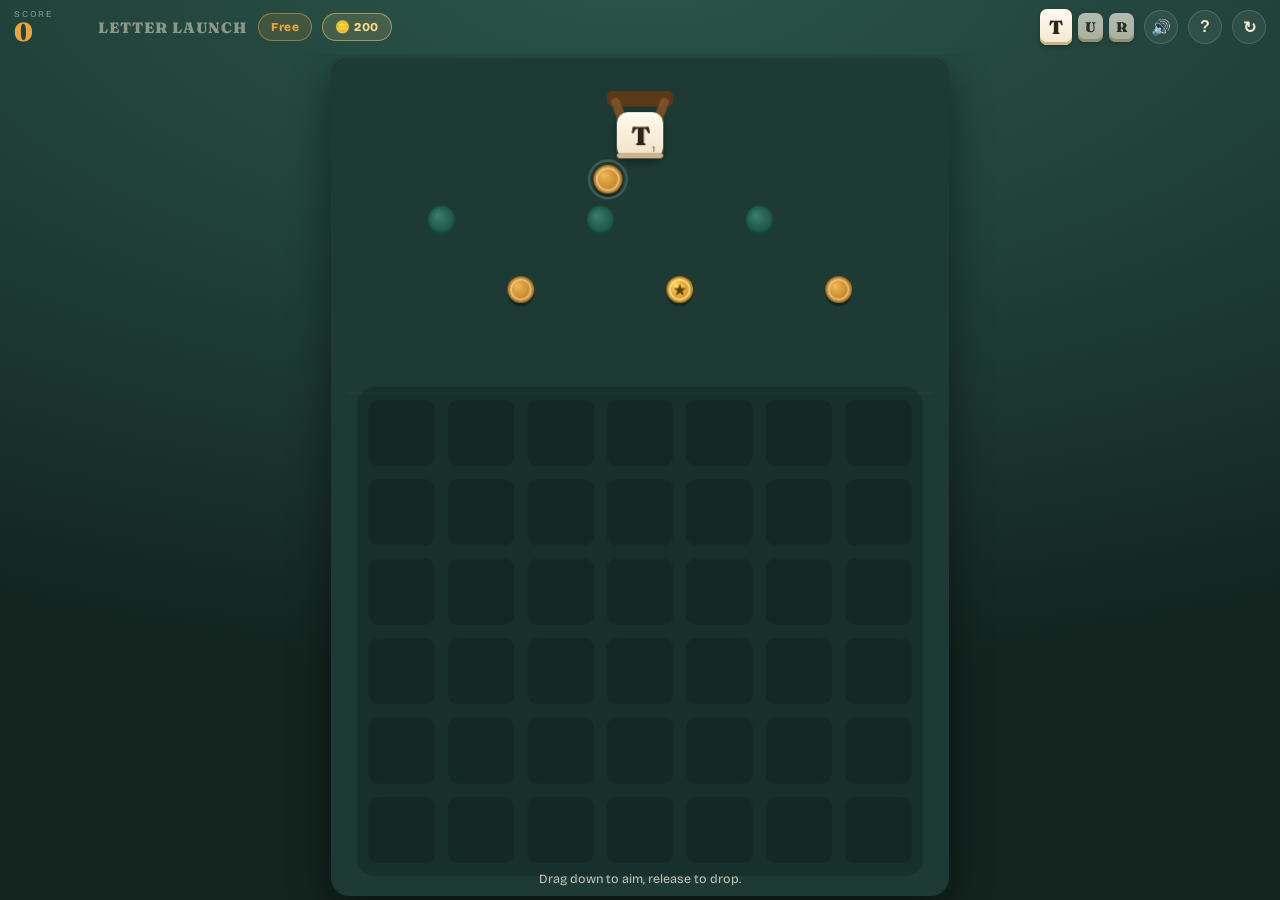
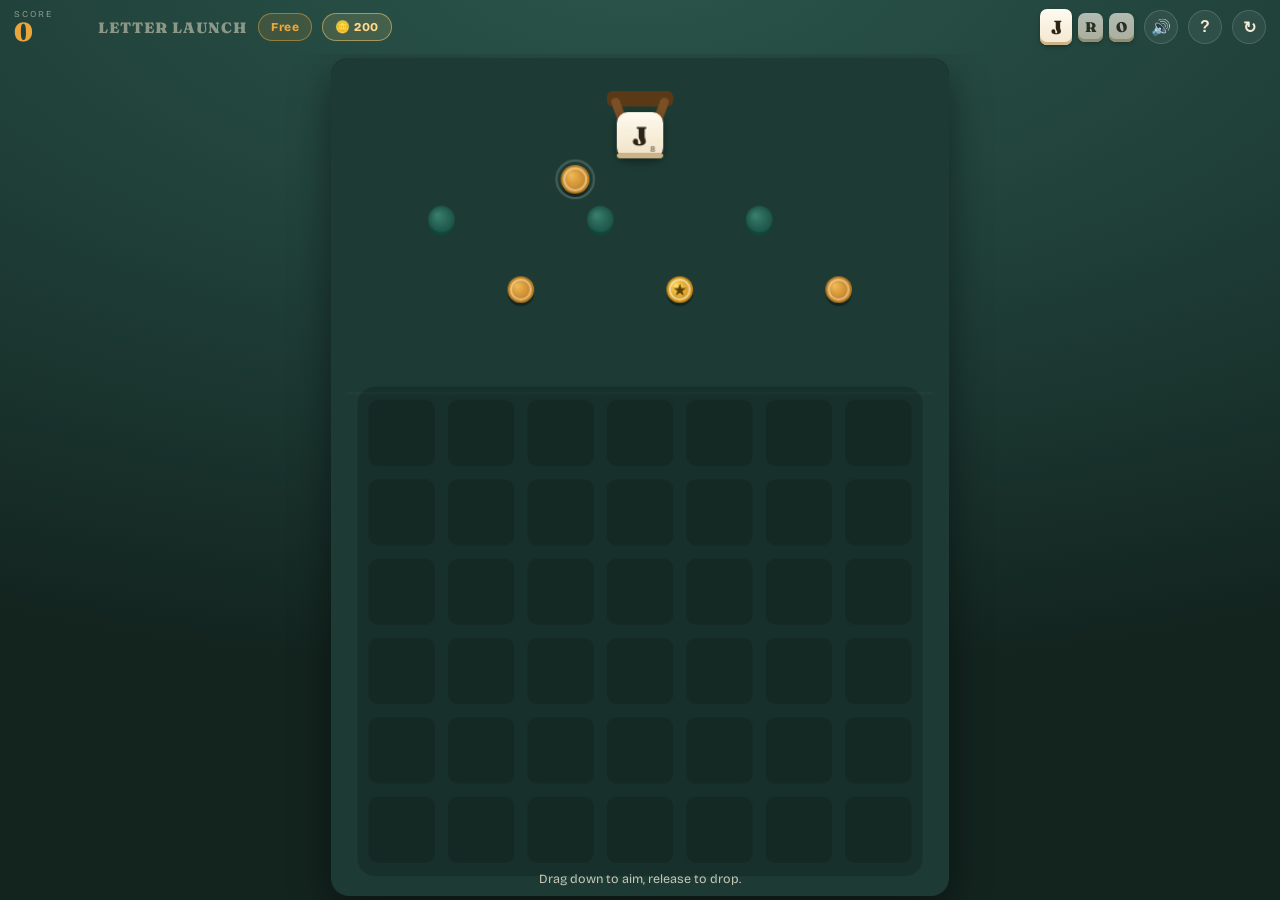
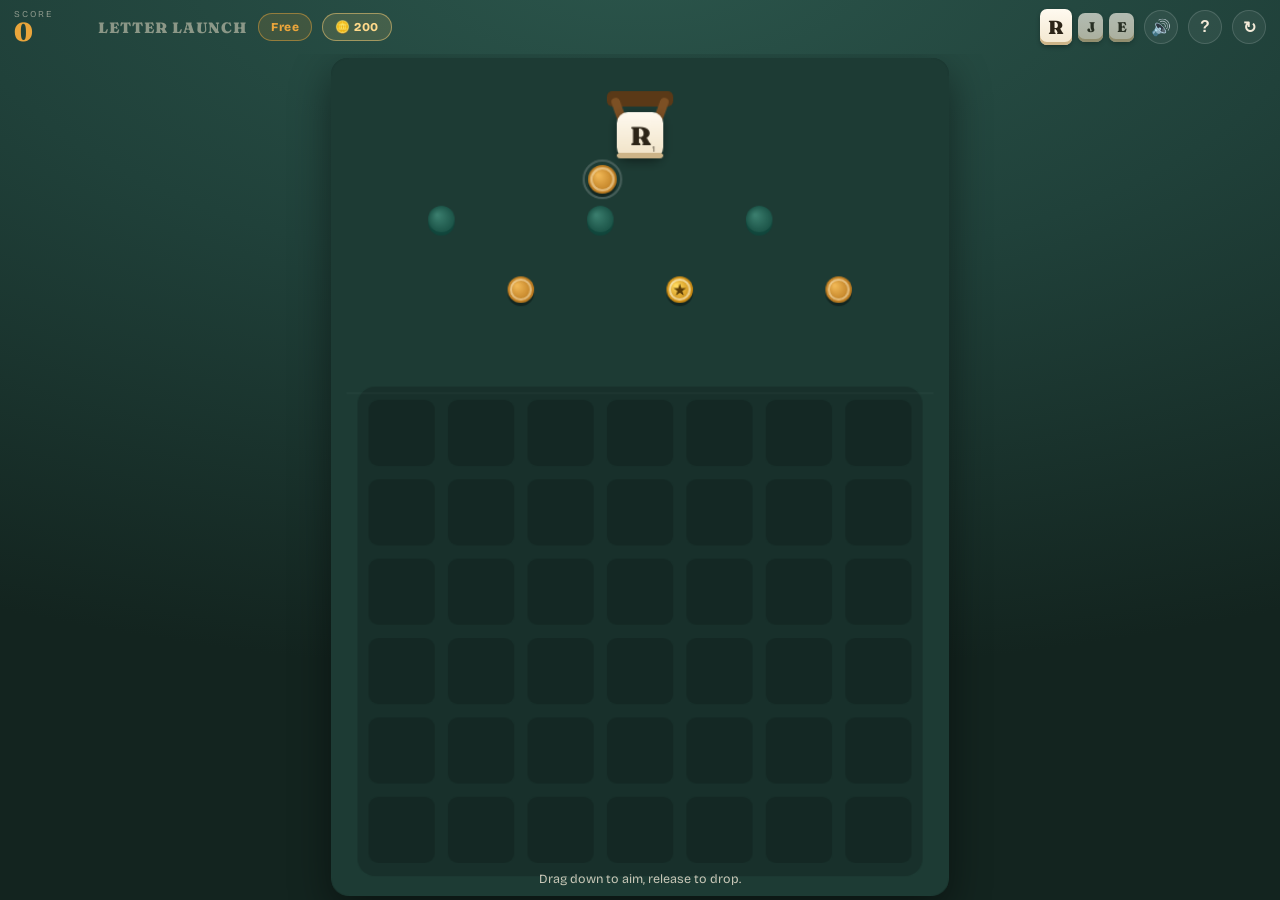
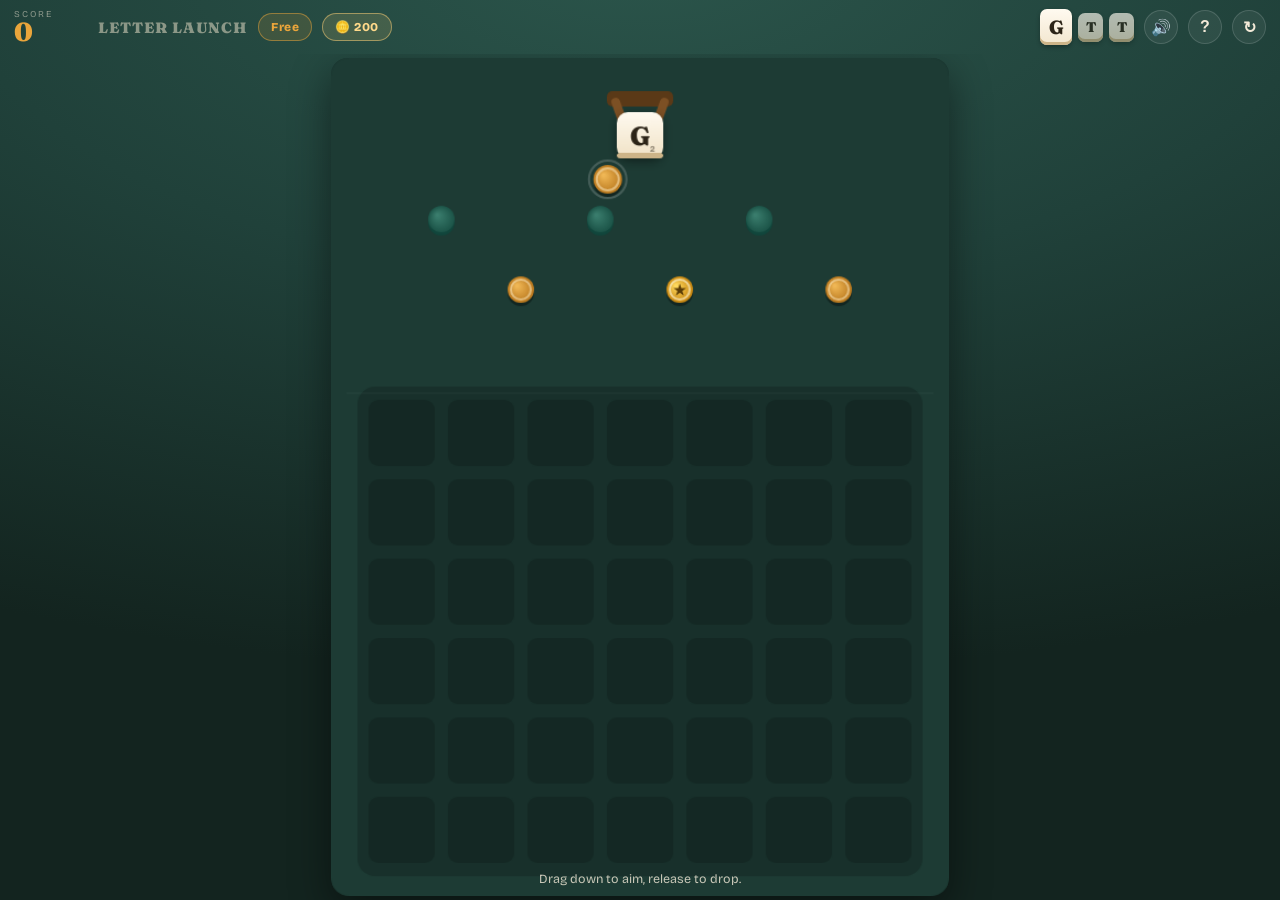
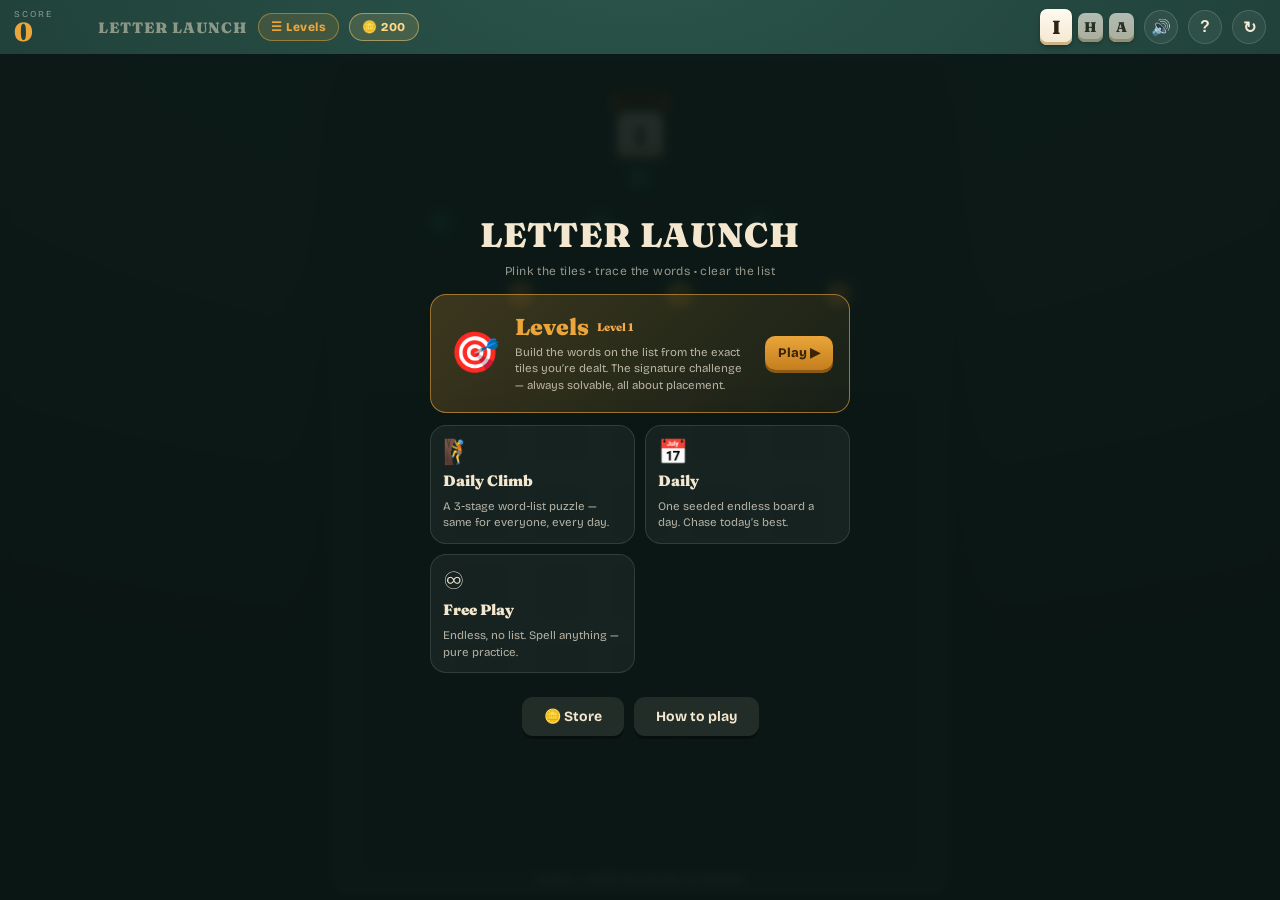
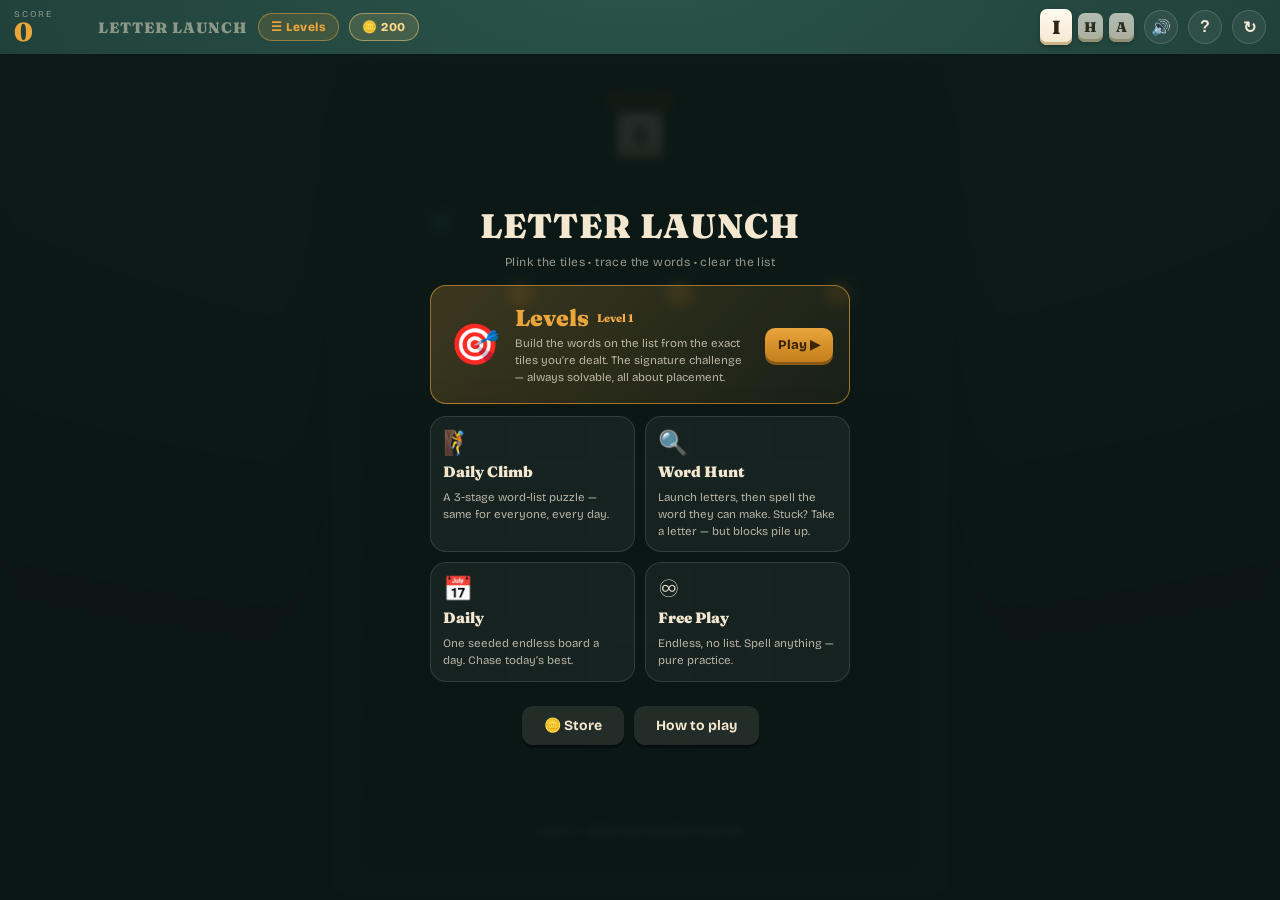
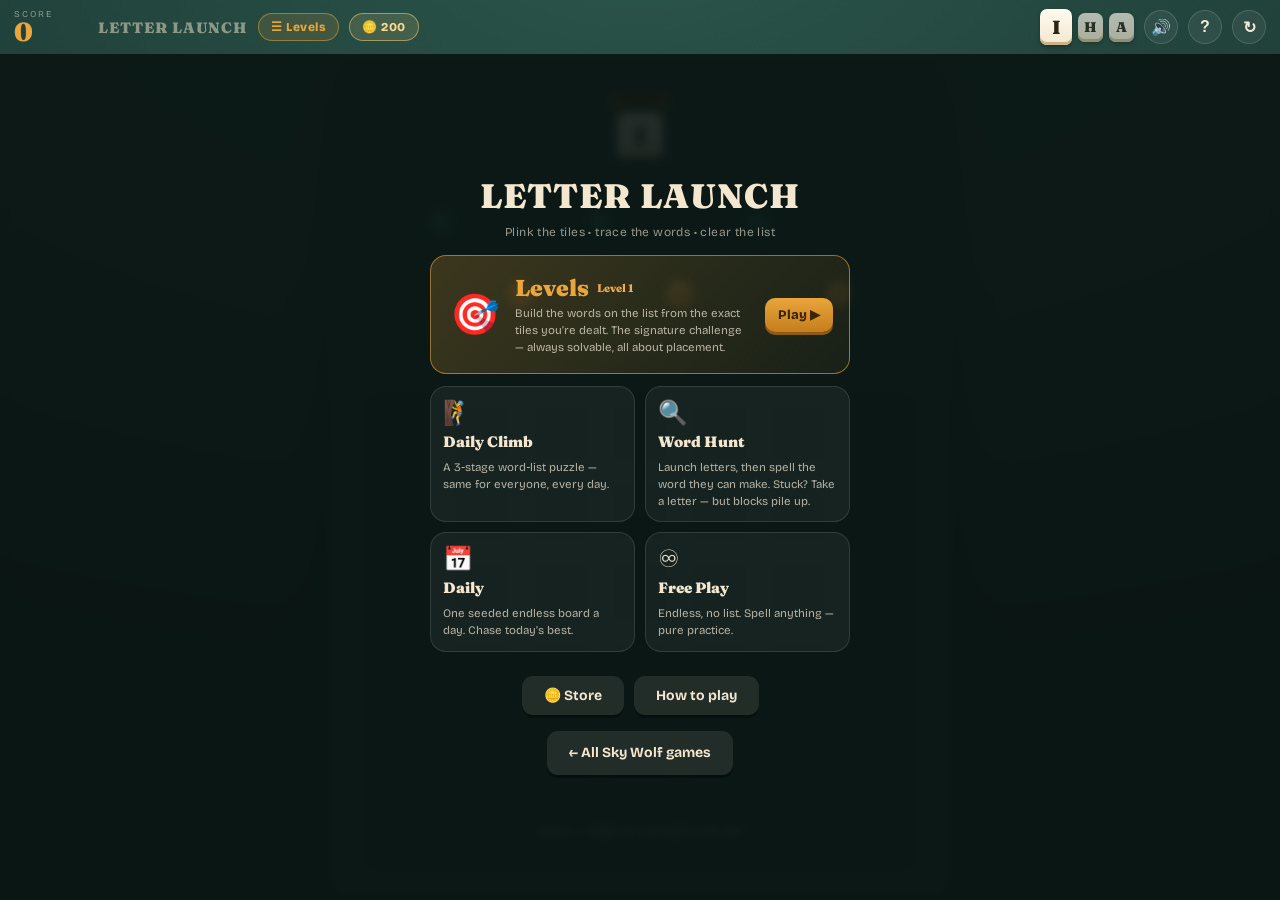
